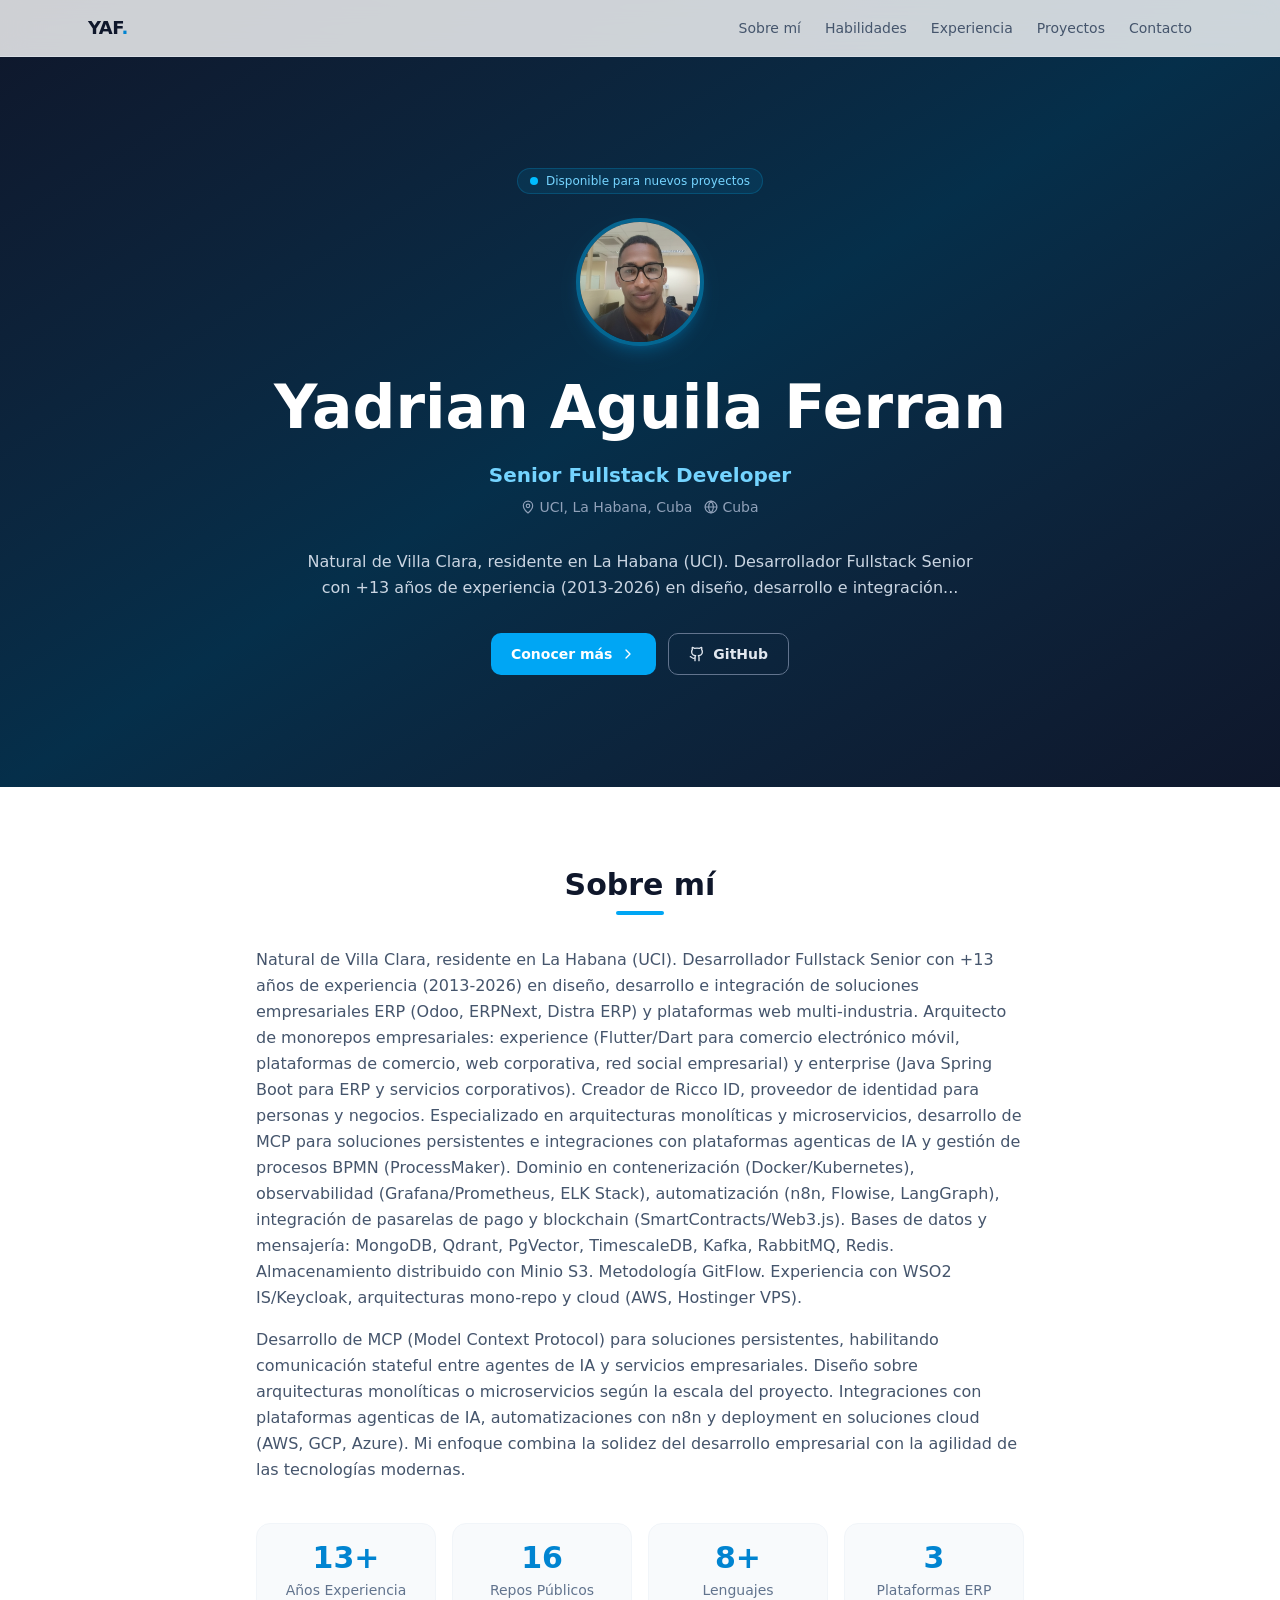
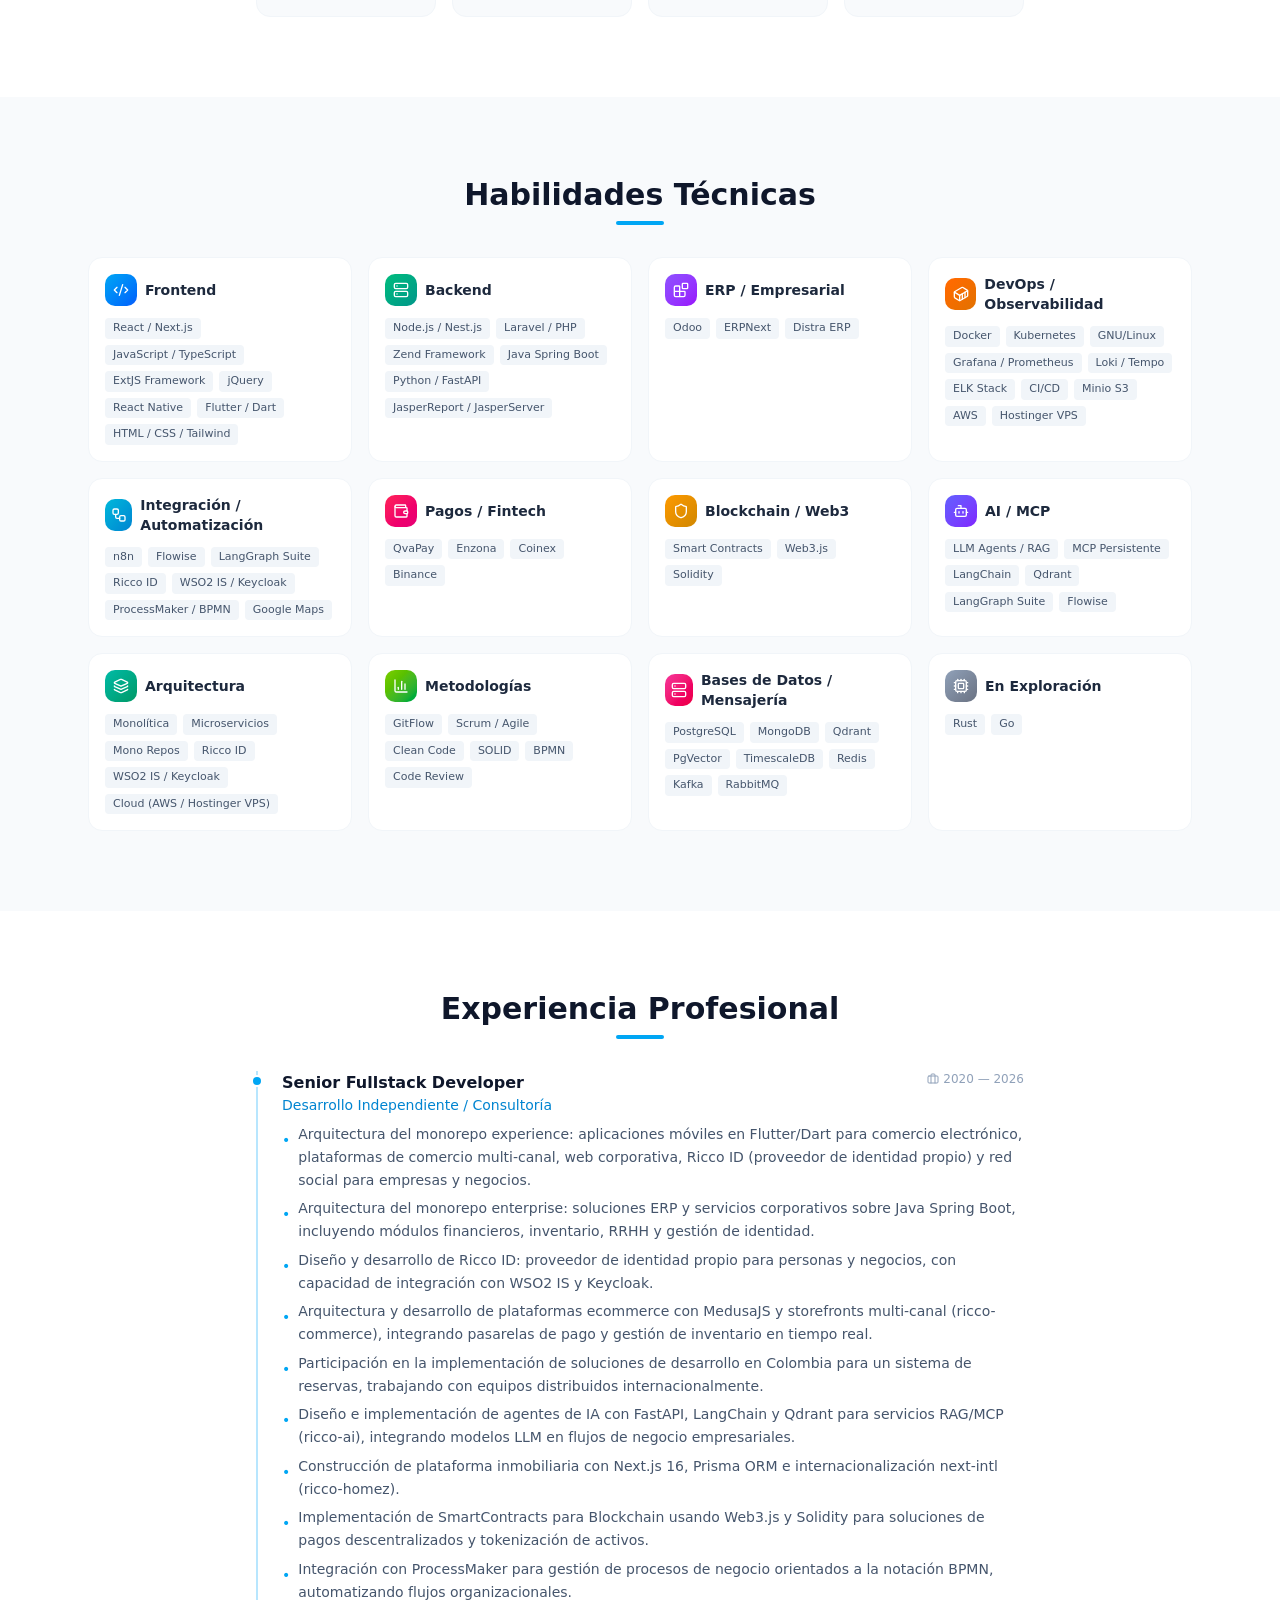
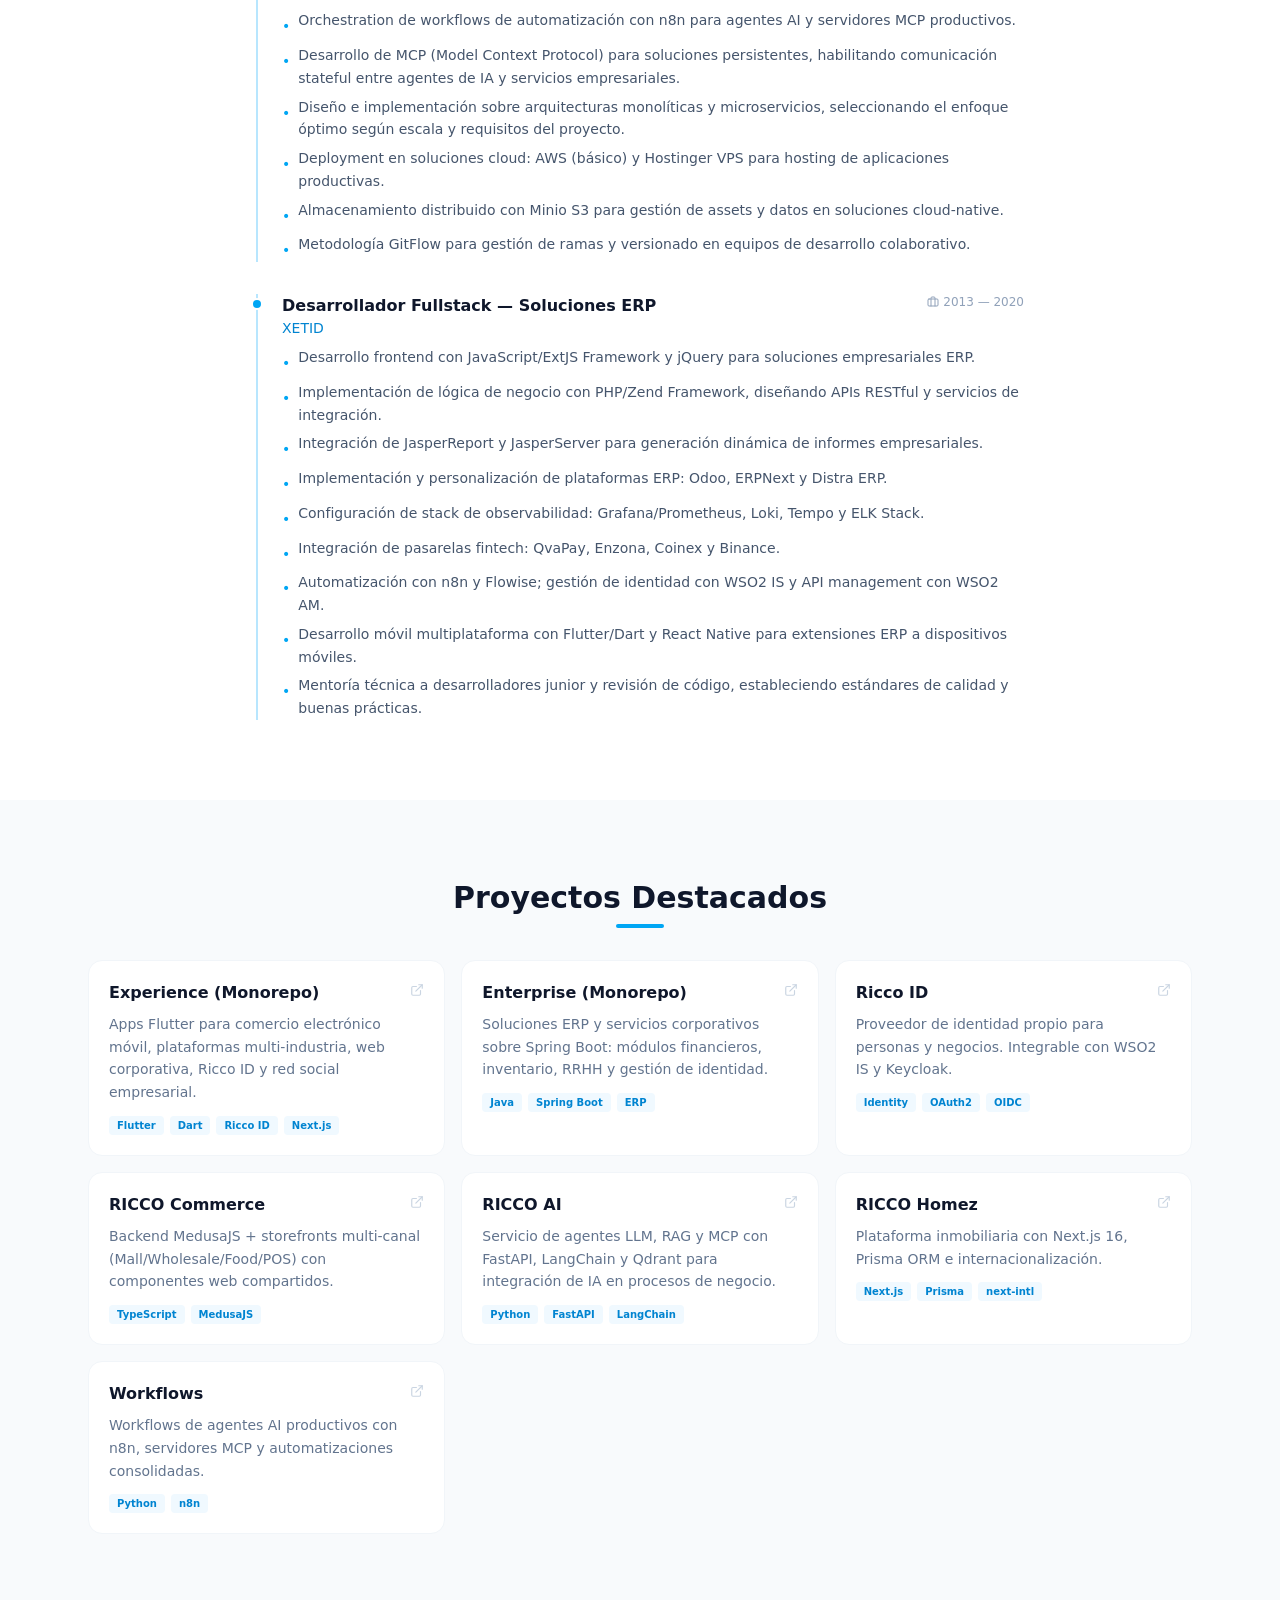
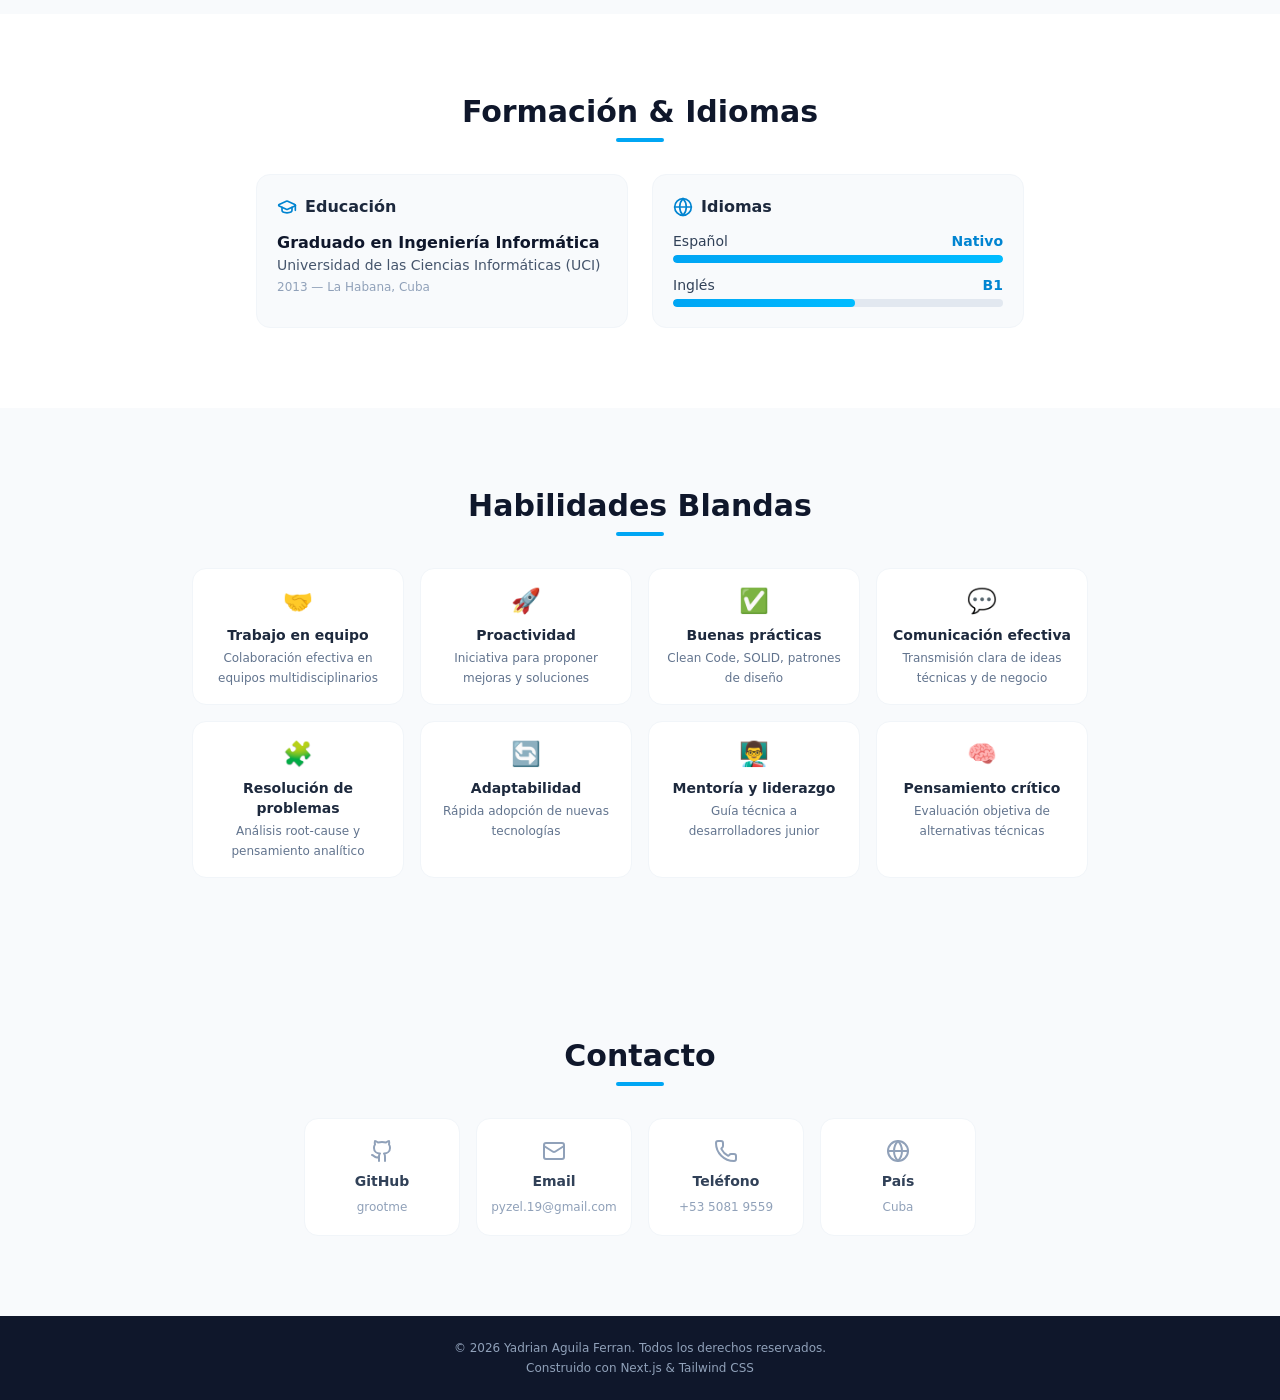
==== index.html @ 5d1d1e76 "fix: correct _next/static/ path structure so JS chunks load" ====
<!DOCTYPE html><!--Bw5kmGa1nIaa8LBNp2HuU--><html lang="es"><head><meta charSet="utf-8"/><meta name="viewport" content="width=device-width, initial-scale=1"/><link rel="preload" href="/_next/static/media/83afe278b6a6bb3c-s.p.3a6ba036.woff2" as="font" crossorigin="" type="font/woff2"/><link rel="preload" as="image" href="/photo.png"/><link rel="stylesheet" href="/_next/static/chunks/d41ba60faff93bff.css" data-precedence="next"/><link rel="stylesheet" href="/_next/static/chunks/c4dbb0354847479f.css" data-precedence="next"/><link rel="preload" as="script" fetchPriority="low" href="/_next/static/chunks/32d40b0207d86ed6.js"/><script src="/_next/static/chunks/338356ee6def59e1.js" async=""></script><script src="/_next/static/chunks/8ad8d8c21f1bbade.js" async=""></script><script src="/_next/static/chunks/turbopack-e0853cc94d6ba2ac.js" async=""></script><script src="/_next/static/chunks/680527dd3eeb3b68.js" async=""></script><script src="/_next/static/chunks/4b935edd0cea1ee3.js" async=""></script><script src="/_next/static/chunks/1c577ec45ff4c3f3.js" async=""></script><script src="/_next/static/chunks/e7a448020b14a45e.js" async=""></script><meta name="next-size-adjust" content=""/><title>Yadrian Aguila Ferran — Senior Fullstack Developer</title><meta name="description" content="Portafolio profesional de Yadrian Aguila Ferran. Senior Fullstack Developer con +10 años de experiencia en ERP, arquitecturas web, cloud y movil."/><meta name="author" content="Yadrian Aguila Ferran"/><meta name="keywords" content="Yadrian Aguila Ferran,Fullstack Developer,Senior Developer,Next.js,Node.js,Laravel,ERP,Docker,Kubernetes"/><meta property="og:title" content="Yadrian Aguila Ferran — Senior Fullstack Developer"/><meta property="og:description" content="Portafolio profesional. Senior Fullstack Developer con +10 años de experiencia."/><meta property="og:type" content="website"/><meta name="twitter:card" content="summary"/><meta name="twitter:title" content="Yadrian Aguila Ferran — Senior Fullstack Developer"/><meta name="twitter:description" content="Portafolio profesional. Senior Fullstack Developer con +10 años de experiencia."/><script src="/_next/static/chunks/a6dad97d9634a72d.js" noModule=""></script></head><body class="inter_fe8b9d92-module__LINzvG__variable antialiased"><div hidden=""><!--$--><!--/$--></div><div class="min-h-screen flex flex-col bg-white font-[var(--font-inter)]"><nav class="fixed top-0 inset-x-0 z-50 bg-white/80 backdrop-blur-md border-b border-slate-200/60"><div class="max-w-6xl mx-auto flex items-center justify-between px-4 sm:px-6 h-14"><a href="#" class="font-bold text-lg tracking-tight text-slate-900">YAF<span class="text-sky-600">.</span></a><ul class="hidden md:flex gap-6 text-sm font-medium text-slate-600"><li><a href="#about" class="hover:text-sky-600 transition-colors">Sobre mí</a></li><li><a href="#skills" class="hover:text-sky-600 transition-colors">Habilidades</a></li><li><a href="#experience" class="hover:text-sky-600 transition-colors">Experiencia</a></li><li><a href="#projects" class="hover:text-sky-600 transition-colors">Proyectos</a></li><li><a href="#contact" class="hover:text-sky-600 transition-colors">Contacto</a></li></ul><button class="md:hidden p-2 text-slate-600" aria-label="Menu"><svg width="24" height="24" fill="none" stroke="currentColor" stroke-width="2"><path d="M4 6h16M4 12h16M4 18h16"></path></svg></button></div></nav><main class="flex-1"><section class="relative pt-14 overflow-hidden"><div class="absolute inset-0 bg-gradient-to-br from-slate-900 via-sky-950 to-slate-900"></div><div class="absolute inset-0 opacity-20 bg-[radial-gradient(ellipse_at_top_right,_var(--tw-gradient-stops))] from-sky-400 via-transparent to-transparent"></div><div class="relative max-w-6xl mx-auto px-4 sm:px-6 py-20 sm:py-28 text-center"><div class="inline-flex items-center gap-2 px-3 py-1 rounded-full bg-sky-500/10 border border-sky-400/20 text-sky-300 text-xs font-medium mb-6"><span class="w-2 h-2 rounded-full bg-sky-400 animate-pulse"></span>Disponible para nuevos proyectos</div><img src="/photo.png" alt="Yadrian Aguila Ferran" class="w-28 h-28 sm:w-32 sm:h-32 rounded-full object-cover border-4 border-sky-400/40 shadow-lg shadow-sky-500/20 mx-auto mb-6"/><h1 class="text-4xl sm:text-5xl lg:text-6xl font-extrabold text-white leading-tight mb-4">Yadrian Aguila Ferran</h1><p class="text-lg sm:text-xl text-sky-300 font-semibold mb-2">Senior Fullstack Developer</p><p class="flex items-center justify-center gap-3 text-slate-400 text-sm mb-8"><span class="inline-flex items-center gap-1"><svg xmlns="http://www.w3.org/2000/svg" width="14" height="14" viewBox="0 0 24 24" fill="none" stroke="currentColor" stroke-width="2" stroke-linecap="round" stroke-linejoin="round" class="lucide lucide-map-pin" aria-hidden="true"><path d="M20 10c0 4.993-5.539 10.193-7.399 11.799a1 1 0 0 1-1.202 0C9.539 20.193 4 14.993 4 10a8 8 0 0 1 16 0"></path><circle cx="12" cy="10" r="3"></circle></svg> <!-- -->UCI, La Habana, Cuba</span><span class="inline-flex items-center gap-1"><svg xmlns="http://www.w3.org/2000/svg" width="14" height="14" viewBox="0 0 24 24" fill="none" stroke="currentColor" stroke-width="2" stroke-linecap="round" stroke-linejoin="round" class="lucide lucide-globe" aria-hidden="true"><circle cx="12" cy="12" r="10"></circle><path d="M12 2a14.5 14.5 0 0 0 0 20 14.5 14.5 0 0 0 0-20"></path><path d="M2 12h20"></path></svg> <!-- -->Cuba</span></p><p class="max-w-2xl mx-auto text-slate-300 text-sm sm:text-base leading-relaxed mb-8">Natural de Villa Clara, residente en La Habana (UCI). Desarrollador Fullstack Senior con +13 años de experiencia (2013-2026) en diseño, desarrollo e integración<!-- -->...</p><div class="flex flex-wrap justify-center gap-3"><a href="#about" class="inline-flex items-center gap-2 px-5 py-2.5 rounded-lg bg-sky-500 text-white font-semibold text-sm hover:bg-sky-400 transition">Conocer más <svg xmlns="http://www.w3.org/2000/svg" width="16" height="16" viewBox="0 0 24 24" fill="none" stroke="currentColor" stroke-width="2" stroke-linecap="round" stroke-linejoin="round" class="lucide lucide-chevron-right" aria-hidden="true"><path d="m9 18 6-6-6-6"></path></svg></a><a href="https://github.com/grootme" target="_blank" rel="noopener noreferrer" class="inline-flex items-center gap-2 px-5 py-2.5 rounded-lg border border-slate-500 text-slate-200 font-semibold text-sm hover:border-sky-400 hover:text-sky-300 transition"><svg xmlns="http://www.w3.org/2000/svg" width="16" height="16" viewBox="0 0 24 24" fill="none" stroke="currentColor" stroke-width="2" stroke-linecap="round" stroke-linejoin="round" class="lucide lucide-github" aria-hidden="true"><path d="M15 22v-4a4.8 4.8 0 0 0-1-3.5c3 0 6-2 6-5.5.08-1.25-.27-2.48-1-3.5.28-1.15.28-2.35 0-3.5 0 0-1 0-3 1.5-2.64-.5-5.36-.5-8 0C6 2 5 2 5 2c-.3 1.15-.3 2.35 0 3.5A5.403 5.403 0 0 0 4 9c0 3.5 3 5.5 6 5.5-.39.49-.68 1.05-.85 1.65-.17.6-.22 1.23-.15 1.85v4"></path><path d="M9 18c-4.51 2-5-2-7-2"></path></svg> GitHub</a></div></div></section><section id="about" class="py-16 sm:py-20 bg-white"><div class="max-w-6xl mx-auto px-4 sm:px-6"><div class="mb-8 text-center"><h2 class="text-2xl sm:text-3xl font-extrabold text-slate-900">Sobre mí</h2><div class="mt-2 mx-auto w-12 h-1 rounded-full bg-sky-500"></div></div><div class="max-w-3xl mx-auto text-slate-600 text-sm sm:text-base leading-relaxed space-y-4"><p>Natural de Villa Clara, residente en La Habana (UCI). Desarrollador Fullstack Senior con +13 años de experiencia (2013-2026) en diseño, desarrollo e integración de soluciones empresariales ERP (Odoo, ERPNext, Distra ERP) y plataformas web multi-industria. Arquitecto de monorepos empresariales: experience (Flutter/Dart para comercio electrónico móvil, plataformas de comercio, web corporativa, red social empresarial) y enterprise (Java Spring Boot para ERP y servicios corporativos). Creador de Ricco ID, proveedor de identidad para personas y negocios. Especializado en arquitecturas monolíticas y microservicios, desarrollo de MCP para soluciones persistentes e integraciones con plataformas agenticas de IA y gestión de procesos BPMN (ProcessMaker). Dominio en contenerización (Docker/Kubernetes), observabilidad (Grafana/Prometheus, ELK Stack), automatización (n8n, Flowise, LangGraph), integración de pasarelas de pago y blockchain (SmartContracts/Web3.js). Bases de datos y mensajería: MongoDB, Qdrant, PgVector, TimescaleDB, Kafka, RabbitMQ, Redis. Almacenamiento distribuido con Minio S3. Metodología GitFlow. Experiencia con WSO2 IS/Keycloak, arquitecturas mono-repo y cloud (AWS, Hostinger VPS).</p><p>Desarrollo de MCP (Model Context Protocol) para soluciones persistentes, habilitando comunicación stateful entre agentes de IA y servicios empresariales. Diseño sobre arquitecturas monolíticas o microservicios según la escala del proyecto. Integraciones con plataformas agenticas de IA, automatizaciones con n8n y deployment en soluciones cloud (AWS, GCP, Azure). Mi enfoque combina la solidez del desarrollo empresarial con la agilidad de las tecnologías modernas.</p></div><div class="grid grid-cols-2 sm:grid-cols-4 gap-4 mt-10 max-w-3xl mx-auto"><div class="text-center p-4 rounded-xl bg-slate-50 border border-slate-100"><div class="text-2xl sm:text-3xl font-extrabold text-sky-600">13+</div><div class="text-xs sm:text-sm text-slate-500 mt-1">Años Experiencia</div></div><div class="text-center p-4 rounded-xl bg-slate-50 border border-slate-100"><div class="text-2xl sm:text-3xl font-extrabold text-sky-600">16</div><div class="text-xs sm:text-sm text-slate-500 mt-1">Repos Públicos</div></div><div class="text-center p-4 rounded-xl bg-slate-50 border border-slate-100"><div class="text-2xl sm:text-3xl font-extrabold text-sky-600">8+</div><div class="text-xs sm:text-sm text-slate-500 mt-1">Lenguajes</div></div><div class="text-center p-4 rounded-xl bg-slate-50 border border-slate-100"><div class="text-2xl sm:text-3xl font-extrabold text-sky-600">3</div><div class="text-xs sm:text-sm text-slate-500 mt-1">Plataformas ERP</div></div></div></div></section><section id="skills" class="py-16 sm:py-20 bg-slate-50"><div class="max-w-6xl mx-auto px-4 sm:px-6"><div class="mb-8 text-center"><h2 class="text-2xl sm:text-3xl font-extrabold text-slate-900">Habilidades Técnicas</h2><div class="mt-2 mx-auto w-12 h-1 rounded-full bg-sky-500"></div></div><div class="grid sm:grid-cols-2 lg:grid-cols-4 gap-4"><div class="bg-white rounded-xl border border-slate-100 p-4 hover:shadow-md transition-shadow"><div class="flex items-center gap-2 mb-3"><div class="w-8 h-8 rounded-lg bg-gradient-to-br from-sky-500 to-blue-600 flex items-center justify-center"><svg xmlns="http://www.w3.org/2000/svg" width="16" height="16" viewBox="0 0 24 24" fill="none" stroke="currentColor" stroke-width="2" stroke-linecap="round" stroke-linejoin="round" class="lucide lucide-code-xml text-white" aria-hidden="true"><path d="m18 16 4-4-4-4"></path><path d="m6 8-4 4 4 4"></path><path d="m14.5 4-5 16"></path></svg></div><h3 class="font-semibold text-sm text-slate-800">Frontend</h3></div><div class="flex flex-wrap gap-1.5"><span class="px-2 py-0.5 rounded text-[11px] font-medium bg-slate-100 text-slate-600">React / Next.js</span><span class="px-2 py-0.5 rounded text-[11px] font-medium bg-slate-100 text-slate-600">JavaScript / TypeScript</span><span class="px-2 py-0.5 rounded text-[11px] font-medium bg-slate-100 text-slate-600">ExtJS Framework</span><span class="px-2 py-0.5 rounded text-[11px] font-medium bg-slate-100 text-slate-600">jQuery</span><span class="px-2 py-0.5 rounded text-[11px] font-medium bg-slate-100 text-slate-600">React Native</span><span class="px-2 py-0.5 rounded text-[11px] font-medium bg-slate-100 text-slate-600">Flutter / Dart</span><span class="px-2 py-0.5 rounded text-[11px] font-medium bg-slate-100 text-slate-600">HTML / CSS / Tailwind</span></div></div><div class="bg-white rounded-xl border border-slate-100 p-4 hover:shadow-md transition-shadow"><div class="flex items-center gap-2 mb-3"><div class="w-8 h-8 rounded-lg bg-gradient-to-br from-emerald-500 to-teal-600 flex items-center justify-center"><svg xmlns="http://www.w3.org/2000/svg" width="16" height="16" viewBox="0 0 24 24" fill="none" stroke="currentColor" stroke-width="2" stroke-linecap="round" stroke-linejoin="round" class="lucide lucide-server text-white" aria-hidden="true"><rect width="20" height="8" x="2" y="2" rx="2" ry="2"></rect><rect width="20" height="8" x="2" y="14" rx="2" ry="2"></rect><line x1="6" x2="6.01" y1="6" y2="6"></line><line x1="6" x2="6.01" y1="18" y2="18"></line></svg></div><h3 class="font-semibold text-sm text-slate-800">Backend</h3></div><div class="flex flex-wrap gap-1.5"><span class="px-2 py-0.5 rounded text-[11px] font-medium bg-slate-100 text-slate-600">Node.js / Nest.js</span><span class="px-2 py-0.5 rounded text-[11px] font-medium bg-slate-100 text-slate-600">Laravel / PHP</span><span class="px-2 py-0.5 rounded text-[11px] font-medium bg-slate-100 text-slate-600">Zend Framework</span><span class="px-2 py-0.5 rounded text-[11px] font-medium bg-slate-100 text-slate-600">Java Spring Boot</span><span class="px-2 py-0.5 rounded text-[11px] font-medium bg-slate-100 text-slate-600">Python / FastAPI</span><span class="px-2 py-0.5 rounded text-[11px] font-medium bg-slate-100 text-slate-600">JasperReport / JasperServer</span></div></div><div class="bg-white rounded-xl border border-slate-100 p-4 hover:shadow-md transition-shadow"><div class="flex items-center gap-2 mb-3"><div class="w-8 h-8 rounded-lg bg-gradient-to-br from-violet-500 to-purple-600 flex items-center justify-center"><svg xmlns="http://www.w3.org/2000/svg" width="16" height="16" viewBox="0 0 24 24" fill="none" stroke="currentColor" stroke-width="2" stroke-linecap="round" stroke-linejoin="round" class="lucide lucide-blocks text-white" aria-hidden="true"><path d="M10 22V7a1 1 0 0 0-1-1H4a2 2 0 0 0-2 2v12a2 2 0 0 0 2 2h12a2 2 0 0 0 2-2v-5a1 1 0 0 0-1-1H2"></path><rect x="14" y="2" width="8" height="8" rx="1"></rect></svg></div><h3 class="font-semibold text-sm text-slate-800">ERP / Empresarial</h3></div><div class="flex flex-wrap gap-1.5"><span class="px-2 py-0.5 rounded text-[11px] font-medium bg-slate-100 text-slate-600">Odoo</span><span class="px-2 py-0.5 rounded text-[11px] font-medium bg-slate-100 text-slate-600">ERPNext</span><span class="px-2 py-0.5 rounded text-[11px] font-medium bg-slate-100 text-slate-600">Distra ERP</span></div></div><div class="bg-white rounded-xl border border-slate-100 p-4 hover:shadow-md transition-shadow"><div class="flex items-center gap-2 mb-3"><div class="w-8 h-8 rounded-lg bg-gradient-to-br from-orange-500 to-amber-600 flex items-center justify-center"><svg xmlns="http://www.w3.org/2000/svg" width="16" height="16" viewBox="0 0 24 24" fill="none" stroke="currentColor" stroke-width="2" stroke-linecap="round" stroke-linejoin="round" class="lucide lucide-container text-white" aria-hidden="true"><path d="M22 7.7c0-.6-.4-1.2-.8-1.5l-6.3-3.9a1.72 1.72 0 0 0-1.7 0l-10.3 6c-.5.2-.9.8-.9 1.4v6.6c0 .5.4 1.2.8 1.5l6.3 3.9a1.72 1.72 0 0 0 1.7 0l10.3-6c.5-.3.9-1 .9-1.5Z"></path><path d="M10 21.9V14L2.1 9.1"></path><path d="m10 14 11.9-6.9"></path><path d="M14 19.8v-8.1"></path><path d="M18 17.5V9.4"></path></svg></div><h3 class="font-semibold text-sm text-slate-800">DevOps / Observabilidad</h3></div><div class="flex flex-wrap gap-1.5"><span class="px-2 py-0.5 rounded text-[11px] font-medium bg-slate-100 text-slate-600">Docker</span><span class="px-2 py-0.5 rounded text-[11px] font-medium bg-slate-100 text-slate-600">Kubernetes</span><span class="px-2 py-0.5 rounded text-[11px] font-medium bg-slate-100 text-slate-600">GNU/Linux</span><span class="px-2 py-0.5 rounded text-[11px] font-medium bg-slate-100 text-slate-600">Grafana / Prometheus</span><span class="px-2 py-0.5 rounded text-[11px] font-medium bg-slate-100 text-slate-600">Loki / Tempo</span><span class="px-2 py-0.5 rounded text-[11px] font-medium bg-slate-100 text-slate-600">ELK Stack</span><span class="px-2 py-0.5 rounded text-[11px] font-medium bg-slate-100 text-slate-600">CI/CD</span><span class="px-2 py-0.5 rounded text-[11px] font-medium bg-slate-100 text-slate-600">Minio S3</span><span class="px-2 py-0.5 rounded text-[11px] font-medium bg-slate-100 text-slate-600">AWS</span><span class="px-2 py-0.5 rounded text-[11px] font-medium bg-slate-100 text-slate-600">Hostinger VPS</span></div></div><div class="bg-white rounded-xl border border-slate-100 p-4 hover:shadow-md transition-shadow"><div class="flex items-center gap-2 mb-3"><div class="w-8 h-8 rounded-lg bg-gradient-to-br from-cyan-500 to-sky-600 flex items-center justify-center"><svg xmlns="http://www.w3.org/2000/svg" width="16" height="16" viewBox="0 0 24 24" fill="none" stroke="currentColor" stroke-width="2" stroke-linecap="round" stroke-linejoin="round" class="lucide lucide-workflow text-white" aria-hidden="true"><rect width="8" height="8" x="3" y="3" rx="2"></rect><path d="M7 11v4a2 2 0 0 0 2 2h4"></path><rect width="8" height="8" x="13" y="13" rx="2"></rect></svg></div><h3 class="font-semibold text-sm text-slate-800">Integración / Automatización</h3></div><div class="flex flex-wrap gap-1.5"><span class="px-2 py-0.5 rounded text-[11px] font-medium bg-slate-100 text-slate-600">n8n</span><span class="px-2 py-0.5 rounded text-[11px] font-medium bg-slate-100 text-slate-600">Flowise</span><span class="px-2 py-0.5 rounded text-[11px] font-medium bg-slate-100 text-slate-600">LangGraph Suite</span><span class="px-2 py-0.5 rounded text-[11px] font-medium bg-slate-100 text-slate-600">Ricco ID</span><span class="px-2 py-0.5 rounded text-[11px] font-medium bg-slate-100 text-slate-600">WSO2 IS / Keycloak</span><span class="px-2 py-0.5 rounded text-[11px] font-medium bg-slate-100 text-slate-600">ProcessMaker / BPMN</span><span class="px-2 py-0.5 rounded text-[11px] font-medium bg-slate-100 text-slate-600">Google Maps</span></div></div><div class="bg-white rounded-xl border border-slate-100 p-4 hover:shadow-md transition-shadow"><div class="flex items-center gap-2 mb-3"><div class="w-8 h-8 rounded-lg bg-gradient-to-br from-rose-500 to-pink-600 flex items-center justify-center"><svg xmlns="http://www.w3.org/2000/svg" width="16" height="16" viewBox="0 0 24 24" fill="none" stroke="currentColor" stroke-width="2" stroke-linecap="round" stroke-linejoin="round" class="lucide lucide-wallet text-white" aria-hidden="true"><path d="M19 7V4a1 1 0 0 0-1-1H5a2 2 0 0 0 0 4h15a1 1 0 0 1 1 1v4h-3a2 2 0 0 0 0 4h3a1 1 0 0 0 1-1v-2a1 1 0 0 0-1-1"></path><path d="M3 5v14a2 2 0 0 0 2 2h15a1 1 0 0 0 1-1v-4"></path></svg></div><h3 class="font-semibold text-sm text-slate-800">Pagos / Fintech</h3></div><div class="flex flex-wrap gap-1.5"><span class="px-2 py-0.5 rounded text-[11px] font-medium bg-slate-100 text-slate-600">QvaPay</span><span class="px-2 py-0.5 rounded text-[11px] font-medium bg-slate-100 text-slate-600">Enzona</span><span class="px-2 py-0.5 rounded text-[11px] font-medium bg-slate-100 text-slate-600">Coinex</span><span class="px-2 py-0.5 rounded text-[11px] font-medium bg-slate-100 text-slate-600">Binance</span></div></div><div class="bg-white rounded-xl border border-slate-100 p-4 hover:shadow-md transition-shadow"><div class="flex items-center gap-2 mb-3"><div class="w-8 h-8 rounded-lg bg-gradient-to-br from-amber-500 to-yellow-600 flex items-center justify-center"><svg xmlns="http://www.w3.org/2000/svg" width="16" height="16" viewBox="0 0 24 24" fill="none" stroke="currentColor" stroke-width="2" stroke-linecap="round" stroke-linejoin="round" class="lucide lucide-shield text-white" aria-hidden="true"><path d="M20 13c0 5-3.5 7.5-7.66 8.95a1 1 0 0 1-.67-.01C7.5 20.5 4 18 4 13V6a1 1 0 0 1 1-1c2 0 4.5-1.2 6.24-2.72a1.17 1.17 0 0 1 1.52 0C14.51 3.81 17 5 19 5a1 1 0 0 1 1 1z"></path></svg></div><h3 class="font-semibold text-sm text-slate-800">Blockchain / Web3</h3></div><div class="flex flex-wrap gap-1.5"><span class="px-2 py-0.5 rounded text-[11px] font-medium bg-slate-100 text-slate-600">Smart Contracts</span><span class="px-2 py-0.5 rounded text-[11px] font-medium bg-slate-100 text-slate-600">Web3.js</span><span class="px-2 py-0.5 rounded text-[11px] font-medium bg-slate-100 text-slate-600">Solidity</span></div></div><div class="bg-white rounded-xl border border-slate-100 p-4 hover:shadow-md transition-shadow"><div class="flex items-center gap-2 mb-3"><div class="w-8 h-8 rounded-lg bg-gradient-to-br from-indigo-500 to-violet-600 flex items-center justify-center"><svg xmlns="http://www.w3.org/2000/svg" width="16" height="16" viewBox="0 0 24 24" fill="none" stroke="currentColor" stroke-width="2" stroke-linecap="round" stroke-linejoin="round" class="lucide lucide-bot text-white" aria-hidden="true"><path d="M12 8V4H8"></path><rect width="16" height="12" x="4" y="8" rx="2"></rect><path d="M2 14h2"></path><path d="M20 14h2"></path><path d="M15 13v2"></path><path d="M9 13v2"></path></svg></div><h3 class="font-semibold text-sm text-slate-800">AI / MCP</h3></div><div class="flex flex-wrap gap-1.5"><span class="px-2 py-0.5 rounded text-[11px] font-medium bg-slate-100 text-slate-600">LLM Agents / RAG</span><span class="px-2 py-0.5 rounded text-[11px] font-medium bg-slate-100 text-slate-600">MCP Persistente</span><span class="px-2 py-0.5 rounded text-[11px] font-medium bg-slate-100 text-slate-600">LangChain</span><span class="px-2 py-0.5 rounded text-[11px] font-medium bg-slate-100 text-slate-600">Qdrant</span><span class="px-2 py-0.5 rounded text-[11px] font-medium bg-slate-100 text-slate-600">LangGraph Suite</span><span class="px-2 py-0.5 rounded text-[11px] font-medium bg-slate-100 text-slate-600">Flowise</span></div></div><div class="bg-white rounded-xl border border-slate-100 p-4 hover:shadow-md transition-shadow"><div class="flex items-center gap-2 mb-3"><div class="w-8 h-8 rounded-lg bg-gradient-to-br from-teal-500 to-emerald-600 flex items-center justify-center"><svg xmlns="http://www.w3.org/2000/svg" width="16" height="16" viewBox="0 0 24 24" fill="none" stroke="currentColor" stroke-width="2" stroke-linecap="round" stroke-linejoin="round" class="lucide lucide-layers text-white" aria-hidden="true"><path d="M12.83 2.18a2 2 0 0 0-1.66 0L2.6 6.08a1 1 0 0 0 0 1.83l8.58 3.91a2 2 0 0 0 1.66 0l8.58-3.9a1 1 0 0 0 0-1.83z"></path><path d="M2 12a1 1 0 0 0 .58.91l8.6 3.91a2 2 0 0 0 1.65 0l8.58-3.9A1 1 0 0 0 22 12"></path><path d="M2 17a1 1 0 0 0 .58.91l8.6 3.91a2 2 0 0 0 1.65 0l8.58-3.9A1 1 0 0 0 22 17"></path></svg></div><h3 class="font-semibold text-sm text-slate-800">Arquitectura</h3></div><div class="flex flex-wrap gap-1.5"><span class="px-2 py-0.5 rounded text-[11px] font-medium bg-slate-100 text-slate-600">Monolítica</span><span class="px-2 py-0.5 rounded text-[11px] font-medium bg-slate-100 text-slate-600">Microservicios</span><span class="px-2 py-0.5 rounded text-[11px] font-medium bg-slate-100 text-slate-600">Mono Repos</span><span class="px-2 py-0.5 rounded text-[11px] font-medium bg-slate-100 text-slate-600">Ricco ID</span><span class="px-2 py-0.5 rounded text-[11px] font-medium bg-slate-100 text-slate-600">WSO2 IS / Keycloak</span><span class="px-2 py-0.5 rounded text-[11px] font-medium bg-slate-100 text-slate-600">Cloud (AWS / Hostinger VPS)</span></div></div><div class="bg-white rounded-xl border border-slate-100 p-4 hover:shadow-md transition-shadow"><div class="flex items-center gap-2 mb-3"><div class="w-8 h-8 rounded-lg bg-gradient-to-br from-lime-500 to-green-600 flex items-center justify-center"><svg xmlns="http://www.w3.org/2000/svg" width="16" height="16" viewBox="0 0 24 24" fill="none" stroke="currentColor" stroke-width="2" stroke-linecap="round" stroke-linejoin="round" class="lucide lucide-chart-column text-white" aria-hidden="true"><path d="M3 3v16a2 2 0 0 0 2 2h16"></path><path d="M18 17V9"></path><path d="M13 17V5"></path><path d="M8 17v-3"></path></svg></div><h3 class="font-semibold text-sm text-slate-800">Metodologías</h3></div><div class="flex flex-wrap gap-1.5"><span class="px-2 py-0.5 rounded text-[11px] font-medium bg-slate-100 text-slate-600">GitFlow</span><span class="px-2 py-0.5 rounded text-[11px] font-medium bg-slate-100 text-slate-600">Scrum / Agile</span><span class="px-2 py-0.5 rounded text-[11px] font-medium bg-slate-100 text-slate-600">Clean Code</span><span class="px-2 py-0.5 rounded text-[11px] font-medium bg-slate-100 text-slate-600">SOLID</span><span class="px-2 py-0.5 rounded text-[11px] font-medium bg-slate-100 text-slate-600">BPMN</span><span class="px-2 py-0.5 rounded text-[11px] font-medium bg-slate-100 text-slate-600">Code Review</span></div></div><div class="bg-white rounded-xl border border-slate-100 p-4 hover:shadow-md transition-shadow"><div class="flex items-center gap-2 mb-3"><div class="w-8 h-8 rounded-lg bg-gradient-to-br from-pink-500 to-rose-600 flex items-center justify-center"><svg xmlns="http://www.w3.org/2000/svg" width="16" height="16" viewBox="0 0 24 24" fill="none" stroke="currentColor" stroke-width="2" stroke-linecap="round" stroke-linejoin="round" class="lucide lucide-server text-white" aria-hidden="true"><rect width="20" height="8" x="2" y="2" rx="2" ry="2"></rect><rect width="20" height="8" x="2" y="14" rx="2" ry="2"></rect><line x1="6" x2="6.01" y1="6" y2="6"></line><line x1="6" x2="6.01" y1="18" y2="18"></line></svg></div><h3 class="font-semibold text-sm text-slate-800">Bases de Datos / Mensajería</h3></div><div class="flex flex-wrap gap-1.5"><span class="px-2 py-0.5 rounded text-[11px] font-medium bg-slate-100 text-slate-600">PostgreSQL</span><span class="px-2 py-0.5 rounded text-[11px] font-medium bg-slate-100 text-slate-600">MongoDB</span><span class="px-2 py-0.5 rounded text-[11px] font-medium bg-slate-100 text-slate-600">Qdrant</span><span class="px-2 py-0.5 rounded text-[11px] font-medium bg-slate-100 text-slate-600">PgVector</span><span class="px-2 py-0.5 rounded text-[11px] font-medium bg-slate-100 text-slate-600">TimescaleDB</span><span class="px-2 py-0.5 rounded text-[11px] font-medium bg-slate-100 text-slate-600">Redis</span><span class="px-2 py-0.5 rounded text-[11px] font-medium bg-slate-100 text-slate-600">Kafka</span><span class="px-2 py-0.5 rounded text-[11px] font-medium bg-slate-100 text-slate-600">RabbitMQ</span></div></div><div class="bg-white rounded-xl border border-slate-100 p-4 hover:shadow-md transition-shadow"><div class="flex items-center gap-2 mb-3"><div class="w-8 h-8 rounded-lg bg-gradient-to-br from-slate-400 to-gray-500 flex items-center justify-center"><svg xmlns="http://www.w3.org/2000/svg" width="16" height="16" viewBox="0 0 24 24" fill="none" stroke="currentColor" stroke-width="2" stroke-linecap="round" stroke-linejoin="round" class="lucide lucide-cpu text-white" aria-hidden="true"><path d="M12 20v2"></path><path d="M12 2v2"></path><path d="M17 20v2"></path><path d="M17 2v2"></path><path d="M2 12h2"></path><path d="M2 17h2"></path><path d="M2 7h2"></path><path d="M20 12h2"></path><path d="M20 17h2"></path><path d="M20 7h2"></path><path d="M7 20v2"></path><path d="M7 2v2"></path><rect x="4" y="4" width="16" height="16" rx="2"></rect><rect x="8" y="8" width="8" height="8" rx="1"></rect></svg></div><h3 class="font-semibold text-sm text-slate-800">En Exploración</h3></div><div class="flex flex-wrap gap-1.5"><span class="px-2 py-0.5 rounded text-[11px] font-medium bg-slate-100 text-slate-600">Rust</span><span class="px-2 py-0.5 rounded text-[11px] font-medium bg-slate-100 text-slate-600">Go</span></div></div></div></div></section><section id="experience" class="py-16 sm:py-20 bg-white"><div class="max-w-6xl mx-auto px-4 sm:px-6"><div class="mb-8 text-center"><h2 class="text-2xl sm:text-3xl font-extrabold text-slate-900">Experiencia Profesional</h2><div class="mt-2 mx-auto w-12 h-1 rounded-full bg-sky-500"></div></div><div class="max-w-3xl mx-auto space-y-8"><div class="relative pl-6 border-l-2 border-sky-200"><div class="absolute -left-[7px] top-1 w-3 h-3 rounded-full bg-sky-500 border-2 border-white"></div><div class="flex flex-col sm:flex-row sm:items-start sm:justify-between mb-1"><div><h3 class="font-bold text-slate-900">Senior Fullstack Developer</h3><p class="text-sky-600 text-sm font-medium">Desarrollo Independiente / Consultoría</p></div><div class="text-xs text-slate-400 mt-1 sm:mt-0 whitespace-nowrap flex items-center gap-1"><svg xmlns="http://www.w3.org/2000/svg" width="12" height="12" viewBox="0 0 24 24" fill="none" stroke="currentColor" stroke-width="2" stroke-linecap="round" stroke-linejoin="round" class="lucide lucide-briefcase" aria-hidden="true"><path d="M16 20V4a2 2 0 0 0-2-2h-4a2 2 0 0 0-2 2v16"></path><rect width="20" height="14" x="2" y="6" rx="2"></rect></svg> <!-- -->2020 — 2026</div></div><ul class="mt-2 space-y-1.5"><li class="text-sm text-slate-600 leading-relaxed flex gap-2"><span class="text-sky-500 mt-1.5 shrink-0">•</span>Arquitectura del monorepo experience: aplicaciones móviles en Flutter/Dart para comercio electrónico, plataformas de comercio multi-canal, web corporativa, Ricco ID (proveedor de identidad propio) y red social para empresas y negocios.</li><li class="text-sm text-slate-600 leading-relaxed flex gap-2"><span class="text-sky-500 mt-1.5 shrink-0">•</span>Arquitectura del monorepo enterprise: soluciones ERP y servicios corporativos sobre Java Spring Boot, incluyendo módulos financieros, inventario, RRHH y gestión de identidad.</li><li class="text-sm text-slate-600 leading-relaxed flex gap-2"><span class="text-sky-500 mt-1.5 shrink-0">•</span>Diseño y desarrollo de Ricco ID: proveedor de identidad propio para personas y negocios, con capacidad de integración con WSO2 IS y Keycloak.</li><li class="text-sm text-slate-600 leading-relaxed flex gap-2"><span class="text-sky-500 mt-1.5 shrink-0">•</span>Arquitectura y desarrollo de plataformas ecommerce con MedusaJS y storefronts multi-canal (ricco-commerce), integrando pasarelas de pago y gestión de inventario en tiempo real.</li><li class="text-sm text-slate-600 leading-relaxed flex gap-2"><span class="text-sky-500 mt-1.5 shrink-0">•</span>Participación en la implementación de soluciones de desarrollo en Colombia para un sistema de reservas, trabajando con equipos distribuidos internacionalmente.</li><li class="text-sm text-slate-600 leading-relaxed flex gap-2"><span class="text-sky-500 mt-1.5 shrink-0">•</span>Diseño e implementación de agentes de IA con FastAPI, LangChain y Qdrant para servicios RAG/MCP (ricco-ai), integrando modelos LLM en flujos de negocio empresariales.</li><li class="text-sm text-slate-600 leading-relaxed flex gap-2"><span class="text-sky-500 mt-1.5 shrink-0">•</span>Construcción de plataforma inmobiliaria con Next.js 16, Prisma ORM e internacionalización next-intl (ricco-homez).</li><li class="text-sm text-slate-600 leading-relaxed flex gap-2"><span class="text-sky-500 mt-1.5 shrink-0">•</span>Implementación de SmartContracts para Blockchain usando Web3.js y Solidity para soluciones de pagos descentralizados y tokenización de activos.</li><li class="text-sm text-slate-600 leading-relaxed flex gap-2"><span class="text-sky-500 mt-1.5 shrink-0">•</span>Integración con ProcessMaker para gestión de procesos de negocio orientados a la notación BPMN, automatizando flujos organizacionales.</li><li class="text-sm text-slate-600 leading-relaxed flex gap-2"><span class="text-sky-500 mt-1.5 shrink-0">•</span>Orchestration de workflows de automatización con n8n para agentes AI y servidores MCP productivos.</li><li class="text-sm text-slate-600 leading-relaxed flex gap-2"><span class="text-sky-500 mt-1.5 shrink-0">•</span>Desarrollo de MCP (Model Context Protocol) para soluciones persistentes, habilitando comunicación stateful entre agentes de IA y servicios empresariales.</li><li class="text-sm text-slate-600 leading-relaxed flex gap-2"><span class="text-sky-500 mt-1.5 shrink-0">•</span>Diseño e implementación sobre arquitecturas monolíticas y microservicios, seleccionando el enfoque óptimo según escala y requisitos del proyecto.</li><li class="text-sm text-slate-600 leading-relaxed flex gap-2"><span class="text-sky-500 mt-1.5 shrink-0">•</span>Deployment en soluciones cloud: AWS (básico) y Hostinger VPS para hosting de aplicaciones productivas.</li><li class="text-sm text-slate-600 leading-relaxed flex gap-2"><span class="text-sky-500 mt-1.5 shrink-0">•</span>Almacenamiento distribuido con Minio S3 para gestión de assets y datos en soluciones cloud-native.</li><li class="text-sm text-slate-600 leading-relaxed flex gap-2"><span class="text-sky-500 mt-1.5 shrink-0">•</span>Metodología GitFlow para gestión de ramas y versionado en equipos de desarrollo colaborativo.</li></ul></div><div class="relative pl-6 border-l-2 border-sky-200"><div class="absolute -left-[7px] top-1 w-3 h-3 rounded-full bg-sky-500 border-2 border-white"></div><div class="flex flex-col sm:flex-row sm:items-start sm:justify-between mb-1"><div><h3 class="font-bold text-slate-900">Desarrollador Fullstack — Soluciones ERP</h3><p class="text-sky-600 text-sm font-medium">XETID</p></div><div class="text-xs text-slate-400 mt-1 sm:mt-0 whitespace-nowrap flex items-center gap-1"><svg xmlns="http://www.w3.org/2000/svg" width="12" height="12" viewBox="0 0 24 24" fill="none" stroke="currentColor" stroke-width="2" stroke-linecap="round" stroke-linejoin="round" class="lucide lucide-briefcase" aria-hidden="true"><path d="M16 20V4a2 2 0 0 0-2-2h-4a2 2 0 0 0-2 2v16"></path><rect width="20" height="14" x="2" y="6" rx="2"></rect></svg> <!-- -->2013 — 2020</div></div><ul class="mt-2 space-y-1.5"><li class="text-sm text-slate-600 leading-relaxed flex gap-2"><span class="text-sky-500 mt-1.5 shrink-0">•</span>Desarrollo frontend con JavaScript/ExtJS Framework y jQuery para soluciones empresariales ERP.</li><li class="text-sm text-slate-600 leading-relaxed flex gap-2"><span class="text-sky-500 mt-1.5 shrink-0">•</span>Implementación de lógica de negocio con PHP/Zend Framework, diseñando APIs RESTful y servicios de integración.</li><li class="text-sm text-slate-600 leading-relaxed flex gap-2"><span class="text-sky-500 mt-1.5 shrink-0">•</span>Integración de JasperReport y JasperServer para generación dinámica de informes empresariales.</li><li class="text-sm text-slate-600 leading-relaxed flex gap-2"><span class="text-sky-500 mt-1.5 shrink-0">•</span>Implementación y personalización de plataformas ERP: Odoo, ERPNext y Distra ERP.</li><li class="text-sm text-slate-600 leading-relaxed flex gap-2"><span class="text-sky-500 mt-1.5 shrink-0">•</span>Configuración de stack de observabilidad: Grafana/Prometheus, Loki, Tempo y ELK Stack.</li><li class="text-sm text-slate-600 leading-relaxed flex gap-2"><span class="text-sky-500 mt-1.5 shrink-0">•</span>Integración de pasarelas fintech: QvaPay, Enzona, Coinex y Binance.</li><li class="text-sm text-slate-600 leading-relaxed flex gap-2"><span class="text-sky-500 mt-1.5 shrink-0">•</span>Automatización con n8n y Flowise; gestión de identidad con WSO2 IS y API management con WSO2 AM.</li><li class="text-sm text-slate-600 leading-relaxed flex gap-2"><span class="text-sky-500 mt-1.5 shrink-0">•</span>Desarrollo móvil multiplataforma con Flutter/Dart y React Native para extensiones ERP a dispositivos móviles.</li><li class="text-sm text-slate-600 leading-relaxed flex gap-2"><span class="text-sky-500 mt-1.5 shrink-0">•</span>Mentoría técnica a desarrolladores junior y revisión de código, estableciendo estándares de calidad y buenas prácticas.</li></ul></div></div></div></section><section id="projects" class="py-16 sm:py-20 bg-slate-50"><div class="max-w-6xl mx-auto px-4 sm:px-6"><div class="mb-8 text-center"><h2 class="text-2xl sm:text-3xl font-extrabold text-slate-900">Proyectos Destacados</h2><div class="mt-2 mx-auto w-12 h-1 rounded-full bg-sky-500"></div></div><div class="grid sm:grid-cols-2 lg:grid-cols-3 gap-4"><a href="https://github.com/grootme/experience" target="_blank" rel="noopener noreferrer" class="group bg-white rounded-xl border border-slate-100 p-5 hover:shadow-lg hover:border-sky-200 transition-all"><div class="flex items-start justify-between mb-2"><h3 class="font-bold text-slate-900 group-hover:text-sky-600 transition-colors">Experience (Monorepo)</h3><svg xmlns="http://www.w3.org/2000/svg" width="14" height="14" viewBox="0 0 24 24" fill="none" stroke="currentColor" stroke-width="2" stroke-linecap="round" stroke-linejoin="round" class="lucide lucide-external-link text-slate-300 group-hover:text-sky-500 transition-colors mt-0.5" aria-hidden="true"><path d="M15 3h6v6"></path><path d="M10 14 21 3"></path><path d="M18 13v6a2 2 0 0 1-2 2H5a2 2 0 0 1-2-2V8a2 2 0 0 1 2-2h6"></path></svg></div><p class="text-sm text-slate-500 leading-relaxed mb-3">Apps Flutter para comercio electrónico móvil, plataformas multi-industria, web corporativa, Ricco ID y red social empresarial.</p><div class="flex flex-wrap gap-1.5"><span class="px-2 py-0.5 rounded text-[10px] font-semibold bg-sky-50 text-sky-600">Flutter</span><span class="px-2 py-0.5 rounded text-[10px] font-semibold bg-sky-50 text-sky-600">Dart</span><span class="px-2 py-0.5 rounded text-[10px] font-semibold bg-sky-50 text-sky-600">Ricco ID</span><span class="px-2 py-0.5 rounded text-[10px] font-semibold bg-sky-50 text-sky-600">Next.js</span></div></a><a href="https://github.com/grootme/enterprise" target="_blank" rel="noopener noreferrer" class="group bg-white rounded-xl border border-slate-100 p-5 hover:shadow-lg hover:border-sky-200 transition-all"><div class="flex items-start justify-between mb-2"><h3 class="font-bold text-slate-900 group-hover:text-sky-600 transition-colors">Enterprise (Monorepo)</h3><svg xmlns="http://www.w3.org/2000/svg" width="14" height="14" viewBox="0 0 24 24" fill="none" stroke="currentColor" stroke-width="2" stroke-linecap="round" stroke-linejoin="round" class="lucide lucide-external-link text-slate-300 group-hover:text-sky-500 transition-colors mt-0.5" aria-hidden="true"><path d="M15 3h6v6"></path><path d="M10 14 21 3"></path><path d="M18 13v6a2 2 0 0 1-2 2H5a2 2 0 0 1-2-2V8a2 2 0 0 1 2-2h6"></path></svg></div><p class="text-sm text-slate-500 leading-relaxed mb-3">Soluciones ERP y servicios corporativos sobre Spring Boot: módulos financieros, inventario, RRHH y gestión de identidad.</p><div class="flex flex-wrap gap-1.5"><span class="px-2 py-0.5 rounded text-[10px] font-semibold bg-sky-50 text-sky-600">Java</span><span class="px-2 py-0.5 rounded text-[10px] font-semibold bg-sky-50 text-sky-600">Spring Boot</span><span class="px-2 py-0.5 rounded text-[10px] font-semibold bg-sky-50 text-sky-600">ERP</span></div></a><a href="https://github.com/grootme/ricco-id" target="_blank" rel="noopener noreferrer" class="group bg-white rounded-xl border border-slate-100 p-5 hover:shadow-lg hover:border-sky-200 transition-all"><div class="flex items-start justify-between mb-2"><h3 class="font-bold text-slate-900 group-hover:text-sky-600 transition-colors">Ricco ID</h3><svg xmlns="http://www.w3.org/2000/svg" width="14" height="14" viewBox="0 0 24 24" fill="none" stroke="currentColor" stroke-width="2" stroke-linecap="round" stroke-linejoin="round" class="lucide lucide-external-link text-slate-300 group-hover:text-sky-500 transition-colors mt-0.5" aria-hidden="true"><path d="M15 3h6v6"></path><path d="M10 14 21 3"></path><path d="M18 13v6a2 2 0 0 1-2 2H5a2 2 0 0 1-2-2V8a2 2 0 0 1 2-2h6"></path></svg></div><p class="text-sm text-slate-500 leading-relaxed mb-3">Proveedor de identidad propio para personas y negocios. Integrable con WSO2 IS y Keycloak.</p><div class="flex flex-wrap gap-1.5"><span class="px-2 py-0.5 rounded text-[10px] font-semibold bg-sky-50 text-sky-600">Identity</span><span class="px-2 py-0.5 rounded text-[10px] font-semibold bg-sky-50 text-sky-600">OAuth2</span><span class="px-2 py-0.5 rounded text-[10px] font-semibold bg-sky-50 text-sky-600">OIDC</span></div></a><a href="https://github.com/grootme/ricco-commerce" target="_blank" rel="noopener noreferrer" class="group bg-white rounded-xl border border-slate-100 p-5 hover:shadow-lg hover:border-sky-200 transition-all"><div class="flex items-start justify-between mb-2"><h3 class="font-bold text-slate-900 group-hover:text-sky-600 transition-colors">RICCO Commerce</h3><svg xmlns="http://www.w3.org/2000/svg" width="14" height="14" viewBox="0 0 24 24" fill="none" stroke="currentColor" stroke-width="2" stroke-linecap="round" stroke-linejoin="round" class="lucide lucide-external-link text-slate-300 group-hover:text-sky-500 transition-colors mt-0.5" aria-hidden="true"><path d="M15 3h6v6"></path><path d="M10 14 21 3"></path><path d="M18 13v6a2 2 0 0 1-2 2H5a2 2 0 0 1-2-2V8a2 2 0 0 1 2-2h6"></path></svg></div><p class="text-sm text-slate-500 leading-relaxed mb-3">Backend MedusaJS + storefronts multi-canal (Mall/Wholesale/Food/POS) con componentes web compartidos.</p><div class="flex flex-wrap gap-1.5"><span class="px-2 py-0.5 rounded text-[10px] font-semibold bg-sky-50 text-sky-600">TypeScript</span><span class="px-2 py-0.5 rounded text-[10px] font-semibold bg-sky-50 text-sky-600">MedusaJS</span></div></a><a href="https://github.com/grootme/ricco-ai" target="_blank" rel="noopener noreferrer" class="group bg-white rounded-xl border border-slate-100 p-5 hover:shadow-lg hover:border-sky-200 transition-all"><div class="flex items-start justify-between mb-2"><h3 class="font-bold text-slate-900 group-hover:text-sky-600 transition-colors">RICCO AI</h3><svg xmlns="http://www.w3.org/2000/svg" width="14" height="14" viewBox="0 0 24 24" fill="none" stroke="currentColor" stroke-width="2" stroke-linecap="round" stroke-linejoin="round" class="lucide lucide-external-link text-slate-300 group-hover:text-sky-500 transition-colors mt-0.5" aria-hidden="true"><path d="M15 3h6v6"></path><path d="M10 14 21 3"></path><path d="M18 13v6a2 2 0 0 1-2 2H5a2 2 0 0 1-2-2V8a2 2 0 0 1 2-2h6"></path></svg></div><p class="text-sm text-slate-500 leading-relaxed mb-3">Servicio de agentes LLM, RAG y MCP con FastAPI, LangChain y Qdrant para integración de IA en procesos de negocio.</p><div class="flex flex-wrap gap-1.5"><span class="px-2 py-0.5 rounded text-[10px] font-semibold bg-sky-50 text-sky-600">Python</span><span class="px-2 py-0.5 rounded text-[10px] font-semibold bg-sky-50 text-sky-600">FastAPI</span><span class="px-2 py-0.5 rounded text-[10px] font-semibold bg-sky-50 text-sky-600">LangChain</span></div></a><a href="https://github.com/grootme/ricco-homez" target="_blank" rel="noopener noreferrer" class="group bg-white rounded-xl border border-slate-100 p-5 hover:shadow-lg hover:border-sky-200 transition-all"><div class="flex items-start justify-between mb-2"><h3 class="font-bold text-slate-900 group-hover:text-sky-600 transition-colors">RICCO Homez</h3><svg xmlns="http://www.w3.org/2000/svg" width="14" height="14" viewBox="0 0 24 24" fill="none" stroke="currentColor" stroke-width="2" stroke-linecap="round" stroke-linejoin="round" class="lucide lucide-external-link text-slate-300 group-hover:text-sky-500 transition-colors mt-0.5" aria-hidden="true"><path d="M15 3h6v6"></path><path d="M10 14 21 3"></path><path d="M18 13v6a2 2 0 0 1-2 2H5a2 2 0 0 1-2-2V8a2 2 0 0 1 2-2h6"></path></svg></div><p class="text-sm text-slate-500 leading-relaxed mb-3">Plataforma inmobiliaria con Next.js 16, Prisma ORM e internacionalización.</p><div class="flex flex-wrap gap-1.5"><span class="px-2 py-0.5 rounded text-[10px] font-semibold bg-sky-50 text-sky-600">Next.js</span><span class="px-2 py-0.5 rounded text-[10px] font-semibold bg-sky-50 text-sky-600">Prisma</span><span class="px-2 py-0.5 rounded text-[10px] font-semibold bg-sky-50 text-sky-600">next-intl</span></div></a><a href="https://github.com/grootme/workflows" target="_blank" rel="noopener noreferrer" class="group bg-white rounded-xl border border-slate-100 p-5 hover:shadow-lg hover:border-sky-200 transition-all"><div class="flex items-start justify-between mb-2"><h3 class="font-bold text-slate-900 group-hover:text-sky-600 transition-colors">Workflows</h3><svg xmlns="http://www.w3.org/2000/svg" width="14" height="14" viewBox="0 0 24 24" fill="none" stroke="currentColor" stroke-width="2" stroke-linecap="round" stroke-linejoin="round" class="lucide lucide-external-link text-slate-300 group-hover:text-sky-500 transition-colors mt-0.5" aria-hidden="true"><path d="M15 3h6v6"></path><path d="M10 14 21 3"></path><path d="M18 13v6a2 2 0 0 1-2 2H5a2 2 0 0 1-2-2V8a2 2 0 0 1 2-2h6"></path></svg></div><p class="text-sm text-slate-500 leading-relaxed mb-3">Workflows de agentes AI productivos con n8n, servidores MCP y automatizaciones consolidadas.</p><div class="flex flex-wrap gap-1.5"><span class="px-2 py-0.5 rounded text-[10px] font-semibold bg-sky-50 text-sky-600">Python</span><span class="px-2 py-0.5 rounded text-[10px] font-semibold bg-sky-50 text-sky-600">n8n</span></div></a></div></div></section><section class="py-16 sm:py-20 bg-white"><div class="max-w-6xl mx-auto px-4 sm:px-6"><div class="mb-8 text-center"><h2 class="text-2xl sm:text-3xl font-extrabold text-slate-900">Formación &amp; Idiomas</h2><div class="mt-2 mx-auto w-12 h-1 rounded-full bg-sky-500"></div></div><div class="max-w-3xl mx-auto grid sm:grid-cols-2 gap-6"><div class="bg-slate-50 rounded-xl p-5 border border-slate-100"><div class="flex items-center gap-2 mb-3"><svg xmlns="http://www.w3.org/2000/svg" width="20" height="20" viewBox="0 0 24 24" fill="none" stroke="currentColor" stroke-width="2" stroke-linecap="round" stroke-linejoin="round" class="lucide lucide-graduation-cap text-sky-600" aria-hidden="true"><path d="M21.42 10.922a1 1 0 0 0-.019-1.838L12.83 5.18a2 2 0 0 0-1.66 0L2.6 9.08a1 1 0 0 0 0 1.832l8.57 3.908a2 2 0 0 0 1.66 0z"></path><path d="M22 10v6"></path><path d="M6 12.5V16a6 3 0 0 0 12 0v-3.5"></path></svg><h3 class="font-semibold text-slate-800">Educación</h3></div><p class="font-bold text-slate-900">Graduado en Ingeniería Informática</p><p class="text-sm text-slate-600">Universidad de las Ciencias Informáticas (UCI)</p><p class="text-xs text-slate-400 mt-1">2013<!-- --> — <!-- -->La Habana, Cuba</p></div><div class="bg-slate-50 rounded-xl p-5 border border-slate-100"><div class="flex items-center gap-2 mb-3"><svg xmlns="http://www.w3.org/2000/svg" width="20" height="20" viewBox="0 0 24 24" fill="none" stroke="currentColor" stroke-width="2" stroke-linecap="round" stroke-linejoin="round" class="lucide lucide-globe text-sky-600" aria-hidden="true"><circle cx="12" cy="12" r="10"></circle><path d="M12 2a14.5 14.5 0 0 0 0 20 14.5 14.5 0 0 0 0-20"></path><path d="M2 12h20"></path></svg><h3 class="font-semibold text-slate-800">Idiomas</h3></div><div class="space-y-3"><div><div class="flex justify-between text-sm mb-1"><span class="text-slate-700 font-medium">Español</span><span class="text-sky-600 font-semibold">Nativo</span></div><div class="h-2 rounded-full bg-slate-200 overflow-hidden"><div class="h-full rounded-full bg-gradient-to-r from-sky-500 to-sky-400" style="width:100%"></div></div></div><div><div class="flex justify-between text-sm mb-1"><span class="text-slate-700 font-medium">Inglés</span><span class="text-sky-600 font-semibold">B1</span></div><div class="h-2 rounded-full bg-slate-200 overflow-hidden"><div class="h-full rounded-full bg-gradient-to-r from-sky-500 to-sky-400" style="width:55%"></div></div></div></div></div></div></div></section><section class="py-16 sm:py-20 bg-slate-50"><div class="max-w-6xl mx-auto px-4 sm:px-6"><div class="mb-8 text-center"><h2 class="text-2xl sm:text-3xl font-extrabold text-slate-900">Habilidades Blandas</h2><div class="mt-2 mx-auto w-12 h-1 rounded-full bg-sky-500"></div></div><div class="grid sm:grid-cols-2 lg:grid-cols-4 gap-4 max-w-4xl mx-auto"><div class="bg-white rounded-xl border border-slate-100 p-4 text-center hover:shadow-md transition-shadow"><div class="text-2xl mb-2">🤝</div><div class="font-semibold text-sm text-slate-800 mb-1">Trabajo en equipo</div><div class="text-xs text-slate-500 leading-relaxed">Colaboración efectiva en equipos multidisciplinarios</div></div><div class="bg-white rounded-xl border border-slate-100 p-4 text-center hover:shadow-md transition-shadow"><div class="text-2xl mb-2">🚀</div><div class="font-semibold text-sm text-slate-800 mb-1">Proactividad</div><div class="text-xs text-slate-500 leading-relaxed">Iniciativa para proponer mejoras y soluciones</div></div><div class="bg-white rounded-xl border border-slate-100 p-4 text-center hover:shadow-md transition-shadow"><div class="text-2xl mb-2">✅</div><div class="font-semibold text-sm text-slate-800 mb-1">Buenas prácticas</div><div class="text-xs text-slate-500 leading-relaxed">Clean Code, SOLID, patrones de diseño</div></div><div class="bg-white rounded-xl border border-slate-100 p-4 text-center hover:shadow-md transition-shadow"><div class="text-2xl mb-2">💬</div><div class="font-semibold text-sm text-slate-800 mb-1">Comunicación efectiva</div><div class="text-xs text-slate-500 leading-relaxed">Transmisión clara de ideas técnicas y de negocio</div></div><div class="bg-white rounded-xl border border-slate-100 p-4 text-center hover:shadow-md transition-shadow"><div class="text-2xl mb-2">🧩</div><div class="font-semibold text-sm text-slate-800 mb-1">Resolución de problemas</div><div class="text-xs text-slate-500 leading-relaxed">Análisis root-cause y pensamiento analítico</div></div><div class="bg-white rounded-xl border border-slate-100 p-4 text-center hover:shadow-md transition-shadow"><div class="text-2xl mb-2">🔄</div><div class="font-semibold text-sm text-slate-800 mb-1">Adaptabilidad</div><div class="text-xs text-slate-500 leading-relaxed">Rápida adopción de nuevas tecnologías</div></div><div class="bg-white rounded-xl border border-slate-100 p-4 text-center hover:shadow-md transition-shadow"><div class="text-2xl mb-2">👨‍🏫</div><div class="font-semibold text-sm text-slate-800 mb-1">Mentoría y liderazgo</div><div class="text-xs text-slate-500 leading-relaxed">Guía técnica a desarrolladores junior</div></div><div class="bg-white rounded-xl border border-slate-100 p-4 text-center hover:shadow-md transition-shadow"><div class="text-2xl mb-2">🧠</div><div class="font-semibold text-sm text-slate-800 mb-1">Pensamiento crítico</div><div class="text-xs text-slate-500 leading-relaxed">Evaluación objetiva de alternativas técnicas</div></div></div></div></section><section id="contact" class="py-16 sm:py-20 bg-slate-50"><div class="max-w-6xl mx-auto px-4 sm:px-6"><div class="mb-8 text-center"><h2 class="text-2xl sm:text-3xl font-extrabold text-slate-900">Contacto</h2><div class="mt-2 mx-auto w-12 h-1 rounded-full bg-sky-500"></div></div><div class="max-w-2xl mx-auto grid sm:grid-cols-4 gap-4"><a href="https://github.com/grootme" target="_blank" rel="noopener noreferrer" class="flex flex-col items-center gap-2 p-5 rounded-xl bg-white border border-slate-100 hover:border-sky-200 hover:shadow-md transition-all group"><svg xmlns="http://www.w3.org/2000/svg" width="24" height="24" viewBox="0 0 24 24" fill="none" stroke="currentColor" stroke-width="2" stroke-linecap="round" stroke-linejoin="round" class="lucide lucide-github text-slate-400 group-hover:text-sky-600 transition-colors" aria-hidden="true"><path d="M15 22v-4a4.8 4.8 0 0 0-1-3.5c3 0 6-2 6-5.5.08-1.25-.27-2.48-1-3.5.28-1.15.28-2.35 0-3.5 0 0-1 0-3 1.5-2.64-.5-5.36-.5-8 0C6 2 5 2 5 2c-.3 1.15-.3 2.35 0 3.5A5.403 5.403 0 0 0 4 9c0 3.5 3 5.5 6 5.5-.39.49-.68 1.05-.85 1.65-.17.6-.22 1.23-.15 1.85v4"></path><path d="M9 18c-4.51 2-5-2-7-2"></path></svg><span class="text-sm font-semibold text-slate-700">GitHub</span><span class="text-xs text-slate-400">grootme</span></a><a href="mailto:pyzel.19@gmail.com" class="flex flex-col items-center gap-2 p-5 rounded-xl bg-white border border-slate-100 hover:border-sky-200 hover:shadow-md transition-all group"><svg xmlns="http://www.w3.org/2000/svg" width="24" height="24" viewBox="0 0 24 24" fill="none" stroke="currentColor" stroke-width="2" stroke-linecap="round" stroke-linejoin="round" class="lucide lucide-mail text-slate-400 group-hover:text-sky-600 transition-colors" aria-hidden="true"><path d="m22 7-8.991 5.727a2 2 0 0 1-2.009 0L2 7"></path><rect x="2" y="4" width="20" height="16" rx="2"></rect></svg><span class="text-sm font-semibold text-slate-700">Email</span><span class="text-xs text-slate-400">pyzel.19@gmail.com</span></a><a href="tel:+5350819559" class="flex flex-col items-center gap-2 p-5 rounded-xl bg-white border border-slate-100 hover:border-sky-200 hover:shadow-md transition-all group"><svg xmlns="http://www.w3.org/2000/svg" width="24" height="24" viewBox="0 0 24 24" fill="none" stroke="currentColor" stroke-width="2" stroke-linecap="round" stroke-linejoin="round" class="lucide lucide-phone text-slate-400 group-hover:text-sky-600 transition-colors" aria-hidden="true"><path d="M13.832 16.568a1 1 0 0 0 1.213-.303l.355-.465A2 2 0 0 1 17 15h3a2 2 0 0 1 2 2v3a2 2 0 0 1-2 2A18 18 0 0 1 2 4a2 2 0 0 1 2-2h3a2 2 0 0 1 2 2v3a2 2 0 0 1-.8 1.6l-.468.351a1 1 0 0 0-.292 1.233 14 14 0 0 0 6.392 6.384"></path></svg><span class="text-sm font-semibold text-slate-700">Teléfono</span><span class="text-xs text-slate-400">+53 5081 9559</span></a><div class="flex flex-col items-center gap-2 p-5 rounded-xl bg-white border border-slate-100 hover:border-sky-200 hover:shadow-md transition-all group"><svg xmlns="http://www.w3.org/2000/svg" width="24" height="24" viewBox="0 0 24 24" fill="none" stroke="currentColor" stroke-width="2" stroke-linecap="round" stroke-linejoin="round" class="lucide lucide-globe text-slate-400 group-hover:text-sky-600 transition-colors" aria-hidden="true"><circle cx="12" cy="12" r="10"></circle><path d="M12 2a14.5 14.5 0 0 0 0 20 14.5 14.5 0 0 0 0-20"></path><path d="M2 12h20"></path></svg><span class="text-sm font-semibold text-slate-700">País</span><span class="text-xs text-slate-400">Cuba</span></div></div></div></section></main><footer class="bg-slate-900 text-slate-400 py-6 text-center text-xs"><p>© <!-- -->2026<!-- --> <!-- -->Yadrian Aguila Ferran<!-- -->. Todos los derechos reservados.</p><p class="mt-1">Construido con Next.js &amp; Tailwind CSS</p></footer></div><!--$--><!--/$--><div role="region" aria-label="Notifications (F8)" tabindex="-1" style="pointer-events:none"><ol tabindex="-1" class="fixed top-0 z-[100] flex max-h-screen w-full flex-col-reverse p-4 sm:bottom-0 sm:right-0 sm:top-auto sm:flex-col md:max-w-[420px]"></ol></div><script src="/_next/static/chunks/32d40b0207d86ed6.js" id="_R_" async=""></script><script>(self.__next_f=self.__next_f||[]).push([0])</script><script>self.__next_f.push([1,"1:\"$Sreact.fragment\"\n2:I[39756,[\"/_next/static/chunks/680527dd3eeb3b68.js\"],\"default\"]\n3:I[37457,[\"/_next/static/chunks/680527dd3eeb3b68.js\"],\"default\"]\n4:I[77855,[\"/_next/static/chunks/4b935edd0cea1ee3.js\",\"/_next/static/chunks/1c577ec45ff4c3f3.js\"],\"Toaster\"]\n5:I[47257,[\"/_next/static/chunks/680527dd3eeb3b68.js\"],\"ClientPageRoot\"]\n6:I[52683,[\"/_next/static/chunks/4b935edd0cea1ee3.js\",\"/_next/static/chunks/1c577ec45ff4c3f3.js\",\"/_next/static/chunks/e7a448020b14a45e.js\"],\"default\"]\n9:I[97367,[\"/_next/static/chunks/680527dd3eeb3b68.js\"],\"OutletBoundary\"]\na:\"$Sreact.suspense\"\nc:I[97367,[\"/_next/static/chunks/680527dd3eeb3b68.js\"],\"ViewportBoundary\"]\ne:I[97367,[\"/_next/static/chunks/680527dd3eeb3b68.js\"],\"MetadataBoundary\"]\n10:I[68027,[\"/_next/static/chunks/680527dd3eeb3b68.js\"],\"default\"]\n:HL[\"/_next/static/chunks/d41ba60faff93bff.css\",\"style\"]\n:HL[\"/_next/static/chunks/c4dbb0354847479f.css\",\"style\"]\n:HL[\"/_next/static/media/83afe278b6a6bb3c-s.p.3a6ba036.woff2\",\"font\",{\"crossOrigin\":\"\",\"type\":\"font/woff2\"}]\n"])</script><script>self.__next_f.push([1,"0:{\"P\":null,\"b\":\"Bw5kmGa1nIaa8LBNp2HuU\",\"c\":[\"\",\"\"],\"q\":\"\",\"i\":false,\"f\":[[[\"\",{\"children\":[\"__PAGE__\",{}]},\"$undefined\",\"$undefined\",true],[[\"$\",\"$1\",\"c\",{\"children\":[[[\"$\",\"link\",\"0\",{\"rel\":\"stylesheet\",\"href\":\"/_next/static/chunks/d41ba60faff93bff.css\",\"precedence\":\"next\",\"crossOrigin\":\"$undefined\",\"nonce\":\"$undefined\"}],[\"$\",\"link\",\"1\",{\"rel\":\"stylesheet\",\"href\":\"/_next/static/chunks/c4dbb0354847479f.css\",\"precedence\":\"next\",\"crossOrigin\":\"$undefined\",\"nonce\":\"$undefined\"}],[\"$\",\"script\",\"script-0\",{\"src\":\"/_next/static/chunks/4b935edd0cea1ee3.js\",\"async\":true,\"nonce\":\"$undefined\"}],[\"$\",\"script\",\"script-1\",{\"src\":\"/_next/static/chunks/1c577ec45ff4c3f3.js\",\"async\":true,\"nonce\":\"$undefined\"}]],[\"$\",\"html\",null,{\"lang\":\"es\",\"suppressHydrationWarning\":true,\"children\":[\"$\",\"body\",null,{\"className\":\"inter_fe8b9d92-module__LINzvG__variable antialiased\",\"children\":[[\"$\",\"$L2\",null,{\"parallelRouterKey\":\"children\",\"error\":\"$undefined\",\"errorStyles\":\"$undefined\",\"errorScripts\":\"$undefined\",\"template\":[\"$\",\"$L3\",null,{}],\"templateStyles\":\"$undefined\",\"templateScripts\":\"$undefined\",\"notFound\":[[[\"$\",\"title\",null,{\"children\":\"404: This page could not be found.\"}],[\"$\",\"div\",null,{\"style\":{\"fontFamily\":\"system-ui,\\\"Segoe UI\\\",Roboto,Helvetica,Arial,sans-serif,\\\"Apple Color Emoji\\\",\\\"Segoe UI Emoji\\\"\",\"height\":\"100vh\",\"textAlign\":\"center\",\"display\":\"flex\",\"flexDirection\":\"column\",\"alignItems\":\"center\",\"justifyContent\":\"center\"},\"children\":[\"$\",\"div\",null,{\"children\":[[\"$\",\"style\",null,{\"dangerouslySetInnerHTML\":{\"__html\":\"body{color:#000;background:#fff;margin:0}.next-error-h1{border-right:1px solid rgba(0,0,0,.3)}@media (prefers-color-scheme:dark){body{color:#fff;background:#000}.next-error-h1{border-right:1px solid rgba(255,255,255,.3)}}\"}}],[\"$\",\"h1\",null,{\"className\":\"next-error-h1\",\"style\":{\"display\":\"inline-block\",\"margin\":\"0 20px 0 0\",\"padding\":\"0 23px 0 0\",\"fontSize\":24,\"fontWeight\":500,\"verticalAlign\":\"top\",\"lineHeight\":\"49px\"},\"children\":404}],[\"$\",\"div\",null,{\"style\":{\"display\":\"inline-block\"},\"children\":[\"$\",\"h2\",null,{\"style\":{\"fontSize\":14,\"fontWeight\":400,\"lineHeight\":\"49px\",\"margin\":0},\"children\":\"This page could not be found.\"}]}]]}]}]],[]],\"forbidden\":\"$undefined\",\"unauthorized\":\"$undefined\"}],[\"$\",\"$L4\",null,{}]]}]}]]}],{\"children\":[[\"$\",\"$1\",\"c\",{\"children\":[[\"$\",\"$L5\",null,{\"Component\":\"$6\",\"serverProvidedParams\":{\"searchParams\":{},\"params\":{},\"promises\":[\"$@7\",\"$@8\"]}}],[[\"$\",\"script\",\"script-0\",{\"src\":\"/_next/static/chunks/e7a448020b14a45e.js\",\"async\":true,\"nonce\":\"$undefined\"}]],[\"$\",\"$L9\",null,{\"children\":[\"$\",\"$a\",null,{\"name\":\"Next.MetadataOutlet\",\"children\":\"$@b\"}]}]]}],{},null,false,false]},null,false,false],[\"$\",\"$1\",\"h\",{\"children\":[null,[\"$\",\"$Lc\",null,{\"children\":\"$Ld\"}],[\"$\",\"div\",null,{\"hidden\":true,\"children\":[\"$\",\"$Le\",null,{\"children\":[\"$\",\"$a\",null,{\"name\":\"Next.Metadata\",\"children\":\"$Lf\"}]}]}],[\"$\",\"meta\",null,{\"name\":\"next-size-adjust\",\"content\":\"\"}]]}],false]],\"m\":\"$undefined\",\"G\":[\"$10\",[]],\"S\":true}\n"])</script><script>self.__next_f.push([1,"7:{}\n8:\"$0:f:0:1:1:children:0:props:children:0:props:serverProvidedParams:params\"\n"])</script><script>self.__next_f.push([1,"d:[[\"$\",\"meta\",\"0\",{\"charSet\":\"utf-8\"}],[\"$\",\"meta\",\"1\",{\"name\":\"viewport\",\"content\":\"width=device-width, initial-scale=1\"}]]\n"])</script><script>self.__next_f.push([1,"b:null\nf:[[\"$\",\"title\",\"0\",{\"children\":\"Yadrian Aguila Ferran — Senior Fullstack Developer\"}],[\"$\",\"meta\",\"1\",{\"name\":\"description\",\"content\":\"Portafolio profesional de Yadrian Aguila Ferran. Senior Fullstack Developer con +10 años de experiencia en ERP, arquitecturas web, cloud y movil.\"}],[\"$\",\"meta\",\"2\",{\"name\":\"author\",\"content\":\"Yadrian Aguila Ferran\"}],[\"$\",\"meta\",\"3\",{\"name\":\"keywords\",\"content\":\"Yadrian Aguila Ferran,Fullstack Developer,Senior Developer,Next.js,Node.js,Laravel,ERP,Docker,Kubernetes\"}],[\"$\",\"meta\",\"4\",{\"property\":\"og:title\",\"content\":\"Yadrian Aguila Ferran — Senior Fullstack Developer\"}],[\"$\",\"meta\",\"5\",{\"property\":\"og:description\",\"content\":\"Portafolio profesional. Senior Fullstack Developer con +10 años de experiencia.\"}],[\"$\",\"meta\",\"6\",{\"property\":\"og:type\",\"content\":\"website\"}],[\"$\",\"meta\",\"7\",{\"name\":\"twitter:card\",\"content\":\"summary\"}],[\"$\",\"meta\",\"8\",{\"name\":\"twitter:title\",\"content\":\"Yadrian Aguila Ferran — Senior Fullstack Developer\"}],[\"$\",\"meta\",\"9\",{\"name\":\"twitter:description\",\"content\":\"Portafolio profesional. Senior Fullstack Developer con +10 años de experiencia.\"}]]\n"])</script></body></html>
---- _next/static/chunks/d41ba60faff93bff.css ----
@font-face{font-family:Inter;font-style:normal;font-weight:100 900;font-display:swap;src:url(../media/2c55a0e60120577a-s.2a48534a.woff2)format("woff2");unicode-range:U+460-52F,U+1C80-1C8A,U+20B4,U+2DE0-2DFF,U+A640-A69F,U+FE2E-FE2F}@font-face{font-family:Inter;font-style:normal;font-weight:100 900;font-display:swap;src:url(../media/9c72aa0f40e4eef8-s.18a48cbc.woff2)format("woff2");unicode-range:U+301,U+400-45F,U+490-491,U+4B0-4B1,U+2116}@font-face{font-family:Inter;font-style:normal;font-weight:100 900;font-display:swap;src:url(../media/ad66f9afd8947f86-s.7a40eb73.woff2)format("woff2");unicode-range:U+1F??}@font-face{font-family:Inter;font-style:normal;font-weight:100 900;font-display:swap;src:url(../media/5476f68d60460930-s.c995e352.woff2)format("woff2");unicode-range:U+370-377,U+37A-37F,U+384-38A,U+38C,U+38E-3A1,U+3A3-3FF}@font-face{font-family:Inter;font-style:normal;font-weight:100 900;font-display:swap;src:url(../media/2bbe8d2671613f1f-s.76dcb0b2.woff2)format("woff2");unicode-range:U+102-103,U+110-111,U+128-129,U+168-169,U+1A0-1A1,U+1AF-1B0,U+300-301,U+303-304,U+308-309,U+323,U+329,U+1EA0-1EF9,U+20AB}@font-face{font-family:Inter;font-style:normal;font-weight:100 900;font-display:swap;src:url(../media/1bffadaabf893a1e-s.7cd81963.woff2)format("woff2");unicode-range:U+100-2BA,U+2BD-2C5,U+2C7-2CC,U+2CE-2D7,U+2DD-2FF,U+304,U+308,U+329,U+1D00-1DBF,U+1E00-1E9F,U+1EF2-1EFF,U+2020,U+20A0-20AB,U+20AD-20C0,U+2113,U+2C60-2C7F,U+A720-A7FF}@font-face{font-family:Inter;font-style:normal;font-weight:100 900;font-display:swap;src:url(../media/83afe278b6a6bb3c-s.p.3a6ba036.woff2)format("woff2");unicode-range:U+??,U+131,U+152-153,U+2BB-2BC,U+2C6,U+2DA,U+2DC,U+304,U+308,U+329,U+2000-206F,U+20AC,U+2122,U+2191,U+2193,U+2212,U+2215,U+FEFF,U+FFFD}@font-face{font-family:Inter Fallback;src:local(Arial);ascent-override:90.44%;descent-override:22.52%;line-gap-override:0.0%;size-adjust:107.12%}.inter_fe8b9d92-module__LINzvG__className{font-family:Inter,Inter Fallback;font-style:normal}.inter_fe8b9d92-module__LINzvG__variable{--font-inter:"Inter","Inter Fallback"}
---- _next/static/chunks/c4dbb0354847479f.css ----
@layer properties{@supports (((-webkit-hyphens:none)) and (not (margin-trim:inline))) or ((-moz-orient:inline) and (not (color:rgb(from red r g b)))){*,:before,:after,::backdrop{--tw-translate-x:0;--tw-translate-y:0;--tw-translate-z:0;--tw-scale-x:1;--tw-scale-y:1;--tw-scale-z:1;--tw-rotate-x:initial;--tw-rotate-y:initial;--tw-rotate-z:initial;--tw-skew-x:initial;--tw-skew-y:initial;--tw-pan-x:initial;--tw-pan-y:initial;--tw-pinch-zoom:initial;--tw-space-y-reverse:0;--tw-space-x-reverse:0;--tw-divide-x-reverse:0;--tw-border-style:solid;--tw-divide-y-reverse:0;--tw-gradient-position:initial;--tw-gradient-from:#0000;--tw-gradient-via:#0000;--tw-gradient-to:#0000;--tw-gradient-stops:initial;--tw-gradient-via-stops:initial;--tw-gradient-from-position:0%;--tw-gradient-via-position:50%;--tw-gradient-to-position:100%;--tw-leading:initial;--tw-font-weight:initial;--tw-tracking:initial;--tw-ordinal:initial;--tw-slashed-zero:initial;--tw-numeric-figure:initial;--tw-numeric-spacing:initial;--tw-numeric-fraction:initial;--tw-shadow:0 0 #0000;--tw-shadow-color:initial;--tw-shadow-alpha:100%;--tw-inset-shadow:0 0 #0000;--tw-inset-shadow-color:initial;--tw-inset-shadow-alpha:100%;--tw-ring-color:initial;--tw-ring-shadow:0 0 #0000;--tw-inset-ring-color:initial;--tw-inset-ring-shadow:0 0 #0000;--tw-ring-inset:initial;--tw-ring-offset-width:0px;--tw-ring-offset-color:#fff;--tw-ring-offset-shadow:0 0 #0000;--tw-outline-style:solid;--tw-blur:initial;--tw-brightness:initial;--tw-contrast:initial;--tw-grayscale:initial;--tw-hue-rotate:initial;--tw-invert:initial;--tw-opacity:initial;--tw-saturate:initial;--tw-sepia:initial;--tw-drop-shadow:initial;--tw-drop-shadow-color:initial;--tw-drop-shadow-alpha:100%;--tw-drop-shadow-size:initial;--tw-backdrop-blur:initial;--tw-backdrop-brightness:initial;--tw-backdrop-contrast:initial;--tw-backdrop-grayscale:initial;--tw-backdrop-hue-rotate:initial;--tw-backdrop-invert:initial;--tw-backdrop-opacity:initial;--tw-backdrop-saturate:initial;--tw-backdrop-sepia:initial;--tw-duration:initial;--tw-ease:initial;--tw-content:"";--tw-animation-delay:0s;--tw-animation-direction:normal;--tw-animation-duration:initial;--tw-animation-fill-mode:none;--tw-animation-iteration-count:1;--tw-enter-blur:0;--tw-enter-opacity:1;--tw-enter-rotate:0;--tw-enter-scale:1;--tw-enter-translate-x:0;--tw-enter-translate-y:0;--tw-exit-blur:0;--tw-exit-opacity:1;--tw-exit-rotate:0;--tw-exit-scale:1;--tw-exit-translate-x:0;--tw-exit-translate-y:0}}}@layer theme{:root,:host{--color-red-50:#fef2f2;--color-red-100:#ffe2e2;--color-red-300:#ffa3a3;--color-red-400:#ff6568;--color-red-600:#e40014;--color-red-800:#9f0712;--color-orange-500:#fe6e00;--color-amber-500:#f99c00;--color-amber-600:#dd7400;--color-yellow-600:#cd8900;--color-lime-500:#80cd00;--color-green-100:#dcfce7;--color-green-600:#00a544;--color-green-800:#016630;--color-emerald-500:#00bb7f;--color-emerald-600:#009767;--color-teal-500:#00baa7;--color-teal-600:#009588;--color-cyan-500:#00b7d7;--color-sky-50:#f0f9ff;--color-sky-200:#b8e6fe;--color-sky-300:#77d4ff;--color-sky-400:#00bcfe;--color-sky-500:#00a5ef;--color-sky-600:#0084cc;--color-sky-950:#052f4a;--color-blue-500:#3080ff;--color-blue-600:#155dfc;--color-indigo-500:#625fff;--color-violet-500:#8d54ff;--color-violet-600:#7f22fe;--color-purple-600:#9810fa;--color-pink-500:#f6339a;--color-pink-600:#e30076;--color-rose-500:#ff2357;--color-rose-600:#e70044;--color-slate-50:#f8fafc;--color-slate-100:#f1f5f9;--color-slate-200:#e2e8f0;--color-slate-300:#cad5e2;--color-slate-400:#90a1b9;--color-slate-500:#62748e;--color-slate-600:#45556c;--color-slate-700:#314158;--color-slate-800:#1d293d;--color-slate-900:#0f172b;--color-gray-500:#6a7282;--color-gray-700:#364153;--color-gray-900:#101828;--color-black:#000;--color-white:#fff;--spacing:.25rem;--container-sm:24rem;--container-lg:32rem;--container-2xl:42rem;--container-3xl:48rem;--container-4xl:56rem;--container-6xl:72rem;--text-xs:.75rem;--text-xs--line-height:calc(1/.75);--text-sm:.875rem;--text-sm--line-height:calc(1.25/.875);--text-base:1rem;--text-base--line-height:calc(1.5/1);--text-lg:1.125rem;--text-lg--line-height:calc(1.75/1.125);--text-xl:1.25rem;--text-xl--line-height:calc(1.75/1.25);--text-2xl:1.5rem;--text-2xl--line-height:calc(2/1.5);--text-3xl:1.875rem;--text-3xl--line-height:calc(2.25/1.875);--text-4xl:2.25rem;--text-4xl--line-height:calc(2.5/2.25);--text-5xl:3rem;--text-5xl--line-height:1;--text-6xl:3.75rem;--text-6xl--line-height:1;--font-weight-normal:400;--font-weight-medium:500;--font-weight-semibold:600;--font-weight-bold:700;--font-weight-extrabold:800;--tracking-tight:-.025em;--tracking-widest:.1em;--leading-tight:1.25;--leading-relaxed:1.625;--radius-xs:.125rem;--ease-in-out:cubic-bezier(.4,0,.2,1);--animate-pulse:pulse 2s cubic-bezier(.4,0,.6,1)infinite;--blur-md:12px;--aspect-video:16/9;--default-transition-duration:.15s;--default-transition-timing-function:cubic-bezier(.4,0,.2,1);--default-font-family:var(--font-geist-sans);--default-mono-font-family:var(--font-geist-mono);--color-border:var(--border)}@supports (color:lab(0% 0 0)){:root,:host{--color-red-50:lab(96.5005% 4.18508 1.52328);--color-red-100:lab(92.243% 10.2865 3.83865);--color-red-300:lab(76.5514% 36.422 15.5335);--color-red-400:lab(63.7053% 60.745 31.3109);--color-red-600:lab(48.4493% 77.4328 61.5452);--color-red-800:lab(33.7174% 55.8993 41.0293);--color-orange-500:lab(64.272% 57.1788 90.3583);--color-amber-500:lab(72.7183% 31.8672 97.9407);--color-amber-600:lab(60.3514% 40.5624 87.1228);--color-yellow-600:lab(62.7799% 22.4197 86.1544);--color-lime-500:lab(75.3197% -46.6547 86.1778);--color-green-100:lab(96.1861% -13.8464 6.52365);--color-green-600:lab(59.0978% -58.6621 41.2579);--color-green-800:lab(37.4616% -36.7971 22.9692);--color-emerald-500:lab(66.9756% -58.27 19.5419);--color-emerald-600:lab(55.0481% -49.9246 15.93);--color-teal-500:lab(67.3859% -49.0983 -2.63511);--color-teal-600:lab(55.0223% -41.0774 -3.90277);--color-cyan-500:lab(67.805% -35.3952 -30.2018);--color-sky-50:lab(97.3623% -2.33802 -4.13098);--color-sky-200:lab(88.6983% -11.3978 -16.8488);--color-sky-300:lab(80.3307% -20.2945 -31.385);--color-sky-400:lab(70.687% -23.6078 -45.9483);--color-sky-500:lab(63.3038% -18.433 -51.0407);--color-sky-600:lab(51.7754% -11.4712 -49.8349);--color-sky-950:lab(17.8299% -5.31271 -21.1584);--color-blue-500:lab(54.1736% 13.3369 -74.6839);--color-blue-600:lab(44.0605% 29.0279 -86.0352);--color-indigo-500:lab(48.295% 38.3129 -81.9673);--color-violet-500:lab(49.9355% 55.1776 -81.8963);--color-violet-600:lab(41.088% 68.9966 -91.995);--color-purple-600:lab(43.0295% 75.21 -86.5669);--color-pink-500:lab(56.9303% 76.8162 -8.07021);--color-pink-600:lab(49.5493% 79.8381 2.31768);--color-rose-500:lab(56.101% 79.4328 31.4532);--color-rose-600:lab(49.1882% 81.577 36.0311);--color-slate-50:lab(98.1434% -.369519 -1.05966);--color-slate-100:lab(96.286% -.852436 -2.46847);--color-slate-200:lab(91.7353% -.998765 -4.76968);--color-slate-300:lab(84.7652% -1.94535 -7.93337);--color-slate-400:lab(65.5349% -2.25151 -14.5072);--color-slate-500:lab(48.0876% -2.03595 -16.5814);--color-slate-600:lab(35.5623% -1.74978 -15.4316);--color-slate-700:lab(26.9569% -1.47016 -15.6993);--color-slate-800:lab(16.132% -.318035 -14.6672);--color-slate-900:lab(7.78673% 1.82345 -15.0537);--color-gray-500:lab(47.7841% -.393182 -10.0268);--color-gray-700:lab(27.1134% -.956401 -12.3224);--color-gray-900:lab(8.11897% .811279 -12.254)}}}@layer base{*,:after,:before,::backdrop{box-sizing:border-box;border:0 solid;margin:0;padding:0}::file-selector-button{box-sizing:border-box;border:0 solid;margin:0;padding:0}html,:host{-webkit-text-size-adjust:100%;tab-size:4;line-height:1.5;font-family:var(--default-font-family,ui-sans-serif,system-ui,sans-serif,"Apple Color Emoji","Segoe UI Emoji","Segoe UI Symbol","Noto Color Emoji");font-feature-settings:var(--default-font-feature-settings,normal);font-variation-settings:var(--default-font-variation-settings,normal);-webkit-tap-highlight-color:transparent}hr{height:0;color:inherit;border-top-width:1px}abbr:where([title]){-webkit-text-decoration:underline dotted;text-decoration:underline dotted}h1,h2,h3,h4,h5,h6{font-size:inherit;font-weight:inherit}a{color:inherit;-webkit-text-decoration:inherit;-webkit-text-decoration:inherit;-webkit-text-decoration:inherit;-webkit-text-decoration:inherit;text-decoration:inherit}b,strong{font-weight:bolder}code,kbd,samp,pre{font-family:var(--default-mono-font-family,ui-monospace,SFMono-Regular,Menlo,Monaco,Consolas,"Liberation Mono","Courier New",monospace);font-feature-settings:var(--default-mono-font-feature-settings,normal);font-variation-settings:var(--default-mono-font-variation-settings,normal);font-size:1em}small{font-size:80%}sub,sup{vertical-align:baseline;font-size:75%;line-height:0;position:relative}sub{bottom:-.25em}sup{top:-.5em}table{text-indent:0;border-color:inherit;border-collapse:collapse}:-moz-focusring{outline:auto}progress{vertical-align:baseline}summary{display:list-item}ol,ul,menu{list-style:none}img,svg,video,canvas,audio,iframe,embed,object{vertical-align:middle;display:block}img,video{max-width:100%;height:auto}button,input,select,optgroup,textarea{font:inherit;font-feature-settings:inherit;font-variation-settings:inherit;letter-spacing:inherit;color:inherit;opacity:1;background-color:#0000;border-radius:0}::file-selector-button{font:inherit;font-feature-settings:inherit;font-variation-settings:inherit;letter-spacing:inherit;color:inherit;opacity:1;background-color:#0000;border-radius:0}:where(select:is([multiple],[size])) optgroup{font-weight:bolder}:where(select:is([multiple],[size])) optgroup option{padding-inline-start:20px}::file-selector-button{margin-inline-end:4px}::placeholder{opacity:1}@supports (not ((-webkit-appearance:-apple-pay-button))) or (contain-intrinsic-size:1px){::placeholder{color:currentColor}@supports (color:color-mix(in lab, red, red)){::placeholder{color:color-mix(in oklab,currentcolor 50%,transparent)}}}textarea{resize:vertical}::-webkit-search-decoration{-webkit-appearance:none}::-webkit-date-and-time-value{min-height:1lh;text-align:inherit}::-webkit-datetime-edit{display:inline-flex}::-webkit-datetime-edit-fields-wrapper{padding:0}::-webkit-datetime-edit{padding-block:0}::-webkit-datetime-edit-year-field{padding-block:0}::-webkit-datetime-edit-month-field{padding-block:0}::-webkit-datetime-edit-day-field{padding-block:0}::-webkit-datetime-edit-hour-field{padding-block:0}::-webkit-datetime-edit-minute-field{padding-block:0}::-webkit-datetime-edit-second-field{padding-block:0}::-webkit-datetime-edit-millisecond-field{padding-block:0}::-webkit-datetime-edit-meridiem-field{padding-block:0}::-webkit-calendar-picker-indicator{line-height:1}:-moz-ui-invalid{box-shadow:none}button,input:where([type=button],[type=reset],[type=submit]){appearance:button}::file-selector-button{appearance:button}::-webkit-inner-spin-button{height:auto}::-webkit-outer-spin-button{height:auto}[hidden]:where(:not([hidden=until-found])){display:none!important}*{border-color:var(--border);outline-color:var(--ring)}@supports (color:color-mix(in lab, red, red)){*{outline-color:color-mix(in oklab,var(--ring)50%,transparent)}}body{background-color:var(--background);color:var(--foreground)}}@layer components;@layer utilities{.\@container\/card-header{container:card-header/inline-size}.pointer-events-auto{pointer-events:auto}.pointer-events-none{pointer-events:none}.collapse{visibility:collapse}.invisible{visibility:hidden}.visible{visibility:visible}.sr-only{clip-path:inset(50%);white-space:nowrap;border-width:0;width:1px;height:1px;margin:-1px;padding:0;position:absolute;overflow:hidden}.not-sr-only{clip-path:none;white-space:normal;width:auto;height:auto;margin:0;padding:0;position:static;overflow:visible}.absolute{position:absolute}.fixed{position:fixed}.relative{position:relative}.static{position:static}.sticky{position:sticky}.inset-0{inset:calc(var(--spacing)*0)}.inset-x-0{inset-inline:calc(var(--spacing)*0)}.inset-y-0{inset-block:calc(var(--spacing)*0)}.-top-12{top:calc(var(--spacing)*-12)}.top-0{top:calc(var(--spacing)*0)}.top-1{top:calc(var(--spacing)*1)}.top-1\.5{top:calc(var(--spacing)*1.5)}.top-1\/2{top:50%}.top-3\.5{top:calc(var(--spacing)*3.5)}.top-4{top:calc(var(--spacing)*4)}.top-\[1px\]{top:1px}.top-\[50\%\]{top:50%}.top-\[60\%\]{top:60%}.top-full{top:100%}.-right-12{right:calc(var(--spacing)*-12)}.right-0{right:calc(var(--spacing)*0)}.right-1{right:calc(var(--spacing)*1)}.right-2{right:calc(var(--spacing)*2)}.right-3{right:calc(var(--spacing)*3)}.right-4{right:calc(var(--spacing)*4)}.-bottom-12{bottom:calc(var(--spacing)*-12)}.bottom-0{bottom:calc(var(--spacing)*0)}.-left-12{left:calc(var(--spacing)*-12)}.-left-\[7px\]{left:-7px}.left-0{left:calc(var(--spacing)*0)}.left-1\/2{left:50%}.left-2{left:calc(var(--spacing)*2)}.left-\[50\%\]{left:50%}.isolate{isolation:isolate}.isolation-auto{isolation:auto}.z-10{z-index:10}.z-20{z-index:20}.z-50{z-index:50}.z-\[1\]{z-index:1}.z-\[100\]{z-index:100}.col-start-2{grid-column-start:2}.row-span-2{grid-row:span 2/span 2}.row-start-1{grid-row-start:1}.container{width:100%}@media (min-width:40rem){.container{max-width:40rem}}@media (min-width:48rem){.container{max-width:48rem}}@media (min-width:64rem){.container{max-width:64rem}}@media (min-width:80rem){.container{max-width:80rem}}@media (min-width:96rem){.container{max-width:96rem}}.-mx-1{margin-inline:calc(var(--spacing)*-1)}.mx-2{margin-inline:calc(var(--spacing)*2)}.mx-3\.5{margin-inline:calc(var(--spacing)*3.5)}.mx-auto{margin-inline:auto}.my-0\.5{margin-block:calc(var(--spacing)*.5)}.my-1{margin-block:calc(var(--spacing)*1)}.-mt-4{margin-top:calc(var(--spacing)*-4)}.mt-0\.5{margin-top:calc(var(--spacing)*.5)}.mt-1{margin-top:calc(var(--spacing)*1)}.mt-1\.5{margin-top:calc(var(--spacing)*1.5)}.mt-2{margin-top:calc(var(--spacing)*2)}.mt-4{margin-top:calc(var(--spacing)*4)}.mt-10{margin-top:calc(var(--spacing)*10)}.mt-auto{margin-top:auto}.mb-1{margin-bottom:calc(var(--spacing)*1)}.mb-2{margin-bottom:calc(var(--spacing)*2)}.mb-3{margin-bottom:calc(var(--spacing)*3)}.mb-4{margin-bottom:calc(var(--spacing)*4)}.mb-6{margin-bottom:calc(var(--spacing)*6)}.mb-8{margin-bottom:calc(var(--spacing)*8)}.-ml-4{margin-left:calc(var(--spacing)*-4)}.ml-1{margin-left:calc(var(--spacing)*1)}.ml-auto{margin-left:auto}.line-clamp-1{-webkit-line-clamp:1;-webkit-box-orient:vertical;display:-webkit-box;overflow:hidden}.block{display:block}.contents{display:contents}.flex{display:flex}.flow-root{display:flow-root}.grid{display:grid}.hidden{display:none}.inline{display:inline}.inline-block{display:inline-block}.inline-flex{display:inline-flex}.inline-grid{display:inline-grid}.inline-table{display:inline-table}.list-item{display:list-item}.table{display:table}.table-caption{display:table-caption}.table-cell{display:table-cell}.table-column{display:table-column}.table-column-group{display:table-column-group}.table-footer-group{display:table-footer-group}.table-header-group{display:table-header-group}.table-row{display:table-row}.table-row-group{display:table-row-group}.field-sizing-content{field-sizing:content}.aspect-square{aspect-ratio:1}.aspect-video{aspect-ratio:var(--aspect-video)}.size-\(--cell-size\){width:var(--cell-size);height:var(--cell-size)}.size-2{width:calc(var(--spacing)*2);height:calc(var(--spacing)*2)}.size-2\.5{width:calc(var(--spacing)*2.5);height:calc(var(--spacing)*2.5)}.size-3{width:calc(var(--spacing)*3);height:calc(var(--spacing)*3)}.size-3\.5{width:calc(var(--spacing)*3.5);height:calc(var(--spacing)*3.5)}.size-4{width:calc(var(--spacing)*4);height:calc(var(--spacing)*4)}.size-7{width:calc(var(--spacing)*7);height:calc(var(--spacing)*7)}.size-8{width:calc(var(--spacing)*8);height:calc(var(--spacing)*8)}.size-9{width:calc(var(--spacing)*9);height:calc(var(--spacing)*9)}.size-auto{width:auto;height:auto}.size-full{width:100%;height:100%}.h-\(--cell-size\){height:var(--cell-size)}.h-1{height:calc(var(--spacing)*1)}.h-1\.5{height:calc(var(--spacing)*1.5)}.h-2{height:calc(var(--spacing)*2)}.h-2\.5{height:calc(var(--spacing)*2.5)}.h-3{height:calc(var(--spacing)*3)}.h-4{height:calc(var(--spacing)*4)}.h-5{height:calc(var(--spacing)*5)}.h-7{height:calc(var(--spacing)*7)}.h-8{height:calc(var(--spacing)*8)}.h-9{height:calc(var(--spacing)*9)}.h-10{height:calc(var(--spacing)*10)}.h-12{height:calc(var(--spacing)*12)}.h-14{height:calc(var(--spacing)*14)}.h-28{height:calc(var(--spacing)*28)}.h-80{height:calc(var(--spacing)*80)}.h-\[1\.15rem\]{height:1.15rem}.h-\[calc\(100\%-1px\)\]{height:calc(100% - 1px)}.h-\[var\(--radix-navigation-menu-viewport-height\)\]{height:var(--radix-navigation-menu-viewport-height)}.h-\[var\(--radix-select-trigger-height\)\]{height:var(--radix-select-trigger-height)}.h-auto{height:auto}.h-full{height:100%}.h-px{height:1px}.h-svh{height:100svh}.max-h-\(--radix-context-menu-content-available-height\){max-height:var(--radix-context-menu-content-available-height)}.max-h-\(--radix-dropdown-menu-content-available-height\){max-height:var(--radix-dropdown-menu-content-available-height)}.max-h-\(--radix-select-content-available-height\){max-height:var(--radix-select-content-available-height)}.max-h-\[300px\]{max-height:300px}.max-h-screen{max-height:100vh}.min-h-0{min-height:calc(var(--spacing)*0)}.min-h-4{min-height:calc(var(--spacing)*4)}.min-h-16{min-height:calc(var(--spacing)*16)}.min-h-screen{min-height:100vh}.min-h-svh{min-height:100svh}.w-\(--cell-size\){width:var(--cell-size)}.w-\(--sidebar-width\){width:var(--sidebar-width)}.w-0{width:calc(var(--spacing)*0)}.w-1{width:calc(var(--spacing)*1)}.w-2{width:calc(var(--spacing)*2)}.w-2\.5{width:calc(var(--spacing)*2.5)}.w-3{width:calc(var(--spacing)*3)}.w-3\/4{width:75%}.w-4{width:calc(var(--spacing)*4)}.w-5{width:calc(var(--spacing)*5)}.w-8{width:calc(var(--spacing)*8)}.w-9{width:calc(var(--spacing)*9)}.w-12{width:calc(var(--spacing)*12)}.w-28{width:calc(var(--spacing)*28)}.w-64{width:calc(var(--spacing)*64)}.w-72{width:calc(var(--spacing)*72)}.w-\[100px\]{width:100px}.w-auto{width:auto}.w-fit{width:fit-content}.w-full{width:100%}.w-max{width:max-content}.w-px{width:1px}.max-w-\(--skeleton-width\){max-width:var(--skeleton-width)}.max-w-2xl{max-width:var(--container-2xl)}.max-w-3xl{max-width:var(--container-3xl)}.max-w-4xl{max-width:var(--container-4xl)}.max-w-6xl{max-width:var(--container-6xl)}.max-w-\[calc\(100\%-2rem\)\]{max-width:calc(100% - 2rem)}.max-w-max{max-width:max-content}.min-w-\(--cell-size\){min-width:var(--cell-size)}.min-w-0{min-width:calc(var(--spacing)*0)}.min-w-5{min-width:calc(var(--spacing)*5)}.min-w-8{min-width:calc(var(--spacing)*8)}.min-w-9{min-width:calc(var(--spacing)*9)}.min-w-10{min-width:calc(var(--spacing)*10)}.min-w-\[8rem\]{min-width:8rem}.min-w-\[12rem\]{min-width:12rem}.min-w-\[var\(--radix-select-trigger-width\)\]{min-width:var(--radix-select-trigger-width)}.flex-1{flex:1}.flex-shrink,.shrink{flex-shrink:1}.shrink-0{flex-shrink:0}.grow{flex-grow:1}.grow-0{flex-grow:0}.basis-full{flex-basis:100%}.caption-bottom{caption-side:bottom}.border-collapse{border-collapse:collapse}.origin-\(--radix-context-menu-content-transform-origin\){transform-origin:var(--radix-context-menu-content-transform-origin)}.origin-\(--radix-dropdown-menu-content-transform-origin\){transform-origin:var(--radix-dropdown-menu-content-transform-origin)}.origin-\(--radix-hover-card-content-transform-origin\){transform-origin:var(--radix-hover-card-content-transform-origin)}.origin-\(--radix-menubar-content-transform-origin\){transform-origin:var(--radix-menubar-content-transform-origin)}.origin-\(--radix-popover-content-transform-origin\){transform-origin:var(--radix-popover-content-transform-origin)}.origin-\(--radix-select-content-transform-origin\){transform-origin:var(--radix-select-content-transform-origin)}.origin-\(--radix-tooltip-content-transform-origin\){transform-origin:var(--radix-tooltip-content-transform-origin)}.-translate-x-1\/2{--tw-translate-x:calc(calc(1/2*100%)*-1);translate:var(--tw-translate-x)var(--tw-translate-y)}.-translate-x-px{--tw-translate-x:-1px;translate:var(--tw-translate-x)var(--tw-translate-y)}.translate-x-\[-50\%\]{--tw-translate-x:-50%;translate:var(--tw-translate-x)var(--tw-translate-y)}.translate-x-px{--tw-translate-x:1px;translate:var(--tw-translate-x)var(--tw-translate-y)}.-translate-y-1\/2{--tw-translate-y:calc(calc(1/2*100%)*-1);translate:var(--tw-translate-x)var(--tw-translate-y)}.translate-y-0\.5{--tw-translate-y:calc(var(--spacing)*.5);translate:var(--tw-translate-x)var(--tw-translate-y)}.translate-y-\[-50\%\]{--tw-translate-y:-50%;translate:var(--tw-translate-x)var(--tw-translate-y)}.translate-y-\[calc\(-50\%_-_2px\)\]{--tw-translate-y:calc(-50% - 2px);translate:var(--tw-translate-x)var(--tw-translate-y)}.translate-none{translate:none}.scale-3d{scale:var(--tw-scale-x)var(--tw-scale-y)var(--tw-scale-z)}.rotate-45{rotate:45deg}.rotate-90{rotate:90deg}.transform{transform:var(--tw-rotate-x,)var(--tw-rotate-y,)var(--tw-rotate-z,)var(--tw-skew-x,)var(--tw-skew-y,)}.animate-caret-blink{animation:1.25s ease-out infinite caret-blink}.animate-in{animation:enter var(--tw-animation-duration,var(--tw-duration,.15s))var(--tw-ease,ease)var(--tw-animation-delay,0s)var(--tw-animation-iteration-count,1)var(--tw-animation-direction,normal)var(--tw-animation-fill-mode,none)}.animate-pulse{animation:var(--animate-pulse)}.cursor-default{cursor:default}.touch-pinch-zoom{--tw-pinch-zoom:pinch-zoom;touch-action:var(--tw-pan-x,)var(--tw-pan-y,)var(--tw-pinch-zoom,)}.touch-none{touch-action:none}.resize{resize:both}.scroll-my-1{scroll-margin-block:calc(var(--spacing)*1)}.scroll-py-1{scroll-padding-block:calc(var(--spacing)*1)}.list-none{list-style-type:none}.auto-rows-min{grid-auto-rows:min-content}.grid-cols-2{grid-template-columns:repeat(2,minmax(0,1fr))}.grid-cols-\[0_1fr\]{grid-template-columns:0 1fr}.grid-rows-\[auto_auto\]{grid-template-rows:auto auto}.flex-col{flex-direction:column}.flex-col-reverse{flex-direction:column-reverse}.flex-row{flex-direction:row}.flex-wrap{flex-wrap:wrap}.items-center{align-items:center}.items-end{align-items:flex-end}.items-start{align-items:flex-start}.items-stretch{align-items:stretch}.justify-between{justify-content:space-between}.justify-center{justify-content:center}.justify-items-start{justify-items:start}.gap-0\.5{gap:calc(var(--spacing)*.5)}.gap-1{gap:calc(var(--spacing)*1)}.gap-1\.5{gap:calc(var(--spacing)*1.5)}.gap-2{gap:calc(var(--spacing)*2)}.gap-3{gap:calc(var(--spacing)*3)}.gap-4{gap:calc(var(--spacing)*4)}.gap-6{gap:calc(var(--spacing)*6)}:where(.space-y-1\.5>:not(:last-child)){--tw-space-y-reverse:0;margin-block-start:calc(calc(var(--spacing)*1.5)*var(--tw-space-y-reverse));margin-block-end:calc(calc(var(--spacing)*1.5)*calc(1 - var(--tw-space-y-reverse)))}:where(.space-y-2>:not(:last-child)){--tw-space-y-reverse:0;margin-block-start:calc(calc(var(--spacing)*2)*var(--tw-space-y-reverse));margin-block-end:calc(calc(var(--spacing)*2)*calc(1 - var(--tw-space-y-reverse)))}:where(.space-y-3>:not(:last-child)){--tw-space-y-reverse:0;margin-block-start:calc(calc(var(--spacing)*3)*var(--tw-space-y-reverse));margin-block-end:calc(calc(var(--spacing)*3)*calc(1 - var(--tw-space-y-reverse)))}:where(.space-y-4>:not(:last-child)){--tw-space-y-reverse:0;margin-block-start:calc(calc(var(--spacing)*4)*var(--tw-space-y-reverse));margin-block-end:calc(calc(var(--spacing)*4)*calc(1 - var(--tw-space-y-reverse)))}:where(.space-y-8>:not(:last-child)){--tw-space-y-reverse:0;margin-block-start:calc(calc(var(--spacing)*8)*var(--tw-space-y-reverse));margin-block-end:calc(calc(var(--spacing)*8)*calc(1 - var(--tw-space-y-reverse)))}:where(.space-y-reverse>:not(:last-child)){--tw-space-y-reverse:1}:where(.space-x-2>:not(:last-child)){--tw-space-x-reverse:0;margin-inline-start:calc(calc(var(--spacing)*2)*var(--tw-space-x-reverse));margin-inline-end:calc(calc(var(--spacing)*2)*calc(1 - var(--tw-space-x-reverse)))}:where(.space-x-reverse>:not(:last-child)){--tw-space-x-reverse:1}.gap-y-0\.5{row-gap:calc(var(--spacing)*.5)}:where(.divide-x>:not(:last-child)){--tw-divide-x-reverse:0;border-inline-style:var(--tw-border-style);border-inline-start-width:calc(1px*var(--tw-divide-x-reverse));border-inline-end-width:calc(1px*calc(1 - var(--tw-divide-x-reverse)))}:where(.divide-y>:not(:last-child)){--tw-divide-y-reverse:0;border-bottom-style:var(--tw-border-style);border-top-style:var(--tw-border-style);border-top-width:calc(1px*var(--tw-divide-y-reverse));border-bottom-width:calc(1px*calc(1 - var(--tw-divide-y-reverse)))}:where(.divide-y-reverse>:not(:last-child)){--tw-divide-y-reverse:1}.self-start{align-self:flex-start}.justify-self-end{justify-self:flex-end}.truncate{text-overflow:ellipsis;white-space:nowrap;overflow:hidden}.overflow-auto{overflow:auto}.overflow-hidden{overflow:hidden}.overflow-x-auto{overflow-x:auto}.overflow-x-hidden{overflow-x:hidden}.overflow-y-auto{overflow-y:auto}.rounded{border-radius:.25rem}.rounded-\[2px\]{border-radius:2px}.rounded-\[4px\]{border-radius:4px}.rounded-\[inherit\]{border-radius:inherit}.rounded-full{border-radius:3.40282e38px}.rounded-lg{border-radius:var(--radius)}.rounded-md{border-radius:calc(var(--radius) - 2px)}.rounded-none{border-radius:0}.rounded-sm{border-radius:calc(var(--radius) - 4px)}.rounded-xl{border-radius:calc(var(--radius) + 4px)}.rounded-xs{border-radius:var(--radius-xs)}.rounded-s{border-start-start-radius:.25rem;border-end-start-radius:.25rem}.rounded-ss{border-start-start-radius:.25rem}.rounded-e{border-start-end-radius:.25rem;border-end-end-radius:.25rem}.rounded-se{border-start-end-radius:.25rem}.rounded-ee{border-end-end-radius:.25rem}.rounded-es{border-end-start-radius:.25rem}.rounded-t{border-top-left-radius:.25rem;border-top-right-radius:.25rem}.rounded-l{border-top-left-radius:.25rem;border-bottom-left-radius:.25rem}.rounded-l-md{border-top-left-radius:calc(var(--radius) - 2px);border-bottom-left-radius:calc(var(--radius) - 2px)}.rounded-tl{border-top-left-radius:.25rem}.rounded-tl-sm{border-top-left-radius:calc(var(--radius) - 4px)}.rounded-r{border-top-right-radius:.25rem;border-bottom-right-radius:.25rem}.rounded-r-md{border-top-right-radius:calc(var(--radius) - 2px);border-bottom-right-radius:calc(var(--radius) - 2px)}.rounded-tr{border-top-right-radius:.25rem}.rounded-b{border-bottom-right-radius:.25rem;border-bottom-left-radius:.25rem}.rounded-br{border-bottom-right-radius:.25rem}.rounded-bl{border-bottom-left-radius:.25rem}.border{border-style:var(--tw-border-style);border-width:1px}.border-2{border-style:var(--tw-border-style);border-width:2px}.border-4{border-style:var(--tw-border-style);border-width:4px}.border-\[1\.5px\]{border-style:var(--tw-border-style);border-width:1.5px}.border-x{border-inline-style:var(--tw-border-style);border-inline-width:1px}.border-y{border-block-style:var(--tw-border-style);border-block-width:1px}.border-s{border-inline-start-style:var(--tw-border-style);border-inline-start-width:1px}.border-e{border-inline-end-style:var(--tw-border-style);border-inline-end-width:1px}.border-t{border-top-style:var(--tw-border-style);border-top-width:1px}.border-r{border-right-style:var(--tw-border-style);border-right-width:1px}.border-b{border-bottom-style:var(--tw-border-style);border-bottom-width:1px}.border-l{border-left-style:var(--tw-border-style);border-left-width:1px}.border-l-2{border-left-style:var(--tw-border-style);border-left-width:2px}.border-dashed{--tw-border-style:dashed;border-style:dashed}.border-\(--color-border\){border-color:var(--color-border)}.border-border\/50{border-color:var(--border)}@supports (color:color-mix(in lab, red, red)){.border-border\/50{border-color:color-mix(in oklab,var(--border)50%,transparent)}}.border-destructive{border-color:var(--destructive)}.border-input{border-color:var(--input)}.border-primary{border-color:var(--primary)}.border-sidebar-border{border-color:var(--sidebar-border)}.border-sky-200{border-color:var(--color-sky-200)}.border-sky-400\/20{border-color:#00bcfe33}@supports (color:color-mix(in lab, red, red)){.border-sky-400\/20{border-color:color-mix(in oklab,var(--color-sky-400)20%,transparent)}}.border-sky-400\/40{border-color:#00bcfe66}@supports (color:color-mix(in lab, red, red)){.border-sky-400\/40{border-color:color-mix(in oklab,var(--color-sky-400)40%,transparent)}}.border-slate-100{border-color:var(--color-slate-100)}.border-slate-200\/60{border-color:#e2e8f099}@supports (color:color-mix(in lab, red, red)){.border-slate-200\/60{border-color:color-mix(in oklab,var(--color-slate-200)60%,transparent)}}.border-slate-500{border-color:var(--color-slate-500)}.border-transparent{border-color:#0000}.border-white{border-color:var(--color-white)}.border-t-transparent{border-top-color:#0000}.border-l-transparent{border-left-color:#0000}.bg-\(--color-bg\){background-color:var(--color-bg)}.bg-accent{background-color:var(--accent)}.bg-background{background-color:var(--background)}.bg-black\/50{background-color:#00000080}@supports (color:color-mix(in lab, red, red)){.bg-black\/50{background-color:color-mix(in oklab,var(--color-black)50%,transparent)}}.bg-border{background-color:var(--border)}.bg-card{background-color:var(--card)}.bg-destructive{background-color:var(--destructive)}.bg-foreground{background-color:var(--foreground)}.bg-green-100{background-color:var(--color-green-100)}.bg-muted,.bg-muted\/50{background-color:var(--muted)}@supports (color:color-mix(in lab, red, red)){.bg-muted\/50{background-color:color-mix(in oklab,var(--muted)50%,transparent)}}.bg-popover{background-color:var(--popover)}.bg-primary,.bg-primary\/20{background-color:var(--primary)}@supports (color:color-mix(in lab, red, red)){.bg-primary\/20{background-color:color-mix(in oklab,var(--primary)20%,transparent)}}.bg-red-100{background-color:var(--color-red-100)}.bg-secondary{background-color:var(--secondary)}.bg-sidebar{background-color:var(--sidebar)}.bg-sidebar-border{background-color:var(--sidebar-border)}.bg-sky-50{background-color:var(--color-sky-50)}.bg-sky-400{background-color:var(--color-sky-400)}.bg-sky-500{background-color:var(--color-sky-500)}.bg-sky-500\/10{background-color:#00a5ef1a}@supports (color:color-mix(in lab, red, red)){.bg-sky-500\/10{background-color:color-mix(in oklab,var(--color-sky-500)10%,transparent)}}.bg-slate-50{background-color:var(--color-slate-50)}.bg-slate-100{background-color:var(--color-slate-100)}.bg-slate-200{background-color:var(--color-slate-200)}.bg-slate-900{background-color:var(--color-slate-900)}.bg-transparent{background-color:#0000}.bg-white{background-color:var(--color-white)}.bg-white\/80{background-color:#fffc}@supports (color:color-mix(in lab, red, red)){.bg-white\/80{background-color:color-mix(in oklab,var(--color-white)80%,transparent)}}.bg-gradient-to-br{--tw-gradient-position:to bottom right in oklab;background-image:linear-gradient(var(--tw-gradient-stops))}.bg-gradient-to-r{--tw-gradient-position:to right in oklab;background-image:linear-gradient(var(--tw-gradient-stops))}.bg-\[radial-gradient\(ellipse_at_top_right\,_var\(--tw-gradient-stops\)\)\]{background-image:radial-gradient(ellipse at top right,var(--tw-gradient-stops))}.from-amber-500{--tw-gradient-from:var(--color-amber-500);--tw-gradient-stops:var(--tw-gradient-via-stops,var(--tw-gradient-position),var(--tw-gradient-from)var(--tw-gradient-from-position),var(--tw-gradient-to)var(--tw-gradient-to-position))}.from-cyan-500{--tw-gradient-from:var(--color-cyan-500);--tw-gradient-stops:var(--tw-gradient-via-stops,var(--tw-gradient-position),var(--tw-gradient-from)var(--tw-gradient-from-position),var(--tw-gradient-to)var(--tw-gradient-to-position))}.from-emerald-500{--tw-gradient-from:var(--color-emerald-500);--tw-gradient-stops:var(--tw-gradient-via-stops,var(--tw-gradient-position),var(--tw-gradient-from)var(--tw-gradient-from-position),var(--tw-gradient-to)var(--tw-gradient-to-position))}.from-indigo-500{--tw-gradient-from:var(--color-indigo-500);--tw-gradient-stops:var(--tw-gradient-via-stops,var(--tw-gradient-position),var(--tw-gradient-from)var(--tw-gradient-from-position),var(--tw-gradient-to)var(--tw-gradient-to-position))}.from-lime-500{--tw-gradient-from:var(--color-lime-500);--tw-gradient-stops:var(--tw-gradient-via-stops,var(--tw-gradient-position),var(--tw-gradient-from)var(--tw-gradient-from-position),var(--tw-gradient-to)var(--tw-gradient-to-position))}.from-orange-500{--tw-gradient-from:var(--color-orange-500);--tw-gradient-stops:var(--tw-gradient-via-stops,var(--tw-gradient-position),var(--tw-gradient-from)var(--tw-gradient-from-position),var(--tw-gradient-to)var(--tw-gradient-to-position))}.from-pink-500{--tw-gradient-from:var(--color-pink-500);--tw-gradient-stops:var(--tw-gradient-via-stops,var(--tw-gradient-position),var(--tw-gradient-from)var(--tw-gradient-from-position),var(--tw-gradient-to)var(--tw-gradient-to-position))}.from-rose-500{--tw-gradient-from:var(--color-rose-500);--tw-gradient-stops:var(--tw-gradient-via-stops,var(--tw-gradient-position),var(--tw-gradient-from)var(--tw-gradient-from-position),var(--tw-gradient-to)var(--tw-gradient-to-position))}.from-sky-400{--tw-gradient-from:var(--color-sky-400);--tw-gradient-stops:var(--tw-gradient-via-stops,var(--tw-gradient-position),var(--tw-gradient-from)var(--tw-gradient-from-position),var(--tw-gradient-to)var(--tw-gradient-to-position))}.from-sky-500{--tw-gradient-from:var(--color-sky-500);--tw-gradient-stops:var(--tw-gradient-via-stops,var(--tw-gradient-position),var(--tw-gradient-from)var(--tw-gradient-from-position),var(--tw-gradient-to)var(--tw-gradient-to-position))}.from-slate-400{--tw-gradient-from:var(--color-slate-400);--tw-gradient-stops:var(--tw-gradient-via-stops,var(--tw-gradient-position),var(--tw-gradient-from)var(--tw-gradient-from-position),var(--tw-gradient-to)var(--tw-gradient-to-position))}.from-slate-900{--tw-gradient-from:var(--color-slate-900);--tw-gradient-stops:var(--tw-gradient-via-stops,var(--tw-gradient-position),var(--tw-gradient-from)var(--tw-gradient-from-position),var(--tw-gradient-to)var(--tw-gradient-to-position))}.from-teal-500{--tw-gradient-from:var(--color-teal-500);--tw-gradient-stops:var(--tw-gradient-via-stops,var(--tw-gradient-position),var(--tw-gradient-from)var(--tw-gradient-from-position),var(--tw-gradient-to)var(--tw-gradient-to-position))}.from-violet-500{--tw-gradient-from:var(--color-violet-500);--tw-gradient-stops:var(--tw-gradient-via-stops,var(--tw-gradient-position),var(--tw-gradient-from)var(--tw-gradient-from-position),var(--tw-gradient-to)var(--tw-gradient-to-position))}.via-sky-950{--tw-gradient-via:var(--color-sky-950);--tw-gradient-via-stops:var(--tw-gradient-position),var(--tw-gradient-from)var(--tw-gradient-from-position),var(--tw-gradient-via)var(--tw-gradient-via-position),var(--tw-gradient-to)var(--tw-gradient-to-position);--tw-gradient-stops:var(--tw-gradient-via-stops)}.via-transparent{--tw-gradient-via:transparent;--tw-gradient-via-stops:var(--tw-gradient-position),var(--tw-gradient-from)var(--tw-gradient-from-position),var(--tw-gradient-via)var(--tw-gradient-via-position),var(--tw-gradient-to)var(--tw-gradient-to-position);--tw-gradient-stops:var(--tw-gradient-via-stops)}.to-amber-600{--tw-gradient-to:var(--color-amber-600);--tw-gradient-stops:var(--tw-gradient-via-stops,var(--tw-gradient-position),var(--tw-gradient-from)var(--tw-gradient-from-position),var(--tw-gradient-to)var(--tw-gradient-to-position))}.to-blue-600{--tw-gradient-to:var(--color-blue-600);--tw-gradient-stops:var(--tw-gradient-via-stops,var(--tw-gradient-position),var(--tw-gradient-from)var(--tw-gradient-from-position),var(--tw-gradient-to)var(--tw-gradient-to-position))}.to-emerald-600{--tw-gradient-to:var(--color-emerald-600);--tw-gradient-stops:var(--tw-gradient-via-stops,var(--tw-gradient-position),var(--tw-gradient-from)var(--tw-gradient-from-position),var(--tw-gradient-to)var(--tw-gradient-to-position))}.to-gray-500{--tw-gradient-to:var(--color-gray-500);--tw-gradient-stops:var(--tw-gradient-via-stops,var(--tw-gradient-position),var(--tw-gradient-from)var(--tw-gradient-from-position),var(--tw-gradient-to)var(--tw-gradient-to-position))}.to-green-600{--tw-gradient-to:var(--color-green-600);--tw-gradient-stops:var(--tw-gradient-via-stops,var(--tw-gradient-position),var(--tw-gradient-from)var(--tw-gradient-from-position),var(--tw-gradient-to)var(--tw-gradient-to-position))}.to-pink-600{--tw-gradient-to:var(--color-pink-600);--tw-gradient-stops:var(--tw-gradient-via-stops,var(--tw-gradient-position),var(--tw-gradient-from)var(--tw-gradient-from-position),var(--tw-gradient-to)var(--tw-gradient-to-position))}.to-purple-600{--tw-gradient-to:var(--color-purple-600);--tw-gradient-stops:var(--tw-gradient-via-stops,var(--tw-gradient-position),var(--tw-gradient-from)var(--tw-gradient-from-position),var(--tw-gradient-to)var(--tw-gradient-to-position))}.to-rose-600{--tw-gradient-to:var(--color-rose-600);--tw-gradient-stops:var(--tw-gradient-via-stops,var(--tw-gradient-position),var(--tw-gradient-from)var(--tw-gradient-from-position),var(--tw-gradient-to)var(--tw-gradient-to-position))}.to-sky-400{--tw-gradient-to:var(--color-sky-400);--tw-gradient-stops:var(--tw-gradient-via-stops,var(--tw-gradient-position),var(--tw-gradient-from)var(--tw-gradient-from-position),var(--tw-gradient-to)var(--tw-gradient-to-position))}.to-sky-600{--tw-gradient-to:var(--color-sky-600);--tw-gradient-stops:var(--tw-gradient-via-stops,var(--tw-gradient-position),var(--tw-gradient-from)var(--tw-gradient-from-position),var(--tw-gradient-to)var(--tw-gradient-to-position))}.to-slate-900{--tw-gradient-to:var(--color-slate-900);--tw-gradient-stops:var(--tw-gradient-via-stops,var(--tw-gradient-position),var(--tw-gradient-from)var(--tw-gradient-from-position),var(--tw-gradient-to)var(--tw-gradient-to-position))}.to-teal-600{--tw-gradient-to:var(--color-teal-600);--tw-gradient-stops:var(--tw-gradient-via-stops,var(--tw-gradient-position),var(--tw-gradient-from)var(--tw-gradient-from-position),var(--tw-gradient-to)var(--tw-gradient-to-position))}.to-transparent{--tw-gradient-to:transparent;--tw-gradient-stops:var(--tw-gradient-via-stops,var(--tw-gradient-position),var(--tw-gradient-from)var(--tw-gradient-from-position),var(--tw-gradient-to)var(--tw-gradient-to-position))}.to-violet-600{--tw-gradient-to:var(--color-violet-600);--tw-gradient-stops:var(--tw-gradient-via-stops,var(--tw-gradient-position),var(--tw-gradient-from)var(--tw-gradient-from-position),var(--tw-gradient-to)var(--tw-gradient-to-position))}.to-yellow-600{--tw-gradient-to:var(--color-yellow-600);--tw-gradient-stops:var(--tw-gradient-via-stops,var(--tw-gradient-position),var(--tw-gradient-from)var(--tw-gradient-from-position),var(--tw-gradient-to)var(--tw-gradient-to-position))}.bg-repeat{background-repeat:repeat}.mask-no-clip{-webkit-mask-clip:no-clip;mask-clip:no-clip}.mask-repeat{-webkit-mask-repeat:repeat;mask-repeat:repeat}.fill-current{fill:currentColor}.fill-primary{fill:var(--primary)}.object-cover{object-fit:cover}.p-0{padding:calc(var(--spacing)*0)}.p-1{padding:calc(var(--spacing)*1)}.p-2{padding:calc(var(--spacing)*2)}.p-3{padding:calc(var(--spacing)*3)}.p-4{padding:calc(var(--spacing)*4)}.p-5{padding:calc(var(--spacing)*5)}.p-6{padding:calc(var(--spacing)*6)}.p-\[3px\]{padding:3px}.p-px{padding:1px}.px-\(--cell-size\){padding-inline:var(--cell-size)}.px-1{padding-inline:calc(var(--spacing)*1)}.px-1\.5{padding-inline:calc(var(--spacing)*1.5)}.px-2{padding-inline:calc(var(--spacing)*2)}.px-2\.5{padding-inline:calc(var(--spacing)*2.5)}.px-3{padding-inline:calc(var(--spacing)*3)}.px-4{padding-inline:calc(var(--spacing)*4)}.px-5{padding-inline:calc(var(--spacing)*5)}.px-6{padding-inline:calc(var(--spacing)*6)}.py-0\.5{padding-block:calc(var(--spacing)*.5)}.py-1{padding-block:calc(var(--spacing)*1)}.py-1\.5{padding-block:calc(var(--spacing)*1.5)}.py-2{padding-block:calc(var(--spacing)*2)}.py-2\.5{padding-block:calc(var(--spacing)*2.5)}.py-3{padding-block:calc(var(--spacing)*3)}.py-4{padding-block:calc(var(--spacing)*4)}.py-6{padding-block:calc(var(--spacing)*6)}.py-16{padding-block:calc(var(--spacing)*16)}.py-20{padding-block:calc(var(--spacing)*20)}.pt-0{padding-top:calc(var(--spacing)*0)}.pt-3{padding-top:calc(var(--spacing)*3)}.pt-4{padding-top:calc(var(--spacing)*4)}.pt-14{padding-top:calc(var(--spacing)*14)}.pr-1{padding-right:calc(var(--spacing)*1)}.pr-2{padding-right:calc(var(--spacing)*2)}.pr-2\.5{padding-right:calc(var(--spacing)*2.5)}.pr-6{padding-right:calc(var(--spacing)*6)}.pr-8{padding-right:calc(var(--spacing)*8)}.pb-2{padding-bottom:calc(var(--spacing)*2)}.pb-3{padding-bottom:calc(var(--spacing)*3)}.pb-4{padding-bottom:calc(var(--spacing)*4)}.pl-2{padding-left:calc(var(--spacing)*2)}.pl-4{padding-left:calc(var(--spacing)*4)}.pl-6{padding-left:calc(var(--spacing)*6)}.pl-8{padding-left:calc(var(--spacing)*8)}.text-center{text-align:center}.text-left{text-align:left}.align-middle{vertical-align:middle}.font-mono{font-family:var(--font-geist-mono)}.text-2xl{font-size:var(--text-2xl);line-height:var(--tw-leading,var(--text-2xl--line-height))}.text-4xl{font-size:var(--text-4xl);line-height:var(--tw-leading,var(--text-4xl--line-height))}.text-base{font-size:var(--text-base);line-height:var(--tw-leading,var(--text-base--line-height))}.text-lg{font-size:var(--text-lg);line-height:var(--tw-leading,var(--text-lg--line-height))}.text-sm{font-size:var(--text-sm);line-height:var(--tw-leading,var(--text-sm--line-height))}.text-xs{font-size:var(--text-xs);line-height:var(--tw-leading,var(--text-xs--line-height))}.text-\[0\.8rem\]{font-size:.8rem}.text-\[10px\]{font-size:10px}.text-\[11px\]{font-size:11px}.leading-none{--tw-leading:1;line-height:1}.leading-relaxed{--tw-leading:var(--leading-relaxed);line-height:var(--leading-relaxed)}.leading-tight{--tw-leading:var(--leading-tight);line-height:var(--leading-tight)}.font-\[var\(--font-inter\)\]{--tw-font-weight:var(--font-inter);font-weight:var(--font-inter)}.font-bold{--tw-font-weight:var(--font-weight-bold);font-weight:var(--font-weight-bold)}.font-extrabold{--tw-font-weight:var(--font-weight-extrabold);font-weight:var(--font-weight-extrabold)}.font-medium{--tw-font-weight:var(--font-weight-medium);font-weight:var(--font-weight-medium)}.font-normal{--tw-font-weight:var(--font-weight-normal);font-weight:var(--font-weight-normal)}.font-semibold{--tw-font-weight:var(--font-weight-semibold);font-weight:var(--font-weight-semibold)}.tracking-tight{--tw-tracking:var(--tracking-tight);letter-spacing:var(--tracking-tight)}.tracking-widest{--tw-tracking:var(--tracking-widest);letter-spacing:var(--tracking-widest)}.text-balance{text-wrap:balance}.text-wrap{text-wrap:wrap}.break-words{overflow-wrap:break-word}.text-clip{text-overflow:clip}.text-ellipsis{text-overflow:ellipsis}.whitespace-nowrap{white-space:nowrap}.text-accent-foreground{color:var(--accent-foreground)}.text-blue-500{color:var(--color-blue-500)}.text-blue-600{color:var(--color-blue-600)}.text-card-foreground{color:var(--card-foreground)}.text-current{color:currentColor}.text-destructive{color:var(--destructive)}.text-foreground,.text-foreground\/50{color:var(--foreground)}@supports (color:color-mix(in lab, red, red)){.text-foreground\/50{color:color-mix(in oklab,var(--foreground)50%,transparent)}}.text-gray-500{color:var(--color-gray-500)}.text-gray-700{color:var(--color-gray-700)}.text-gray-900{color:var(--color-gray-900)}.text-green-800{color:var(--color-green-800)}.text-muted-foreground{color:var(--muted-foreground)}.text-popover-foreground{color:var(--popover-foreground)}.text-primary{color:var(--primary)}.text-primary-foreground{color:var(--primary-foreground)}.text-red-800{color:var(--color-red-800)}.text-secondary-foreground{color:var(--secondary-foreground)}.text-sidebar-foreground,.text-sidebar-foreground\/70{color:var(--sidebar-foreground)}@supports (color:color-mix(in lab, red, red)){.text-sidebar-foreground\/70{color:color-mix(in oklab,var(--sidebar-foreground)70%,transparent)}}.text-sky-300{color:var(--color-sky-300)}.text-sky-500{color:var(--color-sky-500)}.text-sky-600{color:var(--color-sky-600)}.text-slate-200{color:var(--color-slate-200)}.text-slate-300{color:var(--color-slate-300)}.text-slate-400{color:var(--color-slate-400)}.text-slate-500{color:var(--color-slate-500)}.text-slate-600{color:var(--color-slate-600)}.text-slate-700{color:var(--color-slate-700)}.text-slate-800{color:var(--color-slate-800)}.text-slate-900{color:var(--color-slate-900)}.text-white{color:var(--color-white)}.capitalize{text-transform:capitalize}.lowercase{text-transform:lowercase}.normal-case{text-transform:none}.uppercase{text-transform:uppercase}.italic{font-style:italic}.not-italic{font-style:normal}.diagonal-fractions{--tw-numeric-fraction:diagonal-fractions;font-variant-numeric:var(--tw-ordinal,)var(--tw-slashed-zero,)var(--tw-numeric-figure,)var(--tw-numeric-spacing,)var(--tw-numeric-fraction,)}.lining-nums{--tw-numeric-figure:lining-nums;font-variant-numeric:var(--tw-ordinal,)var(--tw-slashed-zero,)var(--tw-numeric-figure,)var(--tw-numeric-spacing,)var(--tw-numeric-fraction,)}.oldstyle-nums{--tw-numeric-figure:oldstyle-nums;font-variant-numeric:var(--tw-ordinal,)var(--tw-slashed-zero,)var(--tw-numeric-figure,)var(--tw-numeric-spacing,)var(--tw-numeric-fraction,)}.ordinal{--tw-ordinal:ordinal;font-variant-numeric:var(--tw-ordinal,)var(--tw-slashed-zero,)var(--tw-numeric-figure,)var(--tw-numeric-spacing,)var(--tw-numeric-fraction,)}.proportional-nums{--tw-numeric-spacing:proportional-nums;font-variant-numeric:var(--tw-ordinal,)var(--tw-slashed-zero,)var(--tw-numeric-figure,)var(--tw-numeric-spacing,)var(--tw-numeric-fraction,)}.slashed-zero{--tw-slashed-zero:slashed-zero;font-variant-numeric:var(--tw-ordinal,)var(--tw-slashed-zero,)var(--tw-numeric-figure,)var(--tw-numeric-spacing,)var(--tw-numeric-fraction,)}.stacked-fractions{--tw-numeric-fraction:stacked-fractions;font-variant-numeric:var(--tw-ordinal,)var(--tw-slashed-zero,)var(--tw-numeric-figure,)var(--tw-numeric-spacing,)var(--tw-numeric-fraction,)}.tabular-nums{--tw-numeric-spacing:tabular-nums;font-variant-numeric:var(--tw-ordinal,)var(--tw-slashed-zero,)var(--tw-numeric-figure,)var(--tw-numeric-spacing,)var(--tw-numeric-fraction,)}.normal-nums{font-variant-numeric:normal}.line-through{text-decoration-line:line-through}.no-underline{text-decoration-line:none}.overline{text-decoration-line:overline}.underline{text-decoration-line:underline}.underline-offset-4{text-underline-offset:4px}.antialiased{-webkit-font-smoothing:antialiased;-moz-osx-font-smoothing:grayscale}.subpixel-antialiased{-webkit-font-smoothing:auto;-moz-osx-font-smoothing:auto}.opacity-0{opacity:0}.opacity-20{opacity:.2}.opacity-50{opacity:.5}.opacity-70{opacity:.7}.opacity-90{opacity:.9}.shadow{--tw-shadow:0 1px 3px 0 var(--tw-shadow-color,#0000001a),0 1px 2px -1px var(--tw-shadow-color,#0000001a);box-shadow:var(--tw-inset-shadow),var(--tw-inset-ring-shadow),var(--tw-ring-offset-shadow),var(--tw-ring-shadow),var(--tw-shadow)}.shadow-\[0_0_0_1px_hsl\(var\(--sidebar-border\)\)\]{--tw-shadow:0 0 0 1px var(--tw-shadow-color,hsl(var(--sidebar-border)));box-shadow:var(--tw-inset-shadow),var(--tw-inset-ring-shadow),var(--tw-ring-offset-shadow),var(--tw-ring-shadow),var(--tw-shadow)}.shadow-lg{--tw-shadow:0 10px 15px -3px var(--tw-shadow-color,#0000001a),0 4px 6px -4px var(--tw-shadow-color,#0000001a);box-shadow:var(--tw-inset-shadow),var(--tw-inset-ring-shadow),var(--tw-ring-offset-shadow),var(--tw-ring-shadow),var(--tw-shadow)}.shadow-md{--tw-shadow:0 4px 6px -1px var(--tw-shadow-color,#0000001a),0 2px 4px -2px var(--tw-shadow-color,#0000001a);box-shadow:var(--tw-inset-shadow),var(--tw-inset-ring-shadow),var(--tw-ring-offset-shadow),var(--tw-ring-shadow),var(--tw-shadow)}.shadow-none{--tw-shadow:0 0 #0000;box-shadow:var(--tw-inset-shadow),var(--tw-inset-ring-shadow),var(--tw-ring-offset-shadow),var(--tw-ring-shadow),var(--tw-shadow)}.shadow-sm{--tw-shadow:0 1px 3px 0 var(--tw-shadow-color,#0000001a),0 1px 2px -1px var(--tw-shadow-color,#0000001a);box-shadow:var(--tw-inset-shadow),var(--tw-inset-ring-shadow),var(--tw-ring-offset-shadow),var(--tw-ring-shadow),var(--tw-shadow)}.shadow-xl{--tw-shadow:0 20px 25px -5px var(--tw-shadow-color,#0000001a),0 8px 10px -6px var(--tw-shadow-color,#0000001a);box-shadow:var(--tw-inset-shadow),var(--tw-inset-ring-shadow),var(--tw-ring-offset-shadow),var(--tw-ring-shadow),var(--tw-shadow)}.shadow-xs{--tw-shadow:0 1px 2px 0 var(--tw-shadow-color,#0000000d);box-shadow:var(--tw-inset-shadow),var(--tw-inset-ring-shadow),var(--tw-ring-offset-shadow),var(--tw-ring-shadow),var(--tw-shadow)}.ring{--tw-ring-shadow:var(--tw-ring-inset,)0 0 0 calc(1px + var(--tw-ring-offset-width))var(--tw-ring-color,currentcolor);box-shadow:var(--tw-inset-shadow),var(--tw-inset-ring-shadow),var(--tw-ring-offset-shadow),var(--tw-ring-shadow),var(--tw-shadow)}.ring-0{--tw-ring-shadow:var(--tw-ring-inset,)0 0 0 calc(0px + var(--tw-ring-offset-width))var(--tw-ring-color,currentcolor);box-shadow:var(--tw-inset-shadow),var(--tw-inset-ring-shadow),var(--tw-ring-offset-shadow),var(--tw-ring-shadow),var(--tw-shadow)}.inset-ring{--tw-inset-ring-shadow:inset 0 0 0 1px var(--tw-inset-ring-color,currentcolor);box-shadow:var(--tw-inset-shadow),var(--tw-inset-ring-shadow),var(--tw-ring-offset-shadow),var(--tw-ring-shadow),var(--tw-shadow)}.shadow-sky-500\/20{--tw-shadow-color:#00a5ef33}@supports (color:color-mix(in lab, red, red)){.shadow-sky-500\/20{--tw-shadow-color:color-mix(in oklab,color-mix(in oklab,var(--color-sky-500)20%,transparent)var(--tw-shadow-alpha),transparent)}}.ring-ring\/50{--tw-ring-color:var(--ring)}@supports (color:color-mix(in lab, red, red)){.ring-ring\/50{--tw-ring-color:color-mix(in oklab,var(--ring)50%,transparent)}}.ring-sidebar-ring{--tw-ring-color:var(--sidebar-ring)}.ring-offset-background{--tw-ring-offset-color:var(--background)}.outline-hidden{--tw-outline-style:none;outline-style:none}@media (forced-colors:active){.outline-hidden{outline-offset:2px;outline:2px solid #0000}}.outline{outline-style:var(--tw-outline-style);outline-width:1px}.blur{--tw-blur:blur(8px);filter:var(--tw-blur,)var(--tw-brightness,)var(--tw-contrast,)var(--tw-grayscale,)var(--tw-hue-rotate,)var(--tw-invert,)var(--tw-saturate,)var(--tw-sepia,)var(--tw-drop-shadow,)}.drop-shadow{--tw-drop-shadow-size:drop-shadow(0 1px 2px var(--tw-drop-shadow-color,#0000001a))drop-shadow(0 1px 1px var(--tw-drop-shadow-color,#0000000f));--tw-drop-shadow:drop-shadow(0 1px 2px #0000001a)drop-shadow(0 1px 1px #0000000f);filter:var(--tw-blur,)var(--tw-brightness,)var(--tw-contrast,)var(--tw-grayscale,)var(--tw-hue-rotate,)var(--tw-invert,)var(--tw-saturate,)var(--tw-sepia,)var(--tw-drop-shadow,)}.backdrop-blur{--tw-backdrop-blur:blur(8px);-webkit-backdrop-filter:var(--tw-backdrop-blur,)var(--tw-backdrop-brightness,)var(--tw-backdrop-contrast,)var(--tw-backdrop-grayscale,)var(--tw-backdrop-hue-rotate,)var(--tw-backdrop-invert,)var(--tw-backdrop-opacity,)var(--tw-backdrop-saturate,)var(--tw-backdrop-sepia,);backdrop-filter:var(--tw-backdrop-blur,)var(--tw-backdrop-brightness,)var(--tw-backdrop-contrast,)var(--tw-backdrop-grayscale,)var(--tw-backdrop-hue-rotate,)var(--tw-backdrop-invert,)var(--tw-backdrop-opacity,)var(--tw-backdrop-saturate,)var(--tw-backdrop-sepia,)}.backdrop-blur-md{--tw-backdrop-blur:blur(var(--blur-md));-webkit-backdrop-filter:var(--tw-backdrop-blur,)var(--tw-backdrop-brightness,)var(--tw-backdrop-contrast,)var(--tw-backdrop-grayscale,)var(--tw-backdrop-hue-rotate,)var(--tw-backdrop-invert,)var(--tw-backdrop-opacity,)var(--tw-backdrop-saturate,)var(--tw-backdrop-sepia,);backdrop-filter:var(--tw-backdrop-blur,)var(--tw-backdrop-brightness,)var(--tw-backdrop-contrast,)var(--tw-backdrop-grayscale,)var(--tw-backdrop-hue-rotate,)var(--tw-backdrop-invert,)var(--tw-backdrop-opacity,)var(--tw-backdrop-saturate,)var(--tw-backdrop-sepia,)}.backdrop-grayscale{--tw-backdrop-grayscale:grayscale(100%);-webkit-backdrop-filter:var(--tw-backdrop-blur,)var(--tw-backdrop-brightness,)var(--tw-backdrop-contrast,)var(--tw-backdrop-grayscale,)var(--tw-backdrop-hue-rotate,)var(--tw-backdrop-invert,)var(--tw-backdrop-opacity,)var(--tw-backdrop-saturate,)var(--tw-backdrop-sepia,);backdrop-filter:var(--tw-backdrop-blur,)var(--tw-backdrop-brightness,)var(--tw-backdrop-contrast,)var(--tw-backdrop-grayscale,)var(--tw-backdrop-hue-rotate,)var(--tw-backdrop-invert,)var(--tw-backdrop-opacity,)var(--tw-backdrop-saturate,)var(--tw-backdrop-sepia,)}.backdrop-invert{--tw-backdrop-invert:invert(100%);-webkit-backdrop-filter:var(--tw-backdrop-blur,)var(--tw-backdrop-brightness,)var(--tw-backdrop-contrast,)var(--tw-backdrop-grayscale,)var(--tw-backdrop-hue-rotate,)var(--tw-backdrop-invert,)var(--tw-backdrop-opacity,)var(--tw-backdrop-saturate,)var(--tw-backdrop-sepia,);backdrop-filter:var(--tw-backdrop-blur,)var(--tw-backdrop-brightness,)var(--tw-backdrop-contrast,)var(--tw-backdrop-grayscale,)var(--tw-backdrop-hue-rotate,)var(--tw-backdrop-invert,)var(--tw-backdrop-opacity,)var(--tw-backdrop-saturate,)var(--tw-backdrop-sepia,)}.backdrop-sepia{--tw-backdrop-sepia:sepia(100%);-webkit-backdrop-filter:var(--tw-backdrop-blur,)var(--tw-backdrop-brightness,)var(--tw-backdrop-contrast,)var(--tw-backdrop-grayscale,)var(--tw-backdrop-hue-rotate,)var(--tw-backdrop-invert,)var(--tw-backdrop-opacity,)var(--tw-backdrop-saturate,)var(--tw-backdrop-sepia,);backdrop-filter:var(--tw-backdrop-blur,)var(--tw-backdrop-brightness,)var(--tw-backdrop-contrast,)var(--tw-backdrop-grayscale,)var(--tw-backdrop-hue-rotate,)var(--tw-backdrop-invert,)var(--tw-backdrop-opacity,)var(--tw-backdrop-saturate,)var(--tw-backdrop-sepia,)}.backdrop-filter{-webkit-backdrop-filter:var(--tw-backdrop-blur,)var(--tw-backdrop-brightness,)var(--tw-backdrop-contrast,)var(--tw-backdrop-grayscale,)var(--tw-backdrop-hue-rotate,)var(--tw-backdrop-invert,)var(--tw-backdrop-opacity,)var(--tw-backdrop-saturate,)var(--tw-backdrop-sepia,);backdrop-filter:var(--tw-backdrop-blur,)var(--tw-backdrop-brightness,)var(--tw-backdrop-contrast,)var(--tw-backdrop-grayscale,)var(--tw-backdrop-hue-rotate,)var(--tw-backdrop-invert,)var(--tw-backdrop-opacity,)var(--tw-backdrop-saturate,)var(--tw-backdrop-sepia,)}.transition{transition-property:color,background-color,border-color,outline-color,text-decoration-color,fill,stroke,--tw-gradient-from,--tw-gradient-via,--tw-gradient-to,opacity,box-shadow,transform,translate,scale,rotate,filter,-webkit-backdrop-filter,backdrop-filter,display,content-visibility,overlay,pointer-events;transition-timing-function:var(--tw-ease,var(--default-transition-timing-function));transition-duration:var(--tw-duration,var(--default-transition-duration))}.transition-\[color\,box-shadow\]{transition-property:color,box-shadow;transition-timing-function:var(--tw-ease,var(--default-transition-timing-function));transition-duration:var(--tw-duration,var(--default-transition-duration))}.transition-\[left\,right\,width\]{transition-property:left,right,width;transition-timing-function:var(--tw-ease,var(--default-transition-timing-function));transition-duration:var(--tw-duration,var(--default-transition-duration))}.transition-\[margin\,opacity\]{transition-property:margin,opacity;transition-timing-function:var(--tw-ease,var(--default-transition-timing-function));transition-duration:var(--tw-duration,var(--default-transition-duration))}.transition-\[width\,height\,padding\]{transition-property:width,height,padding;transition-timing-function:var(--tw-ease,var(--default-transition-timing-function));transition-duration:var(--tw-duration,var(--default-transition-duration))}.transition-\[width\]{transition-property:width;transition-timing-function:var(--tw-ease,var(--default-transition-timing-function));transition-duration:var(--tw-duration,var(--default-transition-duration))}.transition-all{transition-property:all;transition-timing-function:var(--tw-ease,var(--default-transition-timing-function));transition-duration:var(--tw-duration,var(--default-transition-duration))}.transition-colors{transition-property:color,background-color,border-color,outline-color,text-decoration-color,fill,stroke,--tw-gradient-from,--tw-gradient-via,--tw-gradient-to;transition-timing-function:var(--tw-ease,var(--default-transition-timing-function));transition-duration:var(--tw-duration,var(--default-transition-duration))}.transition-opacity{transition-property:opacity;transition-timing-function:var(--tw-ease,var(--default-transition-timing-function));transition-duration:var(--tw-duration,var(--default-transition-duration))}.transition-shadow{transition-property:box-shadow;transition-timing-function:var(--tw-ease,var(--default-transition-timing-function));transition-duration:var(--tw-duration,var(--default-transition-duration))}.transition-transform{transition-property:transform,translate,scale,rotate;transition-timing-function:var(--tw-ease,var(--default-transition-timing-function));transition-duration:var(--tw-duration,var(--default-transition-duration))}.transition-none{transition-property:none}.duration-200{--tw-duration:.2s;transition-duration:.2s}.duration-300{--tw-duration:.3s;transition-duration:.3s}.duration-1000{--tw-duration:1s;transition-duration:1s}.ease-in-out{--tw-ease:var(--ease-in-out);transition-timing-function:var(--ease-in-out)}.ease-linear{--tw-ease:linear;transition-timing-function:linear}.fade-in-0{--tw-enter-opacity:0}.outline-none{--tw-outline-style:none;outline-style:none}.select-none{-webkit-user-select:none;user-select:none}.zoom-in-95{--tw-enter-scale:.95}.\[--cell-size\:--spacing\(8\)\]{--cell-size:calc(var(--spacing)*8)}:where(.divide-x-reverse>:not(:last-child)){--tw-divide-x-reverse:1}.ring-inset{--tw-ring-inset:inset}.running{animation-play-state:running}.zoom-in{--tw-enter-scale:0}.zoom-out{--tw-exit-scale:0}.group-focus-within\/menu-item\:opacity-100:is(:where(.group\/menu-item):focus-within *){opacity:1}@media (hover:hover){.group-hover\:text-sky-500:is(:where(.group):hover *){color:var(--color-sky-500)}.group-hover\:text-sky-600:is(:where(.group):hover *){color:var(--color-sky-600)}.group-hover\:opacity-100:is(:where(.group):hover *),.group-hover\/menu-item\:opacity-100:is(:where(.group\/menu-item):hover *){opacity:1}}.group-has-data-\[sidebar\=menu-action\]\/menu-item\:pr-8:is(:where(.group\/menu-item):has([data-sidebar=menu-action]) *){padding-right:calc(var(--spacing)*8)}.group-data-\[collapsible\=icon\]\:-mt-8:is(:where(.group)[data-collapsible=icon] *){margin-top:calc(var(--spacing)*-8)}.group-data-\[collapsible\=icon\]\:hidden:is(:where(.group)[data-collapsible=icon] *){display:none}.group-data-\[collapsible\=icon\]\:size-8\!:is(:where(.group)[data-collapsible=icon] *){width:calc(var(--spacing)*8)!important;height:calc(var(--spacing)*8)!important}.group-data-\[collapsible\=icon\]\:w-\(--sidebar-width-icon\):is(:where(.group)[data-collapsible=icon] *){width:var(--sidebar-width-icon)}.group-data-\[collapsible\=icon\]\:w-\[calc\(var\(--sidebar-width-icon\)\+\(--spacing\(4\)\)\)\]:is(:where(.group)[data-collapsible=icon] *){width:calc(var(--sidebar-width-icon) + (calc(var(--spacing)*4)))}.group-data-\[collapsible\=icon\]\:w-\[calc\(var\(--sidebar-width-icon\)\+\(--spacing\(4\)\)\+2px\)\]:is(:where(.group)[data-collapsible=icon] *){width:calc(var(--sidebar-width-icon) + (calc(var(--spacing)*4)) + 2px)}.group-data-\[collapsible\=icon\]\:overflow-hidden:is(:where(.group)[data-collapsible=icon] *){overflow:hidden}.group-data-\[collapsible\=icon\]\:p-0\!:is(:where(.group)[data-collapsible=icon] *){padding:calc(var(--spacing)*0)!important}.group-data-\[collapsible\=icon\]\:p-2\!:is(:where(.group)[data-collapsible=icon] *){padding:calc(var(--spacing)*2)!important}.group-data-\[collapsible\=icon\]\:opacity-0:is(:where(.group)[data-collapsible=icon] *){opacity:0}.group-data-\[collapsible\=offcanvas\]\:right-\[calc\(var\(--sidebar-width\)\*-1\)\]:is(:where(.group)[data-collapsible=offcanvas] *){right:calc(var(--sidebar-width)*-1)}.group-data-\[collapsible\=offcanvas\]\:left-\[calc\(var\(--sidebar-width\)\*-1\)\]:is(:where(.group)[data-collapsible=offcanvas] *){left:calc(var(--sidebar-width)*-1)}.group-data-\[collapsible\=offcanvas\]\:w-0:is(:where(.group)[data-collapsible=offcanvas] *){width:calc(var(--spacing)*0)}.group-data-\[collapsible\=offcanvas\]\:translate-x-0:is(:where(.group)[data-collapsible=offcanvas] *){--tw-translate-x:calc(var(--spacing)*0);translate:var(--tw-translate-x)var(--tw-translate-y)}.group-data-\[disabled\=true\]\:pointer-events-none:is(:where(.group)[data-disabled=true] *){pointer-events:none}.group-data-\[disabled\=true\]\:opacity-50:is(:where(.group)[data-disabled=true] *){opacity:.5}.group-data-\[focused\=true\]\/day\:relative:is(:where(.group\/day)[data-focused=true] *){position:relative}.group-data-\[focused\=true\]\/day\:z-10:is(:where(.group\/day)[data-focused=true] *){z-index:10}.group-data-\[focused\=true\]\/day\:border-ring:is(:where(.group\/day)[data-focused=true] *){border-color:var(--ring)}.group-data-\[focused\=true\]\/day\:ring-\[3px\]:is(:where(.group\/day)[data-focused=true] *){--tw-ring-shadow:var(--tw-ring-inset,)0 0 0 calc(3px + var(--tw-ring-offset-width))var(--tw-ring-color,currentcolor);box-shadow:var(--tw-inset-shadow),var(--tw-inset-ring-shadow),var(--tw-ring-offset-shadow),var(--tw-ring-shadow),var(--tw-shadow)}.group-data-\[focused\=true\]\/day\:ring-ring\/50:is(:where(.group\/day)[data-focused=true] *){--tw-ring-color:var(--ring)}@supports (color:color-mix(in lab, red, red)){.group-data-\[focused\=true\]\/day\:ring-ring\/50:is(:where(.group\/day)[data-focused=true] *){--tw-ring-color:color-mix(in oklab,var(--ring)50%,transparent)}}.group-data-\[side\=left\]\:-right-4:is(:where(.group)[data-side=left] *){right:calc(var(--spacing)*-4)}.group-data-\[side\=left\]\:border-r:is(:where(.group)[data-side=left] *){border-right-style:var(--tw-border-style);border-right-width:1px}.group-data-\[side\=right\]\:left-0:is(:where(.group)[data-side=right] *){left:calc(var(--spacing)*0)}.group-data-\[side\=right\]\:rotate-180:is(:where(.group)[data-side=right] *){rotate:180deg}.group-data-\[side\=right\]\:border-l:is(:where(.group)[data-side=right] *){border-left-style:var(--tw-border-style);border-left-width:1px}.group-data-\[state\=open\]\:rotate-180:is(:where(.group)[data-state=open] *){rotate:180deg}.group-data-\[variant\=floating\]\:rounded-lg:is(:where(.group)[data-variant=floating] *){border-radius:var(--radius)}.group-data-\[variant\=floating\]\:border:is(:where(.group)[data-variant=floating] *){border-style:var(--tw-border-style);border-width:1px}.group-data-\[variant\=floating\]\:border-sidebar-border:is(:where(.group)[data-variant=floating] *){border-color:var(--sidebar-border)}.group-data-\[variant\=floating\]\:shadow-sm:is(:where(.group)[data-variant=floating] *){--tw-shadow:0 1px 3px 0 var(--tw-shadow-color,#0000001a),0 1px 2px -1px var(--tw-shadow-color,#0000001a);box-shadow:var(--tw-inset-shadow),var(--tw-inset-ring-shadow),var(--tw-ring-offset-shadow),var(--tw-ring-shadow),var(--tw-shadow)}.group-data-\[vaul-drawer-direction\=bottom\]\/drawer-content\:block:is(:where(.group\/drawer-content)[data-vaul-drawer-direction=bottom] *){display:block}.group-data-\[vaul-drawer-direction\=bottom\]\/drawer-content\:text-center:is(:where(.group\/drawer-content)[data-vaul-drawer-direction=bottom] *),.group-data-\[vaul-drawer-direction\=top\]\/drawer-content\:text-center:is(:where(.group\/drawer-content)[data-vaul-drawer-direction=top] *){text-align:center}.group-data-\[viewport\=false\]\/navigation-menu\:top-full:is(:where(.group\/navigation-menu)[data-viewport=false] *){top:100%}.group-data-\[viewport\=false\]\/navigation-menu\:mt-1\.5:is(:where(.group\/navigation-menu)[data-viewport=false] *){margin-top:calc(var(--spacing)*1.5)}.group-data-\[viewport\=false\]\/navigation-menu\:overflow-hidden:is(:where(.group\/navigation-menu)[data-viewport=false] *){overflow:hidden}.group-data-\[viewport\=false\]\/navigation-menu\:rounded-md:is(:where(.group\/navigation-menu)[data-viewport=false] *){border-radius:calc(var(--radius) - 2px)}.group-data-\[viewport\=false\]\/navigation-menu\:border:is(:where(.group\/navigation-menu)[data-viewport=false] *){border-style:var(--tw-border-style);border-width:1px}.group-data-\[viewport\=false\]\/navigation-menu\:bg-popover:is(:where(.group\/navigation-menu)[data-viewport=false] *){background-color:var(--popover)}.group-data-\[viewport\=false\]\/navigation-menu\:text-popover-foreground:is(:where(.group\/navigation-menu)[data-viewport=false] *){color:var(--popover-foreground)}.group-data-\[viewport\=false\]\/navigation-menu\:shadow:is(:where(.group\/navigation-menu)[data-viewport=false] *){--tw-shadow:0 1px 3px 0 var(--tw-shadow-color,#0000001a),0 1px 2px -1px var(--tw-shadow-color,#0000001a);box-shadow:var(--tw-inset-shadow),var(--tw-inset-ring-shadow),var(--tw-ring-offset-shadow),var(--tw-ring-shadow),var(--tw-shadow)}.group-data-\[viewport\=false\]\/navigation-menu\:duration-200:is(:where(.group\/navigation-menu)[data-viewport=false] *){--tw-duration:.2s;transition-duration:.2s}.group-\[\.destructive\]\:border-muted\/40:is(:where(.group).destructive *){border-color:var(--muted)}@supports (color:color-mix(in lab, red, red)){.group-\[\.destructive\]\:border-muted\/40:is(:where(.group).destructive *){border-color:color-mix(in oklab,var(--muted)40%,transparent)}}.group-\[\.destructive\]\:text-red-300:is(:where(.group).destructive *){color:var(--color-red-300)}@media (hover:hover){.peer-hover\/menu-button\:text-sidebar-accent-foreground:is(:where(.peer\/menu-button):hover~*){color:var(--sidebar-accent-foreground)}}.peer-disabled\:cursor-not-allowed:is(:where(.peer):disabled~*){cursor:not-allowed}.peer-disabled\:opacity-50:is(:where(.peer):disabled~*){opacity:.5}.peer-data-\[active\=true\]\/menu-button\:text-sidebar-accent-foreground:is(:where(.peer\/menu-button)[data-active=true]~*){color:var(--sidebar-accent-foreground)}.peer-data-\[size\=default\]\/menu-button\:top-1\.5:is(:where(.peer\/menu-button)[data-size=default]~*){top:calc(var(--spacing)*1.5)}.peer-data-\[size\=lg\]\/menu-button\:top-2\.5:is(:where(.peer\/menu-button)[data-size=lg]~*){top:calc(var(--spacing)*2.5)}.peer-data-\[size\=sm\]\/menu-button\:top-1:is(:where(.peer\/menu-button)[data-size=sm]~*){top:calc(var(--spacing)*1)}.selection\:bg-primary ::selection,.selection\:bg-primary::selection{background-color:var(--primary)}.selection\:text-primary-foreground ::selection,.selection\:text-primary-foreground::selection{color:var(--primary-foreground)}.file\:inline-flex::file-selector-button{display:inline-flex}.file\:h-7::file-selector-button{height:calc(var(--spacing)*7)}.file\:border-0::file-selector-button{border-style:var(--tw-border-style);border-width:0}.file\:bg-transparent::file-selector-button{background-color:#0000}.file\:text-sm::file-selector-button{font-size:var(--text-sm);line-height:var(--tw-leading,var(--text-sm--line-height))}.file\:font-medium::file-selector-button{--tw-font-weight:var(--font-weight-medium);font-weight:var(--font-weight-medium)}.file\:text-foreground::file-selector-button{color:var(--foreground)}.placeholder\:text-muted-foreground::placeholder{color:var(--muted-foreground)}.after\:absolute:after{content:var(--tw-content);position:absolute}.after\:-inset-2:after{content:var(--tw-content);inset:calc(var(--spacing)*-2)}.after\:inset-y-0:after{content:var(--tw-content);inset-block:calc(var(--spacing)*0)}.after\:left-1\/2:after{content:var(--tw-content);left:50%}.after\:w-1:after{content:var(--tw-content);width:calc(var(--spacing)*1)}.after\:w-\[2px\]:after{content:var(--tw-content);width:2px}.after\:-translate-x-1\/2:after{content:var(--tw-content);--tw-translate-x:calc(calc(1/2*100%)*-1);translate:var(--tw-translate-x)var(--tw-translate-y)}.group-data-\[collapsible\=offcanvas\]\:after\:left-full:is(:where(.group)[data-collapsible=offcanvas] *):after{content:var(--tw-content);left:100%}.first\:rounded-l-md:first-child{border-top-left-radius:calc(var(--radius) - 2px);border-bottom-left-radius:calc(var(--radius) - 2px)}.first\:border-l:first-child{border-left-style:var(--tw-border-style);border-left-width:1px}.last\:rounded-r-md:last-child{border-top-right-radius:calc(var(--radius) - 2px);border-bottom-right-radius:calc(var(--radius) - 2px)}.last\:border-b-0:last-child{border-bottom-style:var(--tw-border-style);border-bottom-width:0}@media (hover:hover){.hover\:border-sky-200:hover{border-color:var(--color-sky-200)}.hover\:border-sky-400:hover{border-color:var(--color-sky-400)}.hover\:bg-accent:hover{background-color:var(--accent)}.hover\:bg-destructive\/90:hover{background-color:var(--destructive)}@supports (color:color-mix(in lab, red, red)){.hover\:bg-destructive\/90:hover{background-color:color-mix(in oklab,var(--destructive)90%,transparent)}}.hover\:bg-muted:hover,.hover\:bg-muted\/50:hover{background-color:var(--muted)}@supports (color:color-mix(in lab, red, red)){.hover\:bg-muted\/50:hover{background-color:color-mix(in oklab,var(--muted)50%,transparent)}}.hover\:bg-primary\/90:hover{background-color:var(--primary)}@supports (color:color-mix(in lab, red, red)){.hover\:bg-primary\/90:hover{background-color:color-mix(in oklab,var(--primary)90%,transparent)}}.hover\:bg-secondary:hover,.hover\:bg-secondary\/80:hover{background-color:var(--secondary)}@supports (color:color-mix(in lab, red, red)){.hover\:bg-secondary\/80:hover{background-color:color-mix(in oklab,var(--secondary)80%,transparent)}}.hover\:bg-sidebar-accent:hover{background-color:var(--sidebar-accent)}.hover\:bg-sky-400:hover{background-color:var(--color-sky-400)}.hover\:text-accent-foreground:hover{color:var(--accent-foreground)}.hover\:text-foreground:hover{color:var(--foreground)}.hover\:text-muted-foreground:hover{color:var(--muted-foreground)}.hover\:text-sidebar-accent-foreground:hover{color:var(--sidebar-accent-foreground)}.hover\:text-sky-300:hover{color:var(--color-sky-300)}.hover\:text-sky-600:hover{color:var(--color-sky-600)}.hover\:underline:hover{text-decoration-line:underline}.hover\:opacity-100:hover{opacity:1}.hover\:shadow-\[0_0_0_1px_hsl\(var\(--sidebar-accent\)\)\]:hover{--tw-shadow:0 0 0 1px var(--tw-shadow-color,hsl(var(--sidebar-accent)));box-shadow:var(--tw-inset-shadow),var(--tw-inset-ring-shadow),var(--tw-ring-offset-shadow),var(--tw-ring-shadow),var(--tw-shadow)}.hover\:shadow-lg:hover{--tw-shadow:0 10px 15px -3px var(--tw-shadow-color,#0000001a),0 4px 6px -4px var(--tw-shadow-color,#0000001a);box-shadow:var(--tw-inset-shadow),var(--tw-inset-ring-shadow),var(--tw-ring-offset-shadow),var(--tw-ring-shadow),var(--tw-shadow)}.hover\:shadow-md:hover{--tw-shadow:0 4px 6px -1px var(--tw-shadow-color,#0000001a),0 2px 4px -2px var(--tw-shadow-color,#0000001a);box-shadow:var(--tw-inset-shadow),var(--tw-inset-ring-shadow),var(--tw-ring-offset-shadow),var(--tw-ring-shadow),var(--tw-shadow)}.hover\:ring-4:hover{--tw-ring-shadow:var(--tw-ring-inset,)0 0 0 calc(4px + var(--tw-ring-offset-width))var(--tw-ring-color,currentcolor);box-shadow:var(--tw-inset-shadow),var(--tw-inset-ring-shadow),var(--tw-ring-offset-shadow),var(--tw-ring-shadow),var(--tw-shadow)}.hover\:group-data-\[collapsible\=offcanvas\]\:bg-sidebar:hover:is(:where(.group)[data-collapsible=offcanvas] *){background-color:var(--sidebar)}.group-\[\.destructive\]\:hover\:border-destructive\/30:is(:where(.group).destructive *):hover{border-color:var(--destructive)}@supports (color:color-mix(in lab, red, red)){.group-\[\.destructive\]\:hover\:border-destructive\/30:is(:where(.group).destructive *):hover{border-color:color-mix(in oklab,var(--destructive)30%,transparent)}}.group-\[\.destructive\]\:hover\:bg-destructive:is(:where(.group).destructive *):hover{background-color:var(--destructive)}.group-\[\.destructive\]\:hover\:text-red-50:is(:where(.group).destructive *):hover{color:var(--color-red-50)}.hover\:after\:bg-sidebar-border:hover:after{content:var(--tw-content);background-color:var(--sidebar-border)}}.focus\:z-10:focus{z-index:10}.focus\:bg-accent:focus{background-color:var(--accent)}.focus\:text-accent-foreground:focus{color:var(--accent-foreground)}.focus\:opacity-100:focus{opacity:1}.focus\:ring-1:focus{--tw-ring-shadow:var(--tw-ring-inset,)0 0 0 calc(1px + var(--tw-ring-offset-width))var(--tw-ring-color,currentcolor);box-shadow:var(--tw-inset-shadow),var(--tw-inset-ring-shadow),var(--tw-ring-offset-shadow),var(--tw-ring-shadow),var(--tw-shadow)}.focus\:ring-2:focus{--tw-ring-shadow:var(--tw-ring-inset,)0 0 0 calc(2px + var(--tw-ring-offset-width))var(--tw-ring-color,currentcolor);box-shadow:var(--tw-inset-shadow),var(--tw-inset-ring-shadow),var(--tw-ring-offset-shadow),var(--tw-ring-shadow),var(--tw-shadow)}.focus\:ring-ring:focus{--tw-ring-color:var(--ring)}.focus\:ring-offset-2:focus{--tw-ring-offset-width:2px;--tw-ring-offset-shadow:var(--tw-ring-inset,)0 0 0 var(--tw-ring-offset-width)var(--tw-ring-offset-color)}.focus\:outline-hidden:focus{--tw-outline-style:none;outline-style:none}@media (forced-colors:active){.focus\:outline-hidden:focus{outline-offset:2px;outline:2px solid #0000}}.focus\:outline-none:focus{--tw-outline-style:none;outline-style:none}.group-\[\.destructive\]\:focus\:ring-destructive:is(:where(.group).destructive *):focus{--tw-ring-color:var(--destructive)}.group-\[\.destructive\]\:focus\:ring-red-400:is(:where(.group).destructive *):focus{--tw-ring-color:var(--color-red-400)}.group-\[\.destructive\]\:focus\:ring-offset-red-600:is(:where(.group).destructive *):focus{--tw-ring-offset-color:var(--color-red-600)}.focus-visible\:z-10:focus-visible{z-index:10}.focus-visible\:border-ring:focus-visible{border-color:var(--ring)}.focus-visible\:ring-1:focus-visible{--tw-ring-shadow:var(--tw-ring-inset,)0 0 0 calc(1px + var(--tw-ring-offset-width))var(--tw-ring-color,currentcolor);box-shadow:var(--tw-inset-shadow),var(--tw-inset-ring-shadow),var(--tw-ring-offset-shadow),var(--tw-ring-shadow),var(--tw-shadow)}.focus-visible\:ring-2:focus-visible{--tw-ring-shadow:var(--tw-ring-inset,)0 0 0 calc(2px + var(--tw-ring-offset-width))var(--tw-ring-color,currentcolor);box-shadow:var(--tw-inset-shadow),var(--tw-inset-ring-shadow),var(--tw-ring-offset-shadow),var(--tw-ring-shadow),var(--tw-shadow)}.focus-visible\:ring-4:focus-visible{--tw-ring-shadow:var(--tw-ring-inset,)0 0 0 calc(4px + var(--tw-ring-offset-width))var(--tw-ring-color,currentcolor);box-shadow:var(--tw-inset-shadow),var(--tw-inset-ring-shadow),var(--tw-ring-offset-shadow),var(--tw-ring-shadow),var(--tw-shadow)}.focus-visible\:ring-\[3px\]:focus-visible{--tw-ring-shadow:var(--tw-ring-inset,)0 0 0 calc(3px + var(--tw-ring-offset-width))var(--tw-ring-color,currentcolor);box-shadow:var(--tw-inset-shadow),var(--tw-inset-ring-shadow),var(--tw-ring-offset-shadow),var(--tw-ring-shadow),var(--tw-shadow)}.focus-visible\:ring-destructive\/20:focus-visible{--tw-ring-color:var(--destructive)}@supports (color:color-mix(in lab, red, red)){.focus-visible\:ring-destructive\/20:focus-visible{--tw-ring-color:color-mix(in oklab,var(--destructive)20%,transparent)}}.focus-visible\:ring-ring:focus-visible,.focus-visible\:ring-ring\/50:focus-visible{--tw-ring-color:var(--ring)}@supports (color:color-mix(in lab, red, red)){.focus-visible\:ring-ring\/50:focus-visible{--tw-ring-color:color-mix(in oklab,var(--ring)50%,transparent)}}.focus-visible\:ring-offset-1:focus-visible{--tw-ring-offset-width:1px;--tw-ring-offset-shadow:var(--tw-ring-inset,)0 0 0 var(--tw-ring-offset-width)var(--tw-ring-offset-color)}.focus-visible\:outline-hidden:focus-visible{--tw-outline-style:none;outline-style:none}@media (forced-colors:active){.focus-visible\:outline-hidden:focus-visible{outline-offset:2px;outline:2px solid #0000}}.focus-visible\:outline-1:focus-visible{outline-style:var(--tw-outline-style);outline-width:1px}.focus-visible\:outline-ring:focus-visible{outline-color:var(--ring)}.active\:bg-sidebar-accent:active{background-color:var(--sidebar-accent)}.active\:text-sidebar-accent-foreground:active{color:var(--sidebar-accent-foreground)}.disabled\:pointer-events-none:disabled{pointer-events:none}.disabled\:cursor-not-allowed:disabled{cursor:not-allowed}.disabled\:opacity-50:disabled{opacity:.5}:where([data-side=left]) .in-data-\[side\=left\]\:cursor-w-resize{cursor:w-resize}:where([data-side=right]) .in-data-\[side\=right\]\:cursor-e-resize{cursor:e-resize}.has-focus\:border-ring:has(:focus){border-color:var(--ring)}.has-focus\:ring-\[3px\]:has(:focus){--tw-ring-shadow:var(--tw-ring-inset,)0 0 0 calc(3px + var(--tw-ring-offset-width))var(--tw-ring-color,currentcolor);box-shadow:var(--tw-inset-shadow),var(--tw-inset-ring-shadow),var(--tw-ring-offset-shadow),var(--tw-ring-shadow),var(--tw-shadow)}.has-focus\:ring-ring\/50:has(:focus){--tw-ring-color:var(--ring)}@supports (color:color-mix(in lab, red, red)){.has-focus\:ring-ring\/50:has(:focus){--tw-ring-color:color-mix(in oklab,var(--ring)50%,transparent)}}.has-disabled\:opacity-50:has(:disabled){opacity:.5}.has-data-\[slot\=card-action\]\:grid-cols-\[1fr_auto\]:has([data-slot=card-action]){grid-template-columns:1fr auto}.has-data-\[variant\=inset\]\:bg-sidebar:has([data-variant=inset]){background-color:var(--sidebar)}.has-\[\>svg\]\:grid-cols-\[calc\(var\(--spacing\)\*4\)_1fr\]:has(>svg){grid-template-columns:calc(var(--spacing)*4)1fr}.has-\[\>svg\]\:gap-x-3:has(>svg){column-gap:calc(var(--spacing)*3)}.has-\[\>svg\]\:px-2\.5:has(>svg){padding-inline:calc(var(--spacing)*2.5)}.has-\[\>svg\]\:px-3:has(>svg){padding-inline:calc(var(--spacing)*3)}.has-\[\>svg\]\:px-4:has(>svg){padding-inline:calc(var(--spacing)*4)}.aria-disabled\:pointer-events-none[aria-disabled=true]{pointer-events:none}.aria-disabled\:opacity-50[aria-disabled=true]{opacity:.5}.aria-invalid\:border-destructive[aria-invalid=true]{border-color:var(--destructive)}.aria-invalid\:ring-destructive\/20[aria-invalid=true]{--tw-ring-color:var(--destructive)}@supports (color:color-mix(in lab, red, red)){.aria-invalid\:ring-destructive\/20[aria-invalid=true]{--tw-ring-color:color-mix(in oklab,var(--destructive)20%,transparent)}}.aria-selected\:text-muted-foreground[aria-selected=true]{color:var(--muted-foreground)}.data-\[active\=true\]\:z-10[data-active=true]{z-index:10}.data-\[active\=true\]\:border-ring[data-active=true]{border-color:var(--ring)}.data-\[active\=true\]\:bg-accent\/50[data-active=true]{background-color:var(--accent)}@supports (color:color-mix(in lab, red, red)){.data-\[active\=true\]\:bg-accent\/50[data-active=true]{background-color:color-mix(in oklab,var(--accent)50%,transparent)}}.data-\[active\=true\]\:bg-sidebar-accent[data-active=true]{background-color:var(--sidebar-accent)}.data-\[active\=true\]\:font-medium[data-active=true]{--tw-font-weight:var(--font-weight-medium);font-weight:var(--font-weight-medium)}.data-\[active\=true\]\:text-accent-foreground[data-active=true]{color:var(--accent-foreground)}.data-\[active\=true\]\:text-sidebar-accent-foreground[data-active=true]{color:var(--sidebar-accent-foreground)}.data-\[active\=true\]\:ring-\[3px\][data-active=true]{--tw-ring-shadow:var(--tw-ring-inset,)0 0 0 calc(3px + var(--tw-ring-offset-width))var(--tw-ring-color,currentcolor);box-shadow:var(--tw-inset-shadow),var(--tw-inset-ring-shadow),var(--tw-ring-offset-shadow),var(--tw-ring-shadow),var(--tw-shadow)}.data-\[active\=true\]\:ring-ring\/50[data-active=true]{--tw-ring-color:var(--ring)}@supports (color:color-mix(in lab, red, red)){.data-\[active\=true\]\:ring-ring\/50[data-active=true]{--tw-ring-color:color-mix(in oklab,var(--ring)50%,transparent)}}@media (hover:hover){.data-\[active\=true\]\:hover\:bg-accent[data-active=true]:hover{background-color:var(--accent)}}.data-\[active\=true\]\:focus\:bg-accent[data-active=true]:focus{background-color:var(--accent)}.data-\[active\=true\]\:aria-invalid\:border-destructive[data-active=true][aria-invalid=true]{border-color:var(--destructive)}.data-\[active\=true\]\:aria-invalid\:ring-destructive\/20[data-active=true][aria-invalid=true]{--tw-ring-color:var(--destructive)}@supports (color:color-mix(in lab, red, red)){.data-\[active\=true\]\:aria-invalid\:ring-destructive\/20[data-active=true][aria-invalid=true]{--tw-ring-color:color-mix(in oklab,var(--destructive)20%,transparent)}}.data-\[disabled\]\:pointer-events-none[data-disabled]{pointer-events:none}.data-\[disabled\]\:opacity-50[data-disabled]{opacity:.5}.data-\[disabled\=true\]\:pointer-events-none[data-disabled=true]{pointer-events:none}.data-\[disabled\=true\]\:opacity-50[data-disabled=true]{opacity:.5}.data-\[error\=true\]\:text-destructive[data-error=true]{color:var(--destructive)}.data-\[inset\]\:pl-8[data-inset]{padding-left:calc(var(--spacing)*8)}.data-\[motion\=from-end\]\:slide-in-from-right-52[data-motion=from-end]{--tw-enter-translate-x:calc(52*var(--spacing))}.data-\[motion\=from-start\]\:slide-in-from-left-52[data-motion=from-start]{--tw-enter-translate-x:calc(52*var(--spacing)*-1)}.data-\[motion\=to-end\]\:slide-out-to-right-52[data-motion=to-end]{--tw-exit-translate-x:calc(52*var(--spacing))}.data-\[motion\=to-start\]\:slide-out-to-left-52[data-motion=to-start]{--tw-exit-translate-x:calc(52*var(--spacing)*-1)}.data-\[motion\^\=from-\]\:animate-in[data-motion^=from-]{animation:enter var(--tw-animation-duration,var(--tw-duration,.15s))var(--tw-ease,ease)var(--tw-animation-delay,0s)var(--tw-animation-iteration-count,1)var(--tw-animation-direction,normal)var(--tw-animation-fill-mode,none)}.data-\[motion\^\=from-\]\:fade-in[data-motion^=from-]{--tw-enter-opacity:0}.data-\[motion\^\=to-\]\:animate-out[data-motion^=to-]{animation:exit var(--tw-animation-duration,var(--tw-duration,.15s))var(--tw-ease,ease)var(--tw-animation-delay,0s)var(--tw-animation-iteration-count,1)var(--tw-animation-direction,normal)var(--tw-animation-fill-mode,none)}.data-\[motion\^\=to-\]\:fade-out[data-motion^=to-]{--tw-exit-opacity:0}.data-\[orientation\=horizontal\]\:h-1\.5[data-orientation=horizontal]{height:calc(var(--spacing)*1.5)}.data-\[orientation\=horizontal\]\:h-full[data-orientation=horizontal]{height:100%}.data-\[orientation\=horizontal\]\:h-px[data-orientation=horizontal]{height:1px}.data-\[orientation\=horizontal\]\:w-full[data-orientation=horizontal]{width:100%}.data-\[orientation\=vertical\]\:h-full[data-orientation=vertical]{height:100%}.data-\[orientation\=vertical\]\:min-h-44[data-orientation=vertical]{min-height:calc(var(--spacing)*44)}.data-\[orientation\=vertical\]\:w-1\.5[data-orientation=vertical]{width:calc(var(--spacing)*1.5)}.data-\[orientation\=vertical\]\:w-auto[data-orientation=vertical]{width:auto}.data-\[orientation\=vertical\]\:w-full[data-orientation=vertical]{width:100%}.data-\[orientation\=vertical\]\:w-px[data-orientation=vertical]{width:1px}.data-\[orientation\=vertical\]\:flex-col[data-orientation=vertical]{flex-direction:column}.data-\[panel-group-direction\=vertical\]\:h-px[data-panel-group-direction=vertical]{height:1px}.data-\[panel-group-direction\=vertical\]\:w-full[data-panel-group-direction=vertical]{width:100%}.data-\[panel-group-direction\=vertical\]\:flex-col[data-panel-group-direction=vertical]{flex-direction:column}.data-\[panel-group-direction\=vertical\]\:after\:left-0[data-panel-group-direction=vertical]:after{content:var(--tw-content);left:calc(var(--spacing)*0)}.data-\[panel-group-direction\=vertical\]\:after\:h-1[data-panel-group-direction=vertical]:after{content:var(--tw-content);height:calc(var(--spacing)*1)}.data-\[panel-group-direction\=vertical\]\:after\:w-full[data-panel-group-direction=vertical]:after{content:var(--tw-content);width:100%}.data-\[panel-group-direction\=vertical\]\:after\:translate-x-0[data-panel-group-direction=vertical]:after{content:var(--tw-content);--tw-translate-x:calc(var(--spacing)*0);translate:var(--tw-translate-x)var(--tw-translate-y)}.data-\[panel-group-direction\=vertical\]\:after\:-translate-y-1\/2[data-panel-group-direction=vertical]:after{content:var(--tw-content);--tw-translate-y:calc(calc(1/2*100%)*-1);translate:var(--tw-translate-x)var(--tw-translate-y)}.data-\[placeholder\]\:text-muted-foreground[data-placeholder]{color:var(--muted-foreground)}.data-\[range-end\=true\]\:rounded-md[data-range-end=true]{border-radius:calc(var(--radius) - 2px)}.data-\[range-end\=true\]\:rounded-r-md[data-range-end=true]{border-top-right-radius:calc(var(--radius) - 2px);border-bottom-right-radius:calc(var(--radius) - 2px)}.data-\[range-end\=true\]\:bg-primary[data-range-end=true]{background-color:var(--primary)}.data-\[range-end\=true\]\:text-primary-foreground[data-range-end=true]{color:var(--primary-foreground)}.data-\[range-middle\=true\]\:rounded-none[data-range-middle=true]{border-radius:0}.data-\[range-middle\=true\]\:bg-accent[data-range-middle=true]{background-color:var(--accent)}.data-\[range-middle\=true\]\:text-accent-foreground[data-range-middle=true]{color:var(--accent-foreground)}.data-\[range-start\=true\]\:rounded-md[data-range-start=true]{border-radius:calc(var(--radius) - 2px)}.data-\[range-start\=true\]\:rounded-l-md[data-range-start=true]{border-top-left-radius:calc(var(--radius) - 2px);border-bottom-left-radius:calc(var(--radius) - 2px)}.data-\[range-start\=true\]\:bg-primary[data-range-start=true]{background-color:var(--primary)}.data-\[range-start\=true\]\:text-primary-foreground[data-range-start=true]{color:var(--primary-foreground)}.data-\[selected-single\=true\]\:bg-primary[data-selected-single=true]{background-color:var(--primary)}.data-\[selected-single\=true\]\:text-primary-foreground[data-selected-single=true]{color:var(--primary-foreground)}.data-\[selected\=true\]\:rounded-none[data-selected=true]{border-radius:0}.data-\[selected\=true\]\:bg-accent[data-selected=true]{background-color:var(--accent)}.data-\[selected\=true\]\:text-accent-foreground[data-selected=true]{color:var(--accent-foreground)}.data-\[side\=bottom\]\:translate-y-1[data-side=bottom]{--tw-translate-y:calc(var(--spacing)*1);translate:var(--tw-translate-x)var(--tw-translate-y)}.data-\[side\=bottom\]\:slide-in-from-top-2[data-side=bottom]{--tw-enter-translate-y:calc(2*var(--spacing)*-1)}.data-\[side\=left\]\:-translate-x-1[data-side=left]{--tw-translate-x:calc(var(--spacing)*-1);translate:var(--tw-translate-x)var(--tw-translate-y)}.data-\[side\=left\]\:slide-in-from-right-2[data-side=left]{--tw-enter-translate-x:calc(2*var(--spacing))}.data-\[side\=right\]\:translate-x-1[data-side=right]{--tw-translate-x:calc(var(--spacing)*1);translate:var(--tw-translate-x)var(--tw-translate-y)}.data-\[side\=right\]\:slide-in-from-left-2[data-side=right]{--tw-enter-translate-x:calc(2*var(--spacing)*-1)}.data-\[side\=top\]\:-translate-y-1[data-side=top]{--tw-translate-y:calc(var(--spacing)*-1);translate:var(--tw-translate-x)var(--tw-translate-y)}.data-\[side\=top\]\:slide-in-from-bottom-2[data-side=top]{--tw-enter-translate-y:calc(2*var(--spacing))}.data-\[size\=default\]\:h-9[data-size=default]{height:calc(var(--spacing)*9)}.data-\[size\=sm\]\:h-8[data-size=sm]{height:calc(var(--spacing)*8)}:is(.\*\:data-\[slot\=alert-description\]\:text-destructive\/90>*)[data-slot=alert-description]{color:var(--destructive)}@supports (color:color-mix(in lab, red, red)){:is(.\*\:data-\[slot\=alert-description\]\:text-destructive\/90>*)[data-slot=alert-description]{color:color-mix(in oklab,var(--destructive)90%,transparent)}}:is(.\*\*\:data-\[slot\=command-input-wrapper\]\:h-12 *)[data-slot=command-input-wrapper]{height:calc(var(--spacing)*12)}:is(.\*\*\:data-\[slot\=navigation-menu-link\]\:focus\:ring-0 *)[data-slot=navigation-menu-link]:focus{--tw-ring-shadow:var(--tw-ring-inset,)0 0 0 calc(0px + var(--tw-ring-offset-width))var(--tw-ring-color,currentcolor);box-shadow:var(--tw-inset-shadow),var(--tw-inset-ring-shadow),var(--tw-ring-offset-shadow),var(--tw-ring-shadow),var(--tw-shadow)}:is(.\*\*\:data-\[slot\=navigation-menu-link\]\:focus\:outline-none *)[data-slot=navigation-menu-link]:focus{--tw-outline-style:none;outline-style:none}:is(.\*\:data-\[slot\=select-value\]\:line-clamp-1>*)[data-slot=select-value]{-webkit-line-clamp:1;-webkit-box-orient:vertical;display:-webkit-box;overflow:hidden}:is(.\*\:data-\[slot\=select-value\]\:flex>*)[data-slot=select-value]{display:flex}:is(.\*\:data-\[slot\=select-value\]\:items-center>*)[data-slot=select-value]{align-items:center}:is(.\*\:data-\[slot\=select-value\]\:gap-2>*)[data-slot=select-value]{gap:calc(var(--spacing)*2)}.data-\[state\=active\]\:bg-background[data-state=active]{background-color:var(--background)}.data-\[state\=active\]\:shadow-sm[data-state=active]{--tw-shadow:0 1px 3px 0 var(--tw-shadow-color,#0000001a),0 1px 2px -1px var(--tw-shadow-color,#0000001a);box-shadow:var(--tw-inset-shadow),var(--tw-inset-ring-shadow),var(--tw-ring-offset-shadow),var(--tw-ring-shadow),var(--tw-shadow)}.data-\[state\=checked\]\:translate-x-\[calc\(100\%-2px\)\][data-state=checked]{--tw-translate-x:calc(100% - 2px);translate:var(--tw-translate-x)var(--tw-translate-y)}.data-\[state\=checked\]\:border-primary[data-state=checked]{border-color:var(--primary)}.data-\[state\=checked\]\:bg-primary[data-state=checked]{background-color:var(--primary)}.data-\[state\=checked\]\:text-primary-foreground[data-state=checked]{color:var(--primary-foreground)}.data-\[state\=closed\]\:animate-accordion-up[data-state=closed]{animation:accordion-up var(--tw-animation-duration,var(--tw-duration,.2s))var(--tw-ease,ease-out)var(--tw-animation-delay,0s)var(--tw-animation-iteration-count,1)var(--tw-animation-direction,normal)var(--tw-animation-fill-mode,none)}.data-\[state\=closed\]\:animate-out[data-state=closed]{animation:exit var(--tw-animation-duration,var(--tw-duration,.15s))var(--tw-ease,ease)var(--tw-animation-delay,0s)var(--tw-animation-iteration-count,1)var(--tw-animation-direction,normal)var(--tw-animation-fill-mode,none)}.data-\[state\=closed\]\:duration-300[data-state=closed]{--tw-duration:.3s;transition-duration:.3s}.data-\[state\=closed\]\:fade-out-0[data-state=closed]{--tw-exit-opacity:0}.data-\[state\=closed\]\:fade-out-80[data-state=closed]{--tw-exit-opacity:.8}.data-\[state\=closed\]\:zoom-out-95[data-state=closed]{--tw-exit-scale:.95}.data-\[state\=closed\]\:slide-out-to-bottom[data-state=closed]{--tw-exit-translate-y:100%}.data-\[state\=closed\]\:slide-out-to-left[data-state=closed]{--tw-exit-translate-x:-100%}.data-\[state\=closed\]\:slide-out-to-right[data-state=closed]{--tw-exit-translate-x:100%}.data-\[state\=closed\]\:slide-out-to-right-full[data-state=closed]{--tw-exit-translate-x:calc(1*100%)}.data-\[state\=closed\]\:slide-out-to-top[data-state=closed]{--tw-exit-translate-y:-100%}.group-data-\[viewport\=false\]\/navigation-menu\:data-\[state\=closed\]\:animate-out:is(:where(.group\/navigation-menu)[data-viewport=false] *)[data-state=closed]{animation:exit var(--tw-animation-duration,var(--tw-duration,.15s))var(--tw-ease,ease)var(--tw-animation-delay,0s)var(--tw-animation-iteration-count,1)var(--tw-animation-direction,normal)var(--tw-animation-fill-mode,none)}.group-data-\[viewport\=false\]\/navigation-menu\:data-\[state\=closed\]\:fade-out-0:is(:where(.group\/navigation-menu)[data-viewport=false] *)[data-state=closed]{--tw-exit-opacity:0}.group-data-\[viewport\=false\]\/navigation-menu\:data-\[state\=closed\]\:zoom-out-95:is(:where(.group\/navigation-menu)[data-viewport=false] *)[data-state=closed]{--tw-exit-scale:.95}.data-\[state\=hidden\]\:animate-out[data-state=hidden]{animation:exit var(--tw-animation-duration,var(--tw-duration,.15s))var(--tw-ease,ease)var(--tw-animation-delay,0s)var(--tw-animation-iteration-count,1)var(--tw-animation-direction,normal)var(--tw-animation-fill-mode,none)}.data-\[state\=hidden\]\:fade-out[data-state=hidden]{--tw-exit-opacity:0}.data-\[state\=on\]\:bg-accent[data-state=on]{background-color:var(--accent)}.data-\[state\=on\]\:text-accent-foreground[data-state=on]{color:var(--accent-foreground)}.data-\[state\=open\]\:animate-accordion-down[data-state=open]{animation:accordion-down var(--tw-animation-duration,var(--tw-duration,.2s))var(--tw-ease,ease-out)var(--tw-animation-delay,0s)var(--tw-animation-iteration-count,1)var(--tw-animation-direction,normal)var(--tw-animation-fill-mode,none)}.data-\[state\=open\]\:animate-in[data-state=open]{animation:enter var(--tw-animation-duration,var(--tw-duration,.15s))var(--tw-ease,ease)var(--tw-animation-delay,0s)var(--tw-animation-iteration-count,1)var(--tw-animation-direction,normal)var(--tw-animation-fill-mode,none)}.data-\[state\=open\]\:bg-accent[data-state=open],.data-\[state\=open\]\:bg-accent\/50[data-state=open]{background-color:var(--accent)}@supports (color:color-mix(in lab, red, red)){.data-\[state\=open\]\:bg-accent\/50[data-state=open]{background-color:color-mix(in oklab,var(--accent)50%,transparent)}}.data-\[state\=open\]\:bg-secondary[data-state=open]{background-color:var(--secondary)}.data-\[state\=open\]\:text-accent-foreground[data-state=open]{color:var(--accent-foreground)}.data-\[state\=open\]\:text-muted-foreground[data-state=open]{color:var(--muted-foreground)}.data-\[state\=open\]\:opacity-100[data-state=open]{opacity:1}.data-\[state\=open\]\:duration-500[data-state=open]{--tw-duration:.5s;transition-duration:.5s}.data-\[state\=open\]\:fade-in-0[data-state=open]{--tw-enter-opacity:0}.data-\[state\=open\]\:zoom-in-90[data-state=open]{--tw-enter-scale:.9}.data-\[state\=open\]\:zoom-in-95[data-state=open]{--tw-enter-scale:.95}.data-\[state\=open\]\:slide-in-from-bottom[data-state=open]{--tw-enter-translate-y:100%}.data-\[state\=open\]\:slide-in-from-left[data-state=open]{--tw-enter-translate-x:-100%}.data-\[state\=open\]\:slide-in-from-right[data-state=open]{--tw-enter-translate-x:100%}.data-\[state\=open\]\:slide-in-from-top[data-state=open]{--tw-enter-translate-y:-100%}.data-\[state\=open\]\:slide-in-from-top-full[data-state=open]{--tw-enter-translate-y:calc(1*-100%)}.group-data-\[viewport\=false\]\/navigation-menu\:data-\[state\=open\]\:animate-in:is(:where(.group\/navigation-menu)[data-viewport=false] *)[data-state=open]{animation:enter var(--tw-animation-duration,var(--tw-duration,.15s))var(--tw-ease,ease)var(--tw-animation-delay,0s)var(--tw-animation-iteration-count,1)var(--tw-animation-direction,normal)var(--tw-animation-fill-mode,none)}.group-data-\[viewport\=false\]\/navigation-menu\:data-\[state\=open\]\:fade-in-0:is(:where(.group\/navigation-menu)[data-viewport=false] *)[data-state=open]{--tw-enter-opacity:0}.group-data-\[viewport\=false\]\/navigation-menu\:data-\[state\=open\]\:zoom-in-95:is(:where(.group\/navigation-menu)[data-viewport=false] *)[data-state=open]{--tw-enter-scale:.95}@media (hover:hover){.data-\[state\=open\]\:hover\:bg-accent[data-state=open]:hover{background-color:var(--accent)}.data-\[state\=open\]\:hover\:bg-sidebar-accent[data-state=open]:hover{background-color:var(--sidebar-accent)}.data-\[state\=open\]\:hover\:text-sidebar-accent-foreground[data-state=open]:hover{color:var(--sidebar-accent-foreground)}}.data-\[state\=open\]\:focus\:bg-accent[data-state=open]:focus{background-color:var(--accent)}.data-\[state\=selected\]\:bg-muted[data-state=selected]{background-color:var(--muted)}.data-\[state\=unchecked\]\:translate-x-0[data-state=unchecked]{--tw-translate-x:calc(var(--spacing)*0);translate:var(--tw-translate-x)var(--tw-translate-y)}.data-\[state\=unchecked\]\:bg-input[data-state=unchecked]{background-color:var(--input)}.data-\[state\=visible\]\:animate-in[data-state=visible]{animation:enter var(--tw-animation-duration,var(--tw-duration,.15s))var(--tw-ease,ease)var(--tw-animation-delay,0s)var(--tw-animation-iteration-count,1)var(--tw-animation-direction,normal)var(--tw-animation-fill-mode,none)}.data-\[state\=visible\]\:fade-in[data-state=visible]{--tw-enter-opacity:0}.data-\[swipe\=cancel\]\:translate-x-0[data-swipe=cancel]{--tw-translate-x:calc(var(--spacing)*0);translate:var(--tw-translate-x)var(--tw-translate-y)}.data-\[swipe\=end\]\:translate-x-\[var\(--radix-toast-swipe-end-x\)\][data-swipe=end]{--tw-translate-x:var(--radix-toast-swipe-end-x);translate:var(--tw-translate-x)var(--tw-translate-y)}.data-\[swipe\=end\]\:animate-out[data-swipe=end]{animation:exit var(--tw-animation-duration,var(--tw-duration,.15s))var(--tw-ease,ease)var(--tw-animation-delay,0s)var(--tw-animation-iteration-count,1)var(--tw-animation-direction,normal)var(--tw-animation-fill-mode,none)}.data-\[swipe\=move\]\:translate-x-\[var\(--radix-toast-swipe-move-x\)\][data-swipe=move]{--tw-translate-x:var(--radix-toast-swipe-move-x);translate:var(--tw-translate-x)var(--tw-translate-y)}.data-\[swipe\=move\]\:transition-none[data-swipe=move]{transition-property:none}.data-\[variant\=destructive\]\:text-destructive[data-variant=destructive]{color:var(--destructive)}.data-\[variant\=destructive\]\:focus\:bg-destructive\/10[data-variant=destructive]:focus{background-color:var(--destructive)}@supports (color:color-mix(in lab, red, red)){.data-\[variant\=destructive\]\:focus\:bg-destructive\/10[data-variant=destructive]:focus{background-color:color-mix(in oklab,var(--destructive)10%,transparent)}}.data-\[variant\=destructive\]\:focus\:text-destructive[data-variant=destructive]:focus{color:var(--destructive)}.data-\[variant\=outline\]\:border-l-0[data-variant=outline]{border-left-style:var(--tw-border-style);border-left-width:0}.data-\[variant\=outline\]\:shadow-xs[data-variant=outline]{--tw-shadow:0 1px 2px 0 var(--tw-shadow-color,#0000000d);box-shadow:var(--tw-inset-shadow),var(--tw-inset-ring-shadow),var(--tw-ring-offset-shadow),var(--tw-ring-shadow),var(--tw-shadow)}.data-\[variant\=outline\]\:first\:border-l[data-variant=outline]:first-child{border-left-style:var(--tw-border-style);border-left-width:1px}.data-\[vaul-drawer-direction\=bottom\]\:inset-x-0[data-vaul-drawer-direction=bottom]{inset-inline:calc(var(--spacing)*0)}.data-\[vaul-drawer-direction\=bottom\]\:bottom-0[data-vaul-drawer-direction=bottom]{bottom:calc(var(--spacing)*0)}.data-\[vaul-drawer-direction\=bottom\]\:mt-24[data-vaul-drawer-direction=bottom]{margin-top:calc(var(--spacing)*24)}.data-\[vaul-drawer-direction\=bottom\]\:max-h-\[80vh\][data-vaul-drawer-direction=bottom]{max-height:80vh}.data-\[vaul-drawer-direction\=bottom\]\:rounded-t-lg[data-vaul-drawer-direction=bottom]{border-top-left-radius:var(--radius);border-top-right-radius:var(--radius)}.data-\[vaul-drawer-direction\=bottom\]\:border-t[data-vaul-drawer-direction=bottom]{border-top-style:var(--tw-border-style);border-top-width:1px}.data-\[vaul-drawer-direction\=left\]\:inset-y-0[data-vaul-drawer-direction=left]{inset-block:calc(var(--spacing)*0)}.data-\[vaul-drawer-direction\=left\]\:left-0[data-vaul-drawer-direction=left]{left:calc(var(--spacing)*0)}.data-\[vaul-drawer-direction\=left\]\:w-3\/4[data-vaul-drawer-direction=left]{width:75%}.data-\[vaul-drawer-direction\=left\]\:border-r[data-vaul-drawer-direction=left]{border-right-style:var(--tw-border-style);border-right-width:1px}.data-\[vaul-drawer-direction\=right\]\:inset-y-0[data-vaul-drawer-direction=right]{inset-block:calc(var(--spacing)*0)}.data-\[vaul-drawer-direction\=right\]\:right-0[data-vaul-drawer-direction=right]{right:calc(var(--spacing)*0)}.data-\[vaul-drawer-direction\=right\]\:w-3\/4[data-vaul-drawer-direction=right]{width:75%}.data-\[vaul-drawer-direction\=right\]\:border-l[data-vaul-drawer-direction=right]{border-left-style:var(--tw-border-style);border-left-width:1px}.data-\[vaul-drawer-direction\=top\]\:inset-x-0[data-vaul-drawer-direction=top]{inset-inline:calc(var(--spacing)*0)}.data-\[vaul-drawer-direction\=top\]\:top-0[data-vaul-drawer-direction=top]{top:calc(var(--spacing)*0)}.data-\[vaul-drawer-direction\=top\]\:mb-24[data-vaul-drawer-direction=top]{margin-bottom:calc(var(--spacing)*24)}.data-\[vaul-drawer-direction\=top\]\:max-h-\[80vh\][data-vaul-drawer-direction=top]{max-height:80vh}.data-\[vaul-drawer-direction\=top\]\:rounded-b-lg[data-vaul-drawer-direction=top]{border-bottom-right-radius:var(--radius);border-bottom-left-radius:var(--radius)}.data-\[vaul-drawer-direction\=top\]\:border-b[data-vaul-drawer-direction=top]{border-bottom-style:var(--tw-border-style);border-bottom-width:1px}@media (min-width:40rem){.sm\:top-auto{top:auto}.sm\:right-0{right:calc(var(--spacing)*0)}.sm\:bottom-0{bottom:calc(var(--spacing)*0)}.sm\:mt-0{margin-top:calc(var(--spacing)*0)}.sm\:block{display:block}.sm\:flex{display:flex}.sm\:h-32{height:calc(var(--spacing)*32)}.sm\:w-32{width:calc(var(--spacing)*32)}.sm\:max-w-lg{max-width:var(--container-lg)}.sm\:max-w-sm{max-width:var(--container-sm)}.sm\:grid-cols-2{grid-template-columns:repeat(2,minmax(0,1fr))}.sm\:grid-cols-3{grid-template-columns:repeat(3,minmax(0,1fr))}.sm\:grid-cols-4{grid-template-columns:repeat(4,minmax(0,1fr))}.sm\:flex-col{flex-direction:column}.sm\:flex-row{flex-direction:row}.sm\:items-start{align-items:flex-start}.sm\:justify-between{justify-content:space-between}.sm\:justify-end{justify-content:flex-end}.sm\:gap-2\.5{gap:calc(var(--spacing)*2.5)}.sm\:px-6{padding-inline:calc(var(--spacing)*6)}.sm\:py-20{padding-block:calc(var(--spacing)*20)}.sm\:py-28{padding-block:calc(var(--spacing)*28)}.sm\:pr-2\.5{padding-right:calc(var(--spacing)*2.5)}.sm\:pl-2\.5{padding-left:calc(var(--spacing)*2.5)}.sm\:text-left{text-align:left}.sm\:text-3xl{font-size:var(--text-3xl);line-height:var(--tw-leading,var(--text-3xl--line-height))}.sm\:text-5xl{font-size:var(--text-5xl);line-height:var(--tw-leading,var(--text-5xl--line-height))}.sm\:text-base{font-size:var(--text-base);line-height:var(--tw-leading,var(--text-base--line-height))}.sm\:text-sm{font-size:var(--text-sm);line-height:var(--tw-leading,var(--text-sm--line-height))}.sm\:text-xl{font-size:var(--text-xl);line-height:var(--tw-leading,var(--text-xl--line-height))}.data-\[state\=open\]\:sm\:slide-in-from-bottom-full[data-state=open]{--tw-enter-translate-y:calc(1*100%)}.data-\[vaul-drawer-direction\=left\]\:sm\:max-w-sm[data-vaul-drawer-direction=left],.data-\[vaul-drawer-direction\=right\]\:sm\:max-w-sm[data-vaul-drawer-direction=right]{max-width:var(--container-sm)}}@media (min-width:48rem){.md\:absolute{position:absolute}.md\:block{display:block}.md\:flex{display:flex}.md\:hidden{display:none}.md\:w-\[var\(--radix-navigation-menu-viewport-width\)\]{width:var(--radix-navigation-menu-viewport-width)}.md\:w-auto{width:auto}.md\:max-w-\[420px\]{max-width:420px}.md\:flex-row{flex-direction:row}.md\:gap-1\.5{gap:calc(var(--spacing)*1.5)}.md\:text-left{text-align:left}.md\:text-sm{font-size:var(--text-sm);line-height:var(--tw-leading,var(--text-sm--line-height))}.md\:opacity-0{opacity:0}.md\:peer-data-\[variant\=inset\]\:m-2:is(:where(.peer)[data-variant=inset]~*){margin:calc(var(--spacing)*2)}.md\:peer-data-\[variant\=inset\]\:ml-0:is(:where(.peer)[data-variant=inset]~*){margin-left:calc(var(--spacing)*0)}.md\:peer-data-\[variant\=inset\]\:rounded-xl:is(:where(.peer)[data-variant=inset]~*){border-radius:calc(var(--radius) + 4px)}.md\:peer-data-\[variant\=inset\]\:shadow-sm:is(:where(.peer)[data-variant=inset]~*){--tw-shadow:0 1px 3px 0 var(--tw-shadow-color,#0000001a),0 1px 2px -1px var(--tw-shadow-color,#0000001a);box-shadow:var(--tw-inset-shadow),var(--tw-inset-ring-shadow),var(--tw-ring-offset-shadow),var(--tw-ring-shadow),var(--tw-shadow)}.md\:peer-data-\[variant\=inset\]\:peer-data-\[state\=collapsed\]\:ml-2:is(:where(.peer)[data-variant=inset]~*):is(:where(.peer)[data-state=collapsed]~*){margin-left:calc(var(--spacing)*2)}.md\:after\:hidden:after{content:var(--tw-content);display:none}}@media (min-width:64rem){.lg\:grid-cols-3{grid-template-columns:repeat(3,minmax(0,1fr))}.lg\:grid-cols-4{grid-template-columns:repeat(4,minmax(0,1fr))}.lg\:text-6xl{font-size:var(--text-6xl);line-height:var(--tw-leading,var(--text-6xl--line-height))}}.dark\:border-input:is(.dark *){border-color:var(--input)}.dark\:bg-destructive\/60:is(.dark *){background-color:var(--destructive)}@supports (color:color-mix(in lab, red, red)){.dark\:bg-destructive\/60:is(.dark *){background-color:color-mix(in oklab,var(--destructive)60%,transparent)}}.dark\:bg-input\/30:is(.dark *){background-color:var(--input)}@supports (color:color-mix(in lab, red, red)){.dark\:bg-input\/30:is(.dark *){background-color:color-mix(in oklab,var(--input)30%,transparent)}}.dark\:text-muted-foreground:is(.dark *){color:var(--muted-foreground)}@media (hover:hover){.dark\:hover\:bg-accent\/50:is(.dark *):hover{background-color:var(--accent)}@supports (color:color-mix(in lab, red, red)){.dark\:hover\:bg-accent\/50:is(.dark *):hover{background-color:color-mix(in oklab,var(--accent)50%,transparent)}}.dark\:hover\:bg-input\/50:is(.dark *):hover{background-color:var(--input)}@supports (color:color-mix(in lab, red, red)){.dark\:hover\:bg-input\/50:is(.dark *):hover{background-color:color-mix(in oklab,var(--input)50%,transparent)}}.dark\:hover\:text-accent-foreground:is(.dark *):hover{color:var(--accent-foreground)}}.dark\:focus-visible\:ring-destructive\/40:is(.dark *):focus-visible{--tw-ring-color:var(--destructive)}@supports (color:color-mix(in lab, red, red)){.dark\:focus-visible\:ring-destructive\/40:is(.dark *):focus-visible{--tw-ring-color:color-mix(in oklab,var(--destructive)40%,transparent)}}.dark\:aria-invalid\:ring-destructive\/40:is(.dark *)[aria-invalid=true]{--tw-ring-color:var(--destructive)}@supports (color:color-mix(in lab, red, red)){.dark\:aria-invalid\:ring-destructive\/40:is(.dark *)[aria-invalid=true]{--tw-ring-color:color-mix(in oklab,var(--destructive)40%,transparent)}}.dark\:data-\[active\=true\]\:aria-invalid\:ring-destructive\/40:is(.dark *)[data-active=true][aria-invalid=true]{--tw-ring-color:var(--destructive)}@supports (color:color-mix(in lab, red, red)){.dark\:data-\[active\=true\]\:aria-invalid\:ring-destructive\/40:is(.dark *)[data-active=true][aria-invalid=true]{--tw-ring-color:color-mix(in oklab,var(--destructive)40%,transparent)}}.dark\:data-\[state\=active\]\:border-input:is(.dark *)[data-state=active]{border-color:var(--input)}.dark\:data-\[state\=active\]\:bg-input\/30:is(.dark *)[data-state=active]{background-color:var(--input)}@supports (color:color-mix(in lab, red, red)){.dark\:data-\[state\=active\]\:bg-input\/30:is(.dark *)[data-state=active]{background-color:color-mix(in oklab,var(--input)30%,transparent)}}.dark\:data-\[state\=active\]\:text-foreground:is(.dark *)[data-state=active]{color:var(--foreground)}.dark\:data-\[state\=checked\]\:bg-primary:is(.dark *)[data-state=checked]{background-color:var(--primary)}.dark\:data-\[state\=checked\]\:bg-primary-foreground:is(.dark *)[data-state=checked]{background-color:var(--primary-foreground)}.dark\:data-\[state\=unchecked\]\:bg-foreground:is(.dark *)[data-state=unchecked]{background-color:var(--foreground)}.dark\:data-\[state\=unchecked\]\:bg-input\/80:is(.dark *)[data-state=unchecked]{background-color:var(--input)}@supports (color:color-mix(in lab, red, red)){.dark\:data-\[state\=unchecked\]\:bg-input\/80:is(.dark *)[data-state=unchecked]{background-color:color-mix(in oklab,var(--input)80%,transparent)}}.dark\:data-\[variant\=destructive\]\:focus\:bg-destructive\/20:is(.dark *)[data-variant=destructive]:focus{background-color:var(--destructive)}@supports (color:color-mix(in lab, red, red)){.dark\:data-\[variant\=destructive\]\:focus\:bg-destructive\/20:is(.dark *)[data-variant=destructive]:focus{background-color:color-mix(in oklab,var(--destructive)20%,transparent)}}.\[\&_\.recharts-cartesian-axis-tick_text\]\:fill-muted-foreground .recharts-cartesian-axis-tick text{fill:var(--muted-foreground)}.\[\&_\.recharts-cartesian-grid_line\[stroke\=\'\#ccc\'\]\]\:stroke-border\/50 .recharts-cartesian-grid line[stroke=\#ccc]{stroke:var(--border)}@supports (color:color-mix(in lab, red, red)){.\[\&_\.recharts-cartesian-grid_line\[stroke\=\'\#ccc\'\]\]\:stroke-border\/50 .recharts-cartesian-grid line[stroke=\#ccc]{stroke:color-mix(in oklab,var(--border)50%,transparent)}}.\[\&_\.recharts-curve\.recharts-tooltip-cursor\]\:stroke-border .recharts-curve.recharts-tooltip-cursor{stroke:var(--border)}.\[\&_\.recharts-dot\[stroke\=\'\#fff\'\]\]\:stroke-transparent .recharts-dot[stroke=\#fff]{stroke:#0000}.\[\&_\.recharts-layer\]\:outline-hidden .recharts-layer{--tw-outline-style:none;outline-style:none}@media (forced-colors:active){.\[\&_\.recharts-layer\]\:outline-hidden .recharts-layer{outline-offset:2px;outline:2px solid #0000}}.\[\&_\.recharts-polar-grid_\[stroke\=\'\#ccc\'\]\]\:stroke-border .recharts-polar-grid [stroke=\#ccc]{stroke:var(--border)}.\[\&_\.recharts-radial-bar-background-sector\]\:fill-muted .recharts-radial-bar-background-sector,.\[\&_\.recharts-rectangle\.recharts-tooltip-cursor\]\:fill-muted .recharts-rectangle.recharts-tooltip-cursor{fill:var(--muted)}.\[\&_\.recharts-reference-line_\[stroke\=\'\#ccc\'\]\]\:stroke-border .recharts-reference-line [stroke=\#ccc]{stroke:var(--border)}.\[\&_\.recharts-sector\]\:outline-hidden .recharts-sector{--tw-outline-style:none;outline-style:none}@media (forced-colors:active){.\[\&_\.recharts-sector\]\:outline-hidden .recharts-sector{outline-offset:2px;outline:2px solid #0000}}.\[\&_\.recharts-sector\[stroke\=\'\#fff\'\]\]\:stroke-transparent .recharts-sector[stroke=\#fff]{stroke:#0000}.\[\&_\.recharts-surface\]\:outline-hidden .recharts-surface{--tw-outline-style:none;outline-style:none}@media (forced-colors:active){.\[\&_\.recharts-surface\]\:outline-hidden .recharts-surface{outline-offset:2px;outline:2px solid #0000}}.\[\&_\[cmdk-group-heading\]\]\:px-2 [cmdk-group-heading]{padding-inline:calc(var(--spacing)*2)}.\[\&_\[cmdk-group-heading\]\]\:py-1\.5 [cmdk-group-heading]{padding-block:calc(var(--spacing)*1.5)}.\[\&_\[cmdk-group-heading\]\]\:text-xs [cmdk-group-heading]{font-size:var(--text-xs);line-height:var(--tw-leading,var(--text-xs--line-height))}.\[\&_\[cmdk-group-heading\]\]\:font-medium [cmdk-group-heading]{--tw-font-weight:var(--font-weight-medium);font-weight:var(--font-weight-medium)}.\[\&_\[cmdk-group-heading\]\]\:text-muted-foreground [cmdk-group-heading]{color:var(--muted-foreground)}.\[\&_\[cmdk-group\]\]\:px-2 [cmdk-group]{padding-inline:calc(var(--spacing)*2)}.\[\&_\[cmdk-group\]\:not\(\[hidden\]\)_\~\[cmdk-group\]\]\:pt-0 [cmdk-group]:not([hidden])~[cmdk-group]{padding-top:calc(var(--spacing)*0)}.\[\&_\[cmdk-input-wrapper\]_svg\]\:h-5 [cmdk-input-wrapper] svg{height:calc(var(--spacing)*5)}.\[\&_\[cmdk-input-wrapper\]_svg\]\:w-5 [cmdk-input-wrapper] svg{width:calc(var(--spacing)*5)}.\[\&_\[cmdk-input\]\]\:h-12 [cmdk-input]{height:calc(var(--spacing)*12)}.\[\&_\[cmdk-item\]\]\:px-2 [cmdk-item]{padding-inline:calc(var(--spacing)*2)}.\[\&_\[cmdk-item\]\]\:py-3 [cmdk-item]{padding-block:calc(var(--spacing)*3)}.\[\&_\[cmdk-item\]_svg\]\:h-5 [cmdk-item] svg{height:calc(var(--spacing)*5)}.\[\&_\[cmdk-item\]_svg\]\:w-5 [cmdk-item] svg{width:calc(var(--spacing)*5)}.\[\&_p\]\:leading-relaxed p{--tw-leading:var(--leading-relaxed);line-height:var(--leading-relaxed)}.\[\&_svg\]\:pointer-events-none svg{pointer-events:none}.\[\&_svg\]\:shrink-0 svg{flex-shrink:0}.\[\&_svg\:not\(\[class\*\=\'size-\'\]\)\]\:size-4 svg:not([class*=size-]){width:calc(var(--spacing)*4);height:calc(var(--spacing)*4)}.\[\&_svg\:not\(\[class\*\=\'text-\'\]\)\]\:text-muted-foreground svg:not([class*=text-]){color:var(--muted-foreground)}.\[\&_tr\]\:border-b tr{border-bottom-style:var(--tw-border-style);border-bottom-width:1px}.\[\&_tr\:last-child\]\:border-0 tr:last-child{border-style:var(--tw-border-style);border-width:0}.\[\&\+div\]\:text-xs+div{font-size:var(--text-xs);line-height:var(--tw-leading,var(--text-xs--line-height))}.\[\&\:first-child\[data-selected\=true\]_button\]\:rounded-l-md:first-child[data-selected=true] button{border-top-left-radius:calc(var(--radius) - 2px);border-bottom-left-radius:calc(var(--radius) - 2px)}.\[\&\:has\(\[role\=checkbox\]\)\]\:pr-0:has([role=checkbox]){padding-right:calc(var(--spacing)*0)}.\[\.border-b\]\:pb-6.border-b{padding-bottom:calc(var(--spacing)*6)}.\[\.border-t\]\:pt-6.border-t{padding-top:calc(var(--spacing)*6)}:is(.rtl\:\*\*\:\[\.rdp-button\\_next\>svg\]\:rotate-180:where(:is(:lang(ae),:lang(ar),:lang(arc),:lang(bcc),:lang(bqi),:lang(ckb),:lang(dv),:lang(fa),:lang(glk),:lang(he),:lang(ku),:lang(mzn),:lang(nqo),:lang(pnb),:lang(ps),:lang(sd),:lang(ug),:lang(ur),:lang(yi)),[dir=rtl],[dir=rtl] *) *):is(.rdp-button_next>svg),:is(.rtl\:\*\*\:\[\.rdp-button\\_previous\>svg\]\:rotate-180:where(:is(:lang(ae),:lang(ar),:lang(arc),:lang(bcc),:lang(bqi),:lang(ckb),:lang(dv),:lang(fa),:lang(glk),:lang(he),:lang(ku),:lang(mzn),:lang(nqo),:lang(pnb),:lang(ps),:lang(sd),:lang(ug),:lang(ur),:lang(yi)),[dir=rtl],[dir=rtl] *) *):is(.rdp-button_previous>svg){rotate:180deg}:is(.\*\:\[span\]\:last\:flex>*):is(span):last-child{display:flex}:is(.\*\:\[span\]\:last\:items-center>*):is(span):last-child{align-items:center}:is(.\*\:\[span\]\:last\:gap-2>*):is(span):last-child{gap:calc(var(--spacing)*2)}:is(.data-\[variant\=destructive\]\:\*\:\[svg\]\:\!text-destructive[data-variant=destructive]>*):is(svg){color:var(--destructive)!important}.\[\&\:last-child\[data-selected\=true\]_button\]\:rounded-r-md:last-child[data-selected=true] button{border-top-right-radius:calc(var(--radius) - 2px);border-bottom-right-radius:calc(var(--radius) - 2px)}.\[\&\>\[role\=checkbox\]\]\:translate-y-\[2px\]>[role=checkbox]{--tw-translate-y:2px;translate:var(--tw-translate-x)var(--tw-translate-y)}.\[\&\>button\]\:hidden>button{display:none}.\[\&\>span\]\:text-xs>span{font-size:var(--text-xs);line-height:var(--tw-leading,var(--text-xs--line-height))}.\[\&\>span\]\:opacity-70>span{opacity:.7}.\[\&\>span\:last-child\]\:truncate>span:last-child{text-overflow:ellipsis;white-space:nowrap;overflow:hidden}.\[\&\>svg\]\:pointer-events-none>svg{pointer-events:none}.\[\&\>svg\]\:size-3>svg{width:calc(var(--spacing)*3);height:calc(var(--spacing)*3)}.\[\&\>svg\]\:size-3\.5>svg{width:calc(var(--spacing)*3.5);height:calc(var(--spacing)*3.5)}.\[\&\>svg\]\:size-4>svg{width:calc(var(--spacing)*4);height:calc(var(--spacing)*4)}.\[\&\>svg\]\:h-2\.5>svg{height:calc(var(--spacing)*2.5)}.\[\&\>svg\]\:h-3>svg{height:calc(var(--spacing)*3)}.\[\&\>svg\]\:w-2\.5>svg{width:calc(var(--spacing)*2.5)}.\[\&\>svg\]\:w-3>svg{width:calc(var(--spacing)*3)}.\[\&\>svg\]\:shrink-0>svg{flex-shrink:0}.\[\&\>svg\]\:translate-y-0\.5>svg{--tw-translate-y:calc(var(--spacing)*.5);translate:var(--tw-translate-x)var(--tw-translate-y)}.\[\&\>svg\]\:text-current>svg{color:currentColor}.\[\&\>svg\]\:text-muted-foreground>svg{color:var(--muted-foreground)}.\[\&\>svg\]\:text-sidebar-accent-foreground>svg{color:var(--sidebar-accent-foreground)}.\[\&\>tr\]\:last\:border-b-0>tr:last-child{border-bottom-style:var(--tw-border-style);border-bottom-width:0}.\[\&\[data-panel-group-direction\=vertical\]\>div\]\:rotate-90[data-panel-group-direction=vertical]>div{rotate:90deg}.\[\&\[data-state\=open\]\>svg\]\:rotate-180[data-state=open]>svg{rotate:180deg}[data-side=left][data-collapsible=offcanvas] .\[\[data-side\=left\]\[data-collapsible\=offcanvas\]_\&\]\:-right-2{right:calc(var(--spacing)*-2)}[data-side=left][data-state=collapsed] .\[\[data-side\=left\]\[data-state\=collapsed\]_\&\]\:cursor-e-resize{cursor:e-resize}[data-side=right][data-collapsible=offcanvas] .\[\[data-side\=right\]\[data-collapsible\=offcanvas\]_\&\]\:-left-2{left:calc(var(--spacing)*-2)}[data-side=right][data-state=collapsed] .\[\[data-side\=right\]\[data-state\=collapsed\]_\&\]\:cursor-w-resize{cursor:w-resize}[data-slot=card-content] .\[\[data-slot\=card-content\]_\&\]\:bg-transparent,[data-slot=popover-content] .\[\[data-slot\=popover-content\]_\&\]\:bg-transparent{background-color:#0000}@media (hover:hover){a.\[a\&\]\:hover\:bg-accent:hover{background-color:var(--accent)}a.\[a\&\]\:hover\:bg-destructive\/90:hover{background-color:var(--destructive)}@supports (color:color-mix(in lab, red, red)){a.\[a\&\]\:hover\:bg-destructive\/90:hover{background-color:color-mix(in oklab,var(--destructive)90%,transparent)}}a.\[a\&\]\:hover\:bg-primary\/90:hover{background-color:var(--primary)}@supports (color:color-mix(in lab, red, red)){a.\[a\&\]\:hover\:bg-primary\/90:hover{background-color:color-mix(in oklab,var(--primary)90%,transparent)}}a.\[a\&\]\:hover\:bg-secondary\/90:hover{background-color:var(--secondary)}@supports (color:color-mix(in lab, red, red)){a.\[a\&\]\:hover\:bg-secondary\/90:hover{background-color:color-mix(in oklab,var(--secondary)90%,transparent)}}a.\[a\&\]\:hover\:text-accent-foreground:hover{color:var(--accent-foreground)}}}@property --tw-animation-delay{syntax:"*";inherits:false;initial-value:0s}@property --tw-animation-direction{syntax:"*";inherits:false;initial-value:normal}@property --tw-animation-duration{syntax:"*";inherits:false}@property --tw-animation-fill-mode{syntax:"*";inherits:false;initial-value:none}@property --tw-animation-iteration-count{syntax:"*";inherits:false;initial-value:1}@property --tw-enter-blur{syntax:"*";inherits:false;initial-value:0}@property --tw-enter-opacity{syntax:"*";inherits:false;initial-value:1}@property --tw-enter-rotate{syntax:"*";inherits:false;initial-value:0}@property --tw-enter-scale{syntax:"*";inherits:false;initial-value:1}@property --tw-enter-translate-x{syntax:"*";inherits:false;initial-value:0}@property --tw-enter-translate-y{syntax:"*";inherits:false;initial-value:0}@property --tw-exit-blur{syntax:"*";inherits:false;initial-value:0}@property --tw-exit-opacity{syntax:"*";inherits:false;initial-value:1}@property --tw-exit-rotate{syntax:"*";inherits:false;initial-value:0}@property --tw-exit-scale{syntax:"*";inherits:false;initial-value:1}@property --tw-exit-translate-x{syntax:"*";inherits:false;initial-value:0}@property --tw-exit-translate-y{syntax:"*";inherits:false;initial-value:0}:root{--radius:.625rem;--background:#fff;--foreground:#0a0a0a;--card:#fff;--card-foreground:#0a0a0a;--popover:#fff;--popover-foreground:#0a0a0a;--primary:#171717;--primary-foreground:#fafafa;--secondary:#f5f5f5;--secondary-foreground:#171717;--muted:#f5f5f5;--muted-foreground:#737373;--accent:#f5f5f5;--accent-foreground:#171717;--destructive:#e40014;--border:#e5e5e5;--input:#e5e5e5;--ring:#a1a1a1;--chart-1:#f05100;--chart-2:#009588;--chart-3:#104e64;--chart-4:#fcbb00;--chart-5:#f99c00;--sidebar:#fafafa;--sidebar-foreground:#0a0a0a;--sidebar-primary:#171717;--sidebar-primary-foreground:#fafafa;--sidebar-accent:#f5f5f5;--sidebar-accent-foreground:#171717;--sidebar-border:#e5e5e5;--sidebar-ring:#a1a1a1}@supports (color:lab(0% 0 0)){:root{--background:lab(100% 0 0);--foreground:lab(2.75381% 0 0);--card:lab(100% 0 0);--card-foreground:lab(2.75381% 0 0);--popover:lab(100% 0 0);--popover-foreground:lab(2.75381% 0 0);--primary:lab(7.78201% -.0000149012 0);--primary-foreground:lab(98.26% 0 0);--secondary:lab(96.52% -.0000298023 .0000119209);--secondary-foreground:lab(7.78201% -.0000149012 0);--muted:lab(96.52% -.0000298023 .0000119209);--muted-foreground:lab(48.496% 0 0);--accent:lab(96.52% -.0000298023 .0000119209);--accent-foreground:lab(7.78201% -.0000149012 0);--destructive:lab(48.4493% 77.4328 61.5452);--border:lab(90.952% 0 -.0000119209);--input:lab(90.952% 0 -.0000119209);--ring:lab(66.128% -.0000298023 .0000119209);--chart-1:lab(57.1026% 64.2584 89.8886);--chart-2:lab(55.0223% -41.0774 -3.90277);--chart-3:lab(30.372% -13.1853 -18.7887);--chart-4:lab(80.1641% 16.6016 99.2089);--chart-5:lab(72.7183% 31.8672 97.9407);--sidebar:lab(98.26% 0 0);--sidebar-foreground:lab(2.75381% 0 0);--sidebar-primary:lab(7.78201% -.0000149012 0);--sidebar-primary-foreground:lab(98.26% 0 0);--sidebar-accent:lab(96.52% -.0000298023 .0000119209);--sidebar-accent-foreground:lab(7.78201% -.0000149012 0);--sidebar-border:lab(90.952% 0 -.0000119209);--sidebar-ring:lab(66.128% -.0000298023 .0000119209)}}.dark{--background:#0a0a0a;--foreground:#fafafa;--card:#171717;--card-foreground:#fafafa;--popover:#171717;--popover-foreground:#fafafa;--primary:#e5e5e5;--primary-foreground:#171717;--secondary:#262626;--secondary-foreground:#fafafa;--muted:#262626;--muted-foreground:#a1a1a1;--accent:#262626;--accent-foreground:#fafafa;--destructive:#ff6568;--border:#ffffff1a;--input:#ffffff26;--ring:#737373;--chart-1:#1447e6;--chart-2:#00bb7f;--chart-3:#f99c00;--chart-4:#ac4bff;--chart-5:#ff2357;--sidebar:#171717;--sidebar-foreground:#fafafa;--sidebar-primary:#1447e6;--sidebar-primary-foreground:#fafafa;--sidebar-accent:#262626;--sidebar-accent-foreground:#fafafa;--sidebar-border:#ffffff1a;--sidebar-ring:#737373}@supports (color:lab(0% 0 0)){.dark{--background:lab(2.75381% 0 0);--foreground:lab(98.26% 0 0);--card:lab(7.78201% -.0000149012 0);--card-foreground:lab(98.26% 0 0);--popover:lab(7.78201% -.0000149012 0);--popover-foreground:lab(98.26% 0 0);--primary:lab(90.952% 0 -.0000119209);--primary-foreground:lab(7.78201% -.0000149012 0);--secondary:lab(15.204% 0 -.00000596046);--secondary-foreground:lab(98.26% 0 0);--muted:lab(15.204% 0 -.00000596046);--muted-foreground:lab(66.128% -.0000298023 .0000119209);--accent:lab(15.204% 0 -.00000596046);--accent-foreground:lab(98.26% 0 0);--destructive:lab(63.7053% 60.745 31.3109);--border:lab(100% 0 0/.1);--input:lab(100% 0 0/.15);--ring:lab(48.496% 0 0);--chart-1:lab(36.9089% 35.0961 -85.6872);--chart-2:lab(66.9756% -58.27 19.5419);--chart-3:lab(72.7183% 31.8672 97.9407);--chart-4:lab(52.0183% 66.11 -78.2316);--chart-5:lab(56.101% 79.4328 31.4532);--sidebar:lab(7.78201% -.0000149012 0);--sidebar-foreground:lab(98.26% 0 0);--sidebar-primary:lab(36.9089% 35.0961 -85.6872);--sidebar-primary-foreground:lab(98.26% 0 0);--sidebar-accent:lab(15.204% 0 -.00000596046);--sidebar-accent-foreground:lab(98.26% 0 0);--sidebar-border:lab(100% 0 0/.1);--sidebar-ring:lab(48.496% 0 0)}}@property --tw-translate-x{syntax:"*";inherits:false;initial-value:0}@property --tw-translate-y{syntax:"*";inherits:false;initial-value:0}@property --tw-translate-z{syntax:"*";inherits:false;initial-value:0}@property --tw-scale-x{syntax:"*";inherits:false;initial-value:1}@property --tw-scale-y{syntax:"*";inherits:false;initial-value:1}@property --tw-scale-z{syntax:"*";inherits:false;initial-value:1}@property --tw-rotate-x{syntax:"*";inherits:false}@property --tw-rotate-y{syntax:"*";inherits:false}@property --tw-rotate-z{syntax:"*";inherits:false}@property --tw-skew-x{syntax:"*";inherits:false}@property --tw-skew-y{syntax:"*";inherits:false}@property --tw-pan-x{syntax:"*";inherits:false}@property --tw-pan-y{syntax:"*";inherits:false}@property --tw-pinch-zoom{syntax:"*";inherits:false}@property --tw-space-y-reverse{syntax:"*";inherits:false;initial-value:0}@property --tw-space-x-reverse{syntax:"*";inherits:false;initial-value:0}@property --tw-divide-x-reverse{syntax:"*";inherits:false;initial-value:0}@property --tw-border-style{syntax:"*";inherits:false;initial-value:solid}@property --tw-divide-y-reverse{syntax:"*";inherits:false;initial-value:0}@property --tw-gradient-position{syntax:"*";inherits:false}@property --tw-gradient-from{syntax:"<color>";inherits:false;initial-value:#0000}@property --tw-gradient-via{syntax:"<color>";inherits:false;initial-value:#0000}@property --tw-gradient-to{syntax:"<color>";inherits:false;initial-value:#0000}@property --tw-gradient-stops{syntax:"*";inherits:false}@property --tw-gradient-via-stops{syntax:"*";inherits:false}@property --tw-gradient-from-position{syntax:"<length-percentage>";inherits:false;initial-value:0%}@property --tw-gradient-via-position{syntax:"<length-percentage>";inherits:false;initial-value:50%}@property --tw-gradient-to-position{syntax:"<length-percentage>";inherits:false;initial-value:100%}@property --tw-leading{syntax:"*";inherits:false}@property --tw-font-weight{syntax:"*";inherits:false}@property --tw-tracking{syntax:"*";inherits:false}@property --tw-ordinal{syntax:"*";inherits:false}@property --tw-slashed-zero{syntax:"*";inherits:false}@property --tw-numeric-figure{syntax:"*";inherits:false}@property --tw-numeric-spacing{syntax:"*";inherits:false}@property --tw-numeric-fraction{syntax:"*";inherits:false}@property --tw-shadow{syntax:"*";inherits:false;initial-value:0 0 #0000}@property --tw-shadow-color{syntax:"*";inherits:false}@property --tw-shadow-alpha{syntax:"<percentage>";inherits:false;initial-value:100%}@property --tw-inset-shadow{syntax:"*";inherits:false;initial-value:0 0 #0000}@property --tw-inset-shadow-color{syntax:"*";inherits:false}@property --tw-inset-shadow-alpha{syntax:"<percentage>";inherits:false;initial-value:100%}@property --tw-ring-color{syntax:"*";inherits:false}@property --tw-ring-shadow{syntax:"*";inherits:false;initial-value:0 0 #0000}@property --tw-inset-ring-color{syntax:"*";inherits:false}@property --tw-inset-ring-shadow{syntax:"*";inherits:false;initial-value:0 0 #0000}@property --tw-ring-inset{syntax:"*";inherits:false}@property --tw-ring-offset-width{syntax:"<length>";inherits:false;initial-value:0}@property --tw-ring-offset-color{syntax:"*";inherits:false;initial-value:#fff}@property --tw-ring-offset-shadow{syntax:"*";inherits:false;initial-value:0 0 #0000}@property --tw-outline-style{syntax:"*";inherits:false;initial-value:solid}@property --tw-blur{syntax:"*";inherits:false}@property --tw-brightness{syntax:"*";inherits:false}@property --tw-contrast{syntax:"*";inherits:false}@property --tw-grayscale{syntax:"*";inherits:false}@property --tw-hue-rotate{syntax:"*";inherits:false}@property --tw-invert{syntax:"*";inherits:false}@property --tw-opacity{syntax:"*";inherits:false}@property --tw-saturate{syntax:"*";inherits:false}@property --tw-sepia{syntax:"*";inherits:false}@property --tw-drop-shadow{syntax:"*";inherits:false}@property --tw-drop-shadow-color{syntax:"*";inherits:false}@property --tw-drop-shadow-alpha{syntax:"<percentage>";inherits:false;initial-value:100%}@property --tw-drop-shadow-size{syntax:"*";inherits:false}@property --tw-backdrop-blur{syntax:"*";inherits:false}@property --tw-backdrop-brightness{syntax:"*";inherits:false}@property --tw-backdrop-contrast{syntax:"*";inherits:false}@property --tw-backdrop-grayscale{syntax:"*";inherits:false}@property --tw-backdrop-hue-rotate{syntax:"*";inherits:false}@property --tw-backdrop-invert{syntax:"*";inherits:false}@property --tw-backdrop-opacity{syntax:"*";inherits:false}@property --tw-backdrop-saturate{syntax:"*";inherits:false}@property --tw-backdrop-sepia{syntax:"*";inherits:false}@property --tw-duration{syntax:"*";inherits:false}@property --tw-ease{syntax:"*";inherits:false}@property --tw-content{syntax:"*";inherits:false;initial-value:""}@keyframes pulse{50%{opacity:.5}}@keyframes enter{0%{opacity:var(--tw-enter-opacity,1);transform:translate3d(var(--tw-enter-translate-x,0),var(--tw-enter-translate-y,0),0)scale3d(var(--tw-enter-scale,1),var(--tw-enter-scale,1),var(--tw-enter-scale,1))rotate(var(--tw-enter-rotate,0));filter:blur(var(--tw-enter-blur,0))}}@keyframes exit{to{opacity:var(--tw-exit-opacity,1);transform:translate3d(var(--tw-exit-translate-x,0),var(--tw-exit-translate-y,0),0)scale3d(var(--tw-exit-scale,1),var(--tw-exit-scale,1),var(--tw-exit-scale,1))rotate(var(--tw-exit-rotate,0));filter:blur(var(--tw-exit-blur,0))}}@keyframes accordion-down{0%{height:0}to{height:var(--radix-accordion-content-height,var(--bits-accordion-content-height,var(--reka-accordion-content-height,var(--kb-accordion-content-height,var(--ngp-accordion-content-height,auto)))))}}@keyframes accordion-up{0%{height:var(--radix-accordion-content-height,var(--bits-accordion-content-height,var(--reka-accordion-content-height,var(--kb-accordion-content-height,var(--ngp-accordion-content-height,auto)))))}to{height:0}}@keyframes caret-blink{0%,70%,to{opacity:1}20%,50%{opacity:0}}
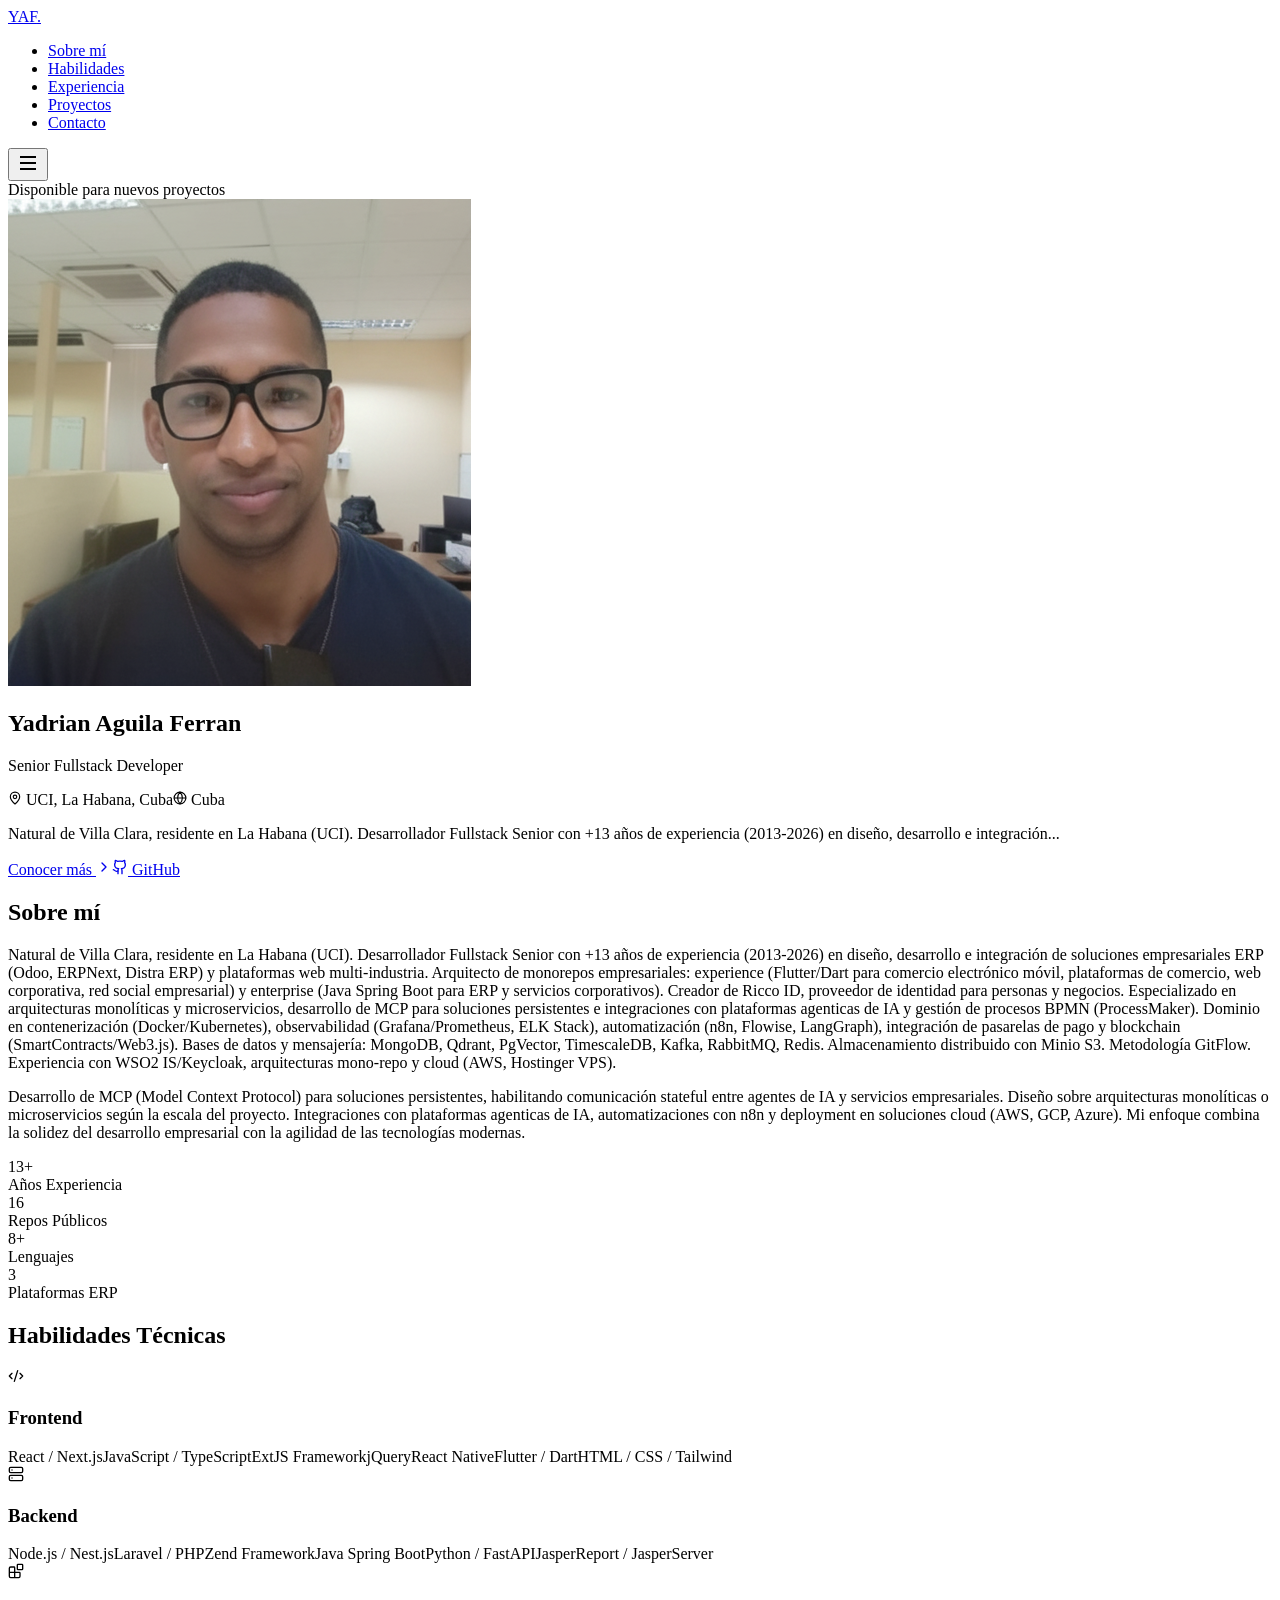
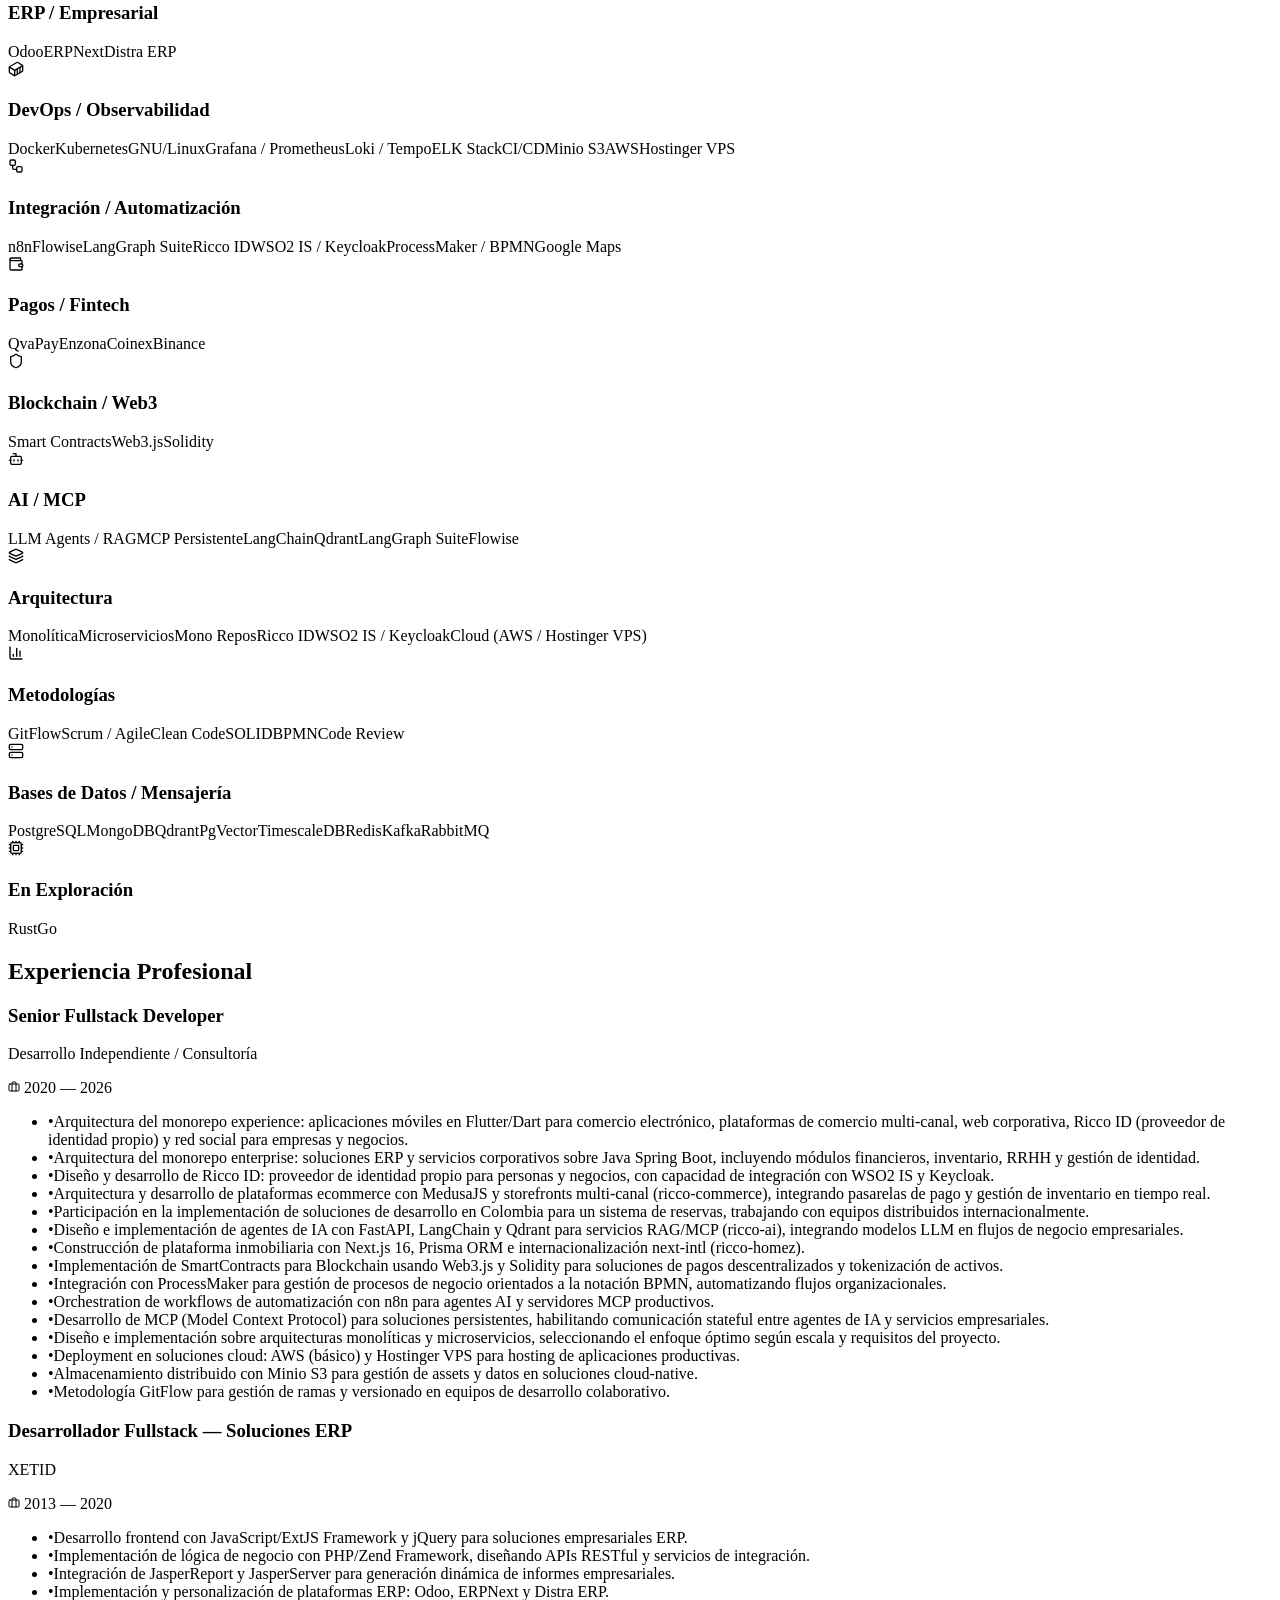
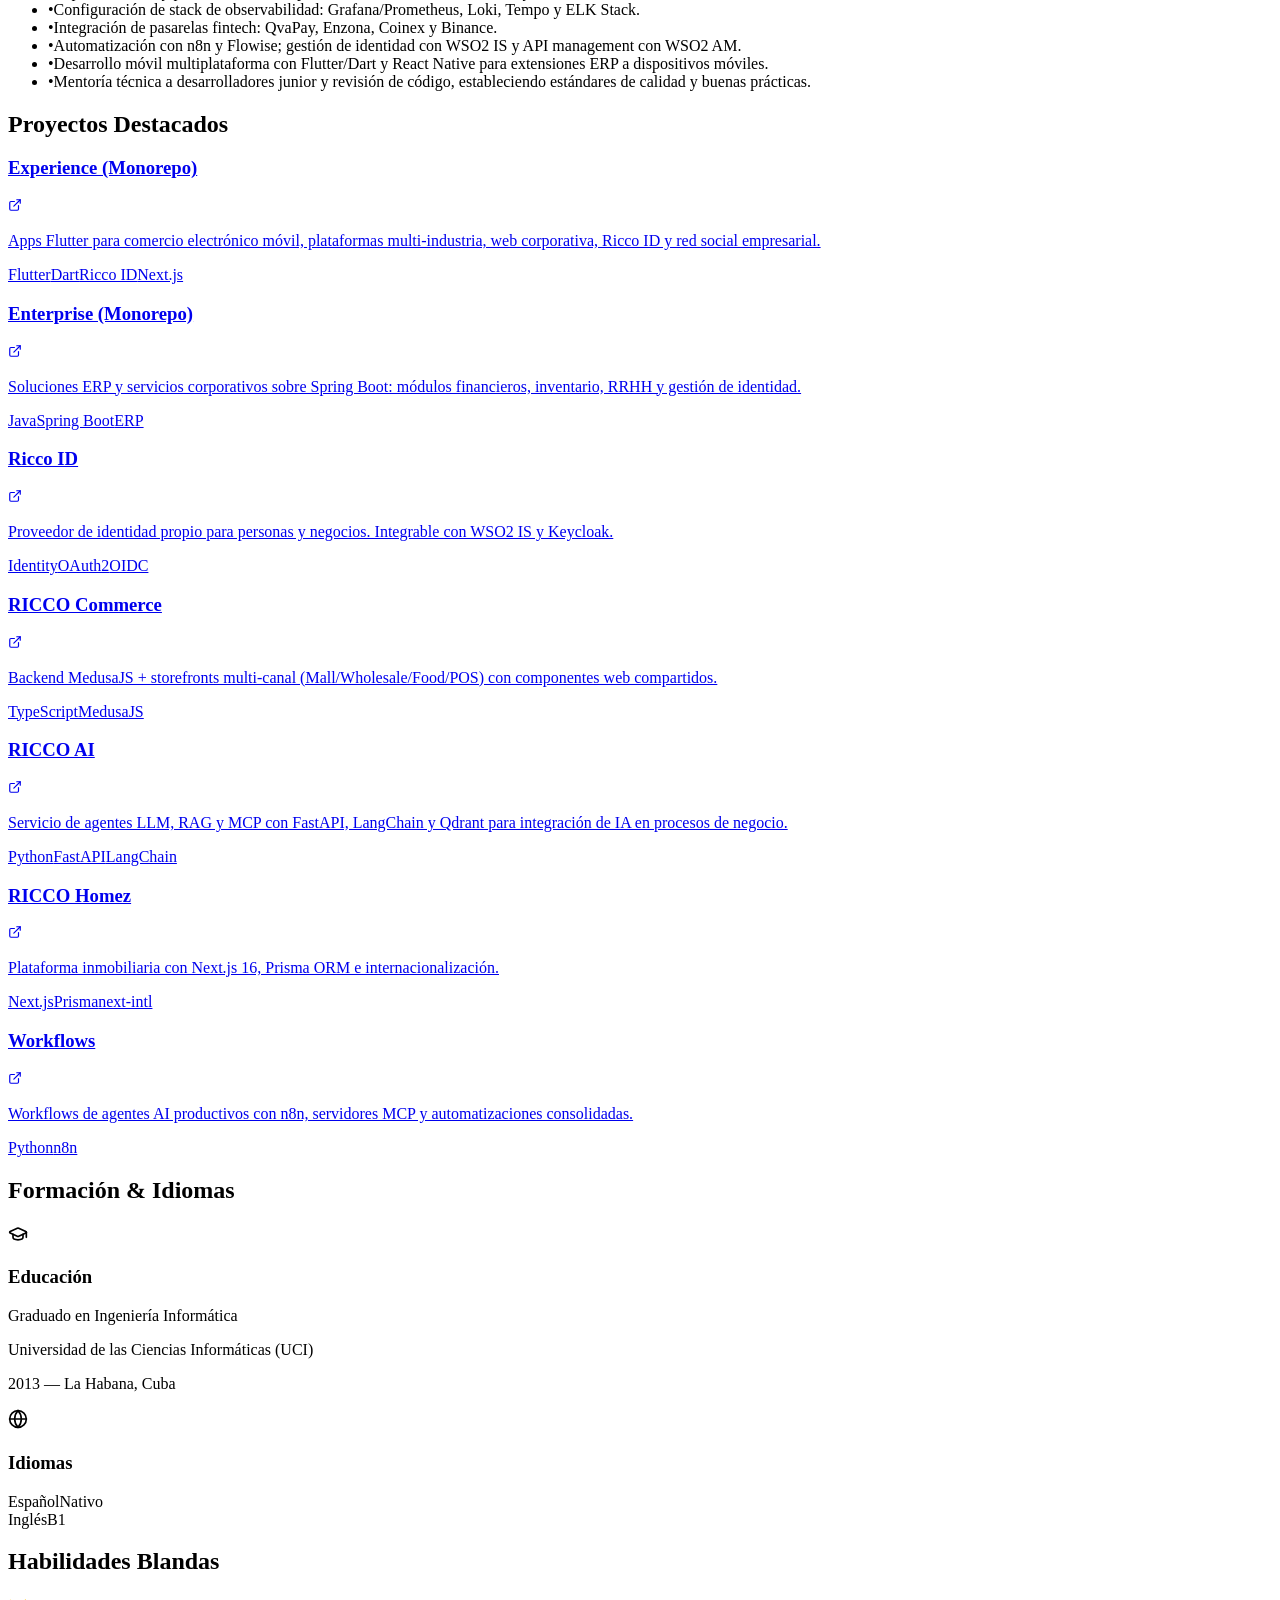
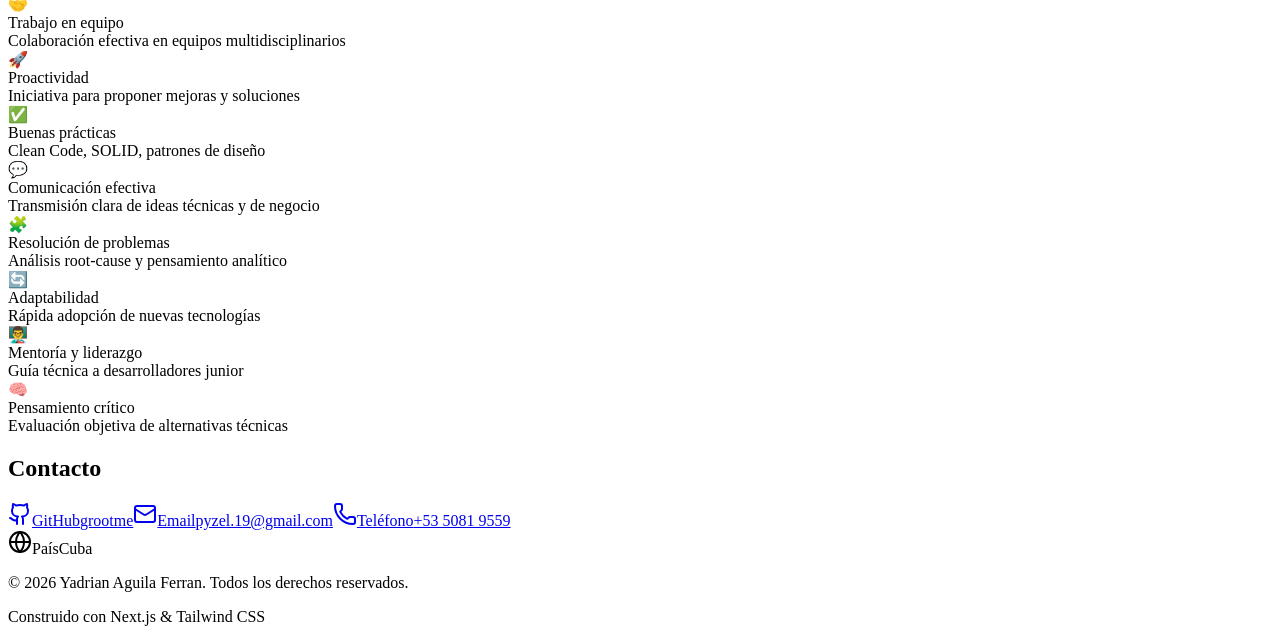
==== commit 50b01c9c: "feat: centered Vogue layout, shared data, artistic portraits, cinematic video - Vogue page now cente" ====
--- a/index.html
+++ b/index.html
@@ -1 +1 @@
-<!DOCTYPE html><!--Bw5kmGa1nIaa8LBNp2HuU--><html lang="es"><head><meta charSet="utf-8"/><meta name="viewport" content="width=device-width, initial-scale=1"/><link rel="preload" href="/_next/static/media/83afe278b6a6bb3c-s.p.3a6ba036.woff2" as="font" crossorigin="" type="font/woff2"/><link rel="preload" as="image" href="/photo.png"/><link rel="stylesheet" href="/_next/static/chunks/d41ba60faff93bff.css" data-precedence="next"/><link rel="stylesheet" href="/_next/static/chunks/c4dbb0354847479f.css" data-precedence="next"/><link rel="preload" as="script" fetchPriority="low" href="/_next/static/chunks/32d40b0207d86ed6.js"/><script src="/_next/static/chunks/338356ee6def59e1.js" async=""></script><script src="/_next/static/chunks/8ad8d8c21f1bbade.js" async=""></script><script src="/_next/static/chunks/turbopack-e0853cc94d6ba2ac.js" async=""></script><script src="/_next/static/chunks/680527dd3eeb3b68.js" async=""></script><script src="/_next/static/chunks/4b935edd0cea1ee3.js" async=""></script><script src="/_next/static/chunks/1c577ec45ff4c3f3.js" async=""></script><script src="/_next/static/chunks/e7a448020b14a45e.js" async=""></script><meta name="next-size-adjust" content=""/><title>Yadrian Aguila Ferran — Senior Fullstack Developer</title><meta name="description" content="Portafolio profesional de Yadrian Aguila Ferran. Senior Fullstack Developer con +10 años de experiencia en ERP, arquitecturas web, cloud y movil."/><meta name="author" content="Yadrian Aguila Ferran"/><meta name="keywords" content="Yadrian Aguila Ferran,Fullstack Developer,Senior Developer,Next.js,Node.js,Laravel,ERP,Docker,Kubernetes"/><meta property="og:title" content="Yadrian Aguila Ferran — Senior Fullstack Developer"/><meta property="og:description" content="Portafolio profesional. Senior Fullstack Developer con +10 años de experiencia."/><meta property="og:type" content="website"/><meta name="twitter:card" content="summary"/><meta name="twitter:title" content="Yadrian Aguila Ferran — Senior Fullstack Developer"/><meta name="twitter:description" content="Portafolio profesional. Senior Fullstack Developer con +10 años de experiencia."/><script src="/_next/static/chunks/a6dad97d9634a72d.js" noModule=""></script></head><body class="inter_fe8b9d92-module__LINzvG__variable antialiased"><div hidden=""><!--$--><!--/$--></div><div class="min-h-screen flex flex-col bg-white font-[var(--font-inter)]"><nav class="fixed top-0 inset-x-0 z-50 bg-white/80 backdrop-blur-md border-b border-slate-200/60"><div class="max-w-6xl mx-auto flex items-center justify-between px-4 sm:px-6 h-14"><a href="#" class="font-bold text-lg tracking-tight text-slate-900">YAF<span class="text-sky-600">.</span></a><ul class="hidden md:flex gap-6 text-sm font-medium text-slate-600"><li><a href="#about" class="hover:text-sky-600 transition-colors">Sobre mí</a></li><li><a href="#skills" class="hover:text-sky-600 transition-colors">Habilidades</a></li><li><a href="#experience" class="hover:text-sky-600 transition-colors">Experiencia</a></li><li><a href="#projects" class="hover:text-sky-600 transition-colors">Proyectos</a></li><li><a href="#contact" class="hover:text-sky-600 transition-colors">Contacto</a></li></ul><button class="md:hidden p-2 text-slate-600" aria-label="Menu"><svg width="24" height="24" fill="none" stroke="currentColor" stroke-width="2"><path d="M4 6h16M4 12h16M4 18h16"></path></svg></button></div></nav><main class="flex-1"><section class="relative pt-14 overflow-hidden"><div class="absolute inset-0 bg-gradient-to-br from-slate-900 via-sky-950 to-slate-900"></div><div class="absolute inset-0 opacity-20 bg-[radial-gradient(ellipse_at_top_right,_var(--tw-gradient-stops))] from-sky-400 via-transparent to-transparent"></div><div class="relative max-w-6xl mx-auto px-4 sm:px-6 py-20 sm:py-28 text-center"><div class="inline-flex items-center gap-2 px-3 py-1 rounded-full bg-sky-500/10 border border-sky-400/20 text-sky-300 text-xs font-medium mb-6"><span class="w-2 h-2 rounded-full bg-sky-400 animate-pulse"></span>Disponible para nuevos proyectos</div><img src="/photo.png" alt="Yadrian Aguila Ferran" class="w-28 h-28 sm:w-32 sm:h-32 rounded-full object-cover border-4 border-sky-400/40 shadow-lg shadow-sky-500/20 mx-auto mb-6"/><h1 class="text-4xl sm:text-5xl lg:text-6xl font-extrabold text-white leading-tight mb-4">Yadrian Aguila Ferran</h1><p class="text-lg sm:text-xl text-sky-300 font-semibold mb-2">Senior Fullstack Developer</p><p class="flex items-center justify-center gap-3 text-slate-400 text-sm mb-8"><span class="inline-flex items-center gap-1"><svg xmlns="http://www.w3.org/2000/svg" width="14" height="14" viewBox="0 0 24 24" fill="none" stroke="currentColor" stroke-width="2" stroke-linecap="round" stroke-linejoin="round" class="lucide lucide-map-pin" aria-hidden="true"><path d="M20 10c0 4.993-5.539 10.193-7.399 11.799a1 1 0 0 1-1.202 0C9.539 20.193 4 14.993 4 10a8 8 0 0 1 16 0"></path><circle cx="12" cy="10" r="3"></circle></svg> <!-- -->UCI, La Habana, Cuba</span><span class="inline-flex items-center gap-1"><svg xmlns="http://www.w3.org/2000/svg" width="14" height="14" viewBox="0 0 24 24" fill="none" stroke="currentColor" stroke-width="2" stroke-linecap="round" stroke-linejoin="round" class="lucide lucide-globe" aria-hidden="true"><circle cx="12" cy="12" r="10"></circle><path d="M12 2a14.5 14.5 0 0 0 0 20 14.5 14.5 0 0 0 0-20"></path><path d="M2 12h20"></path></svg> <!-- -->Cuba</span></p><p class="max-w-2xl mx-auto text-slate-300 text-sm sm:text-base leading-relaxed mb-8">Natural de Villa Clara, residente en La Habana (UCI). Desarrollador Fullstack Senior con +13 años de experiencia (2013-2026) en diseño, desarrollo e integración<!-- -->...</p><div class="flex flex-wrap justify-center gap-3"><a href="#about" class="inline-flex items-center gap-2 px-5 py-2.5 rounded-lg bg-sky-500 text-white font-semibold text-sm hover:bg-sky-400 transition">Conocer más <svg xmlns="http://www.w3.org/2000/svg" width="16" height="16" viewBox="0 0 24 24" fill="none" stroke="currentColor" stroke-width="2" stroke-linecap="round" stroke-linejoin="round" class="lucide lucide-chevron-right" aria-hidden="true"><path d="m9 18 6-6-6-6"></path></svg></a><a href="https://github.com/grootme" target="_blank" rel="noopener noreferrer" class="inline-flex items-center gap-2 px-5 py-2.5 rounded-lg border border-slate-500 text-slate-200 font-semibold text-sm hover:border-sky-400 hover:text-sky-300 transition"><svg xmlns="http://www.w3.org/2000/svg" width="16" height="16" viewBox="0 0 24 24" fill="none" stroke="currentColor" stroke-width="2" stroke-linecap="round" stroke-linejoin="round" class="lucide lucide-github" aria-hidden="true"><path d="M15 22v-4a4.8 4.8 0 0 0-1-3.5c3 0 6-2 6-5.5.08-1.25-.27-2.48-1-3.5.28-1.15.28-2.35 0-3.5 0 0-1 0-3 1.5-2.64-.5-5.36-.5-8 0C6 2 5 2 5 2c-.3 1.15-.3 2.35 0 3.5A5.403 5.403 0 0 0 4 9c0 3.5 3 5.5 6 5.5-.39.49-.68 1.05-.85 1.65-.17.6-.22 1.23-.15 1.85v4"></path><path d="M9 18c-4.51 2-5-2-7-2"></path></svg> GitHub</a></div></div></section><section id="about" class="py-16 sm:py-20 bg-white"><div class="max-w-6xl mx-auto px-4 sm:px-6"><div class="mb-8 text-center"><h2 class="text-2xl sm:text-3xl font-extrabold text-slate-900">Sobre mí</h2><div class="mt-2 mx-auto w-12 h-1 rounded-full bg-sky-500"></div></div><div class="max-w-3xl mx-auto text-slate-600 text-sm sm:text-base leading-relaxed space-y-4"><p>Natural de Villa Clara, residente en La Habana (UCI). Desarrollador Fullstack Senior con +13 años de experiencia (2013-2026) en diseño, desarrollo e integración de soluciones empresariales ERP (Odoo, ERPNext, Distra ERP) y plataformas web multi-industria. Arquitecto de monorepos empresariales: experience (Flutter/Dart para comercio electrónico móvil, plataformas de comercio, web corporativa, red social empresarial) y enterprise (Java Spring Boot para ERP y servicios corporativos). Creador de Ricco ID, proveedor de identidad para personas y negocios. Especializado en arquitecturas monolíticas y microservicios, desarrollo de MCP para soluciones persistentes e integraciones con plataformas agenticas de IA y gestión de procesos BPMN (ProcessMaker). Dominio en contenerización (Docker/Kubernetes), observabilidad (Grafana/Prometheus, ELK Stack), automatización (n8n, Flowise, LangGraph), integración de pasarelas de pago y blockchain (SmartContracts/Web3.js). Bases de datos y mensajería: MongoDB, Qdrant, PgVector, TimescaleDB, Kafka, RabbitMQ, Redis. Almacenamiento distribuido con Minio S3. Metodología GitFlow. Experiencia con WSO2 IS/Keycloak, arquitecturas mono-repo y cloud (AWS, Hostinger VPS).</p><p>Desarrollo de MCP (Model Context Protocol) para soluciones persistentes, habilitando comunicación stateful entre agentes de IA y servicios empresariales. Diseño sobre arquitecturas monolíticas o microservicios según la escala del proyecto. Integraciones con plataformas agenticas de IA, automatizaciones con n8n y deployment en soluciones cloud (AWS, GCP, Azure). Mi enfoque combina la solidez del desarrollo empresarial con la agilidad de las tecnologías modernas.</p></div><div class="grid grid-cols-2 sm:grid-cols-4 gap-4 mt-10 max-w-3xl mx-auto"><div class="text-center p-4 rounded-xl bg-slate-50 border border-slate-100"><div class="text-2xl sm:text-3xl font-extrabold text-sky-600">13+</div><div class="text-xs sm:text-sm text-slate-500 mt-1">Años Experiencia</div></div><div class="text-center p-4 rounded-xl bg-slate-50 border border-slate-100"><div class="text-2xl sm:text-3xl font-extrabold text-sky-600">16</div><div class="text-xs sm:text-sm text-slate-500 mt-1">Repos Públicos</div></div><div class="text-center p-4 rounded-xl bg-slate-50 border border-slate-100"><div class="text-2xl sm:text-3xl font-extrabold text-sky-600">8+</div><div class="text-xs sm:text-sm text-slate-500 mt-1">Lenguajes</div></div><div class="text-center p-4 rounded-xl bg-slate-50 border border-slate-100"><div class="text-2xl sm:text-3xl font-extrabold text-sky-600">3</div><div class="text-xs sm:text-sm text-slate-500 mt-1">Plataformas ERP</div></div></div></div></section><section id="skills" class="py-16 sm:py-20 bg-slate-50"><div class="max-w-6xl mx-auto px-4 sm:px-6"><div class="mb-8 text-center"><h2 class="text-2xl sm:text-3xl font-extrabold text-slate-900">Habilidades Técnicas</h2><div class="mt-2 mx-auto w-12 h-1 rounded-full bg-sky-500"></div></div><div class="grid sm:grid-cols-2 lg:grid-cols-4 gap-4"><div class="bg-white rounded-xl border border-slate-100 p-4 hover:shadow-md transition-shadow"><div class="flex items-center gap-2 mb-3"><div class="w-8 h-8 rounded-lg bg-gradient-to-br from-sky-500 to-blue-600 flex items-center justify-center"><svg xmlns="http://www.w3.org/2000/svg" width="16" height="16" viewBox="0 0 24 24" fill="none" stroke="currentColor" stroke-width="2" stroke-linecap="round" stroke-linejoin="round" class="lucide lucide-code-xml text-white" aria-hidden="true"><path d="m18 16 4-4-4-4"></path><path d="m6 8-4 4 4 4"></path><path d="m14.5 4-5 16"></path></svg></div><h3 class="font-semibold text-sm text-slate-800">Frontend</h3></div><div class="flex flex-wrap gap-1.5"><span class="px-2 py-0.5 rounded text-[11px] font-medium bg-slate-100 text-slate-600">React / Next.js</span><span class="px-2 py-0.5 rounded text-[11px] font-medium bg-slate-100 text-slate-600">JavaScript / TypeScript</span><span class="px-2 py-0.5 rounded text-[11px] font-medium bg-slate-100 text-slate-600">ExtJS Framework</span><span class="px-2 py-0.5 rounded text-[11px] font-medium bg-slate-100 text-slate-600">jQuery</span><span class="px-2 py-0.5 rounded text-[11px] font-medium bg-slate-100 text-slate-600">React Native</span><span class="px-2 py-0.5 rounded text-[11px] font-medium bg-slate-100 text-slate-600">Flutter / Dart</span><span class="px-2 py-0.5 rounded text-[11px] font-medium bg-slate-100 text-slate-600">HTML / CSS / Tailwind</span></div></div><div class="bg-white rounded-xl border border-slate-100 p-4 hover:shadow-md transition-shadow"><div class="flex items-center gap-2 mb-3"><div class="w-8 h-8 rounded-lg bg-gradient-to-br from-emerald-500 to-teal-600 flex items-center justify-center"><svg xmlns="http://www.w3.org/2000/svg" width="16" height="16" viewBox="0 0 24 24" fill="none" stroke="currentColor" stroke-width="2" stroke-linecap="round" stroke-linejoin="round" class="lucide lucide-server text-white" aria-hidden="true"><rect width="20" height="8" x="2" y="2" rx="2" ry="2"></rect><rect width="20" height="8" x="2" y="14" rx="2" ry="2"></rect><line x1="6" x2="6.01" y1="6" y2="6"></line><line x1="6" x2="6.01" y1="18" y2="18"></line></svg></div><h3 class="font-semibold text-sm text-slate-800">Backend</h3></div><div class="flex flex-wrap gap-1.5"><span class="px-2 py-0.5 rounded text-[11px] font-medium bg-slate-100 text-slate-600">Node.js / Nest.js</span><span class="px-2 py-0.5 rounded text-[11px] font-medium bg-slate-100 text-slate-600">Laravel / PHP</span><span class="px-2 py-0.5 rounded text-[11px] font-medium bg-slate-100 text-slate-600">Zend Framework</span><span class="px-2 py-0.5 rounded text-[11px] font-medium bg-slate-100 text-slate-600">Java Spring Boot</span><span class="px-2 py-0.5 rounded text-[11px] font-medium bg-slate-100 text-slate-600">Python / FastAPI</span><span class="px-2 py-0.5 rounded text-[11px] font-medium bg-slate-100 text-slate-600">JasperReport / JasperServer</span></div></div><div class="bg-white rounded-xl border border-slate-100 p-4 hover:shadow-md transition-shadow"><div class="flex items-center gap-2 mb-3"><div class="w-8 h-8 rounded-lg bg-gradient-to-br from-violet-500 to-purple-600 flex items-center justify-center"><svg xmlns="http://www.w3.org/2000/svg" width="16" height="16" viewBox="0 0 24 24" fill="none" stroke="currentColor" stroke-width="2" stroke-linecap="round" stroke-linejoin="round" class="lucide lucide-blocks text-white" aria-hidden="true"><path d="M10 22V7a1 1 0 0 0-1-1H4a2 2 0 0 0-2 2v12a2 2 0 0 0 2 2h12a2 2 0 0 0 2-2v-5a1 1 0 0 0-1-1H2"></path><rect x="14" y="2" width="8" height="8" rx="1"></rect></svg></div><h3 class="font-semibold text-sm text-slate-800">ERP / Empresarial</h3></div><div class="flex flex-wrap gap-1.5"><span class="px-2 py-0.5 rounded text-[11px] font-medium bg-slate-100 text-slate-600">Odoo</span><span class="px-2 py-0.5 rounded text-[11px] font-medium bg-slate-100 text-slate-600">ERPNext</span><span class="px-2 py-0.5 rounded text-[11px] font-medium bg-slate-100 text-slate-600">Distra ERP</span></div></div><div class="bg-white rounded-xl border border-slate-100 p-4 hover:shadow-md transition-shadow"><div class="flex items-center gap-2 mb-3"><div class="w-8 h-8 rounded-lg bg-gradient-to-br from-orange-500 to-amber-600 flex items-center justify-center"><svg xmlns="http://www.w3.org/2000/svg" width="16" height="16" viewBox="0 0 24 24" fill="none" stroke="currentColor" stroke-width="2" stroke-linecap="round" stroke-linejoin="round" class="lucide lucide-container text-white" aria-hidden="true"><path d="M22 7.7c0-.6-.4-1.2-.8-1.5l-6.3-3.9a1.72 1.72 0 0 0-1.7 0l-10.3 6c-.5.2-.9.8-.9 1.4v6.6c0 .5.4 1.2.8 1.5l6.3 3.9a1.72 1.72 0 0 0 1.7 0l10.3-6c.5-.3.9-1 .9-1.5Z"></path><path d="M10 21.9V14L2.1 9.1"></path><path d="m10 14 11.9-6.9"></path><path d="M14 19.8v-8.1"></path><path d="M18 17.5V9.4"></path></svg></div><h3 class="font-semibold text-sm text-slate-800">DevOps / Observabilidad</h3></div><div class="flex flex-wrap gap-1.5"><span class="px-2 py-0.5 rounded text-[11px] font-medium bg-slate-100 text-slate-600">Docker</span><span class="px-2 py-0.5 rounded text-[11px] font-medium bg-slate-100 text-slate-600">Kubernetes</span><span class="px-2 py-0.5 rounded text-[11px] font-medium bg-slate-100 text-slate-600">GNU/Linux</span><span class="px-2 py-0.5 rounded text-[11px] font-medium bg-slate-100 text-slate-600">Grafana / Prometheus</span><span class="px-2 py-0.5 rounded text-[11px] font-medium bg-slate-100 text-slate-600">Loki / Tempo</span><span class="px-2 py-0.5 rounded text-[11px] font-medium bg-slate-100 text-slate-600">ELK Stack</span><span class="px-2 py-0.5 rounded text-[11px] font-medium bg-slate-100 text-slate-600">CI/CD</span><span class="px-2 py-0.5 rounded text-[11px] font-medium bg-slate-100 text-slate-600">Minio S3</span><span class="px-2 py-0.5 rounded text-[11px] font-medium bg-slate-100 text-slate-600">AWS</span><span class="px-2 py-0.5 rounded text-[11px] font-medium bg-slate-100 text-slate-600">Hostinger VPS</span></div></div><div class="bg-white rounded-xl border border-slate-100 p-4 hover:shadow-md transition-shadow"><div class="flex items-center gap-2 mb-3"><div class="w-8 h-8 rounded-lg bg-gradient-to-br from-cyan-500 to-sky-600 flex items-center justify-center"><svg xmlns="http://www.w3.org/2000/svg" width="16" height="16" viewBox="0 0 24 24" fill="none" stroke="currentColor" stroke-width="2" stroke-linecap="round" stroke-linejoin="round" class="lucide lucide-workflow text-white" aria-hidden="true"><rect width="8" height="8" x="3" y="3" rx="2"></rect><path d="M7 11v4a2 2 0 0 0 2 2h4"></path><rect width="8" height="8" x="13" y="13" rx="2"></rect></svg></div><h3 class="font-semibold text-sm text-slate-800">Integración / Automatización</h3></div><div class="flex flex-wrap gap-1.5"><span class="px-2 py-0.5 rounded text-[11px] font-medium bg-slate-100 text-slate-600">n8n</span><span class="px-2 py-0.5 rounded text-[11px] font-medium bg-slate-100 text-slate-600">Flowise</span><span class="px-2 py-0.5 rounded text-[11px] font-medium bg-slate-100 text-slate-600">LangGraph Suite</span><span class="px-2 py-0.5 rounded text-[11px] font-medium bg-slate-100 text-slate-600">Ricco ID</span><span class="px-2 py-0.5 rounded text-[11px] font-medium bg-slate-100 text-slate-600">WSO2 IS / Keycloak</span><span class="px-2 py-0.5 rounded text-[11px] font-medium bg-slate-100 text-slate-600">ProcessMaker / BPMN</span><span class="px-2 py-0.5 rounded text-[11px] font-medium bg-slate-100 text-slate-600">Google Maps</span></div></div><div class="bg-white rounded-xl border border-slate-100 p-4 hover:shadow-md transition-shadow"><div class="flex items-center gap-2 mb-3"><div class="w-8 h-8 rounded-lg bg-gradient-to-br from-rose-500 to-pink-600 flex items-center justify-center"><svg xmlns="http://www.w3.org/2000/svg" width="16" height="16" viewBox="0 0 24 24" fill="none" stroke="currentColor" stroke-width="2" stroke-linecap="round" stroke-linejoin="round" class="lucide lucide-wallet text-white" aria-hidden="true"><path d="M19 7V4a1 1 0 0 0-1-1H5a2 2 0 0 0 0 4h15a1 1 0 0 1 1 1v4h-3a2 2 0 0 0 0 4h3a1 1 0 0 0 1-1v-2a1 1 0 0 0-1-1"></path><path d="M3 5v14a2 2 0 0 0 2 2h15a1 1 0 0 0 1-1v-4"></path></svg></div><h3 class="font-semibold text-sm text-slate-800">Pagos / Fintech</h3></div><div class="flex flex-wrap gap-1.5"><span class="px-2 py-0.5 rounded text-[11px] font-medium bg-slate-100 text-slate-600">QvaPay</span><span class="px-2 py-0.5 rounded text-[11px] font-medium bg-slate-100 text-slate-600">Enzona</span><span class="px-2 py-0.5 rounded text-[11px] font-medium bg-slate-100 text-slate-600">Coinex</span><span class="px-2 py-0.5 rounded text-[11px] font-medium bg-slate-100 text-slate-600">Binance</span></div></div><div class="bg-white rounded-xl border border-slate-100 p-4 hover:shadow-md transition-shadow"><div class="flex items-center gap-2 mb-3"><div class="w-8 h-8 rounded-lg bg-gradient-to-br from-amber-500 to-yellow-600 flex items-center justify-center"><svg xmlns="http://www.w3.org/2000/svg" width="16" height="16" viewBox="0 0 24 24" fill="none" stroke="currentColor" stroke-width="2" stroke-linecap="round" stroke-linejoin="round" class="lucide lucide-shield text-white" aria-hidden="true"><path d="M20 13c0 5-3.5 7.5-7.66 8.95a1 1 0 0 1-.67-.01C7.5 20.5 4 18 4 13V6a1 1 0 0 1 1-1c2 0 4.5-1.2 6.24-2.72a1.17 1.17 0 0 1 1.52 0C14.51 3.81 17 5 19 5a1 1 0 0 1 1 1z"></path></svg></div><h3 class="font-semibold text-sm text-slate-800">Blockchain / Web3</h3></div><div class="flex flex-wrap gap-1.5"><span class="px-2 py-0.5 rounded text-[11px] font-medium bg-slate-100 text-slate-600">Smart Contracts</span><span class="px-2 py-0.5 rounded text-[11px] font-medium bg-slate-100 text-slate-600">Web3.js</span><span class="px-2 py-0.5 rounded text-[11px] font-medium bg-slate-100 text-slate-600">Solidity</span></div></div><div class="bg-white rounded-xl border border-slate-100 p-4 hover:shadow-md transition-shadow"><div class="flex items-center gap-2 mb-3"><div class="w-8 h-8 rounded-lg bg-gradient-to-br from-indigo-500 to-violet-600 flex items-center justify-center"><svg xmlns="http://www.w3.org/2000/svg" width="16" height="16" viewBox="0 0 24 24" fill="none" stroke="currentColor" stroke-width="2" stroke-linecap="round" stroke-linejoin="round" class="lucide lucide-bot text-white" aria-hidden="true"><path d="M12 8V4H8"></path><rect width="16" height="12" x="4" y="8" rx="2"></rect><path d="M2 14h2"></path><path d="M20 14h2"></path><path d="M15 13v2"></path><path d="M9 13v2"></path></svg></div><h3 class="font-semibold text-sm text-slate-800">AI / MCP</h3></div><div class="flex flex-wrap gap-1.5"><span class="px-2 py-0.5 rounded text-[11px] font-medium bg-slate-100 text-slate-600">LLM Agents / RAG</span><span class="px-2 py-0.5 rounded text-[11px] font-medium bg-slate-100 text-slate-600">MCP Persistente</span><span class="px-2 py-0.5 rounded text-[11px] font-medium bg-slate-100 text-slate-600">LangChain</span><span class="px-2 py-0.5 rounded text-[11px] font-medium bg-slate-100 text-slate-600">Qdrant</span><span class="px-2 py-0.5 rounded text-[11px] font-medium bg-slate-100 text-slate-600">LangGraph Suite</span><span class="px-2 py-0.5 rounded text-[11px] font-medium bg-slate-100 text-slate-600">Flowise</span></div></div><div class="bg-white rounded-xl border border-slate-100 p-4 hover:shadow-md transition-shadow"><div class="flex items-center gap-2 mb-3"><div class="w-8 h-8 rounded-lg bg-gradient-to-br from-teal-500 to-emerald-600 flex items-center justify-center"><svg xmlns="http://www.w3.org/2000/svg" width="16" height="16" viewBox="0 0 24 24" fill="none" stroke="currentColor" stroke-width="2" stroke-linecap="round" stroke-linejoin="round" class="lucide lucide-layers text-white" aria-hidden="true"><path d="M12.83 2.18a2 2 0 0 0-1.66 0L2.6 6.08a1 1 0 0 0 0 1.83l8.58 3.91a2 2 0 0 0 1.66 0l8.58-3.9a1 1 0 0 0 0-1.83z"></path><path d="M2 12a1 1 0 0 0 .58.91l8.6 3.91a2 2 0 0 0 1.65 0l8.58-3.9A1 1 0 0 0 22 12"></path><path d="M2 17a1 1 0 0 0 .58.91l8.6 3.91a2 2 0 0 0 1.65 0l8.58-3.9A1 1 0 0 0 22 17"></path></svg></div><h3 class="font-semibold text-sm text-slate-800">Arquitectura</h3></div><div class="flex flex-wrap gap-1.5"><span class="px-2 py-0.5 rounded text-[11px] font-medium bg-slate-100 text-slate-600">Monolítica</span><span class="px-2 py-0.5 rounded text-[11px] font-medium bg-slate-100 text-slate-600">Microservicios</span><span class="px-2 py-0.5 rounded text-[11px] font-medium bg-slate-100 text-slate-600">Mono Repos</span><span class="px-2 py-0.5 rounded text-[11px] font-medium bg-slate-100 text-slate-600">Ricco ID</span><span class="px-2 py-0.5 rounded text-[11px] font-medium bg-slate-100 text-slate-600">WSO2 IS / Keycloak</span><span class="px-2 py-0.5 rounded text-[11px] font-medium bg-slate-100 text-slate-600">Cloud (AWS / Hostinger VPS)</span></div></div><div class="bg-white rounded-xl border border-slate-100 p-4 hover:shadow-md transition-shadow"><div class="flex items-center gap-2 mb-3"><div class="w-8 h-8 rounded-lg bg-gradient-to-br from-lime-500 to-green-600 flex items-center justify-center"><svg xmlns="http://www.w3.org/2000/svg" width="16" height="16" viewBox="0 0 24 24" fill="none" stroke="currentColor" stroke-width="2" stroke-linecap="round" stroke-linejoin="round" class="lucide lucide-chart-column text-white" aria-hidden="true"><path d="M3 3v16a2 2 0 0 0 2 2h16"></path><path d="M18 17V9"></path><path d="M13 17V5"></path><path d="M8 17v-3"></path></svg></div><h3 class="font-semibold text-sm text-slate-800">Metodologías</h3></div><div class="flex flex-wrap gap-1.5"><span class="px-2 py-0.5 rounded text-[11px] font-medium bg-slate-100 text-slate-600">GitFlow</span><span class="px-2 py-0.5 rounded text-[11px] font-medium bg-slate-100 text-slate-600">Scrum / Agile</span><span class="px-2 py-0.5 rounded text-[11px] font-medium bg-slate-100 text-slate-600">Clean Code</span><span class="px-2 py-0.5 rounded text-[11px] font-medium bg-slate-100 text-slate-600">SOLID</span><span class="px-2 py-0.5 rounded text-[11px] font-medium bg-slate-100 text-slate-600">BPMN</span><span class="px-2 py-0.5 rounded text-[11px] font-medium bg-slate-100 text-slate-600">Code Review</span></div></div><div class="bg-white rounded-xl border border-slate-100 p-4 hover:shadow-md transition-shadow"><div class="flex items-center gap-2 mb-3"><div class="w-8 h-8 rounded-lg bg-gradient-to-br from-pink-500 to-rose-600 flex items-center justify-center"><svg xmlns="http://www.w3.org/2000/svg" width="16" height="16" viewBox="0 0 24 24" fill="none" stroke="currentColor" stroke-width="2" stroke-linecap="round" stroke-linejoin="round" class="lucide lucide-server text-white" aria-hidden="true"><rect width="20" height="8" x="2" y="2" rx="2" ry="2"></rect><rect width="20" height="8" x="2" y="14" rx="2" ry="2"></rect><line x1="6" x2="6.01" y1="6" y2="6"></line><line x1="6" x2="6.01" y1="18" y2="18"></line></svg></div><h3 class="font-semibold text-sm text-slate-800">Bases de Datos / Mensajería</h3></div><div class="flex flex-wrap gap-1.5"><span class="px-2 py-0.5 rounded text-[11px] font-medium bg-slate-100 text-slate-600">PostgreSQL</span><span class="px-2 py-0.5 rounded text-[11px] font-medium bg-slate-100 text-slate-600">MongoDB</span><span class="px-2 py-0.5 rounded text-[11px] font-medium bg-slate-100 text-slate-600">Qdrant</span><span class="px-2 py-0.5 rounded text-[11px] font-medium bg-slate-100 text-slate-600">PgVector</span><span class="px-2 py-0.5 rounded text-[11px] font-medium bg-slate-100 text-slate-600">TimescaleDB</span><span class="px-2 py-0.5 rounded text-[11px] font-medium bg-slate-100 text-slate-600">Redis</span><span class="px-2 py-0.5 rounded text-[11px] font-medium bg-slate-100 text-slate-600">Kafka</span><span class="px-2 py-0.5 rounded text-[11px] font-medium bg-slate-100 text-slate-600">RabbitMQ</span></div></div><div class="bg-white rounded-xl border border-slate-100 p-4 hover:shadow-md transition-shadow"><div class="flex items-center gap-2 mb-3"><div class="w-8 h-8 rounded-lg bg-gradient-to-br from-slate-400 to-gray-500 flex items-center justify-center"><svg xmlns="http://www.w3.org/2000/svg" width="16" height="16" viewBox="0 0 24 24" fill="none" stroke="currentColor" stroke-width="2" stroke-linecap="round" stroke-linejoin="round" class="lucide lucide-cpu text-white" aria-hidden="true"><path d="M12 20v2"></path><path d="M12 2v2"></path><path d="M17 20v2"></path><path d="M17 2v2"></path><path d="M2 12h2"></path><path d="M2 17h2"></path><path d="M2 7h2"></path><path d="M20 12h2"></path><path d="M20 17h2"></path><path d="M20 7h2"></path><path d="M7 20v2"></path><path d="M7 2v2"></path><rect x="4" y="4" width="16" height="16" rx="2"></rect><rect x="8" y="8" width="8" height="8" rx="1"></rect></svg></div><h3 class="font-semibold text-sm text-slate-800">En Exploración</h3></div><div class="flex flex-wrap gap-1.5"><span class="px-2 py-0.5 rounded text-[11px] font-medium bg-slate-100 text-slate-600">Rust</span><span class="px-2 py-0.5 rounded text-[11px] font-medium bg-slate-100 text-slate-600">Go</span></div></div></div></div></section><section id="experience" class="py-16 sm:py-20 bg-white"><div class="max-w-6xl mx-auto px-4 sm:px-6"><div class="mb-8 text-center"><h2 class="text-2xl sm:text-3xl font-extrabold text-slate-900">Experiencia Profesional</h2><div class="mt-2 mx-auto w-12 h-1 rounded-full bg-sky-500"></div></div><div class="max-w-3xl mx-auto space-y-8"><div class="relative pl-6 border-l-2 border-sky-200"><div class="absolute -left-[7px] top-1 w-3 h-3 rounded-full bg-sky-500 border-2 border-white"></div><div class="flex flex-col sm:flex-row sm:items-start sm:justify-between mb-1"><div><h3 class="font-bold text-slate-900">Senior Fullstack Developer</h3><p class="text-sky-600 text-sm font-medium">Desarrollo Independiente / Consultoría</p></div><div class="text-xs text-slate-400 mt-1 sm:mt-0 whitespace-nowrap flex items-center gap-1"><svg xmlns="http://www.w3.org/2000/svg" width="12" height="12" viewBox="0 0 24 24" fill="none" stroke="currentColor" stroke-width="2" stroke-linecap="round" stroke-linejoin="round" class="lucide lucide-briefcase" aria-hidden="true"><path d="M16 20V4a2 2 0 0 0-2-2h-4a2 2 0 0 0-2 2v16"></path><rect width="20" height="14" x="2" y="6" rx="2"></rect></svg> <!-- -->2020 — 2026</div></div><ul class="mt-2 space-y-1.5"><li class="text-sm text-slate-600 leading-relaxed flex gap-2"><span class="text-sky-500 mt-1.5 shrink-0">•</span>Arquitectura del monorepo experience: aplicaciones móviles en Flutter/Dart para comercio electrónico, plataformas de comercio multi-canal, web corporativa, Ricco ID (proveedor de identidad propio) y red social para empresas y negocios.</li><li class="text-sm text-slate-600 leading-relaxed flex gap-2"><span class="text-sky-500 mt-1.5 shrink-0">•</span>Arquitectura del monorepo enterprise: soluciones ERP y servicios corporativos sobre Java Spring Boot, incluyendo módulos financieros, inventario, RRHH y gestión de identidad.</li><li class="text-sm text-slate-600 leading-relaxed flex gap-2"><span class="text-sky-500 mt-1.5 shrink-0">•</span>Diseño y desarrollo de Ricco ID: proveedor de identidad propio para personas y negocios, con capacidad de integración con WSO2 IS y Keycloak.</li><li class="text-sm text-slate-600 leading-relaxed flex gap-2"><span class="text-sky-500 mt-1.5 shrink-0">•</span>Arquitectura y desarrollo de plataformas ecommerce con MedusaJS y storefronts multi-canal (ricco-commerce), integrando pasarelas de pago y gestión de inventario en tiempo real.</li><li class="text-sm text-slate-600 leading-relaxed flex gap-2"><span class="text-sky-500 mt-1.5 shrink-0">•</span>Participación en la implementación de soluciones de desarrollo en Colombia para un sistema de reservas, trabajando con equipos distribuidos internacionalmente.</li><li class="text-sm text-slate-600 leading-relaxed flex gap-2"><span class="text-sky-500 mt-1.5 shrink-0">•</span>Diseño e implementación de agentes de IA con FastAPI, LangChain y Qdrant para servicios RAG/MCP (ricco-ai), integrando modelos LLM en flujos de negocio empresariales.</li><li class="text-sm text-slate-600 leading-relaxed flex gap-2"><span class="text-sky-500 mt-1.5 shrink-0">•</span>Construcción de plataforma inmobiliaria con Next.js 16, Prisma ORM e internacionalización next-intl (ricco-homez).</li><li class="text-sm text-slate-600 leading-relaxed flex gap-2"><span class="text-sky-500 mt-1.5 shrink-0">•</span>Implementación de SmartContracts para Blockchain usando Web3.js y Solidity para soluciones de pagos descentralizados y tokenización de activos.</li><li class="text-sm text-slate-600 leading-relaxed flex gap-2"><span class="text-sky-500 mt-1.5 shrink-0">•</span>Integración con ProcessMaker para gestión de procesos de negocio orientados a la notación BPMN, automatizando flujos organizacionales.</li><li class="text-sm text-slate-600 leading-relaxed flex gap-2"><span class="text-sky-500 mt-1.5 shrink-0">•</span>Orchestration de workflows de automatización con n8n para agentes AI y servidores MCP productivos.</li><li class="text-sm text-slate-600 leading-relaxed flex gap-2"><span class="text-sky-500 mt-1.5 shrink-0">•</span>Desarrollo de MCP (Model Context Protocol) para soluciones persistentes, habilitando comunicación stateful entre agentes de IA y servicios empresariales.</li><li class="text-sm text-slate-600 leading-relaxed flex gap-2"><span class="text-sky-500 mt-1.5 shrink-0">•</span>Diseño e implementación sobre arquitecturas monolíticas y microservicios, seleccionando el enfoque óptimo según escala y requisitos del proyecto.</li><li class="text-sm text-slate-600 leading-relaxed flex gap-2"><span class="text-sky-500 mt-1.5 shrink-0">•</span>Deployment en soluciones cloud: AWS (básico) y Hostinger VPS para hosting de aplicaciones productivas.</li><li class="text-sm text-slate-600 leading-relaxed flex gap-2"><span class="text-sky-500 mt-1.5 shrink-0">•</span>Almacenamiento distribuido con Minio S3 para gestión de assets y datos en soluciones cloud-native.</li><li class="text-sm text-slate-600 leading-relaxed flex gap-2"><span class="text-sky-500 mt-1.5 shrink-0">•</span>Metodología GitFlow para gestión de ramas y versionado en equipos de desarrollo colaborativo.</li></ul></div><div class="relative pl-6 border-l-2 border-sky-200"><div class="absolute -left-[7px] top-1 w-3 h-3 rounded-full bg-sky-500 border-2 border-white"></div><div class="flex flex-col sm:flex-row sm:items-start sm:justify-between mb-1"><div><h3 class="font-bold text-slate-900">Desarrollador Fullstack — Soluciones ERP</h3><p class="text-sky-600 text-sm font-medium">XETID</p></div><div class="text-xs text-slate-400 mt-1 sm:mt-0 whitespace-nowrap flex items-center gap-1"><svg xmlns="http://www.w3.org/2000/svg" width="12" height="12" viewBox="0 0 24 24" fill="none" stroke="currentColor" stroke-width="2" stroke-linecap="round" stroke-linejoin="round" class="lucide lucide-briefcase" aria-hidden="true"><path d="M16 20V4a2 2 0 0 0-2-2h-4a2 2 0 0 0-2 2v16"></path><rect width="20" height="14" x="2" y="6" rx="2"></rect></svg> <!-- -->2013 — 2020</div></div><ul class="mt-2 space-y-1.5"><li class="text-sm text-slate-600 leading-relaxed flex gap-2"><span class="text-sky-500 mt-1.5 shrink-0">•</span>Desarrollo frontend con JavaScript/ExtJS Framework y jQuery para soluciones empresariales ERP.</li><li class="text-sm text-slate-600 leading-relaxed flex gap-2"><span class="text-sky-500 mt-1.5 shrink-0">•</span>Implementación de lógica de negocio con PHP/Zend Framework, diseñando APIs RESTful y servicios de integración.</li><li class="text-sm text-slate-600 leading-relaxed flex gap-2"><span class="text-sky-500 mt-1.5 shrink-0">•</span>Integración de JasperReport y JasperServer para generación dinámica de informes empresariales.</li><li class="text-sm text-slate-600 leading-relaxed flex gap-2"><span class="text-sky-500 mt-1.5 shrink-0">•</span>Implementación y personalización de plataformas ERP: Odoo, ERPNext y Distra ERP.</li><li class="text-sm text-slate-600 leading-relaxed flex gap-2"><span class="text-sky-500 mt-1.5 shrink-0">•</span>Configuración de stack de observabilidad: Grafana/Prometheus, Loki, Tempo y ELK Stack.</li><li class="text-sm text-slate-600 leading-relaxed flex gap-2"><span class="text-sky-500 mt-1.5 shrink-0">•</span>Integración de pasarelas fintech: QvaPay, Enzona, Coinex y Binance.</li><li class="text-sm text-slate-600 leading-relaxed flex gap-2"><span class="text-sky-500 mt-1.5 shrink-0">•</span>Automatización con n8n y Flowise; gestión de identidad con WSO2 IS y API management con WSO2 AM.</li><li class="text-sm text-slate-600 leading-relaxed flex gap-2"><span class="text-sky-500 mt-1.5 shrink-0">•</span>Desarrollo móvil multiplataforma con Flutter/Dart y React Native para extensiones ERP a dispositivos móviles.</li><li class="text-sm text-slate-600 leading-relaxed flex gap-2"><span class="text-sky-500 mt-1.5 shrink-0">•</span>Mentoría técnica a desarrolladores junior y revisión de código, estableciendo estándares de calidad y buenas prácticas.</li></ul></div></div></div></section><section id="projects" class="py-16 sm:py-20 bg-slate-50"><div class="max-w-6xl mx-auto px-4 sm:px-6"><div class="mb-8 text-center"><h2 class="text-2xl sm:text-3xl font-extrabold text-slate-900">Proyectos Destacados</h2><div class="mt-2 mx-auto w-12 h-1 rounded-full bg-sky-500"></div></div><div class="grid sm:grid-cols-2 lg:grid-cols-3 gap-4"><a href="https://github.com/grootme/experience" target="_blank" rel="noopener noreferrer" class="group bg-white rounded-xl border border-slate-100 p-5 hover:shadow-lg hover:border-sky-200 transition-all"><div class="flex items-start justify-between mb-2"><h3 class="font-bold text-slate-900 group-hover:text-sky-600 transition-colors">Experience (Monorepo)</h3><svg xmlns="http://www.w3.org/2000/svg" width="14" height="14" viewBox="0 0 24 24" fill="none" stroke="currentColor" stroke-width="2" stroke-linecap="round" stroke-linejoin="round" class="lucide lucide-external-link text-slate-300 group-hover:text-sky-500 transition-colors mt-0.5" aria-hidden="true"><path d="M15 3h6v6"></path><path d="M10 14 21 3"></path><path d="M18 13v6a2 2 0 0 1-2 2H5a2 2 0 0 1-2-2V8a2 2 0 0 1 2-2h6"></path></svg></div><p class="text-sm text-slate-500 leading-relaxed mb-3">Apps Flutter para comercio electrónico móvil, plataformas multi-industria, web corporativa, Ricco ID y red social empresarial.</p><div class="flex flex-wrap gap-1.5"><span class="px-2 py-0.5 rounded text-[10px] font-semibold bg-sky-50 text-sky-600">Flutter</span><span class="px-2 py-0.5 rounded text-[10px] font-semibold bg-sky-50 text-sky-600">Dart</span><span class="px-2 py-0.5 rounded text-[10px] font-semibold bg-sky-50 text-sky-600">Ricco ID</span><span class="px-2 py-0.5 rounded text-[10px] font-semibold bg-sky-50 text-sky-600">Next.js</span></div></a><a href="https://github.com/grootme/enterprise" target="_blank" rel="noopener noreferrer" class="group bg-white rounded-xl border border-slate-100 p-5 hover:shadow-lg hover:border-sky-200 transition-all"><div class="flex items-start justify-between mb-2"><h3 class="font-bold text-slate-900 group-hover:text-sky-600 transition-colors">Enterprise (Monorepo)</h3><svg xmlns="http://www.w3.org/2000/svg" width="14" height="14" viewBox="0 0 24 24" fill="none" stroke="currentColor" stroke-width="2" stroke-linecap="round" stroke-linejoin="round" class="lucide lucide-external-link text-slate-300 group-hover:text-sky-500 transition-colors mt-0.5" aria-hidden="true"><path d="M15 3h6v6"></path><path d="M10 14 21 3"></path><path d="M18 13v6a2 2 0 0 1-2 2H5a2 2 0 0 1-2-2V8a2 2 0 0 1 2-2h6"></path></svg></div><p class="text-sm text-slate-500 leading-relaxed mb-3">Soluciones ERP y servicios corporativos sobre Spring Boot: módulos financieros, inventario, RRHH y gestión de identidad.</p><div class="flex flex-wrap gap-1.5"><span class="px-2 py-0.5 rounded text-[10px] font-semibold bg-sky-50 text-sky-600">Java</span><span class="px-2 py-0.5 rounded text-[10px] font-semibold bg-sky-50 text-sky-600">Spring Boot</span><span class="px-2 py-0.5 rounded text-[10px] font-semibold bg-sky-50 text-sky-600">ERP</span></div></a><a href="https://github.com/grootme/ricco-id" target="_blank" rel="noopener noreferrer" class="group bg-white rounded-xl border border-slate-100 p-5 hover:shadow-lg hover:border-sky-200 transition-all"><div class="flex items-start justify-between mb-2"><h3 class="font-bold text-slate-900 group-hover:text-sky-600 transition-colors">Ricco ID</h3><svg xmlns="http://www.w3.org/2000/svg" width="14" height="14" viewBox="0 0 24 24" fill="none" stroke="currentColor" stroke-width="2" stroke-linecap="round" stroke-linejoin="round" class="lucide lucide-external-link text-slate-300 group-hover:text-sky-500 transition-colors mt-0.5" aria-hidden="true"><path d="M15 3h6v6"></path><path d="M10 14 21 3"></path><path d="M18 13v6a2 2 0 0 1-2 2H5a2 2 0 0 1-2-2V8a2 2 0 0 1 2-2h6"></path></svg></div><p class="text-sm text-slate-500 leading-relaxed mb-3">Proveedor de identidad propio para personas y negocios. Integrable con WSO2 IS y Keycloak.</p><div class="flex flex-wrap gap-1.5"><span class="px-2 py-0.5 rounded text-[10px] font-semibold bg-sky-50 text-sky-600">Identity</span><span class="px-2 py-0.5 rounded text-[10px] font-semibold bg-sky-50 text-sky-600">OAuth2</span><span class="px-2 py-0.5 rounded text-[10px] font-semibold bg-sky-50 text-sky-600">OIDC</span></div></a><a href="https://github.com/grootme/ricco-commerce" target="_blank" rel="noopener noreferrer" class="group bg-white rounded-xl border border-slate-100 p-5 hover:shadow-lg hover:border-sky-200 transition-all"><div class="flex items-start justify-between mb-2"><h3 class="font-bold text-slate-900 group-hover:text-sky-600 transition-colors">RICCO Commerce</h3><svg xmlns="http://www.w3.org/2000/svg" width="14" height="14" viewBox="0 0 24 24" fill="none" stroke="currentColor" stroke-width="2" stroke-linecap="round" stroke-linejoin="round" class="lucide lucide-external-link text-slate-300 group-hover:text-sky-500 transition-colors mt-0.5" aria-hidden="true"><path d="M15 3h6v6"></path><path d="M10 14 21 3"></path><path d="M18 13v6a2 2 0 0 1-2 2H5a2 2 0 0 1-2-2V8a2 2 0 0 1 2-2h6"></path></svg></div><p class="text-sm text-slate-500 leading-relaxed mb-3">Backend MedusaJS + storefronts multi-canal (Mall/Wholesale/Food/POS) con componentes web compartidos.</p><div class="flex flex-wrap gap-1.5"><span class="px-2 py-0.5 rounded text-[10px] font-semibold bg-sky-50 text-sky-600">TypeScript</span><span class="px-2 py-0.5 rounded text-[10px] font-semibold bg-sky-50 text-sky-600">MedusaJS</span></div></a><a href="https://github.com/grootme/ricco-ai" target="_blank" rel="noopener noreferrer" class="group bg-white rounded-xl border border-slate-100 p-5 hover:shadow-lg hover:border-sky-200 transition-all"><div class="flex items-start justify-between mb-2"><h3 class="font-bold text-slate-900 group-hover:text-sky-600 transition-colors">RICCO AI</h3><svg xmlns="http://www.w3.org/2000/svg" width="14" height="14" viewBox="0 0 24 24" fill="none" stroke="currentColor" stroke-width="2" stroke-linecap="round" stroke-linejoin="round" class="lucide lucide-external-link text-slate-300 group-hover:text-sky-500 transition-colors mt-0.5" aria-hidden="true"><path d="M15 3h6v6"></path><path d="M10 14 21 3"></path><path d="M18 13v6a2 2 0 0 1-2 2H5a2 2 0 0 1-2-2V8a2 2 0 0 1 2-2h6"></path></svg></div><p class="text-sm text-slate-500 leading-relaxed mb-3">Servicio de agentes LLM, RAG y MCP con FastAPI, LangChain y Qdrant para integración de IA en procesos de negocio.</p><div class="flex flex-wrap gap-1.5"><span class="px-2 py-0.5 rounded text-[10px] font-semibold bg-sky-50 text-sky-600">Python</span><span class="px-2 py-0.5 rounded text-[10px] font-semibold bg-sky-50 text-sky-600">FastAPI</span><span class="px-2 py-0.5 rounded text-[10px] font-semibold bg-sky-50 text-sky-600">LangChain</span></div></a><a href="https://github.com/grootme/ricco-homez" target="_blank" rel="noopener noreferrer" class="group bg-white rounded-xl border border-slate-100 p-5 hover:shadow-lg hover:border-sky-200 transition-all"><div class="flex items-start justify-between mb-2"><h3 class="font-bold text-slate-900 group-hover:text-sky-600 transition-colors">RICCO Homez</h3><svg xmlns="http://www.w3.org/2000/svg" width="14" height="14" viewBox="0 0 24 24" fill="none" stroke="currentColor" stroke-width="2" stroke-linecap="round" stroke-linejoin="round" class="lucide lucide-external-link text-slate-300 group-hover:text-sky-500 transition-colors mt-0.5" aria-hidden="true"><path d="M15 3h6v6"></path><path d="M10 14 21 3"></path><path d="M18 13v6a2 2 0 0 1-2 2H5a2 2 0 0 1-2-2V8a2 2 0 0 1 2-2h6"></path></svg></div><p class="text-sm text-slate-500 leading-relaxed mb-3">Plataforma inmobiliaria con Next.js 16, Prisma ORM e internacionalización.</p><div class="flex flex-wrap gap-1.5"><span class="px-2 py-0.5 rounded text-[10px] font-semibold bg-sky-50 text-sky-600">Next.js</span><span class="px-2 py-0.5 rounded text-[10px] font-semibold bg-sky-50 text-sky-600">Prisma</span><span class="px-2 py-0.5 rounded text-[10px] font-semibold bg-sky-50 text-sky-600">next-intl</span></div></a><a href="https://github.com/grootme/workflows" target="_blank" rel="noopener noreferrer" class="group bg-white rounded-xl border border-slate-100 p-5 hover:shadow-lg hover:border-sky-200 transition-all"><div class="flex items-start justify-between mb-2"><h3 class="font-bold text-slate-900 group-hover:text-sky-600 transition-colors">Workflows</h3><svg xmlns="http://www.w3.org/2000/svg" width="14" height="14" viewBox="0 0 24 24" fill="none" stroke="currentColor" stroke-width="2" stroke-linecap="round" stroke-linejoin="round" class="lucide lucide-external-link text-slate-300 group-hover:text-sky-500 transition-colors mt-0.5" aria-hidden="true"><path d="M15 3h6v6"></path><path d="M10 14 21 3"></path><path d="M18 13v6a2 2 0 0 1-2 2H5a2 2 0 0 1-2-2V8a2 2 0 0 1 2-2h6"></path></svg></div><p class="text-sm text-slate-500 leading-relaxed mb-3">Workflows de agentes AI productivos con n8n, servidores MCP y automatizaciones consolidadas.</p><div class="flex flex-wrap gap-1.5"><span class="px-2 py-0.5 rounded text-[10px] font-semibold bg-sky-50 text-sky-600">Python</span><span class="px-2 py-0.5 rounded text-[10px] font-semibold bg-sky-50 text-sky-600">n8n</span></div></a></div></div></section><section class="py-16 sm:py-20 bg-white"><div class="max-w-6xl mx-auto px-4 sm:px-6"><div class="mb-8 text-center"><h2 class="text-2xl sm:text-3xl font-extrabold text-slate-900">Formación &amp; Idiomas</h2><div class="mt-2 mx-auto w-12 h-1 rounded-full bg-sky-500"></div></div><div class="max-w-3xl mx-auto grid sm:grid-cols-2 gap-6"><div class="bg-slate-50 rounded-xl p-5 border border-slate-100"><div class="flex items-center gap-2 mb-3"><svg xmlns="http://www.w3.org/2000/svg" width="20" height="20" viewBox="0 0 24 24" fill="none" stroke="currentColor" stroke-width="2" stroke-linecap="round" stroke-linejoin="round" class="lucide lucide-graduation-cap text-sky-600" aria-hidden="true"><path d="M21.42 10.922a1 1 0 0 0-.019-1.838L12.83 5.18a2 2 0 0 0-1.66 0L2.6 9.08a1 1 0 0 0 0 1.832l8.57 3.908a2 2 0 0 0 1.66 0z"></path><path d="M22 10v6"></path><path d="M6 12.5V16a6 3 0 0 0 12 0v-3.5"></path></svg><h3 class="font-semibold text-slate-800">Educación</h3></div><p class="font-bold text-slate-900">Graduado en Ingeniería Informática</p><p class="text-sm text-slate-600">Universidad de las Ciencias Informáticas (UCI)</p><p class="text-xs text-slate-400 mt-1">2013<!-- --> — <!-- -->La Habana, Cuba</p></div><div class="bg-slate-50 rounded-xl p-5 border border-slate-100"><div class="flex items-center gap-2 mb-3"><svg xmlns="http://www.w3.org/2000/svg" width="20" height="20" viewBox="0 0 24 24" fill="none" stroke="currentColor" stroke-width="2" stroke-linecap="round" stroke-linejoin="round" class="lucide lucide-globe text-sky-600" aria-hidden="true"><circle cx="12" cy="12" r="10"></circle><path d="M12 2a14.5 14.5 0 0 0 0 20 14.5 14.5 0 0 0 0-20"></path><path d="M2 12h20"></path></svg><h3 class="font-semibold text-slate-800">Idiomas</h3></div><div class="space-y-3"><div><div class="flex justify-between text-sm mb-1"><span class="text-slate-700 font-medium">Español</span><span class="text-sky-600 font-semibold">Nativo</span></div><div class="h-2 rounded-full bg-slate-200 overflow-hidden"><div class="h-full rounded-full bg-gradient-to-r from-sky-500 to-sky-400" style="width:100%"></div></div></div><div><div class="flex justify-between text-sm mb-1"><span class="text-slate-700 font-medium">Inglés</span><span class="text-sky-600 font-semibold">B1</span></div><div class="h-2 rounded-full bg-slate-200 overflow-hidden"><div class="h-full rounded-full bg-gradient-to-r from-sky-500 to-sky-400" style="width:55%"></div></div></div></div></div></div></div></section><section class="py-16 sm:py-20 bg-slate-50"><div class="max-w-6xl mx-auto px-4 sm:px-6"><div class="mb-8 text-center"><h2 class="text-2xl sm:text-3xl font-extrabold text-slate-900">Habilidades Blandas</h2><div class="mt-2 mx-auto w-12 h-1 rounded-full bg-sky-500"></div></div><div class="grid sm:grid-cols-2 lg:grid-cols-4 gap-4 max-w-4xl mx-auto"><div class="bg-white rounded-xl border border-slate-100 p-4 text-center hover:shadow-md transition-shadow"><div class="text-2xl mb-2">🤝</div><div class="font-semibold text-sm text-slate-800 mb-1">Trabajo en equipo</div><div class="text-xs text-slate-500 leading-relaxed">Colaboración efectiva en equipos multidisciplinarios</div></div><div class="bg-white rounded-xl border border-slate-100 p-4 text-center hover:shadow-md transition-shadow"><div class="text-2xl mb-2">🚀</div><div class="font-semibold text-sm text-slate-800 mb-1">Proactividad</div><div class="text-xs text-slate-500 leading-relaxed">Iniciativa para proponer mejoras y soluciones</div></div><div class="bg-white rounded-xl border border-slate-100 p-4 text-center hover:shadow-md transition-shadow"><div class="text-2xl mb-2">✅</div><div class="font-semibold text-sm text-slate-800 mb-1">Buenas prácticas</div><div class="text-xs text-slate-500 leading-relaxed">Clean Code, SOLID, patrones de diseño</div></div><div class="bg-white rounded-xl border border-slate-100 p-4 text-center hover:shadow-md transition-shadow"><div class="text-2xl mb-2">💬</div><div class="font-semibold text-sm text-slate-800 mb-1">Comunicación efectiva</div><div class="text-xs text-slate-500 leading-relaxed">Transmisión clara de ideas técnicas y de negocio</div></div><div class="bg-white rounded-xl border border-slate-100 p-4 text-center hover:shadow-md transition-shadow"><div class="text-2xl mb-2">🧩</div><div class="font-semibold text-sm text-slate-800 mb-1">Resolución de problemas</div><div class="text-xs text-slate-500 leading-relaxed">Análisis root-cause y pensamiento analítico</div></div><div class="bg-white rounded-xl border border-slate-100 p-4 text-center hover:shadow-md transition-shadow"><div class="text-2xl mb-2">🔄</div><div class="font-semibold text-sm text-slate-800 mb-1">Adaptabilidad</div><div class="text-xs text-slate-500 leading-relaxed">Rápida adopción de nuevas tecnologías</div></div><div class="bg-white rounded-xl border border-slate-100 p-4 text-center hover:shadow-md transition-shadow"><div class="text-2xl mb-2">👨‍🏫</div><div class="font-semibold text-sm text-slate-800 mb-1">Mentoría y liderazgo</div><div class="text-xs text-slate-500 leading-relaxed">Guía técnica a desarrolladores junior</div></div><div class="bg-white rounded-xl border border-slate-100 p-4 text-center hover:shadow-md transition-shadow"><div class="text-2xl mb-2">🧠</div><div class="font-semibold text-sm text-slate-800 mb-1">Pensamiento crítico</div><div class="text-xs text-slate-500 leading-relaxed">Evaluación objetiva de alternativas técnicas</div></div></div></div></section><section id="contact" class="py-16 sm:py-20 bg-slate-50"><div class="max-w-6xl mx-auto px-4 sm:px-6"><div class="mb-8 text-center"><h2 class="text-2xl sm:text-3xl font-extrabold text-slate-900">Contacto</h2><div class="mt-2 mx-auto w-12 h-1 rounded-full bg-sky-500"></div></div><div class="max-w-2xl mx-auto grid sm:grid-cols-4 gap-4"><a href="https://github.com/grootme" target="_blank" rel="noopener noreferrer" class="flex flex-col items-center gap-2 p-5 rounded-xl bg-white border border-slate-100 hover:border-sky-200 hover:shadow-md transition-all group"><svg xmlns="http://www.w3.org/2000/svg" width="24" height="24" viewBox="0 0 24 24" fill="none" stroke="currentColor" stroke-width="2" stroke-linecap="round" stroke-linejoin="round" class="lucide lucide-github text-slate-400 group-hover:text-sky-600 transition-colors" aria-hidden="true"><path d="M15 22v-4a4.8 4.8 0 0 0-1-3.5c3 0 6-2 6-5.5.08-1.25-.27-2.48-1-3.5.28-1.15.28-2.35 0-3.5 0 0-1 0-3 1.5-2.64-.5-5.36-.5-8 0C6 2 5 2 5 2c-.3 1.15-.3 2.35 0 3.5A5.403 5.403 0 0 0 4 9c0 3.5 3 5.5 6 5.5-.39.49-.68 1.05-.85 1.65-.17.6-.22 1.23-.15 1.85v4"></path><path d="M9 18c-4.51 2-5-2-7-2"></path></svg><span class="text-sm font-semibold text-slate-700">GitHub</span><span class="text-xs text-slate-400">grootme</span></a><a href="mailto:pyzel.19@gmail.com" class="flex flex-col items-center gap-2 p-5 rounded-xl bg-white border border-slate-100 hover:border-sky-200 hover:shadow-md transition-all group"><svg xmlns="http://www.w3.org/2000/svg" width="24" height="24" viewBox="0 0 24 24" fill="none" stroke="currentColor" stroke-width="2" stroke-linecap="round" stroke-linejoin="round" class="lucide lucide-mail text-slate-400 group-hover:text-sky-600 transition-colors" aria-hidden="true"><path d="m22 7-8.991 5.727a2 2 0 0 1-2.009 0L2 7"></path><rect x="2" y="4" width="20" height="16" rx="2"></rect></svg><span class="text-sm font-semibold text-slate-700">Email</span><span class="text-xs text-slate-400">pyzel.19@gmail.com</span></a><a href="tel:+5350819559" class="flex flex-col items-center gap-2 p-5 rounded-xl bg-white border border-slate-100 hover:border-sky-200 hover:shadow-md transition-all group"><svg xmlns="http://www.w3.org/2000/svg" width="24" height="24" viewBox="0 0 24 24" fill="none" stroke="currentColor" stroke-width="2" stroke-linecap="round" stroke-linejoin="round" class="lucide lucide-phone text-slate-400 group-hover:text-sky-600 transition-colors" aria-hidden="true"><path d="M13.832 16.568a1 1 0 0 0 1.213-.303l.355-.465A2 2 0 0 1 17 15h3a2 2 0 0 1 2 2v3a2 2 0 0 1-2 2A18 18 0 0 1 2 4a2 2 0 0 1 2-2h3a2 2 0 0 1 2 2v3a2 2 0 0 1-.8 1.6l-.468.351a1 1 0 0 0-.292 1.233 14 14 0 0 0 6.392 6.384"></path></svg><span class="text-sm font-semibold text-slate-700">Teléfono</span><span class="text-xs text-slate-400">+53 5081 9559</span></a><div class="flex flex-col items-center gap-2 p-5 rounded-xl bg-white border border-slate-100 hover:border-sky-200 hover:shadow-md transition-all group"><svg xmlns="http://www.w3.org/2000/svg" width="24" height="24" viewBox="0 0 24 24" fill="none" stroke="currentColor" stroke-width="2" stroke-linecap="round" stroke-linejoin="round" class="lucide lucide-globe text-slate-400 group-hover:text-sky-600 transition-colors" aria-hidden="true"><circle cx="12" cy="12" r="10"></circle><path d="M12 2a14.5 14.5 0 0 0 0 20 14.5 14.5 0 0 0 0-20"></path><path d="M2 12h20"></path></svg><span class="text-sm font-semibold text-slate-700">País</span><span class="text-xs text-slate-400">Cuba</span></div></div></div></section></main><footer class="bg-slate-900 text-slate-400 py-6 text-center text-xs"><p>© <!-- -->2026<!-- --> <!-- -->Yadrian Aguila Ferran<!-- -->. Todos los derechos reservados.</p><p class="mt-1">Construido con Next.js &amp; Tailwind CSS</p></footer></div><!--$--><!--/$--><div role="region" aria-label="Notifications (F8)" tabindex="-1" style="pointer-events:none"><ol tabindex="-1" class="fixed top-0 z-[100] flex max-h-screen w-full flex-col-reverse p-4 sm:bottom-0 sm:right-0 sm:top-auto sm:flex-col md:max-w-[420px]"></ol></div><script src="/_next/static/chunks/32d40b0207d86ed6.js" id="_R_" async=""></script><script>(self.__next_f=self.__next_f||[]).push([0])</script><script>self.__next_f.push([1,"1:\"$Sreact.fragment\"\n2:I[39756,[\"/_next/static/chunks/680527dd3eeb3b68.js\"],\"default\"]\n3:I[37457,[\"/_next/static/chunks/680527dd3eeb3b68.js\"],\"default\"]\n4:I[77855,[\"/_next/static/chunks/4b935edd0cea1ee3.js\",\"/_next/static/chunks/1c577ec45ff4c3f3.js\"],\"Toaster\"]\n5:I[47257,[\"/_next/static/chunks/680527dd3eeb3b68.js\"],\"ClientPageRoot\"]\n6:I[52683,[\"/_next/static/chunks/4b935edd0cea1ee3.js\",\"/_next/static/chunks/1c577ec45ff4c3f3.js\",\"/_next/static/chunks/e7a448020b14a45e.js\"],\"default\"]\n9:I[97367,[\"/_next/static/chunks/680527dd3eeb3b68.js\"],\"OutletBoundary\"]\na:\"$Sreact.suspense\"\nc:I[97367,[\"/_next/static/chunks/680527dd3eeb3b68.js\"],\"ViewportBoundary\"]\ne:I[97367,[\"/_next/static/chunks/680527dd3eeb3b68.js\"],\"MetadataBoundary\"]\n10:I[68027,[\"/_next/static/chunks/680527dd3eeb3b68.js\"],\"default\"]\n:HL[\"/_next/static/chunks/d41ba60faff93bff.css\",\"style\"]\n:HL[\"/_next/static/chunks/c4dbb0354847479f.css\",\"style\"]\n:HL[\"/_next/static/media/83afe278b6a6bb3c-s.p.3a6ba036.woff2\",\"font\",{\"crossOrigin\":\"\",\"type\":\"font/woff2\"}]\n"])</script><script>self.__next_f.push([1,"0:{\"P\":null,\"b\":\"Bw5kmGa1nIaa8LBNp2HuU\",\"c\":[\"\",\"\"],\"q\":\"\",\"i\":false,\"f\":[[[\"\",{\"children\":[\"__PAGE__\",{}]},\"$undefined\",\"$undefined\",true],[[\"$\",\"$1\",\"c\",{\"children\":[[[\"$\",\"link\",\"0\",{\"rel\":\"stylesheet\",\"href\":\"/_next/static/chunks/d41ba60faff93bff.css\",\"precedence\":\"next\",\"crossOrigin\":\"$undefined\",\"nonce\":\"$undefined\"}],[\"$\",\"link\",\"1\",{\"rel\":\"stylesheet\",\"href\":\"/_next/static/chunks/c4dbb0354847479f.css\",\"precedence\":\"next\",\"crossOrigin\":\"$undefined\",\"nonce\":\"$undefined\"}],[\"$\",\"script\",\"script-0\",{\"src\":\"/_next/static/chunks/4b935edd0cea1ee3.js\",\"async\":true,\"nonce\":\"$undefined\"}],[\"$\",\"script\",\"script-1\",{\"src\":\"/_next/static/chunks/1c577ec45ff4c3f3.js\",\"async\":true,\"nonce\":\"$undefined\"}]],[\"$\",\"html\",null,{\"lang\":\"es\",\"suppressHydrationWarning\":true,\"children\":[\"$\",\"body\",null,{\"className\":\"inter_fe8b9d92-module__LINzvG__variable antialiased\",\"children\":[[\"$\",\"$L2\",null,{\"parallelRouterKey\":\"children\",\"error\":\"$undefined\",\"errorStyles\":\"$undefined\",\"errorScripts\":\"$undefined\",\"template\":[\"$\",\"$L3\",null,{}],\"templateStyles\":\"$undefined\",\"templateScripts\":\"$undefined\",\"notFound\":[[[\"$\",\"title\",null,{\"children\":\"404: This page could not be found.\"}],[\"$\",\"div\",null,{\"style\":{\"fontFamily\":\"system-ui,\\\"Segoe UI\\\",Roboto,Helvetica,Arial,sans-serif,\\\"Apple Color Emoji\\\",\\\"Segoe UI Emoji\\\"\",\"height\":\"100vh\",\"textAlign\":\"center\",\"display\":\"flex\",\"flexDirection\":\"column\",\"alignItems\":\"center\",\"justifyContent\":\"center\"},\"children\":[\"$\",\"div\",null,{\"children\":[[\"$\",\"style\",null,{\"dangerouslySetInnerHTML\":{\"__html\":\"body{color:#000;background:#fff;margin:0}.next-error-h1{border-right:1px solid rgba(0,0,0,.3)}@media (prefers-color-scheme:dark){body{color:#fff;background:#000}.next-error-h1{border-right:1px solid rgba(255,255,255,.3)}}\"}}],[\"$\",\"h1\",null,{\"className\":\"next-error-h1\",\"style\":{\"display\":\"inline-block\",\"margin\":\"0 20px 0 0\",\"padding\":\"0 23px 0 0\",\"fontSize\":24,\"fontWeight\":500,\"verticalAlign\":\"top\",\"lineHeight\":\"49px\"},\"children\":404}],[\"$\",\"div\",null,{\"style\":{\"display\":\"inline-block\"},\"children\":[\"$\",\"h2\",null,{\"style\":{\"fontSize\":14,\"fontWeight\":400,\"lineHeight\":\"49px\",\"margin\":0},\"children\":\"This page could not be found.\"}]}]]}]}]],[]],\"forbidden\":\"$undefined\",\"unauthorized\":\"$undefined\"}],[\"$\",\"$L4\",null,{}]]}]}]]}],{\"children\":[[\"$\",\"$1\",\"c\",{\"children\":[[\"$\",\"$L5\",null,{\"Component\":\"$6\",\"serverProvidedParams\":{\"searchParams\":{},\"params\":{},\"promises\":[\"$@7\",\"$@8\"]}}],[[\"$\",\"script\",\"script-0\",{\"src\":\"/_next/static/chunks/e7a448020b14a45e.js\",\"async\":true,\"nonce\":\"$undefined\"}]],[\"$\",\"$L9\",null,{\"children\":[\"$\",\"$a\",null,{\"name\":\"Next.MetadataOutlet\",\"children\":\"$@b\"}]}]]}],{},null,false,false]},null,false,false],[\"$\",\"$1\",\"h\",{\"children\":[null,[\"$\",\"$Lc\",null,{\"children\":\"$Ld\"}],[\"$\",\"div\",null,{\"hidden\":true,\"children\":[\"$\",\"$Le\",null,{\"children\":[\"$\",\"$a\",null,{\"name\":\"Next.Metadata\",\"children\":\"$Lf\"}]}]}],[\"$\",\"meta\",null,{\"name\":\"next-size-adjust\",\"content\":\"\"}]]}],false]],\"m\":\"$undefined\",\"G\":[\"$10\",[]],\"S\":true}\n"])</script><script>self.__next_f.push([1,"7:{}\n8:\"$0:f:0:1:1:children:0:props:children:0:props:serverProvidedParams:params\"\n"])</script><script>self.__next_f.push([1,"d:[[\"$\",\"meta\",\"0\",{\"charSet\":\"utf-8\"}],[\"$\",\"meta\",\"1\",{\"name\":\"viewport\",\"content\":\"width=device-width, initial-scale=1\"}]]\n"])</script><script>self.__next_f.push([1,"b:null\nf:[[\"$\",\"title\",\"0\",{\"children\":\"Yadrian Aguila Ferran — Senior Fullstack Developer\"}],[\"$\",\"meta\",\"1\",{\"name\":\"description\",\"content\":\"Portafolio profesional de Yadrian Aguila Ferran. Senior Fullstack Developer con +10 años de experiencia en ERP, arquitecturas web, cloud y movil.\"}],[\"$\",\"meta\",\"2\",{\"name\":\"author\",\"content\":\"Yadrian Aguila Ferran\"}],[\"$\",\"meta\",\"3\",{\"name\":\"keywords\",\"content\":\"Yadrian Aguila Ferran,Fullstack Developer,Senior Developer,Next.js,Node.js,Laravel,ERP,Docker,Kubernetes\"}],[\"$\",\"meta\",\"4\",{\"property\":\"og:title\",\"content\":\"Yadrian Aguila Ferran — Senior Fullstack Developer\"}],[\"$\",\"meta\",\"5\",{\"property\":\"og:description\",\"content\":\"Portafolio profesional. Senior Fullstack Developer con +10 años de experiencia.\"}],[\"$\",\"meta\",\"6\",{\"property\":\"og:type\",\"content\":\"website\"}],[\"$\",\"meta\",\"7\",{\"name\":\"twitter:card\",\"content\":\"summary\"}],[\"$\",\"meta\",\"8\",{\"name\":\"twitter:title\",\"content\":\"Yadrian Aguila Ferran — Senior Fullstack Developer\"}],[\"$\",\"meta\",\"9\",{\"name\":\"twitter:description\",\"content\":\"Portafolio profesional. Senior Fullstack Developer con +10 años de experiencia.\"}]]\n"])</script></body></html>+<!DOCTYPE html><!--yBsd3alhrGT422QXcdykQ--><html lang="es"><head><meta charSet="utf-8"/><meta name="viewport" content="width=device-width, initial-scale=1"/><link rel="preload" href="/_next/static/media/83afe278b6a6bb3c-s.p.3a6ba036.woff2" as="font" crossorigin="" type="font/woff2"/><link rel="preload" as="image" href="/photo.png"/><link rel="stylesheet" href="/_next/static/chunks/d41ba60faff93bff.css" data-precedence="next"/><link rel="stylesheet" href="/_next/static/chunks/c707a44258e0393a.css" data-precedence="next"/><link rel="preload" as="script" fetchPriority="low" href="/_next/static/chunks/f08f35e58330c2bb.js"/><script src="/_next/static/chunks/576dcf509bd13226.js" async=""></script><script src="/_next/static/chunks/b5c6d2af80386b34.js" async=""></script><script src="/_next/static/chunks/turbopack-96a1a85c1ce7d4a5.js" async=""></script><script src="/_next/static/chunks/ff1a16fafef87110.js" async=""></script><script src="/_next/static/chunks/f551379acc9349e8.js" async=""></script><script src="/_next/static/chunks/4b935edd0cea1ee3.js" async=""></script><script src="/_next/static/chunks/1c577ec45ff4c3f3.js" async=""></script><script src="/_next/static/chunks/3136f88c11781cdc.js" async=""></script><meta name="next-size-adjust" content=""/><title>Yadrian Aguila Ferran — Senior Fullstack Developer</title><meta name="description" content="Portafolio profesional de Yadrian Aguila Ferran. Senior Fullstack Developer con +10 años de experiencia en ERP, arquitecturas web, cloud y movil."/><meta name="author" content="Yadrian Aguila Ferran"/><meta name="keywords" content="Yadrian Aguila Ferran,Fullstack Developer,Senior Developer,Next.js,Node.js,Laravel,ERP,Docker,Kubernetes"/><meta property="og:title" content="Yadrian Aguila Ferran — Senior Fullstack Developer"/><meta property="og:description" content="Portafolio profesional. Senior Fullstack Developer con +10 años de experiencia."/><meta property="og:type" content="website"/><meta name="twitter:card" content="summary"/><meta name="twitter:title" content="Yadrian Aguila Ferran — Senior Fullstack Developer"/><meta name="twitter:description" content="Portafolio profesional. Senior Fullstack Developer con +10 años de experiencia."/><script src="/_next/static/chunks/a6dad97d9634a72d.js" noModule=""></script></head><body class="inter_fe8b9d92-module__LINzvG__variable antialiased"><div hidden=""><!--$--><!--/$--></div><div class="min-h-screen flex flex-col bg-white font-[var(--font-inter)]"><nav class="fixed top-0 inset-x-0 z-50 bg-white/80 backdrop-blur-md border-b border-slate-200/60"><div class="max-w-6xl mx-auto flex items-center justify-between px-4 sm:px-6 h-14"><a href="#" class="font-bold text-lg tracking-tight text-slate-900">YAF<span class="text-sky-600">.</span></a><ul class="hidden md:flex gap-6 text-sm font-medium text-slate-600"><li><a href="#about" class="hover:text-sky-600 transition-colors">Sobre mí</a></li><li><a href="#skills" class="hover:text-sky-600 transition-colors">Habilidades</a></li><li><a href="#experience" class="hover:text-sky-600 transition-colors">Experiencia</a></li><li><a href="#projects" class="hover:text-sky-600 transition-colors">Proyectos</a></li><li><a href="#contact" class="hover:text-sky-600 transition-colors">Contacto</a></li></ul><button class="md:hidden p-2 text-slate-600" aria-label="Menu"><svg width="24" height="24" fill="none" stroke="currentColor" stroke-width="2"><path d="M4 6h16M4 12h16M4 18h16"></path></svg></button></div></nav><main class="flex-1"><section class="relative pt-14 overflow-hidden"><div class="absolute inset-0 bg-gradient-to-br from-slate-900 via-sky-950 to-slate-900"></div><div class="absolute inset-0 opacity-20 bg-[radial-gradient(ellipse_at_top_right,_var(--tw-gradient-stops))] from-sky-400 via-transparent to-transparent"></div><div class="relative max-w-6xl mx-auto px-4 sm:px-6 py-20 sm:py-28 text-center"><div class="inline-flex items-center gap-2 px-3 py-1 rounded-full bg-sky-500/10 border border-sky-400/20 text-sky-300 text-xs font-medium mb-6"><span class="w-2 h-2 rounded-full bg-sky-400 animate-pulse"></span>Disponible para nuevos proyectos</div><img src="/photo.png" alt="Yadrian Aguila Ferran" class="w-28 h-28 sm:w-32 sm:h-32 rounded-full object-cover border-4 border-sky-400/40 shadow-lg shadow-sky-500/20 mx-auto mb-6"/><h1 class="text-4xl sm:text-5xl lg:text-6xl font-extrabold text-white leading-tight mb-4">Yadrian Aguila Ferran</h1><p class="text-lg sm:text-xl text-sky-300 font-semibold mb-2">Senior Fullstack Developer</p><p class="flex items-center justify-center gap-3 text-slate-400 text-sm mb-8"><span class="inline-flex items-center gap-1"><svg xmlns="http://www.w3.org/2000/svg" width="14" height="14" viewBox="0 0 24 24" fill="none" stroke="currentColor" stroke-width="2" stroke-linecap="round" stroke-linejoin="round" class="lucide lucide-map-pin" aria-hidden="true"><path d="M20 10c0 4.993-5.539 10.193-7.399 11.799a1 1 0 0 1-1.202 0C9.539 20.193 4 14.993 4 10a8 8 0 0 1 16 0"></path><circle cx="12" cy="10" r="3"></circle></svg> <!-- -->UCI, La Habana, Cuba</span><span class="inline-flex items-center gap-1"><svg xmlns="http://www.w3.org/2000/svg" width="14" height="14" viewBox="0 0 24 24" fill="none" stroke="currentColor" stroke-width="2" stroke-linecap="round" stroke-linejoin="round" class="lucide lucide-globe" aria-hidden="true"><circle cx="12" cy="12" r="10"></circle><path d="M12 2a14.5 14.5 0 0 0 0 20 14.5 14.5 0 0 0 0-20"></path><path d="M2 12h20"></path></svg> <!-- -->Cuba</span></p><p class="max-w-2xl mx-auto text-slate-300 text-sm sm:text-base leading-relaxed mb-8">Natural de Villa Clara, residente en La Habana (UCI). Desarrollador Fullstack Senior con +13 años de experiencia (2013-2026) en diseño, desarrollo e integración<!-- -->...</p><div class="flex flex-wrap justify-center gap-3"><a href="#about" class="inline-flex items-center gap-2 px-5 py-2.5 rounded-lg bg-sky-500 text-white font-semibold text-sm hover:bg-sky-400 transition">Conocer más <svg xmlns="http://www.w3.org/2000/svg" width="16" height="16" viewBox="0 0 24 24" fill="none" stroke="currentColor" stroke-width="2" stroke-linecap="round" stroke-linejoin="round" class="lucide lucide-chevron-right" aria-hidden="true"><path d="m9 18 6-6-6-6"></path></svg></a><a href="https://github.com/grootme" target="_blank" rel="noopener noreferrer" class="inline-flex items-center gap-2 px-5 py-2.5 rounded-lg border border-slate-500 text-slate-200 font-semibold text-sm hover:border-sky-400 hover:text-sky-300 transition"><svg xmlns="http://www.w3.org/2000/svg" width="16" height="16" viewBox="0 0 24 24" fill="none" stroke="currentColor" stroke-width="2" stroke-linecap="round" stroke-linejoin="round" class="lucide lucide-github" aria-hidden="true"><path d="M15 22v-4a4.8 4.8 0 0 0-1-3.5c3 0 6-2 6-5.5.08-1.25-.27-2.48-1-3.5.28-1.15.28-2.35 0-3.5 0 0-1 0-3 1.5-2.64-.5-5.36-.5-8 0C6 2 5 2 5 2c-.3 1.15-.3 2.35 0 3.5A5.403 5.403 0 0 0 4 9c0 3.5 3 5.5 6 5.5-.39.49-.68 1.05-.85 1.65-.17.6-.22 1.23-.15 1.85v4"></path><path d="M9 18c-4.51 2-5-2-7-2"></path></svg> GitHub</a></div></div></section><section id="about" class="py-16 sm:py-20 bg-white"><div class="max-w-6xl mx-auto px-4 sm:px-6"><div class="mb-8 text-center"><h2 class="text-2xl sm:text-3xl font-extrabold text-slate-900">Sobre mí</h2><div class="mt-2 mx-auto w-12 h-1 rounded-full bg-sky-500"></div></div><div class="max-w-3xl mx-auto text-slate-600 text-sm sm:text-base leading-relaxed space-y-4"><p>Natural de Villa Clara, residente en La Habana (UCI). Desarrollador Fullstack Senior con +13 años de experiencia (2013-2026) en diseño, desarrollo e integración de soluciones empresariales ERP (Odoo, ERPNext, Distra ERP) y plataformas web multi-industria. Arquitecto de monorepos empresariales: experience (Flutter/Dart para comercio electrónico móvil, plataformas de comercio, web corporativa, red social empresarial) y enterprise (Java Spring Boot para ERP y servicios corporativos). Creador de Ricco ID, proveedor de identidad para personas y negocios. Especializado en arquitecturas monolíticas y microservicios, desarrollo de MCP para soluciones persistentes e integraciones con plataformas agenticas de IA y gestión de procesos BPMN (ProcessMaker). Dominio en contenerización (Docker/Kubernetes), observabilidad (Grafana/Prometheus, ELK Stack), automatización (n8n, Flowise, LangGraph), integración de pasarelas de pago y blockchain (SmartContracts/Web3.js). Bases de datos y mensajería: MongoDB, Qdrant, PgVector, TimescaleDB, Kafka, RabbitMQ, Redis. Almacenamiento distribuido con Minio S3. Metodología GitFlow. Experiencia con WSO2 IS/Keycloak, arquitecturas mono-repo y cloud (AWS, Hostinger VPS).</p><p>Desarrollo de MCP (Model Context Protocol) para soluciones persistentes, habilitando comunicación stateful entre agentes de IA y servicios empresariales. Diseño sobre arquitecturas monolíticas o microservicios según la escala del proyecto. Integraciones con plataformas agenticas de IA, automatizaciones con n8n y deployment en soluciones cloud (AWS, GCP, Azure). Mi enfoque combina la solidez del desarrollo empresarial con la agilidad de las tecnologías modernas.</p></div><div class="grid grid-cols-2 sm:grid-cols-4 gap-4 mt-10 max-w-3xl mx-auto"><div class="text-center p-4 rounded-xl bg-slate-50 border border-slate-100"><div class="text-2xl sm:text-3xl font-extrabold text-sky-600">13+</div><div class="text-xs sm:text-sm text-slate-500 mt-1">Años Experiencia</div></div><div class="text-center p-4 rounded-xl bg-slate-50 border border-slate-100"><div class="text-2xl sm:text-3xl font-extrabold text-sky-600">16</div><div class="text-xs sm:text-sm text-slate-500 mt-1">Repos Públicos</div></div><div class="text-center p-4 rounded-xl bg-slate-50 border border-slate-100"><div class="text-2xl sm:text-3xl font-extrabold text-sky-600">8+</div><div class="text-xs sm:text-sm text-slate-500 mt-1">Lenguajes</div></div><div class="text-center p-4 rounded-xl bg-slate-50 border border-slate-100"><div class="text-2xl sm:text-3xl font-extrabold text-sky-600">3</div><div class="text-xs sm:text-sm text-slate-500 mt-1">Plataformas ERP</div></div></div></div></section><section id="skills" class="py-16 sm:py-20 bg-slate-50"><div class="max-w-6xl mx-auto px-4 sm:px-6"><div class="mb-8 text-center"><h2 class="text-2xl sm:text-3xl font-extrabold text-slate-900">Habilidades Técnicas</h2><div class="mt-2 mx-auto w-12 h-1 rounded-full bg-sky-500"></div></div><div class="grid sm:grid-cols-2 lg:grid-cols-4 gap-4"><div class="bg-white rounded-xl border border-slate-100 p-4 hover:shadow-md transition-shadow"><div class="flex items-center gap-2 mb-3"><div class="w-8 h-8 rounded-lg bg-gradient-to-br from-sky-500 to-blue-600 flex items-center justify-center"><svg xmlns="http://www.w3.org/2000/svg" width="16" height="16" viewBox="0 0 24 24" fill="none" stroke="currentColor" stroke-width="2" stroke-linecap="round" stroke-linejoin="round" class="lucide lucide-code-xml text-white" aria-hidden="true"><path d="m18 16 4-4-4-4"></path><path d="m6 8-4 4 4 4"></path><path d="m14.5 4-5 16"></path></svg></div><h3 class="font-semibold text-sm text-slate-800">Frontend</h3></div><div class="flex flex-wrap gap-1.5"><span class="px-2 py-0.5 rounded text-[11px] font-medium bg-slate-100 text-slate-600">React / Next.js</span><span class="px-2 py-0.5 rounded text-[11px] font-medium bg-slate-100 text-slate-600">JavaScript / TypeScript</span><span class="px-2 py-0.5 rounded text-[11px] font-medium bg-slate-100 text-slate-600">ExtJS Framework</span><span class="px-2 py-0.5 rounded text-[11px] font-medium bg-slate-100 text-slate-600">jQuery</span><span class="px-2 py-0.5 rounded text-[11px] font-medium bg-slate-100 text-slate-600">React Native</span><span class="px-2 py-0.5 rounded text-[11px] font-medium bg-slate-100 text-slate-600">Flutter / Dart</span><span class="px-2 py-0.5 rounded text-[11px] font-medium bg-slate-100 text-slate-600">HTML / CSS / Tailwind</span></div></div><div class="bg-white rounded-xl border border-slate-100 p-4 hover:shadow-md transition-shadow"><div class="flex items-center gap-2 mb-3"><div class="w-8 h-8 rounded-lg bg-gradient-to-br from-emerald-500 to-teal-600 flex items-center justify-center"><svg xmlns="http://www.w3.org/2000/svg" width="16" height="16" viewBox="0 0 24 24" fill="none" stroke="currentColor" stroke-width="2" stroke-linecap="round" stroke-linejoin="round" class="lucide lucide-server text-white" aria-hidden="true"><rect width="20" height="8" x="2" y="2" rx="2" ry="2"></rect><rect width="20" height="8" x="2" y="14" rx="2" ry="2"></rect><line x1="6" x2="6.01" y1="6" y2="6"></line><line x1="6" x2="6.01" y1="18" y2="18"></line></svg></div><h3 class="font-semibold text-sm text-slate-800">Backend</h3></div><div class="flex flex-wrap gap-1.5"><span class="px-2 py-0.5 rounded text-[11px] font-medium bg-slate-100 text-slate-600">Node.js / Nest.js</span><span class="px-2 py-0.5 rounded text-[11px] font-medium bg-slate-100 text-slate-600">Laravel / PHP</span><span class="px-2 py-0.5 rounded text-[11px] font-medium bg-slate-100 text-slate-600">Zend Framework</span><span class="px-2 py-0.5 rounded text-[11px] font-medium bg-slate-100 text-slate-600">Java Spring Boot</span><span class="px-2 py-0.5 rounded text-[11px] font-medium bg-slate-100 text-slate-600">Python / FastAPI</span><span class="px-2 py-0.5 rounded text-[11px] font-medium bg-slate-100 text-slate-600">JasperReport / JasperServer</span></div></div><div class="bg-white rounded-xl border border-slate-100 p-4 hover:shadow-md transition-shadow"><div class="flex items-center gap-2 mb-3"><div class="w-8 h-8 rounded-lg bg-gradient-to-br from-violet-500 to-purple-600 flex items-center justify-center"><svg xmlns="http://www.w3.org/2000/svg" width="16" height="16" viewBox="0 0 24 24" fill="none" stroke="currentColor" stroke-width="2" stroke-linecap="round" stroke-linejoin="round" class="lucide lucide-blocks text-white" aria-hidden="true"><path d="M10 22V7a1 1 0 0 0-1-1H4a2 2 0 0 0-2 2v12a2 2 0 0 0 2 2h12a2 2 0 0 0 2-2v-5a1 1 0 0 0-1-1H2"></path><rect x="14" y="2" width="8" height="8" rx="1"></rect></svg></div><h3 class="font-semibold text-sm text-slate-800">ERP / Empresarial</h3></div><div class="flex flex-wrap gap-1.5"><span class="px-2 py-0.5 rounded text-[11px] font-medium bg-slate-100 text-slate-600">Odoo</span><span class="px-2 py-0.5 rounded text-[11px] font-medium bg-slate-100 text-slate-600">ERPNext</span><span class="px-2 py-0.5 rounded text-[11px] font-medium bg-slate-100 text-slate-600">Distra ERP</span></div></div><div class="bg-white rounded-xl border border-slate-100 p-4 hover:shadow-md transition-shadow"><div class="flex items-center gap-2 mb-3"><div class="w-8 h-8 rounded-lg bg-gradient-to-br from-orange-500 to-amber-600 flex items-center justify-center"><svg xmlns="http://www.w3.org/2000/svg" width="16" height="16" viewBox="0 0 24 24" fill="none" stroke="currentColor" stroke-width="2" stroke-linecap="round" stroke-linejoin="round" class="lucide lucide-container text-white" aria-hidden="true"><path d="M22 7.7c0-.6-.4-1.2-.8-1.5l-6.3-3.9a1.72 1.72 0 0 0-1.7 0l-10.3 6c-.5.2-.9.8-.9 1.4v6.6c0 .5.4 1.2.8 1.5l6.3 3.9a1.72 1.72 0 0 0 1.7 0l10.3-6c.5-.3.9-1 .9-1.5Z"></path><path d="M10 21.9V14L2.1 9.1"></path><path d="m10 14 11.9-6.9"></path><path d="M14 19.8v-8.1"></path><path d="M18 17.5V9.4"></path></svg></div><h3 class="font-semibold text-sm text-slate-800">DevOps / Observabilidad</h3></div><div class="flex flex-wrap gap-1.5"><span class="px-2 py-0.5 rounded text-[11px] font-medium bg-slate-100 text-slate-600">Docker</span><span class="px-2 py-0.5 rounded text-[11px] font-medium bg-slate-100 text-slate-600">Kubernetes</span><span class="px-2 py-0.5 rounded text-[11px] font-medium bg-slate-100 text-slate-600">GNU/Linux</span><span class="px-2 py-0.5 rounded text-[11px] font-medium bg-slate-100 text-slate-600">Grafana / Prometheus</span><span class="px-2 py-0.5 rounded text-[11px] font-medium bg-slate-100 text-slate-600">Loki / Tempo</span><span class="px-2 py-0.5 rounded text-[11px] font-medium bg-slate-100 text-slate-600">ELK Stack</span><span class="px-2 py-0.5 rounded text-[11px] font-medium bg-slate-100 text-slate-600">CI/CD</span><span class="px-2 py-0.5 rounded text-[11px] font-medium bg-slate-100 text-slate-600">Minio S3</span><span class="px-2 py-0.5 rounded text-[11px] font-medium bg-slate-100 text-slate-600">AWS</span><span class="px-2 py-0.5 rounded text-[11px] font-medium bg-slate-100 text-slate-600">Hostinger VPS</span></div></div><div class="bg-white rounded-xl border border-slate-100 p-4 hover:shadow-md transition-shadow"><div class="flex items-center gap-2 mb-3"><div class="w-8 h-8 rounded-lg bg-gradient-to-br from-cyan-500 to-sky-600 flex items-center justify-center"><svg xmlns="http://www.w3.org/2000/svg" width="16" height="16" viewBox="0 0 24 24" fill="none" stroke="currentColor" stroke-width="2" stroke-linecap="round" stroke-linejoin="round" class="lucide lucide-workflow text-white" aria-hidden="true"><rect width="8" height="8" x="3" y="3" rx="2"></rect><path d="M7 11v4a2 2 0 0 0 2 2h4"></path><rect width="8" height="8" x="13" y="13" rx="2"></rect></svg></div><h3 class="font-semibold text-sm text-slate-800">Integración / Automatización</h3></div><div class="flex flex-wrap gap-1.5"><span class="px-2 py-0.5 rounded text-[11px] font-medium bg-slate-100 text-slate-600">n8n</span><span class="px-2 py-0.5 rounded text-[11px] font-medium bg-slate-100 text-slate-600">Flowise</span><span class="px-2 py-0.5 rounded text-[11px] font-medium bg-slate-100 text-slate-600">LangGraph Suite</span><span class="px-2 py-0.5 rounded text-[11px] font-medium bg-slate-100 text-slate-600">Ricco ID</span><span class="px-2 py-0.5 rounded text-[11px] font-medium bg-slate-100 text-slate-600">WSO2 IS / Keycloak</span><span class="px-2 py-0.5 rounded text-[11px] font-medium bg-slate-100 text-slate-600">ProcessMaker / BPMN</span><span class="px-2 py-0.5 rounded text-[11px] font-medium bg-slate-100 text-slate-600">Google Maps</span></div></div><div class="bg-white rounded-xl border border-slate-100 p-4 hover:shadow-md transition-shadow"><div class="flex items-center gap-2 mb-3"><div class="w-8 h-8 rounded-lg bg-gradient-to-br from-rose-500 to-pink-600 flex items-center justify-center"><svg xmlns="http://www.w3.org/2000/svg" width="16" height="16" viewBox="0 0 24 24" fill="none" stroke="currentColor" stroke-width="2" stroke-linecap="round" stroke-linejoin="round" class="lucide lucide-wallet text-white" aria-hidden="true"><path d="M19 7V4a1 1 0 0 0-1-1H5a2 2 0 0 0 0 4h15a1 1 0 0 1 1 1v4h-3a2 2 0 0 0 0 4h3a1 1 0 0 0 1-1v-2a1 1 0 0 0-1-1"></path><path d="M3 5v14a2 2 0 0 0 2 2h15a1 1 0 0 0 1-1v-4"></path></svg></div><h3 class="font-semibold text-sm text-slate-800">Pagos / Fintech</h3></div><div class="flex flex-wrap gap-1.5"><span class="px-2 py-0.5 rounded text-[11px] font-medium bg-slate-100 text-slate-600">QvaPay</span><span class="px-2 py-0.5 rounded text-[11px] font-medium bg-slate-100 text-slate-600">Enzona</span><span class="px-2 py-0.5 rounded text-[11px] font-medium bg-slate-100 text-slate-600">Coinex</span><span class="px-2 py-0.5 rounded text-[11px] font-medium bg-slate-100 text-slate-600">Binance</span></div></div><div class="bg-white rounded-xl border border-slate-100 p-4 hover:shadow-md transition-shadow"><div class="flex items-center gap-2 mb-3"><div class="w-8 h-8 rounded-lg bg-gradient-to-br from-amber-500 to-yellow-600 flex items-center justify-center"><svg xmlns="http://www.w3.org/2000/svg" width="16" height="16" viewBox="0 0 24 24" fill="none" stroke="currentColor" stroke-width="2" stroke-linecap="round" stroke-linejoin="round" class="lucide lucide-shield text-white" aria-hidden="true"><path d="M20 13c0 5-3.5 7.5-7.66 8.95a1 1 0 0 1-.67-.01C7.5 20.5 4 18 4 13V6a1 1 0 0 1 1-1c2 0 4.5-1.2 6.24-2.72a1.17 1.17 0 0 1 1.52 0C14.51 3.81 17 5 19 5a1 1 0 0 1 1 1z"></path></svg></div><h3 class="font-semibold text-sm text-slate-800">Blockchain / Web3</h3></div><div class="flex flex-wrap gap-1.5"><span class="px-2 py-0.5 rounded text-[11px] font-medium bg-slate-100 text-slate-600">Smart Contracts</span><span class="px-2 py-0.5 rounded text-[11px] font-medium bg-slate-100 text-slate-600">Web3.js</span><span class="px-2 py-0.5 rounded text-[11px] font-medium bg-slate-100 text-slate-600">Solidity</span></div></div><div class="bg-white rounded-xl border border-slate-100 p-4 hover:shadow-md transition-shadow"><div class="flex items-center gap-2 mb-3"><div class="w-8 h-8 rounded-lg bg-gradient-to-br from-indigo-500 to-violet-600 flex items-center justify-center"><svg xmlns="http://www.w3.org/2000/svg" width="16" height="16" viewBox="0 0 24 24" fill="none" stroke="currentColor" stroke-width="2" stroke-linecap="round" stroke-linejoin="round" class="lucide lucide-bot text-white" aria-hidden="true"><path d="M12 8V4H8"></path><rect width="16" height="12" x="4" y="8" rx="2"></rect><path d="M2 14h2"></path><path d="M20 14h2"></path><path d="M15 13v2"></path><path d="M9 13v2"></path></svg></div><h3 class="font-semibold text-sm text-slate-800">AI / MCP</h3></div><div class="flex flex-wrap gap-1.5"><span class="px-2 py-0.5 rounded text-[11px] font-medium bg-slate-100 text-slate-600">LLM Agents / RAG</span><span class="px-2 py-0.5 rounded text-[11px] font-medium bg-slate-100 text-slate-600">MCP Persistente</span><span class="px-2 py-0.5 rounded text-[11px] font-medium bg-slate-100 text-slate-600">LangChain</span><span class="px-2 py-0.5 rounded text-[11px] font-medium bg-slate-100 text-slate-600">Qdrant</span><span class="px-2 py-0.5 rounded text-[11px] font-medium bg-slate-100 text-slate-600">LangGraph Suite</span><span class="px-2 py-0.5 rounded text-[11px] font-medium bg-slate-100 text-slate-600">Flowise</span></div></div><div class="bg-white rounded-xl border border-slate-100 p-4 hover:shadow-md transition-shadow"><div class="flex items-center gap-2 mb-3"><div class="w-8 h-8 rounded-lg bg-gradient-to-br from-teal-500 to-emerald-600 flex items-center justify-center"><svg xmlns="http://www.w3.org/2000/svg" width="16" height="16" viewBox="0 0 24 24" fill="none" stroke="currentColor" stroke-width="2" stroke-linecap="round" stroke-linejoin="round" class="lucide lucide-layers text-white" aria-hidden="true"><path d="M12.83 2.18a2 2 0 0 0-1.66 0L2.6 6.08a1 1 0 0 0 0 1.83l8.58 3.91a2 2 0 0 0 1.66 0l8.58-3.9a1 1 0 0 0 0-1.83z"></path><path d="M2 12a1 1 0 0 0 .58.91l8.6 3.91a2 2 0 0 0 1.65 0l8.58-3.9A1 1 0 0 0 22 12"></path><path d="M2 17a1 1 0 0 0 .58.91l8.6 3.91a2 2 0 0 0 1.65 0l8.58-3.9A1 1 0 0 0 22 17"></path></svg></div><h3 class="font-semibold text-sm text-slate-800">Arquitectura</h3></div><div class="flex flex-wrap gap-1.5"><span class="px-2 py-0.5 rounded text-[11px] font-medium bg-slate-100 text-slate-600">Monolítica</span><span class="px-2 py-0.5 rounded text-[11px] font-medium bg-slate-100 text-slate-600">Microservicios</span><span class="px-2 py-0.5 rounded text-[11px] font-medium bg-slate-100 text-slate-600">Mono Repos</span><span class="px-2 py-0.5 rounded text-[11px] font-medium bg-slate-100 text-slate-600">Ricco ID</span><span class="px-2 py-0.5 rounded text-[11px] font-medium bg-slate-100 text-slate-600">WSO2 IS / Keycloak</span><span class="px-2 py-0.5 rounded text-[11px] font-medium bg-slate-100 text-slate-600">Cloud (AWS / Hostinger VPS)</span></div></div><div class="bg-white rounded-xl border border-slate-100 p-4 hover:shadow-md transition-shadow"><div class="flex items-center gap-2 mb-3"><div class="w-8 h-8 rounded-lg bg-gradient-to-br from-lime-500 to-green-600 flex items-center justify-center"><svg xmlns="http://www.w3.org/2000/svg" width="16" height="16" viewBox="0 0 24 24" fill="none" stroke="currentColor" stroke-width="2" stroke-linecap="round" stroke-linejoin="round" class="lucide lucide-chart-column text-white" aria-hidden="true"><path d="M3 3v16a2 2 0 0 0 2 2h16"></path><path d="M18 17V9"></path><path d="M13 17V5"></path><path d="M8 17v-3"></path></svg></div><h3 class="font-semibold text-sm text-slate-800">Metodologías</h3></div><div class="flex flex-wrap gap-1.5"><span class="px-2 py-0.5 rounded text-[11px] font-medium bg-slate-100 text-slate-600">GitFlow</span><span class="px-2 py-0.5 rounded text-[11px] font-medium bg-slate-100 text-slate-600">Scrum / Agile</span><span class="px-2 py-0.5 rounded text-[11px] font-medium bg-slate-100 text-slate-600">Clean Code</span><span class="px-2 py-0.5 rounded text-[11px] font-medium bg-slate-100 text-slate-600">SOLID</span><span class="px-2 py-0.5 rounded text-[11px] font-medium bg-slate-100 text-slate-600">BPMN</span><span class="px-2 py-0.5 rounded text-[11px] font-medium bg-slate-100 text-slate-600">Code Review</span></div></div><div class="bg-white rounded-xl border border-slate-100 p-4 hover:shadow-md transition-shadow"><div class="flex items-center gap-2 mb-3"><div class="w-8 h-8 rounded-lg bg-gradient-to-br from-pink-500 to-rose-600 flex items-center justify-center"><svg xmlns="http://www.w3.org/2000/svg" width="16" height="16" viewBox="0 0 24 24" fill="none" stroke="currentColor" stroke-width="2" stroke-linecap="round" stroke-linejoin="round" class="lucide lucide-server text-white" aria-hidden="true"><rect width="20" height="8" x="2" y="2" rx="2" ry="2"></rect><rect width="20" height="8" x="2" y="14" rx="2" ry="2"></rect><line x1="6" x2="6.01" y1="6" y2="6"></line><line x1="6" x2="6.01" y1="18" y2="18"></line></svg></div><h3 class="font-semibold text-sm text-slate-800">Bases de Datos / Mensajería</h3></div><div class="flex flex-wrap gap-1.5"><span class="px-2 py-0.5 rounded text-[11px] font-medium bg-slate-100 text-slate-600">PostgreSQL</span><span class="px-2 py-0.5 rounded text-[11px] font-medium bg-slate-100 text-slate-600">MongoDB</span><span class="px-2 py-0.5 rounded text-[11px] font-medium bg-slate-100 text-slate-600">Qdrant</span><span class="px-2 py-0.5 rounded text-[11px] font-medium bg-slate-100 text-slate-600">PgVector</span><span class="px-2 py-0.5 rounded text-[11px] font-medium bg-slate-100 text-slate-600">TimescaleDB</span><span class="px-2 py-0.5 rounded text-[11px] font-medium bg-slate-100 text-slate-600">Redis</span><span class="px-2 py-0.5 rounded text-[11px] font-medium bg-slate-100 text-slate-600">Kafka</span><span class="px-2 py-0.5 rounded text-[11px] font-medium bg-slate-100 text-slate-600">RabbitMQ</span></div></div><div class="bg-white rounded-xl border border-slate-100 p-4 hover:shadow-md transition-shadow"><div class="flex items-center gap-2 mb-3"><div class="w-8 h-8 rounded-lg bg-gradient-to-br from-slate-400 to-gray-500 flex items-center justify-center"><svg xmlns="http://www.w3.org/2000/svg" width="16" height="16" viewBox="0 0 24 24" fill="none" stroke="currentColor" stroke-width="2" stroke-linecap="round" stroke-linejoin="round" class="lucide lucide-cpu text-white" aria-hidden="true"><path d="M12 20v2"></path><path d="M12 2v2"></path><path d="M17 20v2"></path><path d="M17 2v2"></path><path d="M2 12h2"></path><path d="M2 17h2"></path><path d="M2 7h2"></path><path d="M20 12h2"></path><path d="M20 17h2"></path><path d="M20 7h2"></path><path d="M7 20v2"></path><path d="M7 2v2"></path><rect x="4" y="4" width="16" height="16" rx="2"></rect><rect x="8" y="8" width="8" height="8" rx="1"></rect></svg></div><h3 class="font-semibold text-sm text-slate-800">En Exploración</h3></div><div class="flex flex-wrap gap-1.5"><span class="px-2 py-0.5 rounded text-[11px] font-medium bg-slate-100 text-slate-600">Rust</span><span class="px-2 py-0.5 rounded text-[11px] font-medium bg-slate-100 text-slate-600">Go</span></div></div></div></div></section><section id="experience" class="py-16 sm:py-20 bg-white"><div class="max-w-6xl mx-auto px-4 sm:px-6"><div class="mb-8 text-center"><h2 class="text-2xl sm:text-3xl font-extrabold text-slate-900">Experiencia Profesional</h2><div class="mt-2 mx-auto w-12 h-1 rounded-full bg-sky-500"></div></div><div class="max-w-3xl mx-auto space-y-8"><div class="relative pl-6 border-l-2 border-sky-200"><div class="absolute -left-[7px] top-1 w-3 h-3 rounded-full bg-sky-500 border-2 border-white"></div><div class="flex flex-col sm:flex-row sm:items-start sm:justify-between mb-1"><div><h3 class="font-bold text-slate-900">Senior Fullstack Developer</h3><p class="text-sky-600 text-sm font-medium">Desarrollo Independiente / Consultoría</p></div><div class="text-xs text-slate-400 mt-1 sm:mt-0 whitespace-nowrap flex items-center gap-1"><svg xmlns="http://www.w3.org/2000/svg" width="12" height="12" viewBox="0 0 24 24" fill="none" stroke="currentColor" stroke-width="2" stroke-linecap="round" stroke-linejoin="round" class="lucide lucide-briefcase" aria-hidden="true"><path d="M16 20V4a2 2 0 0 0-2-2h-4a2 2 0 0 0-2 2v16"></path><rect width="20" height="14" x="2" y="6" rx="2"></rect></svg> <!-- -->2020 — 2026</div></div><ul class="mt-2 space-y-1.5"><li class="text-sm text-slate-600 leading-relaxed flex gap-2"><span class="text-sky-500 mt-1.5 shrink-0">•</span>Arquitectura del monorepo experience: aplicaciones móviles en Flutter/Dart para comercio electrónico, plataformas de comercio multi-canal, web corporativa, Ricco ID (proveedor de identidad propio) y red social para empresas y negocios.</li><li class="text-sm text-slate-600 leading-relaxed flex gap-2"><span class="text-sky-500 mt-1.5 shrink-0">•</span>Arquitectura del monorepo enterprise: soluciones ERP y servicios corporativos sobre Java Spring Boot, incluyendo módulos financieros, inventario, RRHH y gestión de identidad.</li><li class="text-sm text-slate-600 leading-relaxed flex gap-2"><span class="text-sky-500 mt-1.5 shrink-0">•</span>Diseño y desarrollo de Ricco ID: proveedor de identidad propio para personas y negocios, con capacidad de integración con WSO2 IS y Keycloak.</li><li class="text-sm text-slate-600 leading-relaxed flex gap-2"><span class="text-sky-500 mt-1.5 shrink-0">•</span>Arquitectura y desarrollo de plataformas ecommerce con MedusaJS y storefronts multi-canal (ricco-commerce), integrando pasarelas de pago y gestión de inventario en tiempo real.</li><li class="text-sm text-slate-600 leading-relaxed flex gap-2"><span class="text-sky-500 mt-1.5 shrink-0">•</span>Participación en la implementación de soluciones de desarrollo en Colombia para un sistema de reservas, trabajando con equipos distribuidos internacionalmente.</li><li class="text-sm text-slate-600 leading-relaxed flex gap-2"><span class="text-sky-500 mt-1.5 shrink-0">•</span>Diseño e implementación de agentes de IA con FastAPI, LangChain y Qdrant para servicios RAG/MCP (ricco-ai), integrando modelos LLM en flujos de negocio empresariales.</li><li class="text-sm text-slate-600 leading-relaxed flex gap-2"><span class="text-sky-500 mt-1.5 shrink-0">•</span>Construcción de plataforma inmobiliaria con Next.js 16, Prisma ORM e internacionalización next-intl (ricco-homez).</li><li class="text-sm text-slate-600 leading-relaxed flex gap-2"><span class="text-sky-500 mt-1.5 shrink-0">•</span>Implementación de SmartContracts para Blockchain usando Web3.js y Solidity para soluciones de pagos descentralizados y tokenización de activos.</li><li class="text-sm text-slate-600 leading-relaxed flex gap-2"><span class="text-sky-500 mt-1.5 shrink-0">•</span>Integración con ProcessMaker para gestión de procesos de negocio orientados a la notación BPMN, automatizando flujos organizacionales.</li><li class="text-sm text-slate-600 leading-relaxed flex gap-2"><span class="text-sky-500 mt-1.5 shrink-0">•</span>Orchestration de workflows de automatización con n8n para agentes AI y servidores MCP productivos.</li><li class="text-sm text-slate-600 leading-relaxed flex gap-2"><span class="text-sky-500 mt-1.5 shrink-0">•</span>Desarrollo de MCP (Model Context Protocol) para soluciones persistentes, habilitando comunicación stateful entre agentes de IA y servicios empresariales.</li><li class="text-sm text-slate-600 leading-relaxed flex gap-2"><span class="text-sky-500 mt-1.5 shrink-0">•</span>Diseño e implementación sobre arquitecturas monolíticas y microservicios, seleccionando el enfoque óptimo según escala y requisitos del proyecto.</li><li class="text-sm text-slate-600 leading-relaxed flex gap-2"><span class="text-sky-500 mt-1.5 shrink-0">•</span>Deployment en soluciones cloud: AWS (básico) y Hostinger VPS para hosting de aplicaciones productivas.</li><li class="text-sm text-slate-600 leading-relaxed flex gap-2"><span class="text-sky-500 mt-1.5 shrink-0">•</span>Almacenamiento distribuido con Minio S3 para gestión de assets y datos en soluciones cloud-native.</li><li class="text-sm text-slate-600 leading-relaxed flex gap-2"><span class="text-sky-500 mt-1.5 shrink-0">•</span>Metodología GitFlow para gestión de ramas y versionado en equipos de desarrollo colaborativo.</li></ul></div><div class="relative pl-6 border-l-2 border-sky-200"><div class="absolute -left-[7px] top-1 w-3 h-3 rounded-full bg-sky-500 border-2 border-white"></div><div class="flex flex-col sm:flex-row sm:items-start sm:justify-between mb-1"><div><h3 class="font-bold text-slate-900">Desarrollador Fullstack — Soluciones ERP</h3><p class="text-sky-600 text-sm font-medium">XETID</p></div><div class="text-xs text-slate-400 mt-1 sm:mt-0 whitespace-nowrap flex items-center gap-1"><svg xmlns="http://www.w3.org/2000/svg" width="12" height="12" viewBox="0 0 24 24" fill="none" stroke="currentColor" stroke-width="2" stroke-linecap="round" stroke-linejoin="round" class="lucide lucide-briefcase" aria-hidden="true"><path d="M16 20V4a2 2 0 0 0-2-2h-4a2 2 0 0 0-2 2v16"></path><rect width="20" height="14" x="2" y="6" rx="2"></rect></svg> <!-- -->2013 — 2020</div></div><ul class="mt-2 space-y-1.5"><li class="text-sm text-slate-600 leading-relaxed flex gap-2"><span class="text-sky-500 mt-1.5 shrink-0">•</span>Desarrollo frontend con JavaScript/ExtJS Framework y jQuery para soluciones empresariales ERP.</li><li class="text-sm text-slate-600 leading-relaxed flex gap-2"><span class="text-sky-500 mt-1.5 shrink-0">•</span>Implementación de lógica de negocio con PHP/Zend Framework, diseñando APIs RESTful y servicios de integración.</li><li class="text-sm text-slate-600 leading-relaxed flex gap-2"><span class="text-sky-500 mt-1.5 shrink-0">•</span>Integración de JasperReport y JasperServer para generación dinámica de informes empresariales.</li><li class="text-sm text-slate-600 leading-relaxed flex gap-2"><span class="text-sky-500 mt-1.5 shrink-0">•</span>Implementación y personalización de plataformas ERP: Odoo, ERPNext y Distra ERP.</li><li class="text-sm text-slate-600 leading-relaxed flex gap-2"><span class="text-sky-500 mt-1.5 shrink-0">•</span>Configuración de stack de observabilidad: Grafana/Prometheus, Loki, Tempo y ELK Stack.</li><li class="text-sm text-slate-600 leading-relaxed flex gap-2"><span class="text-sky-500 mt-1.5 shrink-0">•</span>Integración de pasarelas fintech: QvaPay, Enzona, Coinex y Binance.</li><li class="text-sm text-slate-600 leading-relaxed flex gap-2"><span class="text-sky-500 mt-1.5 shrink-0">•</span>Automatización con n8n y Flowise; gestión de identidad con WSO2 IS y API management con WSO2 AM.</li><li class="text-sm text-slate-600 leading-relaxed flex gap-2"><span class="text-sky-500 mt-1.5 shrink-0">•</span>Desarrollo móvil multiplataforma con Flutter/Dart y React Native para extensiones ERP a dispositivos móviles.</li><li class="text-sm text-slate-600 leading-relaxed flex gap-2"><span class="text-sky-500 mt-1.5 shrink-0">•</span>Mentoría técnica a desarrolladores junior y revisión de código, estableciendo estándares de calidad y buenas prácticas.</li></ul></div></div></div></section><section id="projects" class="py-16 sm:py-20 bg-slate-50"><div class="max-w-6xl mx-auto px-4 sm:px-6"><div class="mb-8 text-center"><h2 class="text-2xl sm:text-3xl font-extrabold text-slate-900">Proyectos Destacados</h2><div class="mt-2 mx-auto w-12 h-1 rounded-full bg-sky-500"></div></div><div class="grid sm:grid-cols-2 lg:grid-cols-3 gap-4"><a href="https://github.com/grootme/experience" target="_blank" rel="noopener noreferrer" class="group bg-white rounded-xl border border-slate-100 p-5 hover:shadow-lg hover:border-sky-200 transition-all"><div class="flex items-start justify-between mb-2"><h3 class="font-bold text-slate-900 group-hover:text-sky-600 transition-colors">Experience (Monorepo)</h3><svg xmlns="http://www.w3.org/2000/svg" width="14" height="14" viewBox="0 0 24 24" fill="none" stroke="currentColor" stroke-width="2" stroke-linecap="round" stroke-linejoin="round" class="lucide lucide-external-link text-slate-300 group-hover:text-sky-500 transition-colors mt-0.5" aria-hidden="true"><path d="M15 3h6v6"></path><path d="M10 14 21 3"></path><path d="M18 13v6a2 2 0 0 1-2 2H5a2 2 0 0 1-2-2V8a2 2 0 0 1 2-2h6"></path></svg></div><p class="text-sm text-slate-500 leading-relaxed mb-3">Apps Flutter para comercio electrónico móvil, plataformas multi-industria, web corporativa, Ricco ID y red social empresarial.</p><div class="flex flex-wrap gap-1.5"><span class="px-2 py-0.5 rounded text-[10px] font-semibold bg-sky-50 text-sky-600">Flutter</span><span class="px-2 py-0.5 rounded text-[10px] font-semibold bg-sky-50 text-sky-600">Dart</span><span class="px-2 py-0.5 rounded text-[10px] font-semibold bg-sky-50 text-sky-600">Ricco ID</span><span class="px-2 py-0.5 rounded text-[10px] font-semibold bg-sky-50 text-sky-600">Next.js</span></div></a><a href="https://github.com/grootme/enterprise" target="_blank" rel="noopener noreferrer" class="group bg-white rounded-xl border border-slate-100 p-5 hover:shadow-lg hover:border-sky-200 transition-all"><div class="flex items-start justify-between mb-2"><h3 class="font-bold text-slate-900 group-hover:text-sky-600 transition-colors">Enterprise (Monorepo)</h3><svg xmlns="http://www.w3.org/2000/svg" width="14" height="14" viewBox="0 0 24 24" fill="none" stroke="currentColor" stroke-width="2" stroke-linecap="round" stroke-linejoin="round" class="lucide lucide-external-link text-slate-300 group-hover:text-sky-500 transition-colors mt-0.5" aria-hidden="true"><path d="M15 3h6v6"></path><path d="M10 14 21 3"></path><path d="M18 13v6a2 2 0 0 1-2 2H5a2 2 0 0 1-2-2V8a2 2 0 0 1 2-2h6"></path></svg></div><p class="text-sm text-slate-500 leading-relaxed mb-3">Soluciones ERP y servicios corporativos sobre Spring Boot: módulos financieros, inventario, RRHH y gestión de identidad.</p><div class="flex flex-wrap gap-1.5"><span class="px-2 py-0.5 rounded text-[10px] font-semibold bg-sky-50 text-sky-600">Java</span><span class="px-2 py-0.5 rounded text-[10px] font-semibold bg-sky-50 text-sky-600">Spring Boot</span><span class="px-2 py-0.5 rounded text-[10px] font-semibold bg-sky-50 text-sky-600">ERP</span></div></a><a href="https://github.com/grootme/ricco-id" target="_blank" rel="noopener noreferrer" class="group bg-white rounded-xl border border-slate-100 p-5 hover:shadow-lg hover:border-sky-200 transition-all"><div class="flex items-start justify-between mb-2"><h3 class="font-bold text-slate-900 group-hover:text-sky-600 transition-colors">Ricco ID</h3><svg xmlns="http://www.w3.org/2000/svg" width="14" height="14" viewBox="0 0 24 24" fill="none" stroke="currentColor" stroke-width="2" stroke-linecap="round" stroke-linejoin="round" class="lucide lucide-external-link text-slate-300 group-hover:text-sky-500 transition-colors mt-0.5" aria-hidden="true"><path d="M15 3h6v6"></path><path d="M10 14 21 3"></path><path d="M18 13v6a2 2 0 0 1-2 2H5a2 2 0 0 1-2-2V8a2 2 0 0 1 2-2h6"></path></svg></div><p class="text-sm text-slate-500 leading-relaxed mb-3">Proveedor de identidad propio para personas y negocios. Integrable con WSO2 IS y Keycloak.</p><div class="flex flex-wrap gap-1.5"><span class="px-2 py-0.5 rounded text-[10px] font-semibold bg-sky-50 text-sky-600">Identity</span><span class="px-2 py-0.5 rounded text-[10px] font-semibold bg-sky-50 text-sky-600">OAuth2</span><span class="px-2 py-0.5 rounded text-[10px] font-semibold bg-sky-50 text-sky-600">OIDC</span></div></a><a href="https://github.com/grootme/ricco-commerce" target="_blank" rel="noopener noreferrer" class="group bg-white rounded-xl border border-slate-100 p-5 hover:shadow-lg hover:border-sky-200 transition-all"><div class="flex items-start justify-between mb-2"><h3 class="font-bold text-slate-900 group-hover:text-sky-600 transition-colors">RICCO Commerce</h3><svg xmlns="http://www.w3.org/2000/svg" width="14" height="14" viewBox="0 0 24 24" fill="none" stroke="currentColor" stroke-width="2" stroke-linecap="round" stroke-linejoin="round" class="lucide lucide-external-link text-slate-300 group-hover:text-sky-500 transition-colors mt-0.5" aria-hidden="true"><path d="M15 3h6v6"></path><path d="M10 14 21 3"></path><path d="M18 13v6a2 2 0 0 1-2 2H5a2 2 0 0 1-2-2V8a2 2 0 0 1 2-2h6"></path></svg></div><p class="text-sm text-slate-500 leading-relaxed mb-3">Backend MedusaJS + storefronts multi-canal (Mall/Wholesale/Food/POS) con componentes web compartidos.</p><div class="flex flex-wrap gap-1.5"><span class="px-2 py-0.5 rounded text-[10px] font-semibold bg-sky-50 text-sky-600">TypeScript</span><span class="px-2 py-0.5 rounded text-[10px] font-semibold bg-sky-50 text-sky-600">MedusaJS</span></div></a><a href="https://github.com/grootme/ricco-ai" target="_blank" rel="noopener noreferrer" class="group bg-white rounded-xl border border-slate-100 p-5 hover:shadow-lg hover:border-sky-200 transition-all"><div class="flex items-start justify-between mb-2"><h3 class="font-bold text-slate-900 group-hover:text-sky-600 transition-colors">RICCO AI</h3><svg xmlns="http://www.w3.org/2000/svg" width="14" height="14" viewBox="0 0 24 24" fill="none" stroke="currentColor" stroke-width="2" stroke-linecap="round" stroke-linejoin="round" class="lucide lucide-external-link text-slate-300 group-hover:text-sky-500 transition-colors mt-0.5" aria-hidden="true"><path d="M15 3h6v6"></path><path d="M10 14 21 3"></path><path d="M18 13v6a2 2 0 0 1-2 2H5a2 2 0 0 1-2-2V8a2 2 0 0 1 2-2h6"></path></svg></div><p class="text-sm text-slate-500 leading-relaxed mb-3">Servicio de agentes LLM, RAG y MCP con FastAPI, LangChain y Qdrant para integración de IA en procesos de negocio.</p><div class="flex flex-wrap gap-1.5"><span class="px-2 py-0.5 rounded text-[10px] font-semibold bg-sky-50 text-sky-600">Python</span><span class="px-2 py-0.5 rounded text-[10px] font-semibold bg-sky-50 text-sky-600">FastAPI</span><span class="px-2 py-0.5 rounded text-[10px] font-semibold bg-sky-50 text-sky-600">LangChain</span></div></a><a href="https://github.com/grootme/ricco-homez" target="_blank" rel="noopener noreferrer" class="group bg-white rounded-xl border border-slate-100 p-5 hover:shadow-lg hover:border-sky-200 transition-all"><div class="flex items-start justify-between mb-2"><h3 class="font-bold text-slate-900 group-hover:text-sky-600 transition-colors">RICCO Homez</h3><svg xmlns="http://www.w3.org/2000/svg" width="14" height="14" viewBox="0 0 24 24" fill="none" stroke="currentColor" stroke-width="2" stroke-linecap="round" stroke-linejoin="round" class="lucide lucide-external-link text-slate-300 group-hover:text-sky-500 transition-colors mt-0.5" aria-hidden="true"><path d="M15 3h6v6"></path><path d="M10 14 21 3"></path><path d="M18 13v6a2 2 0 0 1-2 2H5a2 2 0 0 1-2-2V8a2 2 0 0 1 2-2h6"></path></svg></div><p class="text-sm text-slate-500 leading-relaxed mb-3">Plataforma inmobiliaria con Next.js 16, Prisma ORM e internacionalización.</p><div class="flex flex-wrap gap-1.5"><span class="px-2 py-0.5 rounded text-[10px] font-semibold bg-sky-50 text-sky-600">Next.js</span><span class="px-2 py-0.5 rounded text-[10px] font-semibold bg-sky-50 text-sky-600">Prisma</span><span class="px-2 py-0.5 rounded text-[10px] font-semibold bg-sky-50 text-sky-600">next-intl</span></div></a><a href="https://github.com/grootme/workflows" target="_blank" rel="noopener noreferrer" class="group bg-white rounded-xl border border-slate-100 p-5 hover:shadow-lg hover:border-sky-200 transition-all"><div class="flex items-start justify-between mb-2"><h3 class="font-bold text-slate-900 group-hover:text-sky-600 transition-colors">Workflows</h3><svg xmlns="http://www.w3.org/2000/svg" width="14" height="14" viewBox="0 0 24 24" fill="none" stroke="currentColor" stroke-width="2" stroke-linecap="round" stroke-linejoin="round" class="lucide lucide-external-link text-slate-300 group-hover:text-sky-500 transition-colors mt-0.5" aria-hidden="true"><path d="M15 3h6v6"></path><path d="M10 14 21 3"></path><path d="M18 13v6a2 2 0 0 1-2 2H5a2 2 0 0 1-2-2V8a2 2 0 0 1 2-2h6"></path></svg></div><p class="text-sm text-slate-500 leading-relaxed mb-3">Workflows de agentes AI productivos con n8n, servidores MCP y automatizaciones consolidadas.</p><div class="flex flex-wrap gap-1.5"><span class="px-2 py-0.5 rounded text-[10px] font-semibold bg-sky-50 text-sky-600">Python</span><span class="px-2 py-0.5 rounded text-[10px] font-semibold bg-sky-50 text-sky-600">n8n</span></div></a></div></div></section><section class="py-16 sm:py-20 bg-white"><div class="max-w-6xl mx-auto px-4 sm:px-6"><div class="mb-8 text-center"><h2 class="text-2xl sm:text-3xl font-extrabold text-slate-900">Formación &amp; Idiomas</h2><div class="mt-2 mx-auto w-12 h-1 rounded-full bg-sky-500"></div></div><div class="max-w-3xl mx-auto grid sm:grid-cols-2 gap-6"><div class="bg-slate-50 rounded-xl p-5 border border-slate-100"><div class="flex items-center gap-2 mb-3"><svg xmlns="http://www.w3.org/2000/svg" width="20" height="20" viewBox="0 0 24 24" fill="none" stroke="currentColor" stroke-width="2" stroke-linecap="round" stroke-linejoin="round" class="lucide lucide-graduation-cap text-sky-600" aria-hidden="true"><path d="M21.42 10.922a1 1 0 0 0-.019-1.838L12.83 5.18a2 2 0 0 0-1.66 0L2.6 9.08a1 1 0 0 0 0 1.832l8.57 3.908a2 2 0 0 0 1.66 0z"></path><path d="M22 10v6"></path><path d="M6 12.5V16a6 3 0 0 0 12 0v-3.5"></path></svg><h3 class="font-semibold text-slate-800">Educación</h3></div><p class="font-bold text-slate-900">Graduado en Ingeniería Informática</p><p class="text-sm text-slate-600">Universidad de las Ciencias Informáticas (UCI)</p><p class="text-xs text-slate-400 mt-1">2013<!-- --> — <!-- -->La Habana, Cuba</p></div><div class="bg-slate-50 rounded-xl p-5 border border-slate-100"><div class="flex items-center gap-2 mb-3"><svg xmlns="http://www.w3.org/2000/svg" width="20" height="20" viewBox="0 0 24 24" fill="none" stroke="currentColor" stroke-width="2" stroke-linecap="round" stroke-linejoin="round" class="lucide lucide-globe text-sky-600" aria-hidden="true"><circle cx="12" cy="12" r="10"></circle><path d="M12 2a14.5 14.5 0 0 0 0 20 14.5 14.5 0 0 0 0-20"></path><path d="M2 12h20"></path></svg><h3 class="font-semibold text-slate-800">Idiomas</h3></div><div class="space-y-3"><div><div class="flex justify-between text-sm mb-1"><span class="text-slate-700 font-medium">Español</span><span class="text-sky-600 font-semibold">Nativo</span></div><div class="h-2 rounded-full bg-slate-200 overflow-hidden"><div class="h-full rounded-full bg-gradient-to-r from-sky-500 to-sky-400" style="width:100%"></div></div></div><div><div class="flex justify-between text-sm mb-1"><span class="text-slate-700 font-medium">Inglés</span><span class="text-sky-600 font-semibold">B1</span></div><div class="h-2 rounded-full bg-slate-200 overflow-hidden"><div class="h-full rounded-full bg-gradient-to-r from-sky-500 to-sky-400" style="width:55%"></div></div></div></div></div></div></div></section><section class="py-16 sm:py-20 bg-slate-50"><div class="max-w-6xl mx-auto px-4 sm:px-6"><div class="mb-8 text-center"><h2 class="text-2xl sm:text-3xl font-extrabold text-slate-900">Habilidades Blandas</h2><div class="mt-2 mx-auto w-12 h-1 rounded-full bg-sky-500"></div></div><div class="grid sm:grid-cols-2 lg:grid-cols-4 gap-4 max-w-4xl mx-auto"><div class="bg-white rounded-xl border border-slate-100 p-4 text-center hover:shadow-md transition-shadow"><div class="text-2xl mb-2">🤝</div><div class="font-semibold text-sm text-slate-800 mb-1">Trabajo en equipo</div><div class="text-xs text-slate-500 leading-relaxed">Colaboración efectiva en equipos multidisciplinarios</div></div><div class="bg-white rounded-xl border border-slate-100 p-4 text-center hover:shadow-md transition-shadow"><div class="text-2xl mb-2">🚀</div><div class="font-semibold text-sm text-slate-800 mb-1">Proactividad</div><div class="text-xs text-slate-500 leading-relaxed">Iniciativa para proponer mejoras y soluciones</div></div><div class="bg-white rounded-xl border border-slate-100 p-4 text-center hover:shadow-md transition-shadow"><div class="text-2xl mb-2">✅</div><div class="font-semibold text-sm text-slate-800 mb-1">Buenas prácticas</div><div class="text-xs text-slate-500 leading-relaxed">Clean Code, SOLID, patrones de diseño</div></div><div class="bg-white rounded-xl border border-slate-100 p-4 text-center hover:shadow-md transition-shadow"><div class="text-2xl mb-2">💬</div><div class="font-semibold text-sm text-slate-800 mb-1">Comunicación efectiva</div><div class="text-xs text-slate-500 leading-relaxed">Transmisión clara de ideas técnicas y de negocio</div></div><div class="bg-white rounded-xl border border-slate-100 p-4 text-center hover:shadow-md transition-shadow"><div class="text-2xl mb-2">🧩</div><div class="font-semibold text-sm text-slate-800 mb-1">Resolución de problemas</div><div class="text-xs text-slate-500 leading-relaxed">Análisis root-cause y pensamiento analítico</div></div><div class="bg-white rounded-xl border border-slate-100 p-4 text-center hover:shadow-md transition-shadow"><div class="text-2xl mb-2">🔄</div><div class="font-semibold text-sm text-slate-800 mb-1">Adaptabilidad</div><div class="text-xs text-slate-500 leading-relaxed">Rápida adopción de nuevas tecnologías</div></div><div class="bg-white rounded-xl border border-slate-100 p-4 text-center hover:shadow-md transition-shadow"><div class="text-2xl mb-2">👨‍🏫</div><div class="font-semibold text-sm text-slate-800 mb-1">Mentoría y liderazgo</div><div class="text-xs text-slate-500 leading-relaxed">Guía técnica a desarrolladores junior</div></div><div class="bg-white rounded-xl border border-slate-100 p-4 text-center hover:shadow-md transition-shadow"><div class="text-2xl mb-2">🧠</div><div class="font-semibold text-sm text-slate-800 mb-1">Pensamiento crítico</div><div class="text-xs text-slate-500 leading-relaxed">Evaluación objetiva de alternativas técnicas</div></div></div></div></section><section id="contact" class="py-16 sm:py-20 bg-slate-50"><div class="max-w-6xl mx-auto px-4 sm:px-6"><div class="mb-8 text-center"><h2 class="text-2xl sm:text-3xl font-extrabold text-slate-900">Contacto</h2><div class="mt-2 mx-auto w-12 h-1 rounded-full bg-sky-500"></div></div><div class="max-w-2xl mx-auto grid sm:grid-cols-4 gap-4"><a href="https://github.com/grootme" target="_blank" rel="noopener noreferrer" class="flex flex-col items-center gap-2 p-5 rounded-xl bg-white border border-slate-100 hover:border-sky-200 hover:shadow-md transition-all group"><svg xmlns="http://www.w3.org/2000/svg" width="24" height="24" viewBox="0 0 24 24" fill="none" stroke="currentColor" stroke-width="2" stroke-linecap="round" stroke-linejoin="round" class="lucide lucide-github text-slate-400 group-hover:text-sky-600 transition-colors" aria-hidden="true"><path d="M15 22v-4a4.8 4.8 0 0 0-1-3.5c3 0 6-2 6-5.5.08-1.25-.27-2.48-1-3.5.28-1.15.28-2.35 0-3.5 0 0-1 0-3 1.5-2.64-.5-5.36-.5-8 0C6 2 5 2 5 2c-.3 1.15-.3 2.35 0 3.5A5.403 5.403 0 0 0 4 9c0 3.5 3 5.5 6 5.5-.39.49-.68 1.05-.85 1.65-.17.6-.22 1.23-.15 1.85v4"></path><path d="M9 18c-4.51 2-5-2-7-2"></path></svg><span class="text-sm font-semibold text-slate-700">GitHub</span><span class="text-xs text-slate-400">grootme</span></a><a href="mailto:pyzel.19@gmail.com" class="flex flex-col items-center gap-2 p-5 rounded-xl bg-white border border-slate-100 hover:border-sky-200 hover:shadow-md transition-all group"><svg xmlns="http://www.w3.org/2000/svg" width="24" height="24" viewBox="0 0 24 24" fill="none" stroke="currentColor" stroke-width="2" stroke-linecap="round" stroke-linejoin="round" class="lucide lucide-mail text-slate-400 group-hover:text-sky-600 transition-colors" aria-hidden="true"><path d="m22 7-8.991 5.727a2 2 0 0 1-2.009 0L2 7"></path><rect x="2" y="4" width="20" height="16" rx="2"></rect></svg><span class="text-sm font-semibold text-slate-700">Email</span><span class="text-xs text-slate-400">pyzel.19@gmail.com</span></a><a href="tel:+5350819559" class="flex flex-col items-center gap-2 p-5 rounded-xl bg-white border border-slate-100 hover:border-sky-200 hover:shadow-md transition-all group"><svg xmlns="http://www.w3.org/2000/svg" width="24" height="24" viewBox="0 0 24 24" fill="none" stroke="currentColor" stroke-width="2" stroke-linecap="round" stroke-linejoin="round" class="lucide lucide-phone text-slate-400 group-hover:text-sky-600 transition-colors" aria-hidden="true"><path d="M13.832 16.568a1 1 0 0 0 1.213-.303l.355-.465A2 2 0 0 1 17 15h3a2 2 0 0 1 2 2v3a2 2 0 0 1-2 2A18 18 0 0 1 2 4a2 2 0 0 1 2-2h3a2 2 0 0 1 2 2v3a2 2 0 0 1-.8 1.6l-.468.351a1 1 0 0 0-.292 1.233 14 14 0 0 0 6.392 6.384"></path></svg><span class="text-sm font-semibold text-slate-700">Teléfono</span><span class="text-xs text-slate-400">+53 5081 9559</span></a><div class="flex flex-col items-center gap-2 p-5 rounded-xl bg-white border border-slate-100 hover:border-sky-200 hover:shadow-md transition-all group"><svg xmlns="http://www.w3.org/2000/svg" width="24" height="24" viewBox="0 0 24 24" fill="none" stroke="currentColor" stroke-width="2" stroke-linecap="round" stroke-linejoin="round" class="lucide lucide-globe text-slate-400 group-hover:text-sky-600 transition-colors" aria-hidden="true"><circle cx="12" cy="12" r="10"></circle><path d="M12 2a14.5 14.5 0 0 0 0 20 14.5 14.5 0 0 0 0-20"></path><path d="M2 12h20"></path></svg><span class="text-sm font-semibold text-slate-700">País</span><span class="text-xs text-slate-400">Cuba</span></div></div></div></section></main><footer class="bg-slate-900 text-slate-400 py-6 text-center text-xs"><p>© <!-- -->2026<!-- --> <!-- -->Yadrian Aguila Ferran<!-- -->. Todos los derechos reservados.</p><p class="mt-1">Construido con Next.js &amp; Tailwind CSS</p></footer></div><!--$--><!--/$--><div role="region" aria-label="Notifications (F8)" tabindex="-1" style="pointer-events:none"><ol tabindex="-1" class="fixed top-0 z-[100] flex max-h-screen w-full flex-col-reverse p-4 sm:bottom-0 sm:right-0 sm:top-auto sm:flex-col md:max-w-[420px]"></ol></div><script src="/_next/static/chunks/f08f35e58330c2bb.js" id="_R_" async=""></script><script>(self.__next_f=self.__next_f||[]).push([0])</script><script>self.__next_f.push([1,"1:\"$Sreact.fragment\"\n2:I[39756,[\"/_next/static/chunks/ff1a16fafef87110.js\",\"/_next/static/chunks/f551379acc9349e8.js\"],\"default\"]\n3:I[37457,[\"/_next/static/chunks/ff1a16fafef87110.js\",\"/_next/static/chunks/f551379acc9349e8.js\"],\"default\"]\n4:I[77855,[\"/_next/static/chunks/4b935edd0cea1ee3.js\",\"/_next/static/chunks/1c577ec45ff4c3f3.js\"],\"Toaster\"]\n5:I[47257,[\"/_next/static/chunks/ff1a16fafef87110.js\",\"/_next/static/chunks/f551379acc9349e8.js\"],\"ClientPageRoot\"]\n6:I[52683,[\"/_next/static/chunks/4b935edd0cea1ee3.js\",\"/_next/static/chunks/1c577ec45ff4c3f3.js\",\"/_next/static/chunks/3136f88c11781cdc.js\"],\"default\"]\n9:I[97367,[\"/_next/static/chunks/ff1a16fafef87110.js\",\"/_next/static/chunks/f551379acc9349e8.js\"],\"OutletBoundary\"]\na:\"$Sreact.suspense\"\nc:I[97367,[\"/_next/static/chunks/ff1a16fafef87110.js\",\"/_next/static/chunks/f551379acc9349e8.js\"],\"ViewportBoundary\"]\ne:I[97367,[\"/_next/static/chunks/ff1a16fafef87110.js\",\"/_next/static/chunks/f551379acc9349e8.js\"],\"MetadataBoundary\"]\n10:I[68027,[\"/_next/static/chunks/ff1a16fafef87110.js\",\"/_next/static/chunks/f551379acc9349e8.js\"],\"default\"]\n:HL[\"/_next/static/chunks/d41ba60faff93bff.css\",\"style\"]\n:HL[\"/_next/static/chunks/c707a44258e0393a.css\",\"style\"]\n:HL[\"/_next/static/media/83afe278b6a6bb3c-s.p.3a6ba036.woff2\",\"font\",{\"crossOrigin\":\"\",\"type\":\"font/woff2\"}]\n"])</script><script>self.__next_f.push([1,"0:{\"P\":null,\"b\":\"yBsd3alhrGT422QXcdykQ\",\"c\":[\"\",\"\"],\"q\":\"\",\"i\":false,\"f\":[[[\"\",{\"children\":[\"__PAGE__\",{}]},\"$undefined\",\"$undefined\",true],[[\"$\",\"$1\",\"c\",{\"children\":[[[\"$\",\"link\",\"0\",{\"rel\":\"stylesheet\",\"href\":\"/_next/static/chunks/d41ba60faff93bff.css\",\"precedence\":\"next\",\"crossOrigin\":\"$undefined\",\"nonce\":\"$undefined\"}],[\"$\",\"link\",\"1\",{\"rel\":\"stylesheet\",\"href\":\"/_next/static/chunks/c707a44258e0393a.css\",\"precedence\":\"next\",\"crossOrigin\":\"$undefined\",\"nonce\":\"$undefined\"}],[\"$\",\"script\",\"script-0\",{\"src\":\"/_next/static/chunks/4b935edd0cea1ee3.js\",\"async\":true,\"nonce\":\"$undefined\"}],[\"$\",\"script\",\"script-1\",{\"src\":\"/_next/static/chunks/1c577ec45ff4c3f3.js\",\"async\":true,\"nonce\":\"$undefined\"}]],[\"$\",\"html\",null,{\"lang\":\"es\",\"suppressHydrationWarning\":true,\"children\":[\"$\",\"body\",null,{\"className\":\"inter_fe8b9d92-module__LINzvG__variable antialiased\",\"children\":[[\"$\",\"$L2\",null,{\"parallelRouterKey\":\"children\",\"error\":\"$undefined\",\"errorStyles\":\"$undefined\",\"errorScripts\":\"$undefined\",\"template\":[\"$\",\"$L3\",null,{}],\"templateStyles\":\"$undefined\",\"templateScripts\":\"$undefined\",\"notFound\":[[[\"$\",\"title\",null,{\"children\":\"404: This page could not be found.\"}],[\"$\",\"div\",null,{\"style\":{\"fontFamily\":\"system-ui,\\\"Segoe UI\\\",Roboto,Helvetica,Arial,sans-serif,\\\"Apple Color Emoji\\\",\\\"Segoe UI Emoji\\\"\",\"height\":\"100vh\",\"textAlign\":\"center\",\"display\":\"flex\",\"flexDirection\":\"column\",\"alignItems\":\"center\",\"justifyContent\":\"center\"},\"children\":[\"$\",\"div\",null,{\"children\":[[\"$\",\"style\",null,{\"dangerouslySetInnerHTML\":{\"__html\":\"body{color:#000;background:#fff;margin:0}.next-error-h1{border-right:1px solid rgba(0,0,0,.3)}@media (prefers-color-scheme:dark){body{color:#fff;background:#000}.next-error-h1{border-right:1px solid rgba(255,255,255,.3)}}\"}}],[\"$\",\"h1\",null,{\"className\":\"next-error-h1\",\"style\":{\"display\":\"inline-block\",\"margin\":\"0 20px 0 0\",\"padding\":\"0 23px 0 0\",\"fontSize\":24,\"fontWeight\":500,\"verticalAlign\":\"top\",\"lineHeight\":\"49px\"},\"children\":404}],[\"$\",\"div\",null,{\"style\":{\"display\":\"inline-block\"},\"children\":[\"$\",\"h2\",null,{\"style\":{\"fontSize\":14,\"fontWeight\":400,\"lineHeight\":\"49px\",\"margin\":0},\"children\":\"This page could not be found.\"}]}]]}]}]],[]],\"forbidden\":\"$undefined\",\"unauthorized\":\"$undefined\"}],[\"$\",\"$L4\",null,{}]]}]}]]}],{\"children\":[[\"$\",\"$1\",\"c\",{\"children\":[[\"$\",\"$L5\",null,{\"Component\":\"$6\",\"serverProvidedParams\":{\"searchParams\":{},\"params\":{},\"promises\":[\"$@7\",\"$@8\"]}}],[[\"$\",\"script\",\"script-0\",{\"src\":\"/_next/static/chunks/3136f88c11781cdc.js\",\"async\":true,\"nonce\":\"$undefined\"}]],[\"$\",\"$L9\",null,{\"children\":[\"$\",\"$a\",null,{\"name\":\"Next.MetadataOutlet\",\"children\":\"$@b\"}]}]]}],{},null,false,false]},null,false,false],[\"$\",\"$1\",\"h\",{\"children\":[null,[\"$\",\"$Lc\",null,{\"children\":\"$Ld\"}],[\"$\",\"div\",null,{\"hidden\":true,\"children\":[\"$\",\"$Le\",null,{\"children\":[\"$\",\"$a\",null,{\"name\":\"Next.Metadata\",\"children\":\"$Lf\"}]}]}],[\"$\",\"meta\",null,{\"name\":\"next-size-adjust\",\"content\":\"\"}]]}],false]],\"m\":\"$undefined\",\"G\":[\"$10\",[]],\"S\":true}\n"])</script><script>self.__next_f.push([1,"7:{}\n8:\"$0:f:0:1:1:children:0:props:children:0:props:serverProvidedParams:params\"\n"])</script><script>self.__next_f.push([1,"d:[[\"$\",\"meta\",\"0\",{\"charSet\":\"utf-8\"}],[\"$\",\"meta\",\"1\",{\"name\":\"viewport\",\"content\":\"width=device-width, initial-scale=1\"}]]\n"])</script><script>self.__next_f.push([1,"b:null\nf:[[\"$\",\"title\",\"0\",{\"children\":\"Yadrian Aguila Ferran — Senior Fullstack Developer\"}],[\"$\",\"meta\",\"1\",{\"name\":\"description\",\"content\":\"Portafolio profesional de Yadrian Aguila Ferran. Senior Fullstack Developer con +10 años de experiencia en ERP, arquitecturas web, cloud y movil.\"}],[\"$\",\"meta\",\"2\",{\"name\":\"author\",\"content\":\"Yadrian Aguila Ferran\"}],[\"$\",\"meta\",\"3\",{\"name\":\"keywords\",\"content\":\"Yadrian Aguila Ferran,Fullstack Developer,Senior Developer,Next.js,Node.js,Laravel,ERP,Docker,Kubernetes\"}],[\"$\",\"meta\",\"4\",{\"property\":\"og:title\",\"content\":\"Yadrian Aguila Ferran — Senior Fullstack Developer\"}],[\"$\",\"meta\",\"5\",{\"property\":\"og:description\",\"content\":\"Portafolio profesional. Senior Fullstack Developer con +10 años de experiencia.\"}],[\"$\",\"meta\",\"6\",{\"property\":\"og:type\",\"content\":\"website\"}],[\"$\",\"meta\",\"7\",{\"name\":\"twitter:card\",\"content\":\"summary\"}],[\"$\",\"meta\",\"8\",{\"name\":\"twitter:title\",\"content\":\"Yadrian Aguila Ferran — Senior Fullstack Developer\"}],[\"$\",\"meta\",\"9\",{\"name\":\"twitter:description\",\"content\":\"Portafolio profesional. Senior Fullstack Developer con +10 años de experiencia.\"}]]\n"])</script></body></html>
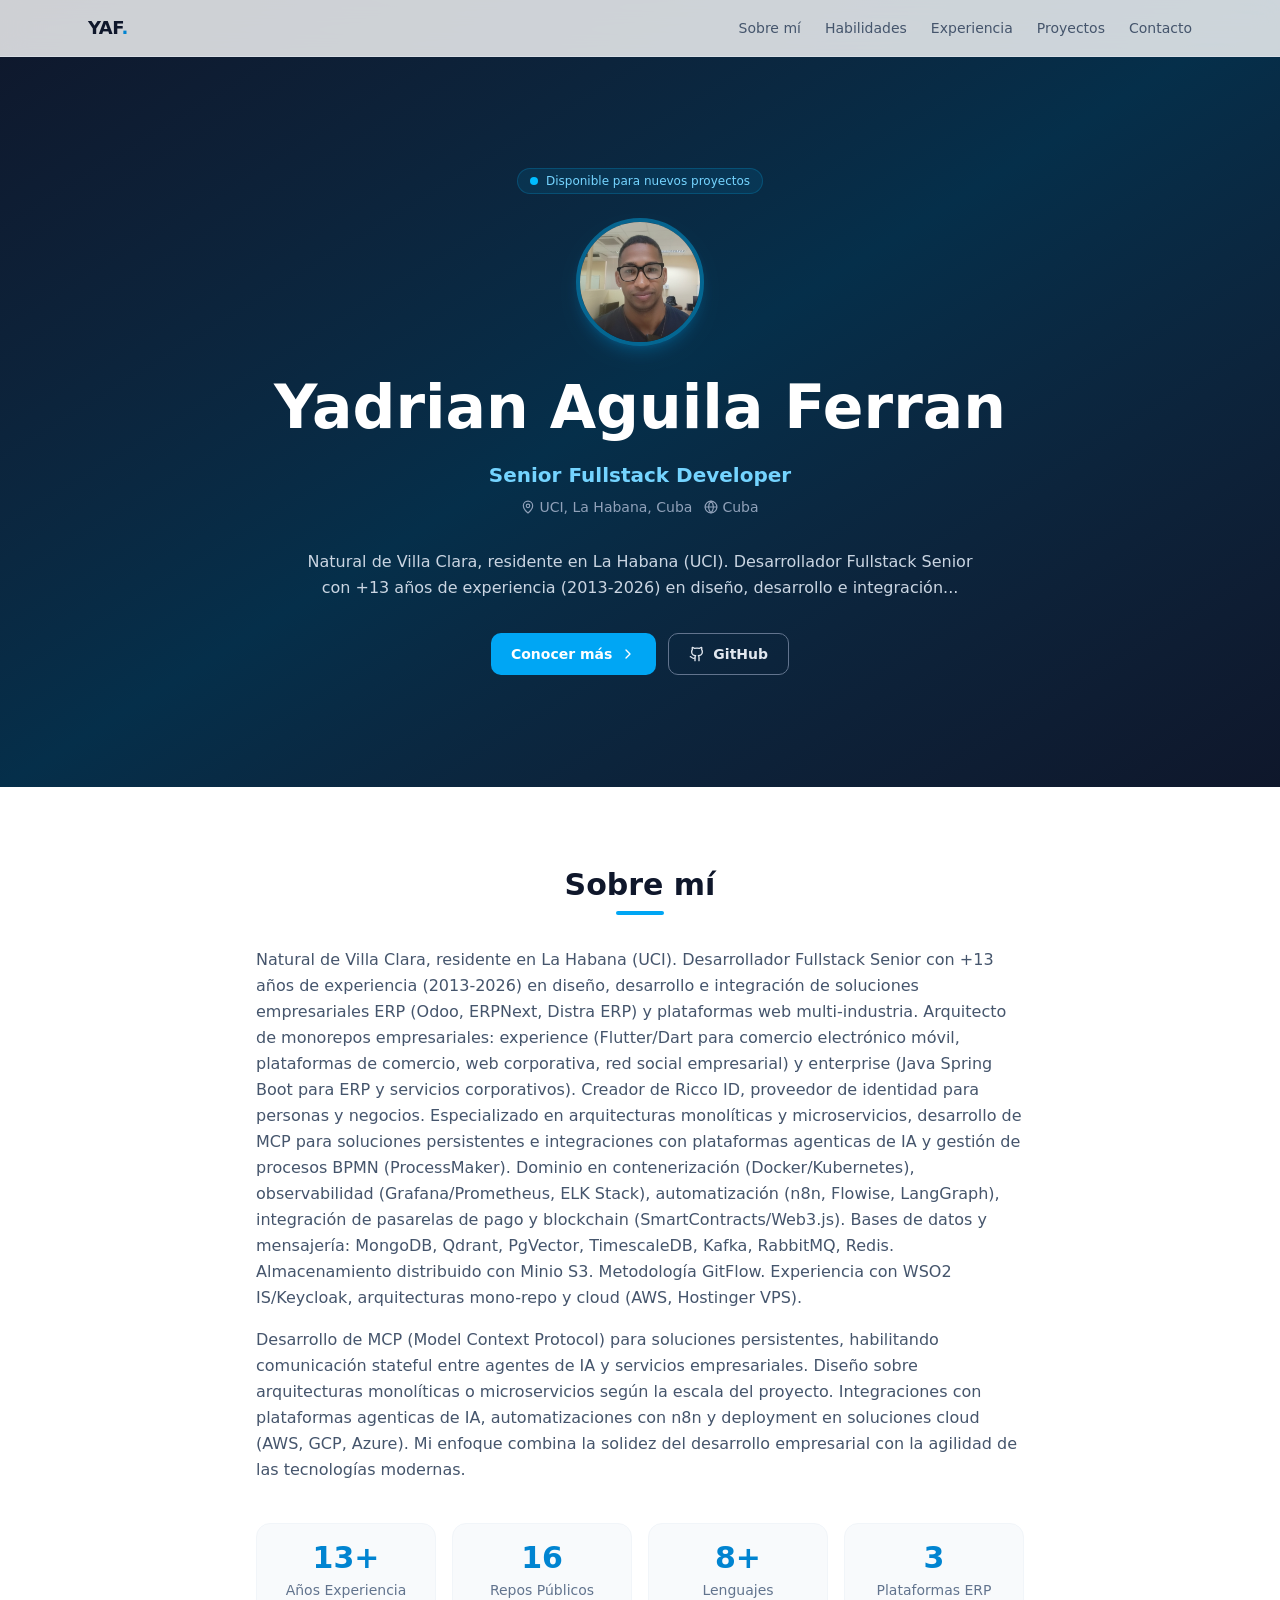
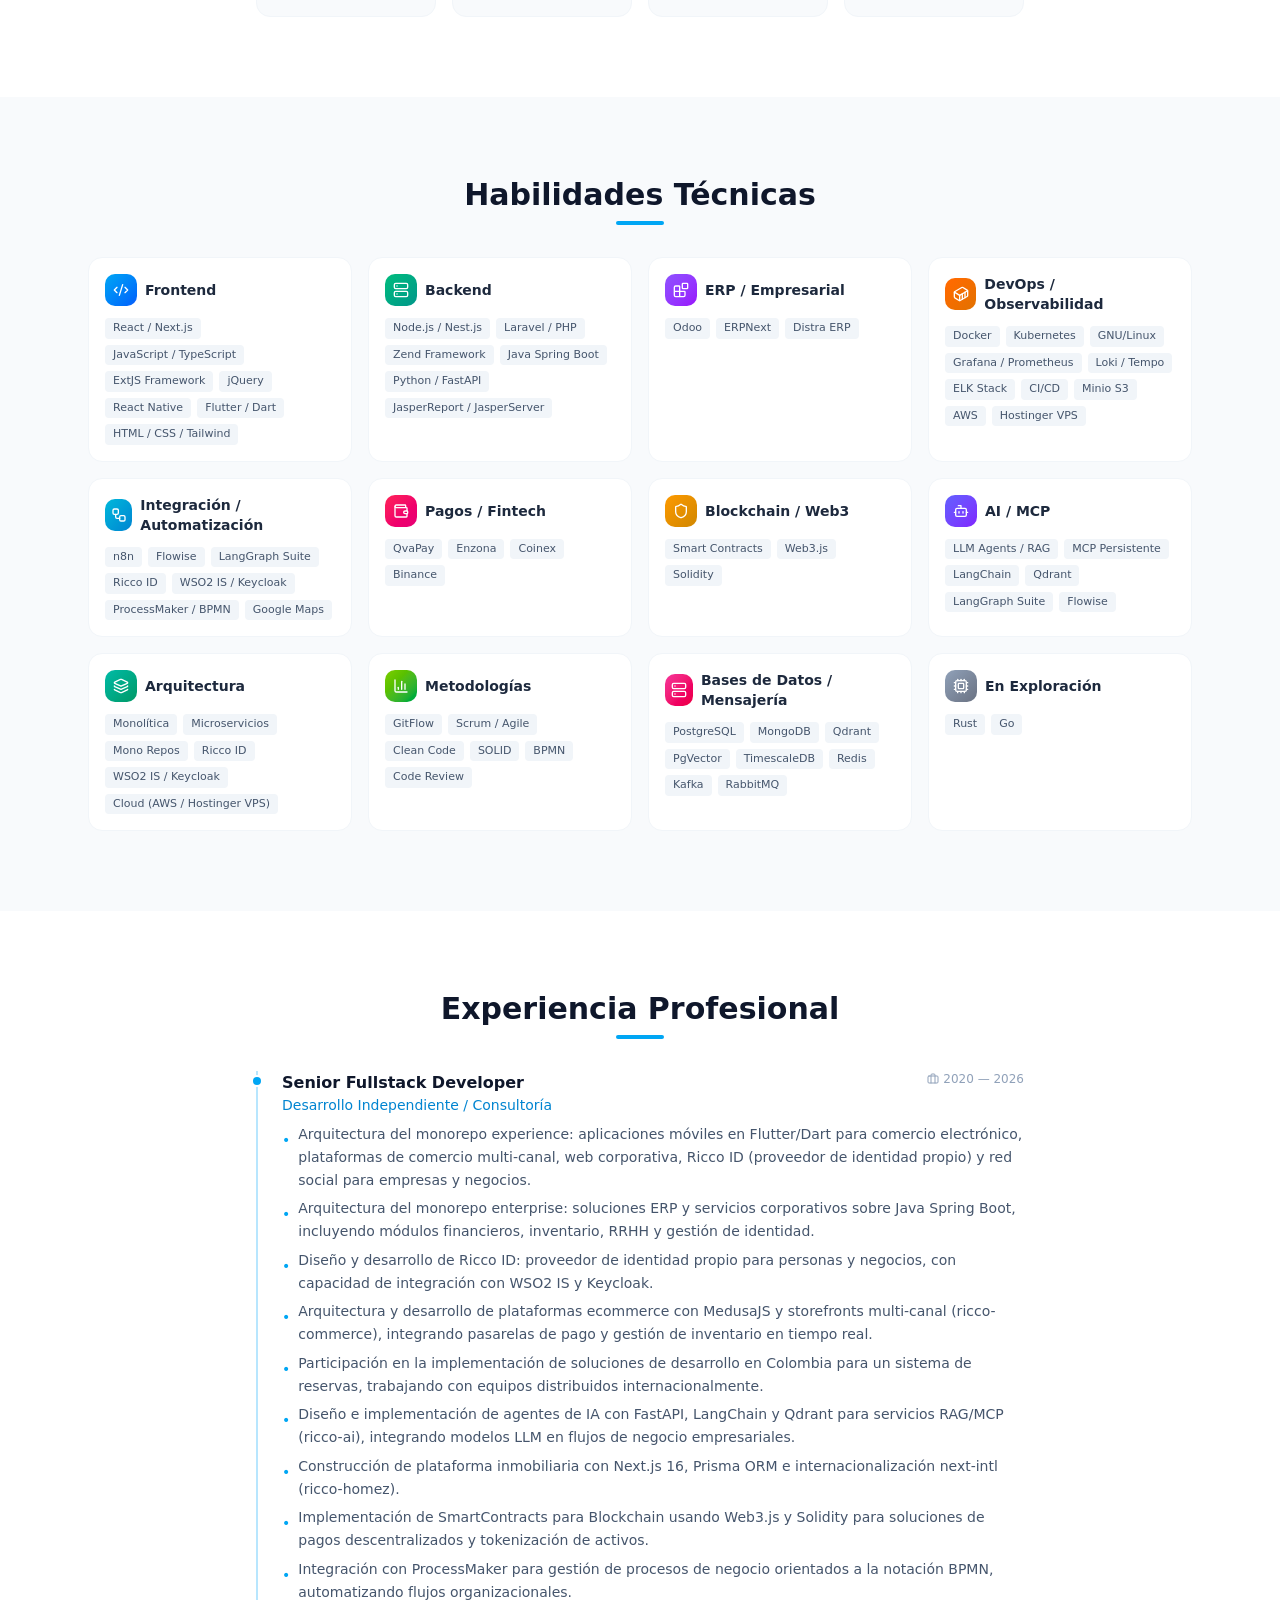
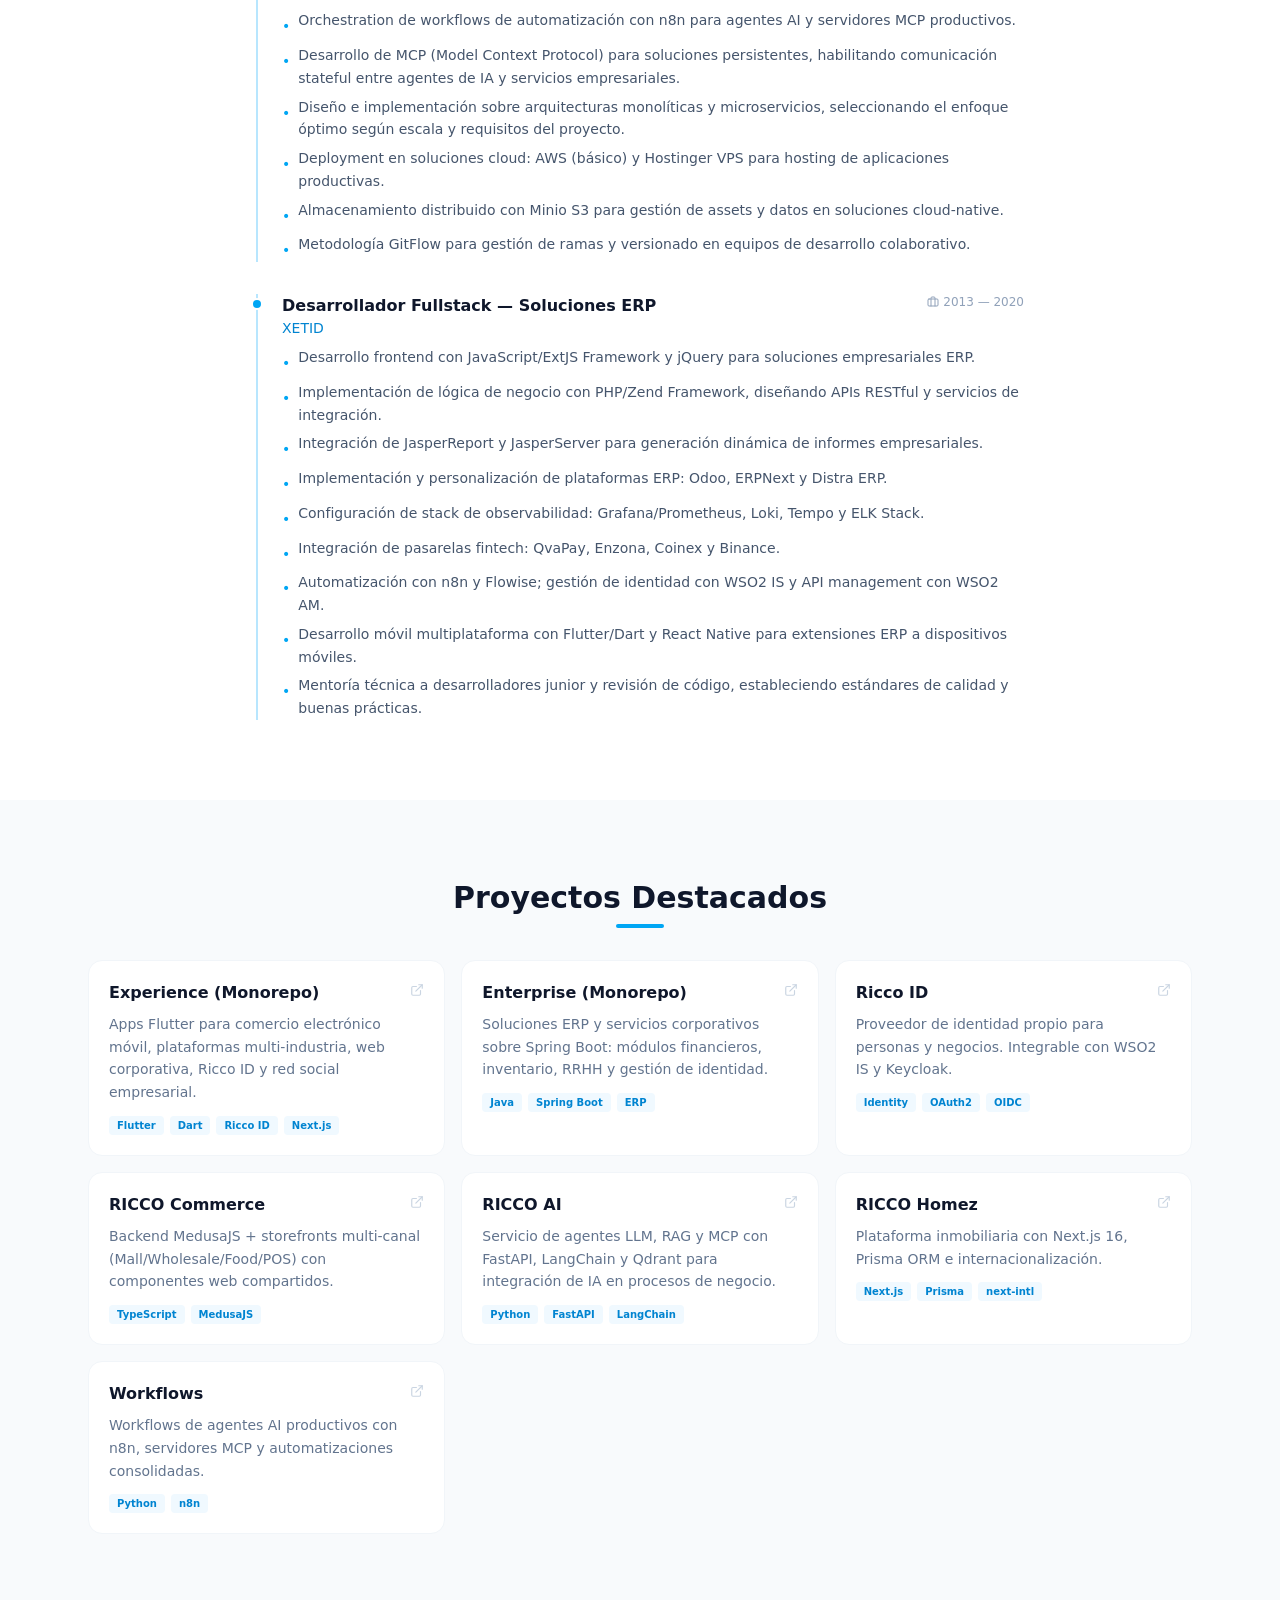
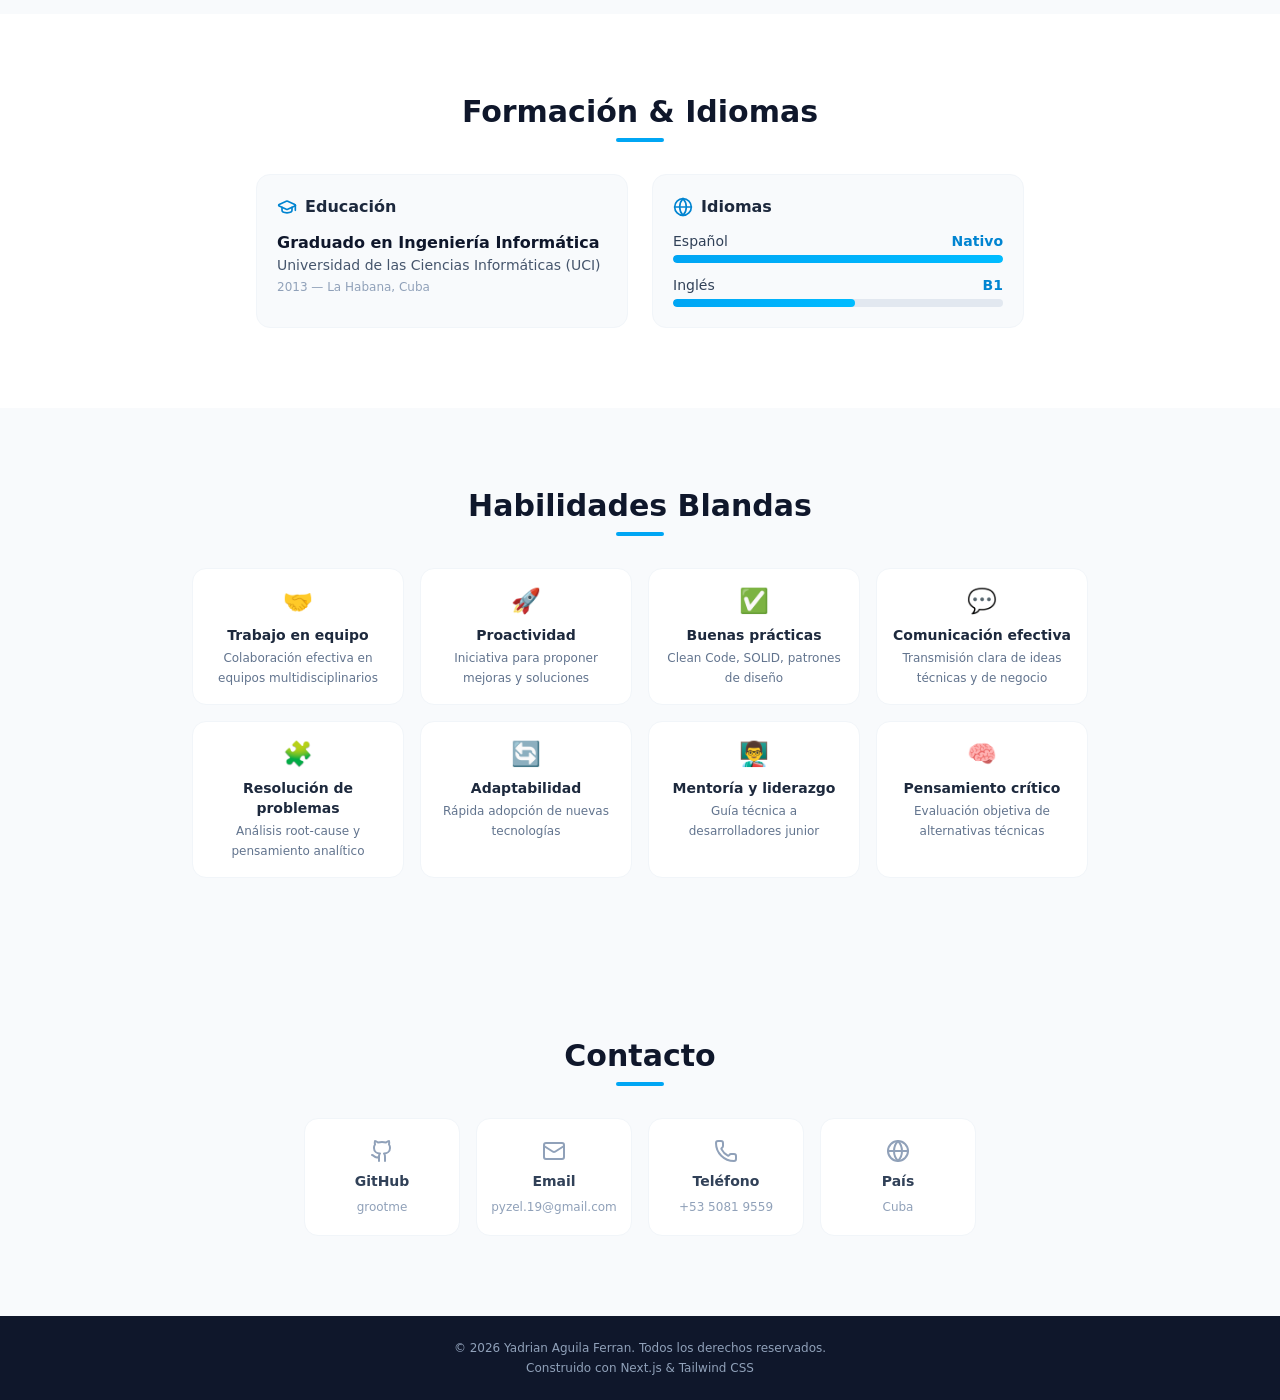
==== commit 47869f3d: "Vogue redesign: magazine spread with left bg portrait, fixed visibility & padding" ====
--- a/index.html
+++ b/index.html
@@ -1 +1 @@
-<!DOCTYPE html><!--yBsd3alhrGT422QXcdykQ--><html lang="es"><head><meta charSet="utf-8"/><meta name="viewport" content="width=device-width, initial-scale=1"/><link rel="preload" href="/_next/static/media/83afe278b6a6bb3c-s.p.3a6ba036.woff2" as="font" crossorigin="" type="font/woff2"/><link rel="preload" as="image" href="/photo.png"/><link rel="stylesheet" href="/_next/static/chunks/d41ba60faff93bff.css" data-precedence="next"/><link rel="stylesheet" href="/_next/static/chunks/c707a44258e0393a.css" data-precedence="next"/><link rel="preload" as="script" fetchPriority="low" href="/_next/static/chunks/f08f35e58330c2bb.js"/><script src="/_next/static/chunks/576dcf509bd13226.js" async=""></script><script src="/_next/static/chunks/b5c6d2af80386b34.js" async=""></script><script src="/_next/static/chunks/turbopack-96a1a85c1ce7d4a5.js" async=""></script><script src="/_next/static/chunks/ff1a16fafef87110.js" async=""></script><script src="/_next/static/chunks/f551379acc9349e8.js" async=""></script><script src="/_next/static/chunks/4b935edd0cea1ee3.js" async=""></script><script src="/_next/static/chunks/1c577ec45ff4c3f3.js" async=""></script><script src="/_next/static/chunks/3136f88c11781cdc.js" async=""></script><meta name="next-size-adjust" content=""/><title>Yadrian Aguila Ferran — Senior Fullstack Developer</title><meta name="description" content="Portafolio profesional de Yadrian Aguila Ferran. Senior Fullstack Developer con +10 años de experiencia en ERP, arquitecturas web, cloud y movil."/><meta name="author" content="Yadrian Aguila Ferran"/><meta name="keywords" content="Yadrian Aguila Ferran,Fullstack Developer,Senior Developer,Next.js,Node.js,Laravel,ERP,Docker,Kubernetes"/><meta property="og:title" content="Yadrian Aguila Ferran — Senior Fullstack Developer"/><meta property="og:description" content="Portafolio profesional. Senior Fullstack Developer con +10 años de experiencia."/><meta property="og:type" content="website"/><meta name="twitter:card" content="summary"/><meta name="twitter:title" content="Yadrian Aguila Ferran — Senior Fullstack Developer"/><meta name="twitter:description" content="Portafolio profesional. Senior Fullstack Developer con +10 años de experiencia."/><script src="/_next/static/chunks/a6dad97d9634a72d.js" noModule=""></script></head><body class="inter_fe8b9d92-module__LINzvG__variable antialiased"><div hidden=""><!--$--><!--/$--></div><div class="min-h-screen flex flex-col bg-white font-[var(--font-inter)]"><nav class="fixed top-0 inset-x-0 z-50 bg-white/80 backdrop-blur-md border-b border-slate-200/60"><div class="max-w-6xl mx-auto flex items-center justify-between px-4 sm:px-6 h-14"><a href="#" class="font-bold text-lg tracking-tight text-slate-900">YAF<span class="text-sky-600">.</span></a><ul class="hidden md:flex gap-6 text-sm font-medium text-slate-600"><li><a href="#about" class="hover:text-sky-600 transition-colors">Sobre mí</a></li><li><a href="#skills" class="hover:text-sky-600 transition-colors">Habilidades</a></li><li><a href="#experience" class="hover:text-sky-600 transition-colors">Experiencia</a></li><li><a href="#projects" class="hover:text-sky-600 transition-colors">Proyectos</a></li><li><a href="#contact" class="hover:text-sky-600 transition-colors">Contacto</a></li></ul><button class="md:hidden p-2 text-slate-600" aria-label="Menu"><svg width="24" height="24" fill="none" stroke="currentColor" stroke-width="2"><path d="M4 6h16M4 12h16M4 18h16"></path></svg></button></div></nav><main class="flex-1"><section class="relative pt-14 overflow-hidden"><div class="absolute inset-0 bg-gradient-to-br from-slate-900 via-sky-950 to-slate-900"></div><div class="absolute inset-0 opacity-20 bg-[radial-gradient(ellipse_at_top_right,_var(--tw-gradient-stops))] from-sky-400 via-transparent to-transparent"></div><div class="relative max-w-6xl mx-auto px-4 sm:px-6 py-20 sm:py-28 text-center"><div class="inline-flex items-center gap-2 px-3 py-1 rounded-full bg-sky-500/10 border border-sky-400/20 text-sky-300 text-xs font-medium mb-6"><span class="w-2 h-2 rounded-full bg-sky-400 animate-pulse"></span>Disponible para nuevos proyectos</div><img src="/photo.png" alt="Yadrian Aguila Ferran" class="w-28 h-28 sm:w-32 sm:h-32 rounded-full object-cover border-4 border-sky-400/40 shadow-lg shadow-sky-500/20 mx-auto mb-6"/><h1 class="text-4xl sm:text-5xl lg:text-6xl font-extrabold text-white leading-tight mb-4">Yadrian Aguila Ferran</h1><p class="text-lg sm:text-xl text-sky-300 font-semibold mb-2">Senior Fullstack Developer</p><p class="flex items-center justify-center gap-3 text-slate-400 text-sm mb-8"><span class="inline-flex items-center gap-1"><svg xmlns="http://www.w3.org/2000/svg" width="14" height="14" viewBox="0 0 24 24" fill="none" stroke="currentColor" stroke-width="2" stroke-linecap="round" stroke-linejoin="round" class="lucide lucide-map-pin" aria-hidden="true"><path d="M20 10c0 4.993-5.539 10.193-7.399 11.799a1 1 0 0 1-1.202 0C9.539 20.193 4 14.993 4 10a8 8 0 0 1 16 0"></path><circle cx="12" cy="10" r="3"></circle></svg> <!-- -->UCI, La Habana, Cuba</span><span class="inline-flex items-center gap-1"><svg xmlns="http://www.w3.org/2000/svg" width="14" height="14" viewBox="0 0 24 24" fill="none" stroke="currentColor" stroke-width="2" stroke-linecap="round" stroke-linejoin="round" class="lucide lucide-globe" aria-hidden="true"><circle cx="12" cy="12" r="10"></circle><path d="M12 2a14.5 14.5 0 0 0 0 20 14.5 14.5 0 0 0 0-20"></path><path d="M2 12h20"></path></svg> <!-- -->Cuba</span></p><p class="max-w-2xl mx-auto text-slate-300 text-sm sm:text-base leading-relaxed mb-8">Natural de Villa Clara, residente en La Habana (UCI). Desarrollador Fullstack Senior con +13 años de experiencia (2013-2026) en diseño, desarrollo e integración<!-- -->...</p><div class="flex flex-wrap justify-center gap-3"><a href="#about" class="inline-flex items-center gap-2 px-5 py-2.5 rounded-lg bg-sky-500 text-white font-semibold text-sm hover:bg-sky-400 transition">Conocer más <svg xmlns="http://www.w3.org/2000/svg" width="16" height="16" viewBox="0 0 24 24" fill="none" stroke="currentColor" stroke-width="2" stroke-linecap="round" stroke-linejoin="round" class="lucide lucide-chevron-right" aria-hidden="true"><path d="m9 18 6-6-6-6"></path></svg></a><a href="https://github.com/grootme" target="_blank" rel="noopener noreferrer" class="inline-flex items-center gap-2 px-5 py-2.5 rounded-lg border border-slate-500 text-slate-200 font-semibold text-sm hover:border-sky-400 hover:text-sky-300 transition"><svg xmlns="http://www.w3.org/2000/svg" width="16" height="16" viewBox="0 0 24 24" fill="none" stroke="currentColor" stroke-width="2" stroke-linecap="round" stroke-linejoin="round" class="lucide lucide-github" aria-hidden="true"><path d="M15 22v-4a4.8 4.8 0 0 0-1-3.5c3 0 6-2 6-5.5.08-1.25-.27-2.48-1-3.5.28-1.15.28-2.35 0-3.5 0 0-1 0-3 1.5-2.64-.5-5.36-.5-8 0C6 2 5 2 5 2c-.3 1.15-.3 2.35 0 3.5A5.403 5.403 0 0 0 4 9c0 3.5 3 5.5 6 5.5-.39.49-.68 1.05-.85 1.65-.17.6-.22 1.23-.15 1.85v4"></path><path d="M9 18c-4.51 2-5-2-7-2"></path></svg> GitHub</a></div></div></section><section id="about" class="py-16 sm:py-20 bg-white"><div class="max-w-6xl mx-auto px-4 sm:px-6"><div class="mb-8 text-center"><h2 class="text-2xl sm:text-3xl font-extrabold text-slate-900">Sobre mí</h2><div class="mt-2 mx-auto w-12 h-1 rounded-full bg-sky-500"></div></div><div class="max-w-3xl mx-auto text-slate-600 text-sm sm:text-base leading-relaxed space-y-4"><p>Natural de Villa Clara, residente en La Habana (UCI). Desarrollador Fullstack Senior con +13 años de experiencia (2013-2026) en diseño, desarrollo e integración de soluciones empresariales ERP (Odoo, ERPNext, Distra ERP) y plataformas web multi-industria. Arquitecto de monorepos empresariales: experience (Flutter/Dart para comercio electrónico móvil, plataformas de comercio, web corporativa, red social empresarial) y enterprise (Java Spring Boot para ERP y servicios corporativos). Creador de Ricco ID, proveedor de identidad para personas y negocios. Especializado en arquitecturas monolíticas y microservicios, desarrollo de MCP para soluciones persistentes e integraciones con plataformas agenticas de IA y gestión de procesos BPMN (ProcessMaker). Dominio en contenerización (Docker/Kubernetes), observabilidad (Grafana/Prometheus, ELK Stack), automatización (n8n, Flowise, LangGraph), integración de pasarelas de pago y blockchain (SmartContracts/Web3.js). Bases de datos y mensajería: MongoDB, Qdrant, PgVector, TimescaleDB, Kafka, RabbitMQ, Redis. Almacenamiento distribuido con Minio S3. Metodología GitFlow. Experiencia con WSO2 IS/Keycloak, arquitecturas mono-repo y cloud (AWS, Hostinger VPS).</p><p>Desarrollo de MCP (Model Context Protocol) para soluciones persistentes, habilitando comunicación stateful entre agentes de IA y servicios empresariales. Diseño sobre arquitecturas monolíticas o microservicios según la escala del proyecto. Integraciones con plataformas agenticas de IA, automatizaciones con n8n y deployment en soluciones cloud (AWS, GCP, Azure). Mi enfoque combina la solidez del desarrollo empresarial con la agilidad de las tecnologías modernas.</p></div><div class="grid grid-cols-2 sm:grid-cols-4 gap-4 mt-10 max-w-3xl mx-auto"><div class="text-center p-4 rounded-xl bg-slate-50 border border-slate-100"><div class="text-2xl sm:text-3xl font-extrabold text-sky-600">13+</div><div class="text-xs sm:text-sm text-slate-500 mt-1">Años Experiencia</div></div><div class="text-center p-4 rounded-xl bg-slate-50 border border-slate-100"><div class="text-2xl sm:text-3xl font-extrabold text-sky-600">16</div><div class="text-xs sm:text-sm text-slate-500 mt-1">Repos Públicos</div></div><div class="text-center p-4 rounded-xl bg-slate-50 border border-slate-100"><div class="text-2xl sm:text-3xl font-extrabold text-sky-600">8+</div><div class="text-xs sm:text-sm text-slate-500 mt-1">Lenguajes</div></div><div class="text-center p-4 rounded-xl bg-slate-50 border border-slate-100"><div class="text-2xl sm:text-3xl font-extrabold text-sky-600">3</div><div class="text-xs sm:text-sm text-slate-500 mt-1">Plataformas ERP</div></div></div></div></section><section id="skills" class="py-16 sm:py-20 bg-slate-50"><div class="max-w-6xl mx-auto px-4 sm:px-6"><div class="mb-8 text-center"><h2 class="text-2xl sm:text-3xl font-extrabold text-slate-900">Habilidades Técnicas</h2><div class="mt-2 mx-auto w-12 h-1 rounded-full bg-sky-500"></div></div><div class="grid sm:grid-cols-2 lg:grid-cols-4 gap-4"><div class="bg-white rounded-xl border border-slate-100 p-4 hover:shadow-md transition-shadow"><div class="flex items-center gap-2 mb-3"><div class="w-8 h-8 rounded-lg bg-gradient-to-br from-sky-500 to-blue-600 flex items-center justify-center"><svg xmlns="http://www.w3.org/2000/svg" width="16" height="16" viewBox="0 0 24 24" fill="none" stroke="currentColor" stroke-width="2" stroke-linecap="round" stroke-linejoin="round" class="lucide lucide-code-xml text-white" aria-hidden="true"><path d="m18 16 4-4-4-4"></path><path d="m6 8-4 4 4 4"></path><path d="m14.5 4-5 16"></path></svg></div><h3 class="font-semibold text-sm text-slate-800">Frontend</h3></div><div class="flex flex-wrap gap-1.5"><span class="px-2 py-0.5 rounded text-[11px] font-medium bg-slate-100 text-slate-600">React / Next.js</span><span class="px-2 py-0.5 rounded text-[11px] font-medium bg-slate-100 text-slate-600">JavaScript / TypeScript</span><span class="px-2 py-0.5 rounded text-[11px] font-medium bg-slate-100 text-slate-600">ExtJS Framework</span><span class="px-2 py-0.5 rounded text-[11px] font-medium bg-slate-100 text-slate-600">jQuery</span><span class="px-2 py-0.5 rounded text-[11px] font-medium bg-slate-100 text-slate-600">React Native</span><span class="px-2 py-0.5 rounded text-[11px] font-medium bg-slate-100 text-slate-600">Flutter / Dart</span><span class="px-2 py-0.5 rounded text-[11px] font-medium bg-slate-100 text-slate-600">HTML / CSS / Tailwind</span></div></div><div class="bg-white rounded-xl border border-slate-100 p-4 hover:shadow-md transition-shadow"><div class="flex items-center gap-2 mb-3"><div class="w-8 h-8 rounded-lg bg-gradient-to-br from-emerald-500 to-teal-600 flex items-center justify-center"><svg xmlns="http://www.w3.org/2000/svg" width="16" height="16" viewBox="0 0 24 24" fill="none" stroke="currentColor" stroke-width="2" stroke-linecap="round" stroke-linejoin="round" class="lucide lucide-server text-white" aria-hidden="true"><rect width="20" height="8" x="2" y="2" rx="2" ry="2"></rect><rect width="20" height="8" x="2" y="14" rx="2" ry="2"></rect><line x1="6" x2="6.01" y1="6" y2="6"></line><line x1="6" x2="6.01" y1="18" y2="18"></line></svg></div><h3 class="font-semibold text-sm text-slate-800">Backend</h3></div><div class="flex flex-wrap gap-1.5"><span class="px-2 py-0.5 rounded text-[11px] font-medium bg-slate-100 text-slate-600">Node.js / Nest.js</span><span class="px-2 py-0.5 rounded text-[11px] font-medium bg-slate-100 text-slate-600">Laravel / PHP</span><span class="px-2 py-0.5 rounded text-[11px] font-medium bg-slate-100 text-slate-600">Zend Framework</span><span class="px-2 py-0.5 rounded text-[11px] font-medium bg-slate-100 text-slate-600">Java Spring Boot</span><span class="px-2 py-0.5 rounded text-[11px] font-medium bg-slate-100 text-slate-600">Python / FastAPI</span><span class="px-2 py-0.5 rounded text-[11px] font-medium bg-slate-100 text-slate-600">JasperReport / JasperServer</span></div></div><div class="bg-white rounded-xl border border-slate-100 p-4 hover:shadow-md transition-shadow"><div class="flex items-center gap-2 mb-3"><div class="w-8 h-8 rounded-lg bg-gradient-to-br from-violet-500 to-purple-600 flex items-center justify-center"><svg xmlns="http://www.w3.org/2000/svg" width="16" height="16" viewBox="0 0 24 24" fill="none" stroke="currentColor" stroke-width="2" stroke-linecap="round" stroke-linejoin="round" class="lucide lucide-blocks text-white" aria-hidden="true"><path d="M10 22V7a1 1 0 0 0-1-1H4a2 2 0 0 0-2 2v12a2 2 0 0 0 2 2h12a2 2 0 0 0 2-2v-5a1 1 0 0 0-1-1H2"></path><rect x="14" y="2" width="8" height="8" rx="1"></rect></svg></div><h3 class="font-semibold text-sm text-slate-800">ERP / Empresarial</h3></div><div class="flex flex-wrap gap-1.5"><span class="px-2 py-0.5 rounded text-[11px] font-medium bg-slate-100 text-slate-600">Odoo</span><span class="px-2 py-0.5 rounded text-[11px] font-medium bg-slate-100 text-slate-600">ERPNext</span><span class="px-2 py-0.5 rounded text-[11px] font-medium bg-slate-100 text-slate-600">Distra ERP</span></div></div><div class="bg-white rounded-xl border border-slate-100 p-4 hover:shadow-md transition-shadow"><div class="flex items-center gap-2 mb-3"><div class="w-8 h-8 rounded-lg bg-gradient-to-br from-orange-500 to-amber-600 flex items-center justify-center"><svg xmlns="http://www.w3.org/2000/svg" width="16" height="16" viewBox="0 0 24 24" fill="none" stroke="currentColor" stroke-width="2" stroke-linecap="round" stroke-linejoin="round" class="lucide lucide-container text-white" aria-hidden="true"><path d="M22 7.7c0-.6-.4-1.2-.8-1.5l-6.3-3.9a1.72 1.72 0 0 0-1.7 0l-10.3 6c-.5.2-.9.8-.9 1.4v6.6c0 .5.4 1.2.8 1.5l6.3 3.9a1.72 1.72 0 0 0 1.7 0l10.3-6c.5-.3.9-1 .9-1.5Z"></path><path d="M10 21.9V14L2.1 9.1"></path><path d="m10 14 11.9-6.9"></path><path d="M14 19.8v-8.1"></path><path d="M18 17.5V9.4"></path></svg></div><h3 class="font-semibold text-sm text-slate-800">DevOps / Observabilidad</h3></div><div class="flex flex-wrap gap-1.5"><span class="px-2 py-0.5 rounded text-[11px] font-medium bg-slate-100 text-slate-600">Docker</span><span class="px-2 py-0.5 rounded text-[11px] font-medium bg-slate-100 text-slate-600">Kubernetes</span><span class="px-2 py-0.5 rounded text-[11px] font-medium bg-slate-100 text-slate-600">GNU/Linux</span><span class="px-2 py-0.5 rounded text-[11px] font-medium bg-slate-100 text-slate-600">Grafana / Prometheus</span><span class="px-2 py-0.5 rounded text-[11px] font-medium bg-slate-100 text-slate-600">Loki / Tempo</span><span class="px-2 py-0.5 rounded text-[11px] font-medium bg-slate-100 text-slate-600">ELK Stack</span><span class="px-2 py-0.5 rounded text-[11px] font-medium bg-slate-100 text-slate-600">CI/CD</span><span class="px-2 py-0.5 rounded text-[11px] font-medium bg-slate-100 text-slate-600">Minio S3</span><span class="px-2 py-0.5 rounded text-[11px] font-medium bg-slate-100 text-slate-600">AWS</span><span class="px-2 py-0.5 rounded text-[11px] font-medium bg-slate-100 text-slate-600">Hostinger VPS</span></div></div><div class="bg-white rounded-xl border border-slate-100 p-4 hover:shadow-md transition-shadow"><div class="flex items-center gap-2 mb-3"><div class="w-8 h-8 rounded-lg bg-gradient-to-br from-cyan-500 to-sky-600 flex items-center justify-center"><svg xmlns="http://www.w3.org/2000/svg" width="16" height="16" viewBox="0 0 24 24" fill="none" stroke="currentColor" stroke-width="2" stroke-linecap="round" stroke-linejoin="round" class="lucide lucide-workflow text-white" aria-hidden="true"><rect width="8" height="8" x="3" y="3" rx="2"></rect><path d="M7 11v4a2 2 0 0 0 2 2h4"></path><rect width="8" height="8" x="13" y="13" rx="2"></rect></svg></div><h3 class="font-semibold text-sm text-slate-800">Integración / Automatización</h3></div><div class="flex flex-wrap gap-1.5"><span class="px-2 py-0.5 rounded text-[11px] font-medium bg-slate-100 text-slate-600">n8n</span><span class="px-2 py-0.5 rounded text-[11px] font-medium bg-slate-100 text-slate-600">Flowise</span><span class="px-2 py-0.5 rounded text-[11px] font-medium bg-slate-100 text-slate-600">LangGraph Suite</span><span class="px-2 py-0.5 rounded text-[11px] font-medium bg-slate-100 text-slate-600">Ricco ID</span><span class="px-2 py-0.5 rounded text-[11px] font-medium bg-slate-100 text-slate-600">WSO2 IS / Keycloak</span><span class="px-2 py-0.5 rounded text-[11px] font-medium bg-slate-100 text-slate-600">ProcessMaker / BPMN</span><span class="px-2 py-0.5 rounded text-[11px] font-medium bg-slate-100 text-slate-600">Google Maps</span></div></div><div class="bg-white rounded-xl border border-slate-100 p-4 hover:shadow-md transition-shadow"><div class="flex items-center gap-2 mb-3"><div class="w-8 h-8 rounded-lg bg-gradient-to-br from-rose-500 to-pink-600 flex items-center justify-center"><svg xmlns="http://www.w3.org/2000/svg" width="16" height="16" viewBox="0 0 24 24" fill="none" stroke="currentColor" stroke-width="2" stroke-linecap="round" stroke-linejoin="round" class="lucide lucide-wallet text-white" aria-hidden="true"><path d="M19 7V4a1 1 0 0 0-1-1H5a2 2 0 0 0 0 4h15a1 1 0 0 1 1 1v4h-3a2 2 0 0 0 0 4h3a1 1 0 0 0 1-1v-2a1 1 0 0 0-1-1"></path><path d="M3 5v14a2 2 0 0 0 2 2h15a1 1 0 0 0 1-1v-4"></path></svg></div><h3 class="font-semibold text-sm text-slate-800">Pagos / Fintech</h3></div><div class="flex flex-wrap gap-1.5"><span class="px-2 py-0.5 rounded text-[11px] font-medium bg-slate-100 text-slate-600">QvaPay</span><span class="px-2 py-0.5 rounded text-[11px] font-medium bg-slate-100 text-slate-600">Enzona</span><span class="px-2 py-0.5 rounded text-[11px] font-medium bg-slate-100 text-slate-600">Coinex</span><span class="px-2 py-0.5 rounded text-[11px] font-medium bg-slate-100 text-slate-600">Binance</span></div></div><div class="bg-white rounded-xl border border-slate-100 p-4 hover:shadow-md transition-shadow"><div class="flex items-center gap-2 mb-3"><div class="w-8 h-8 rounded-lg bg-gradient-to-br from-amber-500 to-yellow-600 flex items-center justify-center"><svg xmlns="http://www.w3.org/2000/svg" width="16" height="16" viewBox="0 0 24 24" fill="none" stroke="currentColor" stroke-width="2" stroke-linecap="round" stroke-linejoin="round" class="lucide lucide-shield text-white" aria-hidden="true"><path d="M20 13c0 5-3.5 7.5-7.66 8.95a1 1 0 0 1-.67-.01C7.5 20.5 4 18 4 13V6a1 1 0 0 1 1-1c2 0 4.5-1.2 6.24-2.72a1.17 1.17 0 0 1 1.52 0C14.51 3.81 17 5 19 5a1 1 0 0 1 1 1z"></path></svg></div><h3 class="font-semibold text-sm text-slate-800">Blockchain / Web3</h3></div><div class="flex flex-wrap gap-1.5"><span class="px-2 py-0.5 rounded text-[11px] font-medium bg-slate-100 text-slate-600">Smart Contracts</span><span class="px-2 py-0.5 rounded text-[11px] font-medium bg-slate-100 text-slate-600">Web3.js</span><span class="px-2 py-0.5 rounded text-[11px] font-medium bg-slate-100 text-slate-600">Solidity</span></div></div><div class="bg-white rounded-xl border border-slate-100 p-4 hover:shadow-md transition-shadow"><div class="flex items-center gap-2 mb-3"><div class="w-8 h-8 rounded-lg bg-gradient-to-br from-indigo-500 to-violet-600 flex items-center justify-center"><svg xmlns="http://www.w3.org/2000/svg" width="16" height="16" viewBox="0 0 24 24" fill="none" stroke="currentColor" stroke-width="2" stroke-linecap="round" stroke-linejoin="round" class="lucide lucide-bot text-white" aria-hidden="true"><path d="M12 8V4H8"></path><rect width="16" height="12" x="4" y="8" rx="2"></rect><path d="M2 14h2"></path><path d="M20 14h2"></path><path d="M15 13v2"></path><path d="M9 13v2"></path></svg></div><h3 class="font-semibold text-sm text-slate-800">AI / MCP</h3></div><div class="flex flex-wrap gap-1.5"><span class="px-2 py-0.5 rounded text-[11px] font-medium bg-slate-100 text-slate-600">LLM Agents / RAG</span><span class="px-2 py-0.5 rounded text-[11px] font-medium bg-slate-100 text-slate-600">MCP Persistente</span><span class="px-2 py-0.5 rounded text-[11px] font-medium bg-slate-100 text-slate-600">LangChain</span><span class="px-2 py-0.5 rounded text-[11px] font-medium bg-slate-100 text-slate-600">Qdrant</span><span class="px-2 py-0.5 rounded text-[11px] font-medium bg-slate-100 text-slate-600">LangGraph Suite</span><span class="px-2 py-0.5 rounded text-[11px] font-medium bg-slate-100 text-slate-600">Flowise</span></div></div><div class="bg-white rounded-xl border border-slate-100 p-4 hover:shadow-md transition-shadow"><div class="flex items-center gap-2 mb-3"><div class="w-8 h-8 rounded-lg bg-gradient-to-br from-teal-500 to-emerald-600 flex items-center justify-center"><svg xmlns="http://www.w3.org/2000/svg" width="16" height="16" viewBox="0 0 24 24" fill="none" stroke="currentColor" stroke-width="2" stroke-linecap="round" stroke-linejoin="round" class="lucide lucide-layers text-white" aria-hidden="true"><path d="M12.83 2.18a2 2 0 0 0-1.66 0L2.6 6.08a1 1 0 0 0 0 1.83l8.58 3.91a2 2 0 0 0 1.66 0l8.58-3.9a1 1 0 0 0 0-1.83z"></path><path d="M2 12a1 1 0 0 0 .58.91l8.6 3.91a2 2 0 0 0 1.65 0l8.58-3.9A1 1 0 0 0 22 12"></path><path d="M2 17a1 1 0 0 0 .58.91l8.6 3.91a2 2 0 0 0 1.65 0l8.58-3.9A1 1 0 0 0 22 17"></path></svg></div><h3 class="font-semibold text-sm text-slate-800">Arquitectura</h3></div><div class="flex flex-wrap gap-1.5"><span class="px-2 py-0.5 rounded text-[11px] font-medium bg-slate-100 text-slate-600">Monolítica</span><span class="px-2 py-0.5 rounded text-[11px] font-medium bg-slate-100 text-slate-600">Microservicios</span><span class="px-2 py-0.5 rounded text-[11px] font-medium bg-slate-100 text-slate-600">Mono Repos</span><span class="px-2 py-0.5 rounded text-[11px] font-medium bg-slate-100 text-slate-600">Ricco ID</span><span class="px-2 py-0.5 rounded text-[11px] font-medium bg-slate-100 text-slate-600">WSO2 IS / Keycloak</span><span class="px-2 py-0.5 rounded text-[11px] font-medium bg-slate-100 text-slate-600">Cloud (AWS / Hostinger VPS)</span></div></div><div class="bg-white rounded-xl border border-slate-100 p-4 hover:shadow-md transition-shadow"><div class="flex items-center gap-2 mb-3"><div class="w-8 h-8 rounded-lg bg-gradient-to-br from-lime-500 to-green-600 flex items-center justify-center"><svg xmlns="http://www.w3.org/2000/svg" width="16" height="16" viewBox="0 0 24 24" fill="none" stroke="currentColor" stroke-width="2" stroke-linecap="round" stroke-linejoin="round" class="lucide lucide-chart-column text-white" aria-hidden="true"><path d="M3 3v16a2 2 0 0 0 2 2h16"></path><path d="M18 17V9"></path><path d="M13 17V5"></path><path d="M8 17v-3"></path></svg></div><h3 class="font-semibold text-sm text-slate-800">Metodologías</h3></div><div class="flex flex-wrap gap-1.5"><span class="px-2 py-0.5 rounded text-[11px] font-medium bg-slate-100 text-slate-600">GitFlow</span><span class="px-2 py-0.5 rounded text-[11px] font-medium bg-slate-100 text-slate-600">Scrum / Agile</span><span class="px-2 py-0.5 rounded text-[11px] font-medium bg-slate-100 text-slate-600">Clean Code</span><span class="px-2 py-0.5 rounded text-[11px] font-medium bg-slate-100 text-slate-600">SOLID</span><span class="px-2 py-0.5 rounded text-[11px] font-medium bg-slate-100 text-slate-600">BPMN</span><span class="px-2 py-0.5 rounded text-[11px] font-medium bg-slate-100 text-slate-600">Code Review</span></div></div><div class="bg-white rounded-xl border border-slate-100 p-4 hover:shadow-md transition-shadow"><div class="flex items-center gap-2 mb-3"><div class="w-8 h-8 rounded-lg bg-gradient-to-br from-pink-500 to-rose-600 flex items-center justify-center"><svg xmlns="http://www.w3.org/2000/svg" width="16" height="16" viewBox="0 0 24 24" fill="none" stroke="currentColor" stroke-width="2" stroke-linecap="round" stroke-linejoin="round" class="lucide lucide-server text-white" aria-hidden="true"><rect width="20" height="8" x="2" y="2" rx="2" ry="2"></rect><rect width="20" height="8" x="2" y="14" rx="2" ry="2"></rect><line x1="6" x2="6.01" y1="6" y2="6"></line><line x1="6" x2="6.01" y1="18" y2="18"></line></svg></div><h3 class="font-semibold text-sm text-slate-800">Bases de Datos / Mensajería</h3></div><div class="flex flex-wrap gap-1.5"><span class="px-2 py-0.5 rounded text-[11px] font-medium bg-slate-100 text-slate-600">PostgreSQL</span><span class="px-2 py-0.5 rounded text-[11px] font-medium bg-slate-100 text-slate-600">MongoDB</span><span class="px-2 py-0.5 rounded text-[11px] font-medium bg-slate-100 text-slate-600">Qdrant</span><span class="px-2 py-0.5 rounded text-[11px] font-medium bg-slate-100 text-slate-600">PgVector</span><span class="px-2 py-0.5 rounded text-[11px] font-medium bg-slate-100 text-slate-600">TimescaleDB</span><span class="px-2 py-0.5 rounded text-[11px] font-medium bg-slate-100 text-slate-600">Redis</span><span class="px-2 py-0.5 rounded text-[11px] font-medium bg-slate-100 text-slate-600">Kafka</span><span class="px-2 py-0.5 rounded text-[11px] font-medium bg-slate-100 text-slate-600">RabbitMQ</span></div></div><div class="bg-white rounded-xl border border-slate-100 p-4 hover:shadow-md transition-shadow"><div class="flex items-center gap-2 mb-3"><div class="w-8 h-8 rounded-lg bg-gradient-to-br from-slate-400 to-gray-500 flex items-center justify-center"><svg xmlns="http://www.w3.org/2000/svg" width="16" height="16" viewBox="0 0 24 24" fill="none" stroke="currentColor" stroke-width="2" stroke-linecap="round" stroke-linejoin="round" class="lucide lucide-cpu text-white" aria-hidden="true"><path d="M12 20v2"></path><path d="M12 2v2"></path><path d="M17 20v2"></path><path d="M17 2v2"></path><path d="M2 12h2"></path><path d="M2 17h2"></path><path d="M2 7h2"></path><path d="M20 12h2"></path><path d="M20 17h2"></path><path d="M20 7h2"></path><path d="M7 20v2"></path><path d="M7 2v2"></path><rect x="4" y="4" width="16" height="16" rx="2"></rect><rect x="8" y="8" width="8" height="8" rx="1"></rect></svg></div><h3 class="font-semibold text-sm text-slate-800">En Exploración</h3></div><div class="flex flex-wrap gap-1.5"><span class="px-2 py-0.5 rounded text-[11px] font-medium bg-slate-100 text-slate-600">Rust</span><span class="px-2 py-0.5 rounded text-[11px] font-medium bg-slate-100 text-slate-600">Go</span></div></div></div></div></section><section id="experience" class="py-16 sm:py-20 bg-white"><div class="max-w-6xl mx-auto px-4 sm:px-6"><div class="mb-8 text-center"><h2 class="text-2xl sm:text-3xl font-extrabold text-slate-900">Experiencia Profesional</h2><div class="mt-2 mx-auto w-12 h-1 rounded-full bg-sky-500"></div></div><div class="max-w-3xl mx-auto space-y-8"><div class="relative pl-6 border-l-2 border-sky-200"><div class="absolute -left-[7px] top-1 w-3 h-3 rounded-full bg-sky-500 border-2 border-white"></div><div class="flex flex-col sm:flex-row sm:items-start sm:justify-between mb-1"><div><h3 class="font-bold text-slate-900">Senior Fullstack Developer</h3><p class="text-sky-600 text-sm font-medium">Desarrollo Independiente / Consultoría</p></div><div class="text-xs text-slate-400 mt-1 sm:mt-0 whitespace-nowrap flex items-center gap-1"><svg xmlns="http://www.w3.org/2000/svg" width="12" height="12" viewBox="0 0 24 24" fill="none" stroke="currentColor" stroke-width="2" stroke-linecap="round" stroke-linejoin="round" class="lucide lucide-briefcase" aria-hidden="true"><path d="M16 20V4a2 2 0 0 0-2-2h-4a2 2 0 0 0-2 2v16"></path><rect width="20" height="14" x="2" y="6" rx="2"></rect></svg> <!-- -->2020 — 2026</div></div><ul class="mt-2 space-y-1.5"><li class="text-sm text-slate-600 leading-relaxed flex gap-2"><span class="text-sky-500 mt-1.5 shrink-0">•</span>Arquitectura del monorepo experience: aplicaciones móviles en Flutter/Dart para comercio electrónico, plataformas de comercio multi-canal, web corporativa, Ricco ID (proveedor de identidad propio) y red social para empresas y negocios.</li><li class="text-sm text-slate-600 leading-relaxed flex gap-2"><span class="text-sky-500 mt-1.5 shrink-0">•</span>Arquitectura del monorepo enterprise: soluciones ERP y servicios corporativos sobre Java Spring Boot, incluyendo módulos financieros, inventario, RRHH y gestión de identidad.</li><li class="text-sm text-slate-600 leading-relaxed flex gap-2"><span class="text-sky-500 mt-1.5 shrink-0">•</span>Diseño y desarrollo de Ricco ID: proveedor de identidad propio para personas y negocios, con capacidad de integración con WSO2 IS y Keycloak.</li><li class="text-sm text-slate-600 leading-relaxed flex gap-2"><span class="text-sky-500 mt-1.5 shrink-0">•</span>Arquitectura y desarrollo de plataformas ecommerce con MedusaJS y storefronts multi-canal (ricco-commerce), integrando pasarelas de pago y gestión de inventario en tiempo real.</li><li class="text-sm text-slate-600 leading-relaxed flex gap-2"><span class="text-sky-500 mt-1.5 shrink-0">•</span>Participación en la implementación de soluciones de desarrollo en Colombia para un sistema de reservas, trabajando con equipos distribuidos internacionalmente.</li><li class="text-sm text-slate-600 leading-relaxed flex gap-2"><span class="text-sky-500 mt-1.5 shrink-0">•</span>Diseño e implementación de agentes de IA con FastAPI, LangChain y Qdrant para servicios RAG/MCP (ricco-ai), integrando modelos LLM en flujos de negocio empresariales.</li><li class="text-sm text-slate-600 leading-relaxed flex gap-2"><span class="text-sky-500 mt-1.5 shrink-0">•</span>Construcción de plataforma inmobiliaria con Next.js 16, Prisma ORM e internacionalización next-intl (ricco-homez).</li><li class="text-sm text-slate-600 leading-relaxed flex gap-2"><span class="text-sky-500 mt-1.5 shrink-0">•</span>Implementación de SmartContracts para Blockchain usando Web3.js y Solidity para soluciones de pagos descentralizados y tokenización de activos.</li><li class="text-sm text-slate-600 leading-relaxed flex gap-2"><span class="text-sky-500 mt-1.5 shrink-0">•</span>Integración con ProcessMaker para gestión de procesos de negocio orientados a la notación BPMN, automatizando flujos organizacionales.</li><li class="text-sm text-slate-600 leading-relaxed flex gap-2"><span class="text-sky-500 mt-1.5 shrink-0">•</span>Orchestration de workflows de automatización con n8n para agentes AI y servidores MCP productivos.</li><li class="text-sm text-slate-600 leading-relaxed flex gap-2"><span class="text-sky-500 mt-1.5 shrink-0">•</span>Desarrollo de MCP (Model Context Protocol) para soluciones persistentes, habilitando comunicación stateful entre agentes de IA y servicios empresariales.</li><li class="text-sm text-slate-600 leading-relaxed flex gap-2"><span class="text-sky-500 mt-1.5 shrink-0">•</span>Diseño e implementación sobre arquitecturas monolíticas y microservicios, seleccionando el enfoque óptimo según escala y requisitos del proyecto.</li><li class="text-sm text-slate-600 leading-relaxed flex gap-2"><span class="text-sky-500 mt-1.5 shrink-0">•</span>Deployment en soluciones cloud: AWS (básico) y Hostinger VPS para hosting de aplicaciones productivas.</li><li class="text-sm text-slate-600 leading-relaxed flex gap-2"><span class="text-sky-500 mt-1.5 shrink-0">•</span>Almacenamiento distribuido con Minio S3 para gestión de assets y datos en soluciones cloud-native.</li><li class="text-sm text-slate-600 leading-relaxed flex gap-2"><span class="text-sky-500 mt-1.5 shrink-0">•</span>Metodología GitFlow para gestión de ramas y versionado en equipos de desarrollo colaborativo.</li></ul></div><div class="relative pl-6 border-l-2 border-sky-200"><div class="absolute -left-[7px] top-1 w-3 h-3 rounded-full bg-sky-500 border-2 border-white"></div><div class="flex flex-col sm:flex-row sm:items-start sm:justify-between mb-1"><div><h3 class="font-bold text-slate-900">Desarrollador Fullstack — Soluciones ERP</h3><p class="text-sky-600 text-sm font-medium">XETID</p></div><div class="text-xs text-slate-400 mt-1 sm:mt-0 whitespace-nowrap flex items-center gap-1"><svg xmlns="http://www.w3.org/2000/svg" width="12" height="12" viewBox="0 0 24 24" fill="none" stroke="currentColor" stroke-width="2" stroke-linecap="round" stroke-linejoin="round" class="lucide lucide-briefcase" aria-hidden="true"><path d="M16 20V4a2 2 0 0 0-2-2h-4a2 2 0 0 0-2 2v16"></path><rect width="20" height="14" x="2" y="6" rx="2"></rect></svg> <!-- -->2013 — 2020</div></div><ul class="mt-2 space-y-1.5"><li class="text-sm text-slate-600 leading-relaxed flex gap-2"><span class="text-sky-500 mt-1.5 shrink-0">•</span>Desarrollo frontend con JavaScript/ExtJS Framework y jQuery para soluciones empresariales ERP.</li><li class="text-sm text-slate-600 leading-relaxed flex gap-2"><span class="text-sky-500 mt-1.5 shrink-0">•</span>Implementación de lógica de negocio con PHP/Zend Framework, diseñando APIs RESTful y servicios de integración.</li><li class="text-sm text-slate-600 leading-relaxed flex gap-2"><span class="text-sky-500 mt-1.5 shrink-0">•</span>Integración de JasperReport y JasperServer para generación dinámica de informes empresariales.</li><li class="text-sm text-slate-600 leading-relaxed flex gap-2"><span class="text-sky-500 mt-1.5 shrink-0">•</span>Implementación y personalización de plataformas ERP: Odoo, ERPNext y Distra ERP.</li><li class="text-sm text-slate-600 leading-relaxed flex gap-2"><span class="text-sky-500 mt-1.5 shrink-0">•</span>Configuración de stack de observabilidad: Grafana/Prometheus, Loki, Tempo y ELK Stack.</li><li class="text-sm text-slate-600 leading-relaxed flex gap-2"><span class="text-sky-500 mt-1.5 shrink-0">•</span>Integración de pasarelas fintech: QvaPay, Enzona, Coinex y Binance.</li><li class="text-sm text-slate-600 leading-relaxed flex gap-2"><span class="text-sky-500 mt-1.5 shrink-0">•</span>Automatización con n8n y Flowise; gestión de identidad con WSO2 IS y API management con WSO2 AM.</li><li class="text-sm text-slate-600 leading-relaxed flex gap-2"><span class="text-sky-500 mt-1.5 shrink-0">•</span>Desarrollo móvil multiplataforma con Flutter/Dart y React Native para extensiones ERP a dispositivos móviles.</li><li class="text-sm text-slate-600 leading-relaxed flex gap-2"><span class="text-sky-500 mt-1.5 shrink-0">•</span>Mentoría técnica a desarrolladores junior y revisión de código, estableciendo estándares de calidad y buenas prácticas.</li></ul></div></div></div></section><section id="projects" class="py-16 sm:py-20 bg-slate-50"><div class="max-w-6xl mx-auto px-4 sm:px-6"><div class="mb-8 text-center"><h2 class="text-2xl sm:text-3xl font-extrabold text-slate-900">Proyectos Destacados</h2><div class="mt-2 mx-auto w-12 h-1 rounded-full bg-sky-500"></div></div><div class="grid sm:grid-cols-2 lg:grid-cols-3 gap-4"><a href="https://github.com/grootme/experience" target="_blank" rel="noopener noreferrer" class="group bg-white rounded-xl border border-slate-100 p-5 hover:shadow-lg hover:border-sky-200 transition-all"><div class="flex items-start justify-between mb-2"><h3 class="font-bold text-slate-900 group-hover:text-sky-600 transition-colors">Experience (Monorepo)</h3><svg xmlns="http://www.w3.org/2000/svg" width="14" height="14" viewBox="0 0 24 24" fill="none" stroke="currentColor" stroke-width="2" stroke-linecap="round" stroke-linejoin="round" class="lucide lucide-external-link text-slate-300 group-hover:text-sky-500 transition-colors mt-0.5" aria-hidden="true"><path d="M15 3h6v6"></path><path d="M10 14 21 3"></path><path d="M18 13v6a2 2 0 0 1-2 2H5a2 2 0 0 1-2-2V8a2 2 0 0 1 2-2h6"></path></svg></div><p class="text-sm text-slate-500 leading-relaxed mb-3">Apps Flutter para comercio electrónico móvil, plataformas multi-industria, web corporativa, Ricco ID y red social empresarial.</p><div class="flex flex-wrap gap-1.5"><span class="px-2 py-0.5 rounded text-[10px] font-semibold bg-sky-50 text-sky-600">Flutter</span><span class="px-2 py-0.5 rounded text-[10px] font-semibold bg-sky-50 text-sky-600">Dart</span><span class="px-2 py-0.5 rounded text-[10px] font-semibold bg-sky-50 text-sky-600">Ricco ID</span><span class="px-2 py-0.5 rounded text-[10px] font-semibold bg-sky-50 text-sky-600">Next.js</span></div></a><a href="https://github.com/grootme/enterprise" target="_blank" rel="noopener noreferrer" class="group bg-white rounded-xl border border-slate-100 p-5 hover:shadow-lg hover:border-sky-200 transition-all"><div class="flex items-start justify-between mb-2"><h3 class="font-bold text-slate-900 group-hover:text-sky-600 transition-colors">Enterprise (Monorepo)</h3><svg xmlns="http://www.w3.org/2000/svg" width="14" height="14" viewBox="0 0 24 24" fill="none" stroke="currentColor" stroke-width="2" stroke-linecap="round" stroke-linejoin="round" class="lucide lucide-external-link text-slate-300 group-hover:text-sky-500 transition-colors mt-0.5" aria-hidden="true"><path d="M15 3h6v6"></path><path d="M10 14 21 3"></path><path d="M18 13v6a2 2 0 0 1-2 2H5a2 2 0 0 1-2-2V8a2 2 0 0 1 2-2h6"></path></svg></div><p class="text-sm text-slate-500 leading-relaxed mb-3">Soluciones ERP y servicios corporativos sobre Spring Boot: módulos financieros, inventario, RRHH y gestión de identidad.</p><div class="flex flex-wrap gap-1.5"><span class="px-2 py-0.5 rounded text-[10px] font-semibold bg-sky-50 text-sky-600">Java</span><span class="px-2 py-0.5 rounded text-[10px] font-semibold bg-sky-50 text-sky-600">Spring Boot</span><span class="px-2 py-0.5 rounded text-[10px] font-semibold bg-sky-50 text-sky-600">ERP</span></div></a><a href="https://github.com/grootme/ricco-id" target="_blank" rel="noopener noreferrer" class="group bg-white rounded-xl border border-slate-100 p-5 hover:shadow-lg hover:border-sky-200 transition-all"><div class="flex items-start justify-between mb-2"><h3 class="font-bold text-slate-900 group-hover:text-sky-600 transition-colors">Ricco ID</h3><svg xmlns="http://www.w3.org/2000/svg" width="14" height="14" viewBox="0 0 24 24" fill="none" stroke="currentColor" stroke-width="2" stroke-linecap="round" stroke-linejoin="round" class="lucide lucide-external-link text-slate-300 group-hover:text-sky-500 transition-colors mt-0.5" aria-hidden="true"><path d="M15 3h6v6"></path><path d="M10 14 21 3"></path><path d="M18 13v6a2 2 0 0 1-2 2H5a2 2 0 0 1-2-2V8a2 2 0 0 1 2-2h6"></path></svg></div><p class="text-sm text-slate-500 leading-relaxed mb-3">Proveedor de identidad propio para personas y negocios. Integrable con WSO2 IS y Keycloak.</p><div class="flex flex-wrap gap-1.5"><span class="px-2 py-0.5 rounded text-[10px] font-semibold bg-sky-50 text-sky-600">Identity</span><span class="px-2 py-0.5 rounded text-[10px] font-semibold bg-sky-50 text-sky-600">OAuth2</span><span class="px-2 py-0.5 rounded text-[10px] font-semibold bg-sky-50 text-sky-600">OIDC</span></div></a><a href="https://github.com/grootme/ricco-commerce" target="_blank" rel="noopener noreferrer" class="group bg-white rounded-xl border border-slate-100 p-5 hover:shadow-lg hover:border-sky-200 transition-all"><div class="flex items-start justify-between mb-2"><h3 class="font-bold text-slate-900 group-hover:text-sky-600 transition-colors">RICCO Commerce</h3><svg xmlns="http://www.w3.org/2000/svg" width="14" height="14" viewBox="0 0 24 24" fill="none" stroke="currentColor" stroke-width="2" stroke-linecap="round" stroke-linejoin="round" class="lucide lucide-external-link text-slate-300 group-hover:text-sky-500 transition-colors mt-0.5" aria-hidden="true"><path d="M15 3h6v6"></path><path d="M10 14 21 3"></path><path d="M18 13v6a2 2 0 0 1-2 2H5a2 2 0 0 1-2-2V8a2 2 0 0 1 2-2h6"></path></svg></div><p class="text-sm text-slate-500 leading-relaxed mb-3">Backend MedusaJS + storefronts multi-canal (Mall/Wholesale/Food/POS) con componentes web compartidos.</p><div class="flex flex-wrap gap-1.5"><span class="px-2 py-0.5 rounded text-[10px] font-semibold bg-sky-50 text-sky-600">TypeScript</span><span class="px-2 py-0.5 rounded text-[10px] font-semibold bg-sky-50 text-sky-600">MedusaJS</span></div></a><a href="https://github.com/grootme/ricco-ai" target="_blank" rel="noopener noreferrer" class="group bg-white rounded-xl border border-slate-100 p-5 hover:shadow-lg hover:border-sky-200 transition-all"><div class="flex items-start justify-between mb-2"><h3 class="font-bold text-slate-900 group-hover:text-sky-600 transition-colors">RICCO AI</h3><svg xmlns="http://www.w3.org/2000/svg" width="14" height="14" viewBox="0 0 24 24" fill="none" stroke="currentColor" stroke-width="2" stroke-linecap="round" stroke-linejoin="round" class="lucide lucide-external-link text-slate-300 group-hover:text-sky-500 transition-colors mt-0.5" aria-hidden="true"><path d="M15 3h6v6"></path><path d="M10 14 21 3"></path><path d="M18 13v6a2 2 0 0 1-2 2H5a2 2 0 0 1-2-2V8a2 2 0 0 1 2-2h6"></path></svg></div><p class="text-sm text-slate-500 leading-relaxed mb-3">Servicio de agentes LLM, RAG y MCP con FastAPI, LangChain y Qdrant para integración de IA en procesos de negocio.</p><div class="flex flex-wrap gap-1.5"><span class="px-2 py-0.5 rounded text-[10px] font-semibold bg-sky-50 text-sky-600">Python</span><span class="px-2 py-0.5 rounded text-[10px] font-semibold bg-sky-50 text-sky-600">FastAPI</span><span class="px-2 py-0.5 rounded text-[10px] font-semibold bg-sky-50 text-sky-600">LangChain</span></div></a><a href="https://github.com/grootme/ricco-homez" target="_blank" rel="noopener noreferrer" class="group bg-white rounded-xl border border-slate-100 p-5 hover:shadow-lg hover:border-sky-200 transition-all"><div class="flex items-start justify-between mb-2"><h3 class="font-bold text-slate-900 group-hover:text-sky-600 transition-colors">RICCO Homez</h3><svg xmlns="http://www.w3.org/2000/svg" width="14" height="14" viewBox="0 0 24 24" fill="none" stroke="currentColor" stroke-width="2" stroke-linecap="round" stroke-linejoin="round" class="lucide lucide-external-link text-slate-300 group-hover:text-sky-500 transition-colors mt-0.5" aria-hidden="true"><path d="M15 3h6v6"></path><path d="M10 14 21 3"></path><path d="M18 13v6a2 2 0 0 1-2 2H5a2 2 0 0 1-2-2V8a2 2 0 0 1 2-2h6"></path></svg></div><p class="text-sm text-slate-500 leading-relaxed mb-3">Plataforma inmobiliaria con Next.js 16, Prisma ORM e internacionalización.</p><div class="flex flex-wrap gap-1.5"><span class="px-2 py-0.5 rounded text-[10px] font-semibold bg-sky-50 text-sky-600">Next.js</span><span class="px-2 py-0.5 rounded text-[10px] font-semibold bg-sky-50 text-sky-600">Prisma</span><span class="px-2 py-0.5 rounded text-[10px] font-semibold bg-sky-50 text-sky-600">next-intl</span></div></a><a href="https://github.com/grootme/workflows" target="_blank" rel="noopener noreferrer" class="group bg-white rounded-xl border border-slate-100 p-5 hover:shadow-lg hover:border-sky-200 transition-all"><div class="flex items-start justify-between mb-2"><h3 class="font-bold text-slate-900 group-hover:text-sky-600 transition-colors">Workflows</h3><svg xmlns="http://www.w3.org/2000/svg" width="14" height="14" viewBox="0 0 24 24" fill="none" stroke="currentColor" stroke-width="2" stroke-linecap="round" stroke-linejoin="round" class="lucide lucide-external-link text-slate-300 group-hover:text-sky-500 transition-colors mt-0.5" aria-hidden="true"><path d="M15 3h6v6"></path><path d="M10 14 21 3"></path><path d="M18 13v6a2 2 0 0 1-2 2H5a2 2 0 0 1-2-2V8a2 2 0 0 1 2-2h6"></path></svg></div><p class="text-sm text-slate-500 leading-relaxed mb-3">Workflows de agentes AI productivos con n8n, servidores MCP y automatizaciones consolidadas.</p><div class="flex flex-wrap gap-1.5"><span class="px-2 py-0.5 rounded text-[10px] font-semibold bg-sky-50 text-sky-600">Python</span><span class="px-2 py-0.5 rounded text-[10px] font-semibold bg-sky-50 text-sky-600">n8n</span></div></a></div></div></section><section class="py-16 sm:py-20 bg-white"><div class="max-w-6xl mx-auto px-4 sm:px-6"><div class="mb-8 text-center"><h2 class="text-2xl sm:text-3xl font-extrabold text-slate-900">Formación &amp; Idiomas</h2><div class="mt-2 mx-auto w-12 h-1 rounded-full bg-sky-500"></div></div><div class="max-w-3xl mx-auto grid sm:grid-cols-2 gap-6"><div class="bg-slate-50 rounded-xl p-5 border border-slate-100"><div class="flex items-center gap-2 mb-3"><svg xmlns="http://www.w3.org/2000/svg" width="20" height="20" viewBox="0 0 24 24" fill="none" stroke="currentColor" stroke-width="2" stroke-linecap="round" stroke-linejoin="round" class="lucide lucide-graduation-cap text-sky-600" aria-hidden="true"><path d="M21.42 10.922a1 1 0 0 0-.019-1.838L12.83 5.18a2 2 0 0 0-1.66 0L2.6 9.08a1 1 0 0 0 0 1.832l8.57 3.908a2 2 0 0 0 1.66 0z"></path><path d="M22 10v6"></path><path d="M6 12.5V16a6 3 0 0 0 12 0v-3.5"></path></svg><h3 class="font-semibold text-slate-800">Educación</h3></div><p class="font-bold text-slate-900">Graduado en Ingeniería Informática</p><p class="text-sm text-slate-600">Universidad de las Ciencias Informáticas (UCI)</p><p class="text-xs text-slate-400 mt-1">2013<!-- --> — <!-- -->La Habana, Cuba</p></div><div class="bg-slate-50 rounded-xl p-5 border border-slate-100"><div class="flex items-center gap-2 mb-3"><svg xmlns="http://www.w3.org/2000/svg" width="20" height="20" viewBox="0 0 24 24" fill="none" stroke="currentColor" stroke-width="2" stroke-linecap="round" stroke-linejoin="round" class="lucide lucide-globe text-sky-600" aria-hidden="true"><circle cx="12" cy="12" r="10"></circle><path d="M12 2a14.5 14.5 0 0 0 0 20 14.5 14.5 0 0 0 0-20"></path><path d="M2 12h20"></path></svg><h3 class="font-semibold text-slate-800">Idiomas</h3></div><div class="space-y-3"><div><div class="flex justify-between text-sm mb-1"><span class="text-slate-700 font-medium">Español</span><span class="text-sky-600 font-semibold">Nativo</span></div><div class="h-2 rounded-full bg-slate-200 overflow-hidden"><div class="h-full rounded-full bg-gradient-to-r from-sky-500 to-sky-400" style="width:100%"></div></div></div><div><div class="flex justify-between text-sm mb-1"><span class="text-slate-700 font-medium">Inglés</span><span class="text-sky-600 font-semibold">B1</span></div><div class="h-2 rounded-full bg-slate-200 overflow-hidden"><div class="h-full rounded-full bg-gradient-to-r from-sky-500 to-sky-400" style="width:55%"></div></div></div></div></div></div></div></section><section class="py-16 sm:py-20 bg-slate-50"><div class="max-w-6xl mx-auto px-4 sm:px-6"><div class="mb-8 text-center"><h2 class="text-2xl sm:text-3xl font-extrabold text-slate-900">Habilidades Blandas</h2><div class="mt-2 mx-auto w-12 h-1 rounded-full bg-sky-500"></div></div><div class="grid sm:grid-cols-2 lg:grid-cols-4 gap-4 max-w-4xl mx-auto"><div class="bg-white rounded-xl border border-slate-100 p-4 text-center hover:shadow-md transition-shadow"><div class="text-2xl mb-2">🤝</div><div class="font-semibold text-sm text-slate-800 mb-1">Trabajo en equipo</div><div class="text-xs text-slate-500 leading-relaxed">Colaboración efectiva en equipos multidisciplinarios</div></div><div class="bg-white rounded-xl border border-slate-100 p-4 text-center hover:shadow-md transition-shadow"><div class="text-2xl mb-2">🚀</div><div class="font-semibold text-sm text-slate-800 mb-1">Proactividad</div><div class="text-xs text-slate-500 leading-relaxed">Iniciativa para proponer mejoras y soluciones</div></div><div class="bg-white rounded-xl border border-slate-100 p-4 text-center hover:shadow-md transition-shadow"><div class="text-2xl mb-2">✅</div><div class="font-semibold text-sm text-slate-800 mb-1">Buenas prácticas</div><div class="text-xs text-slate-500 leading-relaxed">Clean Code, SOLID, patrones de diseño</div></div><div class="bg-white rounded-xl border border-slate-100 p-4 text-center hover:shadow-md transition-shadow"><div class="text-2xl mb-2">💬</div><div class="font-semibold text-sm text-slate-800 mb-1">Comunicación efectiva</div><div class="text-xs text-slate-500 leading-relaxed">Transmisión clara de ideas técnicas y de negocio</div></div><div class="bg-white rounded-xl border border-slate-100 p-4 text-center hover:shadow-md transition-shadow"><div class="text-2xl mb-2">🧩</div><div class="font-semibold text-sm text-slate-800 mb-1">Resolución de problemas</div><div class="text-xs text-slate-500 leading-relaxed">Análisis root-cause y pensamiento analítico</div></div><div class="bg-white rounded-xl border border-slate-100 p-4 text-center hover:shadow-md transition-shadow"><div class="text-2xl mb-2">🔄</div><div class="font-semibold text-sm text-slate-800 mb-1">Adaptabilidad</div><div class="text-xs text-slate-500 leading-relaxed">Rápida adopción de nuevas tecnologías</div></div><div class="bg-white rounded-xl border border-slate-100 p-4 text-center hover:shadow-md transition-shadow"><div class="text-2xl mb-2">👨‍🏫</div><div class="font-semibold text-sm text-slate-800 mb-1">Mentoría y liderazgo</div><div class="text-xs text-slate-500 leading-relaxed">Guía técnica a desarrolladores junior</div></div><div class="bg-white rounded-xl border border-slate-100 p-4 text-center hover:shadow-md transition-shadow"><div class="text-2xl mb-2">🧠</div><div class="font-semibold text-sm text-slate-800 mb-1">Pensamiento crítico</div><div class="text-xs text-slate-500 leading-relaxed">Evaluación objetiva de alternativas técnicas</div></div></div></div></section><section id="contact" class="py-16 sm:py-20 bg-slate-50"><div class="max-w-6xl mx-auto px-4 sm:px-6"><div class="mb-8 text-center"><h2 class="text-2xl sm:text-3xl font-extrabold text-slate-900">Contacto</h2><div class="mt-2 mx-auto w-12 h-1 rounded-full bg-sky-500"></div></div><div class="max-w-2xl mx-auto grid sm:grid-cols-4 gap-4"><a href="https://github.com/grootme" target="_blank" rel="noopener noreferrer" class="flex flex-col items-center gap-2 p-5 rounded-xl bg-white border border-slate-100 hover:border-sky-200 hover:shadow-md transition-all group"><svg xmlns="http://www.w3.org/2000/svg" width="24" height="24" viewBox="0 0 24 24" fill="none" stroke="currentColor" stroke-width="2" stroke-linecap="round" stroke-linejoin="round" class="lucide lucide-github text-slate-400 group-hover:text-sky-600 transition-colors" aria-hidden="true"><path d="M15 22v-4a4.8 4.8 0 0 0-1-3.5c3 0 6-2 6-5.5.08-1.25-.27-2.48-1-3.5.28-1.15.28-2.35 0-3.5 0 0-1 0-3 1.5-2.64-.5-5.36-.5-8 0C6 2 5 2 5 2c-.3 1.15-.3 2.35 0 3.5A5.403 5.403 0 0 0 4 9c0 3.5 3 5.5 6 5.5-.39.49-.68 1.05-.85 1.65-.17.6-.22 1.23-.15 1.85v4"></path><path d="M9 18c-4.51 2-5-2-7-2"></path></svg><span class="text-sm font-semibold text-slate-700">GitHub</span><span class="text-xs text-slate-400">grootme</span></a><a href="mailto:pyzel.19@gmail.com" class="flex flex-col items-center gap-2 p-5 rounded-xl bg-white border border-slate-100 hover:border-sky-200 hover:shadow-md transition-all group"><svg xmlns="http://www.w3.org/2000/svg" width="24" height="24" viewBox="0 0 24 24" fill="none" stroke="currentColor" stroke-width="2" stroke-linecap="round" stroke-linejoin="round" class="lucide lucide-mail text-slate-400 group-hover:text-sky-600 transition-colors" aria-hidden="true"><path d="m22 7-8.991 5.727a2 2 0 0 1-2.009 0L2 7"></path><rect x="2" y="4" width="20" height="16" rx="2"></rect></svg><span class="text-sm font-semibold text-slate-700">Email</span><span class="text-xs text-slate-400">pyzel.19@gmail.com</span></a><a href="tel:+5350819559" class="flex flex-col items-center gap-2 p-5 rounded-xl bg-white border border-slate-100 hover:border-sky-200 hover:shadow-md transition-all group"><svg xmlns="http://www.w3.org/2000/svg" width="24" height="24" viewBox="0 0 24 24" fill="none" stroke="currentColor" stroke-width="2" stroke-linecap="round" stroke-linejoin="round" class="lucide lucide-phone text-slate-400 group-hover:text-sky-600 transition-colors" aria-hidden="true"><path d="M13.832 16.568a1 1 0 0 0 1.213-.303l.355-.465A2 2 0 0 1 17 15h3a2 2 0 0 1 2 2v3a2 2 0 0 1-2 2A18 18 0 0 1 2 4a2 2 0 0 1 2-2h3a2 2 0 0 1 2 2v3a2 2 0 0 1-.8 1.6l-.468.351a1 1 0 0 0-.292 1.233 14 14 0 0 0 6.392 6.384"></path></svg><span class="text-sm font-semibold text-slate-700">Teléfono</span><span class="text-xs text-slate-400">+53 5081 9559</span></a><div class="flex flex-col items-center gap-2 p-5 rounded-xl bg-white border border-slate-100 hover:border-sky-200 hover:shadow-md transition-all group"><svg xmlns="http://www.w3.org/2000/svg" width="24" height="24" viewBox="0 0 24 24" fill="none" stroke="currentColor" stroke-width="2" stroke-linecap="round" stroke-linejoin="round" class="lucide lucide-globe text-slate-400 group-hover:text-sky-600 transition-colors" aria-hidden="true"><circle cx="12" cy="12" r="10"></circle><path d="M12 2a14.5 14.5 0 0 0 0 20 14.5 14.5 0 0 0 0-20"></path><path d="M2 12h20"></path></svg><span class="text-sm font-semibold text-slate-700">País</span><span class="text-xs text-slate-400">Cuba</span></div></div></div></section></main><footer class="bg-slate-900 text-slate-400 py-6 text-center text-xs"><p>© <!-- -->2026<!-- --> <!-- -->Yadrian Aguila Ferran<!-- -->. Todos los derechos reservados.</p><p class="mt-1">Construido con Next.js &amp; Tailwind CSS</p></footer></div><!--$--><!--/$--><div role="region" aria-label="Notifications (F8)" tabindex="-1" style="pointer-events:none"><ol tabindex="-1" class="fixed top-0 z-[100] flex max-h-screen w-full flex-col-reverse p-4 sm:bottom-0 sm:right-0 sm:top-auto sm:flex-col md:max-w-[420px]"></ol></div><script src="/_next/static/chunks/f08f35e58330c2bb.js" id="_R_" async=""></script><script>(self.__next_f=self.__next_f||[]).push([0])</script><script>self.__next_f.push([1,"1:\"$Sreact.fragment\"\n2:I[39756,[\"/_next/static/chunks/ff1a16fafef87110.js\",\"/_next/static/chunks/f551379acc9349e8.js\"],\"default\"]\n3:I[37457,[\"/_next/static/chunks/ff1a16fafef87110.js\",\"/_next/static/chunks/f551379acc9349e8.js\"],\"default\"]\n4:I[77855,[\"/_next/static/chunks/4b935edd0cea1ee3.js\",\"/_next/static/chunks/1c577ec45ff4c3f3.js\"],\"Toaster\"]\n5:I[47257,[\"/_next/static/chunks/ff1a16fafef87110.js\",\"/_next/static/chunks/f551379acc9349e8.js\"],\"ClientPageRoot\"]\n6:I[52683,[\"/_next/static/chunks/4b935edd0cea1ee3.js\",\"/_next/static/chunks/1c577ec45ff4c3f3.js\",\"/_next/static/chunks/3136f88c11781cdc.js\"],\"default\"]\n9:I[97367,[\"/_next/static/chunks/ff1a16fafef87110.js\",\"/_next/static/chunks/f551379acc9349e8.js\"],\"OutletBoundary\"]\na:\"$Sreact.suspense\"\nc:I[97367,[\"/_next/static/chunks/ff1a16fafef87110.js\",\"/_next/static/chunks/f551379acc9349e8.js\"],\"ViewportBoundary\"]\ne:I[97367,[\"/_next/static/chunks/ff1a16fafef87110.js\",\"/_next/static/chunks/f551379acc9349e8.js\"],\"MetadataBoundary\"]\n10:I[68027,[\"/_next/static/chunks/ff1a16fafef87110.js\",\"/_next/static/chunks/f551379acc9349e8.js\"],\"default\"]\n:HL[\"/_next/static/chunks/d41ba60faff93bff.css\",\"style\"]\n:HL[\"/_next/static/chunks/c707a44258e0393a.css\",\"style\"]\n:HL[\"/_next/static/media/83afe278b6a6bb3c-s.p.3a6ba036.woff2\",\"font\",{\"crossOrigin\":\"\",\"type\":\"font/woff2\"}]\n"])</script><script>self.__next_f.push([1,"0:{\"P\":null,\"b\":\"yBsd3alhrGT422QXcdykQ\",\"c\":[\"\",\"\"],\"q\":\"\",\"i\":false,\"f\":[[[\"\",{\"children\":[\"__PAGE__\",{}]},\"$undefined\",\"$undefined\",true],[[\"$\",\"$1\",\"c\",{\"children\":[[[\"$\",\"link\",\"0\",{\"rel\":\"stylesheet\",\"href\":\"/_next/static/chunks/d41ba60faff93bff.css\",\"precedence\":\"next\",\"crossOrigin\":\"$undefined\",\"nonce\":\"$undefined\"}],[\"$\",\"link\",\"1\",{\"rel\":\"stylesheet\",\"href\":\"/_next/static/chunks/c707a44258e0393a.css\",\"precedence\":\"next\",\"crossOrigin\":\"$undefined\",\"nonce\":\"$undefined\"}],[\"$\",\"script\",\"script-0\",{\"src\":\"/_next/static/chunks/4b935edd0cea1ee3.js\",\"async\":true,\"nonce\":\"$undefined\"}],[\"$\",\"script\",\"script-1\",{\"src\":\"/_next/static/chunks/1c577ec45ff4c3f3.js\",\"async\":true,\"nonce\":\"$undefined\"}]],[\"$\",\"html\",null,{\"lang\":\"es\",\"suppressHydrationWarning\":true,\"children\":[\"$\",\"body\",null,{\"className\":\"inter_fe8b9d92-module__LINzvG__variable antialiased\",\"children\":[[\"$\",\"$L2\",null,{\"parallelRouterKey\":\"children\",\"error\":\"$undefined\",\"errorStyles\":\"$undefined\",\"errorScripts\":\"$undefined\",\"template\":[\"$\",\"$L3\",null,{}],\"templateStyles\":\"$undefined\",\"templateScripts\":\"$undefined\",\"notFound\":[[[\"$\",\"title\",null,{\"children\":\"404: This page could not be found.\"}],[\"$\",\"div\",null,{\"style\":{\"fontFamily\":\"system-ui,\\\"Segoe UI\\\",Roboto,Helvetica,Arial,sans-serif,\\\"Apple Color Emoji\\\",\\\"Segoe UI Emoji\\\"\",\"height\":\"100vh\",\"textAlign\":\"center\",\"display\":\"flex\",\"flexDirection\":\"column\",\"alignItems\":\"center\",\"justifyContent\":\"center\"},\"children\":[\"$\",\"div\",null,{\"children\":[[\"$\",\"style\",null,{\"dangerouslySetInnerHTML\":{\"__html\":\"body{color:#000;background:#fff;margin:0}.next-error-h1{border-right:1px solid rgba(0,0,0,.3)}@media (prefers-color-scheme:dark){body{color:#fff;background:#000}.next-error-h1{border-right:1px solid rgba(255,255,255,.3)}}\"}}],[\"$\",\"h1\",null,{\"className\":\"next-error-h1\",\"style\":{\"display\":\"inline-block\",\"margin\":\"0 20px 0 0\",\"padding\":\"0 23px 0 0\",\"fontSize\":24,\"fontWeight\":500,\"verticalAlign\":\"top\",\"lineHeight\":\"49px\"},\"children\":404}],[\"$\",\"div\",null,{\"style\":{\"display\":\"inline-block\"},\"children\":[\"$\",\"h2\",null,{\"style\":{\"fontSize\":14,\"fontWeight\":400,\"lineHeight\":\"49px\",\"margin\":0},\"children\":\"This page could not be found.\"}]}]]}]}]],[]],\"forbidden\":\"$undefined\",\"unauthorized\":\"$undefined\"}],[\"$\",\"$L4\",null,{}]]}]}]]}],{\"children\":[[\"$\",\"$1\",\"c\",{\"children\":[[\"$\",\"$L5\",null,{\"Component\":\"$6\",\"serverProvidedParams\":{\"searchParams\":{},\"params\":{},\"promises\":[\"$@7\",\"$@8\"]}}],[[\"$\",\"script\",\"script-0\",{\"src\":\"/_next/static/chunks/3136f88c11781cdc.js\",\"async\":true,\"nonce\":\"$undefined\"}]],[\"$\",\"$L9\",null,{\"children\":[\"$\",\"$a\",null,{\"name\":\"Next.MetadataOutlet\",\"children\":\"$@b\"}]}]]}],{},null,false,false]},null,false,false],[\"$\",\"$1\",\"h\",{\"children\":[null,[\"$\",\"$Lc\",null,{\"children\":\"$Ld\"}],[\"$\",\"div\",null,{\"hidden\":true,\"children\":[\"$\",\"$Le\",null,{\"children\":[\"$\",\"$a\",null,{\"name\":\"Next.Metadata\",\"children\":\"$Lf\"}]}]}],[\"$\",\"meta\",null,{\"name\":\"next-size-adjust\",\"content\":\"\"}]]}],false]],\"m\":\"$undefined\",\"G\":[\"$10\",[]],\"S\":true}\n"])</script><script>self.__next_f.push([1,"7:{}\n8:\"$0:f:0:1:1:children:0:props:children:0:props:serverProvidedParams:params\"\n"])</script><script>self.__next_f.push([1,"d:[[\"$\",\"meta\",\"0\",{\"charSet\":\"utf-8\"}],[\"$\",\"meta\",\"1\",{\"name\":\"viewport\",\"content\":\"width=device-width, initial-scale=1\"}]]\n"])</script><script>self.__next_f.push([1,"b:null\nf:[[\"$\",\"title\",\"0\",{\"children\":\"Yadrian Aguila Ferran — Senior Fullstack Developer\"}],[\"$\",\"meta\",\"1\",{\"name\":\"description\",\"content\":\"Portafolio profesional de Yadrian Aguila Ferran. Senior Fullstack Developer con +10 años de experiencia en ERP, arquitecturas web, cloud y movil.\"}],[\"$\",\"meta\",\"2\",{\"name\":\"author\",\"content\":\"Yadrian Aguila Ferran\"}],[\"$\",\"meta\",\"3\",{\"name\":\"keywords\",\"content\":\"Yadrian Aguila Ferran,Fullstack Developer,Senior Developer,Next.js,Node.js,Laravel,ERP,Docker,Kubernetes\"}],[\"$\",\"meta\",\"4\",{\"property\":\"og:title\",\"content\":\"Yadrian Aguila Ferran — Senior Fullstack Developer\"}],[\"$\",\"meta\",\"5\",{\"property\":\"og:description\",\"content\":\"Portafolio profesional. Senior Fullstack Developer con +10 años de experiencia.\"}],[\"$\",\"meta\",\"6\",{\"property\":\"og:type\",\"content\":\"website\"}],[\"$\",\"meta\",\"7\",{\"name\":\"twitter:card\",\"content\":\"summary\"}],[\"$\",\"meta\",\"8\",{\"name\":\"twitter:title\",\"content\":\"Yadrian Aguila Ferran — Senior Fullstack Developer\"}],[\"$\",\"meta\",\"9\",{\"name\":\"twitter:description\",\"content\":\"Portafolio profesional. Senior Fullstack Developer con +10 años de experiencia.\"}]]\n"])</script></body></html>+<!DOCTYPE html><!--NqnO_Jnc6e2co2NgGvczu--><html lang="es"><head><meta charSet="utf-8"/><meta name="viewport" content="width=device-width, initial-scale=1"/><link rel="preload" href="/_next/static/media/83afe278b6a6bb3c-s.p.3a6ba036.woff2" as="font" crossorigin="" type="font/woff2"/><link rel="preload" as="image" href="/photo.png"/><link rel="stylesheet" href="/_next/static/chunks/d41ba60faff93bff.css" data-precedence="next"/><link rel="stylesheet" href="/_next/static/chunks/a655bb1d113726c8.css" data-precedence="next"/><link rel="preload" as="script" fetchPriority="low" href="/_next/static/chunks/f08f35e58330c2bb.js"/><script src="/_next/static/chunks/576dcf509bd13226.js" async=""></script><script src="/_next/static/chunks/b5c6d2af80386b34.js" async=""></script><script src="/_next/static/chunks/turbopack-96a1a85c1ce7d4a5.js" async=""></script><script src="/_next/static/chunks/ff1a16fafef87110.js" async=""></script><script src="/_next/static/chunks/f551379acc9349e8.js" async=""></script><script src="/_next/static/chunks/4b935edd0cea1ee3.js" async=""></script><script src="/_next/static/chunks/1c577ec45ff4c3f3.js" async=""></script><script src="/_next/static/chunks/3136f88c11781cdc.js" async=""></script><meta name="next-size-adjust" content=""/><title>Yadrian Aguila Ferran — Senior Fullstack Developer</title><meta name="description" content="Portafolio profesional de Yadrian Aguila Ferran. Senior Fullstack Developer con +10 años de experiencia en ERP, arquitecturas web, cloud y movil."/><meta name="author" content="Yadrian Aguila Ferran"/><meta name="keywords" content="Yadrian Aguila Ferran,Fullstack Developer,Senior Developer,Next.js,Node.js,Laravel,ERP,Docker,Kubernetes"/><meta property="og:title" content="Yadrian Aguila Ferran — Senior Fullstack Developer"/><meta property="og:description" content="Portafolio profesional. Senior Fullstack Developer con +10 años de experiencia."/><meta property="og:type" content="website"/><meta name="twitter:card" content="summary"/><meta name="twitter:title" content="Yadrian Aguila Ferran — Senior Fullstack Developer"/><meta name="twitter:description" content="Portafolio profesional. Senior Fullstack Developer con +10 años de experiencia."/><script src="/_next/static/chunks/a6dad97d9634a72d.js" noModule=""></script></head><body class="inter_fe8b9d92-module__LINzvG__variable antialiased"><div hidden=""><!--$--><!--/$--></div><div class="min-h-screen flex flex-col bg-white font-[var(--font-inter)]"><nav class="fixed top-0 inset-x-0 z-50 bg-white/80 backdrop-blur-md border-b border-slate-200/60"><div class="max-w-6xl mx-auto flex items-center justify-between px-4 sm:px-6 h-14"><a href="#" class="font-bold text-lg tracking-tight text-slate-900">YAF<span class="text-sky-600">.</span></a><ul class="hidden md:flex gap-6 text-sm font-medium text-slate-600"><li><a href="#about" class="hover:text-sky-600 transition-colors">Sobre mí</a></li><li><a href="#skills" class="hover:text-sky-600 transition-colors">Habilidades</a></li><li><a href="#experience" class="hover:text-sky-600 transition-colors">Experiencia</a></li><li><a href="#projects" class="hover:text-sky-600 transition-colors">Proyectos</a></li><li><a href="#contact" class="hover:text-sky-600 transition-colors">Contacto</a></li></ul><button class="md:hidden p-2 text-slate-600" aria-label="Menu"><svg width="24" height="24" fill="none" stroke="currentColor" stroke-width="2"><path d="M4 6h16M4 12h16M4 18h16"></path></svg></button></div></nav><main class="flex-1"><section class="relative pt-14 overflow-hidden"><div class="absolute inset-0 bg-gradient-to-br from-slate-900 via-sky-950 to-slate-900"></div><div class="absolute inset-0 opacity-20 bg-[radial-gradient(ellipse_at_top_right,_var(--tw-gradient-stops))] from-sky-400 via-transparent to-transparent"></div><div class="relative max-w-6xl mx-auto px-4 sm:px-6 py-20 sm:py-28 text-center"><div class="inline-flex items-center gap-2 px-3 py-1 rounded-full bg-sky-500/10 border border-sky-400/20 text-sky-300 text-xs font-medium mb-6"><span class="w-2 h-2 rounded-full bg-sky-400 animate-pulse"></span>Disponible para nuevos proyectos</div><img src="/photo.png" alt="Yadrian Aguila Ferran" class="w-28 h-28 sm:w-32 sm:h-32 rounded-full object-cover border-4 border-sky-400/40 shadow-lg shadow-sky-500/20 mx-auto mb-6"/><h1 class="text-4xl sm:text-5xl lg:text-6xl font-extrabold text-white leading-tight mb-4">Yadrian Aguila Ferran</h1><p class="text-lg sm:text-xl text-sky-300 font-semibold mb-2">Senior Fullstack Developer</p><p class="flex items-center justify-center gap-3 text-slate-400 text-sm mb-8"><span class="inline-flex items-center gap-1"><svg xmlns="http://www.w3.org/2000/svg" width="14" height="14" viewBox="0 0 24 24" fill="none" stroke="currentColor" stroke-width="2" stroke-linecap="round" stroke-linejoin="round" class="lucide lucide-map-pin" aria-hidden="true"><path d="M20 10c0 4.993-5.539 10.193-7.399 11.799a1 1 0 0 1-1.202 0C9.539 20.193 4 14.993 4 10a8 8 0 0 1 16 0"></path><circle cx="12" cy="10" r="3"></circle></svg> <!-- -->UCI, La Habana, Cuba</span><span class="inline-flex items-center gap-1"><svg xmlns="http://www.w3.org/2000/svg" width="14" height="14" viewBox="0 0 24 24" fill="none" stroke="currentColor" stroke-width="2" stroke-linecap="round" stroke-linejoin="round" class="lucide lucide-globe" aria-hidden="true"><circle cx="12" cy="12" r="10"></circle><path d="M12 2a14.5 14.5 0 0 0 0 20 14.5 14.5 0 0 0 0-20"></path><path d="M2 12h20"></path></svg> <!-- -->Cuba</span></p><p class="max-w-2xl mx-auto text-slate-300 text-sm sm:text-base leading-relaxed mb-8">Natural de Villa Clara, residente en La Habana (UCI). Desarrollador Fullstack Senior con +13 años de experiencia (2013-2026) en diseño, desarrollo e integración<!-- -->...</p><div class="flex flex-wrap justify-center gap-3"><a href="#about" class="inline-flex items-center gap-2 px-5 py-2.5 rounded-lg bg-sky-500 text-white font-semibold text-sm hover:bg-sky-400 transition">Conocer más <svg xmlns="http://www.w3.org/2000/svg" width="16" height="16" viewBox="0 0 24 24" fill="none" stroke="currentColor" stroke-width="2" stroke-linecap="round" stroke-linejoin="round" class="lucide lucide-chevron-right" aria-hidden="true"><path d="m9 18 6-6-6-6"></path></svg></a><a href="https://github.com/grootme" target="_blank" rel="noopener noreferrer" class="inline-flex items-center gap-2 px-5 py-2.5 rounded-lg border border-slate-500 text-slate-200 font-semibold text-sm hover:border-sky-400 hover:text-sky-300 transition"><svg xmlns="http://www.w3.org/2000/svg" width="16" height="16" viewBox="0 0 24 24" fill="none" stroke="currentColor" stroke-width="2" stroke-linecap="round" stroke-linejoin="round" class="lucide lucide-github" aria-hidden="true"><path d="M15 22v-4a4.8 4.8 0 0 0-1-3.5c3 0 6-2 6-5.5.08-1.25-.27-2.48-1-3.5.28-1.15.28-2.35 0-3.5 0 0-1 0-3 1.5-2.64-.5-5.36-.5-8 0C6 2 5 2 5 2c-.3 1.15-.3 2.35 0 3.5A5.403 5.403 0 0 0 4 9c0 3.5 3 5.5 6 5.5-.39.49-.68 1.05-.85 1.65-.17.6-.22 1.23-.15 1.85v4"></path><path d="M9 18c-4.51 2-5-2-7-2"></path></svg> GitHub</a></div></div></section><section id="about" class="py-16 sm:py-20 bg-white"><div class="max-w-6xl mx-auto px-4 sm:px-6"><div class="mb-8 text-center"><h2 class="text-2xl sm:text-3xl font-extrabold text-slate-900">Sobre mí</h2><div class="mt-2 mx-auto w-12 h-1 rounded-full bg-sky-500"></div></div><div class="max-w-3xl mx-auto text-slate-600 text-sm sm:text-base leading-relaxed space-y-4"><p>Natural de Villa Clara, residente en La Habana (UCI). Desarrollador Fullstack Senior con +13 años de experiencia (2013-2026) en diseño, desarrollo e integración de soluciones empresariales ERP (Odoo, ERPNext, Distra ERP) y plataformas web multi-industria. Arquitecto de monorepos empresariales: experience (Flutter/Dart para comercio electrónico móvil, plataformas de comercio, web corporativa, red social empresarial) y enterprise (Java Spring Boot para ERP y servicios corporativos). Creador de Ricco ID, proveedor de identidad para personas y negocios. Especializado en arquitecturas monolíticas y microservicios, desarrollo de MCP para soluciones persistentes e integraciones con plataformas agenticas de IA y gestión de procesos BPMN (ProcessMaker). Dominio en contenerización (Docker/Kubernetes), observabilidad (Grafana/Prometheus, ELK Stack), automatización (n8n, Flowise, LangGraph), integración de pasarelas de pago y blockchain (SmartContracts/Web3.js). Bases de datos y mensajería: MongoDB, Qdrant, PgVector, TimescaleDB, Kafka, RabbitMQ, Redis. Almacenamiento distribuido con Minio S3. Metodología GitFlow. Experiencia con WSO2 IS/Keycloak, arquitecturas mono-repo y cloud (AWS, Hostinger VPS).</p><p>Desarrollo de MCP (Model Context Protocol) para soluciones persistentes, habilitando comunicación stateful entre agentes de IA y servicios empresariales. Diseño sobre arquitecturas monolíticas o microservicios según la escala del proyecto. Integraciones con plataformas agenticas de IA, automatizaciones con n8n y deployment en soluciones cloud (AWS, GCP, Azure). Mi enfoque combina la solidez del desarrollo empresarial con la agilidad de las tecnologías modernas.</p></div><div class="grid grid-cols-2 sm:grid-cols-4 gap-4 mt-10 max-w-3xl mx-auto"><div class="text-center p-4 rounded-xl bg-slate-50 border border-slate-100"><div class="text-2xl sm:text-3xl font-extrabold text-sky-600">13+</div><div class="text-xs sm:text-sm text-slate-500 mt-1">Años Experiencia</div></div><div class="text-center p-4 rounded-xl bg-slate-50 border border-slate-100"><div class="text-2xl sm:text-3xl font-extrabold text-sky-600">16</div><div class="text-xs sm:text-sm text-slate-500 mt-1">Repos Públicos</div></div><div class="text-center p-4 rounded-xl bg-slate-50 border border-slate-100"><div class="text-2xl sm:text-3xl font-extrabold text-sky-600">8+</div><div class="text-xs sm:text-sm text-slate-500 mt-1">Lenguajes</div></div><div class="text-center p-4 rounded-xl bg-slate-50 border border-slate-100"><div class="text-2xl sm:text-3xl font-extrabold text-sky-600">3</div><div class="text-xs sm:text-sm text-slate-500 mt-1">Plataformas ERP</div></div></div></div></section><section id="skills" class="py-16 sm:py-20 bg-slate-50"><div class="max-w-6xl mx-auto px-4 sm:px-6"><div class="mb-8 text-center"><h2 class="text-2xl sm:text-3xl font-extrabold text-slate-900">Habilidades Técnicas</h2><div class="mt-2 mx-auto w-12 h-1 rounded-full bg-sky-500"></div></div><div class="grid sm:grid-cols-2 lg:grid-cols-4 gap-4"><div class="bg-white rounded-xl border border-slate-100 p-4 hover:shadow-md transition-shadow"><div class="flex items-center gap-2 mb-3"><div class="w-8 h-8 rounded-lg bg-gradient-to-br from-sky-500 to-blue-600 flex items-center justify-center"><svg xmlns="http://www.w3.org/2000/svg" width="16" height="16" viewBox="0 0 24 24" fill="none" stroke="currentColor" stroke-width="2" stroke-linecap="round" stroke-linejoin="round" class="lucide lucide-code-xml text-white" aria-hidden="true"><path d="m18 16 4-4-4-4"></path><path d="m6 8-4 4 4 4"></path><path d="m14.5 4-5 16"></path></svg></div><h3 class="font-semibold text-sm text-slate-800">Frontend</h3></div><div class="flex flex-wrap gap-1.5"><span class="px-2 py-0.5 rounded text-[11px] font-medium bg-slate-100 text-slate-600">React / Next.js</span><span class="px-2 py-0.5 rounded text-[11px] font-medium bg-slate-100 text-slate-600">JavaScript / TypeScript</span><span class="px-2 py-0.5 rounded text-[11px] font-medium bg-slate-100 text-slate-600">ExtJS Framework</span><span class="px-2 py-0.5 rounded text-[11px] font-medium bg-slate-100 text-slate-600">jQuery</span><span class="px-2 py-0.5 rounded text-[11px] font-medium bg-slate-100 text-slate-600">React Native</span><span class="px-2 py-0.5 rounded text-[11px] font-medium bg-slate-100 text-slate-600">Flutter / Dart</span><span class="px-2 py-0.5 rounded text-[11px] font-medium bg-slate-100 text-slate-600">HTML / CSS / Tailwind</span></div></div><div class="bg-white rounded-xl border border-slate-100 p-4 hover:shadow-md transition-shadow"><div class="flex items-center gap-2 mb-3"><div class="w-8 h-8 rounded-lg bg-gradient-to-br from-emerald-500 to-teal-600 flex items-center justify-center"><svg xmlns="http://www.w3.org/2000/svg" width="16" height="16" viewBox="0 0 24 24" fill="none" stroke="currentColor" stroke-width="2" stroke-linecap="round" stroke-linejoin="round" class="lucide lucide-server text-white" aria-hidden="true"><rect width="20" height="8" x="2" y="2" rx="2" ry="2"></rect><rect width="20" height="8" x="2" y="14" rx="2" ry="2"></rect><line x1="6" x2="6.01" y1="6" y2="6"></line><line x1="6" x2="6.01" y1="18" y2="18"></line></svg></div><h3 class="font-semibold text-sm text-slate-800">Backend</h3></div><div class="flex flex-wrap gap-1.5"><span class="px-2 py-0.5 rounded text-[11px] font-medium bg-slate-100 text-slate-600">Node.js / Nest.js</span><span class="px-2 py-0.5 rounded text-[11px] font-medium bg-slate-100 text-slate-600">Laravel / PHP</span><span class="px-2 py-0.5 rounded text-[11px] font-medium bg-slate-100 text-slate-600">Zend Framework</span><span class="px-2 py-0.5 rounded text-[11px] font-medium bg-slate-100 text-slate-600">Java Spring Boot</span><span class="px-2 py-0.5 rounded text-[11px] font-medium bg-slate-100 text-slate-600">Python / FastAPI</span><span class="px-2 py-0.5 rounded text-[11px] font-medium bg-slate-100 text-slate-600">JasperReport / JasperServer</span></div></div><div class="bg-white rounded-xl border border-slate-100 p-4 hover:shadow-md transition-shadow"><div class="flex items-center gap-2 mb-3"><div class="w-8 h-8 rounded-lg bg-gradient-to-br from-violet-500 to-purple-600 flex items-center justify-center"><svg xmlns="http://www.w3.org/2000/svg" width="16" height="16" viewBox="0 0 24 24" fill="none" stroke="currentColor" stroke-width="2" stroke-linecap="round" stroke-linejoin="round" class="lucide lucide-blocks text-white" aria-hidden="true"><path d="M10 22V7a1 1 0 0 0-1-1H4a2 2 0 0 0-2 2v12a2 2 0 0 0 2 2h12a2 2 0 0 0 2-2v-5a1 1 0 0 0-1-1H2"></path><rect x="14" y="2" width="8" height="8" rx="1"></rect></svg></div><h3 class="font-semibold text-sm text-slate-800">ERP / Empresarial</h3></div><div class="flex flex-wrap gap-1.5"><span class="px-2 py-0.5 rounded text-[11px] font-medium bg-slate-100 text-slate-600">Odoo</span><span class="px-2 py-0.5 rounded text-[11px] font-medium bg-slate-100 text-slate-600">ERPNext</span><span class="px-2 py-0.5 rounded text-[11px] font-medium bg-slate-100 text-slate-600">Distra ERP</span></div></div><div class="bg-white rounded-xl border border-slate-100 p-4 hover:shadow-md transition-shadow"><div class="flex items-center gap-2 mb-3"><div class="w-8 h-8 rounded-lg bg-gradient-to-br from-orange-500 to-amber-600 flex items-center justify-center"><svg xmlns="http://www.w3.org/2000/svg" width="16" height="16" viewBox="0 0 24 24" fill="none" stroke="currentColor" stroke-width="2" stroke-linecap="round" stroke-linejoin="round" class="lucide lucide-container text-white" aria-hidden="true"><path d="M22 7.7c0-.6-.4-1.2-.8-1.5l-6.3-3.9a1.72 1.72 0 0 0-1.7 0l-10.3 6c-.5.2-.9.8-.9 1.4v6.6c0 .5.4 1.2.8 1.5l6.3 3.9a1.72 1.72 0 0 0 1.7 0l10.3-6c.5-.3.9-1 .9-1.5Z"></path><path d="M10 21.9V14L2.1 9.1"></path><path d="m10 14 11.9-6.9"></path><path d="M14 19.8v-8.1"></path><path d="M18 17.5V9.4"></path></svg></div><h3 class="font-semibold text-sm text-slate-800">DevOps / Observabilidad</h3></div><div class="flex flex-wrap gap-1.5"><span class="px-2 py-0.5 rounded text-[11px] font-medium bg-slate-100 text-slate-600">Docker</span><span class="px-2 py-0.5 rounded text-[11px] font-medium bg-slate-100 text-slate-600">Kubernetes</span><span class="px-2 py-0.5 rounded text-[11px] font-medium bg-slate-100 text-slate-600">GNU/Linux</span><span class="px-2 py-0.5 rounded text-[11px] font-medium bg-slate-100 text-slate-600">Grafana / Prometheus</span><span class="px-2 py-0.5 rounded text-[11px] font-medium bg-slate-100 text-slate-600">Loki / Tempo</span><span class="px-2 py-0.5 rounded text-[11px] font-medium bg-slate-100 text-slate-600">ELK Stack</span><span class="px-2 py-0.5 rounded text-[11px] font-medium bg-slate-100 text-slate-600">CI/CD</span><span class="px-2 py-0.5 rounded text-[11px] font-medium bg-slate-100 text-slate-600">Minio S3</span><span class="px-2 py-0.5 rounded text-[11px] font-medium bg-slate-100 text-slate-600">AWS</span><span class="px-2 py-0.5 rounded text-[11px] font-medium bg-slate-100 text-slate-600">Hostinger VPS</span></div></div><div class="bg-white rounded-xl border border-slate-100 p-4 hover:shadow-md transition-shadow"><div class="flex items-center gap-2 mb-3"><div class="w-8 h-8 rounded-lg bg-gradient-to-br from-cyan-500 to-sky-600 flex items-center justify-center"><svg xmlns="http://www.w3.org/2000/svg" width="16" height="16" viewBox="0 0 24 24" fill="none" stroke="currentColor" stroke-width="2" stroke-linecap="round" stroke-linejoin="round" class="lucide lucide-workflow text-white" aria-hidden="true"><rect width="8" height="8" x="3" y="3" rx="2"></rect><path d="M7 11v4a2 2 0 0 0 2 2h4"></path><rect width="8" height="8" x="13" y="13" rx="2"></rect></svg></div><h3 class="font-semibold text-sm text-slate-800">Integración / Automatización</h3></div><div class="flex flex-wrap gap-1.5"><span class="px-2 py-0.5 rounded text-[11px] font-medium bg-slate-100 text-slate-600">n8n</span><span class="px-2 py-0.5 rounded text-[11px] font-medium bg-slate-100 text-slate-600">Flowise</span><span class="px-2 py-0.5 rounded text-[11px] font-medium bg-slate-100 text-slate-600">LangGraph Suite</span><span class="px-2 py-0.5 rounded text-[11px] font-medium bg-slate-100 text-slate-600">Ricco ID</span><span class="px-2 py-0.5 rounded text-[11px] font-medium bg-slate-100 text-slate-600">WSO2 IS / Keycloak</span><span class="px-2 py-0.5 rounded text-[11px] font-medium bg-slate-100 text-slate-600">ProcessMaker / BPMN</span><span class="px-2 py-0.5 rounded text-[11px] font-medium bg-slate-100 text-slate-600">Google Maps</span></div></div><div class="bg-white rounded-xl border border-slate-100 p-4 hover:shadow-md transition-shadow"><div class="flex items-center gap-2 mb-3"><div class="w-8 h-8 rounded-lg bg-gradient-to-br from-rose-500 to-pink-600 flex items-center justify-center"><svg xmlns="http://www.w3.org/2000/svg" width="16" height="16" viewBox="0 0 24 24" fill="none" stroke="currentColor" stroke-width="2" stroke-linecap="round" stroke-linejoin="round" class="lucide lucide-wallet text-white" aria-hidden="true"><path d="M19 7V4a1 1 0 0 0-1-1H5a2 2 0 0 0 0 4h15a1 1 0 0 1 1 1v4h-3a2 2 0 0 0 0 4h3a1 1 0 0 0 1-1v-2a1 1 0 0 0-1-1"></path><path d="M3 5v14a2 2 0 0 0 2 2h15a1 1 0 0 0 1-1v-4"></path></svg></div><h3 class="font-semibold text-sm text-slate-800">Pagos / Fintech</h3></div><div class="flex flex-wrap gap-1.5"><span class="px-2 py-0.5 rounded text-[11px] font-medium bg-slate-100 text-slate-600">QvaPay</span><span class="px-2 py-0.5 rounded text-[11px] font-medium bg-slate-100 text-slate-600">Enzona</span><span class="px-2 py-0.5 rounded text-[11px] font-medium bg-slate-100 text-slate-600">Coinex</span><span class="px-2 py-0.5 rounded text-[11px] font-medium bg-slate-100 text-slate-600">Binance</span></div></div><div class="bg-white rounded-xl border border-slate-100 p-4 hover:shadow-md transition-shadow"><div class="flex items-center gap-2 mb-3"><div class="w-8 h-8 rounded-lg bg-gradient-to-br from-amber-500 to-yellow-600 flex items-center justify-center"><svg xmlns="http://www.w3.org/2000/svg" width="16" height="16" viewBox="0 0 24 24" fill="none" stroke="currentColor" stroke-width="2" stroke-linecap="round" stroke-linejoin="round" class="lucide lucide-shield text-white" aria-hidden="true"><path d="M20 13c0 5-3.5 7.5-7.66 8.95a1 1 0 0 1-.67-.01C7.5 20.5 4 18 4 13V6a1 1 0 0 1 1-1c2 0 4.5-1.2 6.24-2.72a1.17 1.17 0 0 1 1.52 0C14.51 3.81 17 5 19 5a1 1 0 0 1 1 1z"></path></svg></div><h3 class="font-semibold text-sm text-slate-800">Blockchain / Web3</h3></div><div class="flex flex-wrap gap-1.5"><span class="px-2 py-0.5 rounded text-[11px] font-medium bg-slate-100 text-slate-600">Smart Contracts</span><span class="px-2 py-0.5 rounded text-[11px] font-medium bg-slate-100 text-slate-600">Web3.js</span><span class="px-2 py-0.5 rounded text-[11px] font-medium bg-slate-100 text-slate-600">Solidity</span></div></div><div class="bg-white rounded-xl border border-slate-100 p-4 hover:shadow-md transition-shadow"><div class="flex items-center gap-2 mb-3"><div class="w-8 h-8 rounded-lg bg-gradient-to-br from-indigo-500 to-violet-600 flex items-center justify-center"><svg xmlns="http://www.w3.org/2000/svg" width="16" height="16" viewBox="0 0 24 24" fill="none" stroke="currentColor" stroke-width="2" stroke-linecap="round" stroke-linejoin="round" class="lucide lucide-bot text-white" aria-hidden="true"><path d="M12 8V4H8"></path><rect width="16" height="12" x="4" y="8" rx="2"></rect><path d="M2 14h2"></path><path d="M20 14h2"></path><path d="M15 13v2"></path><path d="M9 13v2"></path></svg></div><h3 class="font-semibold text-sm text-slate-800">AI / MCP</h3></div><div class="flex flex-wrap gap-1.5"><span class="px-2 py-0.5 rounded text-[11px] font-medium bg-slate-100 text-slate-600">LLM Agents / RAG</span><span class="px-2 py-0.5 rounded text-[11px] font-medium bg-slate-100 text-slate-600">MCP Persistente</span><span class="px-2 py-0.5 rounded text-[11px] font-medium bg-slate-100 text-slate-600">LangChain</span><span class="px-2 py-0.5 rounded text-[11px] font-medium bg-slate-100 text-slate-600">Qdrant</span><span class="px-2 py-0.5 rounded text-[11px] font-medium bg-slate-100 text-slate-600">LangGraph Suite</span><span class="px-2 py-0.5 rounded text-[11px] font-medium bg-slate-100 text-slate-600">Flowise</span></div></div><div class="bg-white rounded-xl border border-slate-100 p-4 hover:shadow-md transition-shadow"><div class="flex items-center gap-2 mb-3"><div class="w-8 h-8 rounded-lg bg-gradient-to-br from-teal-500 to-emerald-600 flex items-center justify-center"><svg xmlns="http://www.w3.org/2000/svg" width="16" height="16" viewBox="0 0 24 24" fill="none" stroke="currentColor" stroke-width="2" stroke-linecap="round" stroke-linejoin="round" class="lucide lucide-layers text-white" aria-hidden="true"><path d="M12.83 2.18a2 2 0 0 0-1.66 0L2.6 6.08a1 1 0 0 0 0 1.83l8.58 3.91a2 2 0 0 0 1.66 0l8.58-3.9a1 1 0 0 0 0-1.83z"></path><path d="M2 12a1 1 0 0 0 .58.91l8.6 3.91a2 2 0 0 0 1.65 0l8.58-3.9A1 1 0 0 0 22 12"></path><path d="M2 17a1 1 0 0 0 .58.91l8.6 3.91a2 2 0 0 0 1.65 0l8.58-3.9A1 1 0 0 0 22 17"></path></svg></div><h3 class="font-semibold text-sm text-slate-800">Arquitectura</h3></div><div class="flex flex-wrap gap-1.5"><span class="px-2 py-0.5 rounded text-[11px] font-medium bg-slate-100 text-slate-600">Monolítica</span><span class="px-2 py-0.5 rounded text-[11px] font-medium bg-slate-100 text-slate-600">Microservicios</span><span class="px-2 py-0.5 rounded text-[11px] font-medium bg-slate-100 text-slate-600">Mono Repos</span><span class="px-2 py-0.5 rounded text-[11px] font-medium bg-slate-100 text-slate-600">Ricco ID</span><span class="px-2 py-0.5 rounded text-[11px] font-medium bg-slate-100 text-slate-600">WSO2 IS / Keycloak</span><span class="px-2 py-0.5 rounded text-[11px] font-medium bg-slate-100 text-slate-600">Cloud (AWS / Hostinger VPS)</span></div></div><div class="bg-white rounded-xl border border-slate-100 p-4 hover:shadow-md transition-shadow"><div class="flex items-center gap-2 mb-3"><div class="w-8 h-8 rounded-lg bg-gradient-to-br from-lime-500 to-green-600 flex items-center justify-center"><svg xmlns="http://www.w3.org/2000/svg" width="16" height="16" viewBox="0 0 24 24" fill="none" stroke="currentColor" stroke-width="2" stroke-linecap="round" stroke-linejoin="round" class="lucide lucide-chart-column text-white" aria-hidden="true"><path d="M3 3v16a2 2 0 0 0 2 2h16"></path><path d="M18 17V9"></path><path d="M13 17V5"></path><path d="M8 17v-3"></path></svg></div><h3 class="font-semibold text-sm text-slate-800">Metodologías</h3></div><div class="flex flex-wrap gap-1.5"><span class="px-2 py-0.5 rounded text-[11px] font-medium bg-slate-100 text-slate-600">GitFlow</span><span class="px-2 py-0.5 rounded text-[11px] font-medium bg-slate-100 text-slate-600">Scrum / Agile</span><span class="px-2 py-0.5 rounded text-[11px] font-medium bg-slate-100 text-slate-600">Clean Code</span><span class="px-2 py-0.5 rounded text-[11px] font-medium bg-slate-100 text-slate-600">SOLID</span><span class="px-2 py-0.5 rounded text-[11px] font-medium bg-slate-100 text-slate-600">BPMN</span><span class="px-2 py-0.5 rounded text-[11px] font-medium bg-slate-100 text-slate-600">Code Review</span></div></div><div class="bg-white rounded-xl border border-slate-100 p-4 hover:shadow-md transition-shadow"><div class="flex items-center gap-2 mb-3"><div class="w-8 h-8 rounded-lg bg-gradient-to-br from-pink-500 to-rose-600 flex items-center justify-center"><svg xmlns="http://www.w3.org/2000/svg" width="16" height="16" viewBox="0 0 24 24" fill="none" stroke="currentColor" stroke-width="2" stroke-linecap="round" stroke-linejoin="round" class="lucide lucide-server text-white" aria-hidden="true"><rect width="20" height="8" x="2" y="2" rx="2" ry="2"></rect><rect width="20" height="8" x="2" y="14" rx="2" ry="2"></rect><line x1="6" x2="6.01" y1="6" y2="6"></line><line x1="6" x2="6.01" y1="18" y2="18"></line></svg></div><h3 class="font-semibold text-sm text-slate-800">Bases de Datos / Mensajería</h3></div><div class="flex flex-wrap gap-1.5"><span class="px-2 py-0.5 rounded text-[11px] font-medium bg-slate-100 text-slate-600">PostgreSQL</span><span class="px-2 py-0.5 rounded text-[11px] font-medium bg-slate-100 text-slate-600">MongoDB</span><span class="px-2 py-0.5 rounded text-[11px] font-medium bg-slate-100 text-slate-600">Qdrant</span><span class="px-2 py-0.5 rounded text-[11px] font-medium bg-slate-100 text-slate-600">PgVector</span><span class="px-2 py-0.5 rounded text-[11px] font-medium bg-slate-100 text-slate-600">TimescaleDB</span><span class="px-2 py-0.5 rounded text-[11px] font-medium bg-slate-100 text-slate-600">Redis</span><span class="px-2 py-0.5 rounded text-[11px] font-medium bg-slate-100 text-slate-600">Kafka</span><span class="px-2 py-0.5 rounded text-[11px] font-medium bg-slate-100 text-slate-600">RabbitMQ</span></div></div><div class="bg-white rounded-xl border border-slate-100 p-4 hover:shadow-md transition-shadow"><div class="flex items-center gap-2 mb-3"><div class="w-8 h-8 rounded-lg bg-gradient-to-br from-slate-400 to-gray-500 flex items-center justify-center"><svg xmlns="http://www.w3.org/2000/svg" width="16" height="16" viewBox="0 0 24 24" fill="none" stroke="currentColor" stroke-width="2" stroke-linecap="round" stroke-linejoin="round" class="lucide lucide-cpu text-white" aria-hidden="true"><path d="M12 20v2"></path><path d="M12 2v2"></path><path d="M17 20v2"></path><path d="M17 2v2"></path><path d="M2 12h2"></path><path d="M2 17h2"></path><path d="M2 7h2"></path><path d="M20 12h2"></path><path d="M20 17h2"></path><path d="M20 7h2"></path><path d="M7 20v2"></path><path d="M7 2v2"></path><rect x="4" y="4" width="16" height="16" rx="2"></rect><rect x="8" y="8" width="8" height="8" rx="1"></rect></svg></div><h3 class="font-semibold text-sm text-slate-800">En Exploración</h3></div><div class="flex flex-wrap gap-1.5"><span class="px-2 py-0.5 rounded text-[11px] font-medium bg-slate-100 text-slate-600">Rust</span><span class="px-2 py-0.5 rounded text-[11px] font-medium bg-slate-100 text-slate-600">Go</span></div></div></div></div></section><section id="experience" class="py-16 sm:py-20 bg-white"><div class="max-w-6xl mx-auto px-4 sm:px-6"><div class="mb-8 text-center"><h2 class="text-2xl sm:text-3xl font-extrabold text-slate-900">Experiencia Profesional</h2><div class="mt-2 mx-auto w-12 h-1 rounded-full bg-sky-500"></div></div><div class="max-w-3xl mx-auto space-y-8"><div class="relative pl-6 border-l-2 border-sky-200"><div class="absolute -left-[7px] top-1 w-3 h-3 rounded-full bg-sky-500 border-2 border-white"></div><div class="flex flex-col sm:flex-row sm:items-start sm:justify-between mb-1"><div><h3 class="font-bold text-slate-900">Senior Fullstack Developer</h3><p class="text-sky-600 text-sm font-medium">Desarrollo Independiente / Consultoría</p></div><div class="text-xs text-slate-400 mt-1 sm:mt-0 whitespace-nowrap flex items-center gap-1"><svg xmlns="http://www.w3.org/2000/svg" width="12" height="12" viewBox="0 0 24 24" fill="none" stroke="currentColor" stroke-width="2" stroke-linecap="round" stroke-linejoin="round" class="lucide lucide-briefcase" aria-hidden="true"><path d="M16 20V4a2 2 0 0 0-2-2h-4a2 2 0 0 0-2 2v16"></path><rect width="20" height="14" x="2" y="6" rx="2"></rect></svg> <!-- -->2020 — 2026</div></div><ul class="mt-2 space-y-1.5"><li class="text-sm text-slate-600 leading-relaxed flex gap-2"><span class="text-sky-500 mt-1.5 shrink-0">•</span>Arquitectura del monorepo experience: aplicaciones móviles en Flutter/Dart para comercio electrónico, plataformas de comercio multi-canal, web corporativa, Ricco ID (proveedor de identidad propio) y red social para empresas y negocios.</li><li class="text-sm text-slate-600 leading-relaxed flex gap-2"><span class="text-sky-500 mt-1.5 shrink-0">•</span>Arquitectura del monorepo enterprise: soluciones ERP y servicios corporativos sobre Java Spring Boot, incluyendo módulos financieros, inventario, RRHH y gestión de identidad.</li><li class="text-sm text-slate-600 leading-relaxed flex gap-2"><span class="text-sky-500 mt-1.5 shrink-0">•</span>Diseño y desarrollo de Ricco ID: proveedor de identidad propio para personas y negocios, con capacidad de integración con WSO2 IS y Keycloak.</li><li class="text-sm text-slate-600 leading-relaxed flex gap-2"><span class="text-sky-500 mt-1.5 shrink-0">•</span>Arquitectura y desarrollo de plataformas ecommerce con MedusaJS y storefronts multi-canal (ricco-commerce), integrando pasarelas de pago y gestión de inventario en tiempo real.</li><li class="text-sm text-slate-600 leading-relaxed flex gap-2"><span class="text-sky-500 mt-1.5 shrink-0">•</span>Participación en la implementación de soluciones de desarrollo en Colombia para un sistema de reservas, trabajando con equipos distribuidos internacionalmente.</li><li class="text-sm text-slate-600 leading-relaxed flex gap-2"><span class="text-sky-500 mt-1.5 shrink-0">•</span>Diseño e implementación de agentes de IA con FastAPI, LangChain y Qdrant para servicios RAG/MCP (ricco-ai), integrando modelos LLM en flujos de negocio empresariales.</li><li class="text-sm text-slate-600 leading-relaxed flex gap-2"><span class="text-sky-500 mt-1.5 shrink-0">•</span>Construcción de plataforma inmobiliaria con Next.js 16, Prisma ORM e internacionalización next-intl (ricco-homez).</li><li class="text-sm text-slate-600 leading-relaxed flex gap-2"><span class="text-sky-500 mt-1.5 shrink-0">•</span>Implementación de SmartContracts para Blockchain usando Web3.js y Solidity para soluciones de pagos descentralizados y tokenización de activos.</li><li class="text-sm text-slate-600 leading-relaxed flex gap-2"><span class="text-sky-500 mt-1.5 shrink-0">•</span>Integración con ProcessMaker para gestión de procesos de negocio orientados a la notación BPMN, automatizando flujos organizacionales.</li><li class="text-sm text-slate-600 leading-relaxed flex gap-2"><span class="text-sky-500 mt-1.5 shrink-0">•</span>Orchestration de workflows de automatización con n8n para agentes AI y servidores MCP productivos.</li><li class="text-sm text-slate-600 leading-relaxed flex gap-2"><span class="text-sky-500 mt-1.5 shrink-0">•</span>Desarrollo de MCP (Model Context Protocol) para soluciones persistentes, habilitando comunicación stateful entre agentes de IA y servicios empresariales.</li><li class="text-sm text-slate-600 leading-relaxed flex gap-2"><span class="text-sky-500 mt-1.5 shrink-0">•</span>Diseño e implementación sobre arquitecturas monolíticas y microservicios, seleccionando el enfoque óptimo según escala y requisitos del proyecto.</li><li class="text-sm text-slate-600 leading-relaxed flex gap-2"><span class="text-sky-500 mt-1.5 shrink-0">•</span>Deployment en soluciones cloud: AWS (básico) y Hostinger VPS para hosting de aplicaciones productivas.</li><li class="text-sm text-slate-600 leading-relaxed flex gap-2"><span class="text-sky-500 mt-1.5 shrink-0">•</span>Almacenamiento distribuido con Minio S3 para gestión de assets y datos en soluciones cloud-native.</li><li class="text-sm text-slate-600 leading-relaxed flex gap-2"><span class="text-sky-500 mt-1.5 shrink-0">•</span>Metodología GitFlow para gestión de ramas y versionado en equipos de desarrollo colaborativo.</li></ul></div><div class="relative pl-6 border-l-2 border-sky-200"><div class="absolute -left-[7px] top-1 w-3 h-3 rounded-full bg-sky-500 border-2 border-white"></div><div class="flex flex-col sm:flex-row sm:items-start sm:justify-between mb-1"><div><h3 class="font-bold text-slate-900">Desarrollador Fullstack — Soluciones ERP</h3><p class="text-sky-600 text-sm font-medium">XETID</p></div><div class="text-xs text-slate-400 mt-1 sm:mt-0 whitespace-nowrap flex items-center gap-1"><svg xmlns="http://www.w3.org/2000/svg" width="12" height="12" viewBox="0 0 24 24" fill="none" stroke="currentColor" stroke-width="2" stroke-linecap="round" stroke-linejoin="round" class="lucide lucide-briefcase" aria-hidden="true"><path d="M16 20V4a2 2 0 0 0-2-2h-4a2 2 0 0 0-2 2v16"></path><rect width="20" height="14" x="2" y="6" rx="2"></rect></svg> <!-- -->2013 — 2020</div></div><ul class="mt-2 space-y-1.5"><li class="text-sm text-slate-600 leading-relaxed flex gap-2"><span class="text-sky-500 mt-1.5 shrink-0">•</span>Desarrollo frontend con JavaScript/ExtJS Framework y jQuery para soluciones empresariales ERP.</li><li class="text-sm text-slate-600 leading-relaxed flex gap-2"><span class="text-sky-500 mt-1.5 shrink-0">•</span>Implementación de lógica de negocio con PHP/Zend Framework, diseñando APIs RESTful y servicios de integración.</li><li class="text-sm text-slate-600 leading-relaxed flex gap-2"><span class="text-sky-500 mt-1.5 shrink-0">•</span>Integración de JasperReport y JasperServer para generación dinámica de informes empresariales.</li><li class="text-sm text-slate-600 leading-relaxed flex gap-2"><span class="text-sky-500 mt-1.5 shrink-0">•</span>Implementación y personalización de plataformas ERP: Odoo, ERPNext y Distra ERP.</li><li class="text-sm text-slate-600 leading-relaxed flex gap-2"><span class="text-sky-500 mt-1.5 shrink-0">•</span>Configuración de stack de observabilidad: Grafana/Prometheus, Loki, Tempo y ELK Stack.</li><li class="text-sm text-slate-600 leading-relaxed flex gap-2"><span class="text-sky-500 mt-1.5 shrink-0">•</span>Integración de pasarelas fintech: QvaPay, Enzona, Coinex y Binance.</li><li class="text-sm text-slate-600 leading-relaxed flex gap-2"><span class="text-sky-500 mt-1.5 shrink-0">•</span>Automatización con n8n y Flowise; gestión de identidad con WSO2 IS y API management con WSO2 AM.</li><li class="text-sm text-slate-600 leading-relaxed flex gap-2"><span class="text-sky-500 mt-1.5 shrink-0">•</span>Desarrollo móvil multiplataforma con Flutter/Dart y React Native para extensiones ERP a dispositivos móviles.</li><li class="text-sm text-slate-600 leading-relaxed flex gap-2"><span class="text-sky-500 mt-1.5 shrink-0">•</span>Mentoría técnica a desarrolladores junior y revisión de código, estableciendo estándares de calidad y buenas prácticas.</li></ul></div></div></div></section><section id="projects" class="py-16 sm:py-20 bg-slate-50"><div class="max-w-6xl mx-auto px-4 sm:px-6"><div class="mb-8 text-center"><h2 class="text-2xl sm:text-3xl font-extrabold text-slate-900">Proyectos Destacados</h2><div class="mt-2 mx-auto w-12 h-1 rounded-full bg-sky-500"></div></div><div class="grid sm:grid-cols-2 lg:grid-cols-3 gap-4"><a href="https://github.com/grootme/experience" target="_blank" rel="noopener noreferrer" class="group bg-white rounded-xl border border-slate-100 p-5 hover:shadow-lg hover:border-sky-200 transition-all"><div class="flex items-start justify-between mb-2"><h3 class="font-bold text-slate-900 group-hover:text-sky-600 transition-colors">Experience (Monorepo)</h3><svg xmlns="http://www.w3.org/2000/svg" width="14" height="14" viewBox="0 0 24 24" fill="none" stroke="currentColor" stroke-width="2" stroke-linecap="round" stroke-linejoin="round" class="lucide lucide-external-link text-slate-300 group-hover:text-sky-500 transition-colors mt-0.5" aria-hidden="true"><path d="M15 3h6v6"></path><path d="M10 14 21 3"></path><path d="M18 13v6a2 2 0 0 1-2 2H5a2 2 0 0 1-2-2V8a2 2 0 0 1 2-2h6"></path></svg></div><p class="text-sm text-slate-500 leading-relaxed mb-3">Apps Flutter para comercio electrónico móvil, plataformas multi-industria, web corporativa, Ricco ID y red social empresarial.</p><div class="flex flex-wrap gap-1.5"><span class="px-2 py-0.5 rounded text-[10px] font-semibold bg-sky-50 text-sky-600">Flutter</span><span class="px-2 py-0.5 rounded text-[10px] font-semibold bg-sky-50 text-sky-600">Dart</span><span class="px-2 py-0.5 rounded text-[10px] font-semibold bg-sky-50 text-sky-600">Ricco ID</span><span class="px-2 py-0.5 rounded text-[10px] font-semibold bg-sky-50 text-sky-600">Next.js</span></div></a><a href="https://github.com/grootme/enterprise" target="_blank" rel="noopener noreferrer" class="group bg-white rounded-xl border border-slate-100 p-5 hover:shadow-lg hover:border-sky-200 transition-all"><div class="flex items-start justify-between mb-2"><h3 class="font-bold text-slate-900 group-hover:text-sky-600 transition-colors">Enterprise (Monorepo)</h3><svg xmlns="http://www.w3.org/2000/svg" width="14" height="14" viewBox="0 0 24 24" fill="none" stroke="currentColor" stroke-width="2" stroke-linecap="round" stroke-linejoin="round" class="lucide lucide-external-link text-slate-300 group-hover:text-sky-500 transition-colors mt-0.5" aria-hidden="true"><path d="M15 3h6v6"></path><path d="M10 14 21 3"></path><path d="M18 13v6a2 2 0 0 1-2 2H5a2 2 0 0 1-2-2V8a2 2 0 0 1 2-2h6"></path></svg></div><p class="text-sm text-slate-500 leading-relaxed mb-3">Soluciones ERP y servicios corporativos sobre Spring Boot: módulos financieros, inventario, RRHH y gestión de identidad.</p><div class="flex flex-wrap gap-1.5"><span class="px-2 py-0.5 rounded text-[10px] font-semibold bg-sky-50 text-sky-600">Java</span><span class="px-2 py-0.5 rounded text-[10px] font-semibold bg-sky-50 text-sky-600">Spring Boot</span><span class="px-2 py-0.5 rounded text-[10px] font-semibold bg-sky-50 text-sky-600">ERP</span></div></a><a href="https://github.com/grootme/ricco-id" target="_blank" rel="noopener noreferrer" class="group bg-white rounded-xl border border-slate-100 p-5 hover:shadow-lg hover:border-sky-200 transition-all"><div class="flex items-start justify-between mb-2"><h3 class="font-bold text-slate-900 group-hover:text-sky-600 transition-colors">Ricco ID</h3><svg xmlns="http://www.w3.org/2000/svg" width="14" height="14" viewBox="0 0 24 24" fill="none" stroke="currentColor" stroke-width="2" stroke-linecap="round" stroke-linejoin="round" class="lucide lucide-external-link text-slate-300 group-hover:text-sky-500 transition-colors mt-0.5" aria-hidden="true"><path d="M15 3h6v6"></path><path d="M10 14 21 3"></path><path d="M18 13v6a2 2 0 0 1-2 2H5a2 2 0 0 1-2-2V8a2 2 0 0 1 2-2h6"></path></svg></div><p class="text-sm text-slate-500 leading-relaxed mb-3">Proveedor de identidad propio para personas y negocios. Integrable con WSO2 IS y Keycloak.</p><div class="flex flex-wrap gap-1.5"><span class="px-2 py-0.5 rounded text-[10px] font-semibold bg-sky-50 text-sky-600">Identity</span><span class="px-2 py-0.5 rounded text-[10px] font-semibold bg-sky-50 text-sky-600">OAuth2</span><span class="px-2 py-0.5 rounded text-[10px] font-semibold bg-sky-50 text-sky-600">OIDC</span></div></a><a href="https://github.com/grootme/ricco-commerce" target="_blank" rel="noopener noreferrer" class="group bg-white rounded-xl border border-slate-100 p-5 hover:shadow-lg hover:border-sky-200 transition-all"><div class="flex items-start justify-between mb-2"><h3 class="font-bold text-slate-900 group-hover:text-sky-600 transition-colors">RICCO Commerce</h3><svg xmlns="http://www.w3.org/2000/svg" width="14" height="14" viewBox="0 0 24 24" fill="none" stroke="currentColor" stroke-width="2" stroke-linecap="round" stroke-linejoin="round" class="lucide lucide-external-link text-slate-300 group-hover:text-sky-500 transition-colors mt-0.5" aria-hidden="true"><path d="M15 3h6v6"></path><path d="M10 14 21 3"></path><path d="M18 13v6a2 2 0 0 1-2 2H5a2 2 0 0 1-2-2V8a2 2 0 0 1 2-2h6"></path></svg></div><p class="text-sm text-slate-500 leading-relaxed mb-3">Backend MedusaJS + storefronts multi-canal (Mall/Wholesale/Food/POS) con componentes web compartidos.</p><div class="flex flex-wrap gap-1.5"><span class="px-2 py-0.5 rounded text-[10px] font-semibold bg-sky-50 text-sky-600">TypeScript</span><span class="px-2 py-0.5 rounded text-[10px] font-semibold bg-sky-50 text-sky-600">MedusaJS</span></div></a><a href="https://github.com/grootme/ricco-ai" target="_blank" rel="noopener noreferrer" class="group bg-white rounded-xl border border-slate-100 p-5 hover:shadow-lg hover:border-sky-200 transition-all"><div class="flex items-start justify-between mb-2"><h3 class="font-bold text-slate-900 group-hover:text-sky-600 transition-colors">RICCO AI</h3><svg xmlns="http://www.w3.org/2000/svg" width="14" height="14" viewBox="0 0 24 24" fill="none" stroke="currentColor" stroke-width="2" stroke-linecap="round" stroke-linejoin="round" class="lucide lucide-external-link text-slate-300 group-hover:text-sky-500 transition-colors mt-0.5" aria-hidden="true"><path d="M15 3h6v6"></path><path d="M10 14 21 3"></path><path d="M18 13v6a2 2 0 0 1-2 2H5a2 2 0 0 1-2-2V8a2 2 0 0 1 2-2h6"></path></svg></div><p class="text-sm text-slate-500 leading-relaxed mb-3">Servicio de agentes LLM, RAG y MCP con FastAPI, LangChain y Qdrant para integración de IA en procesos de negocio.</p><div class="flex flex-wrap gap-1.5"><span class="px-2 py-0.5 rounded text-[10px] font-semibold bg-sky-50 text-sky-600">Python</span><span class="px-2 py-0.5 rounded text-[10px] font-semibold bg-sky-50 text-sky-600">FastAPI</span><span class="px-2 py-0.5 rounded text-[10px] font-semibold bg-sky-50 text-sky-600">LangChain</span></div></a><a href="https://github.com/grootme/ricco-homez" target="_blank" rel="noopener noreferrer" class="group bg-white rounded-xl border border-slate-100 p-5 hover:shadow-lg hover:border-sky-200 transition-all"><div class="flex items-start justify-between mb-2"><h3 class="font-bold text-slate-900 group-hover:text-sky-600 transition-colors">RICCO Homez</h3><svg xmlns="http://www.w3.org/2000/svg" width="14" height="14" viewBox="0 0 24 24" fill="none" stroke="currentColor" stroke-width="2" stroke-linecap="round" stroke-linejoin="round" class="lucide lucide-external-link text-slate-300 group-hover:text-sky-500 transition-colors mt-0.5" aria-hidden="true"><path d="M15 3h6v6"></path><path d="M10 14 21 3"></path><path d="M18 13v6a2 2 0 0 1-2 2H5a2 2 0 0 1-2-2V8a2 2 0 0 1 2-2h6"></path></svg></div><p class="text-sm text-slate-500 leading-relaxed mb-3">Plataforma inmobiliaria con Next.js 16, Prisma ORM e internacionalización.</p><div class="flex flex-wrap gap-1.5"><span class="px-2 py-0.5 rounded text-[10px] font-semibold bg-sky-50 text-sky-600">Next.js</span><span class="px-2 py-0.5 rounded text-[10px] font-semibold bg-sky-50 text-sky-600">Prisma</span><span class="px-2 py-0.5 rounded text-[10px] font-semibold bg-sky-50 text-sky-600">next-intl</span></div></a><a href="https://github.com/grootme/workflows" target="_blank" rel="noopener noreferrer" class="group bg-white rounded-xl border border-slate-100 p-5 hover:shadow-lg hover:border-sky-200 transition-all"><div class="flex items-start justify-between mb-2"><h3 class="font-bold text-slate-900 group-hover:text-sky-600 transition-colors">Workflows</h3><svg xmlns="http://www.w3.org/2000/svg" width="14" height="14" viewBox="0 0 24 24" fill="none" stroke="currentColor" stroke-width="2" stroke-linecap="round" stroke-linejoin="round" class="lucide lucide-external-link text-slate-300 group-hover:text-sky-500 transition-colors mt-0.5" aria-hidden="true"><path d="M15 3h6v6"></path><path d="M10 14 21 3"></path><path d="M18 13v6a2 2 0 0 1-2 2H5a2 2 0 0 1-2-2V8a2 2 0 0 1 2-2h6"></path></svg></div><p class="text-sm text-slate-500 leading-relaxed mb-3">Workflows de agentes AI productivos con n8n, servidores MCP y automatizaciones consolidadas.</p><div class="flex flex-wrap gap-1.5"><span class="px-2 py-0.5 rounded text-[10px] font-semibold bg-sky-50 text-sky-600">Python</span><span class="px-2 py-0.5 rounded text-[10px] font-semibold bg-sky-50 text-sky-600">n8n</span></div></a></div></div></section><section class="py-16 sm:py-20 bg-white"><div class="max-w-6xl mx-auto px-4 sm:px-6"><div class="mb-8 text-center"><h2 class="text-2xl sm:text-3xl font-extrabold text-slate-900">Formación &amp; Idiomas</h2><div class="mt-2 mx-auto w-12 h-1 rounded-full bg-sky-500"></div></div><div class="max-w-3xl mx-auto grid sm:grid-cols-2 gap-6"><div class="bg-slate-50 rounded-xl p-5 border border-slate-100"><div class="flex items-center gap-2 mb-3"><svg xmlns="http://www.w3.org/2000/svg" width="20" height="20" viewBox="0 0 24 24" fill="none" stroke="currentColor" stroke-width="2" stroke-linecap="round" stroke-linejoin="round" class="lucide lucide-graduation-cap text-sky-600" aria-hidden="true"><path d="M21.42 10.922a1 1 0 0 0-.019-1.838L12.83 5.18a2 2 0 0 0-1.66 0L2.6 9.08a1 1 0 0 0 0 1.832l8.57 3.908a2 2 0 0 0 1.66 0z"></path><path d="M22 10v6"></path><path d="M6 12.5V16a6 3 0 0 0 12 0v-3.5"></path></svg><h3 class="font-semibold text-slate-800">Educación</h3></div><p class="font-bold text-slate-900">Graduado en Ingeniería Informática</p><p class="text-sm text-slate-600">Universidad de las Ciencias Informáticas (UCI)</p><p class="text-xs text-slate-400 mt-1">2013<!-- --> — <!-- -->La Habana, Cuba</p></div><div class="bg-slate-50 rounded-xl p-5 border border-slate-100"><div class="flex items-center gap-2 mb-3"><svg xmlns="http://www.w3.org/2000/svg" width="20" height="20" viewBox="0 0 24 24" fill="none" stroke="currentColor" stroke-width="2" stroke-linecap="round" stroke-linejoin="round" class="lucide lucide-globe text-sky-600" aria-hidden="true"><circle cx="12" cy="12" r="10"></circle><path d="M12 2a14.5 14.5 0 0 0 0 20 14.5 14.5 0 0 0 0-20"></path><path d="M2 12h20"></path></svg><h3 class="font-semibold text-slate-800">Idiomas</h3></div><div class="space-y-3"><div><div class="flex justify-between text-sm mb-1"><span class="text-slate-700 font-medium">Español</span><span class="text-sky-600 font-semibold">Nativo</span></div><div class="h-2 rounded-full bg-slate-200 overflow-hidden"><div class="h-full rounded-full bg-gradient-to-r from-sky-500 to-sky-400" style="width:100%"></div></div></div><div><div class="flex justify-between text-sm mb-1"><span class="text-slate-700 font-medium">Inglés</span><span class="text-sky-600 font-semibold">B1</span></div><div class="h-2 rounded-full bg-slate-200 overflow-hidden"><div class="h-full rounded-full bg-gradient-to-r from-sky-500 to-sky-400" style="width:55%"></div></div></div></div></div></div></div></section><section class="py-16 sm:py-20 bg-slate-50"><div class="max-w-6xl mx-auto px-4 sm:px-6"><div class="mb-8 text-center"><h2 class="text-2xl sm:text-3xl font-extrabold text-slate-900">Habilidades Blandas</h2><div class="mt-2 mx-auto w-12 h-1 rounded-full bg-sky-500"></div></div><div class="grid sm:grid-cols-2 lg:grid-cols-4 gap-4 max-w-4xl mx-auto"><div class="bg-white rounded-xl border border-slate-100 p-4 text-center hover:shadow-md transition-shadow"><div class="text-2xl mb-2">🤝</div><div class="font-semibold text-sm text-slate-800 mb-1">Trabajo en equipo</div><div class="text-xs text-slate-500 leading-relaxed">Colaboración efectiva en equipos multidisciplinarios</div></div><div class="bg-white rounded-xl border border-slate-100 p-4 text-center hover:shadow-md transition-shadow"><div class="text-2xl mb-2">🚀</div><div class="font-semibold text-sm text-slate-800 mb-1">Proactividad</div><div class="text-xs text-slate-500 leading-relaxed">Iniciativa para proponer mejoras y soluciones</div></div><div class="bg-white rounded-xl border border-slate-100 p-4 text-center hover:shadow-md transition-shadow"><div class="text-2xl mb-2">✅</div><div class="font-semibold text-sm text-slate-800 mb-1">Buenas prácticas</div><div class="text-xs text-slate-500 leading-relaxed">Clean Code, SOLID, patrones de diseño</div></div><div class="bg-white rounded-xl border border-slate-100 p-4 text-center hover:shadow-md transition-shadow"><div class="text-2xl mb-2">💬</div><div class="font-semibold text-sm text-slate-800 mb-1">Comunicación efectiva</div><div class="text-xs text-slate-500 leading-relaxed">Transmisión clara de ideas técnicas y de negocio</div></div><div class="bg-white rounded-xl border border-slate-100 p-4 text-center hover:shadow-md transition-shadow"><div class="text-2xl mb-2">🧩</div><div class="font-semibold text-sm text-slate-800 mb-1">Resolución de problemas</div><div class="text-xs text-slate-500 leading-relaxed">Análisis root-cause y pensamiento analítico</div></div><div class="bg-white rounded-xl border border-slate-100 p-4 text-center hover:shadow-md transition-shadow"><div class="text-2xl mb-2">🔄</div><div class="font-semibold text-sm text-slate-800 mb-1">Adaptabilidad</div><div class="text-xs text-slate-500 leading-relaxed">Rápida adopción de nuevas tecnologías</div></div><div class="bg-white rounded-xl border border-slate-100 p-4 text-center hover:shadow-md transition-shadow"><div class="text-2xl mb-2">👨‍🏫</div><div class="font-semibold text-sm text-slate-800 mb-1">Mentoría y liderazgo</div><div class="text-xs text-slate-500 leading-relaxed">Guía técnica a desarrolladores junior</div></div><div class="bg-white rounded-xl border border-slate-100 p-4 text-center hover:shadow-md transition-shadow"><div class="text-2xl mb-2">🧠</div><div class="font-semibold text-sm text-slate-800 mb-1">Pensamiento crítico</div><div class="text-xs text-slate-500 leading-relaxed">Evaluación objetiva de alternativas técnicas</div></div></div></div></section><section id="contact" class="py-16 sm:py-20 bg-slate-50"><div class="max-w-6xl mx-auto px-4 sm:px-6"><div class="mb-8 text-center"><h2 class="text-2xl sm:text-3xl font-extrabold text-slate-900">Contacto</h2><div class="mt-2 mx-auto w-12 h-1 rounded-full bg-sky-500"></div></div><div class="max-w-2xl mx-auto grid sm:grid-cols-4 gap-4"><a href="https://github.com/grootme" target="_blank" rel="noopener noreferrer" class="flex flex-col items-center gap-2 p-5 rounded-xl bg-white border border-slate-100 hover:border-sky-200 hover:shadow-md transition-all group"><svg xmlns="http://www.w3.org/2000/svg" width="24" height="24" viewBox="0 0 24 24" fill="none" stroke="currentColor" stroke-width="2" stroke-linecap="round" stroke-linejoin="round" class="lucide lucide-github text-slate-400 group-hover:text-sky-600 transition-colors" aria-hidden="true"><path d="M15 22v-4a4.8 4.8 0 0 0-1-3.5c3 0 6-2 6-5.5.08-1.25-.27-2.48-1-3.5.28-1.15.28-2.35 0-3.5 0 0-1 0-3 1.5-2.64-.5-5.36-.5-8 0C6 2 5 2 5 2c-.3 1.15-.3 2.35 0 3.5A5.403 5.403 0 0 0 4 9c0 3.5 3 5.5 6 5.5-.39.49-.68 1.05-.85 1.65-.17.6-.22 1.23-.15 1.85v4"></path><path d="M9 18c-4.51 2-5-2-7-2"></path></svg><span class="text-sm font-semibold text-slate-700">GitHub</span><span class="text-xs text-slate-400">grootme</span></a><a href="mailto:pyzel.19@gmail.com" class="flex flex-col items-center gap-2 p-5 rounded-xl bg-white border border-slate-100 hover:border-sky-200 hover:shadow-md transition-all group"><svg xmlns="http://www.w3.org/2000/svg" width="24" height="24" viewBox="0 0 24 24" fill="none" stroke="currentColor" stroke-width="2" stroke-linecap="round" stroke-linejoin="round" class="lucide lucide-mail text-slate-400 group-hover:text-sky-600 transition-colors" aria-hidden="true"><path d="m22 7-8.991 5.727a2 2 0 0 1-2.009 0L2 7"></path><rect x="2" y="4" width="20" height="16" rx="2"></rect></svg><span class="text-sm font-semibold text-slate-700">Email</span><span class="text-xs text-slate-400">pyzel.19@gmail.com</span></a><a href="tel:+5350819559" class="flex flex-col items-center gap-2 p-5 rounded-xl bg-white border border-slate-100 hover:border-sky-200 hover:shadow-md transition-all group"><svg xmlns="http://www.w3.org/2000/svg" width="24" height="24" viewBox="0 0 24 24" fill="none" stroke="currentColor" stroke-width="2" stroke-linecap="round" stroke-linejoin="round" class="lucide lucide-phone text-slate-400 group-hover:text-sky-600 transition-colors" aria-hidden="true"><path d="M13.832 16.568a1 1 0 0 0 1.213-.303l.355-.465A2 2 0 0 1 17 15h3a2 2 0 0 1 2 2v3a2 2 0 0 1-2 2A18 18 0 0 1 2 4a2 2 0 0 1 2-2h3a2 2 0 0 1 2 2v3a2 2 0 0 1-.8 1.6l-.468.351a1 1 0 0 0-.292 1.233 14 14 0 0 0 6.392 6.384"></path></svg><span class="text-sm font-semibold text-slate-700">Teléfono</span><span class="text-xs text-slate-400">+53 5081 9559</span></a><div class="flex flex-col items-center gap-2 p-5 rounded-xl bg-white border border-slate-100 hover:border-sky-200 hover:shadow-md transition-all group"><svg xmlns="http://www.w3.org/2000/svg" width="24" height="24" viewBox="0 0 24 24" fill="none" stroke="currentColor" stroke-width="2" stroke-linecap="round" stroke-linejoin="round" class="lucide lucide-globe text-slate-400 group-hover:text-sky-600 transition-colors" aria-hidden="true"><circle cx="12" cy="12" r="10"></circle><path d="M12 2a14.5 14.5 0 0 0 0 20 14.5 14.5 0 0 0 0-20"></path><path d="M2 12h20"></path></svg><span class="text-sm font-semibold text-slate-700">País</span><span class="text-xs text-slate-400">Cuba</span></div></div></div></section></main><footer class="bg-slate-900 text-slate-400 py-6 text-center text-xs"><p>© <!-- -->2026<!-- --> <!-- -->Yadrian Aguila Ferran<!-- -->. Todos los derechos reservados.</p><p class="mt-1">Construido con Next.js &amp; Tailwind CSS</p></footer></div><!--$--><!--/$--><div role="region" aria-label="Notifications (F8)" tabindex="-1" style="pointer-events:none"><ol tabindex="-1" class="fixed top-0 z-[100] flex max-h-screen w-full flex-col-reverse p-4 sm:bottom-0 sm:right-0 sm:top-auto sm:flex-col md:max-w-[420px]"></ol></div><script src="/_next/static/chunks/f08f35e58330c2bb.js" id="_R_" async=""></script><script>(self.__next_f=self.__next_f||[]).push([0])</script><script>self.__next_f.push([1,"1:\"$Sreact.fragment\"\n2:I[39756,[\"/_next/static/chunks/ff1a16fafef87110.js\",\"/_next/static/chunks/f551379acc9349e8.js\"],\"default\"]\n3:I[37457,[\"/_next/static/chunks/ff1a16fafef87110.js\",\"/_next/static/chunks/f551379acc9349e8.js\"],\"default\"]\n4:I[77855,[\"/_next/static/chunks/4b935edd0cea1ee3.js\",\"/_next/static/chunks/1c577ec45ff4c3f3.js\"],\"Toaster\"]\n5:I[47257,[\"/_next/static/chunks/ff1a16fafef87110.js\",\"/_next/static/chunks/f551379acc9349e8.js\"],\"ClientPageRoot\"]\n6:I[52683,[\"/_next/static/chunks/4b935edd0cea1ee3.js\",\"/_next/static/chunks/1c577ec45ff4c3f3.js\",\"/_next/static/chunks/3136f88c11781cdc.js\"],\"default\"]\n9:I[97367,[\"/_next/static/chunks/ff1a16fafef87110.js\",\"/_next/static/chunks/f551379acc9349e8.js\"],\"OutletBoundary\"]\na:\"$Sreact.suspense\"\nc:I[97367,[\"/_next/static/chunks/ff1a16fafef87110.js\",\"/_next/static/chunks/f551379acc9349e8.js\"],\"ViewportBoundary\"]\ne:I[97367,[\"/_next/static/chunks/ff1a16fafef87110.js\",\"/_next/static/chunks/f551379acc9349e8.js\"],\"MetadataBoundary\"]\n10:I[68027,[\"/_next/static/chunks/ff1a16fafef87110.js\",\"/_next/static/chunks/f551379acc9349e8.js\"],\"default\"]\n:HL[\"/_next/static/chunks/d41ba60faff93bff.css\",\"style\"]\n:HL[\"/_next/static/chunks/a655bb1d113726c8.css\",\"style\"]\n:HL[\"/_next/static/media/83afe278b6a6bb3c-s.p.3a6ba036.woff2\",\"font\",{\"crossOrigin\":\"\",\"type\":\"font/woff2\"}]\n"])</script><script>self.__next_f.push([1,"0:{\"P\":null,\"b\":\"NqnO_Jnc6e2co2NgGvczu\",\"c\":[\"\",\"\"],\"q\":\"\",\"i\":false,\"f\":[[[\"\",{\"children\":[\"__PAGE__\",{}]},\"$undefined\",\"$undefined\",true],[[\"$\",\"$1\",\"c\",{\"children\":[[[\"$\",\"link\",\"0\",{\"rel\":\"stylesheet\",\"href\":\"/_next/static/chunks/d41ba60faff93bff.css\",\"precedence\":\"next\",\"crossOrigin\":\"$undefined\",\"nonce\":\"$undefined\"}],[\"$\",\"link\",\"1\",{\"rel\":\"stylesheet\",\"href\":\"/_next/static/chunks/a655bb1d113726c8.css\",\"precedence\":\"next\",\"crossOrigin\":\"$undefined\",\"nonce\":\"$undefined\"}],[\"$\",\"script\",\"script-0\",{\"src\":\"/_next/static/chunks/4b935edd0cea1ee3.js\",\"async\":true,\"nonce\":\"$undefined\"}],[\"$\",\"script\",\"script-1\",{\"src\":\"/_next/static/chunks/1c577ec45ff4c3f3.js\",\"async\":true,\"nonce\":\"$undefined\"}]],[\"$\",\"html\",null,{\"lang\":\"es\",\"suppressHydrationWarning\":true,\"children\":[\"$\",\"body\",null,{\"className\":\"inter_fe8b9d92-module__LINzvG__variable antialiased\",\"children\":[[\"$\",\"$L2\",null,{\"parallelRouterKey\":\"children\",\"error\":\"$undefined\",\"errorStyles\":\"$undefined\",\"errorScripts\":\"$undefined\",\"template\":[\"$\",\"$L3\",null,{}],\"templateStyles\":\"$undefined\",\"templateScripts\":\"$undefined\",\"notFound\":[[[\"$\",\"title\",null,{\"children\":\"404: This page could not be found.\"}],[\"$\",\"div\",null,{\"style\":{\"fontFamily\":\"system-ui,\\\"Segoe UI\\\",Roboto,Helvetica,Arial,sans-serif,\\\"Apple Color Emoji\\\",\\\"Segoe UI Emoji\\\"\",\"height\":\"100vh\",\"textAlign\":\"center\",\"display\":\"flex\",\"flexDirection\":\"column\",\"alignItems\":\"center\",\"justifyContent\":\"center\"},\"children\":[\"$\",\"div\",null,{\"children\":[[\"$\",\"style\",null,{\"dangerouslySetInnerHTML\":{\"__html\":\"body{color:#000;background:#fff;margin:0}.next-error-h1{border-right:1px solid rgba(0,0,0,.3)}@media (prefers-color-scheme:dark){body{color:#fff;background:#000}.next-error-h1{border-right:1px solid rgba(255,255,255,.3)}}\"}}],[\"$\",\"h1\",null,{\"className\":\"next-error-h1\",\"style\":{\"display\":\"inline-block\",\"margin\":\"0 20px 0 0\",\"padding\":\"0 23px 0 0\",\"fontSize\":24,\"fontWeight\":500,\"verticalAlign\":\"top\",\"lineHeight\":\"49px\"},\"children\":404}],[\"$\",\"div\",null,{\"style\":{\"display\":\"inline-block\"},\"children\":[\"$\",\"h2\",null,{\"style\":{\"fontSize\":14,\"fontWeight\":400,\"lineHeight\":\"49px\",\"margin\":0},\"children\":\"This page could not be found.\"}]}]]}]}]],[]],\"forbidden\":\"$undefined\",\"unauthorized\":\"$undefined\"}],[\"$\",\"$L4\",null,{}]]}]}]]}],{\"children\":[[\"$\",\"$1\",\"c\",{\"children\":[[\"$\",\"$L5\",null,{\"Component\":\"$6\",\"serverProvidedParams\":{\"searchParams\":{},\"params\":{},\"promises\":[\"$@7\",\"$@8\"]}}],[[\"$\",\"script\",\"script-0\",{\"src\":\"/_next/static/chunks/3136f88c11781cdc.js\",\"async\":true,\"nonce\":\"$undefined\"}]],[\"$\",\"$L9\",null,{\"children\":[\"$\",\"$a\",null,{\"name\":\"Next.MetadataOutlet\",\"children\":\"$@b\"}]}]]}],{},null,false,false]},null,false,false],[\"$\",\"$1\",\"h\",{\"children\":[null,[\"$\",\"$Lc\",null,{\"children\":\"$Ld\"}],[\"$\",\"div\",null,{\"hidden\":true,\"children\":[\"$\",\"$Le\",null,{\"children\":[\"$\",\"$a\",null,{\"name\":\"Next.Metadata\",\"children\":\"$Lf\"}]}]}],[\"$\",\"meta\",null,{\"name\":\"next-size-adjust\",\"content\":\"\"}]]}],false]],\"m\":\"$undefined\",\"G\":[\"$10\",[]],\"S\":true}\n"])</script><script>self.__next_f.push([1,"7:{}\n8:\"$0:f:0:1:1:children:0:props:children:0:props:serverProvidedParams:params\"\n"])</script><script>self.__next_f.push([1,"d:[[\"$\",\"meta\",\"0\",{\"charSet\":\"utf-8\"}],[\"$\",\"meta\",\"1\",{\"name\":\"viewport\",\"content\":\"width=device-width, initial-scale=1\"}]]\n"])</script><script>self.__next_f.push([1,"b:null\nf:[[\"$\",\"title\",\"0\",{\"children\":\"Yadrian Aguila Ferran — Senior Fullstack Developer\"}],[\"$\",\"meta\",\"1\",{\"name\":\"description\",\"content\":\"Portafolio profesional de Yadrian Aguila Ferran. Senior Fullstack Developer con +10 años de experiencia en ERP, arquitecturas web, cloud y movil.\"}],[\"$\",\"meta\",\"2\",{\"name\":\"author\",\"content\":\"Yadrian Aguila Ferran\"}],[\"$\",\"meta\",\"3\",{\"name\":\"keywords\",\"content\":\"Yadrian Aguila Ferran,Fullstack Developer,Senior Developer,Next.js,Node.js,Laravel,ERP,Docker,Kubernetes\"}],[\"$\",\"meta\",\"4\",{\"property\":\"og:title\",\"content\":\"Yadrian Aguila Ferran — Senior Fullstack Developer\"}],[\"$\",\"meta\",\"5\",{\"property\":\"og:description\",\"content\":\"Portafolio profesional. Senior Fullstack Developer con +10 años de experiencia.\"}],[\"$\",\"meta\",\"6\",{\"property\":\"og:type\",\"content\":\"website\"}],[\"$\",\"meta\",\"7\",{\"name\":\"twitter:card\",\"content\":\"summary\"}],[\"$\",\"meta\",\"8\",{\"name\":\"twitter:title\",\"content\":\"Yadrian Aguila Ferran — Senior Fullstack Developer\"}],[\"$\",\"meta\",\"9\",{\"name\":\"twitter:description\",\"content\":\"Portafolio profesional. Senior Fullstack Developer con +10 años de experiencia.\"}]]\n"])</script></body></html>
--- a/_next/static/chunks/d41ba60faff93bff.css
+++ b/_next/static/chunks/d41ba60faff93bff.css
@@ -0,0 +1 @@
+@font-face{font-family:Inter;font-style:normal;font-weight:100 900;font-display:swap;src:url(../media/2c55a0e60120577a-s.2a48534a.woff2)format("woff2");unicode-range:U+460-52F,U+1C80-1C8A,U+20B4,U+2DE0-2DFF,U+A640-A69F,U+FE2E-FE2F}@font-face{font-family:Inter;font-style:normal;font-weight:100 900;font-display:swap;src:url(../media/9c72aa0f40e4eef8-s.18a48cbc.woff2)format("woff2");unicode-range:U+301,U+400-45F,U+490-491,U+4B0-4B1,U+2116}@font-face{font-family:Inter;font-style:normal;font-weight:100 900;font-display:swap;src:url(../media/ad66f9afd8947f86-s.7a40eb73.woff2)format("woff2");unicode-range:U+1F??}@font-face{font-family:Inter;font-style:normal;font-weight:100 900;font-display:swap;src:url(../media/5476f68d60460930-s.c995e352.woff2)format("woff2");unicode-range:U+370-377,U+37A-37F,U+384-38A,U+38C,U+38E-3A1,U+3A3-3FF}@font-face{font-family:Inter;font-style:normal;font-weight:100 900;font-display:swap;src:url(../media/2bbe8d2671613f1f-s.76dcb0b2.woff2)format("woff2");unicode-range:U+102-103,U+110-111,U+128-129,U+168-169,U+1A0-1A1,U+1AF-1B0,U+300-301,U+303-304,U+308-309,U+323,U+329,U+1EA0-1EF9,U+20AB}@font-face{font-family:Inter;font-style:normal;font-weight:100 900;font-display:swap;src:url(../media/1bffadaabf893a1e-s.7cd81963.woff2)format("woff2");unicode-range:U+100-2BA,U+2BD-2C5,U+2C7-2CC,U+2CE-2D7,U+2DD-2FF,U+304,U+308,U+329,U+1D00-1DBF,U+1E00-1E9F,U+1EF2-1EFF,U+2020,U+20A0-20AB,U+20AD-20C0,U+2113,U+2C60-2C7F,U+A720-A7FF}@font-face{font-family:Inter;font-style:normal;font-weight:100 900;font-display:swap;src:url(../media/83afe278b6a6bb3c-s.p.3a6ba036.woff2)format("woff2");unicode-range:U+??,U+131,U+152-153,U+2BB-2BC,U+2C6,U+2DA,U+2DC,U+304,U+308,U+329,U+2000-206F,U+20AC,U+2122,U+2191,U+2193,U+2212,U+2215,U+FEFF,U+FFFD}@font-face{font-family:Inter Fallback;src:local(Arial);ascent-override:90.44%;descent-override:22.52%;line-gap-override:0.0%;size-adjust:107.12%}.inter_fe8b9d92-module__LINzvG__className{font-family:Inter,Inter Fallback;font-style:normal}.inter_fe8b9d92-module__LINzvG__variable{--font-inter:"Inter","Inter Fallback"}
--- a/_next/static/chunks/a655bb1d113726c8.css
+++ b/_next/static/chunks/a655bb1d113726c8.css
@@ -0,0 +1 @@
+@layer properties{@supports (((-webkit-hyphens:none)) and (not (margin-trim:inline))) or ((-moz-orient:inline) and (not (color:rgb(from red r g b)))){*,:before,:after,::backdrop{--tw-translate-x:0;--tw-translate-y:0;--tw-translate-z:0;--tw-scale-x:1;--tw-scale-y:1;--tw-scale-z:1;--tw-rotate-x:initial;--tw-rotate-y:initial;--tw-rotate-z:initial;--tw-skew-x:initial;--tw-skew-y:initial;--tw-pan-x:initial;--tw-pan-y:initial;--tw-pinch-zoom:initial;--tw-space-y-reverse:0;--tw-space-x-reverse:0;--tw-divide-x-reverse:0;--tw-border-style:solid;--tw-divide-y-reverse:0;--tw-gradient-position:initial;--tw-gradient-from:#0000;--tw-gradient-via:#0000;--tw-gradient-to:#0000;--tw-gradient-stops:initial;--tw-gradient-via-stops:initial;--tw-gradient-from-position:0%;--tw-gradient-via-position:50%;--tw-gradient-to-position:100%;--tw-leading:initial;--tw-font-weight:initial;--tw-tracking:initial;--tw-ordinal:initial;--tw-slashed-zero:initial;--tw-numeric-figure:initial;--tw-numeric-spacing:initial;--tw-numeric-fraction:initial;--tw-shadow:0 0 #0000;--tw-shadow-color:initial;--tw-shadow-alpha:100%;--tw-inset-shadow:0 0 #0000;--tw-inset-shadow-color:initial;--tw-inset-shadow-alpha:100%;--tw-ring-color:initial;--tw-ring-shadow:0 0 #0000;--tw-inset-ring-color:initial;--tw-inset-ring-shadow:0 0 #0000;--tw-ring-inset:initial;--tw-ring-offset-width:0px;--tw-ring-offset-color:#fff;--tw-ring-offset-shadow:0 0 #0000;--tw-outline-style:solid;--tw-blur:initial;--tw-brightness:initial;--tw-contrast:initial;--tw-grayscale:initial;--tw-hue-rotate:initial;--tw-invert:initial;--tw-opacity:initial;--tw-saturate:initial;--tw-sepia:initial;--tw-drop-shadow:initial;--tw-drop-shadow-color:initial;--tw-drop-shadow-alpha:100%;--tw-drop-shadow-size:initial;--tw-backdrop-blur:initial;--tw-backdrop-brightness:initial;--tw-backdrop-contrast:initial;--tw-backdrop-grayscale:initial;--tw-backdrop-hue-rotate:initial;--tw-backdrop-invert:initial;--tw-backdrop-opacity:initial;--tw-backdrop-saturate:initial;--tw-backdrop-sepia:initial;--tw-duration:initial;--tw-ease:initial;--tw-content:"";--tw-animation-delay:0s;--tw-animation-direction:normal;--tw-animation-duration:initial;--tw-animation-fill-mode:none;--tw-animation-iteration-count:1;--tw-enter-blur:0;--tw-enter-opacity:1;--tw-enter-rotate:0;--tw-enter-scale:1;--tw-enter-translate-x:0;--tw-enter-translate-y:0;--tw-exit-blur:0;--tw-exit-opacity:1;--tw-exit-rotate:0;--tw-exit-scale:1;--tw-exit-translate-x:0;--tw-exit-translate-y:0}}}@layer theme{:root,:host{--font-sans:var(--font-geist-sans);--font-serif:ui-serif,Georgia,Cambria,"Times New Roman",Times,serif;--font-mono:var(--font-geist-mono);--color-red-50:#fef2f2;--color-red-100:#ffe2e2;--color-red-200:#ffcaca;--color-red-300:#ffa3a3;--color-red-400:#ff6568;--color-red-500:#fb2c36;--color-red-600:#e40014;--color-red-800:#9f0712;--color-red-900:#82181a;--color-orange-500:#fe6e00;--color-amber-400:#fcbb00;--color-amber-500:#f99c00;--color-amber-600:#dd7400;--color-yellow-50:#fefce8;--color-yellow-600:#cd8900;--color-lime-500:#80cd00;--color-green-100:#dcfce7;--color-green-500:#00c758;--color-green-600:#00a544;--color-green-800:#016630;--color-emerald-500:#00bb7f;--color-emerald-600:#009767;--color-teal-500:#00baa7;--color-teal-600:#009588;--color-cyan-500:#00b7d7;--color-sky-50:#f0f9ff;--color-sky-200:#b8e6fe;--color-sky-300:#77d4ff;--color-sky-400:#00bcfe;--color-sky-500:#00a5ef;--color-sky-600:#0084cc;--color-sky-950:#052f4a;--color-blue-500:#3080ff;--color-blue-600:#155dfc;--color-blue-700:#1447e6;--color-indigo-500:#625fff;--color-violet-500:#8d54ff;--color-violet-600:#7f22fe;--color-purple-600:#9810fa;--color-pink-500:#f6339a;--color-pink-600:#e30076;--color-rose-500:#ff2357;--color-rose-600:#e70044;--color-slate-50:#f8fafc;--color-slate-100:#f1f5f9;--color-slate-200:#e2e8f0;--color-slate-300:#cad5e2;--color-slate-400:#90a1b9;--color-slate-500:#62748e;--color-slate-600:#45556c;--color-slate-700:#314158;--color-slate-800:#1d293d;--color-slate-900:#0f172b;--color-gray-50:#f9fafb;--color-gray-100:#f3f4f6;--color-gray-200:#e5e7eb;--color-gray-300:#d1d5dc;--color-gray-400:#99a1af;--color-gray-500:#6a7282;--color-gray-600:#4a5565;--color-gray-700:#364153;--color-gray-800:#1e2939;--color-gray-900:#101828;--color-neutral-400:#a1a1a1;--color-neutral-800:#262626;--color-neutral-900:#171717;--color-stone-100:#f5f5f4;--color-stone-200:#e7e5e4;--color-stone-500:#79716b;--color-stone-800:#292524;--color-black:#000;--color-white:#fff;--spacing:.25rem;--container-sm:24rem;--container-lg:32rem;--container-2xl:42rem;--container-3xl:48rem;--container-4xl:56rem;--container-6xl:72rem;--container-7xl:80rem;--text-xs:.75rem;--text-xs--line-height:calc(1/.75);--text-sm:.875rem;--text-sm--line-height:calc(1.25/.875);--text-base:1rem;--text-base--line-height:calc(1.5/1);--text-lg:1.125rem;--text-lg--line-height:calc(1.75/1.125);--text-xl:1.25rem;--text-xl--line-height:calc(1.75/1.25);--text-2xl:1.5rem;--text-2xl--line-height:calc(2/1.5);--text-3xl:1.875rem;--text-3xl--line-height:calc(2.25/1.875);--text-4xl:2.25rem;--text-4xl--line-height:calc(2.5/2.25);--text-5xl:3rem;--text-5xl--line-height:1;--text-6xl:3.75rem;--text-6xl--line-height:1;--font-weight-light:300;--font-weight-normal:400;--font-weight-medium:500;--font-weight-semibold:600;--font-weight-bold:700;--font-weight-extrabold:800;--font-weight-black:900;--tracking-tight:-.025em;--tracking-wider:.05em;--tracking-widest:.1em;--leading-tight:1.25;--leading-snug:1.375;--leading-relaxed:1.625;--radius-xs:.125rem;--radius-sm:calc(var(--radius) - 4px);--radius-md:calc(var(--radius) - 2px);--radius-lg:var(--radius);--radius-xl:calc(var(--radius) + 4px);--radius-2xl:1rem;--radius-3xl:1.5rem;--shadow-sm:0 1px 3px 0 #0000001a,0 1px 2px -1px #0000001a;--shadow-md:0 4px 6px -1px #0000001a,0 2px 4px -2px #0000001a;--shadow-lg:0 10px 15px -3px #0000001a,0 4px 6px -4px #0000001a;--shadow-xl:0 20px 25px -5px #0000001a,0 8px 10px -6px #0000001a;--drop-shadow-md:0 3px 3px #0000001f;--drop-shadow-xl:0 9px 7px #0000001a;--ease-in:cubic-bezier(.4,0,1,1);--ease-out:cubic-bezier(0,0,.2,1);--ease-in-out:cubic-bezier(.4,0,.2,1);--animate-spin:spin 1s linear infinite;--animate-pulse:pulse 2s cubic-bezier(.4,0,.6,1)infinite;--animate-bounce:bounce 1s infinite;--blur-md:12px;--blur-xl:24px;--aspect-video:16/9;--default-transition-duration:.15s;--default-transition-timing-function:cubic-bezier(.4,0,.2,1);--default-font-family:var(--font-geist-sans);--default-mono-font-family:var(--font-geist-mono);--color-background:var(--background);--color-border:var(--border);--color-accent:var(--accent);--color-secondary:var(--secondary);--color-primary:var(--primary)}@supports (color:lab(0% 0 0)){:root,:host{--color-red-50:lab(96.5005% 4.18508 1.52328);--color-red-100:lab(92.243% 10.2865 3.83865);--color-red-200:lab(86.017% 19.8815 7.75869);--color-red-300:lab(76.5514% 36.422 15.5335);--color-red-400:lab(63.7053% 60.745 31.3109);--color-red-500:lab(55.4814% 75.0732 48.8528);--color-red-600:lab(48.4493% 77.4328 61.5452);--color-red-800:lab(33.7174% 55.8993 41.0293);--color-red-900:lab(28.5139% 44.5539 29.0463);--color-orange-500:lab(64.272% 57.1788 90.3583);--color-amber-400:lab(80.1641% 16.6016 99.2089);--color-amber-500:lab(72.7183% 31.8672 97.9407);--color-amber-600:lab(60.3514% 40.5624 87.1228);--color-yellow-50:lab(98.6846% -1.79055 9.7766);--color-yellow-600:lab(62.7799% 22.4197 86.1544);--color-lime-500:lab(75.3197% -46.6547 86.1778);--color-green-100:lab(96.1861% -13.8464 6.52365);--color-green-500:lab(70.5521% -66.5147 45.8073);--color-green-600:lab(59.0978% -58.6621 41.2579);--color-green-800:lab(37.4616% -36.7971 22.9692);--color-emerald-500:lab(66.9756% -58.27 19.5419);--color-emerald-600:lab(55.0481% -49.9246 15.93);--color-teal-500:lab(67.3859% -49.0983 -2.63511);--color-teal-600:lab(55.0223% -41.0774 -3.90277);--color-cyan-500:lab(67.805% -35.3952 -30.2018);--color-sky-50:lab(97.3623% -2.33802 -4.13098);--color-sky-200:lab(88.6983% -11.3978 -16.8488);--color-sky-300:lab(80.3307% -20.2945 -31.385);--color-sky-400:lab(70.687% -23.6078 -45.9483);--color-sky-500:lab(63.3038% -18.433 -51.0407);--color-sky-600:lab(51.7754% -11.4712 -49.8349);--color-sky-950:lab(17.8299% -5.31271 -21.1584);--color-blue-500:lab(54.1736% 13.3369 -74.6839);--color-blue-600:lab(44.0605% 29.0279 -86.0352);--color-blue-700:lab(36.9089% 35.0961 -85.6872);--color-indigo-500:lab(48.295% 38.3129 -81.9673);--color-violet-500:lab(49.9355% 55.1776 -81.8963);--color-violet-600:lab(41.088% 68.9966 -91.995);--color-purple-600:lab(43.0295% 75.21 -86.5669);--color-pink-500:lab(56.9303% 76.8162 -8.07021);--color-pink-600:lab(49.5493% 79.8381 2.31768);--color-rose-500:lab(56.101% 79.4328 31.4532);--color-rose-600:lab(49.1882% 81.577 36.0311);--color-slate-50:lab(98.1434% -.369519 -1.05966);--color-slate-100:lab(96.286% -.852436 -2.46847);--color-slate-200:lab(91.7353% -.998765 -4.76968);--color-slate-300:lab(84.7652% -1.94535 -7.93337);--color-slate-400:lab(65.5349% -2.25151 -14.5072);--color-slate-500:lab(48.0876% -2.03595 -16.5814);--color-slate-600:lab(35.5623% -1.74978 -15.4316);--color-slate-700:lab(26.9569% -1.47016 -15.6993);--color-slate-800:lab(16.132% -.318035 -14.6672);--color-slate-900:lab(7.78673% 1.82345 -15.0537);--color-gray-50:lab(98.2596% -.247031 -.706708);--color-gray-100:lab(96.1596% -.0823438 -1.13575);--color-gray-200:lab(91.6229% -.159115 -2.26791);--color-gray-300:lab(85.1236% -.612259 -3.7138);--color-gray-400:lab(65.9269% -.832707 -8.17473);--color-gray-500:lab(47.7841% -.393182 -10.0268);--color-gray-600:lab(35.6337% -1.58697 -10.8425);--color-gray-700:lab(27.1134% -.956401 -12.3224);--color-gray-800:lab(16.1051% -1.18239 -11.7533);--color-gray-900:lab(8.11897% .811279 -12.254);--color-neutral-400:lab(66.128% -.0000298023 .0000119209);--color-neutral-800:lab(15.204% 0 -.00000596046);--color-neutral-900:lab(7.78201% -.0000149012 0);--color-stone-100:lab(96.5286% -.0991821 .364268);--color-stone-200:lab(91.055% .663072 .865579);--color-stone-500:lab(48.1164% 2.35701 4.26852);--color-stone-800:lab(15.0353% 1.96067 1.53427)}}}@layer base{*,:after,:before,::backdrop{box-sizing:border-box;border:0 solid;margin:0;padding:0}::file-selector-button{box-sizing:border-box;border:0 solid;margin:0;padding:0}html,:host{-webkit-text-size-adjust:100%;tab-size:4;line-height:1.5;font-family:var(--default-font-family,ui-sans-serif,system-ui,sans-serif,"Apple Color Emoji","Segoe UI Emoji","Segoe UI Symbol","Noto Color Emoji");font-feature-settings:var(--default-font-feature-settings,normal);font-variation-settings:var(--default-font-variation-settings,normal);-webkit-tap-highlight-color:transparent}hr{height:0;color:inherit;border-top-width:1px}abbr:where([title]){-webkit-text-decoration:underline dotted;text-decoration:underline dotted}h1,h2,h3,h4,h5,h6{font-size:inherit;font-weight:inherit}a{color:inherit;-webkit-text-decoration:inherit;-webkit-text-decoration:inherit;-webkit-text-decoration:inherit;-webkit-text-decoration:inherit;text-decoration:inherit}b,strong{font-weight:bolder}code,kbd,samp,pre{font-family:var(--default-mono-font-family,ui-monospace,SFMono-Regular,Menlo,Monaco,Consolas,"Liberation Mono","Courier New",monospace);font-feature-settings:var(--default-mono-font-feature-settings,normal);font-variation-settings:var(--default-mono-font-variation-settings,normal);font-size:1em}small{font-size:80%}sub,sup{vertical-align:baseline;font-size:75%;line-height:0;position:relative}sub{bottom:-.25em}sup{top:-.5em}table{text-indent:0;border-color:inherit;border-collapse:collapse}:-moz-focusring{outline:auto}progress{vertical-align:baseline}summary{display:list-item}ol,ul,menu{list-style:none}img,svg,video,canvas,audio,iframe,embed,object{vertical-align:middle;display:block}img,video{max-width:100%;height:auto}button,input,select,optgroup,textarea{font:inherit;font-feature-settings:inherit;font-variation-settings:inherit;letter-spacing:inherit;color:inherit;opacity:1;background-color:#0000;border-radius:0}::file-selector-button{font:inherit;font-feature-settings:inherit;font-variation-settings:inherit;letter-spacing:inherit;color:inherit;opacity:1;background-color:#0000;border-radius:0}:where(select:is([multiple],[size])) optgroup{font-weight:bolder}:where(select:is([multiple],[size])) optgroup option{padding-inline-start:20px}::file-selector-button{margin-inline-end:4px}::placeholder{opacity:1}@supports (not ((-webkit-appearance:-apple-pay-button))) or (contain-intrinsic-size:1px){::placeholder{color:currentColor}@supports (color:color-mix(in lab, red, red)){::placeholder{color:color-mix(in oklab,currentcolor 50%,transparent)}}}textarea{resize:vertical}::-webkit-search-decoration{-webkit-appearance:none}::-webkit-date-and-time-value{min-height:1lh;text-align:inherit}::-webkit-datetime-edit{display:inline-flex}::-webkit-datetime-edit-fields-wrapper{padding:0}::-webkit-datetime-edit{padding-block:0}::-webkit-datetime-edit-year-field{padding-block:0}::-webkit-datetime-edit-month-field{padding-block:0}::-webkit-datetime-edit-day-field{padding-block:0}::-webkit-datetime-edit-hour-field{padding-block:0}::-webkit-datetime-edit-minute-field{padding-block:0}::-webkit-datetime-edit-second-field{padding-block:0}::-webkit-datetime-edit-millisecond-field{padding-block:0}::-webkit-datetime-edit-meridiem-field{padding-block:0}::-webkit-calendar-picker-indicator{line-height:1}:-moz-ui-invalid{box-shadow:none}button,input:where([type=button],[type=reset],[type=submit]){appearance:button}::file-selector-button{appearance:button}::-webkit-inner-spin-button{height:auto}::-webkit-outer-spin-button{height:auto}[hidden]:where(:not([hidden=until-found])){display:none!important}*{border-color:var(--border);outline-color:var(--ring)}@supports (color:color-mix(in lab, red, red)){*{outline-color:color-mix(in oklab,var(--ring)50%,transparent)}}body{background-color:var(--background);color:var(--foreground)}}@layer components;@layer utilities{.\@container\/card-header{container:card-header/inline-size}.\@container{container-type:inline-size}.pointer-events-auto{pointer-events:auto}.pointer-events-none{pointer-events:none}.collapse{visibility:collapse}.invisible{visibility:hidden}.visible{visibility:visible}.sr-only{clip-path:inset(50%);white-space:nowrap;border-width:0;width:1px;height:1px;margin:-1px;padding:0;position:absolute;overflow:hidden}.not-sr-only{clip-path:none;white-space:normal;width:auto;height:auto;margin:0;padding:0;position:static;overflow:visible}.absolute{position:absolute}.fixed{position:fixed}.relative{position:relative}.static{position:static}.sticky{position:sticky}.inset-0{inset:calc(var(--spacing)*0)}.inset-x-0{inset-inline:calc(var(--spacing)*0)}.inset-y-0{inset-block:calc(var(--spacing)*0)}.-top-12{top:calc(var(--spacing)*-12)}.top-0{top:calc(var(--spacing)*0)}.top-1{top:calc(var(--spacing)*1)}.top-1\.5{top:calc(var(--spacing)*1.5)}.top-1\/2{top:50%}.top-3{top:calc(var(--spacing)*3)}.top-3\.5{top:calc(var(--spacing)*3.5)}.top-4{top:calc(var(--spacing)*4)}.top-\[1px\]{top:1px}.top-\[50\%\]{top:50%}.top-\[60\%\]{top:60%}.top-full{top:100%}.-right-12{right:calc(var(--spacing)*-12)}.right-0{right:calc(var(--spacing)*0)}.right-1{right:calc(var(--spacing)*1)}.right-2{right:calc(var(--spacing)*2)}.right-3{right:calc(var(--spacing)*3)}.right-4{right:calc(var(--spacing)*4)}.right-6{right:calc(var(--spacing)*6)}.-bottom-12{bottom:calc(var(--spacing)*-12)}.bottom-0{bottom:calc(var(--spacing)*0)}.bottom-6{bottom:calc(var(--spacing)*6)}.-left-12{left:calc(var(--spacing)*-12)}.-left-\[7px\]{left:-7px}.left-0{left:calc(var(--spacing)*0)}.left-1\/2{left:50%}.left-2{left:calc(var(--spacing)*2)}.left-4{left:calc(var(--spacing)*4)}.left-6{left:calc(var(--spacing)*6)}.left-8{left:calc(var(--spacing)*8)}.left-\[50\%\]{left:50%}.isolate{isolation:isolate}.isolation-auto{isolation:auto}.z-10{z-index:10}.z-20{z-index:20}.z-30{z-index:30}.z-40{z-index:40}.z-50{z-index:50}.z-\[1\]{z-index:1}.z-\[100\]{z-index:100}.col-1{grid-column:1}.col-2{grid-column:2}.col-3{grid-column:3}.col-4{grid-column:4}.col-5{grid-column:5}.col-6{grid-column:6}.col-7{grid-column:7}.col-8{grid-column:8}.col-9{grid-column:9}.col-10{grid-column:10}.col-start-2{grid-column-start:2}.row-2{grid-row:2}.row-3{grid-row:3}.row-4{grid-row:4}.row-12{grid-row:12}.row-span-2{grid-row:span 2/span 2}.row-start-1{grid-row-start:1}.container{width:100%}@media (min-width:40rem){.container{max-width:40rem}}@media (min-width:48rem){.container{max-width:48rem}}@media (min-width:64rem){.container{max-width:64rem}}@media (min-width:80rem){.container{max-width:80rem}}@media (min-width:96rem){.container{max-width:96rem}}.m-6{margin:calc(var(--spacing)*6)}.-mx-1{margin-inline:calc(var(--spacing)*-1)}.mx-2{margin-inline:calc(var(--spacing)*2)}.mx-3\.5{margin-inline:calc(var(--spacing)*3.5)}.mx-auto{margin-inline:auto}.my-0\.5{margin-block:calc(var(--spacing)*.5)}.my-1{margin-block:calc(var(--spacing)*1)}.-mt-4{margin-top:calc(var(--spacing)*-4)}.-mt-5{margin-top:calc(var(--spacing)*-5)}.mt-0\.5{margin-top:calc(var(--spacing)*.5)}.mt-1{margin-top:calc(var(--spacing)*1)}.mt-1\.5{margin-top:calc(var(--spacing)*1.5)}.mt-2{margin-top:calc(var(--spacing)*2)}.mt-3{margin-top:calc(var(--spacing)*3)}.mt-4{margin-top:calc(var(--spacing)*4)}.mt-10{margin-top:calc(var(--spacing)*10)}.mt-12{margin-top:calc(var(--spacing)*12)}.mt-auto{margin-top:auto}.mb-1{margin-bottom:calc(var(--spacing)*1)}.mb-2{margin-bottom:calc(var(--spacing)*2)}.mb-3{margin-bottom:calc(var(--spacing)*3)}.mb-4{margin-bottom:calc(var(--spacing)*4)}.mb-5{margin-bottom:calc(var(--spacing)*5)}.mb-6{margin-bottom:calc(var(--spacing)*6)}.mb-8{margin-bottom:calc(var(--spacing)*8)}.-ml-4{margin-left:calc(var(--spacing)*-4)}.ml-1{margin-left:calc(var(--spacing)*1)}.ml-auto{margin-left:auto}.line-clamp-1{-webkit-line-clamp:1;-webkit-box-orient:vertical;display:-webkit-box;overflow:hidden}.block{display:block}.contents{display:contents}.flex{display:flex}.flow-root{display:flow-root}.grid{display:grid}.hidden{display:none}.inline{display:inline}.inline-block{display:inline-block}.inline-flex{display:inline-flex}.inline-grid{display:inline-grid}.inline-table{display:inline-table}.list-item{display:list-item}.table{display:table}.table-caption{display:table-caption}.table-cell{display:table-cell}.table-column{display:table-column}.table-column-group{display:table-column-group}.table-footer-group{display:table-footer-group}.table-header-group{display:table-header-group}.table-row{display:table-row}.table-row-group{display:table-row-group}.field-sizing-content{field-sizing:content}.aspect-square{aspect-ratio:1}.aspect-video{aspect-ratio:var(--aspect-video)}.size-\(--cell-size\){width:var(--cell-size);height:var(--cell-size)}.size-2{width:calc(var(--spacing)*2);height:calc(var(--spacing)*2)}.size-2\.5{width:calc(var(--spacing)*2.5);height:calc(var(--spacing)*2.5)}.size-3{width:calc(var(--spacing)*3);height:calc(var(--spacing)*3)}.size-3\.5{width:calc(var(--spacing)*3.5);height:calc(var(--spacing)*3.5)}.size-4{width:calc(var(--spacing)*4);height:calc(var(--spacing)*4)}.size-6{width:calc(var(--spacing)*6);height:calc(var(--spacing)*6)}.size-7{width:calc(var(--spacing)*7);height:calc(var(--spacing)*7)}.size-8{width:calc(var(--spacing)*8);height:calc(var(--spacing)*8)}.size-9{width:calc(var(--spacing)*9);height:calc(var(--spacing)*9)}.size-auto{width:auto;height:auto}.size-full{width:100%;height:100%}.h-\(--cell-size\){height:var(--cell-size)}.h-1{height:calc(var(--spacing)*1)}.h-1\.5{height:calc(var(--spacing)*1.5)}.h-2{height:calc(var(--spacing)*2)}.h-2\.5{height:calc(var(--spacing)*2.5)}.h-3{height:calc(var(--spacing)*3)}.h-4{height:calc(var(--spacing)*4)}.h-5{height:calc(var(--spacing)*5)}.h-6{height:calc(var(--spacing)*6)}.h-7{height:calc(var(--spacing)*7)}.h-8{height:calc(var(--spacing)*8)}.h-9{height:calc(var(--spacing)*9)}.h-10{height:calc(var(--spacing)*10)}.h-12{height:calc(var(--spacing)*12)}.h-14{height:calc(var(--spacing)*14)}.h-28{height:calc(var(--spacing)*28)}.h-32{height:calc(var(--spacing)*32)}.h-48{height:calc(var(--spacing)*48)}.h-72{height:calc(var(--spacing)*72)}.h-80{height:calc(var(--spacing)*80)}.h-\[1\.15rem\]{height:1.15rem}.h-\[1px\]{height:1px}.h-\[calc\(100\%-1px\)\]{height:calc(100% - 1px)}.h-\[var\(--radix-navigation-menu-viewport-height\)\]{height:var(--radix-navigation-menu-viewport-height)}.h-\[var\(--radix-select-trigger-height\)\]{height:var(--radix-select-trigger-height)}.h-auto{height:auto}.h-full{height:100%}.h-px{height:1px}.h-svh{height:100svh}.max-h-\(--radix-context-menu-content-available-height\){max-height:var(--radix-context-menu-content-available-height)}.max-h-\(--radix-dropdown-menu-content-available-height\){max-height:var(--radix-dropdown-menu-content-available-height)}.max-h-\(--radix-select-content-available-height\){max-height:var(--radix-select-content-available-height)}.max-h-96{max-height:calc(var(--spacing)*96)}.max-h-\[300px\]{max-height:300px}.max-h-screen{max-height:100vh}.min-h-0{min-height:calc(var(--spacing)*0)}.min-h-4{min-height:calc(var(--spacing)*4)}.min-h-16{min-height:calc(var(--spacing)*16)}.min-h-screen{min-height:100vh}.min-h-svh{min-height:100svh}.w-\(--cell-size\){width:var(--cell-size)}.w-\(--sidebar-width\){width:var(--sidebar-width)}.w-0{width:calc(var(--spacing)*0)}.w-1{width:calc(var(--spacing)*1)}.w-1\.5{width:calc(var(--spacing)*1.5)}.w-2{width:calc(var(--spacing)*2)}.w-2\.5{width:calc(var(--spacing)*2.5)}.w-3{width:calc(var(--spacing)*3)}.w-3\/4{width:75%}.w-4{width:calc(var(--spacing)*4)}.w-5{width:calc(var(--spacing)*5)}.w-6{width:calc(var(--spacing)*6)}.w-8{width:calc(var(--spacing)*8)}.w-9{width:calc(var(--spacing)*9)}.w-12{width:calc(var(--spacing)*12)}.w-28{width:calc(var(--spacing)*28)}.w-32{width:calc(var(--spacing)*32)}.w-64{width:calc(var(--spacing)*64)}.w-72{width:calc(var(--spacing)*72)}.w-\[100px\]{width:100px}.w-\[200px\]{width:200px}.w-auto{width:auto}.w-fit{width:fit-content}.w-full{width:100%}.w-max{width:max-content}.w-px{width:1px}.max-w-\(--skeleton-width\){max-width:var(--skeleton-width)}.max-w-2xl{max-width:var(--container-2xl)}.max-w-3xl{max-width:var(--container-3xl)}.max-w-4xl{max-width:var(--container-4xl)}.max-w-6xl{max-width:var(--container-6xl)}.max-w-7xl{max-width:var(--container-7xl)}.max-w-\[calc\(100\%-2rem\)\]{max-width:calc(100% - 2rem)}.max-w-max{max-width:max-content}.min-w-\(--cell-size\){min-width:var(--cell-size)}.min-w-0{min-width:calc(var(--spacing)*0)}.min-w-5{min-width:calc(var(--spacing)*5)}.min-w-8{min-width:calc(var(--spacing)*8)}.min-w-9{min-width:calc(var(--spacing)*9)}.min-w-10{min-width:calc(var(--spacing)*10)}.min-w-\[8rem\]{min-width:8rem}.min-w-\[12rem\]{min-width:12rem}.min-w-\[var\(--radix-select-trigger-width\)\]{min-width:var(--radix-select-trigger-width)}.flex-1{flex:1}.flex-2{flex:2}.flex-shrink{flex-shrink:1}.flex-shrink-0{flex-shrink:0}.shrink{flex-shrink:1}.shrink-0{flex-shrink:0}.flex-grow,.grow{flex-grow:1}.grow-0{flex-grow:0}.basis-full{flex-basis:100%}.caption-bottom{caption-side:bottom}.border-collapse{border-collapse:collapse}.origin-\(--radix-context-menu-content-transform-origin\){transform-origin:var(--radix-context-menu-content-transform-origin)}.origin-\(--radix-dropdown-menu-content-transform-origin\){transform-origin:var(--radix-dropdown-menu-content-transform-origin)}.origin-\(--radix-hover-card-content-transform-origin\){transform-origin:var(--radix-hover-card-content-transform-origin)}.origin-\(--radix-menubar-content-transform-origin\){transform-origin:var(--radix-menubar-content-transform-origin)}.origin-\(--radix-popover-content-transform-origin\){transform-origin:var(--radix-popover-content-transform-origin)}.origin-\(--radix-select-content-transform-origin\){transform-origin:var(--radix-select-content-transform-origin)}.origin-\(--radix-tooltip-content-transform-origin\){transform-origin:var(--radix-tooltip-content-transform-origin)}.-translate-x-1\/2{--tw-translate-x:calc(calc(1/2*100%)*-1);translate:var(--tw-translate-x)var(--tw-translate-y)}.-translate-x-px{--tw-translate-x:-1px;translate:var(--tw-translate-x)var(--tw-translate-y)}.translate-x-\[-50\%\]{--tw-translate-x:-50%;translate:var(--tw-translate-x)var(--tw-translate-y)}.translate-x-px{--tw-translate-x:1px;translate:var(--tw-translate-x)var(--tw-translate-y)}.-translate-y-1\/2{--tw-translate-y:calc(calc(1/2*100%)*-1);translate:var(--tw-translate-x)var(--tw-translate-y)}.translate-y-0\.5{--tw-translate-y:calc(var(--spacing)*.5);translate:var(--tw-translate-x)var(--tw-translate-y)}.translate-y-\[-50\%\]{--tw-translate-y:-50%;translate:var(--tw-translate-x)var(--tw-translate-y)}.translate-y-\[calc\(-50\%_-_2px\)\]{--tw-translate-y:calc(-50% - 2px);translate:var(--tw-translate-x)var(--tw-translate-y)}.translate-none{translate:none}.scale-3d{scale:var(--tw-scale-x)var(--tw-scale-y)var(--tw-scale-z)}.rotate-45{rotate:45deg}.rotate-90{rotate:90deg}.transform{transform:var(--tw-rotate-x,)var(--tw-rotate-y,)var(--tw-rotate-z,)var(--tw-skew-x,)var(--tw-skew-y,)}.animate-bounce{animation:var(--animate-bounce)}.animate-caret-blink{animation:1.25s ease-out infinite caret-blink}.animate-in{animation:enter var(--tw-animation-duration,var(--tw-duration,.15s))var(--tw-ease,ease)var(--tw-animation-delay,0s)var(--tw-animation-iteration-count,1)var(--tw-animation-direction,normal)var(--tw-animation-fill-mode,none)}.animate-pulse{animation:var(--animate-pulse)}.animate-spin{animation:var(--animate-spin)}.cursor-default{cursor:default}.cursor-pointer{cursor:pointer}.touch-pinch-zoom{--tw-pinch-zoom:pinch-zoom;touch-action:var(--tw-pan-x,)var(--tw-pan-y,)var(--tw-pinch-zoom,)}.touch-none{touch-action:none}.resize{resize:both}.scroll-my-1{scroll-margin-block:calc(var(--spacing)*1)}.scroll-py-1{scroll-padding-block:calc(var(--spacing)*1)}.list-none{list-style-type:none}.auto-rows-min{grid-auto-rows:min-content}.grid-cols-1{grid-template-columns:repeat(1,minmax(0,1fr))}.grid-cols-2{grid-template-columns:repeat(2,minmax(0,1fr))}.grid-cols-\[0_1fr\]{grid-template-columns:0 1fr}.grid-rows-\[auto_auto\]{grid-template-rows:auto auto}.flex-col{flex-direction:column}.flex-col-reverse{flex-direction:column-reverse}.flex-row{flex-direction:row}.flex-wrap{flex-wrap:wrap}.items-baseline{align-items:baseline}.items-center{align-items:center}.items-end{align-items:flex-end}.items-start{align-items:flex-start}.items-stretch{align-items:stretch}.justify-around{justify-content:space-around}.justify-between{justify-content:space-between}.justify-center{justify-content:center}.justify-items-start{justify-items:start}.gap-0\.5{gap:calc(var(--spacing)*.5)}.gap-1{gap:calc(var(--spacing)*1)}.gap-1\.5{gap:calc(var(--spacing)*1.5)}.gap-2{gap:calc(var(--spacing)*2)}.gap-3{gap:calc(var(--spacing)*3)}.gap-4{gap:calc(var(--spacing)*4)}.gap-5{gap:calc(var(--spacing)*5)}.gap-6{gap:calc(var(--spacing)*6)}.gap-7{gap:calc(var(--spacing)*7)}.gap-8{gap:calc(var(--spacing)*8)}.gap-9{gap:calc(var(--spacing)*9)}.gap-10{gap:calc(var(--spacing)*10)}.gap-12{gap:calc(var(--spacing)*12)}:where(.space-y-1>:not(:last-child)){--tw-space-y-reverse:0;margin-block-start:calc(calc(var(--spacing)*1)*var(--tw-space-y-reverse));margin-block-end:calc(calc(var(--spacing)*1)*calc(1 - var(--tw-space-y-reverse)))}:where(.space-y-1\.5>:not(:last-child)){--tw-space-y-reverse:0;margin-block-start:calc(calc(var(--spacing)*1.5)*var(--tw-space-y-reverse));margin-block-end:calc(calc(var(--spacing)*1.5)*calc(1 - var(--tw-space-y-reverse)))}:where(.space-y-2>:not(:last-child)){--tw-space-y-reverse:0;margin-block-start:calc(calc(var(--spacing)*2)*var(--tw-space-y-reverse));margin-block-end:calc(calc(var(--spacing)*2)*calc(1 - var(--tw-space-y-reverse)))}:where(.space-y-3>:not(:last-child)){--tw-space-y-reverse:0;margin-block-start:calc(calc(var(--spacing)*3)*var(--tw-space-y-reverse));margin-block-end:calc(calc(var(--spacing)*3)*calc(1 - var(--tw-space-y-reverse)))}:where(.space-y-4>:not(:last-child)){--tw-space-y-reverse:0;margin-block-start:calc(calc(var(--spacing)*4)*var(--tw-space-y-reverse));margin-block-end:calc(calc(var(--spacing)*4)*calc(1 - var(--tw-space-y-reverse)))}:where(.space-y-8>:not(:last-child)){--tw-space-y-reverse:0;margin-block-start:calc(calc(var(--spacing)*8)*var(--tw-space-y-reverse));margin-block-end:calc(calc(var(--spacing)*8)*calc(1 - var(--tw-space-y-reverse)))}:where(.space-y-reverse>:not(:last-child)){--tw-space-y-reverse:1}:where(.space-x-2>:not(:last-child)){--tw-space-x-reverse:0;margin-inline-start:calc(calc(var(--spacing)*2)*var(--tw-space-x-reverse));margin-inline-end:calc(calc(var(--spacing)*2)*calc(1 - var(--tw-space-x-reverse)))}:where(.space-x-reverse>:not(:last-child)){--tw-space-x-reverse:1}.gap-y-0\.5{row-gap:calc(var(--spacing)*.5)}:where(.divide-x>:not(:last-child)){--tw-divide-x-reverse:0;border-inline-style:var(--tw-border-style);border-inline-start-width:calc(1px*var(--tw-divide-x-reverse));border-inline-end-width:calc(1px*calc(1 - var(--tw-divide-x-reverse)))}:where(.divide-y>:not(:last-child)){--tw-divide-y-reverse:0;border-bottom-style:var(--tw-border-style);border-top-style:var(--tw-border-style);border-top-width:calc(1px*var(--tw-divide-y-reverse));border-bottom-width:calc(1px*calc(1 - var(--tw-divide-y-reverse)))}:where(.divide-y-reverse>:not(:last-child)){--tw-divide-y-reverse:1}.self-start{align-self:flex-start}.justify-self-end{justify-self:flex-end}.truncate{text-overflow:ellipsis;white-space:nowrap;overflow:hidden}.overflow-auto{overflow:auto}.overflow-hidden{overflow:hidden}.overflow-x-auto{overflow-x:auto}.overflow-x-hidden{overflow-x:hidden}.overflow-y-auto{overflow-y:auto}.\!rounded-full{border-radius:3.40282e38px!important}.rounded{border-radius:.25rem}.rounded-\[2\.5rem\]{border-radius:2.5rem}.rounded-\[2px\]{border-radius:2px}.rounded-\[4px\]{border-radius:4px}.rounded-\[inherit\]{border-radius:inherit}.rounded-full{border-radius:3.40282e38px}.rounded-lg{border-radius:var(--radius)}.rounded-md{border-radius:calc(var(--radius) - 2px)}.rounded-none{border-radius:0}.rounded-sm{border-radius:calc(var(--radius) - 4px)}.rounded-xl{border-radius:calc(var(--radius) + 4px)}.rounded-xs{border-radius:var(--radius-xs)}.rounded-s{border-start-start-radius:.25rem;border-end-start-radius:.25rem}.rounded-ss{border-start-start-radius:.25rem}.rounded-e{border-start-end-radius:.25rem;border-end-end-radius:.25rem}.rounded-se{border-start-end-radius:.25rem}.rounded-ee{border-end-end-radius:.25rem}.rounded-es{border-end-start-radius:.25rem}.rounded-t{border-top-left-radius:.25rem;border-top-right-radius:.25rem}.rounded-l{border-top-left-radius:.25rem;border-bottom-left-radius:.25rem}.rounded-l-md{border-top-left-radius:calc(var(--radius) - 2px);border-bottom-left-radius:calc(var(--radius) - 2px)}.rounded-tl{border-top-left-radius:.25rem}.rounded-tl-sm{border-top-left-radius:calc(var(--radius) - 4px)}.rounded-r{border-top-right-radius:.25rem;border-bottom-right-radius:.25rem}.rounded-r-md{border-top-right-radius:calc(var(--radius) - 2px);border-bottom-right-radius:calc(var(--radius) - 2px)}.rounded-tr{border-top-right-radius:.25rem}.rounded-b{border-bottom-right-radius:.25rem;border-bottom-left-radius:.25rem}.rounded-br{border-bottom-right-radius:.25rem}.rounded-bl{border-bottom-left-radius:.25rem}.border{border-style:var(--tw-border-style);border-width:1px}.border-2{border-style:var(--tw-border-style);border-width:2px}.border-4{border-style:var(--tw-border-style);border-width:4px}.border-\[1\.5px\]{border-style:var(--tw-border-style);border-width:1.5px}.border-x{border-inline-style:var(--tw-border-style);border-inline-width:1px}.border-y{border-block-style:var(--tw-border-style);border-block-width:1px}.border-s{border-inline-start-style:var(--tw-border-style);border-inline-start-width:1px}.border-e{border-inline-end-style:var(--tw-border-style);border-inline-end-width:1px}.border-t{border-top-style:var(--tw-border-style);border-top-width:1px}.border-r{border-right-style:var(--tw-border-style);border-right-width:1px}.border-b{border-bottom-style:var(--tw-border-style);border-bottom-width:1px}.border-l{border-left-style:var(--tw-border-style);border-left-width:1px}.border-l-2{border-left-style:var(--tw-border-style);border-left-width:2px}.border-dashed{--tw-border-style:dashed;border-style:dashed}.border-\(--color-border\){border-color:var(--color-border)}.border-black{border-color:var(--color-black)}.border-black\/5{border-color:#0000000d}@supports (color:color-mix(in lab, red, red)){.border-black\/5{border-color:color-mix(in oklab,var(--color-black)5%,transparent)}}.border-black\/10{border-color:#0000001a}@supports (color:color-mix(in lab, red, red)){.border-black\/10{border-color:color-mix(in oklab,var(--color-black)10%,transparent)}}.border-border\/50{border-color:var(--border)}@supports (color:color-mix(in lab, red, red)){.border-border\/50{border-color:color-mix(in oklab,var(--border)50%,transparent)}}.border-current{border-color:currentColor}.border-destructive{border-color:var(--destructive)}.border-gray-200{border-color:var(--color-gray-200)}.border-gray-300{border-color:var(--color-gray-300)}.border-input{border-color:var(--input)}.border-primary{border-color:var(--primary)}.border-sidebar-border{border-color:var(--sidebar-border)}.border-sky-200{border-color:var(--color-sky-200)}.border-sky-400\/20{border-color:#00bcfe33}@supports (color:color-mix(in lab, red, red)){.border-sky-400\/20{border-color:color-mix(in oklab,var(--color-sky-400)20%,transparent)}}.border-sky-400\/40{border-color:#00bcfe66}@supports (color:color-mix(in lab, red, red)){.border-sky-400\/40{border-color:color-mix(in oklab,var(--color-sky-400)40%,transparent)}}.border-slate-100{border-color:var(--color-slate-100)}.border-slate-200\/60{border-color:#e2e8f099}@supports (color:color-mix(in lab, red, red)){.border-slate-200\/60{border-color:color-mix(in oklab,var(--color-slate-200)60%,transparent)}}.border-slate-500{border-color:var(--color-slate-500)}.border-stone-200{border-color:var(--color-stone-200)}.border-transparent{border-color:#0000}.border-white{border-color:var(--color-white)}.border-white\/10{border-color:#ffffff1a}@supports (color:color-mix(in lab, red, red)){.border-white\/10{border-color:color-mix(in oklab,var(--color-white)10%,transparent)}}.border-white\/20{border-color:#fff3}@supports (color:color-mix(in lab, red, red)){.border-white\/20{border-color:color-mix(in oklab,var(--color-white)20%,transparent)}}.border-t-transparent{border-top-color:#0000}.border-l-transparent{border-left-color:#0000}.bg-\(--color-bg\){background-color:var(--color-bg)}.bg-accent{background-color:var(--accent)}.bg-amber-400\/20{background-color:#fcbb0033}@supports (color:color-mix(in lab, red, red)){.bg-amber-400\/20{background-color:color-mix(in oklab,var(--color-amber-400)20%,transparent)}}.bg-background{background-color:var(--background)}.bg-black{background-color:var(--color-black)}.bg-black\/5{background-color:#0000000d}@supports (color:color-mix(in lab, red, red)){.bg-black\/5{background-color:color-mix(in oklab,var(--color-black)5%,transparent)}}.bg-black\/50{background-color:#00000080}@supports (color:color-mix(in lab, red, red)){.bg-black\/50{background-color:color-mix(in oklab,var(--color-black)50%,transparent)}}.bg-blue-500{background-color:var(--color-blue-500)}.bg-blue-600{background-color:var(--color-blue-600)}.bg-border{background-color:var(--border)}.bg-card{background-color:var(--card)}.bg-current{background-color:currentColor}.bg-destructive{background-color:var(--destructive)}.bg-foreground{background-color:var(--foreground)}.bg-gray-200{background-color:var(--color-gray-200)}.bg-green-100{background-color:var(--color-green-100)}.bg-green-500{background-color:var(--color-green-500)}.bg-inherit{background-color:inherit}.bg-muted,.bg-muted\/50{background-color:var(--muted)}@supports (color:color-mix(in lab, red, red)){.bg-muted\/50{background-color:color-mix(in oklab,var(--muted)50%,transparent)}}.bg-neutral-800{background-color:var(--color-neutral-800)}.bg-neutral-900{background-color:var(--color-neutral-900)}.bg-neutral-900\/80{background-color:#171717cc}@supports (color:color-mix(in lab, red, red)){.bg-neutral-900\/80{background-color:color-mix(in oklab,var(--color-neutral-900)80%,transparent)}}.bg-popover{background-color:var(--popover)}.bg-primary,.bg-primary\/20{background-color:var(--primary)}@supports (color:color-mix(in lab, red, red)){.bg-primary\/20{background-color:color-mix(in oklab,var(--primary)20%,transparent)}}.bg-red-50{background-color:var(--color-red-50)}.bg-red-100{background-color:var(--color-red-100)}.bg-red-500{background-color:var(--color-red-500)}.bg-secondary{background-color:var(--secondary)}.bg-sidebar{background-color:var(--sidebar)}.bg-sidebar-border{background-color:var(--sidebar-border)}.bg-sky-50{background-color:var(--color-sky-50)}.bg-sky-400{background-color:var(--color-sky-400)}.bg-sky-500{background-color:var(--color-sky-500)}.bg-sky-500\/10{background-color:#00a5ef1a}@supports (color:color-mix(in lab, red, red)){.bg-sky-500\/10{background-color:color-mix(in oklab,var(--color-sky-500)10%,transparent)}}.bg-slate-50{background-color:var(--color-slate-50)}.bg-slate-100{background-color:var(--color-slate-100)}.bg-slate-200{background-color:var(--color-slate-200)}.bg-slate-900{background-color:var(--color-slate-900)}.bg-stone-100{background-color:var(--color-stone-100)}.bg-stone-200{background-color:var(--color-stone-200)}.bg-transparent{background-color:#0000}.bg-white{background-color:var(--color-white)}.bg-white\/10{background-color:#ffffff1a}@supports (color:color-mix(in lab, red, red)){.bg-white\/10{background-color:color-mix(in oklab,var(--color-white)10%,transparent)}}.bg-white\/80{background-color:#fffc}@supports (color:color-mix(in lab, red, red)){.bg-white\/80{background-color:color-mix(in oklab,var(--color-white)80%,transparent)}}.bg-white\/95{background-color:#fffffff2}@supports (color:color-mix(in lab, red, red)){.bg-white\/95{background-color:color-mix(in oklab,var(--color-white)95%,transparent)}}.bg-yellow-50{background-color:var(--color-yellow-50)}.bg-gradient-to-br{--tw-gradient-position:to bottom right in oklab;background-image:linear-gradient(var(--tw-gradient-stops))}.bg-gradient-to-r{--tw-gradient-position:to right in oklab;background-image:linear-gradient(var(--tw-gradient-stops))}.bg-gradient-to-t{--tw-gradient-position:to top in oklab;background-image:linear-gradient(var(--tw-gradient-stops))}.bg-\[radial-gradient\(ellipse_at_top_right\,_var\(--tw-gradient-stops\)\)\]{background-image:radial-gradient(ellipse at top right,var(--tw-gradient-stops))}.from-amber-500{--tw-gradient-from:var(--color-amber-500);--tw-gradient-stops:var(--tw-gradient-via-stops,var(--tw-gradient-position),var(--tw-gradient-from)var(--tw-gradient-from-position),var(--tw-gradient-to)var(--tw-gradient-to-position))}.from-black\/80{--tw-gradient-from:#000c}@supports (color:color-mix(in lab, red, red)){.from-black\/80{--tw-gradient-from:color-mix(in oklab,var(--color-black)80%,transparent)}}.from-black\/80{--tw-gradient-stops:var(--tw-gradient-via-stops,var(--tw-gradient-position),var(--tw-gradient-from)var(--tw-gradient-from-position),var(--tw-gradient-to)var(--tw-gradient-to-position))}.from-blue-500{--tw-gradient-from:var(--color-blue-500);--tw-gradient-stops:var(--tw-gradient-via-stops,var(--tw-gradient-position),var(--tw-gradient-from)var(--tw-gradient-from-position),var(--tw-gradient-to)var(--tw-gradient-to-position))}.from-cyan-500{--tw-gradient-from:var(--color-cyan-500);--tw-gradient-stops:var(--tw-gradient-via-stops,var(--tw-gradient-position),var(--tw-gradient-from)var(--tw-gradient-from-position),var(--tw-gradient-to)var(--tw-gradient-to-position))}.from-emerald-500{--tw-gradient-from:var(--color-emerald-500);--tw-gradient-stops:var(--tw-gradient-via-stops,var(--tw-gradient-position),var(--tw-gradient-from)var(--tw-gradient-from-position),var(--tw-gradient-to)var(--tw-gradient-to-position))}.from-indigo-500{--tw-gradient-from:var(--color-indigo-500);--tw-gradient-stops:var(--tw-gradient-via-stops,var(--tw-gradient-position),var(--tw-gradient-from)var(--tw-gradient-from-position),var(--tw-gradient-to)var(--tw-gradient-to-position))}.from-lime-500{--tw-gradient-from:var(--color-lime-500);--tw-gradient-stops:var(--tw-gradient-via-stops,var(--tw-gradient-position),var(--tw-gradient-from)var(--tw-gradient-from-position),var(--tw-gradient-to)var(--tw-gradient-to-position))}.from-orange-500{--tw-gradient-from:var(--color-orange-500);--tw-gradient-stops:var(--tw-gradient-via-stops,var(--tw-gradient-position),var(--tw-gradient-from)var(--tw-gradient-from-position),var(--tw-gradient-to)var(--tw-gradient-to-position))}.from-pink-500{--tw-gradient-from:var(--color-pink-500);--tw-gradient-stops:var(--tw-gradient-via-stops,var(--tw-gradient-position),var(--tw-gradient-from)var(--tw-gradient-from-position),var(--tw-gradient-to)var(--tw-gradient-to-position))}.from-rose-500{--tw-gradient-from:var(--color-rose-500);--tw-gradient-stops:var(--tw-gradient-via-stops,var(--tw-gradient-position),var(--tw-gradient-from)var(--tw-gradient-from-position),var(--tw-gradient-to)var(--tw-gradient-to-position))}.from-sky-400{--tw-gradient-from:var(--color-sky-400);--tw-gradient-stops:var(--tw-gradient-via-stops,var(--tw-gradient-position),var(--tw-gradient-from)var(--tw-gradient-from-position),var(--tw-gradient-to)var(--tw-gradient-to-position))}.from-sky-500{--tw-gradient-from:var(--color-sky-500);--tw-gradient-stops:var(--tw-gradient-via-stops,var(--tw-gradient-position),var(--tw-gradient-from)var(--tw-gradient-from-position),var(--tw-gradient-to)var(--tw-gradient-to-position))}.from-slate-400{--tw-gradient-from:var(--color-slate-400);--tw-gradient-stops:var(--tw-gradient-via-stops,var(--tw-gradient-position),var(--tw-gradient-from)var(--tw-gradient-from-position),var(--tw-gradient-to)var(--tw-gradient-to-position))}.from-slate-900{--tw-gradient-from:var(--color-slate-900);--tw-gradient-stops:var(--tw-gradient-via-stops,var(--tw-gradient-position),var(--tw-gradient-from)var(--tw-gradient-from-position),var(--tw-gradient-to)var(--tw-gradient-to-position))}.from-teal-500{--tw-gradient-from:var(--color-teal-500);--tw-gradient-stops:var(--tw-gradient-via-stops,var(--tw-gradient-position),var(--tw-gradient-from)var(--tw-gradient-from-position),var(--tw-gradient-to)var(--tw-gradient-to-position))}.from-violet-500{--tw-gradient-from:var(--color-violet-500);--tw-gradient-stops:var(--tw-gradient-via-stops,var(--tw-gradient-position),var(--tw-gradient-from)var(--tw-gradient-from-position),var(--tw-gradient-to)var(--tw-gradient-to-position))}.via-sky-950{--tw-gradient-via:var(--color-sky-950);--tw-gradient-via-stops:var(--tw-gradient-position),var(--tw-gradient-from)var(--tw-gradient-from-position),var(--tw-gradient-via)var(--tw-gradient-via-position),var(--tw-gradient-to)var(--tw-gradient-to-position);--tw-gradient-stops:var(--tw-gradient-via-stops)}.via-transparent{--tw-gradient-via:transparent;--tw-gradient-via-stops:var(--tw-gradient-position),var(--tw-gradient-from)var(--tw-gradient-from-position),var(--tw-gradient-via)var(--tw-gradient-via-position),var(--tw-gradient-to)var(--tw-gradient-to-position);--tw-gradient-stops:var(--tw-gradient-via-stops)}.to-amber-600{--tw-gradient-to:var(--color-amber-600);--tw-gradient-stops:var(--tw-gradient-via-stops,var(--tw-gradient-position),var(--tw-gradient-from)var(--tw-gradient-from-position),var(--tw-gradient-to)var(--tw-gradient-to-position))}.to-blue-600{--tw-gradient-to:var(--color-blue-600);--tw-gradient-stops:var(--tw-gradient-via-stops,var(--tw-gradient-position),var(--tw-gradient-from)var(--tw-gradient-from-position),var(--tw-gradient-to)var(--tw-gradient-to-position))}.to-emerald-600{--tw-gradient-to:var(--color-emerald-600);--tw-gradient-stops:var(--tw-gradient-via-stops,var(--tw-gradient-position),var(--tw-gradient-from)var(--tw-gradient-from-position),var(--tw-gradient-to)var(--tw-gradient-to-position))}.to-gray-500{--tw-gradient-to:var(--color-gray-500);--tw-gradient-stops:var(--tw-gradient-via-stops,var(--tw-gradient-position),var(--tw-gradient-from)var(--tw-gradient-from-position),var(--tw-gradient-to)var(--tw-gradient-to-position))}.to-green-600{--tw-gradient-to:var(--color-green-600);--tw-gradient-stops:var(--tw-gradient-via-stops,var(--tw-gradient-position),var(--tw-gradient-from)var(--tw-gradient-from-position),var(--tw-gradient-to)var(--tw-gradient-to-position))}.to-pink-600{--tw-gradient-to:var(--color-pink-600);--tw-gradient-stops:var(--tw-gradient-via-stops,var(--tw-gradient-position),var(--tw-gradient-from)var(--tw-gradient-from-position),var(--tw-gradient-to)var(--tw-gradient-to-position))}.to-purple-600{--tw-gradient-to:var(--color-purple-600);--tw-gradient-stops:var(--tw-gradient-via-stops,var(--tw-gradient-position),var(--tw-gradient-from)var(--tw-gradient-from-position),var(--tw-gradient-to)var(--tw-gradient-to-position))}.to-rose-600{--tw-gradient-to:var(--color-rose-600);--tw-gradient-stops:var(--tw-gradient-via-stops,var(--tw-gradient-position),var(--tw-gradient-from)var(--tw-gradient-from-position),var(--tw-gradient-to)var(--tw-gradient-to-position))}.to-sky-400{--tw-gradient-to:var(--color-sky-400);--tw-gradient-stops:var(--tw-gradient-via-stops,var(--tw-gradient-position),var(--tw-gradient-from)var(--tw-gradient-from-position),var(--tw-gradient-to)var(--tw-gradient-to-position))}.to-sky-600{--tw-gradient-to:var(--color-sky-600);--tw-gradient-stops:var(--tw-gradient-via-stops,var(--tw-gradient-position),var(--tw-gradient-from)var(--tw-gradient-from-position),var(--tw-gradient-to)var(--tw-gradient-to-position))}.to-slate-900{--tw-gradient-to:var(--color-slate-900);--tw-gradient-stops:var(--tw-gradient-via-stops,var(--tw-gradient-position),var(--tw-gradient-from)var(--tw-gradient-from-position),var(--tw-gradient-to)var(--tw-gradient-to-position))}.to-teal-600{--tw-gradient-to:var(--color-teal-600);--tw-gradient-stops:var(--tw-gradient-via-stops,var(--tw-gradient-position),var(--tw-gradient-from)var(--tw-gradient-from-position),var(--tw-gradient-to)var(--tw-gradient-to-position))}.to-transparent{--tw-gradient-to:transparent;--tw-gradient-stops:var(--tw-gradient-via-stops,var(--tw-gradient-position),var(--tw-gradient-from)var(--tw-gradient-from-position),var(--tw-gradient-to)var(--tw-gradient-to-position))}.to-violet-600{--tw-gradient-to:var(--color-violet-600);--tw-gradient-stops:var(--tw-gradient-via-stops,var(--tw-gradient-position),var(--tw-gradient-from)var(--tw-gradient-from-position),var(--tw-gradient-to)var(--tw-gradient-to-position))}.to-yellow-600{--tw-gradient-to:var(--color-yellow-600);--tw-gradient-stops:var(--tw-gradient-via-stops,var(--tw-gradient-position),var(--tw-gradient-from)var(--tw-gradient-from-position),var(--tw-gradient-to)var(--tw-gradient-to-position))}.bg-repeat{background-repeat:repeat}.mask-no-clip{-webkit-mask-clip:no-clip;mask-clip:no-clip}.mask-repeat{-webkit-mask-repeat:repeat;mask-repeat:repeat}.fill-current{fill:currentColor}.fill-primary{fill:var(--primary)}.object-contain{object-fit:contain}.object-cover{object-fit:cover}.p-0{padding:calc(var(--spacing)*0)}.p-1{padding:calc(var(--spacing)*1)}.p-2{padding:calc(var(--spacing)*2)}.p-3{padding:calc(var(--spacing)*3)}.p-4{padding:calc(var(--spacing)*4)}.p-5{padding:calc(var(--spacing)*5)}.p-6{padding:calc(var(--spacing)*6)}.p-\[3px\]{padding:3px}.p-px{padding:1px}.px-\(--cell-size\){padding-inline:var(--cell-size)}.px-1{padding-inline:calc(var(--spacing)*1)}.px-1\.5{padding-inline:calc(var(--spacing)*1.5)}.px-2{padding-inline:calc(var(--spacing)*2)}.px-2\.5{padding-inline:calc(var(--spacing)*2.5)}.px-3{padding-inline:calc(var(--spacing)*3)}.px-4{padding-inline:calc(var(--spacing)*4)}.px-5{padding-inline:calc(var(--spacing)*5)}.px-6{padding-inline:calc(var(--spacing)*6)}.px-8{padding-inline:calc(var(--spacing)*8)}.py-0\.5{padding-block:calc(var(--spacing)*.5)}.py-1{padding-block:calc(var(--spacing)*1)}.py-1\.5{padding-block:calc(var(--spacing)*1.5)}.py-2{padding-block:calc(var(--spacing)*2)}.py-2\.5{padding-block:calc(var(--spacing)*2.5)}.py-3{padding-block:calc(var(--spacing)*3)}.py-4{padding-block:calc(var(--spacing)*4)}.py-6{padding-block:calc(var(--spacing)*6)}.py-16{padding-block:calc(var(--spacing)*16)}.py-20{padding-block:calc(var(--spacing)*20)}.pt-0{padding-top:calc(var(--spacing)*0)}.pt-3{padding-top:calc(var(--spacing)*3)}.pt-4{padding-top:calc(var(--spacing)*4)}.pt-8{padding-top:calc(var(--spacing)*8)}.pt-14{padding-top:calc(var(--spacing)*14)}.pr-1{padding-right:calc(var(--spacing)*1)}.pr-2{padding-right:calc(var(--spacing)*2)}.pr-2\.5{padding-right:calc(var(--spacing)*2.5)}.pr-6{padding-right:calc(var(--spacing)*6)}.pr-8{padding-right:calc(var(--spacing)*8)}.pb-2{padding-bottom:calc(var(--spacing)*2)}.pb-3{padding-bottom:calc(var(--spacing)*3)}.pb-4{padding-bottom:calc(var(--spacing)*4)}.pl-2{padding-left:calc(var(--spacing)*2)}.pl-4{padding-left:calc(var(--spacing)*4)}.pl-6{padding-left:calc(var(--spacing)*6)}.pl-8{padding-left:calc(var(--spacing)*8)}.text-center{text-align:center}.text-justify{text-align:justify}.text-left{text-align:left}.text-right{text-align:right}.align-middle{vertical-align:middle}.font-mono{font-family:var(--font-geist-mono)}.font-serif{font-family:var(--font-serif)}.text-2xl{font-size:var(--text-2xl);line-height:var(--tw-leading,var(--text-2xl--line-height))}.text-3xl{font-size:var(--text-3xl);line-height:var(--tw-leading,var(--text-3xl--line-height))}.text-4xl{font-size:var(--text-4xl);line-height:var(--tw-leading,var(--text-4xl--line-height))}.text-6xl{font-size:var(--text-6xl);line-height:var(--tw-leading,var(--text-6xl--line-height))}.text-base{font-size:var(--text-base);line-height:var(--tw-leading,var(--text-base--line-height))}.text-lg{font-size:var(--text-lg);line-height:var(--tw-leading,var(--text-lg--line-height))}.text-sm{font-size:var(--text-sm);line-height:var(--tw-leading,var(--text-sm--line-height))}.text-xl{font-size:var(--text-xl);line-height:var(--tw-leading,var(--text-xl--line-height))}.text-xs{font-size:var(--text-xs);line-height:var(--tw-leading,var(--text-xs--line-height))}.text-\[0\.8rem\]{font-size:.8rem}.text-\[10px\]{font-size:10px}.text-\[11px\]{font-size:11px}.leading-none{--tw-leading:1;line-height:1}.leading-relaxed{--tw-leading:var(--leading-relaxed);line-height:var(--leading-relaxed)}.leading-snug{--tw-leading:var(--leading-snug);line-height:var(--leading-snug)}.leading-tight{--tw-leading:var(--leading-tight);line-height:var(--leading-tight)}.font-\[var\(--font-inter\)\]{--tw-font-weight:var(--font-inter);font-weight:var(--font-inter)}.font-black{--tw-font-weight:var(--font-weight-black);font-weight:var(--font-weight-black)}.font-bold{--tw-font-weight:var(--font-weight-bold);font-weight:var(--font-weight-bold)}.font-extrabold{--tw-font-weight:var(--font-weight-extrabold);font-weight:var(--font-weight-extrabold)}.font-light{--tw-font-weight:var(--font-weight-light);font-weight:var(--font-weight-light)}.font-medium{--tw-font-weight:var(--font-weight-medium);font-weight:var(--font-weight-medium)}.font-normal{--tw-font-weight:var(--font-weight-normal);font-weight:var(--font-weight-normal)}.font-semibold{--tw-font-weight:var(--font-weight-semibold);font-weight:var(--font-weight-semibold)}.tracking-tight{--tw-tracking:var(--tracking-tight);letter-spacing:var(--tracking-tight)}.tracking-wider{--tw-tracking:var(--tracking-wider);letter-spacing:var(--tracking-wider)}.tracking-widest{--tw-tracking:var(--tracking-widest);letter-spacing:var(--tracking-widest)}.text-balance{text-wrap:balance}.text-wrap{text-wrap:wrap}.break-words{overflow-wrap:break-word}.break-all{word-break:break-all}.text-clip{text-overflow:clip}.text-ellipsis{text-overflow:ellipsis}.whitespace-nowrap{white-space:nowrap}.text-accent-foreground{color:var(--accent-foreground)}.text-amber-400{color:var(--color-amber-400)}.text-black{color:var(--color-black)}.text-blue-500{color:var(--color-blue-500)}.text-blue-600{color:var(--color-blue-600)}.text-card-foreground{color:var(--card-foreground)}.text-current{color:currentColor}.text-destructive{color:var(--destructive)}.text-foreground,.text-foreground\/50{color:var(--foreground)}@supports (color:color-mix(in lab, red, red)){.text-foreground\/50{color:color-mix(in oklab,var(--foreground)50%,transparent)}}.text-gray-500{color:var(--color-gray-500)}.text-gray-600{color:var(--color-gray-600)}.text-gray-700{color:var(--color-gray-700)}.text-gray-900{color:var(--color-gray-900)}.text-green-800{color:var(--color-green-800)}.text-input{color:var(--input)}.text-muted-foreground{color:var(--muted-foreground)}.text-neutral-400{color:var(--color-neutral-400)}.text-popover-foreground{color:var(--popover-foreground)}.text-primary{color:var(--primary)}.text-primary-foreground{color:var(--primary-foreground)}.text-red-500{color:var(--color-red-500)}.text-red-600{color:var(--color-red-600)}.text-red-800{color:var(--color-red-800)}.text-secondary{color:var(--secondary)}.text-secondary-foreground{color:var(--secondary-foreground)}.text-sidebar-foreground,.text-sidebar-foreground\/70{color:var(--sidebar-foreground)}@supports (color:color-mix(in lab, red, red)){.text-sidebar-foreground\/70{color:color-mix(in oklab,var(--sidebar-foreground)70%,transparent)}}.text-sky-300{color:var(--color-sky-300)}.text-sky-500{color:var(--color-sky-500)}.text-sky-600{color:var(--color-sky-600)}.text-slate-200{color:var(--color-slate-200)}.text-slate-300{color:var(--color-slate-300)}.text-slate-400{color:var(--color-slate-400)}.text-slate-500{color:var(--color-slate-500)}.text-slate-600{color:var(--color-slate-600)}.text-slate-700{color:var(--color-slate-700)}.text-slate-800{color:var(--color-slate-800)}.text-slate-900{color:var(--color-slate-900)}.text-stone-500{color:var(--color-stone-500)}.text-stone-800{color:var(--color-stone-800)}.text-white{color:var(--color-white)}.text-white\/90{color:#ffffffe6}@supports (color:color-mix(in lab, red, red)){.text-white\/90{color:color-mix(in oklab,var(--color-white)90%,transparent)}}.capitalize{text-transform:capitalize}.lowercase{text-transform:lowercase}.normal-case{text-transform:none}.uppercase{text-transform:uppercase}.italic{font-style:italic}.not-italic{font-style:normal}.diagonal-fractions{--tw-numeric-fraction:diagonal-fractions;font-variant-numeric:var(--tw-ordinal,)var(--tw-slashed-zero,)var(--tw-numeric-figure,)var(--tw-numeric-spacing,)var(--tw-numeric-fraction,)}.lining-nums{--tw-numeric-figure:lining-nums;font-variant-numeric:var(--tw-ordinal,)var(--tw-slashed-zero,)var(--tw-numeric-figure,)var(--tw-numeric-spacing,)var(--tw-numeric-fraction,)}.oldstyle-nums{--tw-numeric-figure:oldstyle-nums;font-variant-numeric:var(--tw-ordinal,)var(--tw-slashed-zero,)var(--tw-numeric-figure,)var(--tw-numeric-spacing,)var(--tw-numeric-fraction,)}.ordinal{--tw-ordinal:ordinal;font-variant-numeric:var(--tw-ordinal,)var(--tw-slashed-zero,)var(--tw-numeric-figure,)var(--tw-numeric-spacing,)var(--tw-numeric-fraction,)}.proportional-nums{--tw-numeric-spacing:proportional-nums;font-variant-numeric:var(--tw-ordinal,)var(--tw-slashed-zero,)var(--tw-numeric-figure,)var(--tw-numeric-spacing,)var(--tw-numeric-fraction,)}.slashed-zero{--tw-slashed-zero:slashed-zero;font-variant-numeric:var(--tw-ordinal,)var(--tw-slashed-zero,)var(--tw-numeric-figure,)var(--tw-numeric-spacing,)var(--tw-numeric-fraction,)}.stacked-fractions{--tw-numeric-fraction:stacked-fractions;font-variant-numeric:var(--tw-ordinal,)var(--tw-slashed-zero,)var(--tw-numeric-figure,)var(--tw-numeric-spacing,)var(--tw-numeric-fraction,)}.tabular-nums{--tw-numeric-spacing:tabular-nums;font-variant-numeric:var(--tw-ordinal,)var(--tw-slashed-zero,)var(--tw-numeric-figure,)var(--tw-numeric-spacing,)var(--tw-numeric-fraction,)}.normal-nums{font-variant-numeric:normal}.line-through{text-decoration-line:line-through}.no-underline{text-decoration-line:none}.overline{text-decoration-line:overline}.underline{text-decoration-line:underline}.underline-offset-4{text-underline-offset:4px}.antialiased{-webkit-font-smoothing:antialiased;-moz-osx-font-smoothing:grayscale}.subpixel-antialiased{-webkit-font-smoothing:auto;-moz-osx-font-smoothing:auto}.accent-border{accent-color:var(--border)}.opacity-0{opacity:0}.opacity-20{opacity:.2}.opacity-40{opacity:.4}.opacity-50{opacity:.5}.opacity-60{opacity:.6}.opacity-70{opacity:.7}.opacity-80{opacity:.8}.opacity-90{opacity:.9}.opacity-95{opacity:.95}.shadow{--tw-shadow:0 1px 3px 0 var(--tw-shadow-color,#0000001a),0 1px 2px -1px var(--tw-shadow-color,#0000001a);box-shadow:var(--tw-inset-shadow),var(--tw-inset-ring-shadow),var(--tw-ring-offset-shadow),var(--tw-ring-shadow),var(--tw-shadow)}.shadow-2xl{--tw-shadow:0 25px 50px -12px var(--tw-shadow-color,#00000040);box-shadow:var(--tw-inset-shadow),var(--tw-inset-ring-shadow),var(--tw-ring-offset-shadow),var(--tw-ring-shadow),var(--tw-shadow)}.shadow-\[0_0_0_1px_hsl\(var\(--sidebar-border\)\)\]{--tw-shadow:0 0 0 1px var(--tw-shadow-color,hsl(var(--sidebar-border)));box-shadow:var(--tw-inset-shadow),var(--tw-inset-ring-shadow),var(--tw-ring-offset-shadow),var(--tw-ring-shadow),var(--tw-shadow)}.shadow-\[0_4px_20px_rgba\(0\,0\,0\,0\.1\)\]{--tw-shadow:0 4px 20px var(--tw-shadow-color,#0000001a);box-shadow:var(--tw-inset-shadow),var(--tw-inset-ring-shadow),var(--tw-ring-offset-shadow),var(--tw-ring-shadow),var(--tw-shadow)}.shadow-\[8px_8px_0px_0px_rgba\(0\,0\,0\,1\)\]{--tw-shadow:8px 8px 0px 0px var(--tw-shadow-color,#000);box-shadow:var(--tw-inset-shadow),var(--tw-inset-ring-shadow),var(--tw-ring-offset-shadow),var(--tw-ring-shadow),var(--tw-shadow)}.shadow-lg{--tw-shadow:0 10px 15px -3px var(--tw-shadow-color,#0000001a),0 4px 6px -4px var(--tw-shadow-color,#0000001a);box-shadow:var(--tw-inset-shadow),var(--tw-inset-ring-shadow),var(--tw-ring-offset-shadow),var(--tw-ring-shadow),var(--tw-shadow)}.shadow-md{--tw-shadow:0 4px 6px -1px var(--tw-shadow-color,#0000001a),0 2px 4px -2px var(--tw-shadow-color,#0000001a);box-shadow:var(--tw-inset-shadow),var(--tw-inset-ring-shadow),var(--tw-ring-offset-shadow),var(--tw-ring-shadow),var(--tw-shadow)}.shadow-none{--tw-shadow:0 0 #0000;box-shadow:var(--tw-inset-shadow),var(--tw-inset-ring-shadow),var(--tw-ring-offset-shadow),var(--tw-ring-shadow),var(--tw-shadow)}.shadow-sm{--tw-shadow:0 1px 3px 0 var(--tw-shadow-color,#0000001a),0 1px 2px -1px var(--tw-shadow-color,#0000001a);box-shadow:var(--tw-inset-shadow),var(--tw-inset-ring-shadow),var(--tw-ring-offset-shadow),var(--tw-ring-shadow),var(--tw-shadow)}.shadow-xl{--tw-shadow:0 20px 25px -5px var(--tw-shadow-color,#0000001a),0 8px 10px -6px var(--tw-shadow-color,#0000001a);box-shadow:var(--tw-inset-shadow),var(--tw-inset-ring-shadow),var(--tw-ring-offset-shadow),var(--tw-ring-shadow),var(--tw-shadow)}.shadow-xs{--tw-shadow:0 1px 2px 0 var(--tw-shadow-color,#0000000d);box-shadow:var(--tw-inset-shadow),var(--tw-inset-ring-shadow),var(--tw-ring-offset-shadow),var(--tw-ring-shadow),var(--tw-shadow)}.shadow\/glow{--tw-shadow:0 1px 3px 0 var(--tw-shadow-color,#0000001a),0 1px 2px -1px var(--tw-shadow-color,#0000001a);box-shadow:var(--tw-inset-shadow),var(--tw-inset-ring-shadow),var(--tw-ring-offset-shadow),var(--tw-ring-shadow),var(--tw-shadow)}.ring{--tw-ring-shadow:var(--tw-ring-inset,)0 0 0 calc(1px + var(--tw-ring-offset-width))var(--tw-ring-color,currentcolor);box-shadow:var(--tw-inset-shadow),var(--tw-inset-ring-shadow),var(--tw-ring-offset-shadow),var(--tw-ring-shadow),var(--tw-shadow)}.ring-0{--tw-ring-shadow:var(--tw-ring-inset,)0 0 0 calc(0px + var(--tw-ring-offset-width))var(--tw-ring-color,currentcolor);box-shadow:var(--tw-inset-shadow),var(--tw-inset-ring-shadow),var(--tw-ring-offset-shadow),var(--tw-ring-shadow),var(--tw-shadow)}.inset-ring{--tw-inset-ring-shadow:inset 0 0 0 1px var(--tw-inset-ring-color,currentcolor);box-shadow:var(--tw-inset-shadow),var(--tw-inset-ring-shadow),var(--tw-ring-offset-shadow),var(--tw-ring-shadow),var(--tw-shadow)}.shadow-border{--tw-shadow-color:var(--border)}@supports (color:color-mix(in lab, red, red)){.shadow-border{--tw-shadow-color:color-mix(in oklab,var(--border)var(--tw-shadow-alpha),transparent)}}.shadow-sky-500\/20{--tw-shadow-color:#00a5ef33}@supports (color:color-mix(in lab, red, red)){.shadow-sky-500\/20{--tw-shadow-color:color-mix(in oklab,color-mix(in oklab,var(--color-sky-500)20%,transparent)var(--tw-shadow-alpha),transparent)}}.ring-ring\/50{--tw-ring-color:var(--ring)}@supports (color:color-mix(in lab, red, red)){.ring-ring\/50{--tw-ring-color:color-mix(in oklab,var(--ring)50%,transparent)}}.ring-sidebar-ring{--tw-ring-color:var(--sidebar-ring)}.ring-offset-background{--tw-ring-offset-color:var(--background)}.outline-hidden{--tw-outline-style:none;outline-style:none}@media (forced-colors:active){.outline-hidden{outline-offset:2px;outline:2px solid #0000}}.outline{outline-style:var(--tw-outline-style);outline-width:1px}.blur{--tw-blur:blur(8px);filter:var(--tw-blur,)var(--tw-brightness,)var(--tw-contrast,)var(--tw-grayscale,)var(--tw-hue-rotate,)var(--tw-invert,)var(--tw-saturate,)var(--tw-sepia,)var(--tw-drop-shadow,)}.drop-shadow{--tw-drop-shadow-size:drop-shadow(0 1px 2px var(--tw-drop-shadow-color,#0000001a))drop-shadow(0 1px 1px var(--tw-drop-shadow-color,#0000000f));--tw-drop-shadow:drop-shadow(0 1px 2px #0000001a)drop-shadow(0 1px 1px #0000000f);filter:var(--tw-blur,)var(--tw-brightness,)var(--tw-contrast,)var(--tw-grayscale,)var(--tw-hue-rotate,)var(--tw-invert,)var(--tw-saturate,)var(--tw-sepia,)var(--tw-drop-shadow,)}.drop-shadow-md{--tw-drop-shadow-size:drop-shadow(0 3px 3px var(--tw-drop-shadow-color,#0000001f));--tw-drop-shadow:drop-shadow(var(--drop-shadow-md));filter:var(--tw-blur,)var(--tw-brightness,)var(--tw-contrast,)var(--tw-grayscale,)var(--tw-hue-rotate,)var(--tw-invert,)var(--tw-saturate,)var(--tw-sepia,)var(--tw-drop-shadow,)}.drop-shadow-xl{--tw-drop-shadow-size:drop-shadow(0 9px 7px var(--tw-drop-shadow-color,#0000001a));--tw-drop-shadow:drop-shadow(var(--drop-shadow-xl));filter:var(--tw-blur,)var(--tw-brightness,)var(--tw-contrast,)var(--tw-grayscale,)var(--tw-hue-rotate,)var(--tw-invert,)var(--tw-saturate,)var(--tw-sepia,)var(--tw-drop-shadow,)}.grayscale{--tw-grayscale:grayscale(100%);filter:var(--tw-blur,)var(--tw-brightness,)var(--tw-contrast,)var(--tw-grayscale,)var(--tw-hue-rotate,)var(--tw-invert,)var(--tw-saturate,)var(--tw-sepia,)var(--tw-drop-shadow,)}.invert{--tw-invert:invert(100%);filter:var(--tw-blur,)var(--tw-brightness,)var(--tw-contrast,)var(--tw-grayscale,)var(--tw-hue-rotate,)var(--tw-invert,)var(--tw-saturate,)var(--tw-sepia,)var(--tw-drop-shadow,)}.sepia{--tw-sepia:sepia(100%);filter:var(--tw-blur,)var(--tw-brightness,)var(--tw-contrast,)var(--tw-grayscale,)var(--tw-hue-rotate,)var(--tw-invert,)var(--tw-saturate,)var(--tw-sepia,)var(--tw-drop-shadow,)}.filter{filter:var(--tw-blur,)var(--tw-brightness,)var(--tw-contrast,)var(--tw-grayscale,)var(--tw-hue-rotate,)var(--tw-invert,)var(--tw-saturate,)var(--tw-sepia,)var(--tw-drop-shadow,)}.backdrop-blur{--tw-backdrop-blur:blur(8px);-webkit-backdrop-filter:var(--tw-backdrop-blur,)var(--tw-backdrop-brightness,)var(--tw-backdrop-contrast,)var(--tw-backdrop-grayscale,)var(--tw-backdrop-hue-rotate,)var(--tw-backdrop-invert,)var(--tw-backdrop-opacity,)var(--tw-backdrop-saturate,)var(--tw-backdrop-sepia,);backdrop-filter:var(--tw-backdrop-blur,)var(--tw-backdrop-brightness,)var(--tw-backdrop-contrast,)var(--tw-backdrop-grayscale,)var(--tw-backdrop-hue-rotate,)var(--tw-backdrop-invert,)var(--tw-backdrop-opacity,)var(--tw-backdrop-saturate,)var(--tw-backdrop-sepia,)}.backdrop-blur-md{--tw-backdrop-blur:blur(var(--blur-md));-webkit-backdrop-filter:var(--tw-backdrop-blur,)var(--tw-backdrop-brightness,)var(--tw-backdrop-contrast,)var(--tw-backdrop-grayscale,)var(--tw-backdrop-hue-rotate,)var(--tw-backdrop-invert,)var(--tw-backdrop-opacity,)var(--tw-backdrop-saturate,)var(--tw-backdrop-sepia,);backdrop-filter:var(--tw-backdrop-blur,)var(--tw-backdrop-brightness,)var(--tw-backdrop-contrast,)var(--tw-backdrop-grayscale,)var(--tw-backdrop-hue-rotate,)var(--tw-backdrop-invert,)var(--tw-backdrop-opacity,)var(--tw-backdrop-saturate,)var(--tw-backdrop-sepia,)}.backdrop-blur-xl{--tw-backdrop-blur:blur(var(--blur-xl));-webkit-backdrop-filter:var(--tw-backdrop-blur,)var(--tw-backdrop-brightness,)var(--tw-backdrop-contrast,)var(--tw-backdrop-grayscale,)var(--tw-backdrop-hue-rotate,)var(--tw-backdrop-invert,)var(--tw-backdrop-opacity,)var(--tw-backdrop-saturate,)var(--tw-backdrop-sepia,);backdrop-filter:var(--tw-backdrop-blur,)var(--tw-backdrop-brightness,)var(--tw-backdrop-contrast,)var(--tw-backdrop-grayscale,)var(--tw-backdrop-hue-rotate,)var(--tw-backdrop-invert,)var(--tw-backdrop-opacity,)var(--tw-backdrop-saturate,)var(--tw-backdrop-sepia,)}.backdrop-grayscale{--tw-backdrop-grayscale:grayscale(100%);-webkit-backdrop-filter:var(--tw-backdrop-blur,)var(--tw-backdrop-brightness,)var(--tw-backdrop-contrast,)var(--tw-backdrop-grayscale,)var(--tw-backdrop-hue-rotate,)var(--tw-backdrop-invert,)var(--tw-backdrop-opacity,)var(--tw-backdrop-saturate,)var(--tw-backdrop-sepia,);backdrop-filter:var(--tw-backdrop-blur,)var(--tw-backdrop-brightness,)var(--tw-backdrop-contrast,)var(--tw-backdrop-grayscale,)var(--tw-backdrop-hue-rotate,)var(--tw-backdrop-invert,)var(--tw-backdrop-opacity,)var(--tw-backdrop-saturate,)var(--tw-backdrop-sepia,)}.backdrop-invert{--tw-backdrop-invert:invert(100%);-webkit-backdrop-filter:var(--tw-backdrop-blur,)var(--tw-backdrop-brightness,)var(--tw-backdrop-contrast,)var(--tw-backdrop-grayscale,)var(--tw-backdrop-hue-rotate,)var(--tw-backdrop-invert,)var(--tw-backdrop-opacity,)var(--tw-backdrop-saturate,)var(--tw-backdrop-sepia,);backdrop-filter:var(--tw-backdrop-blur,)var(--tw-backdrop-brightness,)var(--tw-backdrop-contrast,)var(--tw-backdrop-grayscale,)var(--tw-backdrop-hue-rotate,)var(--tw-backdrop-invert,)var(--tw-backdrop-opacity,)var(--tw-backdrop-saturate,)var(--tw-backdrop-sepia,)}.backdrop-sepia{--tw-backdrop-sepia:sepia(100%);-webkit-backdrop-filter:var(--tw-backdrop-blur,)var(--tw-backdrop-brightness,)var(--tw-backdrop-contrast,)var(--tw-backdrop-grayscale,)var(--tw-backdrop-hue-rotate,)var(--tw-backdrop-invert,)var(--tw-backdrop-opacity,)var(--tw-backdrop-saturate,)var(--tw-backdrop-sepia,);backdrop-filter:var(--tw-backdrop-blur,)var(--tw-backdrop-brightness,)var(--tw-backdrop-contrast,)var(--tw-backdrop-grayscale,)var(--tw-backdrop-hue-rotate,)var(--tw-backdrop-invert,)var(--tw-backdrop-opacity,)var(--tw-backdrop-saturate,)var(--tw-backdrop-sepia,)}.backdrop-filter{-webkit-backdrop-filter:var(--tw-backdrop-blur,)var(--tw-backdrop-brightness,)var(--tw-backdrop-contrast,)var(--tw-backdrop-grayscale,)var(--tw-backdrop-hue-rotate,)var(--tw-backdrop-invert,)var(--tw-backdrop-opacity,)var(--tw-backdrop-saturate,)var(--tw-backdrop-sepia,);backdrop-filter:var(--tw-backdrop-blur,)var(--tw-backdrop-brightness,)var(--tw-backdrop-contrast,)var(--tw-backdrop-grayscale,)var(--tw-backdrop-hue-rotate,)var(--tw-backdrop-invert,)var(--tw-backdrop-opacity,)var(--tw-backdrop-saturate,)var(--tw-backdrop-sepia,)}.transition{transition-property:color,background-color,border-color,outline-color,text-decoration-color,fill,stroke,--tw-gradient-from,--tw-gradient-via,--tw-gradient-to,opacity,box-shadow,transform,translate,scale,rotate,filter,-webkit-backdrop-filter,backdrop-filter,display,content-visibility,overlay,pointer-events;transition-timing-function:var(--tw-ease,var(--default-transition-timing-function));transition-duration:var(--tw-duration,var(--default-transition-duration))}.transition-\[color\,box-shadow\]{transition-property:color,box-shadow;transition-timing-function:var(--tw-ease,var(--default-transition-timing-function));transition-duration:var(--tw-duration,var(--default-transition-duration))}.transition-\[left\,right\,width\]{transition-property:left,right,width;transition-timing-function:var(--tw-ease,var(--default-transition-timing-function));transition-duration:var(--tw-duration,var(--default-transition-duration))}.transition-\[margin\,opacity\]{transition-property:margin,opacity;transition-timing-function:var(--tw-ease,var(--default-transition-timing-function));transition-duration:var(--tw-duration,var(--default-transition-duration))}.transition-\[width\,height\,padding\]{transition-property:width,height,padding;transition-timing-function:var(--tw-ease,var(--default-transition-timing-function));transition-duration:var(--tw-duration,var(--default-transition-duration))}.transition-\[width\]{transition-property:width;transition-timing-function:var(--tw-ease,var(--default-transition-timing-function));transition-duration:var(--tw-duration,var(--default-transition-duration))}.transition-all{transition-property:all;transition-timing-function:var(--tw-ease,var(--default-transition-timing-function));transition-duration:var(--tw-duration,var(--default-transition-duration))}.transition-colors{transition-property:color,background-color,border-color,outline-color,text-decoration-color,fill,stroke,--tw-gradient-from,--tw-gradient-via,--tw-gradient-to;transition-timing-function:var(--tw-ease,var(--default-transition-timing-function));transition-duration:var(--tw-duration,var(--default-transition-duration))}.transition-opacity{transition-property:opacity;transition-timing-function:var(--tw-ease,var(--default-transition-timing-function));transition-duration:var(--tw-duration,var(--default-transition-duration))}.transition-shadow{transition-property:box-shadow;transition-timing-function:var(--tw-ease,var(--default-transition-timing-function));transition-duration:var(--tw-duration,var(--default-transition-duration))}.transition-transform{transition-property:transform,translate,scale,rotate;transition-timing-function:var(--tw-ease,var(--default-transition-timing-function));transition-duration:var(--tw-duration,var(--default-transition-duration))}.transition-none{transition-property:none}.duration-200{--tw-duration:.2s;transition-duration:.2s}.duration-300{--tw-duration:.3s;transition-duration:.3s}.duration-500{--tw-duration:.5s;transition-duration:.5s}.duration-700{--tw-duration:.7s;transition-duration:.7s}.duration-1000{--tw-duration:1s;transition-duration:1s}.ease-in{--tw-ease:var(--ease-in);transition-timing-function:var(--ease-in)}.ease-in-out{--tw-ease:var(--ease-in-out);transition-timing-function:var(--ease-in-out)}.ease-linear{--tw-ease:linear;transition-timing-function:linear}.ease-out{--tw-ease:var(--ease-out);transition-timing-function:var(--ease-out)}.fade-in-0{--tw-enter-opacity:0}.outline-none{--tw-outline-style:none;outline-style:none}.select-none{-webkit-user-select:none;user-select:none}.zoom-in-95{--tw-enter-scale:.95}.\[--cell-size\:--spacing\(8\)\]{--cell-size:calc(var(--spacing)*8)}:where(.divide-x-reverse>:not(:last-child)){--tw-divide-x-reverse:1}.fade-in{--tw-enter-opacity:0}.paused{animation-play-state:paused}.ring-inset{--tw-ring-inset:inset}.running{animation-play-state:running}.zoom-in{--tw-enter-scale:0}.zoom-out{--tw-exit-scale:0}.group-focus-within\/menu-item\:opacity-100:is(:where(.group\/menu-item):focus-within *){opacity:1}@media (hover:hover){.group-hover\:scale-105:is(:where(.group):hover *){--tw-scale-x:105%;--tw-scale-y:105%;--tw-scale-z:105%;scale:var(--tw-scale-x)var(--tw-scale-y)}.group-hover\:text-sky-500:is(:where(.group):hover *){color:var(--color-sky-500)}.group-hover\:text-sky-600:is(:where(.group):hover *){color:var(--color-sky-600)}.group-hover\:opacity-100:is(:where(.group):hover *),.group-hover\/menu-item\:opacity-100:is(:where(.group\/menu-item):hover *){opacity:1}}.group-has-data-\[sidebar\=menu-action\]\/menu-item\:pr-8:is(:where(.group\/menu-item):has([data-sidebar=menu-action]) *){padding-right:calc(var(--spacing)*8)}.group-data-\[collapsible\=icon\]\:-mt-8:is(:where(.group)[data-collapsible=icon] *){margin-top:calc(var(--spacing)*-8)}.group-data-\[collapsible\=icon\]\:hidden:is(:where(.group)[data-collapsible=icon] *){display:none}.group-data-\[collapsible\=icon\]\:size-8\!:is(:where(.group)[data-collapsible=icon] *){width:calc(var(--spacing)*8)!important;height:calc(var(--spacing)*8)!important}.group-data-\[collapsible\=icon\]\:w-\(--sidebar-width-icon\):is(:where(.group)[data-collapsible=icon] *){width:var(--sidebar-width-icon)}.group-data-\[collapsible\=icon\]\:w-\[calc\(var\(--sidebar-width-icon\)\+\(--spacing\(4\)\)\)\]:is(:where(.group)[data-collapsible=icon] *){width:calc(var(--sidebar-width-icon) + (calc(var(--spacing)*4)))}.group-data-\[collapsible\=icon\]\:w-\[calc\(var\(--sidebar-width-icon\)\+\(--spacing\(4\)\)\+2px\)\]:is(:where(.group)[data-collapsible=icon] *){width:calc(var(--sidebar-width-icon) + (calc(var(--spacing)*4)) + 2px)}.group-data-\[collapsible\=icon\]\:overflow-hidden:is(:where(.group)[data-collapsible=icon] *){overflow:hidden}.group-data-\[collapsible\=icon\]\:p-0\!:is(:where(.group)[data-collapsible=icon] *){padding:calc(var(--spacing)*0)!important}.group-data-\[collapsible\=icon\]\:p-2\!:is(:where(.group)[data-collapsible=icon] *){padding:calc(var(--spacing)*2)!important}.group-data-\[collapsible\=icon\]\:opacity-0:is(:where(.group)[data-collapsible=icon] *){opacity:0}.group-data-\[collapsible\=offcanvas\]\:right-\[calc\(var\(--sidebar-width\)\*-1\)\]:is(:where(.group)[data-collapsible=offcanvas] *){right:calc(var(--sidebar-width)*-1)}.group-data-\[collapsible\=offcanvas\]\:left-\[calc\(var\(--sidebar-width\)\*-1\)\]:is(:where(.group)[data-collapsible=offcanvas] *){left:calc(var(--sidebar-width)*-1)}.group-data-\[collapsible\=offcanvas\]\:w-0:is(:where(.group)[data-collapsible=offcanvas] *){width:calc(var(--spacing)*0)}.group-data-\[collapsible\=offcanvas\]\:translate-x-0:is(:where(.group)[data-collapsible=offcanvas] *){--tw-translate-x:calc(var(--spacing)*0);translate:var(--tw-translate-x)var(--tw-translate-y)}.group-data-\[disabled\=true\]\:pointer-events-none:is(:where(.group)[data-disabled=true] *){pointer-events:none}.group-data-\[disabled\=true\]\:opacity-50:is(:where(.group)[data-disabled=true] *){opacity:.5}.group-data-\[focused\=true\]\/day\:relative:is(:where(.group\/day)[data-focused=true] *){position:relative}.group-data-\[focused\=true\]\/day\:z-10:is(:where(.group\/day)[data-focused=true] *){z-index:10}.group-data-\[focused\=true\]\/day\:border-ring:is(:where(.group\/day)[data-focused=true] *){border-color:var(--ring)}.group-data-\[focused\=true\]\/day\:ring-\[3px\]:is(:where(.group\/day)[data-focused=true] *){--tw-ring-shadow:var(--tw-ring-inset,)0 0 0 calc(3px + var(--tw-ring-offset-width))var(--tw-ring-color,currentcolor);box-shadow:var(--tw-inset-shadow),var(--tw-inset-ring-shadow),var(--tw-ring-offset-shadow),var(--tw-ring-shadow),var(--tw-shadow)}.group-data-\[focused\=true\]\/day\:ring-ring\/50:is(:where(.group\/day)[data-focused=true] *){--tw-ring-color:var(--ring)}@supports (color:color-mix(in lab, red, red)){.group-data-\[focused\=true\]\/day\:ring-ring\/50:is(:where(.group\/day)[data-focused=true] *){--tw-ring-color:color-mix(in oklab,var(--ring)50%,transparent)}}.group-data-\[side\=left\]\:-right-4:is(:where(.group)[data-side=left] *){right:calc(var(--spacing)*-4)}.group-data-\[side\=left\]\:border-r:is(:where(.group)[data-side=left] *){border-right-style:var(--tw-border-style);border-right-width:1px}.group-data-\[side\=right\]\:left-0:is(:where(.group)[data-side=right] *){left:calc(var(--spacing)*0)}.group-data-\[side\=right\]\:rotate-180:is(:where(.group)[data-side=right] *){rotate:180deg}.group-data-\[side\=right\]\:border-l:is(:where(.group)[data-side=right] *){border-left-style:var(--tw-border-style);border-left-width:1px}.group-data-\[state\=open\]\:rotate-180:is(:where(.group)[data-state=open] *){rotate:180deg}.group-data-\[variant\=floating\]\:rounded-lg:is(:where(.group)[data-variant=floating] *){border-radius:var(--radius)}.group-data-\[variant\=floating\]\:border:is(:where(.group)[data-variant=floating] *){border-style:var(--tw-border-style);border-width:1px}.group-data-\[variant\=floating\]\:border-sidebar-border:is(:where(.group)[data-variant=floating] *){border-color:var(--sidebar-border)}.group-data-\[variant\=floating\]\:shadow-sm:is(:where(.group)[data-variant=floating] *){--tw-shadow:0 1px 3px 0 var(--tw-shadow-color,#0000001a),0 1px 2px -1px var(--tw-shadow-color,#0000001a);box-shadow:var(--tw-inset-shadow),var(--tw-inset-ring-shadow),var(--tw-ring-offset-shadow),var(--tw-ring-shadow),var(--tw-shadow)}.group-data-\[vaul-drawer-direction\=bottom\]\/drawer-content\:block:is(:where(.group\/drawer-content)[data-vaul-drawer-direction=bottom] *){display:block}.group-data-\[vaul-drawer-direction\=bottom\]\/drawer-content\:text-center:is(:where(.group\/drawer-content)[data-vaul-drawer-direction=bottom] *),.group-data-\[vaul-drawer-direction\=top\]\/drawer-content\:text-center:is(:where(.group\/drawer-content)[data-vaul-drawer-direction=top] *){text-align:center}.group-data-\[viewport\=false\]\/navigation-menu\:top-full:is(:where(.group\/navigation-menu)[data-viewport=false] *){top:100%}.group-data-\[viewport\=false\]\/navigation-menu\:mt-1\.5:is(:where(.group\/navigation-menu)[data-viewport=false] *){margin-top:calc(var(--spacing)*1.5)}.group-data-\[viewport\=false\]\/navigation-menu\:overflow-hidden:is(:where(.group\/navigation-menu)[data-viewport=false] *){overflow:hidden}.group-data-\[viewport\=false\]\/navigation-menu\:rounded-md:is(:where(.group\/navigation-menu)[data-viewport=false] *){border-radius:calc(var(--radius) - 2px)}.group-data-\[viewport\=false\]\/navigation-menu\:border:is(:where(.group\/navigation-menu)[data-viewport=false] *){border-style:var(--tw-border-style);border-width:1px}.group-data-\[viewport\=false\]\/navigation-menu\:bg-popover:is(:where(.group\/navigation-menu)[data-viewport=false] *){background-color:var(--popover)}.group-data-\[viewport\=false\]\/navigation-menu\:text-popover-foreground:is(:where(.group\/navigation-menu)[data-viewport=false] *){color:var(--popover-foreground)}.group-data-\[viewport\=false\]\/navigation-menu\:shadow:is(:where(.group\/navigation-menu)[data-viewport=false] *){--tw-shadow:0 1px 3px 0 var(--tw-shadow-color,#0000001a),0 1px 2px -1px var(--tw-shadow-color,#0000001a);box-shadow:var(--tw-inset-shadow),var(--tw-inset-ring-shadow),var(--tw-ring-offset-shadow),var(--tw-ring-shadow),var(--tw-shadow)}.group-data-\[viewport\=false\]\/navigation-menu\:duration-200:is(:where(.group\/navigation-menu)[data-viewport=false] *){--tw-duration:.2s;transition-duration:.2s}.group-\[\.destructive\]\:border-muted\/40:is(:where(.group).destructive *){border-color:var(--muted)}@supports (color:color-mix(in lab, red, red)){.group-\[\.destructive\]\:border-muted\/40:is(:where(.group).destructive *){border-color:color-mix(in oklab,var(--muted)40%,transparent)}}.group-\[\.destructive\]\:text-red-300:is(:where(.group).destructive *){color:var(--color-red-300)}@media (hover:hover){.peer-hover\/menu-button\:text-sidebar-accent-foreground:is(:where(.peer\/menu-button):hover~*){color:var(--sidebar-accent-foreground)}}.peer-disabled\:cursor-not-allowed:is(:where(.peer):disabled~*){cursor:not-allowed}.peer-disabled\:opacity-50:is(:where(.peer):disabled~*){opacity:.5}.peer-data-\[active\=true\]\/menu-button\:text-sidebar-accent-foreground:is(:where(.peer\/menu-button)[data-active=true]~*){color:var(--sidebar-accent-foreground)}.peer-data-\[size\=default\]\/menu-button\:top-1\.5:is(:where(.peer\/menu-button)[data-size=default]~*){top:calc(var(--spacing)*1.5)}.peer-data-\[size\=lg\]\/menu-button\:top-2\.5:is(:where(.peer\/menu-button)[data-size=lg]~*){top:calc(var(--spacing)*2.5)}.peer-data-\[size\=sm\]\/menu-button\:top-1:is(:where(.peer\/menu-button)[data-size=sm]~*){top:calc(var(--spacing)*1)}.selection\:bg-primary ::selection,.selection\:bg-primary::selection{background-color:var(--primary)}.selection\:bg-red-200 ::selection,.selection\:bg-red-200::selection{background-color:var(--color-red-200)}.selection\:text-primary-foreground ::selection,.selection\:text-primary-foreground::selection{color:var(--primary-foreground)}.selection\:text-red-900 ::selection,.selection\:text-red-900::selection{color:var(--color-red-900)}.file\:inline-flex::file-selector-button{display:inline-flex}.file\:h-7::file-selector-button{height:calc(var(--spacing)*7)}.file\:border-0::file-selector-button{border-style:var(--tw-border-style);border-width:0}.file\:bg-transparent::file-selector-button{background-color:#0000}.file\:text-sm::file-selector-button{font-size:var(--text-sm);line-height:var(--tw-leading,var(--text-sm--line-height))}.file\:font-medium::file-selector-button{--tw-font-weight:var(--font-weight-medium);font-weight:var(--font-weight-medium)}.file\:text-foreground::file-selector-button{color:var(--foreground)}.placeholder\:text-muted-foreground::placeholder{color:var(--muted-foreground)}.after\:absolute:after{content:var(--tw-content);position:absolute}.after\:-inset-2:after{content:var(--tw-content);inset:calc(var(--spacing)*-2)}.after\:inset-y-0:after{content:var(--tw-content);inset-block:calc(var(--spacing)*0)}.after\:left-1\/2:after{content:var(--tw-content);left:50%}.after\:w-1:after{content:var(--tw-content);width:calc(var(--spacing)*1)}.after\:w-\[2px\]:after{content:var(--tw-content);width:2px}.after\:-translate-x-1\/2:after{content:var(--tw-content);--tw-translate-x:calc(calc(1/2*100%)*-1);translate:var(--tw-translate-x)var(--tw-translate-y)}.group-data-\[collapsible\=offcanvas\]\:after\:left-full:is(:where(.group)[data-collapsible=offcanvas] *):after{content:var(--tw-content);left:100%}.first\:rounded-l-md:first-child{border-top-left-radius:calc(var(--radius) - 2px);border-bottom-left-radius:calc(var(--radius) - 2px)}.first\:border-l:first-child{border-left-style:var(--tw-border-style);border-left-width:1px}.last\:rounded-r-md:last-child{border-top-right-radius:calc(var(--radius) - 2px);border-bottom-right-radius:calc(var(--radius) - 2px)}.last\:border-b-0:last-child{border-bottom-style:var(--tw-border-style);border-bottom-width:0}@media (hover:hover){.hover\:scale-\[1\.02\]:hover{scale:1.02}.hover\:border-sky-200:hover{border-color:var(--color-sky-200)}.hover\:border-sky-400:hover{border-color:var(--color-sky-400)}.hover\:bg-accent:hover{background-color:var(--accent)}.hover\:bg-amber-400:hover{background-color:var(--color-amber-400)}.hover\:bg-black\/10:hover{background-color:#0000001a}@supports (color:color-mix(in lab, red, red)){.hover\:bg-black\/10:hover{background-color:color-mix(in oklab,var(--color-black)10%,transparent)}}.hover\:bg-blue-600:hover{background-color:var(--color-blue-600)}.hover\:bg-blue-700:hover{background-color:var(--color-blue-700)}.hover\:bg-destructive\/90:hover{background-color:var(--destructive)}@supports (color:color-mix(in lab, red, red)){.hover\:bg-destructive\/90:hover{background-color:color-mix(in oklab,var(--destructive)90%,transparent)}}.hover\:bg-gray-50:hover{background-color:var(--color-gray-50)}.hover\:bg-gray-100:hover{background-color:var(--color-gray-100)}.hover\:bg-muted:hover,.hover\:bg-muted\/50:hover{background-color:var(--muted)}@supports (color:color-mix(in lab, red, red)){.hover\:bg-muted\/50:hover{background-color:color-mix(in oklab,var(--muted)50%,transparent)}}.hover\:bg-primary\/90:hover{background-color:var(--primary)}@supports (color:color-mix(in lab, red, red)){.hover\:bg-primary\/90:hover{background-color:color-mix(in oklab,var(--primary)90%,transparent)}}.hover\:bg-red-600:hover{background-color:var(--color-red-600)}.hover\:bg-secondary:hover,.hover\:bg-secondary\/80:hover{background-color:var(--secondary)}@supports (color:color-mix(in lab, red, red)){.hover\:bg-secondary\/80:hover{background-color:color-mix(in oklab,var(--secondary)80%,transparent)}}.hover\:bg-sidebar-accent:hover{background-color:var(--sidebar-accent)}.hover\:bg-sky-400:hover{background-color:var(--color-sky-400)}.hover\:bg-white\/20:hover{background-color:#fff3}@supports (color:color-mix(in lab, red, red)){.hover\:bg-white\/20:hover{background-color:color-mix(in oklab,var(--color-white)20%,transparent)}}.hover\:text-accent-foreground:hover{color:var(--accent-foreground)}.hover\:text-black:hover{color:var(--color-black)}.hover\:text-foreground:hover{color:var(--foreground)}.hover\:text-muted-foreground:hover{color:var(--muted-foreground)}.hover\:text-sidebar-accent-foreground:hover{color:var(--sidebar-accent-foreground)}.hover\:text-sky-300:hover{color:var(--color-sky-300)}.hover\:text-sky-600:hover{color:var(--color-sky-600)}.hover\:text-white:hover{color:var(--color-white)}.hover\:underline:hover{text-decoration-line:underline}.hover\:opacity-100:hover{opacity:1}.hover\:shadow-\[0_0_0_1px_hsl\(var\(--sidebar-accent\)\)\]:hover{--tw-shadow:0 0 0 1px var(--tw-shadow-color,hsl(var(--sidebar-accent)));box-shadow:var(--tw-inset-shadow),var(--tw-inset-ring-shadow),var(--tw-ring-offset-shadow),var(--tw-ring-shadow),var(--tw-shadow)}.hover\:shadow-lg:hover{--tw-shadow:0 10px 15px -3px var(--tw-shadow-color,#0000001a),0 4px 6px -4px var(--tw-shadow-color,#0000001a);box-shadow:var(--tw-inset-shadow),var(--tw-inset-ring-shadow),var(--tw-ring-offset-shadow),var(--tw-ring-shadow),var(--tw-shadow)}.hover\:shadow-md:hover{--tw-shadow:0 4px 6px -1px var(--tw-shadow-color,#0000001a),0 2px 4px -2px var(--tw-shadow-color,#0000001a);box-shadow:var(--tw-inset-shadow),var(--tw-inset-ring-shadow),var(--tw-ring-offset-shadow),var(--tw-ring-shadow),var(--tw-shadow)}.hover\:ring-4:hover{--tw-ring-shadow:var(--tw-ring-inset,)0 0 0 calc(4px + var(--tw-ring-offset-width))var(--tw-ring-color,currentcolor);box-shadow:var(--tw-inset-shadow),var(--tw-inset-ring-shadow),var(--tw-ring-offset-shadow),var(--tw-ring-shadow),var(--tw-shadow)}.hover\:group-data-\[collapsible\=offcanvas\]\:bg-sidebar:hover:is(:where(.group)[data-collapsible=offcanvas] *){background-color:var(--sidebar)}.group-\[\.destructive\]\:hover\:border-destructive\/30:is(:where(.group).destructive *):hover{border-color:var(--destructive)}@supports (color:color-mix(in lab, red, red)){.group-\[\.destructive\]\:hover\:border-destructive\/30:is(:where(.group).destructive *):hover{border-color:color-mix(in oklab,var(--destructive)30%,transparent)}}.group-\[\.destructive\]\:hover\:bg-destructive:is(:where(.group).destructive *):hover{background-color:var(--destructive)}.group-\[\.destructive\]\:hover\:text-red-50:is(:where(.group).destructive *):hover{color:var(--color-red-50)}.hover\:after\:bg-sidebar-border:hover:after{content:var(--tw-content);background-color:var(--sidebar-border)}}.focus\:z-10:focus{z-index:10}.focus\:bg-accent:focus{background-color:var(--accent)}.focus\:text-accent-foreground:focus{color:var(--accent-foreground)}.focus\:opacity-100:focus{opacity:1}.focus\:ring-1:focus{--tw-ring-shadow:var(--tw-ring-inset,)0 0 0 calc(1px + var(--tw-ring-offset-width))var(--tw-ring-color,currentcolor);box-shadow:var(--tw-inset-shadow),var(--tw-inset-ring-shadow),var(--tw-ring-offset-shadow),var(--tw-ring-shadow),var(--tw-shadow)}.focus\:ring-2:focus{--tw-ring-shadow:var(--tw-ring-inset,)0 0 0 calc(2px + var(--tw-ring-offset-width))var(--tw-ring-color,currentcolor);box-shadow:var(--tw-inset-shadow),var(--tw-inset-ring-shadow),var(--tw-ring-offset-shadow),var(--tw-ring-shadow),var(--tw-shadow)}.focus\:ring-blue-500:focus{--tw-ring-color:var(--color-blue-500)}.focus\:ring-ring:focus{--tw-ring-color:var(--ring)}.focus\:ring-offset-2:focus{--tw-ring-offset-width:2px;--tw-ring-offset-shadow:var(--tw-ring-inset,)0 0 0 var(--tw-ring-offset-width)var(--tw-ring-offset-color)}.focus\:outline-hidden:focus{--tw-outline-style:none;outline-style:none}@media (forced-colors:active){.focus\:outline-hidden:focus{outline-offset:2px;outline:2px solid #0000}}.focus\:outline-none:focus{--tw-outline-style:none;outline-style:none}.group-\[\.destructive\]\:focus\:ring-destructive:is(:where(.group).destructive *):focus{--tw-ring-color:var(--destructive)}.group-\[\.destructive\]\:focus\:ring-red-400:is(:where(.group).destructive *):focus{--tw-ring-color:var(--color-red-400)}.group-\[\.destructive\]\:focus\:ring-offset-red-600:is(:where(.group).destructive *):focus{--tw-ring-offset-color:var(--color-red-600)}.focus-visible\:z-10:focus-visible{z-index:10}.focus-visible\:border-ring:focus-visible{border-color:var(--ring)}.focus-visible\:ring-1:focus-visible{--tw-ring-shadow:var(--tw-ring-inset,)0 0 0 calc(1px + var(--tw-ring-offset-width))var(--tw-ring-color,currentcolor);box-shadow:var(--tw-inset-shadow),var(--tw-inset-ring-shadow),var(--tw-ring-offset-shadow),var(--tw-ring-shadow),var(--tw-shadow)}.focus-visible\:ring-2:focus-visible{--tw-ring-shadow:var(--tw-ring-inset,)0 0 0 calc(2px + var(--tw-ring-offset-width))var(--tw-ring-color,currentcolor);box-shadow:var(--tw-inset-shadow),var(--tw-inset-ring-shadow),var(--tw-ring-offset-shadow),var(--tw-ring-shadow),var(--tw-shadow)}.focus-visible\:ring-4:focus-visible{--tw-ring-shadow:var(--tw-ring-inset,)0 0 0 calc(4px + var(--tw-ring-offset-width))var(--tw-ring-color,currentcolor);box-shadow:var(--tw-inset-shadow),var(--tw-inset-ring-shadow),var(--tw-ring-offset-shadow),var(--tw-ring-shadow),var(--tw-shadow)}.focus-visible\:ring-\[3px\]:focus-visible{--tw-ring-shadow:var(--tw-ring-inset,)0 0 0 calc(3px + var(--tw-ring-offset-width))var(--tw-ring-color,currentcolor);box-shadow:var(--tw-inset-shadow),var(--tw-inset-ring-shadow),var(--tw-ring-offset-shadow),var(--tw-ring-shadow),var(--tw-shadow)}.focus-visible\:ring-blue-500:focus-visible{--tw-ring-color:var(--color-blue-500)}.focus-visible\:ring-destructive\/20:focus-visible{--tw-ring-color:var(--destructive)}@supports (color:color-mix(in lab, red, red)){.focus-visible\:ring-destructive\/20:focus-visible{--tw-ring-color:color-mix(in oklab,var(--destructive)20%,transparent)}}.focus-visible\:ring-ring:focus-visible,.focus-visible\:ring-ring\/50:focus-visible{--tw-ring-color:var(--ring)}@supports (color:color-mix(in lab, red, red)){.focus-visible\:ring-ring\/50:focus-visible{--tw-ring-color:color-mix(in oklab,var(--ring)50%,transparent)}}.focus-visible\:ring-offset-1:focus-visible{--tw-ring-offset-width:1px;--tw-ring-offset-shadow:var(--tw-ring-inset,)0 0 0 var(--tw-ring-offset-width)var(--tw-ring-offset-color)}.focus-visible\:outline-hidden:focus-visible{--tw-outline-style:none;outline-style:none}@media (forced-colors:active){.focus-visible\:outline-hidden:focus-visible{outline-offset:2px;outline:2px solid #0000}}.focus-visible\:outline-1:focus-visible{outline-style:var(--tw-outline-style);outline-width:1px}.focus-visible\:outline-ring:focus-visible{outline-color:var(--ring)}.focus-visible\:outline-none:focus-visible{--tw-outline-style:none;outline-style:none}.active\:bg-sidebar-accent:active{background-color:var(--sidebar-accent)}.active\:text-sidebar-accent-foreground:active{color:var(--sidebar-accent-foreground)}.disabled\:pointer-events-none:disabled{pointer-events:none}.disabled\:cursor-not-allowed:disabled{cursor:not-allowed}.disabled\:opacity-50:disabled{opacity:.5}:where([data-side=left]) .in-data-\[side\=left\]\:cursor-w-resize{cursor:w-resize}:where([data-side=right]) .in-data-\[side\=right\]\:cursor-e-resize{cursor:e-resize}.has-focus\:border-ring:has(:focus){border-color:var(--ring)}.has-focus\:ring-\[3px\]:has(:focus){--tw-ring-shadow:var(--tw-ring-inset,)0 0 0 calc(3px + var(--tw-ring-offset-width))var(--tw-ring-color,currentcolor);box-shadow:var(--tw-inset-shadow),var(--tw-inset-ring-shadow),var(--tw-ring-offset-shadow),var(--tw-ring-shadow),var(--tw-shadow)}.has-focus\:ring-ring\/50:has(:focus){--tw-ring-color:var(--ring)}@supports (color:color-mix(in lab, red, red)){.has-focus\:ring-ring\/50:has(:focus){--tw-ring-color:color-mix(in oklab,var(--ring)50%,transparent)}}.has-disabled\:opacity-50:has(:disabled){opacity:.5}.has-data-\[slot\=card-action\]\:grid-cols-\[1fr_auto\]:has([data-slot=card-action]){grid-template-columns:1fr auto}.has-data-\[variant\=inset\]\:bg-sidebar:has([data-variant=inset]){background-color:var(--sidebar)}.has-\[\>svg\]\:grid-cols-\[calc\(var\(--spacing\)\*4\)_1fr\]:has(>svg){grid-template-columns:calc(var(--spacing)*4)1fr}.has-\[\>svg\]\:gap-x-3:has(>svg){column-gap:calc(var(--spacing)*3)}.has-\[\>svg\]\:px-2\.5:has(>svg){padding-inline:calc(var(--spacing)*2.5)}.has-\[\>svg\]\:px-3:has(>svg){padding-inline:calc(var(--spacing)*3)}.has-\[\>svg\]\:px-4:has(>svg){padding-inline:calc(var(--spacing)*4)}.aria-disabled\:pointer-events-none[aria-disabled=true]{pointer-events:none}.aria-disabled\:opacity-50[aria-disabled=true]{opacity:.5}.aria-invalid\:border-destructive[aria-invalid=true]{border-color:var(--destructive)}.aria-invalid\:ring-destructive\/20[aria-invalid=true]{--tw-ring-color:var(--destructive)}@supports (color:color-mix(in lab, red, red)){.aria-invalid\:ring-destructive\/20[aria-invalid=true]{--tw-ring-color:color-mix(in oklab,var(--destructive)20%,transparent)}}.aria-selected\:text-muted-foreground[aria-selected=true]{color:var(--muted-foreground)}.data-\[active\=true\]\:z-10[data-active=true]{z-index:10}.data-\[active\=true\]\:border-ring[data-active=true]{border-color:var(--ring)}.data-\[active\=true\]\:bg-accent\/50[data-active=true]{background-color:var(--accent)}@supports (color:color-mix(in lab, red, red)){.data-\[active\=true\]\:bg-accent\/50[data-active=true]{background-color:color-mix(in oklab,var(--accent)50%,transparent)}}.data-\[active\=true\]\:bg-sidebar-accent[data-active=true]{background-color:var(--sidebar-accent)}.data-\[active\=true\]\:font-medium[data-active=true]{--tw-font-weight:var(--font-weight-medium);font-weight:var(--font-weight-medium)}.data-\[active\=true\]\:text-accent-foreground[data-active=true]{color:var(--accent-foreground)}.data-\[active\=true\]\:text-sidebar-accent-foreground[data-active=true]{color:var(--sidebar-accent-foreground)}.data-\[active\=true\]\:ring-\[3px\][data-active=true]{--tw-ring-shadow:var(--tw-ring-inset,)0 0 0 calc(3px + var(--tw-ring-offset-width))var(--tw-ring-color,currentcolor);box-shadow:var(--tw-inset-shadow),var(--tw-inset-ring-shadow),var(--tw-ring-offset-shadow),var(--tw-ring-shadow),var(--tw-shadow)}.data-\[active\=true\]\:ring-ring\/50[data-active=true]{--tw-ring-color:var(--ring)}@supports (color:color-mix(in lab, red, red)){.data-\[active\=true\]\:ring-ring\/50[data-active=true]{--tw-ring-color:color-mix(in oklab,var(--ring)50%,transparent)}}@media (hover:hover){.data-\[active\=true\]\:hover\:bg-accent[data-active=true]:hover{background-color:var(--accent)}}.data-\[active\=true\]\:focus\:bg-accent[data-active=true]:focus{background-color:var(--accent)}.data-\[active\=true\]\:aria-invalid\:border-destructive[data-active=true][aria-invalid=true]{border-color:var(--destructive)}.data-\[active\=true\]\:aria-invalid\:ring-destructive\/20[data-active=true][aria-invalid=true]{--tw-ring-color:var(--destructive)}@supports (color:color-mix(in lab, red, red)){.data-\[active\=true\]\:aria-invalid\:ring-destructive\/20[data-active=true][aria-invalid=true]{--tw-ring-color:color-mix(in oklab,var(--destructive)20%,transparent)}}.data-\[disabled\]\:pointer-events-none[data-disabled]{pointer-events:none}.data-\[disabled\]\:opacity-50[data-disabled]{opacity:.5}.data-\[disabled\=true\]\:pointer-events-none[data-disabled=true]{pointer-events:none}.data-\[disabled\=true\]\:opacity-50[data-disabled=true]{opacity:.5}.data-\[error\=true\]\:text-destructive[data-error=true]{color:var(--destructive)}.data-\[inset\]\:pl-8[data-inset]{padding-left:calc(var(--spacing)*8)}.data-\[motion\=from-end\]\:slide-in-from-right-52[data-motion=from-end]{--tw-enter-translate-x:calc(52*var(--spacing))}.data-\[motion\=from-start\]\:slide-in-from-left-52[data-motion=from-start]{--tw-enter-translate-x:calc(52*var(--spacing)*-1)}.data-\[motion\=to-end\]\:slide-out-to-right-52[data-motion=to-end]{--tw-exit-translate-x:calc(52*var(--spacing))}.data-\[motion\=to-start\]\:slide-out-to-left-52[data-motion=to-start]{--tw-exit-translate-x:calc(52*var(--spacing)*-1)}.data-\[motion\^\=from-\]\:animate-in[data-motion^=from-]{animation:enter var(--tw-animation-duration,var(--tw-duration,.15s))var(--tw-ease,ease)var(--tw-animation-delay,0s)var(--tw-animation-iteration-count,1)var(--tw-animation-direction,normal)var(--tw-animation-fill-mode,none)}.data-\[motion\^\=from-\]\:fade-in[data-motion^=from-]{--tw-enter-opacity:0}.data-\[motion\^\=to-\]\:animate-out[data-motion^=to-]{animation:exit var(--tw-animation-duration,var(--tw-duration,.15s))var(--tw-ease,ease)var(--tw-animation-delay,0s)var(--tw-animation-iteration-count,1)var(--tw-animation-direction,normal)var(--tw-animation-fill-mode,none)}.data-\[motion\^\=to-\]\:fade-out[data-motion^=to-]{--tw-exit-opacity:0}.data-\[orientation\=horizontal\]\:h-1\.5[data-orientation=horizontal]{height:calc(var(--spacing)*1.5)}.data-\[orientation\=horizontal\]\:h-full[data-orientation=horizontal]{height:100%}.data-\[orientation\=horizontal\]\:h-px[data-orientation=horizontal]{height:1px}.data-\[orientation\=horizontal\]\:w-full[data-orientation=horizontal]{width:100%}.data-\[orientation\=vertical\]\:h-full[data-orientation=vertical]{height:100%}.data-\[orientation\=vertical\]\:min-h-44[data-orientation=vertical]{min-height:calc(var(--spacing)*44)}.data-\[orientation\=vertical\]\:w-1\.5[data-orientation=vertical]{width:calc(var(--spacing)*1.5)}.data-\[orientation\=vertical\]\:w-auto[data-orientation=vertical]{width:auto}.data-\[orientation\=vertical\]\:w-full[data-orientation=vertical]{width:100%}.data-\[orientation\=vertical\]\:w-px[data-orientation=vertical]{width:1px}.data-\[orientation\=vertical\]\:flex-col[data-orientation=vertical]{flex-direction:column}.data-\[panel-group-direction\=vertical\]\:h-px[data-panel-group-direction=vertical]{height:1px}.data-\[panel-group-direction\=vertical\]\:w-full[data-panel-group-direction=vertical]{width:100%}.data-\[panel-group-direction\=vertical\]\:flex-col[data-panel-group-direction=vertical]{flex-direction:column}.data-\[panel-group-direction\=vertical\]\:after\:left-0[data-panel-group-direction=vertical]:after{content:var(--tw-content);left:calc(var(--spacing)*0)}.data-\[panel-group-direction\=vertical\]\:after\:h-1[data-panel-group-direction=vertical]:after{content:var(--tw-content);height:calc(var(--spacing)*1)}.data-\[panel-group-direction\=vertical\]\:after\:w-full[data-panel-group-direction=vertical]:after{content:var(--tw-content);width:100%}.data-\[panel-group-direction\=vertical\]\:after\:translate-x-0[data-panel-group-direction=vertical]:after{content:var(--tw-content);--tw-translate-x:calc(var(--spacing)*0);translate:var(--tw-translate-x)var(--tw-translate-y)}.data-\[panel-group-direction\=vertical\]\:after\:-translate-y-1\/2[data-panel-group-direction=vertical]:after{content:var(--tw-content);--tw-translate-y:calc(calc(1/2*100%)*-1);translate:var(--tw-translate-x)var(--tw-translate-y)}.data-\[placeholder\]\:text-muted-foreground[data-placeholder]{color:var(--muted-foreground)}.data-\[range-end\=true\]\:rounded-md[data-range-end=true]{border-radius:calc(var(--radius) - 2px)}.data-\[range-end\=true\]\:rounded-r-md[data-range-end=true]{border-top-right-radius:calc(var(--radius) - 2px);border-bottom-right-radius:calc(var(--radius) - 2px)}.data-\[range-end\=true\]\:bg-primary[data-range-end=true]{background-color:var(--primary)}.data-\[range-end\=true\]\:text-primary-foreground[data-range-end=true]{color:var(--primary-foreground)}.data-\[range-middle\=true\]\:rounded-none[data-range-middle=true]{border-radius:0}.data-\[range-middle\=true\]\:bg-accent[data-range-middle=true]{background-color:var(--accent)}.data-\[range-middle\=true\]\:text-accent-foreground[data-range-middle=true]{color:var(--accent-foreground)}.data-\[range-start\=true\]\:rounded-md[data-range-start=true]{border-radius:calc(var(--radius) - 2px)}.data-\[range-start\=true\]\:rounded-l-md[data-range-start=true]{border-top-left-radius:calc(var(--radius) - 2px);border-bottom-left-radius:calc(var(--radius) - 2px)}.data-\[range-start\=true\]\:bg-primary[data-range-start=true]{background-color:var(--primary)}.data-\[range-start\=true\]\:text-primary-foreground[data-range-start=true]{color:var(--primary-foreground)}.data-\[selected-single\=true\]\:bg-primary[data-selected-single=true]{background-color:var(--primary)}.data-\[selected-single\=true\]\:text-primary-foreground[data-selected-single=true]{color:var(--primary-foreground)}.data-\[selected\=true\]\:rounded-none[data-selected=true]{border-radius:0}.data-\[selected\=true\]\:bg-accent[data-selected=true]{background-color:var(--accent)}.data-\[selected\=true\]\:text-accent-foreground[data-selected=true]{color:var(--accent-foreground)}.data-\[side\=bottom\]\:translate-y-1[data-side=bottom]{--tw-translate-y:calc(var(--spacing)*1);translate:var(--tw-translate-x)var(--tw-translate-y)}.data-\[side\=bottom\]\:slide-in-from-top-2[data-side=bottom]{--tw-enter-translate-y:calc(2*var(--spacing)*-1)}.data-\[side\=left\]\:-translate-x-1[data-side=left]{--tw-translate-x:calc(var(--spacing)*-1);translate:var(--tw-translate-x)var(--tw-translate-y)}.data-\[side\=left\]\:slide-in-from-right-2[data-side=left]{--tw-enter-translate-x:calc(2*var(--spacing))}.data-\[side\=right\]\:translate-x-1[data-side=right]{--tw-translate-x:calc(var(--spacing)*1);translate:var(--tw-translate-x)var(--tw-translate-y)}.data-\[side\=right\]\:slide-in-from-left-2[data-side=right]{--tw-enter-translate-x:calc(2*var(--spacing)*-1)}.data-\[side\=top\]\:-translate-y-1[data-side=top]{--tw-translate-y:calc(var(--spacing)*-1);translate:var(--tw-translate-x)var(--tw-translate-y)}.data-\[side\=top\]\:slide-in-from-bottom-2[data-side=top]{--tw-enter-translate-y:calc(2*var(--spacing))}.data-\[size\=default\]\:h-9[data-size=default]{height:calc(var(--spacing)*9)}.data-\[size\=sm\]\:h-8[data-size=sm]{height:calc(var(--spacing)*8)}:is(.\*\:data-\[slot\=alert-description\]\:text-destructive\/90>*)[data-slot=alert-description]{color:var(--destructive)}@supports (color:color-mix(in lab, red, red)){:is(.\*\:data-\[slot\=alert-description\]\:text-destructive\/90>*)[data-slot=alert-description]{color:color-mix(in oklab,var(--destructive)90%,transparent)}}:is(.\*\*\:data-\[slot\=command-input-wrapper\]\:h-12 *)[data-slot=command-input-wrapper]{height:calc(var(--spacing)*12)}:is(.\*\*\:data-\[slot\=navigation-menu-link\]\:focus\:ring-0 *)[data-slot=navigation-menu-link]:focus{--tw-ring-shadow:var(--tw-ring-inset,)0 0 0 calc(0px + var(--tw-ring-offset-width))var(--tw-ring-color,currentcolor);box-shadow:var(--tw-inset-shadow),var(--tw-inset-ring-shadow),var(--tw-ring-offset-shadow),var(--tw-ring-shadow),var(--tw-shadow)}:is(.\*\*\:data-\[slot\=navigation-menu-link\]\:focus\:outline-none *)[data-slot=navigation-menu-link]:focus{--tw-outline-style:none;outline-style:none}:is(.\*\:data-\[slot\=select-value\]\:line-clamp-1>*)[data-slot=select-value]{-webkit-line-clamp:1;-webkit-box-orient:vertical;display:-webkit-box;overflow:hidden}:is(.\*\:data-\[slot\=select-value\]\:flex>*)[data-slot=select-value]{display:flex}:is(.\*\:data-\[slot\=select-value\]\:items-center>*)[data-slot=select-value]{align-items:center}:is(.\*\:data-\[slot\=select-value\]\:gap-2>*)[data-slot=select-value]{gap:calc(var(--spacing)*2)}.data-\[state\=active\]\:bg-background[data-state=active]{background-color:var(--background)}.data-\[state\=active\]\:shadow-sm[data-state=active]{--tw-shadow:0 1px 3px 0 var(--tw-shadow-color,#0000001a),0 1px 2px -1px var(--tw-shadow-color,#0000001a);box-shadow:var(--tw-inset-shadow),var(--tw-inset-ring-shadow),var(--tw-ring-offset-shadow),var(--tw-ring-shadow),var(--tw-shadow)}.data-\[state\=checked\]\:translate-x-\[calc\(100\%-2px\)\][data-state=checked]{--tw-translate-x:calc(100% - 2px);translate:var(--tw-translate-x)var(--tw-translate-y)}.data-\[state\=checked\]\:border-primary[data-state=checked]{border-color:var(--primary)}.data-\[state\=checked\]\:bg-primary[data-state=checked]{background-color:var(--primary)}.data-\[state\=checked\]\:text-primary-foreground[data-state=checked]{color:var(--primary-foreground)}.data-\[state\=closed\]\:animate-accordion-up[data-state=closed]{animation:accordion-up var(--tw-animation-duration,var(--tw-duration,.2s))var(--tw-ease,ease-out)var(--tw-animation-delay,0s)var(--tw-animation-iteration-count,1)var(--tw-animation-direction,normal)var(--tw-animation-fill-mode,none)}.data-\[state\=closed\]\:animate-out[data-state=closed]{animation:exit var(--tw-animation-duration,var(--tw-duration,.15s))var(--tw-ease,ease)var(--tw-animation-delay,0s)var(--tw-animation-iteration-count,1)var(--tw-animation-direction,normal)var(--tw-animation-fill-mode,none)}.data-\[state\=closed\]\:duration-300[data-state=closed]{--tw-duration:.3s;transition-duration:.3s}.data-\[state\=closed\]\:fade-out-0[data-state=closed]{--tw-exit-opacity:0}.data-\[state\=closed\]\:fade-out-80[data-state=closed]{--tw-exit-opacity:.8}.data-\[state\=closed\]\:zoom-out-95[data-state=closed]{--tw-exit-scale:.95}.data-\[state\=closed\]\:slide-out-to-bottom[data-state=closed]{--tw-exit-translate-y:100%}.data-\[state\=closed\]\:slide-out-to-left[data-state=closed]{--tw-exit-translate-x:-100%}.data-\[state\=closed\]\:slide-out-to-right[data-state=closed]{--tw-exit-translate-x:100%}.data-\[state\=closed\]\:slide-out-to-right-full[data-state=closed]{--tw-exit-translate-x:calc(1*100%)}.data-\[state\=closed\]\:slide-out-to-top[data-state=closed]{--tw-exit-translate-y:-100%}.group-data-\[viewport\=false\]\/navigation-menu\:data-\[state\=closed\]\:animate-out:is(:where(.group\/navigation-menu)[data-viewport=false] *)[data-state=closed]{animation:exit var(--tw-animation-duration,var(--tw-duration,.15s))var(--tw-ease,ease)var(--tw-animation-delay,0s)var(--tw-animation-iteration-count,1)var(--tw-animation-direction,normal)var(--tw-animation-fill-mode,none)}.group-data-\[viewport\=false\]\/navigation-menu\:data-\[state\=closed\]\:fade-out-0:is(:where(.group\/navigation-menu)[data-viewport=false] *)[data-state=closed]{--tw-exit-opacity:0}.group-data-\[viewport\=false\]\/navigation-menu\:data-\[state\=closed\]\:zoom-out-95:is(:where(.group\/navigation-menu)[data-viewport=false] *)[data-state=closed]{--tw-exit-scale:.95}.data-\[state\=hidden\]\:animate-out[data-state=hidden]{animation:exit var(--tw-animation-duration,var(--tw-duration,.15s))var(--tw-ease,ease)var(--tw-animation-delay,0s)var(--tw-animation-iteration-count,1)var(--tw-animation-direction,normal)var(--tw-animation-fill-mode,none)}.data-\[state\=hidden\]\:fade-out[data-state=hidden]{--tw-exit-opacity:0}.data-\[state\=on\]\:bg-accent[data-state=on]{background-color:var(--accent)}.data-\[state\=on\]\:text-accent-foreground[data-state=on]{color:var(--accent-foreground)}.data-\[state\=open\]\:animate-accordion-down[data-state=open]{animation:accordion-down var(--tw-animation-duration,var(--tw-duration,.2s))var(--tw-ease,ease-out)var(--tw-animation-delay,0s)var(--tw-animation-iteration-count,1)var(--tw-animation-direction,normal)var(--tw-animation-fill-mode,none)}.data-\[state\=open\]\:animate-in[data-state=open]{animation:enter var(--tw-animation-duration,var(--tw-duration,.15s))var(--tw-ease,ease)var(--tw-animation-delay,0s)var(--tw-animation-iteration-count,1)var(--tw-animation-direction,normal)var(--tw-animation-fill-mode,none)}.data-\[state\=open\]\:bg-accent[data-state=open],.data-\[state\=open\]\:bg-accent\/50[data-state=open]{background-color:var(--accent)}@supports (color:color-mix(in lab, red, red)){.data-\[state\=open\]\:bg-accent\/50[data-state=open]{background-color:color-mix(in oklab,var(--accent)50%,transparent)}}.data-\[state\=open\]\:bg-secondary[data-state=open]{background-color:var(--secondary)}.data-\[state\=open\]\:text-accent-foreground[data-state=open]{color:var(--accent-foreground)}.data-\[state\=open\]\:text-muted-foreground[data-state=open]{color:var(--muted-foreground)}.data-\[state\=open\]\:opacity-100[data-state=open]{opacity:1}.data-\[state\=open\]\:duration-500[data-state=open]{--tw-duration:.5s;transition-duration:.5s}.data-\[state\=open\]\:fade-in-0[data-state=open]{--tw-enter-opacity:0}.data-\[state\=open\]\:zoom-in-90[data-state=open]{--tw-enter-scale:.9}.data-\[state\=open\]\:zoom-in-95[data-state=open]{--tw-enter-scale:.95}.data-\[state\=open\]\:slide-in-from-bottom[data-state=open]{--tw-enter-translate-y:100%}.data-\[state\=open\]\:slide-in-from-left[data-state=open]{--tw-enter-translate-x:-100%}.data-\[state\=open\]\:slide-in-from-right[data-state=open]{--tw-enter-translate-x:100%}.data-\[state\=open\]\:slide-in-from-top[data-state=open]{--tw-enter-translate-y:-100%}.data-\[state\=open\]\:slide-in-from-top-full[data-state=open]{--tw-enter-translate-y:calc(1*-100%)}.group-data-\[viewport\=false\]\/navigation-menu\:data-\[state\=open\]\:animate-in:is(:where(.group\/navigation-menu)[data-viewport=false] *)[data-state=open]{animation:enter var(--tw-animation-duration,var(--tw-duration,.15s))var(--tw-ease,ease)var(--tw-animation-delay,0s)var(--tw-animation-iteration-count,1)var(--tw-animation-direction,normal)var(--tw-animation-fill-mode,none)}.group-data-\[viewport\=false\]\/navigation-menu\:data-\[state\=open\]\:fade-in-0:is(:where(.group\/navigation-menu)[data-viewport=false] *)[data-state=open]{--tw-enter-opacity:0}.group-data-\[viewport\=false\]\/navigation-menu\:data-\[state\=open\]\:zoom-in-95:is(:where(.group\/navigation-menu)[data-viewport=false] *)[data-state=open]{--tw-enter-scale:.95}@media (hover:hover){.data-\[state\=open\]\:hover\:bg-accent[data-state=open]:hover{background-color:var(--accent)}.data-\[state\=open\]\:hover\:bg-sidebar-accent[data-state=open]:hover{background-color:var(--sidebar-accent)}.data-\[state\=open\]\:hover\:text-sidebar-accent-foreground[data-state=open]:hover{color:var(--sidebar-accent-foreground)}}.data-\[state\=open\]\:focus\:bg-accent[data-state=open]:focus{background-color:var(--accent)}.data-\[state\=selected\]\:bg-muted[data-state=selected]{background-color:var(--muted)}.data-\[state\=unchecked\]\:translate-x-0[data-state=unchecked]{--tw-translate-x:calc(var(--spacing)*0);translate:var(--tw-translate-x)var(--tw-translate-y)}.data-\[state\=unchecked\]\:bg-input[data-state=unchecked]{background-color:var(--input)}.data-\[state\=visible\]\:animate-in[data-state=visible]{animation:enter var(--tw-animation-duration,var(--tw-duration,.15s))var(--tw-ease,ease)var(--tw-animation-delay,0s)var(--tw-animation-iteration-count,1)var(--tw-animation-direction,normal)var(--tw-animation-fill-mode,none)}.data-\[state\=visible\]\:fade-in[data-state=visible]{--tw-enter-opacity:0}.data-\[swipe\=cancel\]\:translate-x-0[data-swipe=cancel]{--tw-translate-x:calc(var(--spacing)*0);translate:var(--tw-translate-x)var(--tw-translate-y)}.data-\[swipe\=end\]\:translate-x-\[var\(--radix-toast-swipe-end-x\)\][data-swipe=end]{--tw-translate-x:var(--radix-toast-swipe-end-x);translate:var(--tw-translate-x)var(--tw-translate-y)}.data-\[swipe\=end\]\:animate-out[data-swipe=end]{animation:exit var(--tw-animation-duration,var(--tw-duration,.15s))var(--tw-ease,ease)var(--tw-animation-delay,0s)var(--tw-animation-iteration-count,1)var(--tw-animation-direction,normal)var(--tw-animation-fill-mode,none)}.data-\[swipe\=move\]\:translate-x-\[var\(--radix-toast-swipe-move-x\)\][data-swipe=move]{--tw-translate-x:var(--radix-toast-swipe-move-x);translate:var(--tw-translate-x)var(--tw-translate-y)}.data-\[swipe\=move\]\:transition-none[data-swipe=move]{transition-property:none}.data-\[variant\=destructive\]\:text-destructive[data-variant=destructive]{color:var(--destructive)}.data-\[variant\=destructive\]\:focus\:bg-destructive\/10[data-variant=destructive]:focus{background-color:var(--destructive)}@supports (color:color-mix(in lab, red, red)){.data-\[variant\=destructive\]\:focus\:bg-destructive\/10[data-variant=destructive]:focus{background-color:color-mix(in oklab,var(--destructive)10%,transparent)}}.data-\[variant\=destructive\]\:focus\:text-destructive[data-variant=destructive]:focus{color:var(--destructive)}.data-\[variant\=outline\]\:border-l-0[data-variant=outline]{border-left-style:var(--tw-border-style);border-left-width:0}.data-\[variant\=outline\]\:shadow-xs[data-variant=outline]{--tw-shadow:0 1px 2px 0 var(--tw-shadow-color,#0000000d);box-shadow:var(--tw-inset-shadow),var(--tw-inset-ring-shadow),var(--tw-ring-offset-shadow),var(--tw-ring-shadow),var(--tw-shadow)}.data-\[variant\=outline\]\:first\:border-l[data-variant=outline]:first-child{border-left-style:var(--tw-border-style);border-left-width:1px}.data-\[vaul-drawer-direction\=bottom\]\:inset-x-0[data-vaul-drawer-direction=bottom]{inset-inline:calc(var(--spacing)*0)}.data-\[vaul-drawer-direction\=bottom\]\:bottom-0[data-vaul-drawer-direction=bottom]{bottom:calc(var(--spacing)*0)}.data-\[vaul-drawer-direction\=bottom\]\:mt-24[data-vaul-drawer-direction=bottom]{margin-top:calc(var(--spacing)*24)}.data-\[vaul-drawer-direction\=bottom\]\:max-h-\[80vh\][data-vaul-drawer-direction=bottom]{max-height:80vh}.data-\[vaul-drawer-direction\=bottom\]\:rounded-t-lg[data-vaul-drawer-direction=bottom]{border-top-left-radius:var(--radius);border-top-right-radius:var(--radius)}.data-\[vaul-drawer-direction\=bottom\]\:border-t[data-vaul-drawer-direction=bottom]{border-top-style:var(--tw-border-style);border-top-width:1px}.data-\[vaul-drawer-direction\=left\]\:inset-y-0[data-vaul-drawer-direction=left]{inset-block:calc(var(--spacing)*0)}.data-\[vaul-drawer-direction\=left\]\:left-0[data-vaul-drawer-direction=left]{left:calc(var(--spacing)*0)}.data-\[vaul-drawer-direction\=left\]\:w-3\/4[data-vaul-drawer-direction=left]{width:75%}.data-\[vaul-drawer-direction\=left\]\:border-r[data-vaul-drawer-direction=left]{border-right-style:var(--tw-border-style);border-right-width:1px}.data-\[vaul-drawer-direction\=right\]\:inset-y-0[data-vaul-drawer-direction=right]{inset-block:calc(var(--spacing)*0)}.data-\[vaul-drawer-direction\=right\]\:right-0[data-vaul-drawer-direction=right]{right:calc(var(--spacing)*0)}.data-\[vaul-drawer-direction\=right\]\:w-3\/4[data-vaul-drawer-direction=right]{width:75%}.data-\[vaul-drawer-direction\=right\]\:border-l[data-vaul-drawer-direction=right]{border-left-style:var(--tw-border-style);border-left-width:1px}.data-\[vaul-drawer-direction\=top\]\:inset-x-0[data-vaul-drawer-direction=top]{inset-inline:calc(var(--spacing)*0)}.data-\[vaul-drawer-direction\=top\]\:top-0[data-vaul-drawer-direction=top]{top:calc(var(--spacing)*0)}.data-\[vaul-drawer-direction\=top\]\:mb-24[data-vaul-drawer-direction=top]{margin-bottom:calc(var(--spacing)*24)}.data-\[vaul-drawer-direction\=top\]\:max-h-\[80vh\][data-vaul-drawer-direction=top]{max-height:80vh}.data-\[vaul-drawer-direction\=top\]\:rounded-b-lg[data-vaul-drawer-direction=top]{border-bottom-right-radius:var(--radius);border-bottom-left-radius:var(--radius)}.data-\[vaul-drawer-direction\=top\]\:border-b[data-vaul-drawer-direction=top]{border-bottom-style:var(--tw-border-style);border-bottom-width:1px}@media (min-width:40rem){.sm\:top-auto{top:auto}.sm\:right-0{right:calc(var(--spacing)*0)}.sm\:bottom-0{bottom:calc(var(--spacing)*0)}.sm\:mt-0{margin-top:calc(var(--spacing)*0)}.sm\:block{display:block}.sm\:flex{display:flex}.sm\:h-32{height:calc(var(--spacing)*32)}.sm\:w-32{width:calc(var(--spacing)*32)}.sm\:max-w-lg{max-width:var(--container-lg)}.sm\:max-w-sm{max-width:var(--container-sm)}.sm\:grid-cols-2{grid-template-columns:repeat(2,minmax(0,1fr))}.sm\:grid-cols-3{grid-template-columns:repeat(3,minmax(0,1fr))}.sm\:grid-cols-4{grid-template-columns:repeat(4,minmax(0,1fr))}.sm\:flex-col{flex-direction:column}.sm\:flex-row{flex-direction:row}.sm\:items-start{align-items:flex-start}.sm\:justify-between{justify-content:space-between}.sm\:justify-end{justify-content:flex-end}.sm\:gap-2\.5{gap:calc(var(--spacing)*2.5)}.sm\:px-6{padding-inline:calc(var(--spacing)*6)}.sm\:py-20{padding-block:calc(var(--spacing)*20)}.sm\:py-28{padding-block:calc(var(--spacing)*28)}.sm\:pr-2\.5{padding-right:calc(var(--spacing)*2.5)}.sm\:pl-2\.5{padding-left:calc(var(--spacing)*2.5)}.sm\:text-left{text-align:left}.sm\:text-3xl{font-size:var(--text-3xl);line-height:var(--tw-leading,var(--text-3xl--line-height))}.sm\:text-5xl{font-size:var(--text-5xl);line-height:var(--tw-leading,var(--text-5xl--line-height))}.sm\:text-base{font-size:var(--text-base);line-height:var(--tw-leading,var(--text-base--line-height))}.sm\:text-sm{font-size:var(--text-sm);line-height:var(--tw-leading,var(--text-sm--line-height))}.sm\:text-xl{font-size:var(--text-xl);line-height:var(--tw-leading,var(--text-xl--line-height))}.data-\[state\=open\]\:sm\:slide-in-from-bottom-full[data-state=open]{--tw-enter-translate-y:calc(1*100%)}.data-\[vaul-drawer-direction\=left\]\:sm\:max-w-sm[data-vaul-drawer-direction=left],.data-\[vaul-drawer-direction\=right\]\:sm\:max-w-sm[data-vaul-drawer-direction=right]{max-width:var(--container-sm)}}@media (min-width:48rem){.md\:absolute{position:absolute}.md\:block{display:block}.md\:flex{display:flex}.md\:hidden{display:none}.md\:h-\[55\%\]{height:55%}.md\:h-\[750px\]{height:750px}.md\:w-\[45\%\]{width:45%}.md\:w-\[55\%\]{width:55%}.md\:w-\[var\(--radix-navigation-menu-viewport-width\)\]{width:var(--radix-navigation-menu-viewport-width)}.md\:w-auto{width:auto}.md\:max-w-\[420px\]{max-width:420px}.md\:flex-row{flex-direction:row}.md\:gap-1\.5{gap:calc(var(--spacing)*1.5)}.md\:border-r{border-right-style:var(--tw-border-style);border-right-width:1px}.md\:border-b-0{border-bottom-style:var(--tw-border-style);border-bottom-width:0}.md\:p-8{padding:calc(var(--spacing)*8)}.md\:p-10{padding:calc(var(--spacing)*10)}.md\:px-6{padding-inline:calc(var(--spacing)*6)}.md\:text-left{text-align:left}.md\:text-2xl{font-size:var(--text-2xl);line-height:var(--tw-leading,var(--text-2xl--line-height))}.md\:text-4xl{font-size:var(--text-4xl);line-height:var(--tw-leading,var(--text-4xl--line-height))}.md\:text-lg{font-size:var(--text-lg);line-height:var(--tw-leading,var(--text-lg--line-height))}.md\:text-sm{font-size:var(--text-sm);line-height:var(--tw-leading,var(--text-sm--line-height))}.md\:opacity-0{opacity:0}.md\:peer-data-\[variant\=inset\]\:m-2:is(:where(.peer)[data-variant=inset]~*){margin:calc(var(--spacing)*2)}.md\:peer-data-\[variant\=inset\]\:ml-0:is(:where(.peer)[data-variant=inset]~*){margin-left:calc(var(--spacing)*0)}.md\:peer-data-\[variant\=inset\]\:rounded-xl:is(:where(.peer)[data-variant=inset]~*){border-radius:calc(var(--radius) + 4px)}.md\:peer-data-\[variant\=inset\]\:shadow-sm:is(:where(.peer)[data-variant=inset]~*){--tw-shadow:0 1px 3px 0 var(--tw-shadow-color,#0000001a),0 1px 2px -1px var(--tw-shadow-color,#0000001a);box-shadow:var(--tw-inset-shadow),var(--tw-inset-ring-shadow),var(--tw-ring-offset-shadow),var(--tw-ring-shadow),var(--tw-shadow)}.md\:peer-data-\[variant\=inset\]\:peer-data-\[state\=collapsed\]\:ml-2:is(:where(.peer)[data-variant=inset]~*):is(:where(.peer)[data-state=collapsed]~*){margin-left:calc(var(--spacing)*2)}.md\:after\:hidden:after{content:var(--tw-content);display:none}}@media (min-width:64rem){.lg\:grid-cols-3{grid-template-columns:repeat(3,minmax(0,1fr))}.lg\:grid-cols-4{grid-template-columns:repeat(4,minmax(0,1fr))}.lg\:text-5xl{font-size:var(--text-5xl);line-height:var(--tw-leading,var(--text-5xl--line-height))}.lg\:text-6xl{font-size:var(--text-6xl);line-height:var(--tw-leading,var(--text-6xl--line-height))}}.dark\:border-input:is(.dark *){border-color:var(--input)}.dark\:bg-destructive\/60:is(.dark *){background-color:var(--destructive)}@supports (color:color-mix(in lab, red, red)){.dark\:bg-destructive\/60:is(.dark *){background-color:color-mix(in oklab,var(--destructive)60%,transparent)}}.dark\:bg-input\/30:is(.dark *){background-color:var(--input)}@supports (color:color-mix(in lab, red, red)){.dark\:bg-input\/30:is(.dark *){background-color:color-mix(in oklab,var(--input)30%,transparent)}}.dark\:bg-white\/5:is(.dark *){background-color:#ffffff0d}@supports (color:color-mix(in lab, red, red)){.dark\:bg-white\/5:is(.dark *){background-color:color-mix(in oklab,var(--color-white)5%,transparent)}}.dark\:text-muted-foreground:is(.dark *){color:var(--muted-foreground)}@media (hover:hover){.dark\:hover\:bg-accent\/50:is(.dark *):hover{background-color:var(--accent)}@supports (color:color-mix(in lab, red, red)){.dark\:hover\:bg-accent\/50:is(.dark *):hover{background-color:color-mix(in oklab,var(--accent)50%,transparent)}}.dark\:hover\:bg-input\/50:is(.dark *):hover{background-color:var(--input)}@supports (color:color-mix(in lab, red, red)){.dark\:hover\:bg-input\/50:is(.dark *):hover{background-color:color-mix(in oklab,var(--input)50%,transparent)}}.dark\:hover\:text-accent-foreground:is(.dark *):hover{color:var(--accent-foreground)}}.dark\:focus-visible\:ring-destructive\/40:is(.dark *):focus-visible{--tw-ring-color:var(--destructive)}@supports (color:color-mix(in lab, red, red)){.dark\:focus-visible\:ring-destructive\/40:is(.dark *):focus-visible{--tw-ring-color:color-mix(in oklab,var(--destructive)40%,transparent)}}.dark\:aria-invalid\:ring-destructive\/40:is(.dark *)[aria-invalid=true]{--tw-ring-color:var(--destructive)}@supports (color:color-mix(in lab, red, red)){.dark\:aria-invalid\:ring-destructive\/40:is(.dark *)[aria-invalid=true]{--tw-ring-color:color-mix(in oklab,var(--destructive)40%,transparent)}}.dark\:data-\[active\=true\]\:aria-invalid\:ring-destructive\/40:is(.dark *)[data-active=true][aria-invalid=true]{--tw-ring-color:var(--destructive)}@supports (color:color-mix(in lab, red, red)){.dark\:data-\[active\=true\]\:aria-invalid\:ring-destructive\/40:is(.dark *)[data-active=true][aria-invalid=true]{--tw-ring-color:color-mix(in oklab,var(--destructive)40%,transparent)}}.dark\:data-\[state\=active\]\:border-input:is(.dark *)[data-state=active]{border-color:var(--input)}.dark\:data-\[state\=active\]\:bg-input\/30:is(.dark *)[data-state=active]{background-color:var(--input)}@supports (color:color-mix(in lab, red, red)){.dark\:data-\[state\=active\]\:bg-input\/30:is(.dark *)[data-state=active]{background-color:color-mix(in oklab,var(--input)30%,transparent)}}.dark\:data-\[state\=active\]\:text-foreground:is(.dark *)[data-state=active]{color:var(--foreground)}.dark\:data-\[state\=checked\]\:bg-primary:is(.dark *)[data-state=checked]{background-color:var(--primary)}.dark\:data-\[state\=checked\]\:bg-primary-foreground:is(.dark *)[data-state=checked]{background-color:var(--primary-foreground)}.dark\:data-\[state\=unchecked\]\:bg-foreground:is(.dark *)[data-state=unchecked]{background-color:var(--foreground)}.dark\:data-\[state\=unchecked\]\:bg-input\/80:is(.dark *)[data-state=unchecked]{background-color:var(--input)}@supports (color:color-mix(in lab, red, red)){.dark\:data-\[state\=unchecked\]\:bg-input\/80:is(.dark *)[data-state=unchecked]{background-color:color-mix(in oklab,var(--input)80%,transparent)}}.dark\:data-\[variant\=destructive\]\:focus\:bg-destructive\/20:is(.dark *)[data-variant=destructive]:focus{background-color:var(--destructive)}@supports (color:color-mix(in lab, red, red)){.dark\:data-\[variant\=destructive\]\:focus\:bg-destructive\/20:is(.dark *)[data-variant=destructive]:focus{background-color:color-mix(in oklab,var(--destructive)20%,transparent)}}.\[\&_\.recharts-cartesian-axis-tick_text\]\:fill-muted-foreground .recharts-cartesian-axis-tick text{fill:var(--muted-foreground)}.\[\&_\.recharts-cartesian-grid_line\[stroke\=\'\#ccc\'\]\]\:stroke-border\/50 .recharts-cartesian-grid line[stroke=\#ccc]{stroke:var(--border)}@supports (color:color-mix(in lab, red, red)){.\[\&_\.recharts-cartesian-grid_line\[stroke\=\'\#ccc\'\]\]\:stroke-border\/50 .recharts-cartesian-grid line[stroke=\#ccc]{stroke:color-mix(in oklab,var(--border)50%,transparent)}}.\[\&_\.recharts-curve\.recharts-tooltip-cursor\]\:stroke-border .recharts-curve.recharts-tooltip-cursor{stroke:var(--border)}.\[\&_\.recharts-dot\[stroke\=\'\#fff\'\]\]\:stroke-transparent .recharts-dot[stroke=\#fff]{stroke:#0000}.\[\&_\.recharts-layer\]\:outline-hidden .recharts-layer{--tw-outline-style:none;outline-style:none}@media (forced-colors:active){.\[\&_\.recharts-layer\]\:outline-hidden .recharts-layer{outline-offset:2px;outline:2px solid #0000}}.\[\&_\.recharts-polar-grid_\[stroke\=\'\#ccc\'\]\]\:stroke-border .recharts-polar-grid [stroke=\#ccc]{stroke:var(--border)}.\[\&_\.recharts-radial-bar-background-sector\]\:fill-muted .recharts-radial-bar-background-sector,.\[\&_\.recharts-rectangle\.recharts-tooltip-cursor\]\:fill-muted .recharts-rectangle.recharts-tooltip-cursor{fill:var(--muted)}.\[\&_\.recharts-reference-line_\[stroke\=\'\#ccc\'\]\]\:stroke-border .recharts-reference-line [stroke=\#ccc]{stroke:var(--border)}.\[\&_\.recharts-sector\]\:outline-hidden .recharts-sector{--tw-outline-style:none;outline-style:none}@media (forced-colors:active){.\[\&_\.recharts-sector\]\:outline-hidden .recharts-sector{outline-offset:2px;outline:2px solid #0000}}.\[\&_\.recharts-sector\[stroke\=\'\#fff\'\]\]\:stroke-transparent .recharts-sector[stroke=\#fff]{stroke:#0000}.\[\&_\.recharts-surface\]\:outline-hidden .recharts-surface{--tw-outline-style:none;outline-style:none}@media (forced-colors:active){.\[\&_\.recharts-surface\]\:outline-hidden .recharts-surface{outline-offset:2px;outline:2px solid #0000}}.\[\&_\[cmdk-group-heading\]\]\:px-2 [cmdk-group-heading]{padding-inline:calc(var(--spacing)*2)}.\[\&_\[cmdk-group-heading\]\]\:py-1\.5 [cmdk-group-heading]{padding-block:calc(var(--spacing)*1.5)}.\[\&_\[cmdk-group-heading\]\]\:text-xs [cmdk-group-heading]{font-size:var(--text-xs);line-height:var(--tw-leading,var(--text-xs--line-height))}.\[\&_\[cmdk-group-heading\]\]\:font-medium [cmdk-group-heading]{--tw-font-weight:var(--font-weight-medium);font-weight:var(--font-weight-medium)}.\[\&_\[cmdk-group-heading\]\]\:text-muted-foreground [cmdk-group-heading]{color:var(--muted-foreground)}.\[\&_\[cmdk-group\]\]\:px-2 [cmdk-group]{padding-inline:calc(var(--spacing)*2)}.\[\&_\[cmdk-group\]\:not\(\[hidden\]\)_\~\[cmdk-group\]\]\:pt-0 [cmdk-group]:not([hidden])~[cmdk-group]{padding-top:calc(var(--spacing)*0)}.\[\&_\[cmdk-input-wrapper\]_svg\]\:h-5 [cmdk-input-wrapper] svg{height:calc(var(--spacing)*5)}.\[\&_\[cmdk-input-wrapper\]_svg\]\:w-5 [cmdk-input-wrapper] svg{width:calc(var(--spacing)*5)}.\[\&_\[cmdk-input\]\]\:h-12 [cmdk-input]{height:calc(var(--spacing)*12)}.\[\&_\[cmdk-item\]\]\:px-2 [cmdk-item]{padding-inline:calc(var(--spacing)*2)}.\[\&_\[cmdk-item\]\]\:py-3 [cmdk-item]{padding-block:calc(var(--spacing)*3)}.\[\&_\[cmdk-item\]_svg\]\:h-5 [cmdk-item] svg{height:calc(var(--spacing)*5)}.\[\&_\[cmdk-item\]_svg\]\:w-5 [cmdk-item] svg{width:calc(var(--spacing)*5)}.\[\&_p\]\:leading-relaxed p{--tw-leading:var(--leading-relaxed);line-height:var(--leading-relaxed)}.\[\&_svg\]\:pointer-events-none svg{pointer-events:none}.\[\&_svg\]\:shrink-0 svg{flex-shrink:0}.\[\&_svg\:not\(\[class\*\=\'size-\'\]\)\]\:size-4 svg:not([class*=size-]){width:calc(var(--spacing)*4);height:calc(var(--spacing)*4)}.\[\&_svg\:not\(\[class\*\=\'text-\'\]\)\]\:text-muted-foreground svg:not([class*=text-]){color:var(--muted-foreground)}.\[\&_tr\]\:border-b tr{border-bottom-style:var(--tw-border-style);border-bottom-width:1px}.\[\&_tr\:last-child\]\:border-0 tr:last-child{border-style:var(--tw-border-style);border-width:0}.\[\&\+div\]\:text-xs+div{font-size:var(--text-xs);line-height:var(--tw-leading,var(--text-xs--line-height))}.\[\&\:first-child\[data-selected\=true\]_button\]\:rounded-l-md:first-child[data-selected=true] button{border-top-left-radius:calc(var(--radius) - 2px);border-bottom-left-radius:calc(var(--radius) - 2px)}.\[\&\:has\(\[role\=checkbox\]\)\]\:pr-0:has([role=checkbox]){padding-right:calc(var(--spacing)*0)}.\[\.border-b\]\:pb-6.border-b{padding-bottom:calc(var(--spacing)*6)}.\[\.border-t\]\:pt-6.border-t{padding-top:calc(var(--spacing)*6)}:is(.rtl\:\*\*\:\[\.rdp-button\\_next\>svg\]\:rotate-180:where(:is(:lang(ae),:lang(ar),:lang(arc),:lang(bcc),:lang(bqi),:lang(ckb),:lang(dv),:lang(fa),:lang(glk),:lang(he),:lang(ku),:lang(mzn),:lang(nqo),:lang(pnb),:lang(ps),:lang(sd),:lang(ug),:lang(ur),:lang(yi)),[dir=rtl],[dir=rtl] *) *):is(.rdp-button_next>svg),:is(.rtl\:\*\*\:\[\.rdp-button\\_previous\>svg\]\:rotate-180:where(:is(:lang(ae),:lang(ar),:lang(arc),:lang(bcc),:lang(bqi),:lang(ckb),:lang(dv),:lang(fa),:lang(glk),:lang(he),:lang(ku),:lang(mzn),:lang(nqo),:lang(pnb),:lang(ps),:lang(sd),:lang(ug),:lang(ur),:lang(yi)),[dir=rtl],[dir=rtl] *) *):is(.rdp-button_previous>svg){rotate:180deg}:is(.\*\:\[span\]\:last\:flex>*):is(span):last-child{display:flex}:is(.\*\:\[span\]\:last\:items-center>*):is(span):last-child{align-items:center}:is(.\*\:\[span\]\:last\:gap-2>*):is(span):last-child{gap:calc(var(--spacing)*2)}:is(.data-\[variant\=destructive\]\:\*\:\[svg\]\:\!text-destructive[data-variant=destructive]>*):is(svg){color:var(--destructive)!important}.\[\&\:last-child\[data-selected\=true\]_button\]\:rounded-r-md:last-child[data-selected=true] button{border-top-right-radius:calc(var(--radius) - 2px);border-bottom-right-radius:calc(var(--radius) - 2px)}.\[\&\>\[role\=checkbox\]\]\:translate-y-\[2px\]>[role=checkbox]{--tw-translate-y:2px;translate:var(--tw-translate-x)var(--tw-translate-y)}.\[\&\>button\]\:hidden>button{display:none}.\[\&\>span\]\:text-xs>span{font-size:var(--text-xs);line-height:var(--tw-leading,var(--text-xs--line-height))}.\[\&\>span\]\:opacity-70>span{opacity:.7}.\[\&\>span\:last-child\]\:truncate>span:last-child{text-overflow:ellipsis;white-space:nowrap;overflow:hidden}.\[\&\>svg\]\:pointer-events-none>svg{pointer-events:none}.\[\&\>svg\]\:size-3>svg{width:calc(var(--spacing)*3);height:calc(var(--spacing)*3)}.\[\&\>svg\]\:size-3\.5>svg{width:calc(var(--spacing)*3.5);height:calc(var(--spacing)*3.5)}.\[\&\>svg\]\:size-4>svg{width:calc(var(--spacing)*4);height:calc(var(--spacing)*4)}.\[\&\>svg\]\:h-2\.5>svg{height:calc(var(--spacing)*2.5)}.\[\&\>svg\]\:h-3>svg{height:calc(var(--spacing)*3)}.\[\&\>svg\]\:w-2\.5>svg{width:calc(var(--spacing)*2.5)}.\[\&\>svg\]\:w-3>svg{width:calc(var(--spacing)*3)}.\[\&\>svg\]\:shrink-0>svg{flex-shrink:0}.\[\&\>svg\]\:translate-y-0\.5>svg{--tw-translate-y:calc(var(--spacing)*.5);translate:var(--tw-translate-x)var(--tw-translate-y)}.\[\&\>svg\]\:text-current>svg{color:currentColor}.\[\&\>svg\]\:text-muted-foreground>svg{color:var(--muted-foreground)}.\[\&\>svg\]\:text-sidebar-accent-foreground>svg{color:var(--sidebar-accent-foreground)}.\[\&\>tr\]\:last\:border-b-0>tr:last-child{border-bottom-style:var(--tw-border-style);border-bottom-width:0}.\[\&\[data-panel-group-direction\=vertical\]\>div\]\:rotate-90[data-panel-group-direction=vertical]>div{rotate:90deg}.\[\&\[data-state\=open\]\>svg\]\:rotate-180[data-state=open]>svg{rotate:180deg}[data-side=left][data-collapsible=offcanvas] .\[\[data-side\=left\]\[data-collapsible\=offcanvas\]_\&\]\:-right-2{right:calc(var(--spacing)*-2)}[data-side=left][data-state=collapsed] .\[\[data-side\=left\]\[data-state\=collapsed\]_\&\]\:cursor-e-resize{cursor:e-resize}[data-side=right][data-collapsible=offcanvas] .\[\[data-side\=right\]\[data-collapsible\=offcanvas\]_\&\]\:-left-2{left:calc(var(--spacing)*-2)}[data-side=right][data-state=collapsed] .\[\[data-side\=right\]\[data-state\=collapsed\]_\&\]\:cursor-w-resize{cursor:w-resize}[data-slot=card-content] .\[\[data-slot\=card-content\]_\&\]\:bg-transparent,[data-slot=popover-content] .\[\[data-slot\=popover-content\]_\&\]\:bg-transparent{background-color:#0000}@media (hover:hover){a.\[a\&\]\:hover\:bg-accent:hover{background-color:var(--accent)}a.\[a\&\]\:hover\:bg-destructive\/90:hover{background-color:var(--destructive)}@supports (color:color-mix(in lab, red, red)){a.\[a\&\]\:hover\:bg-destructive\/90:hover{background-color:color-mix(in oklab,var(--destructive)90%,transparent)}}a.\[a\&\]\:hover\:bg-primary\/90:hover{background-color:var(--primary)}@supports (color:color-mix(in lab, red, red)){a.\[a\&\]\:hover\:bg-primary\/90:hover{background-color:color-mix(in oklab,var(--primary)90%,transparent)}}a.\[a\&\]\:hover\:bg-secondary\/90:hover{background-color:var(--secondary)}@supports (color:color-mix(in lab, red, red)){a.\[a\&\]\:hover\:bg-secondary\/90:hover{background-color:color-mix(in oklab,var(--secondary)90%,transparent)}}a.\[a\&\]\:hover\:text-accent-foreground:hover{color:var(--accent-foreground)}}}@property --tw-animation-delay{syntax:"*";inherits:false;initial-value:0s}@property --tw-animation-direction{syntax:"*";inherits:false;initial-value:normal}@property --tw-animation-duration{syntax:"*";inherits:false}@property --tw-animation-fill-mode{syntax:"*";inherits:false;initial-value:none}@property --tw-animation-iteration-count{syntax:"*";inherits:false;initial-value:1}@property --tw-enter-blur{syntax:"*";inherits:false;initial-value:0}@property --tw-enter-opacity{syntax:"*";inherits:false;initial-value:1}@property --tw-enter-rotate{syntax:"*";inherits:false;initial-value:0}@property --tw-enter-scale{syntax:"*";inherits:false;initial-value:1}@property --tw-enter-translate-x{syntax:"*";inherits:false;initial-value:0}@property --tw-enter-translate-y{syntax:"*";inherits:false;initial-value:0}@property --tw-exit-blur{syntax:"*";inherits:false;initial-value:0}@property --tw-exit-opacity{syntax:"*";inherits:false;initial-value:1}@property --tw-exit-rotate{syntax:"*";inherits:false;initial-value:0}@property --tw-exit-scale{syntax:"*";inherits:false;initial-value:1}@property --tw-exit-translate-x{syntax:"*";inherits:false;initial-value:0}@property --tw-exit-translate-y{syntax:"*";inherits:false;initial-value:0}:root{--radius:.625rem;--background:#fff;--foreground:#0a0a0a;--card:#fff;--card-foreground:#0a0a0a;--popover:#fff;--popover-foreground:#0a0a0a;--primary:#171717;--primary-foreground:#fafafa;--secondary:#f5f5f5;--secondary-foreground:#171717;--muted:#f5f5f5;--muted-foreground:#737373;--accent:#f5f5f5;--accent-foreground:#171717;--destructive:#e40014;--border:#e5e5e5;--input:#e5e5e5;--ring:#a1a1a1;--chart-1:#f05100;--chart-2:#009588;--chart-3:#104e64;--chart-4:#fcbb00;--chart-5:#f99c00;--sidebar:#fafafa;--sidebar-foreground:#0a0a0a;--sidebar-primary:#171717;--sidebar-primary-foreground:#fafafa;--sidebar-accent:#f5f5f5;--sidebar-accent-foreground:#171717;--sidebar-border:#e5e5e5;--sidebar-ring:#a1a1a1}@supports (color:lab(0% 0 0)){:root{--background:lab(100% 0 0);--foreground:lab(2.75381% 0 0);--card:lab(100% 0 0);--card-foreground:lab(2.75381% 0 0);--popover:lab(100% 0 0);--popover-foreground:lab(2.75381% 0 0);--primary:lab(7.78201% -.0000149012 0);--primary-foreground:lab(98.26% 0 0);--secondary:lab(96.52% -.0000298023 .0000119209);--secondary-foreground:lab(7.78201% -.0000149012 0);--muted:lab(96.52% -.0000298023 .0000119209);--muted-foreground:lab(48.496% 0 0);--accent:lab(96.52% -.0000298023 .0000119209);--accent-foreground:lab(7.78201% -.0000149012 0);--destructive:lab(48.4493% 77.4328 61.5452);--border:lab(90.952% 0 -.0000119209);--input:lab(90.952% 0 -.0000119209);--ring:lab(66.128% -.0000298023 .0000119209);--chart-1:lab(57.1026% 64.2584 89.8886);--chart-2:lab(55.0223% -41.0774 -3.90277);--chart-3:lab(30.372% -13.1853 -18.7887);--chart-4:lab(80.1641% 16.6016 99.2089);--chart-5:lab(72.7183% 31.8672 97.9407);--sidebar:lab(98.26% 0 0);--sidebar-foreground:lab(2.75381% 0 0);--sidebar-primary:lab(7.78201% -.0000149012 0);--sidebar-primary-foreground:lab(98.26% 0 0);--sidebar-accent:lab(96.52% -.0000298023 .0000119209);--sidebar-accent-foreground:lab(7.78201% -.0000149012 0);--sidebar-border:lab(90.952% 0 -.0000119209);--sidebar-ring:lab(66.128% -.0000298023 .0000119209)}}.dark{--background:#0a0a0a;--foreground:#fafafa;--card:#171717;--card-foreground:#fafafa;--popover:#171717;--popover-foreground:#fafafa;--primary:#e5e5e5;--primary-foreground:#171717;--secondary:#262626;--secondary-foreground:#fafafa;--muted:#262626;--muted-foreground:#a1a1a1;--accent:#262626;--accent-foreground:#fafafa;--destructive:#ff6568;--border:#ffffff1a;--input:#ffffff26;--ring:#737373;--chart-1:#1447e6;--chart-2:#00bb7f;--chart-3:#f99c00;--chart-4:#ac4bff;--chart-5:#ff2357;--sidebar:#171717;--sidebar-foreground:#fafafa;--sidebar-primary:#1447e6;--sidebar-primary-foreground:#fafafa;--sidebar-accent:#262626;--sidebar-accent-foreground:#fafafa;--sidebar-border:#ffffff1a;--sidebar-ring:#737373}@supports (color:lab(0% 0 0)){.dark{--background:lab(2.75381% 0 0);--foreground:lab(98.26% 0 0);--card:lab(7.78201% -.0000149012 0);--card-foreground:lab(98.26% 0 0);--popover:lab(7.78201% -.0000149012 0);--popover-foreground:lab(98.26% 0 0);--primary:lab(90.952% 0 -.0000119209);--primary-foreground:lab(7.78201% -.0000149012 0);--secondary:lab(15.204% 0 -.00000596046);--secondary-foreground:lab(98.26% 0 0);--muted:lab(15.204% 0 -.00000596046);--muted-foreground:lab(66.128% -.0000298023 .0000119209);--accent:lab(15.204% 0 -.00000596046);--accent-foreground:lab(98.26% 0 0);--destructive:lab(63.7053% 60.745 31.3109);--border:lab(100% 0 0/.1);--input:lab(100% 0 0/.15);--ring:lab(48.496% 0 0);--chart-1:lab(36.9089% 35.0961 -85.6872);--chart-2:lab(66.9756% -58.27 19.5419);--chart-3:lab(72.7183% 31.8672 97.9407);--chart-4:lab(52.0183% 66.11 -78.2316);--chart-5:lab(56.101% 79.4328 31.4532);--sidebar:lab(7.78201% -.0000149012 0);--sidebar-foreground:lab(98.26% 0 0);--sidebar-primary:lab(36.9089% 35.0961 -85.6872);--sidebar-primary-foreground:lab(98.26% 0 0);--sidebar-accent:lab(15.204% 0 -.00000596046);--sidebar-accent-foreground:lab(98.26% 0 0);--sidebar-border:lab(100% 0 0/.1);--sidebar-ring:lab(48.496% 0 0)}}@property --tw-translate-x{syntax:"*";inherits:false;initial-value:0}@property --tw-translate-y{syntax:"*";inherits:false;initial-value:0}@property --tw-translate-z{syntax:"*";inherits:false;initial-value:0}@property --tw-scale-x{syntax:"*";inherits:false;initial-value:1}@property --tw-scale-y{syntax:"*";inherits:false;initial-value:1}@property --tw-scale-z{syntax:"*";inherits:false;initial-value:1}@property --tw-rotate-x{syntax:"*";inherits:false}@property --tw-rotate-y{syntax:"*";inherits:false}@property --tw-rotate-z{syntax:"*";inherits:false}@property --tw-skew-x{syntax:"*";inherits:false}@property --tw-skew-y{syntax:"*";inherits:false}@property --tw-pan-x{syntax:"*";inherits:false}@property --tw-pan-y{syntax:"*";inherits:false}@property --tw-pinch-zoom{syntax:"*";inherits:false}@property --tw-space-y-reverse{syntax:"*";inherits:false;initial-value:0}@property --tw-space-x-reverse{syntax:"*";inherits:false;initial-value:0}@property --tw-divide-x-reverse{syntax:"*";inherits:false;initial-value:0}@property --tw-border-style{syntax:"*";inherits:false;initial-value:solid}@property --tw-divide-y-reverse{syntax:"*";inherits:false;initial-value:0}@property --tw-gradient-position{syntax:"*";inherits:false}@property --tw-gradient-from{syntax:"<color>";inherits:false;initial-value:#0000}@property --tw-gradient-via{syntax:"<color>";inherits:false;initial-value:#0000}@property --tw-gradient-to{syntax:"<color>";inherits:false;initial-value:#0000}@property --tw-gradient-stops{syntax:"*";inherits:false}@property --tw-gradient-via-stops{syntax:"*";inherits:false}@property --tw-gradient-from-position{syntax:"<length-percentage>";inherits:false;initial-value:0%}@property --tw-gradient-via-position{syntax:"<length-percentage>";inherits:false;initial-value:50%}@property --tw-gradient-to-position{syntax:"<length-percentage>";inherits:false;initial-value:100%}@property --tw-leading{syntax:"*";inherits:false}@property --tw-font-weight{syntax:"*";inherits:false}@property --tw-tracking{syntax:"*";inherits:false}@property --tw-ordinal{syntax:"*";inherits:false}@property --tw-slashed-zero{syntax:"*";inherits:false}@property --tw-numeric-figure{syntax:"*";inherits:false}@property --tw-numeric-spacing{syntax:"*";inherits:false}@property --tw-numeric-fraction{syntax:"*";inherits:false}@property --tw-shadow{syntax:"*";inherits:false;initial-value:0 0 #0000}@property --tw-shadow-color{syntax:"*";inherits:false}@property --tw-shadow-alpha{syntax:"<percentage>";inherits:false;initial-value:100%}@property --tw-inset-shadow{syntax:"*";inherits:false;initial-value:0 0 #0000}@property --tw-inset-shadow-color{syntax:"*";inherits:false}@property --tw-inset-shadow-alpha{syntax:"<percentage>";inherits:false;initial-value:100%}@property --tw-ring-color{syntax:"*";inherits:false}@property --tw-ring-shadow{syntax:"*";inherits:false;initial-value:0 0 #0000}@property --tw-inset-ring-color{syntax:"*";inherits:false}@property --tw-inset-ring-shadow{syntax:"*";inherits:false;initial-value:0 0 #0000}@property --tw-ring-inset{syntax:"*";inherits:false}@property --tw-ring-offset-width{syntax:"<length>";inherits:false;initial-value:0}@property --tw-ring-offset-color{syntax:"*";inherits:false;initial-value:#fff}@property --tw-ring-offset-shadow{syntax:"*";inherits:false;initial-value:0 0 #0000}@property --tw-outline-style{syntax:"*";inherits:false;initial-value:solid}@property --tw-blur{syntax:"*";inherits:false}@property --tw-brightness{syntax:"*";inherits:false}@property --tw-contrast{syntax:"*";inherits:false}@property --tw-grayscale{syntax:"*";inherits:false}@property --tw-hue-rotate{syntax:"*";inherits:false}@property --tw-invert{syntax:"*";inherits:false}@property --tw-opacity{syntax:"*";inherits:false}@property --tw-saturate{syntax:"*";inherits:false}@property --tw-sepia{syntax:"*";inherits:false}@property --tw-drop-shadow{syntax:"*";inherits:false}@property --tw-drop-shadow-color{syntax:"*";inherits:false}@property --tw-drop-shadow-alpha{syntax:"<percentage>";inherits:false;initial-value:100%}@property --tw-drop-shadow-size{syntax:"*";inherits:false}@property --tw-backdrop-blur{syntax:"*";inherits:false}@property --tw-backdrop-brightness{syntax:"*";inherits:false}@property --tw-backdrop-contrast{syntax:"*";inherits:false}@property --tw-backdrop-grayscale{syntax:"*";inherits:false}@property --tw-backdrop-hue-rotate{syntax:"*";inherits:false}@property --tw-backdrop-invert{syntax:"*";inherits:false}@property --tw-backdrop-opacity{syntax:"*";inherits:false}@property --tw-backdrop-saturate{syntax:"*";inherits:false}@property --tw-backdrop-sepia{syntax:"*";inherits:false}@property --tw-duration{syntax:"*";inherits:false}@property --tw-ease{syntax:"*";inherits:false}@property --tw-content{syntax:"*";inherits:false;initial-value:""}@keyframes spin{to{transform:rotate(360deg)}}@keyframes pulse{50%{opacity:.5}}@keyframes bounce{0%,to{animation-timing-function:cubic-bezier(.8,0,1,1);transform:translateY(-25%)}50%{animation-timing-function:cubic-bezier(0,0,.2,1);transform:none}}@keyframes enter{0%{opacity:var(--tw-enter-opacity,1);transform:translate3d(var(--tw-enter-translate-x,0),var(--tw-enter-translate-y,0),0)scale3d(var(--tw-enter-scale,1),var(--tw-enter-scale,1),var(--tw-enter-scale,1))rotate(var(--tw-enter-rotate,0));filter:blur(var(--tw-enter-blur,0))}}@keyframes exit{to{opacity:var(--tw-exit-opacity,1);transform:translate3d(var(--tw-exit-translate-x,0),var(--tw-exit-translate-y,0),0)scale3d(var(--tw-exit-scale,1),var(--tw-exit-scale,1),var(--tw-exit-scale,1))rotate(var(--tw-exit-rotate,0));filter:blur(var(--tw-exit-blur,0))}}@keyframes accordion-down{0%{height:0}to{height:var(--radix-accordion-content-height,var(--bits-accordion-content-height,var(--reka-accordion-content-height,var(--kb-accordion-content-height,var(--ngp-accordion-content-height,auto)))))}}@keyframes accordion-up{0%{height:var(--radix-accordion-content-height,var(--bits-accordion-content-height,var(--reka-accordion-content-height,var(--kb-accordion-content-height,var(--ngp-accordion-content-height,auto)))))}to{height:0}}@keyframes caret-blink{0%,70%,to{opacity:1}20%,50%{opacity:0}}
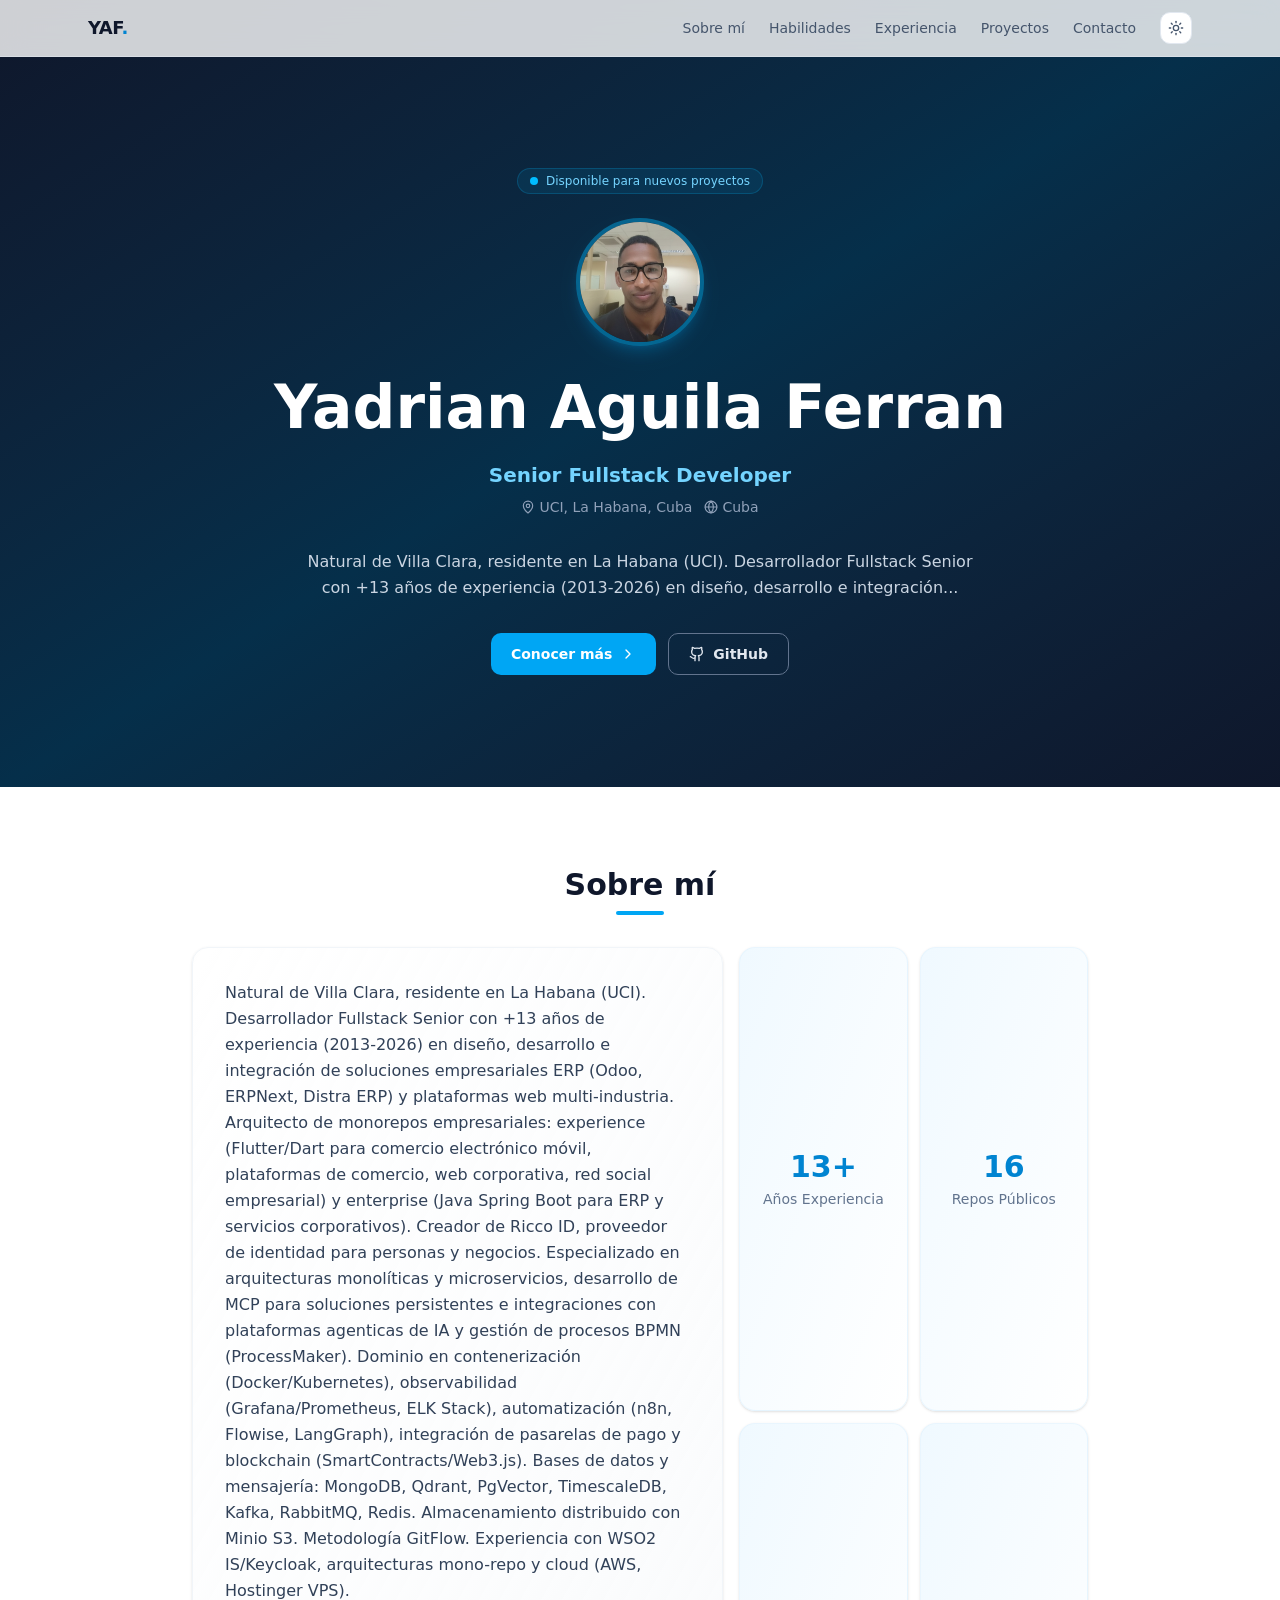
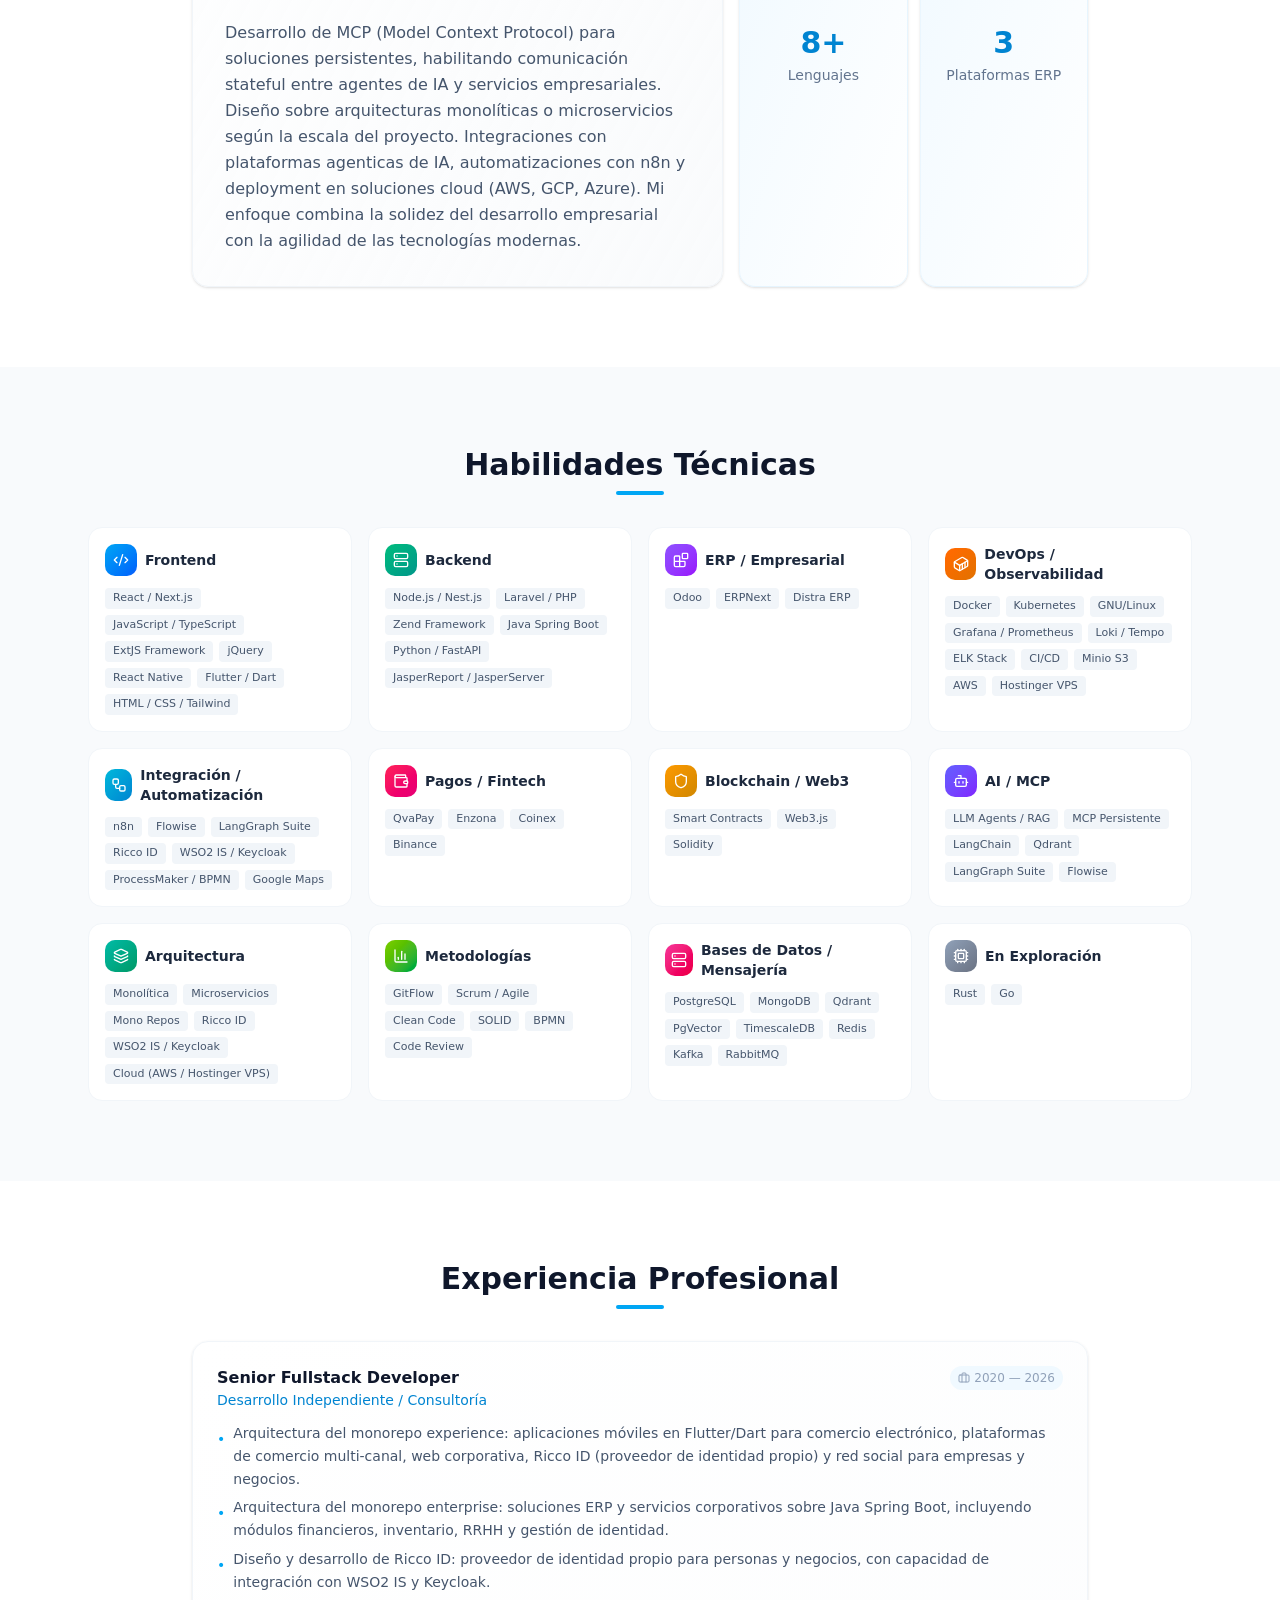
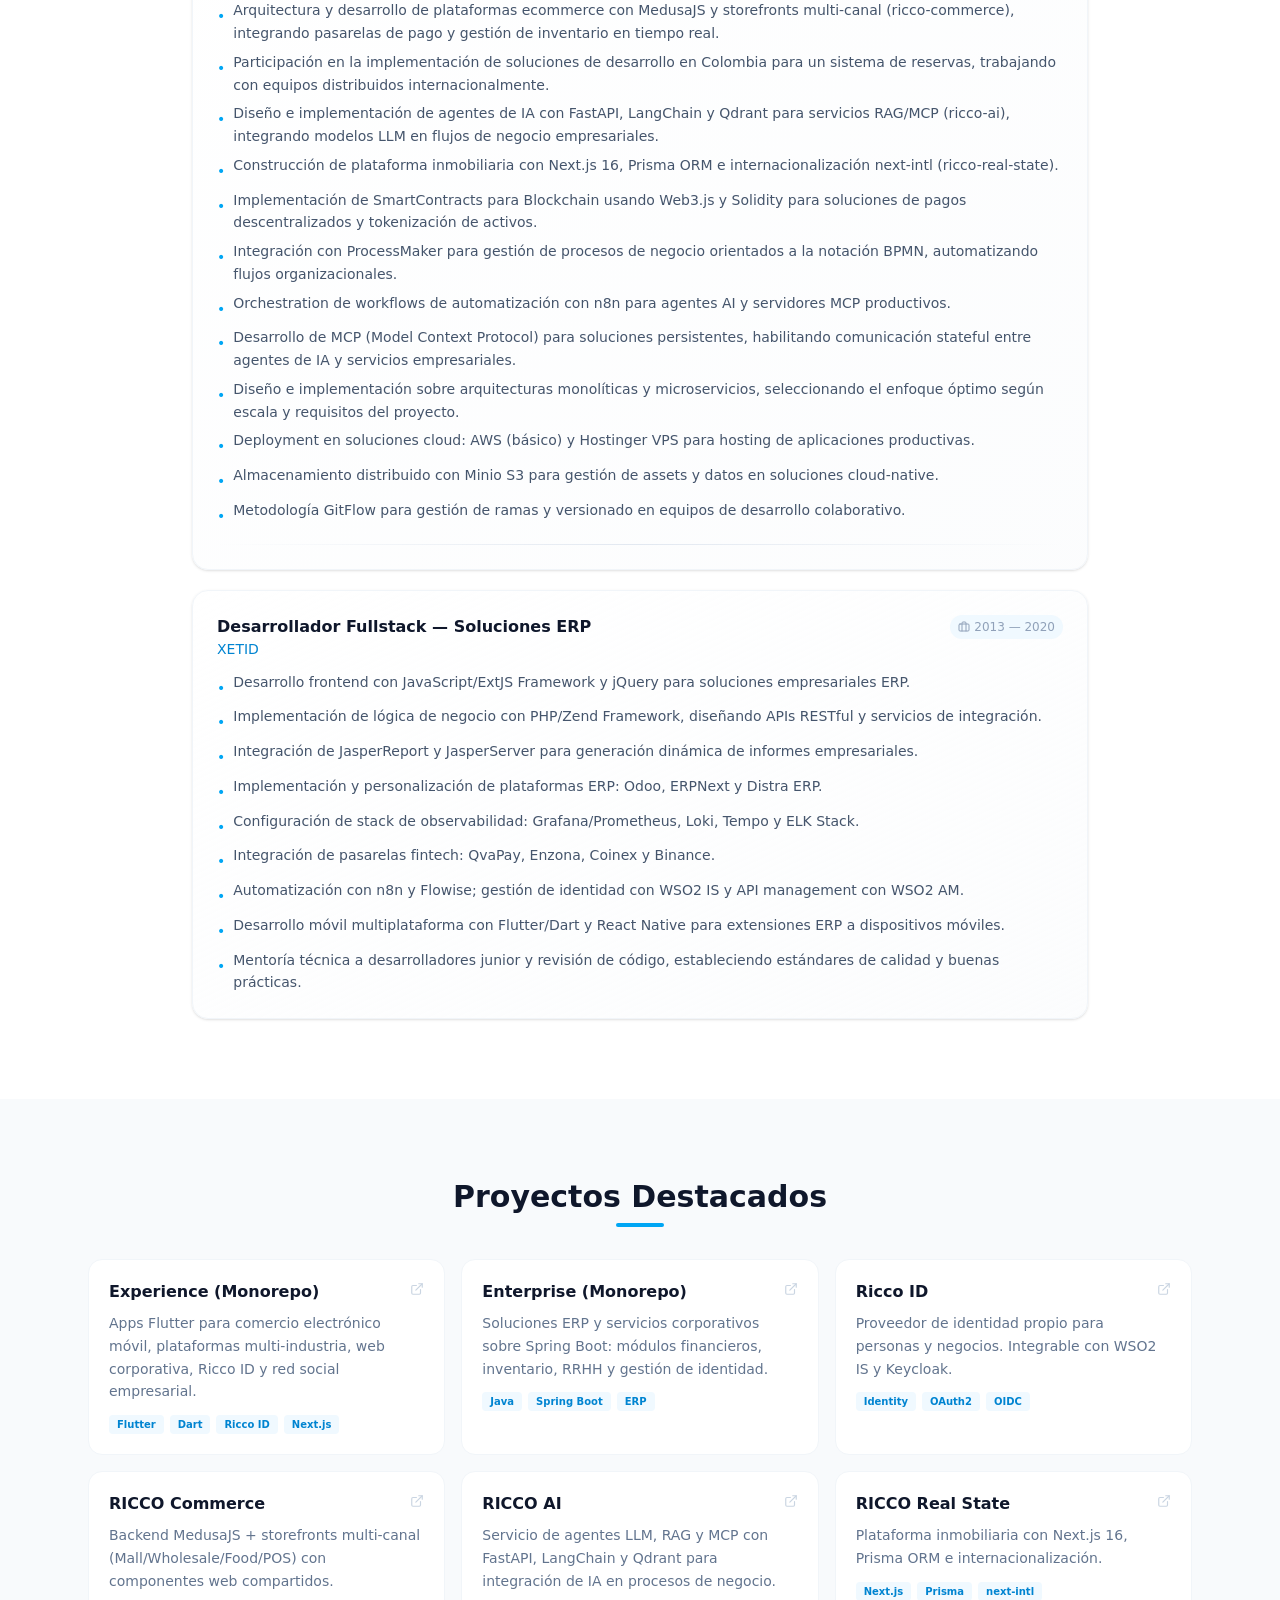
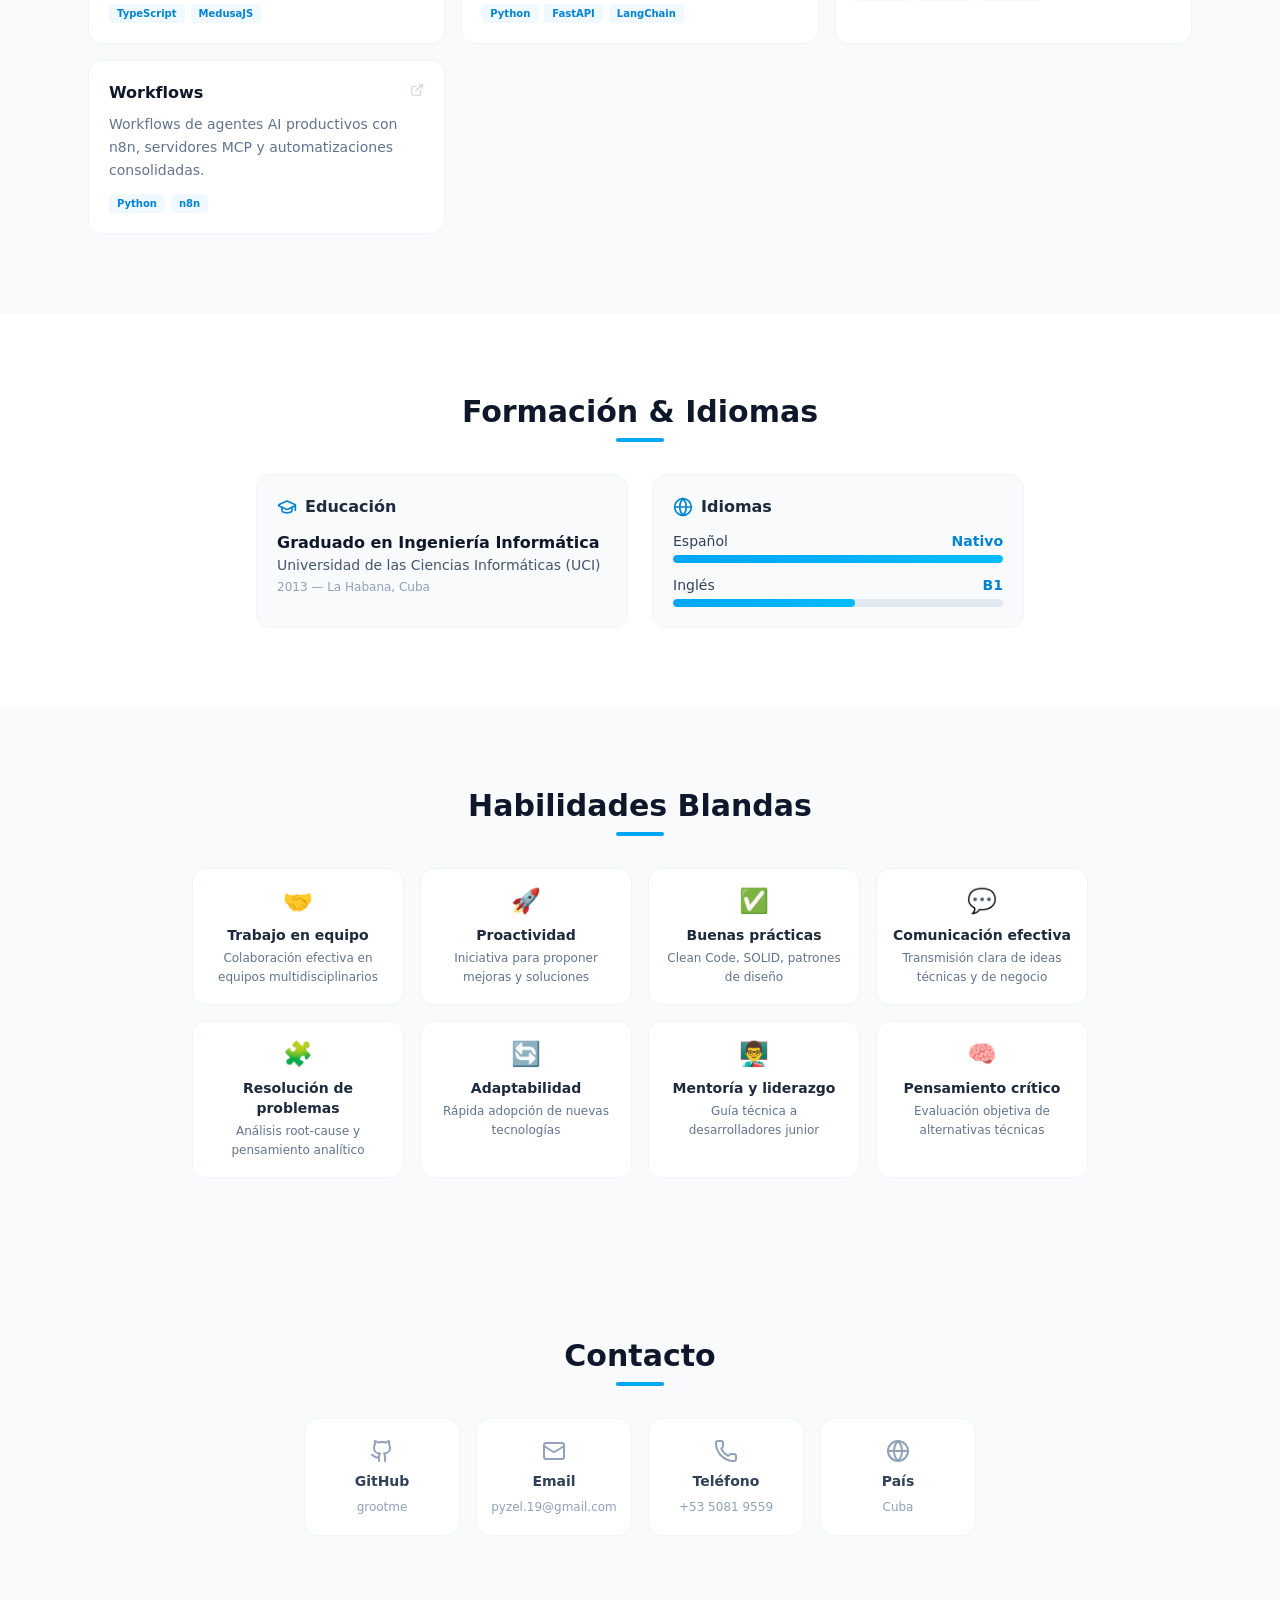
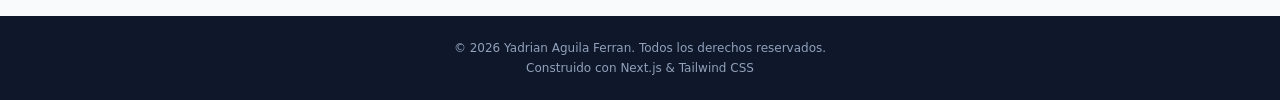
==== commit 7577131e: "Major refactor: RICCO Real State, i18n setup, theme toggle, card layouts - RICCO Homez → RICCO Real " ====
--- a/index.html
+++ b/index.html
@@ -1 +1 @@
-<!DOCTYPE html><!--NqnO_Jnc6e2co2NgGvczu--><html lang="es"><head><meta charSet="utf-8"/><meta name="viewport" content="width=device-width, initial-scale=1"/><link rel="preload" href="/_next/static/media/83afe278b6a6bb3c-s.p.3a6ba036.woff2" as="font" crossorigin="" type="font/woff2"/><link rel="preload" as="image" href="/photo.png"/><link rel="stylesheet" href="/_next/static/chunks/d41ba60faff93bff.css" data-precedence="next"/><link rel="stylesheet" href="/_next/static/chunks/a655bb1d113726c8.css" data-precedence="next"/><link rel="preload" as="script" fetchPriority="low" href="/_next/static/chunks/f08f35e58330c2bb.js"/><script src="/_next/static/chunks/576dcf509bd13226.js" async=""></script><script src="/_next/static/chunks/b5c6d2af80386b34.js" async=""></script><script src="/_next/static/chunks/turbopack-96a1a85c1ce7d4a5.js" async=""></script><script src="/_next/static/chunks/ff1a16fafef87110.js" async=""></script><script src="/_next/static/chunks/f551379acc9349e8.js" async=""></script><script src="/_next/static/chunks/4b935edd0cea1ee3.js" async=""></script><script src="/_next/static/chunks/1c577ec45ff4c3f3.js" async=""></script><script src="/_next/static/chunks/3136f88c11781cdc.js" async=""></script><meta name="next-size-adjust" content=""/><title>Yadrian Aguila Ferran — Senior Fullstack Developer</title><meta name="description" content="Portafolio profesional de Yadrian Aguila Ferran. Senior Fullstack Developer con +10 años de experiencia en ERP, arquitecturas web, cloud y movil."/><meta name="author" content="Yadrian Aguila Ferran"/><meta name="keywords" content="Yadrian Aguila Ferran,Fullstack Developer,Senior Developer,Next.js,Node.js,Laravel,ERP,Docker,Kubernetes"/><meta property="og:title" content="Yadrian Aguila Ferran — Senior Fullstack Developer"/><meta property="og:description" content="Portafolio profesional. Senior Fullstack Developer con +10 años de experiencia."/><meta property="og:type" content="website"/><meta name="twitter:card" content="summary"/><meta name="twitter:title" content="Yadrian Aguila Ferran — Senior Fullstack Developer"/><meta name="twitter:description" content="Portafolio profesional. Senior Fullstack Developer con +10 años de experiencia."/><script src="/_next/static/chunks/a6dad97d9634a72d.js" noModule=""></script></head><body class="inter_fe8b9d92-module__LINzvG__variable antialiased"><div hidden=""><!--$--><!--/$--></div><div class="min-h-screen flex flex-col bg-white font-[var(--font-inter)]"><nav class="fixed top-0 inset-x-0 z-50 bg-white/80 backdrop-blur-md border-b border-slate-200/60"><div class="max-w-6xl mx-auto flex items-center justify-between px-4 sm:px-6 h-14"><a href="#" class="font-bold text-lg tracking-tight text-slate-900">YAF<span class="text-sky-600">.</span></a><ul class="hidden md:flex gap-6 text-sm font-medium text-slate-600"><li><a href="#about" class="hover:text-sky-600 transition-colors">Sobre mí</a></li><li><a href="#skills" class="hover:text-sky-600 transition-colors">Habilidades</a></li><li><a href="#experience" class="hover:text-sky-600 transition-colors">Experiencia</a></li><li><a href="#projects" class="hover:text-sky-600 transition-colors">Proyectos</a></li><li><a href="#contact" class="hover:text-sky-600 transition-colors">Contacto</a></li></ul><button class="md:hidden p-2 text-slate-600" aria-label="Menu"><svg width="24" height="24" fill="none" stroke="currentColor" stroke-width="2"><path d="M4 6h16M4 12h16M4 18h16"></path></svg></button></div></nav><main class="flex-1"><section class="relative pt-14 overflow-hidden"><div class="absolute inset-0 bg-gradient-to-br from-slate-900 via-sky-950 to-slate-900"></div><div class="absolute inset-0 opacity-20 bg-[radial-gradient(ellipse_at_top_right,_var(--tw-gradient-stops))] from-sky-400 via-transparent to-transparent"></div><div class="relative max-w-6xl mx-auto px-4 sm:px-6 py-20 sm:py-28 text-center"><div class="inline-flex items-center gap-2 px-3 py-1 rounded-full bg-sky-500/10 border border-sky-400/20 text-sky-300 text-xs font-medium mb-6"><span class="w-2 h-2 rounded-full bg-sky-400 animate-pulse"></span>Disponible para nuevos proyectos</div><img src="/photo.png" alt="Yadrian Aguila Ferran" class="w-28 h-28 sm:w-32 sm:h-32 rounded-full object-cover border-4 border-sky-400/40 shadow-lg shadow-sky-500/20 mx-auto mb-6"/><h1 class="text-4xl sm:text-5xl lg:text-6xl font-extrabold text-white leading-tight mb-4">Yadrian Aguila Ferran</h1><p class="text-lg sm:text-xl text-sky-300 font-semibold mb-2">Senior Fullstack Developer</p><p class="flex items-center justify-center gap-3 text-slate-400 text-sm mb-8"><span class="inline-flex items-center gap-1"><svg xmlns="http://www.w3.org/2000/svg" width="14" height="14" viewBox="0 0 24 24" fill="none" stroke="currentColor" stroke-width="2" stroke-linecap="round" stroke-linejoin="round" class="lucide lucide-map-pin" aria-hidden="true"><path d="M20 10c0 4.993-5.539 10.193-7.399 11.799a1 1 0 0 1-1.202 0C9.539 20.193 4 14.993 4 10a8 8 0 0 1 16 0"></path><circle cx="12" cy="10" r="3"></circle></svg> <!-- -->UCI, La Habana, Cuba</span><span class="inline-flex items-center gap-1"><svg xmlns="http://www.w3.org/2000/svg" width="14" height="14" viewBox="0 0 24 24" fill="none" stroke="currentColor" stroke-width="2" stroke-linecap="round" stroke-linejoin="round" class="lucide lucide-globe" aria-hidden="true"><circle cx="12" cy="12" r="10"></circle><path d="M12 2a14.5 14.5 0 0 0 0 20 14.5 14.5 0 0 0 0-20"></path><path d="M2 12h20"></path></svg> <!-- -->Cuba</span></p><p class="max-w-2xl mx-auto text-slate-300 text-sm sm:text-base leading-relaxed mb-8">Natural de Villa Clara, residente en La Habana (UCI). Desarrollador Fullstack Senior con +13 años de experiencia (2013-2026) en diseño, desarrollo e integración<!-- -->...</p><div class="flex flex-wrap justify-center gap-3"><a href="#about" class="inline-flex items-center gap-2 px-5 py-2.5 rounded-lg bg-sky-500 text-white font-semibold text-sm hover:bg-sky-400 transition">Conocer más <svg xmlns="http://www.w3.org/2000/svg" width="16" height="16" viewBox="0 0 24 24" fill="none" stroke="currentColor" stroke-width="2" stroke-linecap="round" stroke-linejoin="round" class="lucide lucide-chevron-right" aria-hidden="true"><path d="m9 18 6-6-6-6"></path></svg></a><a href="https://github.com/grootme" target="_blank" rel="noopener noreferrer" class="inline-flex items-center gap-2 px-5 py-2.5 rounded-lg border border-slate-500 text-slate-200 font-semibold text-sm hover:border-sky-400 hover:text-sky-300 transition"><svg xmlns="http://www.w3.org/2000/svg" width="16" height="16" viewBox="0 0 24 24" fill="none" stroke="currentColor" stroke-width="2" stroke-linecap="round" stroke-linejoin="round" class="lucide lucide-github" aria-hidden="true"><path d="M15 22v-4a4.8 4.8 0 0 0-1-3.5c3 0 6-2 6-5.5.08-1.25-.27-2.48-1-3.5.28-1.15.28-2.35 0-3.5 0 0-1 0-3 1.5-2.64-.5-5.36-.5-8 0C6 2 5 2 5 2c-.3 1.15-.3 2.35 0 3.5A5.403 5.403 0 0 0 4 9c0 3.5 3 5.5 6 5.5-.39.49-.68 1.05-.85 1.65-.17.6-.22 1.23-.15 1.85v4"></path><path d="M9 18c-4.51 2-5-2-7-2"></path></svg> GitHub</a></div></div></section><section id="about" class="py-16 sm:py-20 bg-white"><div class="max-w-6xl mx-auto px-4 sm:px-6"><div class="mb-8 text-center"><h2 class="text-2xl sm:text-3xl font-extrabold text-slate-900">Sobre mí</h2><div class="mt-2 mx-auto w-12 h-1 rounded-full bg-sky-500"></div></div><div class="max-w-3xl mx-auto text-slate-600 text-sm sm:text-base leading-relaxed space-y-4"><p>Natural de Villa Clara, residente en La Habana (UCI). Desarrollador Fullstack Senior con +13 años de experiencia (2013-2026) en diseño, desarrollo e integración de soluciones empresariales ERP (Odoo, ERPNext, Distra ERP) y plataformas web multi-industria. Arquitecto de monorepos empresariales: experience (Flutter/Dart para comercio electrónico móvil, plataformas de comercio, web corporativa, red social empresarial) y enterprise (Java Spring Boot para ERP y servicios corporativos). Creador de Ricco ID, proveedor de identidad para personas y negocios. Especializado en arquitecturas monolíticas y microservicios, desarrollo de MCP para soluciones persistentes e integraciones con plataformas agenticas de IA y gestión de procesos BPMN (ProcessMaker). Dominio en contenerización (Docker/Kubernetes), observabilidad (Grafana/Prometheus, ELK Stack), automatización (n8n, Flowise, LangGraph), integración de pasarelas de pago y blockchain (SmartContracts/Web3.js). Bases de datos y mensajería: MongoDB, Qdrant, PgVector, TimescaleDB, Kafka, RabbitMQ, Redis. Almacenamiento distribuido con Minio S3. Metodología GitFlow. Experiencia con WSO2 IS/Keycloak, arquitecturas mono-repo y cloud (AWS, Hostinger VPS).</p><p>Desarrollo de MCP (Model Context Protocol) para soluciones persistentes, habilitando comunicación stateful entre agentes de IA y servicios empresariales. Diseño sobre arquitecturas monolíticas o microservicios según la escala del proyecto. Integraciones con plataformas agenticas de IA, automatizaciones con n8n y deployment en soluciones cloud (AWS, GCP, Azure). Mi enfoque combina la solidez del desarrollo empresarial con la agilidad de las tecnologías modernas.</p></div><div class="grid grid-cols-2 sm:grid-cols-4 gap-4 mt-10 max-w-3xl mx-auto"><div class="text-center p-4 rounded-xl bg-slate-50 border border-slate-100"><div class="text-2xl sm:text-3xl font-extrabold text-sky-600">13+</div><div class="text-xs sm:text-sm text-slate-500 mt-1">Años Experiencia</div></div><div class="text-center p-4 rounded-xl bg-slate-50 border border-slate-100"><div class="text-2xl sm:text-3xl font-extrabold text-sky-600">16</div><div class="text-xs sm:text-sm text-slate-500 mt-1">Repos Públicos</div></div><div class="text-center p-4 rounded-xl bg-slate-50 border border-slate-100"><div class="text-2xl sm:text-3xl font-extrabold text-sky-600">8+</div><div class="text-xs sm:text-sm text-slate-500 mt-1">Lenguajes</div></div><div class="text-center p-4 rounded-xl bg-slate-50 border border-slate-100"><div class="text-2xl sm:text-3xl font-extrabold text-sky-600">3</div><div class="text-xs sm:text-sm text-slate-500 mt-1">Plataformas ERP</div></div></div></div></section><section id="skills" class="py-16 sm:py-20 bg-slate-50"><div class="max-w-6xl mx-auto px-4 sm:px-6"><div class="mb-8 text-center"><h2 class="text-2xl sm:text-3xl font-extrabold text-slate-900">Habilidades Técnicas</h2><div class="mt-2 mx-auto w-12 h-1 rounded-full bg-sky-500"></div></div><div class="grid sm:grid-cols-2 lg:grid-cols-4 gap-4"><div class="bg-white rounded-xl border border-slate-100 p-4 hover:shadow-md transition-shadow"><div class="flex items-center gap-2 mb-3"><div class="w-8 h-8 rounded-lg bg-gradient-to-br from-sky-500 to-blue-600 flex items-center justify-center"><svg xmlns="http://www.w3.org/2000/svg" width="16" height="16" viewBox="0 0 24 24" fill="none" stroke="currentColor" stroke-width="2" stroke-linecap="round" stroke-linejoin="round" class="lucide lucide-code-xml text-white" aria-hidden="true"><path d="m18 16 4-4-4-4"></path><path d="m6 8-4 4 4 4"></path><path d="m14.5 4-5 16"></path></svg></div><h3 class="font-semibold text-sm text-slate-800">Frontend</h3></div><div class="flex flex-wrap gap-1.5"><span class="px-2 py-0.5 rounded text-[11px] font-medium bg-slate-100 text-slate-600">React / Next.js</span><span class="px-2 py-0.5 rounded text-[11px] font-medium bg-slate-100 text-slate-600">JavaScript / TypeScript</span><span class="px-2 py-0.5 rounded text-[11px] font-medium bg-slate-100 text-slate-600">ExtJS Framework</span><span class="px-2 py-0.5 rounded text-[11px] font-medium bg-slate-100 text-slate-600">jQuery</span><span class="px-2 py-0.5 rounded text-[11px] font-medium bg-slate-100 text-slate-600">React Native</span><span class="px-2 py-0.5 rounded text-[11px] font-medium bg-slate-100 text-slate-600">Flutter / Dart</span><span class="px-2 py-0.5 rounded text-[11px] font-medium bg-slate-100 text-slate-600">HTML / CSS / Tailwind</span></div></div><div class="bg-white rounded-xl border border-slate-100 p-4 hover:shadow-md transition-shadow"><div class="flex items-center gap-2 mb-3"><div class="w-8 h-8 rounded-lg bg-gradient-to-br from-emerald-500 to-teal-600 flex items-center justify-center"><svg xmlns="http://www.w3.org/2000/svg" width="16" height="16" viewBox="0 0 24 24" fill="none" stroke="currentColor" stroke-width="2" stroke-linecap="round" stroke-linejoin="round" class="lucide lucide-server text-white" aria-hidden="true"><rect width="20" height="8" x="2" y="2" rx="2" ry="2"></rect><rect width="20" height="8" x="2" y="14" rx="2" ry="2"></rect><line x1="6" x2="6.01" y1="6" y2="6"></line><line x1="6" x2="6.01" y1="18" y2="18"></line></svg></div><h3 class="font-semibold text-sm text-slate-800">Backend</h3></div><div class="flex flex-wrap gap-1.5"><span class="px-2 py-0.5 rounded text-[11px] font-medium bg-slate-100 text-slate-600">Node.js / Nest.js</span><span class="px-2 py-0.5 rounded text-[11px] font-medium bg-slate-100 text-slate-600">Laravel / PHP</span><span class="px-2 py-0.5 rounded text-[11px] font-medium bg-slate-100 text-slate-600">Zend Framework</span><span class="px-2 py-0.5 rounded text-[11px] font-medium bg-slate-100 text-slate-600">Java Spring Boot</span><span class="px-2 py-0.5 rounded text-[11px] font-medium bg-slate-100 text-slate-600">Python / FastAPI</span><span class="px-2 py-0.5 rounded text-[11px] font-medium bg-slate-100 text-slate-600">JasperReport / JasperServer</span></div></div><div class="bg-white rounded-xl border border-slate-100 p-4 hover:shadow-md transition-shadow"><div class="flex items-center gap-2 mb-3"><div class="w-8 h-8 rounded-lg bg-gradient-to-br from-violet-500 to-purple-600 flex items-center justify-center"><svg xmlns="http://www.w3.org/2000/svg" width="16" height="16" viewBox="0 0 24 24" fill="none" stroke="currentColor" stroke-width="2" stroke-linecap="round" stroke-linejoin="round" class="lucide lucide-blocks text-white" aria-hidden="true"><path d="M10 22V7a1 1 0 0 0-1-1H4a2 2 0 0 0-2 2v12a2 2 0 0 0 2 2h12a2 2 0 0 0 2-2v-5a1 1 0 0 0-1-1H2"></path><rect x="14" y="2" width="8" height="8" rx="1"></rect></svg></div><h3 class="font-semibold text-sm text-slate-800">ERP / Empresarial</h3></div><div class="flex flex-wrap gap-1.5"><span class="px-2 py-0.5 rounded text-[11px] font-medium bg-slate-100 text-slate-600">Odoo</span><span class="px-2 py-0.5 rounded text-[11px] font-medium bg-slate-100 text-slate-600">ERPNext</span><span class="px-2 py-0.5 rounded text-[11px] font-medium bg-slate-100 text-slate-600">Distra ERP</span></div></div><div class="bg-white rounded-xl border border-slate-100 p-4 hover:shadow-md transition-shadow"><div class="flex items-center gap-2 mb-3"><div class="w-8 h-8 rounded-lg bg-gradient-to-br from-orange-500 to-amber-600 flex items-center justify-center"><svg xmlns="http://www.w3.org/2000/svg" width="16" height="16" viewBox="0 0 24 24" fill="none" stroke="currentColor" stroke-width="2" stroke-linecap="round" stroke-linejoin="round" class="lucide lucide-container text-white" aria-hidden="true"><path d="M22 7.7c0-.6-.4-1.2-.8-1.5l-6.3-3.9a1.72 1.72 0 0 0-1.7 0l-10.3 6c-.5.2-.9.8-.9 1.4v6.6c0 .5.4 1.2.8 1.5l6.3 3.9a1.72 1.72 0 0 0 1.7 0l10.3-6c.5-.3.9-1 .9-1.5Z"></path><path d="M10 21.9V14L2.1 9.1"></path><path d="m10 14 11.9-6.9"></path><path d="M14 19.8v-8.1"></path><path d="M18 17.5V9.4"></path></svg></div><h3 class="font-semibold text-sm text-slate-800">DevOps / Observabilidad</h3></div><div class="flex flex-wrap gap-1.5"><span class="px-2 py-0.5 rounded text-[11px] font-medium bg-slate-100 text-slate-600">Docker</span><span class="px-2 py-0.5 rounded text-[11px] font-medium bg-slate-100 text-slate-600">Kubernetes</span><span class="px-2 py-0.5 rounded text-[11px] font-medium bg-slate-100 text-slate-600">GNU/Linux</span><span class="px-2 py-0.5 rounded text-[11px] font-medium bg-slate-100 text-slate-600">Grafana / Prometheus</span><span class="px-2 py-0.5 rounded text-[11px] font-medium bg-slate-100 text-slate-600">Loki / Tempo</span><span class="px-2 py-0.5 rounded text-[11px] font-medium bg-slate-100 text-slate-600">ELK Stack</span><span class="px-2 py-0.5 rounded text-[11px] font-medium bg-slate-100 text-slate-600">CI/CD</span><span class="px-2 py-0.5 rounded text-[11px] font-medium bg-slate-100 text-slate-600">Minio S3</span><span class="px-2 py-0.5 rounded text-[11px] font-medium bg-slate-100 text-slate-600">AWS</span><span class="px-2 py-0.5 rounded text-[11px] font-medium bg-slate-100 text-slate-600">Hostinger VPS</span></div></div><div class="bg-white rounded-xl border border-slate-100 p-4 hover:shadow-md transition-shadow"><div class="flex items-center gap-2 mb-3"><div class="w-8 h-8 rounded-lg bg-gradient-to-br from-cyan-500 to-sky-600 flex items-center justify-center"><svg xmlns="http://www.w3.org/2000/svg" width="16" height="16" viewBox="0 0 24 24" fill="none" stroke="currentColor" stroke-width="2" stroke-linecap="round" stroke-linejoin="round" class="lucide lucide-workflow text-white" aria-hidden="true"><rect width="8" height="8" x="3" y="3" rx="2"></rect><path d="M7 11v4a2 2 0 0 0 2 2h4"></path><rect width="8" height="8" x="13" y="13" rx="2"></rect></svg></div><h3 class="font-semibold text-sm text-slate-800">Integración / Automatización</h3></div><div class="flex flex-wrap gap-1.5"><span class="px-2 py-0.5 rounded text-[11px] font-medium bg-slate-100 text-slate-600">n8n</span><span class="px-2 py-0.5 rounded text-[11px] font-medium bg-slate-100 text-slate-600">Flowise</span><span class="px-2 py-0.5 rounded text-[11px] font-medium bg-slate-100 text-slate-600">LangGraph Suite</span><span class="px-2 py-0.5 rounded text-[11px] font-medium bg-slate-100 text-slate-600">Ricco ID</span><span class="px-2 py-0.5 rounded text-[11px] font-medium bg-slate-100 text-slate-600">WSO2 IS / Keycloak</span><span class="px-2 py-0.5 rounded text-[11px] font-medium bg-slate-100 text-slate-600">ProcessMaker / BPMN</span><span class="px-2 py-0.5 rounded text-[11px] font-medium bg-slate-100 text-slate-600">Google Maps</span></div></div><div class="bg-white rounded-xl border border-slate-100 p-4 hover:shadow-md transition-shadow"><div class="flex items-center gap-2 mb-3"><div class="w-8 h-8 rounded-lg bg-gradient-to-br from-rose-500 to-pink-600 flex items-center justify-center"><svg xmlns="http://www.w3.org/2000/svg" width="16" height="16" viewBox="0 0 24 24" fill="none" stroke="currentColor" stroke-width="2" stroke-linecap="round" stroke-linejoin="round" class="lucide lucide-wallet text-white" aria-hidden="true"><path d="M19 7V4a1 1 0 0 0-1-1H5a2 2 0 0 0 0 4h15a1 1 0 0 1 1 1v4h-3a2 2 0 0 0 0 4h3a1 1 0 0 0 1-1v-2a1 1 0 0 0-1-1"></path><path d="M3 5v14a2 2 0 0 0 2 2h15a1 1 0 0 0 1-1v-4"></path></svg></div><h3 class="font-semibold text-sm text-slate-800">Pagos / Fintech</h3></div><div class="flex flex-wrap gap-1.5"><span class="px-2 py-0.5 rounded text-[11px] font-medium bg-slate-100 text-slate-600">QvaPay</span><span class="px-2 py-0.5 rounded text-[11px] font-medium bg-slate-100 text-slate-600">Enzona</span><span class="px-2 py-0.5 rounded text-[11px] font-medium bg-slate-100 text-slate-600">Coinex</span><span class="px-2 py-0.5 rounded text-[11px] font-medium bg-slate-100 text-slate-600">Binance</span></div></div><div class="bg-white rounded-xl border border-slate-100 p-4 hover:shadow-md transition-shadow"><div class="flex items-center gap-2 mb-3"><div class="w-8 h-8 rounded-lg bg-gradient-to-br from-amber-500 to-yellow-600 flex items-center justify-center"><svg xmlns="http://www.w3.org/2000/svg" width="16" height="16" viewBox="0 0 24 24" fill="none" stroke="currentColor" stroke-width="2" stroke-linecap="round" stroke-linejoin="round" class="lucide lucide-shield text-white" aria-hidden="true"><path d="M20 13c0 5-3.5 7.5-7.66 8.95a1 1 0 0 1-.67-.01C7.5 20.5 4 18 4 13V6a1 1 0 0 1 1-1c2 0 4.5-1.2 6.24-2.72a1.17 1.17 0 0 1 1.52 0C14.51 3.81 17 5 19 5a1 1 0 0 1 1 1z"></path></svg></div><h3 class="font-semibold text-sm text-slate-800">Blockchain / Web3</h3></div><div class="flex flex-wrap gap-1.5"><span class="px-2 py-0.5 rounded text-[11px] font-medium bg-slate-100 text-slate-600">Smart Contracts</span><span class="px-2 py-0.5 rounded text-[11px] font-medium bg-slate-100 text-slate-600">Web3.js</span><span class="px-2 py-0.5 rounded text-[11px] font-medium bg-slate-100 text-slate-600">Solidity</span></div></div><div class="bg-white rounded-xl border border-slate-100 p-4 hover:shadow-md transition-shadow"><div class="flex items-center gap-2 mb-3"><div class="w-8 h-8 rounded-lg bg-gradient-to-br from-indigo-500 to-violet-600 flex items-center justify-center"><svg xmlns="http://www.w3.org/2000/svg" width="16" height="16" viewBox="0 0 24 24" fill="none" stroke="currentColor" stroke-width="2" stroke-linecap="round" stroke-linejoin="round" class="lucide lucide-bot text-white" aria-hidden="true"><path d="M12 8V4H8"></path><rect width="16" height="12" x="4" y="8" rx="2"></rect><path d="M2 14h2"></path><path d="M20 14h2"></path><path d="M15 13v2"></path><path d="M9 13v2"></path></svg></div><h3 class="font-semibold text-sm text-slate-800">AI / MCP</h3></div><div class="flex flex-wrap gap-1.5"><span class="px-2 py-0.5 rounded text-[11px] font-medium bg-slate-100 text-slate-600">LLM Agents / RAG</span><span class="px-2 py-0.5 rounded text-[11px] font-medium bg-slate-100 text-slate-600">MCP Persistente</span><span class="px-2 py-0.5 rounded text-[11px] font-medium bg-slate-100 text-slate-600">LangChain</span><span class="px-2 py-0.5 rounded text-[11px] font-medium bg-slate-100 text-slate-600">Qdrant</span><span class="px-2 py-0.5 rounded text-[11px] font-medium bg-slate-100 text-slate-600">LangGraph Suite</span><span class="px-2 py-0.5 rounded text-[11px] font-medium bg-slate-100 text-slate-600">Flowise</span></div></div><div class="bg-white rounded-xl border border-slate-100 p-4 hover:shadow-md transition-shadow"><div class="flex items-center gap-2 mb-3"><div class="w-8 h-8 rounded-lg bg-gradient-to-br from-teal-500 to-emerald-600 flex items-center justify-center"><svg xmlns="http://www.w3.org/2000/svg" width="16" height="16" viewBox="0 0 24 24" fill="none" stroke="currentColor" stroke-width="2" stroke-linecap="round" stroke-linejoin="round" class="lucide lucide-layers text-white" aria-hidden="true"><path d="M12.83 2.18a2 2 0 0 0-1.66 0L2.6 6.08a1 1 0 0 0 0 1.83l8.58 3.91a2 2 0 0 0 1.66 0l8.58-3.9a1 1 0 0 0 0-1.83z"></path><path d="M2 12a1 1 0 0 0 .58.91l8.6 3.91a2 2 0 0 0 1.65 0l8.58-3.9A1 1 0 0 0 22 12"></path><path d="M2 17a1 1 0 0 0 .58.91l8.6 3.91a2 2 0 0 0 1.65 0l8.58-3.9A1 1 0 0 0 22 17"></path></svg></div><h3 class="font-semibold text-sm text-slate-800">Arquitectura</h3></div><div class="flex flex-wrap gap-1.5"><span class="px-2 py-0.5 rounded text-[11px] font-medium bg-slate-100 text-slate-600">Monolítica</span><span class="px-2 py-0.5 rounded text-[11px] font-medium bg-slate-100 text-slate-600">Microservicios</span><span class="px-2 py-0.5 rounded text-[11px] font-medium bg-slate-100 text-slate-600">Mono Repos</span><span class="px-2 py-0.5 rounded text-[11px] font-medium bg-slate-100 text-slate-600">Ricco ID</span><span class="px-2 py-0.5 rounded text-[11px] font-medium bg-slate-100 text-slate-600">WSO2 IS / Keycloak</span><span class="px-2 py-0.5 rounded text-[11px] font-medium bg-slate-100 text-slate-600">Cloud (AWS / Hostinger VPS)</span></div></div><div class="bg-white rounded-xl border border-slate-100 p-4 hover:shadow-md transition-shadow"><div class="flex items-center gap-2 mb-3"><div class="w-8 h-8 rounded-lg bg-gradient-to-br from-lime-500 to-green-600 flex items-center justify-center"><svg xmlns="http://www.w3.org/2000/svg" width="16" height="16" viewBox="0 0 24 24" fill="none" stroke="currentColor" stroke-width="2" stroke-linecap="round" stroke-linejoin="round" class="lucide lucide-chart-column text-white" aria-hidden="true"><path d="M3 3v16a2 2 0 0 0 2 2h16"></path><path d="M18 17V9"></path><path d="M13 17V5"></path><path d="M8 17v-3"></path></svg></div><h3 class="font-semibold text-sm text-slate-800">Metodologías</h3></div><div class="flex flex-wrap gap-1.5"><span class="px-2 py-0.5 rounded text-[11px] font-medium bg-slate-100 text-slate-600">GitFlow</span><span class="px-2 py-0.5 rounded text-[11px] font-medium bg-slate-100 text-slate-600">Scrum / Agile</span><span class="px-2 py-0.5 rounded text-[11px] font-medium bg-slate-100 text-slate-600">Clean Code</span><span class="px-2 py-0.5 rounded text-[11px] font-medium bg-slate-100 text-slate-600">SOLID</span><span class="px-2 py-0.5 rounded text-[11px] font-medium bg-slate-100 text-slate-600">BPMN</span><span class="px-2 py-0.5 rounded text-[11px] font-medium bg-slate-100 text-slate-600">Code Review</span></div></div><div class="bg-white rounded-xl border border-slate-100 p-4 hover:shadow-md transition-shadow"><div class="flex items-center gap-2 mb-3"><div class="w-8 h-8 rounded-lg bg-gradient-to-br from-pink-500 to-rose-600 flex items-center justify-center"><svg xmlns="http://www.w3.org/2000/svg" width="16" height="16" viewBox="0 0 24 24" fill="none" stroke="currentColor" stroke-width="2" stroke-linecap="round" stroke-linejoin="round" class="lucide lucide-server text-white" aria-hidden="true"><rect width="20" height="8" x="2" y="2" rx="2" ry="2"></rect><rect width="20" height="8" x="2" y="14" rx="2" ry="2"></rect><line x1="6" x2="6.01" y1="6" y2="6"></line><line x1="6" x2="6.01" y1="18" y2="18"></line></svg></div><h3 class="font-semibold text-sm text-slate-800">Bases de Datos / Mensajería</h3></div><div class="flex flex-wrap gap-1.5"><span class="px-2 py-0.5 rounded text-[11px] font-medium bg-slate-100 text-slate-600">PostgreSQL</span><span class="px-2 py-0.5 rounded text-[11px] font-medium bg-slate-100 text-slate-600">MongoDB</span><span class="px-2 py-0.5 rounded text-[11px] font-medium bg-slate-100 text-slate-600">Qdrant</span><span class="px-2 py-0.5 rounded text-[11px] font-medium bg-slate-100 text-slate-600">PgVector</span><span class="px-2 py-0.5 rounded text-[11px] font-medium bg-slate-100 text-slate-600">TimescaleDB</span><span class="px-2 py-0.5 rounded text-[11px] font-medium bg-slate-100 text-slate-600">Redis</span><span class="px-2 py-0.5 rounded text-[11px] font-medium bg-slate-100 text-slate-600">Kafka</span><span class="px-2 py-0.5 rounded text-[11px] font-medium bg-slate-100 text-slate-600">RabbitMQ</span></div></div><div class="bg-white rounded-xl border border-slate-100 p-4 hover:shadow-md transition-shadow"><div class="flex items-center gap-2 mb-3"><div class="w-8 h-8 rounded-lg bg-gradient-to-br from-slate-400 to-gray-500 flex items-center justify-center"><svg xmlns="http://www.w3.org/2000/svg" width="16" height="16" viewBox="0 0 24 24" fill="none" stroke="currentColor" stroke-width="2" stroke-linecap="round" stroke-linejoin="round" class="lucide lucide-cpu text-white" aria-hidden="true"><path d="M12 20v2"></path><path d="M12 2v2"></path><path d="M17 20v2"></path><path d="M17 2v2"></path><path d="M2 12h2"></path><path d="M2 17h2"></path><path d="M2 7h2"></path><path d="M20 12h2"></path><path d="M20 17h2"></path><path d="M20 7h2"></path><path d="M7 20v2"></path><path d="M7 2v2"></path><rect x="4" y="4" width="16" height="16" rx="2"></rect><rect x="8" y="8" width="8" height="8" rx="1"></rect></svg></div><h3 class="font-semibold text-sm text-slate-800">En Exploración</h3></div><div class="flex flex-wrap gap-1.5"><span class="px-2 py-0.5 rounded text-[11px] font-medium bg-slate-100 text-slate-600">Rust</span><span class="px-2 py-0.5 rounded text-[11px] font-medium bg-slate-100 text-slate-600">Go</span></div></div></div></div></section><section id="experience" class="py-16 sm:py-20 bg-white"><div class="max-w-6xl mx-auto px-4 sm:px-6"><div class="mb-8 text-center"><h2 class="text-2xl sm:text-3xl font-extrabold text-slate-900">Experiencia Profesional</h2><div class="mt-2 mx-auto w-12 h-1 rounded-full bg-sky-500"></div></div><div class="max-w-3xl mx-auto space-y-8"><div class="relative pl-6 border-l-2 border-sky-200"><div class="absolute -left-[7px] top-1 w-3 h-3 rounded-full bg-sky-500 border-2 border-white"></div><div class="flex flex-col sm:flex-row sm:items-start sm:justify-between mb-1"><div><h3 class="font-bold text-slate-900">Senior Fullstack Developer</h3><p class="text-sky-600 text-sm font-medium">Desarrollo Independiente / Consultoría</p></div><div class="text-xs text-slate-400 mt-1 sm:mt-0 whitespace-nowrap flex items-center gap-1"><svg xmlns="http://www.w3.org/2000/svg" width="12" height="12" viewBox="0 0 24 24" fill="none" stroke="currentColor" stroke-width="2" stroke-linecap="round" stroke-linejoin="round" class="lucide lucide-briefcase" aria-hidden="true"><path d="M16 20V4a2 2 0 0 0-2-2h-4a2 2 0 0 0-2 2v16"></path><rect width="20" height="14" x="2" y="6" rx="2"></rect></svg> <!-- -->2020 — 2026</div></div><ul class="mt-2 space-y-1.5"><li class="text-sm text-slate-600 leading-relaxed flex gap-2"><span class="text-sky-500 mt-1.5 shrink-0">•</span>Arquitectura del monorepo experience: aplicaciones móviles en Flutter/Dart para comercio electrónico, plataformas de comercio multi-canal, web corporativa, Ricco ID (proveedor de identidad propio) y red social para empresas y negocios.</li><li class="text-sm text-slate-600 leading-relaxed flex gap-2"><span class="text-sky-500 mt-1.5 shrink-0">•</span>Arquitectura del monorepo enterprise: soluciones ERP y servicios corporativos sobre Java Spring Boot, incluyendo módulos financieros, inventario, RRHH y gestión de identidad.</li><li class="text-sm text-slate-600 leading-relaxed flex gap-2"><span class="text-sky-500 mt-1.5 shrink-0">•</span>Diseño y desarrollo de Ricco ID: proveedor de identidad propio para personas y negocios, con capacidad de integración con WSO2 IS y Keycloak.</li><li class="text-sm text-slate-600 leading-relaxed flex gap-2"><span class="text-sky-500 mt-1.5 shrink-0">•</span>Arquitectura y desarrollo de plataformas ecommerce con MedusaJS y storefronts multi-canal (ricco-commerce), integrando pasarelas de pago y gestión de inventario en tiempo real.</li><li class="text-sm text-slate-600 leading-relaxed flex gap-2"><span class="text-sky-500 mt-1.5 shrink-0">•</span>Participación en la implementación de soluciones de desarrollo en Colombia para un sistema de reservas, trabajando con equipos distribuidos internacionalmente.</li><li class="text-sm text-slate-600 leading-relaxed flex gap-2"><span class="text-sky-500 mt-1.5 shrink-0">•</span>Diseño e implementación de agentes de IA con FastAPI, LangChain y Qdrant para servicios RAG/MCP (ricco-ai), integrando modelos LLM en flujos de negocio empresariales.</li><li class="text-sm text-slate-600 leading-relaxed flex gap-2"><span class="text-sky-500 mt-1.5 shrink-0">•</span>Construcción de plataforma inmobiliaria con Next.js 16, Prisma ORM e internacionalización next-intl (ricco-homez).</li><li class="text-sm text-slate-600 leading-relaxed flex gap-2"><span class="text-sky-500 mt-1.5 shrink-0">•</span>Implementación de SmartContracts para Blockchain usando Web3.js y Solidity para soluciones de pagos descentralizados y tokenización de activos.</li><li class="text-sm text-slate-600 leading-relaxed flex gap-2"><span class="text-sky-500 mt-1.5 shrink-0">•</span>Integración con ProcessMaker para gestión de procesos de negocio orientados a la notación BPMN, automatizando flujos organizacionales.</li><li class="text-sm text-slate-600 leading-relaxed flex gap-2"><span class="text-sky-500 mt-1.5 shrink-0">•</span>Orchestration de workflows de automatización con n8n para agentes AI y servidores MCP productivos.</li><li class="text-sm text-slate-600 leading-relaxed flex gap-2"><span class="text-sky-500 mt-1.5 shrink-0">•</span>Desarrollo de MCP (Model Context Protocol) para soluciones persistentes, habilitando comunicación stateful entre agentes de IA y servicios empresariales.</li><li class="text-sm text-slate-600 leading-relaxed flex gap-2"><span class="text-sky-500 mt-1.5 shrink-0">•</span>Diseño e implementación sobre arquitecturas monolíticas y microservicios, seleccionando el enfoque óptimo según escala y requisitos del proyecto.</li><li class="text-sm text-slate-600 leading-relaxed flex gap-2"><span class="text-sky-500 mt-1.5 shrink-0">•</span>Deployment en soluciones cloud: AWS (básico) y Hostinger VPS para hosting de aplicaciones productivas.</li><li class="text-sm text-slate-600 leading-relaxed flex gap-2"><span class="text-sky-500 mt-1.5 shrink-0">•</span>Almacenamiento distribuido con Minio S3 para gestión de assets y datos en soluciones cloud-native.</li><li class="text-sm text-slate-600 leading-relaxed flex gap-2"><span class="text-sky-500 mt-1.5 shrink-0">•</span>Metodología GitFlow para gestión de ramas y versionado en equipos de desarrollo colaborativo.</li></ul></div><div class="relative pl-6 border-l-2 border-sky-200"><div class="absolute -left-[7px] top-1 w-3 h-3 rounded-full bg-sky-500 border-2 border-white"></div><div class="flex flex-col sm:flex-row sm:items-start sm:justify-between mb-1"><div><h3 class="font-bold text-slate-900">Desarrollador Fullstack — Soluciones ERP</h3><p class="text-sky-600 text-sm font-medium">XETID</p></div><div class="text-xs text-slate-400 mt-1 sm:mt-0 whitespace-nowrap flex items-center gap-1"><svg xmlns="http://www.w3.org/2000/svg" width="12" height="12" viewBox="0 0 24 24" fill="none" stroke="currentColor" stroke-width="2" stroke-linecap="round" stroke-linejoin="round" class="lucide lucide-briefcase" aria-hidden="true"><path d="M16 20V4a2 2 0 0 0-2-2h-4a2 2 0 0 0-2 2v16"></path><rect width="20" height="14" x="2" y="6" rx="2"></rect></svg> <!-- -->2013 — 2020</div></div><ul class="mt-2 space-y-1.5"><li class="text-sm text-slate-600 leading-relaxed flex gap-2"><span class="text-sky-500 mt-1.5 shrink-0">•</span>Desarrollo frontend con JavaScript/ExtJS Framework y jQuery para soluciones empresariales ERP.</li><li class="text-sm text-slate-600 leading-relaxed flex gap-2"><span class="text-sky-500 mt-1.5 shrink-0">•</span>Implementación de lógica de negocio con PHP/Zend Framework, diseñando APIs RESTful y servicios de integración.</li><li class="text-sm text-slate-600 leading-relaxed flex gap-2"><span class="text-sky-500 mt-1.5 shrink-0">•</span>Integración de JasperReport y JasperServer para generación dinámica de informes empresariales.</li><li class="text-sm text-slate-600 leading-relaxed flex gap-2"><span class="text-sky-500 mt-1.5 shrink-0">•</span>Implementación y personalización de plataformas ERP: Odoo, ERPNext y Distra ERP.</li><li class="text-sm text-slate-600 leading-relaxed flex gap-2"><span class="text-sky-500 mt-1.5 shrink-0">•</span>Configuración de stack de observabilidad: Grafana/Prometheus, Loki, Tempo y ELK Stack.</li><li class="text-sm text-slate-600 leading-relaxed flex gap-2"><span class="text-sky-500 mt-1.5 shrink-0">•</span>Integración de pasarelas fintech: QvaPay, Enzona, Coinex y Binance.</li><li class="text-sm text-slate-600 leading-relaxed flex gap-2"><span class="text-sky-500 mt-1.5 shrink-0">•</span>Automatización con n8n y Flowise; gestión de identidad con WSO2 IS y API management con WSO2 AM.</li><li class="text-sm text-slate-600 leading-relaxed flex gap-2"><span class="text-sky-500 mt-1.5 shrink-0">•</span>Desarrollo móvil multiplataforma con Flutter/Dart y React Native para extensiones ERP a dispositivos móviles.</li><li class="text-sm text-slate-600 leading-relaxed flex gap-2"><span class="text-sky-500 mt-1.5 shrink-0">•</span>Mentoría técnica a desarrolladores junior y revisión de código, estableciendo estándares de calidad y buenas prácticas.</li></ul></div></div></div></section><section id="projects" class="py-16 sm:py-20 bg-slate-50"><div class="max-w-6xl mx-auto px-4 sm:px-6"><div class="mb-8 text-center"><h2 class="text-2xl sm:text-3xl font-extrabold text-slate-900">Proyectos Destacados</h2><div class="mt-2 mx-auto w-12 h-1 rounded-full bg-sky-500"></div></div><div class="grid sm:grid-cols-2 lg:grid-cols-3 gap-4"><a href="https://github.com/grootme/experience" target="_blank" rel="noopener noreferrer" class="group bg-white rounded-xl border border-slate-100 p-5 hover:shadow-lg hover:border-sky-200 transition-all"><div class="flex items-start justify-between mb-2"><h3 class="font-bold text-slate-900 group-hover:text-sky-600 transition-colors">Experience (Monorepo)</h3><svg xmlns="http://www.w3.org/2000/svg" width="14" height="14" viewBox="0 0 24 24" fill="none" stroke="currentColor" stroke-width="2" stroke-linecap="round" stroke-linejoin="round" class="lucide lucide-external-link text-slate-300 group-hover:text-sky-500 transition-colors mt-0.5" aria-hidden="true"><path d="M15 3h6v6"></path><path d="M10 14 21 3"></path><path d="M18 13v6a2 2 0 0 1-2 2H5a2 2 0 0 1-2-2V8a2 2 0 0 1 2-2h6"></path></svg></div><p class="text-sm text-slate-500 leading-relaxed mb-3">Apps Flutter para comercio electrónico móvil, plataformas multi-industria, web corporativa, Ricco ID y red social empresarial.</p><div class="flex flex-wrap gap-1.5"><span class="px-2 py-0.5 rounded text-[10px] font-semibold bg-sky-50 text-sky-600">Flutter</span><span class="px-2 py-0.5 rounded text-[10px] font-semibold bg-sky-50 text-sky-600">Dart</span><span class="px-2 py-0.5 rounded text-[10px] font-semibold bg-sky-50 text-sky-600">Ricco ID</span><span class="px-2 py-0.5 rounded text-[10px] font-semibold bg-sky-50 text-sky-600">Next.js</span></div></a><a href="https://github.com/grootme/enterprise" target="_blank" rel="noopener noreferrer" class="group bg-white rounded-xl border border-slate-100 p-5 hover:shadow-lg hover:border-sky-200 transition-all"><div class="flex items-start justify-between mb-2"><h3 class="font-bold text-slate-900 group-hover:text-sky-600 transition-colors">Enterprise (Monorepo)</h3><svg xmlns="http://www.w3.org/2000/svg" width="14" height="14" viewBox="0 0 24 24" fill="none" stroke="currentColor" stroke-width="2" stroke-linecap="round" stroke-linejoin="round" class="lucide lucide-external-link text-slate-300 group-hover:text-sky-500 transition-colors mt-0.5" aria-hidden="true"><path d="M15 3h6v6"></path><path d="M10 14 21 3"></path><path d="M18 13v6a2 2 0 0 1-2 2H5a2 2 0 0 1-2-2V8a2 2 0 0 1 2-2h6"></path></svg></div><p class="text-sm text-slate-500 leading-relaxed mb-3">Soluciones ERP y servicios corporativos sobre Spring Boot: módulos financieros, inventario, RRHH y gestión de identidad.</p><div class="flex flex-wrap gap-1.5"><span class="px-2 py-0.5 rounded text-[10px] font-semibold bg-sky-50 text-sky-600">Java</span><span class="px-2 py-0.5 rounded text-[10px] font-semibold bg-sky-50 text-sky-600">Spring Boot</span><span class="px-2 py-0.5 rounded text-[10px] font-semibold bg-sky-50 text-sky-600">ERP</span></div></a><a href="https://github.com/grootme/ricco-id" target="_blank" rel="noopener noreferrer" class="group bg-white rounded-xl border border-slate-100 p-5 hover:shadow-lg hover:border-sky-200 transition-all"><div class="flex items-start justify-between mb-2"><h3 class="font-bold text-slate-900 group-hover:text-sky-600 transition-colors">Ricco ID</h3><svg xmlns="http://www.w3.org/2000/svg" width="14" height="14" viewBox="0 0 24 24" fill="none" stroke="currentColor" stroke-width="2" stroke-linecap="round" stroke-linejoin="round" class="lucide lucide-external-link text-slate-300 group-hover:text-sky-500 transition-colors mt-0.5" aria-hidden="true"><path d="M15 3h6v6"></path><path d="M10 14 21 3"></path><path d="M18 13v6a2 2 0 0 1-2 2H5a2 2 0 0 1-2-2V8a2 2 0 0 1 2-2h6"></path></svg></div><p class="text-sm text-slate-500 leading-relaxed mb-3">Proveedor de identidad propio para personas y negocios. Integrable con WSO2 IS y Keycloak.</p><div class="flex flex-wrap gap-1.5"><span class="px-2 py-0.5 rounded text-[10px] font-semibold bg-sky-50 text-sky-600">Identity</span><span class="px-2 py-0.5 rounded text-[10px] font-semibold bg-sky-50 text-sky-600">OAuth2</span><span class="px-2 py-0.5 rounded text-[10px] font-semibold bg-sky-50 text-sky-600">OIDC</span></div></a><a href="https://github.com/grootme/ricco-commerce" target="_blank" rel="noopener noreferrer" class="group bg-white rounded-xl border border-slate-100 p-5 hover:shadow-lg hover:border-sky-200 transition-all"><div class="flex items-start justify-between mb-2"><h3 class="font-bold text-slate-900 group-hover:text-sky-600 transition-colors">RICCO Commerce</h3><svg xmlns="http://www.w3.org/2000/svg" width="14" height="14" viewBox="0 0 24 24" fill="none" stroke="currentColor" stroke-width="2" stroke-linecap="round" stroke-linejoin="round" class="lucide lucide-external-link text-slate-300 group-hover:text-sky-500 transition-colors mt-0.5" aria-hidden="true"><path d="M15 3h6v6"></path><path d="M10 14 21 3"></path><path d="M18 13v6a2 2 0 0 1-2 2H5a2 2 0 0 1-2-2V8a2 2 0 0 1 2-2h6"></path></svg></div><p class="text-sm text-slate-500 leading-relaxed mb-3">Backend MedusaJS + storefronts multi-canal (Mall/Wholesale/Food/POS) con componentes web compartidos.</p><div class="flex flex-wrap gap-1.5"><span class="px-2 py-0.5 rounded text-[10px] font-semibold bg-sky-50 text-sky-600">TypeScript</span><span class="px-2 py-0.5 rounded text-[10px] font-semibold bg-sky-50 text-sky-600">MedusaJS</span></div></a><a href="https://github.com/grootme/ricco-ai" target="_blank" rel="noopener noreferrer" class="group bg-white rounded-xl border border-slate-100 p-5 hover:shadow-lg hover:border-sky-200 transition-all"><div class="flex items-start justify-between mb-2"><h3 class="font-bold text-slate-900 group-hover:text-sky-600 transition-colors">RICCO AI</h3><svg xmlns="http://www.w3.org/2000/svg" width="14" height="14" viewBox="0 0 24 24" fill="none" stroke="currentColor" stroke-width="2" stroke-linecap="round" stroke-linejoin="round" class="lucide lucide-external-link text-slate-300 group-hover:text-sky-500 transition-colors mt-0.5" aria-hidden="true"><path d="M15 3h6v6"></path><path d="M10 14 21 3"></path><path d="M18 13v6a2 2 0 0 1-2 2H5a2 2 0 0 1-2-2V8a2 2 0 0 1 2-2h6"></path></svg></div><p class="text-sm text-slate-500 leading-relaxed mb-3">Servicio de agentes LLM, RAG y MCP con FastAPI, LangChain y Qdrant para integración de IA en procesos de negocio.</p><div class="flex flex-wrap gap-1.5"><span class="px-2 py-0.5 rounded text-[10px] font-semibold bg-sky-50 text-sky-600">Python</span><span class="px-2 py-0.5 rounded text-[10px] font-semibold bg-sky-50 text-sky-600">FastAPI</span><span class="px-2 py-0.5 rounded text-[10px] font-semibold bg-sky-50 text-sky-600">LangChain</span></div></a><a href="https://github.com/grootme/ricco-homez" target="_blank" rel="noopener noreferrer" class="group bg-white rounded-xl border border-slate-100 p-5 hover:shadow-lg hover:border-sky-200 transition-all"><div class="flex items-start justify-between mb-2"><h3 class="font-bold text-slate-900 group-hover:text-sky-600 transition-colors">RICCO Homez</h3><svg xmlns="http://www.w3.org/2000/svg" width="14" height="14" viewBox="0 0 24 24" fill="none" stroke="currentColor" stroke-width="2" stroke-linecap="round" stroke-linejoin="round" class="lucide lucide-external-link text-slate-300 group-hover:text-sky-500 transition-colors mt-0.5" aria-hidden="true"><path d="M15 3h6v6"></path><path d="M10 14 21 3"></path><path d="M18 13v6a2 2 0 0 1-2 2H5a2 2 0 0 1-2-2V8a2 2 0 0 1 2-2h6"></path></svg></div><p class="text-sm text-slate-500 leading-relaxed mb-3">Plataforma inmobiliaria con Next.js 16, Prisma ORM e internacionalización.</p><div class="flex flex-wrap gap-1.5"><span class="px-2 py-0.5 rounded text-[10px] font-semibold bg-sky-50 text-sky-600">Next.js</span><span class="px-2 py-0.5 rounded text-[10px] font-semibold bg-sky-50 text-sky-600">Prisma</span><span class="px-2 py-0.5 rounded text-[10px] font-semibold bg-sky-50 text-sky-600">next-intl</span></div></a><a href="https://github.com/grootme/workflows" target="_blank" rel="noopener noreferrer" class="group bg-white rounded-xl border border-slate-100 p-5 hover:shadow-lg hover:border-sky-200 transition-all"><div class="flex items-start justify-between mb-2"><h3 class="font-bold text-slate-900 group-hover:text-sky-600 transition-colors">Workflows</h3><svg xmlns="http://www.w3.org/2000/svg" width="14" height="14" viewBox="0 0 24 24" fill="none" stroke="currentColor" stroke-width="2" stroke-linecap="round" stroke-linejoin="round" class="lucide lucide-external-link text-slate-300 group-hover:text-sky-500 transition-colors mt-0.5" aria-hidden="true"><path d="M15 3h6v6"></path><path d="M10 14 21 3"></path><path d="M18 13v6a2 2 0 0 1-2 2H5a2 2 0 0 1-2-2V8a2 2 0 0 1 2-2h6"></path></svg></div><p class="text-sm text-slate-500 leading-relaxed mb-3">Workflows de agentes AI productivos con n8n, servidores MCP y automatizaciones consolidadas.</p><div class="flex flex-wrap gap-1.5"><span class="px-2 py-0.5 rounded text-[10px] font-semibold bg-sky-50 text-sky-600">Python</span><span class="px-2 py-0.5 rounded text-[10px] font-semibold bg-sky-50 text-sky-600">n8n</span></div></a></div></div></section><section class="py-16 sm:py-20 bg-white"><div class="max-w-6xl mx-auto px-4 sm:px-6"><div class="mb-8 text-center"><h2 class="text-2xl sm:text-3xl font-extrabold text-slate-900">Formación &amp; Idiomas</h2><div class="mt-2 mx-auto w-12 h-1 rounded-full bg-sky-500"></div></div><div class="max-w-3xl mx-auto grid sm:grid-cols-2 gap-6"><div class="bg-slate-50 rounded-xl p-5 border border-slate-100"><div class="flex items-center gap-2 mb-3"><svg xmlns="http://www.w3.org/2000/svg" width="20" height="20" viewBox="0 0 24 24" fill="none" stroke="currentColor" stroke-width="2" stroke-linecap="round" stroke-linejoin="round" class="lucide lucide-graduation-cap text-sky-600" aria-hidden="true"><path d="M21.42 10.922a1 1 0 0 0-.019-1.838L12.83 5.18a2 2 0 0 0-1.66 0L2.6 9.08a1 1 0 0 0 0 1.832l8.57 3.908a2 2 0 0 0 1.66 0z"></path><path d="M22 10v6"></path><path d="M6 12.5V16a6 3 0 0 0 12 0v-3.5"></path></svg><h3 class="font-semibold text-slate-800">Educación</h3></div><p class="font-bold text-slate-900">Graduado en Ingeniería Informática</p><p class="text-sm text-slate-600">Universidad de las Ciencias Informáticas (UCI)</p><p class="text-xs text-slate-400 mt-1">2013<!-- --> — <!-- -->La Habana, Cuba</p></div><div class="bg-slate-50 rounded-xl p-5 border border-slate-100"><div class="flex items-center gap-2 mb-3"><svg xmlns="http://www.w3.org/2000/svg" width="20" height="20" viewBox="0 0 24 24" fill="none" stroke="currentColor" stroke-width="2" stroke-linecap="round" stroke-linejoin="round" class="lucide lucide-globe text-sky-600" aria-hidden="true"><circle cx="12" cy="12" r="10"></circle><path d="M12 2a14.5 14.5 0 0 0 0 20 14.5 14.5 0 0 0 0-20"></path><path d="M2 12h20"></path></svg><h3 class="font-semibold text-slate-800">Idiomas</h3></div><div class="space-y-3"><div><div class="flex justify-between text-sm mb-1"><span class="text-slate-700 font-medium">Español</span><span class="text-sky-600 font-semibold">Nativo</span></div><div class="h-2 rounded-full bg-slate-200 overflow-hidden"><div class="h-full rounded-full bg-gradient-to-r from-sky-500 to-sky-400" style="width:100%"></div></div></div><div><div class="flex justify-between text-sm mb-1"><span class="text-slate-700 font-medium">Inglés</span><span class="text-sky-600 font-semibold">B1</span></div><div class="h-2 rounded-full bg-slate-200 overflow-hidden"><div class="h-full rounded-full bg-gradient-to-r from-sky-500 to-sky-400" style="width:55%"></div></div></div></div></div></div></div></section><section class="py-16 sm:py-20 bg-slate-50"><div class="max-w-6xl mx-auto px-4 sm:px-6"><div class="mb-8 text-center"><h2 class="text-2xl sm:text-3xl font-extrabold text-slate-900">Habilidades Blandas</h2><div class="mt-2 mx-auto w-12 h-1 rounded-full bg-sky-500"></div></div><div class="grid sm:grid-cols-2 lg:grid-cols-4 gap-4 max-w-4xl mx-auto"><div class="bg-white rounded-xl border border-slate-100 p-4 text-center hover:shadow-md transition-shadow"><div class="text-2xl mb-2">🤝</div><div class="font-semibold text-sm text-slate-800 mb-1">Trabajo en equipo</div><div class="text-xs text-slate-500 leading-relaxed">Colaboración efectiva en equipos multidisciplinarios</div></div><div class="bg-white rounded-xl border border-slate-100 p-4 text-center hover:shadow-md transition-shadow"><div class="text-2xl mb-2">🚀</div><div class="font-semibold text-sm text-slate-800 mb-1">Proactividad</div><div class="text-xs text-slate-500 leading-relaxed">Iniciativa para proponer mejoras y soluciones</div></div><div class="bg-white rounded-xl border border-slate-100 p-4 text-center hover:shadow-md transition-shadow"><div class="text-2xl mb-2">✅</div><div class="font-semibold text-sm text-slate-800 mb-1">Buenas prácticas</div><div class="text-xs text-slate-500 leading-relaxed">Clean Code, SOLID, patrones de diseño</div></div><div class="bg-white rounded-xl border border-slate-100 p-4 text-center hover:shadow-md transition-shadow"><div class="text-2xl mb-2">💬</div><div class="font-semibold text-sm text-slate-800 mb-1">Comunicación efectiva</div><div class="text-xs text-slate-500 leading-relaxed">Transmisión clara de ideas técnicas y de negocio</div></div><div class="bg-white rounded-xl border border-slate-100 p-4 text-center hover:shadow-md transition-shadow"><div class="text-2xl mb-2">🧩</div><div class="font-semibold text-sm text-slate-800 mb-1">Resolución de problemas</div><div class="text-xs text-slate-500 leading-relaxed">Análisis root-cause y pensamiento analítico</div></div><div class="bg-white rounded-xl border border-slate-100 p-4 text-center hover:shadow-md transition-shadow"><div class="text-2xl mb-2">🔄</div><div class="font-semibold text-sm text-slate-800 mb-1">Adaptabilidad</div><div class="text-xs text-slate-500 leading-relaxed">Rápida adopción de nuevas tecnologías</div></div><div class="bg-white rounded-xl border border-slate-100 p-4 text-center hover:shadow-md transition-shadow"><div class="text-2xl mb-2">👨‍🏫</div><div class="font-semibold text-sm text-slate-800 mb-1">Mentoría y liderazgo</div><div class="text-xs text-slate-500 leading-relaxed">Guía técnica a desarrolladores junior</div></div><div class="bg-white rounded-xl border border-slate-100 p-4 text-center hover:shadow-md transition-shadow"><div class="text-2xl mb-2">🧠</div><div class="font-semibold text-sm text-slate-800 mb-1">Pensamiento crítico</div><div class="text-xs text-slate-500 leading-relaxed">Evaluación objetiva de alternativas técnicas</div></div></div></div></section><section id="contact" class="py-16 sm:py-20 bg-slate-50"><div class="max-w-6xl mx-auto px-4 sm:px-6"><div class="mb-8 text-center"><h2 class="text-2xl sm:text-3xl font-extrabold text-slate-900">Contacto</h2><div class="mt-2 mx-auto w-12 h-1 rounded-full bg-sky-500"></div></div><div class="max-w-2xl mx-auto grid sm:grid-cols-4 gap-4"><a href="https://github.com/grootme" target="_blank" rel="noopener noreferrer" class="flex flex-col items-center gap-2 p-5 rounded-xl bg-white border border-slate-100 hover:border-sky-200 hover:shadow-md transition-all group"><svg xmlns="http://www.w3.org/2000/svg" width="24" height="24" viewBox="0 0 24 24" fill="none" stroke="currentColor" stroke-width="2" stroke-linecap="round" stroke-linejoin="round" class="lucide lucide-github text-slate-400 group-hover:text-sky-600 transition-colors" aria-hidden="true"><path d="M15 22v-4a4.8 4.8 0 0 0-1-3.5c3 0 6-2 6-5.5.08-1.25-.27-2.48-1-3.5.28-1.15.28-2.35 0-3.5 0 0-1 0-3 1.5-2.64-.5-5.36-.5-8 0C6 2 5 2 5 2c-.3 1.15-.3 2.35 0 3.5A5.403 5.403 0 0 0 4 9c0 3.5 3 5.5 6 5.5-.39.49-.68 1.05-.85 1.65-.17.6-.22 1.23-.15 1.85v4"></path><path d="M9 18c-4.51 2-5-2-7-2"></path></svg><span class="text-sm font-semibold text-slate-700">GitHub</span><span class="text-xs text-slate-400">grootme</span></a><a href="mailto:pyzel.19@gmail.com" class="flex flex-col items-center gap-2 p-5 rounded-xl bg-white border border-slate-100 hover:border-sky-200 hover:shadow-md transition-all group"><svg xmlns="http://www.w3.org/2000/svg" width="24" height="24" viewBox="0 0 24 24" fill="none" stroke="currentColor" stroke-width="2" stroke-linecap="round" stroke-linejoin="round" class="lucide lucide-mail text-slate-400 group-hover:text-sky-600 transition-colors" aria-hidden="true"><path d="m22 7-8.991 5.727a2 2 0 0 1-2.009 0L2 7"></path><rect x="2" y="4" width="20" height="16" rx="2"></rect></svg><span class="text-sm font-semibold text-slate-700">Email</span><span class="text-xs text-slate-400">pyzel.19@gmail.com</span></a><a href="tel:+5350819559" class="flex flex-col items-center gap-2 p-5 rounded-xl bg-white border border-slate-100 hover:border-sky-200 hover:shadow-md transition-all group"><svg xmlns="http://www.w3.org/2000/svg" width="24" height="24" viewBox="0 0 24 24" fill="none" stroke="currentColor" stroke-width="2" stroke-linecap="round" stroke-linejoin="round" class="lucide lucide-phone text-slate-400 group-hover:text-sky-600 transition-colors" aria-hidden="true"><path d="M13.832 16.568a1 1 0 0 0 1.213-.303l.355-.465A2 2 0 0 1 17 15h3a2 2 0 0 1 2 2v3a2 2 0 0 1-2 2A18 18 0 0 1 2 4a2 2 0 0 1 2-2h3a2 2 0 0 1 2 2v3a2 2 0 0 1-.8 1.6l-.468.351a1 1 0 0 0-.292 1.233 14 14 0 0 0 6.392 6.384"></path></svg><span class="text-sm font-semibold text-slate-700">Teléfono</span><span class="text-xs text-slate-400">+53 5081 9559</span></a><div class="flex flex-col items-center gap-2 p-5 rounded-xl bg-white border border-slate-100 hover:border-sky-200 hover:shadow-md transition-all group"><svg xmlns="http://www.w3.org/2000/svg" width="24" height="24" viewBox="0 0 24 24" fill="none" stroke="currentColor" stroke-width="2" stroke-linecap="round" stroke-linejoin="round" class="lucide lucide-globe text-slate-400 group-hover:text-sky-600 transition-colors" aria-hidden="true"><circle cx="12" cy="12" r="10"></circle><path d="M12 2a14.5 14.5 0 0 0 0 20 14.5 14.5 0 0 0 0-20"></path><path d="M2 12h20"></path></svg><span class="text-sm font-semibold text-slate-700">País</span><span class="text-xs text-slate-400">Cuba</span></div></div></div></section></main><footer class="bg-slate-900 text-slate-400 py-6 text-center text-xs"><p>© <!-- -->2026<!-- --> <!-- -->Yadrian Aguila Ferran<!-- -->. Todos los derechos reservados.</p><p class="mt-1">Construido con Next.js &amp; Tailwind CSS</p></footer></div><!--$--><!--/$--><div role="region" aria-label="Notifications (F8)" tabindex="-1" style="pointer-events:none"><ol tabindex="-1" class="fixed top-0 z-[100] flex max-h-screen w-full flex-col-reverse p-4 sm:bottom-0 sm:right-0 sm:top-auto sm:flex-col md:max-w-[420px]"></ol></div><script src="/_next/static/chunks/f08f35e58330c2bb.js" id="_R_" async=""></script><script>(self.__next_f=self.__next_f||[]).push([0])</script><script>self.__next_f.push([1,"1:\"$Sreact.fragment\"\n2:I[39756,[\"/_next/static/chunks/ff1a16fafef87110.js\",\"/_next/static/chunks/f551379acc9349e8.js\"],\"default\"]\n3:I[37457,[\"/_next/static/chunks/ff1a16fafef87110.js\",\"/_next/static/chunks/f551379acc9349e8.js\"],\"default\"]\n4:I[77855,[\"/_next/static/chunks/4b935edd0cea1ee3.js\",\"/_next/static/chunks/1c577ec45ff4c3f3.js\"],\"Toaster\"]\n5:I[47257,[\"/_next/static/chunks/ff1a16fafef87110.js\",\"/_next/static/chunks/f551379acc9349e8.js\"],\"ClientPageRoot\"]\n6:I[52683,[\"/_next/static/chunks/4b935edd0cea1ee3.js\",\"/_next/static/chunks/1c577ec45ff4c3f3.js\",\"/_next/static/chunks/3136f88c11781cdc.js\"],\"default\"]\n9:I[97367,[\"/_next/static/chunks/ff1a16fafef87110.js\",\"/_next/static/chunks/f551379acc9349e8.js\"],\"OutletBoundary\"]\na:\"$Sreact.suspense\"\nc:I[97367,[\"/_next/static/chunks/ff1a16fafef87110.js\",\"/_next/static/chunks/f551379acc9349e8.js\"],\"ViewportBoundary\"]\ne:I[97367,[\"/_next/static/chunks/ff1a16fafef87110.js\",\"/_next/static/chunks/f551379acc9349e8.js\"],\"MetadataBoundary\"]\n10:I[68027,[\"/_next/static/chunks/ff1a16fafef87110.js\",\"/_next/static/chunks/f551379acc9349e8.js\"],\"default\"]\n:HL[\"/_next/static/chunks/d41ba60faff93bff.css\",\"style\"]\n:HL[\"/_next/static/chunks/a655bb1d113726c8.css\",\"style\"]\n:HL[\"/_next/static/media/83afe278b6a6bb3c-s.p.3a6ba036.woff2\",\"font\",{\"crossOrigin\":\"\",\"type\":\"font/woff2\"}]\n"])</script><script>self.__next_f.push([1,"0:{\"P\":null,\"b\":\"NqnO_Jnc6e2co2NgGvczu\",\"c\":[\"\",\"\"],\"q\":\"\",\"i\":false,\"f\":[[[\"\",{\"children\":[\"__PAGE__\",{}]},\"$undefined\",\"$undefined\",true],[[\"$\",\"$1\",\"c\",{\"children\":[[[\"$\",\"link\",\"0\",{\"rel\":\"stylesheet\",\"href\":\"/_next/static/chunks/d41ba60faff93bff.css\",\"precedence\":\"next\",\"crossOrigin\":\"$undefined\",\"nonce\":\"$undefined\"}],[\"$\",\"link\",\"1\",{\"rel\":\"stylesheet\",\"href\":\"/_next/static/chunks/a655bb1d113726c8.css\",\"precedence\":\"next\",\"crossOrigin\":\"$undefined\",\"nonce\":\"$undefined\"}],[\"$\",\"script\",\"script-0\",{\"src\":\"/_next/static/chunks/4b935edd0cea1ee3.js\",\"async\":true,\"nonce\":\"$undefined\"}],[\"$\",\"script\",\"script-1\",{\"src\":\"/_next/static/chunks/1c577ec45ff4c3f3.js\",\"async\":true,\"nonce\":\"$undefined\"}]],[\"$\",\"html\",null,{\"lang\":\"es\",\"suppressHydrationWarning\":true,\"children\":[\"$\",\"body\",null,{\"className\":\"inter_fe8b9d92-module__LINzvG__variable antialiased\",\"children\":[[\"$\",\"$L2\",null,{\"parallelRouterKey\":\"children\",\"error\":\"$undefined\",\"errorStyles\":\"$undefined\",\"errorScripts\":\"$undefined\",\"template\":[\"$\",\"$L3\",null,{}],\"templateStyles\":\"$undefined\",\"templateScripts\":\"$undefined\",\"notFound\":[[[\"$\",\"title\",null,{\"children\":\"404: This page could not be found.\"}],[\"$\",\"div\",null,{\"style\":{\"fontFamily\":\"system-ui,\\\"Segoe UI\\\",Roboto,Helvetica,Arial,sans-serif,\\\"Apple Color Emoji\\\",\\\"Segoe UI Emoji\\\"\",\"height\":\"100vh\",\"textAlign\":\"center\",\"display\":\"flex\",\"flexDirection\":\"column\",\"alignItems\":\"center\",\"justifyContent\":\"center\"},\"children\":[\"$\",\"div\",null,{\"children\":[[\"$\",\"style\",null,{\"dangerouslySetInnerHTML\":{\"__html\":\"body{color:#000;background:#fff;margin:0}.next-error-h1{border-right:1px solid rgba(0,0,0,.3)}@media (prefers-color-scheme:dark){body{color:#fff;background:#000}.next-error-h1{border-right:1px solid rgba(255,255,255,.3)}}\"}}],[\"$\",\"h1\",null,{\"className\":\"next-error-h1\",\"style\":{\"display\":\"inline-block\",\"margin\":\"0 20px 0 0\",\"padding\":\"0 23px 0 0\",\"fontSize\":24,\"fontWeight\":500,\"verticalAlign\":\"top\",\"lineHeight\":\"49px\"},\"children\":404}],[\"$\",\"div\",null,{\"style\":{\"display\":\"inline-block\"},\"children\":[\"$\",\"h2\",null,{\"style\":{\"fontSize\":14,\"fontWeight\":400,\"lineHeight\":\"49px\",\"margin\":0},\"children\":\"This page could not be found.\"}]}]]}]}]],[]],\"forbidden\":\"$undefined\",\"unauthorized\":\"$undefined\"}],[\"$\",\"$L4\",null,{}]]}]}]]}],{\"children\":[[\"$\",\"$1\",\"c\",{\"children\":[[\"$\",\"$L5\",null,{\"Component\":\"$6\",\"serverProvidedParams\":{\"searchParams\":{},\"params\":{},\"promises\":[\"$@7\",\"$@8\"]}}],[[\"$\",\"script\",\"script-0\",{\"src\":\"/_next/static/chunks/3136f88c11781cdc.js\",\"async\":true,\"nonce\":\"$undefined\"}]],[\"$\",\"$L9\",null,{\"children\":[\"$\",\"$a\",null,{\"name\":\"Next.MetadataOutlet\",\"children\":\"$@b\"}]}]]}],{},null,false,false]},null,false,false],[\"$\",\"$1\",\"h\",{\"children\":[null,[\"$\",\"$Lc\",null,{\"children\":\"$Ld\"}],[\"$\",\"div\",null,{\"hidden\":true,\"children\":[\"$\",\"$Le\",null,{\"children\":[\"$\",\"$a\",null,{\"name\":\"Next.Metadata\",\"children\":\"$Lf\"}]}]}],[\"$\",\"meta\",null,{\"name\":\"next-size-adjust\",\"content\":\"\"}]]}],false]],\"m\":\"$undefined\",\"G\":[\"$10\",[]],\"S\":true}\n"])</script><script>self.__next_f.push([1,"7:{}\n8:\"$0:f:0:1:1:children:0:props:children:0:props:serverProvidedParams:params\"\n"])</script><script>self.__next_f.push([1,"d:[[\"$\",\"meta\",\"0\",{\"charSet\":\"utf-8\"}],[\"$\",\"meta\",\"1\",{\"name\":\"viewport\",\"content\":\"width=device-width, initial-scale=1\"}]]\n"])</script><script>self.__next_f.push([1,"b:null\nf:[[\"$\",\"title\",\"0\",{\"children\":\"Yadrian Aguila Ferran — Senior Fullstack Developer\"}],[\"$\",\"meta\",\"1\",{\"name\":\"description\",\"content\":\"Portafolio profesional de Yadrian Aguila Ferran. Senior Fullstack Developer con +10 años de experiencia en ERP, arquitecturas web, cloud y movil.\"}],[\"$\",\"meta\",\"2\",{\"name\":\"author\",\"content\":\"Yadrian Aguila Ferran\"}],[\"$\",\"meta\",\"3\",{\"name\":\"keywords\",\"content\":\"Yadrian Aguila Ferran,Fullstack Developer,Senior Developer,Next.js,Node.js,Laravel,ERP,Docker,Kubernetes\"}],[\"$\",\"meta\",\"4\",{\"property\":\"og:title\",\"content\":\"Yadrian Aguila Ferran — Senior Fullstack Developer\"}],[\"$\",\"meta\",\"5\",{\"property\":\"og:description\",\"content\":\"Portafolio profesional. Senior Fullstack Developer con +10 años de experiencia.\"}],[\"$\",\"meta\",\"6\",{\"property\":\"og:type\",\"content\":\"website\"}],[\"$\",\"meta\",\"7\",{\"name\":\"twitter:card\",\"content\":\"summary\"}],[\"$\",\"meta\",\"8\",{\"name\":\"twitter:title\",\"content\":\"Yadrian Aguila Ferran — Senior Fullstack Developer\"}],[\"$\",\"meta\",\"9\",{\"name\":\"twitter:description\",\"content\":\"Portafolio profesional. Senior Fullstack Developer con +10 años de experiencia.\"}]]\n"])</script></body></html>+<!DOCTYPE html><!--FR_stfCk8Z8e_2CpGiLLY--><html lang="es"><head><meta charSet="utf-8"/><meta name="viewport" content="width=device-width, initial-scale=1"/><link rel="preload" href="/_next/static/media/83afe278b6a6bb3c-s.p.3a6ba036.woff2" as="font" crossorigin="" type="font/woff2"/><link rel="preload" as="image" href="/photo.png"/><link rel="stylesheet" href="/_next/static/chunks/d41ba60faff93bff.css" data-precedence="next"/><link rel="stylesheet" href="/_next/static/chunks/0ea18a1064e2fecb.css" data-precedence="next"/><link rel="preload" as="script" fetchPriority="low" href="/_next/static/chunks/62042ede3b14e164.js"/><script src="/_next/static/chunks/4efcf3199b0a3293.js" async=""></script><script src="/_next/static/chunks/b96c4a9fac36b31d.js" async=""></script><script src="/_next/static/chunks/turbopack-f32546f3497a8568.js" async=""></script><script src="/_next/static/chunks/77ce015f252c0ac3.js" async=""></script><script src="/_next/static/chunks/8b6813428e91d32e.js" async=""></script><script src="/_next/static/chunks/ff1a16fafef87110.js" async=""></script><script src="/_next/static/chunks/38756477839c0b2b.js" async=""></script><script src="/_next/static/chunks/f09159f67adc5bb0.js" async=""></script><meta name="next-size-adjust" content=""/><title>Yadrian Aguila Ferran — Senior Fullstack Developer</title><meta name="description" content="Portafolio profesional de Yadrian Aguila Ferran. Senior Fullstack Developer con +10 años de experiencia en ERP, arquitecturas web, cloud y movil."/><meta name="author" content="Yadrian Aguila Ferran"/><meta name="keywords" content="Yadrian Aguila Ferran,Fullstack Developer,Senior Developer,Next.js,Node.js,Laravel,ERP,Docker,Kubernetes"/><meta property="og:title" content="Yadrian Aguila Ferran — Senior Fullstack Developer"/><meta property="og:description" content="Portafolio profesional. Senior Fullstack Developer con +10 años de experiencia."/><meta property="og:type" content="website"/><meta name="twitter:card" content="summary"/><meta name="twitter:title" content="Yadrian Aguila Ferran — Senior Fullstack Developer"/><meta name="twitter:description" content="Portafolio profesional. Senior Fullstack Developer con +10 años de experiencia."/><script src="/_next/static/chunks/a6dad97d9634a72d.js" noModule=""></script></head><body class="inter_fe8b9d92-module__LINzvG__variable antialiased"><div hidden=""><!--$--><!--/$--></div><script>((a,b,c,d,e,f,g,h)=>{let i=document.documentElement,j=["light","dark"];function k(b){var c;(Array.isArray(a)?a:[a]).forEach(a=>{let c="class"===a,d=c&&f?e.map(a=>f[a]||a):e;c?(i.classList.remove(...d),i.classList.add(f&&f[b]?f[b]:b)):i.setAttribute(a,b)}),c=b,h&&j.includes(c)&&(i.style.colorScheme=c)}if(d)k(d);else try{let a=localStorage.getItem(b)||c,d=g&&"system"===a?window.matchMedia("(prefers-color-scheme: dark)").matches?"dark":"light":a;k(d)}catch(a){}})("class","theme","light",null,["light","dark"],null,false,true)</script><div class="min-h-screen flex flex-col bg-white font-[var(--font-inter)]"><nav class="fixed top-0 inset-x-0 z-50 bg-white/80 backdrop-blur-md border-b border-slate-200/60"><div class="max-w-6xl mx-auto flex items-center justify-between px-4 sm:px-6 h-14"><a href="#" class="font-bold text-lg tracking-tight text-slate-900">YAF<span class="text-sky-600">.</span></a><div class="hidden md:flex items-center gap-6 text-sm font-medium text-slate-600"><a href="#about" class="hover:text-sky-600 transition-colors">Sobre mí</a><a href="#skills" class="hover:text-sky-600 transition-colors">Habilidades</a><a href="#experience" class="hover:text-sky-600 transition-colors">Experiencia</a><a href="#projects" class="hover:text-sky-600 transition-colors">Proyectos</a><a href="#contact" class="hover:text-sky-600 transition-colors">Contacto</a></div><button class="md:hidden p-2 text-slate-600" aria-label="Menu"><svg width="24" height="24" fill="none" stroke="currentColor" stroke-width="2"><path d="M4 6h16M4 12h16M4 18h16"></path></svg></button></div></nav><main class="flex-1"><section class="relative pt-14 overflow-hidden"><div class="absolute inset-0 bg-gradient-to-br from-slate-900 via-sky-950 to-slate-900"></div><div class="absolute inset-0 opacity-20 bg-[radial-gradient(ellipse_at_top_right,_var(--tw-gradient-stops))] from-sky-400 via-transparent to-transparent"></div><div class="relative max-w-6xl mx-auto px-4 sm:px-6 py-20 sm:py-28 text-center"><div class="inline-flex items-center gap-2 px-3 py-1 rounded-full bg-sky-500/10 border border-sky-400/20 text-sky-300 text-xs font-medium mb-6"><span class="w-2 h-2 rounded-full bg-sky-400 animate-pulse"></span>Disponible para nuevos proyectos</div><img src="/photo.png" alt="Yadrian Aguila Ferran" class="w-28 h-28 sm:w-32 sm:h-32 rounded-full object-cover border-4 border-sky-400/40 shadow-lg shadow-sky-500/20 mx-auto mb-6"/><h1 class="text-4xl sm:text-5xl lg:text-6xl font-extrabold text-white leading-tight mb-4">Yadrian Aguila Ferran</h1><p class="text-lg sm:text-xl text-sky-300 font-semibold mb-2">Senior Fullstack Developer</p><p class="flex items-center justify-center gap-3 text-slate-400 text-sm mb-8"><span class="inline-flex items-center gap-1"><svg xmlns="http://www.w3.org/2000/svg" width="14" height="14" viewBox="0 0 24 24" fill="none" stroke="currentColor" stroke-width="2" stroke-linecap="round" stroke-linejoin="round" class="lucide lucide-map-pin" aria-hidden="true"><path d="M20 10c0 4.993-5.539 10.193-7.399 11.799a1 1 0 0 1-1.202 0C9.539 20.193 4 14.993 4 10a8 8 0 0 1 16 0"></path><circle cx="12" cy="10" r="3"></circle></svg> <!-- -->UCI, La Habana, Cuba</span><span class="inline-flex items-center gap-1"><svg xmlns="http://www.w3.org/2000/svg" width="14" height="14" viewBox="0 0 24 24" fill="none" stroke="currentColor" stroke-width="2" stroke-linecap="round" stroke-linejoin="round" class="lucide lucide-globe" aria-hidden="true"><circle cx="12" cy="12" r="10"></circle><path d="M12 2a14.5 14.5 0 0 0 0 20 14.5 14.5 0 0 0 0-20"></path><path d="M2 12h20"></path></svg> <!-- -->Cuba</span></p><p class="max-w-2xl mx-auto text-slate-300 text-sm sm:text-base leading-relaxed mb-8">Natural de Villa Clara, residente en La Habana (UCI). Desarrollador Fullstack Senior con +13 años de experiencia (2013-2026) en diseño, desarrollo e integración<!-- -->...</p><div class="flex flex-wrap justify-center gap-3"><a href="#about" class="inline-flex items-center gap-2 px-5 py-2.5 rounded-lg bg-sky-500 text-white font-semibold text-sm hover:bg-sky-400 transition">Conocer más <svg xmlns="http://www.w3.org/2000/svg" width="16" height="16" viewBox="0 0 24 24" fill="none" stroke="currentColor" stroke-width="2" stroke-linecap="round" stroke-linejoin="round" class="lucide lucide-chevron-right" aria-hidden="true"><path d="m9 18 6-6-6-6"></path></svg></a><a href="https://github.com/grootme" target="_blank" rel="noopener noreferrer" class="inline-flex items-center gap-2 px-5 py-2.5 rounded-lg border border-slate-500 text-slate-200 font-semibold text-sm hover:border-sky-400 hover:text-sky-300 transition"><svg xmlns="http://www.w3.org/2000/svg" width="16" height="16" viewBox="0 0 24 24" fill="none" stroke="currentColor" stroke-width="2" stroke-linecap="round" stroke-linejoin="round" class="lucide lucide-github" aria-hidden="true"><path d="M15 22v-4a4.8 4.8 0 0 0-1-3.5c3 0 6-2 6-5.5.08-1.25-.27-2.48-1-3.5.28-1.15.28-2.35 0-3.5 0 0-1 0-3 1.5-2.64-.5-5.36-.5-8 0C6 2 5 2 5 2c-.3 1.15-.3 2.35 0 3.5A5.403 5.403 0 0 0 4 9c0 3.5 3 5.5 6 5.5-.39.49-.68 1.05-.85 1.65-.17.6-.22 1.23-.15 1.85v4"></path><path d="M9 18c-4.51 2-5-2-7-2"></path></svg> GitHub</a></div></div></section><section id="about" class="py-16 sm:py-20 bg-white"><div class="max-w-6xl mx-auto px-4 sm:px-6"><div class="mb-8 text-center"><h2 class="text-2xl sm:text-3xl font-extrabold text-slate-900">Sobre mí</h2><div class="mt-2 mx-auto w-12 h-1 rounded-full bg-sky-500"></div></div><div class="max-w-4xl mx-auto grid lg:grid-cols-5 gap-4"><div class="lg:col-span-3 rounded-2xl border border-slate-100 bg-gradient-to-br from-white to-slate-50/80 p-6 sm:p-8 shadow-sm"><p class="text-slate-700 text-sm sm:text-base leading-relaxed">Natural de Villa Clara, residente en La Habana (UCI). Desarrollador Fullstack Senior con +13 años de experiencia (2013-2026) en diseño, desarrollo e integración de soluciones empresariales ERP (Odoo, ERPNext, Distra ERP) y plataformas web multi-industria. Arquitecto de monorepos empresariales: experience (Flutter/Dart para comercio electrónico móvil, plataformas de comercio, web corporativa, red social empresarial) y enterprise (Java Spring Boot para ERP y servicios corporativos). Creador de Ricco ID, proveedor de identidad para personas y negocios. Especializado en arquitecturas monolíticas y microservicios, desarrollo de MCP para soluciones persistentes e integraciones con plataformas agenticas de IA y gestión de procesos BPMN (ProcessMaker). Dominio en contenerización (Docker/Kubernetes), observabilidad (Grafana/Prometheus, ELK Stack), automatización (n8n, Flowise, LangGraph), integración de pasarelas de pago y blockchain (SmartContracts/Web3.js). Bases de datos y mensajería: MongoDB, Qdrant, PgVector, TimescaleDB, Kafka, RabbitMQ, Redis. Almacenamiento distribuido con Minio S3. Metodología GitFlow. Experiencia con WSO2 IS/Keycloak, arquitecturas mono-repo y cloud (AWS, Hostinger VPS).</p><p class="text-slate-600 text-sm sm:text-base leading-relaxed mt-4">Desarrollo de MCP (Model Context Protocol) para soluciones persistentes, habilitando comunicación stateful entre agentes de IA y servicios empresariales. Diseño sobre arquitecturas monolíticas o microservicios según la escala del proyecto. Integraciones con plataformas agenticas de IA, automatizaciones con n8n y deployment en soluciones cloud (AWS, GCP, Azure). Mi enfoque combina la solidez del desarrollo empresarial con la agilidad de las tecnologías modernas.</p></div><div class="lg:col-span-2 grid grid-cols-2 gap-3"><div class="flex flex-col items-center justify-center p-4 rounded-2xl bg-gradient-to-br from-sky-50 to-white border border-sky-100/60 shadow-sm"><div class="text-2xl sm:text-3xl font-extrabold text-sky-600">13+</div><div class="text-xs sm:text-sm text-slate-500 mt-1 text-center">Años Experiencia</div></div><div class="flex flex-col items-center justify-center p-4 rounded-2xl bg-gradient-to-br from-sky-50 to-white border border-sky-100/60 shadow-sm"><div class="text-2xl sm:text-3xl font-extrabold text-sky-600">16</div><div class="text-xs sm:text-sm text-slate-500 mt-1 text-center">Repos Públicos</div></div><div class="flex flex-col items-center justify-center p-4 rounded-2xl bg-gradient-to-br from-sky-50 to-white border border-sky-100/60 shadow-sm"><div class="text-2xl sm:text-3xl font-extrabold text-sky-600">8+</div><div class="text-xs sm:text-sm text-slate-500 mt-1 text-center">Lenguajes</div></div><div class="flex flex-col items-center justify-center p-4 rounded-2xl bg-gradient-to-br from-sky-50 to-white border border-sky-100/60 shadow-sm"><div class="text-2xl sm:text-3xl font-extrabold text-sky-600">3</div><div class="text-xs sm:text-sm text-slate-500 mt-1 text-center">Plataformas ERP</div></div></div></div></div></section><section id="skills" class="py-16 sm:py-20 bg-slate-50"><div class="max-w-6xl mx-auto px-4 sm:px-6"><div class="mb-8 text-center"><h2 class="text-2xl sm:text-3xl font-extrabold text-slate-900">Habilidades Técnicas</h2><div class="mt-2 mx-auto w-12 h-1 rounded-full bg-sky-500"></div></div><div class="grid sm:grid-cols-2 lg:grid-cols-4 gap-4"><div class="bg-white rounded-xl border border-slate-100 p-4 hover:shadow-md transition-shadow"><div class="flex items-center gap-2 mb-3"><div class="w-8 h-8 rounded-lg bg-gradient-to-br from-sky-500 to-blue-600 flex items-center justify-center"><svg xmlns="http://www.w3.org/2000/svg" width="16" height="16" viewBox="0 0 24 24" fill="none" stroke="currentColor" stroke-width="2" stroke-linecap="round" stroke-linejoin="round" class="lucide lucide-code-xml text-white" aria-hidden="true"><path d="m18 16 4-4-4-4"></path><path d="m6 8-4 4 4 4"></path><path d="m14.5 4-5 16"></path></svg></div><h3 class="font-semibold text-sm text-slate-800">Frontend</h3></div><div class="flex flex-wrap gap-1.5"><span class="px-2 py-0.5 rounded text-[11px] font-medium bg-slate-100 text-slate-600">React / Next.js</span><span class="px-2 py-0.5 rounded text-[11px] font-medium bg-slate-100 text-slate-600">JavaScript / TypeScript</span><span class="px-2 py-0.5 rounded text-[11px] font-medium bg-slate-100 text-slate-600">ExtJS Framework</span><span class="px-2 py-0.5 rounded text-[11px] font-medium bg-slate-100 text-slate-600">jQuery</span><span class="px-2 py-0.5 rounded text-[11px] font-medium bg-slate-100 text-slate-600">React Native</span><span class="px-2 py-0.5 rounded text-[11px] font-medium bg-slate-100 text-slate-600">Flutter / Dart</span><span class="px-2 py-0.5 rounded text-[11px] font-medium bg-slate-100 text-slate-600">HTML / CSS / Tailwind</span></div></div><div class="bg-white rounded-xl border border-slate-100 p-4 hover:shadow-md transition-shadow"><div class="flex items-center gap-2 mb-3"><div class="w-8 h-8 rounded-lg bg-gradient-to-br from-emerald-500 to-teal-600 flex items-center justify-center"><svg xmlns="http://www.w3.org/2000/svg" width="16" height="16" viewBox="0 0 24 24" fill="none" stroke="currentColor" stroke-width="2" stroke-linecap="round" stroke-linejoin="round" class="lucide lucide-server text-white" aria-hidden="true"><rect width="20" height="8" x="2" y="2" rx="2" ry="2"></rect><rect width="20" height="8" x="2" y="14" rx="2" ry="2"></rect><line x1="6" x2="6.01" y1="6" y2="6"></line><line x1="6" x2="6.01" y1="18" y2="18"></line></svg></div><h3 class="font-semibold text-sm text-slate-800">Backend</h3></div><div class="flex flex-wrap gap-1.5"><span class="px-2 py-0.5 rounded text-[11px] font-medium bg-slate-100 text-slate-600">Node.js / Nest.js</span><span class="px-2 py-0.5 rounded text-[11px] font-medium bg-slate-100 text-slate-600">Laravel / PHP</span><span class="px-2 py-0.5 rounded text-[11px] font-medium bg-slate-100 text-slate-600">Zend Framework</span><span class="px-2 py-0.5 rounded text-[11px] font-medium bg-slate-100 text-slate-600">Java Spring Boot</span><span class="px-2 py-0.5 rounded text-[11px] font-medium bg-slate-100 text-slate-600">Python / FastAPI</span><span class="px-2 py-0.5 rounded text-[11px] font-medium bg-slate-100 text-slate-600">JasperReport / JasperServer</span></div></div><div class="bg-white rounded-xl border border-slate-100 p-4 hover:shadow-md transition-shadow"><div class="flex items-center gap-2 mb-3"><div class="w-8 h-8 rounded-lg bg-gradient-to-br from-violet-500 to-purple-600 flex items-center justify-center"><svg xmlns="http://www.w3.org/2000/svg" width="16" height="16" viewBox="0 0 24 24" fill="none" stroke="currentColor" stroke-width="2" stroke-linecap="round" stroke-linejoin="round" class="lucide lucide-blocks text-white" aria-hidden="true"><path d="M10 22V7a1 1 0 0 0-1-1H4a2 2 0 0 0-2 2v12a2 2 0 0 0 2 2h12a2 2 0 0 0 2-2v-5a1 1 0 0 0-1-1H2"></path><rect x="14" y="2" width="8" height="8" rx="1"></rect></svg></div><h3 class="font-semibold text-sm text-slate-800">ERP / Empresarial</h3></div><div class="flex flex-wrap gap-1.5"><span class="px-2 py-0.5 rounded text-[11px] font-medium bg-slate-100 text-slate-600">Odoo</span><span class="px-2 py-0.5 rounded text-[11px] font-medium bg-slate-100 text-slate-600">ERPNext</span><span class="px-2 py-0.5 rounded text-[11px] font-medium bg-slate-100 text-slate-600">Distra ERP</span></div></div><div class="bg-white rounded-xl border border-slate-100 p-4 hover:shadow-md transition-shadow"><div class="flex items-center gap-2 mb-3"><div class="w-8 h-8 rounded-lg bg-gradient-to-br from-orange-500 to-amber-600 flex items-center justify-center"><svg xmlns="http://www.w3.org/2000/svg" width="16" height="16" viewBox="0 0 24 24" fill="none" stroke="currentColor" stroke-width="2" stroke-linecap="round" stroke-linejoin="round" class="lucide lucide-container text-white" aria-hidden="true"><path d="M22 7.7c0-.6-.4-1.2-.8-1.5l-6.3-3.9a1.72 1.72 0 0 0-1.7 0l-10.3 6c-.5.2-.9.8-.9 1.4v6.6c0 .5.4 1.2.8 1.5l6.3 3.9a1.72 1.72 0 0 0 1.7 0l10.3-6c.5-.3.9-1 .9-1.5Z"></path><path d="M10 21.9V14L2.1 9.1"></path><path d="m10 14 11.9-6.9"></path><path d="M14 19.8v-8.1"></path><path d="M18 17.5V9.4"></path></svg></div><h3 class="font-semibold text-sm text-slate-800">DevOps / Observabilidad</h3></div><div class="flex flex-wrap gap-1.5"><span class="px-2 py-0.5 rounded text-[11px] font-medium bg-slate-100 text-slate-600">Docker</span><span class="px-2 py-0.5 rounded text-[11px] font-medium bg-slate-100 text-slate-600">Kubernetes</span><span class="px-2 py-0.5 rounded text-[11px] font-medium bg-slate-100 text-slate-600">GNU/Linux</span><span class="px-2 py-0.5 rounded text-[11px] font-medium bg-slate-100 text-slate-600">Grafana / Prometheus</span><span class="px-2 py-0.5 rounded text-[11px] font-medium bg-slate-100 text-slate-600">Loki / Tempo</span><span class="px-2 py-0.5 rounded text-[11px] font-medium bg-slate-100 text-slate-600">ELK Stack</span><span class="px-2 py-0.5 rounded text-[11px] font-medium bg-slate-100 text-slate-600">CI/CD</span><span class="px-2 py-0.5 rounded text-[11px] font-medium bg-slate-100 text-slate-600">Minio S3</span><span class="px-2 py-0.5 rounded text-[11px] font-medium bg-slate-100 text-slate-600">AWS</span><span class="px-2 py-0.5 rounded text-[11px] font-medium bg-slate-100 text-slate-600">Hostinger VPS</span></div></div><div class="bg-white rounded-xl border border-slate-100 p-4 hover:shadow-md transition-shadow"><div class="flex items-center gap-2 mb-3"><div class="w-8 h-8 rounded-lg bg-gradient-to-br from-cyan-500 to-sky-600 flex items-center justify-center"><svg xmlns="http://www.w3.org/2000/svg" width="16" height="16" viewBox="0 0 24 24" fill="none" stroke="currentColor" stroke-width="2" stroke-linecap="round" stroke-linejoin="round" class="lucide lucide-workflow text-white" aria-hidden="true"><rect width="8" height="8" x="3" y="3" rx="2"></rect><path d="M7 11v4a2 2 0 0 0 2 2h4"></path><rect width="8" height="8" x="13" y="13" rx="2"></rect></svg></div><h3 class="font-semibold text-sm text-slate-800">Integración / Automatización</h3></div><div class="flex flex-wrap gap-1.5"><span class="px-2 py-0.5 rounded text-[11px] font-medium bg-slate-100 text-slate-600">n8n</span><span class="px-2 py-0.5 rounded text-[11px] font-medium bg-slate-100 text-slate-600">Flowise</span><span class="px-2 py-0.5 rounded text-[11px] font-medium bg-slate-100 text-slate-600">LangGraph Suite</span><span class="px-2 py-0.5 rounded text-[11px] font-medium bg-slate-100 text-slate-600">Ricco ID</span><span class="px-2 py-0.5 rounded text-[11px] font-medium bg-slate-100 text-slate-600">WSO2 IS / Keycloak</span><span class="px-2 py-0.5 rounded text-[11px] font-medium bg-slate-100 text-slate-600">ProcessMaker / BPMN</span><span class="px-2 py-0.5 rounded text-[11px] font-medium bg-slate-100 text-slate-600">Google Maps</span></div></div><div class="bg-white rounded-xl border border-slate-100 p-4 hover:shadow-md transition-shadow"><div class="flex items-center gap-2 mb-3"><div class="w-8 h-8 rounded-lg bg-gradient-to-br from-rose-500 to-pink-600 flex items-center justify-center"><svg xmlns="http://www.w3.org/2000/svg" width="16" height="16" viewBox="0 0 24 24" fill="none" stroke="currentColor" stroke-width="2" stroke-linecap="round" stroke-linejoin="round" class="lucide lucide-wallet text-white" aria-hidden="true"><path d="M19 7V4a1 1 0 0 0-1-1H5a2 2 0 0 0 0 4h15a1 1 0 0 1 1 1v4h-3a2 2 0 0 0 0 4h3a1 1 0 0 0 1-1v-2a1 1 0 0 0-1-1"></path><path d="M3 5v14a2 2 0 0 0 2 2h15a1 1 0 0 0 1-1v-4"></path></svg></div><h3 class="font-semibold text-sm text-slate-800">Pagos / Fintech</h3></div><div class="flex flex-wrap gap-1.5"><span class="px-2 py-0.5 rounded text-[11px] font-medium bg-slate-100 text-slate-600">QvaPay</span><span class="px-2 py-0.5 rounded text-[11px] font-medium bg-slate-100 text-slate-600">Enzona</span><span class="px-2 py-0.5 rounded text-[11px] font-medium bg-slate-100 text-slate-600">Coinex</span><span class="px-2 py-0.5 rounded text-[11px] font-medium bg-slate-100 text-slate-600">Binance</span></div></div><div class="bg-white rounded-xl border border-slate-100 p-4 hover:shadow-md transition-shadow"><div class="flex items-center gap-2 mb-3"><div class="w-8 h-8 rounded-lg bg-gradient-to-br from-amber-500 to-yellow-600 flex items-center justify-center"><svg xmlns="http://www.w3.org/2000/svg" width="16" height="16" viewBox="0 0 24 24" fill="none" stroke="currentColor" stroke-width="2" stroke-linecap="round" stroke-linejoin="round" class="lucide lucide-shield text-white" aria-hidden="true"><path d="M20 13c0 5-3.5 7.5-7.66 8.95a1 1 0 0 1-.67-.01C7.5 20.5 4 18 4 13V6a1 1 0 0 1 1-1c2 0 4.5-1.2 6.24-2.72a1.17 1.17 0 0 1 1.52 0C14.51 3.81 17 5 19 5a1 1 0 0 1 1 1z"></path></svg></div><h3 class="font-semibold text-sm text-slate-800">Blockchain / Web3</h3></div><div class="flex flex-wrap gap-1.5"><span class="px-2 py-0.5 rounded text-[11px] font-medium bg-slate-100 text-slate-600">Smart Contracts</span><span class="px-2 py-0.5 rounded text-[11px] font-medium bg-slate-100 text-slate-600">Web3.js</span><span class="px-2 py-0.5 rounded text-[11px] font-medium bg-slate-100 text-slate-600">Solidity</span></div></div><div class="bg-white rounded-xl border border-slate-100 p-4 hover:shadow-md transition-shadow"><div class="flex items-center gap-2 mb-3"><div class="w-8 h-8 rounded-lg bg-gradient-to-br from-indigo-500 to-violet-600 flex items-center justify-center"><svg xmlns="http://www.w3.org/2000/svg" width="16" height="16" viewBox="0 0 24 24" fill="none" stroke="currentColor" stroke-width="2" stroke-linecap="round" stroke-linejoin="round" class="lucide lucide-bot text-white" aria-hidden="true"><path d="M12 8V4H8"></path><rect width="16" height="12" x="4" y="8" rx="2"></rect><path d="M2 14h2"></path><path d="M20 14h2"></path><path d="M15 13v2"></path><path d="M9 13v2"></path></svg></div><h3 class="font-semibold text-sm text-slate-800">AI / MCP</h3></div><div class="flex flex-wrap gap-1.5"><span class="px-2 py-0.5 rounded text-[11px] font-medium bg-slate-100 text-slate-600">LLM Agents / RAG</span><span class="px-2 py-0.5 rounded text-[11px] font-medium bg-slate-100 text-slate-600">MCP Persistente</span><span class="px-2 py-0.5 rounded text-[11px] font-medium bg-slate-100 text-slate-600">LangChain</span><span class="px-2 py-0.5 rounded text-[11px] font-medium bg-slate-100 text-slate-600">Qdrant</span><span class="px-2 py-0.5 rounded text-[11px] font-medium bg-slate-100 text-slate-600">LangGraph Suite</span><span class="px-2 py-0.5 rounded text-[11px] font-medium bg-slate-100 text-slate-600">Flowise</span></div></div><div class="bg-white rounded-xl border border-slate-100 p-4 hover:shadow-md transition-shadow"><div class="flex items-center gap-2 mb-3"><div class="w-8 h-8 rounded-lg bg-gradient-to-br from-teal-500 to-emerald-600 flex items-center justify-center"><svg xmlns="http://www.w3.org/2000/svg" width="16" height="16" viewBox="0 0 24 24" fill="none" stroke="currentColor" stroke-width="2" stroke-linecap="round" stroke-linejoin="round" class="lucide lucide-layers text-white" aria-hidden="true"><path d="M12.83 2.18a2 2 0 0 0-1.66 0L2.6 6.08a1 1 0 0 0 0 1.83l8.58 3.91a2 2 0 0 0 1.66 0l8.58-3.9a1 1 0 0 0 0-1.83z"></path><path d="M2 12a1 1 0 0 0 .58.91l8.6 3.91a2 2 0 0 0 1.65 0l8.58-3.9A1 1 0 0 0 22 12"></path><path d="M2 17a1 1 0 0 0 .58.91l8.6 3.91a2 2 0 0 0 1.65 0l8.58-3.9A1 1 0 0 0 22 17"></path></svg></div><h3 class="font-semibold text-sm text-slate-800">Arquitectura</h3></div><div class="flex flex-wrap gap-1.5"><span class="px-2 py-0.5 rounded text-[11px] font-medium bg-slate-100 text-slate-600">Monolítica</span><span class="px-2 py-0.5 rounded text-[11px] font-medium bg-slate-100 text-slate-600">Microservicios</span><span class="px-2 py-0.5 rounded text-[11px] font-medium bg-slate-100 text-slate-600">Mono Repos</span><span class="px-2 py-0.5 rounded text-[11px] font-medium bg-slate-100 text-slate-600">Ricco ID</span><span class="px-2 py-0.5 rounded text-[11px] font-medium bg-slate-100 text-slate-600">WSO2 IS / Keycloak</span><span class="px-2 py-0.5 rounded text-[11px] font-medium bg-slate-100 text-slate-600">Cloud (AWS / Hostinger VPS)</span></div></div><div class="bg-white rounded-xl border border-slate-100 p-4 hover:shadow-md transition-shadow"><div class="flex items-center gap-2 mb-3"><div class="w-8 h-8 rounded-lg bg-gradient-to-br from-lime-500 to-green-600 flex items-center justify-center"><svg xmlns="http://www.w3.org/2000/svg" width="16" height="16" viewBox="0 0 24 24" fill="none" stroke="currentColor" stroke-width="2" stroke-linecap="round" stroke-linejoin="round" class="lucide lucide-chart-column text-white" aria-hidden="true"><path d="M3 3v16a2 2 0 0 0 2 2h16"></path><path d="M18 17V9"></path><path d="M13 17V5"></path><path d="M8 17v-3"></path></svg></div><h3 class="font-semibold text-sm text-slate-800">Metodologías</h3></div><div class="flex flex-wrap gap-1.5"><span class="px-2 py-0.5 rounded text-[11px] font-medium bg-slate-100 text-slate-600">GitFlow</span><span class="px-2 py-0.5 rounded text-[11px] font-medium bg-slate-100 text-slate-600">Scrum / Agile</span><span class="px-2 py-0.5 rounded text-[11px] font-medium bg-slate-100 text-slate-600">Clean Code</span><span class="px-2 py-0.5 rounded text-[11px] font-medium bg-slate-100 text-slate-600">SOLID</span><span class="px-2 py-0.5 rounded text-[11px] font-medium bg-slate-100 text-slate-600">BPMN</span><span class="px-2 py-0.5 rounded text-[11px] font-medium bg-slate-100 text-slate-600">Code Review</span></div></div><div class="bg-white rounded-xl border border-slate-100 p-4 hover:shadow-md transition-shadow"><div class="flex items-center gap-2 mb-3"><div class="w-8 h-8 rounded-lg bg-gradient-to-br from-pink-500 to-rose-600 flex items-center justify-center"><svg xmlns="http://www.w3.org/2000/svg" width="16" height="16" viewBox="0 0 24 24" fill="none" stroke="currentColor" stroke-width="2" stroke-linecap="round" stroke-linejoin="round" class="lucide lucide-server text-white" aria-hidden="true"><rect width="20" height="8" x="2" y="2" rx="2" ry="2"></rect><rect width="20" height="8" x="2" y="14" rx="2" ry="2"></rect><line x1="6" x2="6.01" y1="6" y2="6"></line><line x1="6" x2="6.01" y1="18" y2="18"></line></svg></div><h3 class="font-semibold text-sm text-slate-800">Bases de Datos / Mensajería</h3></div><div class="flex flex-wrap gap-1.5"><span class="px-2 py-0.5 rounded text-[11px] font-medium bg-slate-100 text-slate-600">PostgreSQL</span><span class="px-2 py-0.5 rounded text-[11px] font-medium bg-slate-100 text-slate-600">MongoDB</span><span class="px-2 py-0.5 rounded text-[11px] font-medium bg-slate-100 text-slate-600">Qdrant</span><span class="px-2 py-0.5 rounded text-[11px] font-medium bg-slate-100 text-slate-600">PgVector</span><span class="px-2 py-0.5 rounded text-[11px] font-medium bg-slate-100 text-slate-600">TimescaleDB</span><span class="px-2 py-0.5 rounded text-[11px] font-medium bg-slate-100 text-slate-600">Redis</span><span class="px-2 py-0.5 rounded text-[11px] font-medium bg-slate-100 text-slate-600">Kafka</span><span class="px-2 py-0.5 rounded text-[11px] font-medium bg-slate-100 text-slate-600">RabbitMQ</span></div></div><div class="bg-white rounded-xl border border-slate-100 p-4 hover:shadow-md transition-shadow"><div class="flex items-center gap-2 mb-3"><div class="w-8 h-8 rounded-lg bg-gradient-to-br from-slate-400 to-gray-500 flex items-center justify-center"><svg xmlns="http://www.w3.org/2000/svg" width="16" height="16" viewBox="0 0 24 24" fill="none" stroke="currentColor" stroke-width="2" stroke-linecap="round" stroke-linejoin="round" class="lucide lucide-cpu text-white" aria-hidden="true"><path d="M12 20v2"></path><path d="M12 2v2"></path><path d="M17 20v2"></path><path d="M17 2v2"></path><path d="M2 12h2"></path><path d="M2 17h2"></path><path d="M2 7h2"></path><path d="M20 12h2"></path><path d="M20 17h2"></path><path d="M20 7h2"></path><path d="M7 20v2"></path><path d="M7 2v2"></path><rect x="4" y="4" width="16" height="16" rx="2"></rect><rect x="8" y="8" width="8" height="8" rx="1"></rect></svg></div><h3 class="font-semibold text-sm text-slate-800">En Exploración</h3></div><div class="flex flex-wrap gap-1.5"><span class="px-2 py-0.5 rounded text-[11px] font-medium bg-slate-100 text-slate-600">Rust</span><span class="px-2 py-0.5 rounded text-[11px] font-medium bg-slate-100 text-slate-600">Go</span></div></div></div></div></section><section id="experience" class="py-16 sm:py-20 bg-white"><div class="max-w-6xl mx-auto px-4 sm:px-6"><div class="mb-8 text-center"><h2 class="text-2xl sm:text-3xl font-extrabold text-slate-900">Experiencia Profesional</h2><div class="mt-2 mx-auto w-12 h-1 rounded-full bg-sky-500"></div></div><div class="max-w-4xl mx-auto grid gap-5"><div class="rounded-2xl border border-slate-100 bg-gradient-to-br from-white to-slate-50/50 p-5 sm:p-6 shadow-sm hover:shadow-md transition-shadow"><div class="flex flex-col sm:flex-row sm:items-start sm:justify-between mb-3"><div><h3 class="font-bold text-slate-900">Senior Fullstack Developer</h3><p class="text-sky-600 text-sm font-medium">Desarrollo Independiente / Consultoría</p></div><div class="text-xs text-slate-400 mt-1 sm:mt-0 whitespace-nowrap flex items-center gap-1 bg-sky-50 px-2 py-1 rounded-full"><svg xmlns="http://www.w3.org/2000/svg" width="12" height="12" viewBox="0 0 24 24" fill="none" stroke="currentColor" stroke-width="2" stroke-linecap="round" stroke-linejoin="round" class="lucide lucide-briefcase" aria-hidden="true"><path d="M16 20V4a2 2 0 0 0-2-2h-4a2 2 0 0 0-2 2v16"></path><rect width="20" height="14" x="2" y="6" rx="2"></rect></svg> <!-- -->2020 — 2026</div></div><ul class="mt-2 space-y-1.5"><li class="text-sm text-slate-600 leading-relaxed flex gap-2"><span class="text-sky-500 mt-1.5 shrink-0">•</span>Arquitectura del monorepo experience: aplicaciones móviles en Flutter/Dart para comercio electrónico, plataformas de comercio multi-canal, web corporativa, Ricco ID (proveedor de identidad propio) y red social para empresas y negocios.</li><li class="text-sm text-slate-600 leading-relaxed flex gap-2"><span class="text-sky-500 mt-1.5 shrink-0">•</span>Arquitectura del monorepo enterprise: soluciones ERP y servicios corporativos sobre Java Spring Boot, incluyendo módulos financieros, inventario, RRHH y gestión de identidad.</li><li class="text-sm text-slate-600 leading-relaxed flex gap-2"><span class="text-sky-500 mt-1.5 shrink-0">•</span>Diseño y desarrollo de Ricco ID: proveedor de identidad propio para personas y negocios, con capacidad de integración con WSO2 IS y Keycloak.</li><li class="text-sm text-slate-600 leading-relaxed flex gap-2"><span class="text-sky-500 mt-1.5 shrink-0">•</span>Arquitectura y desarrollo de plataformas ecommerce con MedusaJS y storefronts multi-canal (ricco-commerce), integrando pasarelas de pago y gestión de inventario en tiempo real.</li><li class="text-sm text-slate-600 leading-relaxed flex gap-2"><span class="text-sky-500 mt-1.5 shrink-0">•</span>Participación en la implementación de soluciones de desarrollo en Colombia para un sistema de reservas, trabajando con equipos distribuidos internacionalmente.</li><li class="text-sm text-slate-600 leading-relaxed flex gap-2"><span class="text-sky-500 mt-1.5 shrink-0">•</span>Diseño e implementación de agentes de IA con FastAPI, LangChain y Qdrant para servicios RAG/MCP (ricco-ai), integrando modelos LLM en flujos de negocio empresariales.</li><li class="text-sm text-slate-600 leading-relaxed flex gap-2"><span class="text-sky-500 mt-1.5 shrink-0">•</span>Construcción de plataforma inmobiliaria con Next.js 16, Prisma ORM e internacionalización next-intl (ricco-real-state).</li><li class="text-sm text-slate-600 leading-relaxed flex gap-2"><span class="text-sky-500 mt-1.5 shrink-0">•</span>Implementación de SmartContracts para Blockchain usando Web3.js y Solidity para soluciones de pagos descentralizados y tokenización de activos.</li><li class="text-sm text-slate-600 leading-relaxed flex gap-2"><span class="text-sky-500 mt-1.5 shrink-0">•</span>Integración con ProcessMaker para gestión de procesos de negocio orientados a la notación BPMN, automatizando flujos organizacionales.</li><li class="text-sm text-slate-600 leading-relaxed flex gap-2"><span class="text-sky-500 mt-1.5 shrink-0">•</span>Orchestration de workflows de automatización con n8n para agentes AI y servidores MCP productivos.</li><li class="text-sm text-slate-600 leading-relaxed flex gap-2"><span class="text-sky-500 mt-1.5 shrink-0">•</span>Desarrollo de MCP (Model Context Protocol) para soluciones persistentes, habilitando comunicación stateful entre agentes de IA y servicios empresariales.</li><li class="text-sm text-slate-600 leading-relaxed flex gap-2"><span class="text-sky-500 mt-1.5 shrink-0">•</span>Diseño e implementación sobre arquitecturas monolíticas y microservicios, seleccionando el enfoque óptimo según escala y requisitos del proyecto.</li><li class="text-sm text-slate-600 leading-relaxed flex gap-2"><span class="text-sky-500 mt-1.5 shrink-0">•</span>Deployment en soluciones cloud: AWS (básico) y Hostinger VPS para hosting de aplicaciones productivas.</li><li class="text-sm text-slate-600 leading-relaxed flex gap-2"><span class="text-sky-500 mt-1.5 shrink-0">•</span>Almacenamiento distribuido con Minio S3 para gestión de assets y datos en soluciones cloud-native.</li><li class="text-sm text-slate-600 leading-relaxed flex gap-2"><span class="text-sky-500 mt-1.5 shrink-0">•</span>Metodología GitFlow para gestión de ramas y versionado en equipos de desarrollo colaborativo.</li></ul><div class="mt-4 h-px bg-gradient-to-r from-transparent via-slate-200 to-transparent"></div></div><div class="rounded-2xl border border-slate-100 bg-gradient-to-br from-white to-slate-50/50 p-5 sm:p-6 shadow-sm hover:shadow-md transition-shadow"><div class="flex flex-col sm:flex-row sm:items-start sm:justify-between mb-3"><div><h3 class="font-bold text-slate-900">Desarrollador Fullstack — Soluciones ERP</h3><p class="text-sky-600 text-sm font-medium">XETID</p></div><div class="text-xs text-slate-400 mt-1 sm:mt-0 whitespace-nowrap flex items-center gap-1 bg-sky-50 px-2 py-1 rounded-full"><svg xmlns="http://www.w3.org/2000/svg" width="12" height="12" viewBox="0 0 24 24" fill="none" stroke="currentColor" stroke-width="2" stroke-linecap="round" stroke-linejoin="round" class="lucide lucide-briefcase" aria-hidden="true"><path d="M16 20V4a2 2 0 0 0-2-2h-4a2 2 0 0 0-2 2v16"></path><rect width="20" height="14" x="2" y="6" rx="2"></rect></svg> <!-- -->2013 — 2020</div></div><ul class="mt-2 space-y-1.5"><li class="text-sm text-slate-600 leading-relaxed flex gap-2"><span class="text-sky-500 mt-1.5 shrink-0">•</span>Desarrollo frontend con JavaScript/ExtJS Framework y jQuery para soluciones empresariales ERP.</li><li class="text-sm text-slate-600 leading-relaxed flex gap-2"><span class="text-sky-500 mt-1.5 shrink-0">•</span>Implementación de lógica de negocio con PHP/Zend Framework, diseñando APIs RESTful y servicios de integración.</li><li class="text-sm text-slate-600 leading-relaxed flex gap-2"><span class="text-sky-500 mt-1.5 shrink-0">•</span>Integración de JasperReport y JasperServer para generación dinámica de informes empresariales.</li><li class="text-sm text-slate-600 leading-relaxed flex gap-2"><span class="text-sky-500 mt-1.5 shrink-0">•</span>Implementación y personalización de plataformas ERP: Odoo, ERPNext y Distra ERP.</li><li class="text-sm text-slate-600 leading-relaxed flex gap-2"><span class="text-sky-500 mt-1.5 shrink-0">•</span>Configuración de stack de observabilidad: Grafana/Prometheus, Loki, Tempo y ELK Stack.</li><li class="text-sm text-slate-600 leading-relaxed flex gap-2"><span class="text-sky-500 mt-1.5 shrink-0">•</span>Integración de pasarelas fintech: QvaPay, Enzona, Coinex y Binance.</li><li class="text-sm text-slate-600 leading-relaxed flex gap-2"><span class="text-sky-500 mt-1.5 shrink-0">•</span>Automatización con n8n y Flowise; gestión de identidad con WSO2 IS y API management con WSO2 AM.</li><li class="text-sm text-slate-600 leading-relaxed flex gap-2"><span class="text-sky-500 mt-1.5 shrink-0">•</span>Desarrollo móvil multiplataforma con Flutter/Dart y React Native para extensiones ERP a dispositivos móviles.</li><li class="text-sm text-slate-600 leading-relaxed flex gap-2"><span class="text-sky-500 mt-1.5 shrink-0">•</span>Mentoría técnica a desarrolladores junior y revisión de código, estableciendo estándares de calidad y buenas prácticas.</li></ul></div></div></div></section><section id="projects" class="py-16 sm:py-20 bg-slate-50"><div class="max-w-6xl mx-auto px-4 sm:px-6"><div class="mb-8 text-center"><h2 class="text-2xl sm:text-3xl font-extrabold text-slate-900">Proyectos Destacados</h2><div class="mt-2 mx-auto w-12 h-1 rounded-full bg-sky-500"></div></div><div class="grid sm:grid-cols-2 lg:grid-cols-3 gap-4"><a href="https://github.com/grootme/experience" target="_blank" rel="noopener noreferrer" class="group bg-white rounded-xl border border-slate-100 p-5 hover:shadow-lg hover:border-sky-200 transition-all"><div class="flex items-start justify-between mb-2"><h3 class="font-bold text-slate-900 group-hover:text-sky-600 transition-colors">Experience (Monorepo)</h3><svg xmlns="http://www.w3.org/2000/svg" width="14" height="14" viewBox="0 0 24 24" fill="none" stroke="currentColor" stroke-width="2" stroke-linecap="round" stroke-linejoin="round" class="lucide lucide-external-link text-slate-300 group-hover:text-sky-500 transition-colors mt-0.5" aria-hidden="true"><path d="M15 3h6v6"></path><path d="M10 14 21 3"></path><path d="M18 13v6a2 2 0 0 1-2 2H5a2 2 0 0 1-2-2V8a2 2 0 0 1 2-2h6"></path></svg></div><p class="text-sm text-slate-500 leading-relaxed mb-3">Apps Flutter para comercio electrónico móvil, plataformas multi-industria, web corporativa, Ricco ID y red social empresarial.</p><div class="flex flex-wrap gap-1.5"><span class="px-2 py-0.5 rounded text-[10px] font-semibold bg-sky-50 text-sky-600">Flutter</span><span class="px-2 py-0.5 rounded text-[10px] font-semibold bg-sky-50 text-sky-600">Dart</span><span class="px-2 py-0.5 rounded text-[10px] font-semibold bg-sky-50 text-sky-600">Ricco ID</span><span class="px-2 py-0.5 rounded text-[10px] font-semibold bg-sky-50 text-sky-600">Next.js</span></div></a><a href="https://github.com/grootme/enterprise" target="_blank" rel="noopener noreferrer" class="group bg-white rounded-xl border border-slate-100 p-5 hover:shadow-lg hover:border-sky-200 transition-all"><div class="flex items-start justify-between mb-2"><h3 class="font-bold text-slate-900 group-hover:text-sky-600 transition-colors">Enterprise (Monorepo)</h3><svg xmlns="http://www.w3.org/2000/svg" width="14" height="14" viewBox="0 0 24 24" fill="none" stroke="currentColor" stroke-width="2" stroke-linecap="round" stroke-linejoin="round" class="lucide lucide-external-link text-slate-300 group-hover:text-sky-500 transition-colors mt-0.5" aria-hidden="true"><path d="M15 3h6v6"></path><path d="M10 14 21 3"></path><path d="M18 13v6a2 2 0 0 1-2 2H5a2 2 0 0 1-2-2V8a2 2 0 0 1 2-2h6"></path></svg></div><p class="text-sm text-slate-500 leading-relaxed mb-3">Soluciones ERP y servicios corporativos sobre Spring Boot: módulos financieros, inventario, RRHH y gestión de identidad.</p><div class="flex flex-wrap gap-1.5"><span class="px-2 py-0.5 rounded text-[10px] font-semibold bg-sky-50 text-sky-600">Java</span><span class="px-2 py-0.5 rounded text-[10px] font-semibold bg-sky-50 text-sky-600">Spring Boot</span><span class="px-2 py-0.5 rounded text-[10px] font-semibold bg-sky-50 text-sky-600">ERP</span></div></a><a href="https://github.com/grootme/ricco-id" target="_blank" rel="noopener noreferrer" class="group bg-white rounded-xl border border-slate-100 p-5 hover:shadow-lg hover:border-sky-200 transition-all"><div class="flex items-start justify-between mb-2"><h3 class="font-bold text-slate-900 group-hover:text-sky-600 transition-colors">Ricco ID</h3><svg xmlns="http://www.w3.org/2000/svg" width="14" height="14" viewBox="0 0 24 24" fill="none" stroke="currentColor" stroke-width="2" stroke-linecap="round" stroke-linejoin="round" class="lucide lucide-external-link text-slate-300 group-hover:text-sky-500 transition-colors mt-0.5" aria-hidden="true"><path d="M15 3h6v6"></path><path d="M10 14 21 3"></path><path d="M18 13v6a2 2 0 0 1-2 2H5a2 2 0 0 1-2-2V8a2 2 0 0 1 2-2h6"></path></svg></div><p class="text-sm text-slate-500 leading-relaxed mb-3">Proveedor de identidad propio para personas y negocios. Integrable con WSO2 IS y Keycloak.</p><div class="flex flex-wrap gap-1.5"><span class="px-2 py-0.5 rounded text-[10px] font-semibold bg-sky-50 text-sky-600">Identity</span><span class="px-2 py-0.5 rounded text-[10px] font-semibold bg-sky-50 text-sky-600">OAuth2</span><span class="px-2 py-0.5 rounded text-[10px] font-semibold bg-sky-50 text-sky-600">OIDC</span></div></a><a href="https://github.com/grootme/ricco-commerce" target="_blank" rel="noopener noreferrer" class="group bg-white rounded-xl border border-slate-100 p-5 hover:shadow-lg hover:border-sky-200 transition-all"><div class="flex items-start justify-between mb-2"><h3 class="font-bold text-slate-900 group-hover:text-sky-600 transition-colors">RICCO Commerce</h3><svg xmlns="http://www.w3.org/2000/svg" width="14" height="14" viewBox="0 0 24 24" fill="none" stroke="currentColor" stroke-width="2" stroke-linecap="round" stroke-linejoin="round" class="lucide lucide-external-link text-slate-300 group-hover:text-sky-500 transition-colors mt-0.5" aria-hidden="true"><path d="M15 3h6v6"></path><path d="M10 14 21 3"></path><path d="M18 13v6a2 2 0 0 1-2 2H5a2 2 0 0 1-2-2V8a2 2 0 0 1 2-2h6"></path></svg></div><p class="text-sm text-slate-500 leading-relaxed mb-3">Backend MedusaJS + storefronts multi-canal (Mall/Wholesale/Food/POS) con componentes web compartidos.</p><div class="flex flex-wrap gap-1.5"><span class="px-2 py-0.5 rounded text-[10px] font-semibold bg-sky-50 text-sky-600">TypeScript</span><span class="px-2 py-0.5 rounded text-[10px] font-semibold bg-sky-50 text-sky-600">MedusaJS</span></div></a><a href="https://github.com/grootme/ricco-ai" target="_blank" rel="noopener noreferrer" class="group bg-white rounded-xl border border-slate-100 p-5 hover:shadow-lg hover:border-sky-200 transition-all"><div class="flex items-start justify-between mb-2"><h3 class="font-bold text-slate-900 group-hover:text-sky-600 transition-colors">RICCO AI</h3><svg xmlns="http://www.w3.org/2000/svg" width="14" height="14" viewBox="0 0 24 24" fill="none" stroke="currentColor" stroke-width="2" stroke-linecap="round" stroke-linejoin="round" class="lucide lucide-external-link text-slate-300 group-hover:text-sky-500 transition-colors mt-0.5" aria-hidden="true"><path d="M15 3h6v6"></path><path d="M10 14 21 3"></path><path d="M18 13v6a2 2 0 0 1-2 2H5a2 2 0 0 1-2-2V8a2 2 0 0 1 2-2h6"></path></svg></div><p class="text-sm text-slate-500 leading-relaxed mb-3">Servicio de agentes LLM, RAG y MCP con FastAPI, LangChain y Qdrant para integración de IA en procesos de negocio.</p><div class="flex flex-wrap gap-1.5"><span class="px-2 py-0.5 rounded text-[10px] font-semibold bg-sky-50 text-sky-600">Python</span><span class="px-2 py-0.5 rounded text-[10px] font-semibold bg-sky-50 text-sky-600">FastAPI</span><span class="px-2 py-0.5 rounded text-[10px] font-semibold bg-sky-50 text-sky-600">LangChain</span></div></a><a href="https://github.com/grootme/ricco-real-state" target="_blank" rel="noopener noreferrer" class="group bg-white rounded-xl border border-slate-100 p-5 hover:shadow-lg hover:border-sky-200 transition-all"><div class="flex items-start justify-between mb-2"><h3 class="font-bold text-slate-900 group-hover:text-sky-600 transition-colors">RICCO Real State</h3><svg xmlns="http://www.w3.org/2000/svg" width="14" height="14" viewBox="0 0 24 24" fill="none" stroke="currentColor" stroke-width="2" stroke-linecap="round" stroke-linejoin="round" class="lucide lucide-external-link text-slate-300 group-hover:text-sky-500 transition-colors mt-0.5" aria-hidden="true"><path d="M15 3h6v6"></path><path d="M10 14 21 3"></path><path d="M18 13v6a2 2 0 0 1-2 2H5a2 2 0 0 1-2-2V8a2 2 0 0 1 2-2h6"></path></svg></div><p class="text-sm text-slate-500 leading-relaxed mb-3">Plataforma inmobiliaria con Next.js 16, Prisma ORM e internacionalización.</p><div class="flex flex-wrap gap-1.5"><span class="px-2 py-0.5 rounded text-[10px] font-semibold bg-sky-50 text-sky-600">Next.js</span><span class="px-2 py-0.5 rounded text-[10px] font-semibold bg-sky-50 text-sky-600">Prisma</span><span class="px-2 py-0.5 rounded text-[10px] font-semibold bg-sky-50 text-sky-600">next-intl</span></div></a><a href="https://github.com/grootme/workflows" target="_blank" rel="noopener noreferrer" class="group bg-white rounded-xl border border-slate-100 p-5 hover:shadow-lg hover:border-sky-200 transition-all"><div class="flex items-start justify-between mb-2"><h3 class="font-bold text-slate-900 group-hover:text-sky-600 transition-colors">Workflows</h3><svg xmlns="http://www.w3.org/2000/svg" width="14" height="14" viewBox="0 0 24 24" fill="none" stroke="currentColor" stroke-width="2" stroke-linecap="round" stroke-linejoin="round" class="lucide lucide-external-link text-slate-300 group-hover:text-sky-500 transition-colors mt-0.5" aria-hidden="true"><path d="M15 3h6v6"></path><path d="M10 14 21 3"></path><path d="M18 13v6a2 2 0 0 1-2 2H5a2 2 0 0 1-2-2V8a2 2 0 0 1 2-2h6"></path></svg></div><p class="text-sm text-slate-500 leading-relaxed mb-3">Workflows de agentes AI productivos con n8n, servidores MCP y automatizaciones consolidadas.</p><div class="flex flex-wrap gap-1.5"><span class="px-2 py-0.5 rounded text-[10px] font-semibold bg-sky-50 text-sky-600">Python</span><span class="px-2 py-0.5 rounded text-[10px] font-semibold bg-sky-50 text-sky-600">n8n</span></div></a></div></div></section><section class="py-16 sm:py-20 bg-white"><div class="max-w-6xl mx-auto px-4 sm:px-6"><div class="mb-8 text-center"><h2 class="text-2xl sm:text-3xl font-extrabold text-slate-900">Formación &amp; Idiomas</h2><div class="mt-2 mx-auto w-12 h-1 rounded-full bg-sky-500"></div></div><div class="max-w-3xl mx-auto grid sm:grid-cols-2 gap-6"><div class="bg-slate-50 rounded-xl p-5 border border-slate-100"><div class="flex items-center gap-2 mb-3"><svg xmlns="http://www.w3.org/2000/svg" width="20" height="20" viewBox="0 0 24 24" fill="none" stroke="currentColor" stroke-width="2" stroke-linecap="round" stroke-linejoin="round" class="lucide lucide-graduation-cap text-sky-600" aria-hidden="true"><path d="M21.42 10.922a1 1 0 0 0-.019-1.838L12.83 5.18a2 2 0 0 0-1.66 0L2.6 9.08a1 1 0 0 0 0 1.832l8.57 3.908a2 2 0 0 0 1.66 0z"></path><path d="M22 10v6"></path><path d="M6 12.5V16a6 3 0 0 0 12 0v-3.5"></path></svg><h3 class="font-semibold text-slate-800">Educación</h3></div><p class="font-bold text-slate-900">Graduado en Ingeniería Informática</p><p class="text-sm text-slate-600">Universidad de las Ciencias Informáticas (UCI)</p><p class="text-xs text-slate-400 mt-1">2013<!-- --> — <!-- -->La Habana, Cuba</p></div><div class="bg-slate-50 rounded-xl p-5 border border-slate-100"><div class="flex items-center gap-2 mb-3"><svg xmlns="http://www.w3.org/2000/svg" width="20" height="20" viewBox="0 0 24 24" fill="none" stroke="currentColor" stroke-width="2" stroke-linecap="round" stroke-linejoin="round" class="lucide lucide-globe text-sky-600" aria-hidden="true"><circle cx="12" cy="12" r="10"></circle><path d="M12 2a14.5 14.5 0 0 0 0 20 14.5 14.5 0 0 0 0-20"></path><path d="M2 12h20"></path></svg><h3 class="font-semibold text-slate-800">Idiomas</h3></div><div class="space-y-3"><div><div class="flex justify-between text-sm mb-1"><span class="text-slate-700 font-medium">Español</span><span class="text-sky-600 font-semibold">Nativo</span></div><div class="h-2 rounded-full bg-slate-200 overflow-hidden"><div class="h-full rounded-full bg-gradient-to-r from-sky-500 to-sky-400" style="width:100%"></div></div></div><div><div class="flex justify-between text-sm mb-1"><span class="text-slate-700 font-medium">Inglés</span><span class="text-sky-600 font-semibold">B1</span></div><div class="h-2 rounded-full bg-slate-200 overflow-hidden"><div class="h-full rounded-full bg-gradient-to-r from-sky-500 to-sky-400" style="width:55%"></div></div></div></div></div></div></div></section><section class="py-16 sm:py-20 bg-slate-50"><div class="max-w-6xl mx-auto px-4 sm:px-6"><div class="mb-8 text-center"><h2 class="text-2xl sm:text-3xl font-extrabold text-slate-900">Habilidades Blandas</h2><div class="mt-2 mx-auto w-12 h-1 rounded-full bg-sky-500"></div></div><div class="grid sm:grid-cols-2 lg:grid-cols-4 gap-4 max-w-4xl mx-auto"><div class="bg-white rounded-xl border border-slate-100 p-4 text-center hover:shadow-md transition-shadow"><div class="text-2xl mb-2">🤝</div><div class="font-semibold text-sm text-slate-800 mb-1">Trabajo en equipo</div><div class="text-xs text-slate-500 leading-relaxed">Colaboración efectiva en equipos multidisciplinarios</div></div><div class="bg-white rounded-xl border border-slate-100 p-4 text-center hover:shadow-md transition-shadow"><div class="text-2xl mb-2">🚀</div><div class="font-semibold text-sm text-slate-800 mb-1">Proactividad</div><div class="text-xs text-slate-500 leading-relaxed">Iniciativa para proponer mejoras y soluciones</div></div><div class="bg-white rounded-xl border border-slate-100 p-4 text-center hover:shadow-md transition-shadow"><div class="text-2xl mb-2">✅</div><div class="font-semibold text-sm text-slate-800 mb-1">Buenas prácticas</div><div class="text-xs text-slate-500 leading-relaxed">Clean Code, SOLID, patrones de diseño</div></div><div class="bg-white rounded-xl border border-slate-100 p-4 text-center hover:shadow-md transition-shadow"><div class="text-2xl mb-2">💬</div><div class="font-semibold text-sm text-slate-800 mb-1">Comunicación efectiva</div><div class="text-xs text-slate-500 leading-relaxed">Transmisión clara de ideas técnicas y de negocio</div></div><div class="bg-white rounded-xl border border-slate-100 p-4 text-center hover:shadow-md transition-shadow"><div class="text-2xl mb-2">🧩</div><div class="font-semibold text-sm text-slate-800 mb-1">Resolución de problemas</div><div class="text-xs text-slate-500 leading-relaxed">Análisis root-cause y pensamiento analítico</div></div><div class="bg-white rounded-xl border border-slate-100 p-4 text-center hover:shadow-md transition-shadow"><div class="text-2xl mb-2">🔄</div><div class="font-semibold text-sm text-slate-800 mb-1">Adaptabilidad</div><div class="text-xs text-slate-500 leading-relaxed">Rápida adopción de nuevas tecnologías</div></div><div class="bg-white rounded-xl border border-slate-100 p-4 text-center hover:shadow-md transition-shadow"><div class="text-2xl mb-2">👨‍🏫</div><div class="font-semibold text-sm text-slate-800 mb-1">Mentoría y liderazgo</div><div class="text-xs text-slate-500 leading-relaxed">Guía técnica a desarrolladores junior</div></div><div class="bg-white rounded-xl border border-slate-100 p-4 text-center hover:shadow-md transition-shadow"><div class="text-2xl mb-2">🧠</div><div class="font-semibold text-sm text-slate-800 mb-1">Pensamiento crítico</div><div class="text-xs text-slate-500 leading-relaxed">Evaluación objetiva de alternativas técnicas</div></div></div></div></section><section id="contact" class="py-16 sm:py-20 bg-slate-50"><div class="max-w-6xl mx-auto px-4 sm:px-6"><div class="mb-8 text-center"><h2 class="text-2xl sm:text-3xl font-extrabold text-slate-900">Contacto</h2><div class="mt-2 mx-auto w-12 h-1 rounded-full bg-sky-500"></div></div><div class="max-w-2xl mx-auto grid sm:grid-cols-4 gap-4"><a href="https://github.com/grootme" target="_blank" rel="noopener noreferrer" class="flex flex-col items-center gap-2 p-5 rounded-xl bg-white border border-slate-100 hover:border-sky-200 hover:shadow-md transition-all group"><svg xmlns="http://www.w3.org/2000/svg" width="24" height="24" viewBox="0 0 24 24" fill="none" stroke="currentColor" stroke-width="2" stroke-linecap="round" stroke-linejoin="round" class="lucide lucide-github text-slate-400 group-hover:text-sky-600 transition-colors" aria-hidden="true"><path d="M15 22v-4a4.8 4.8 0 0 0-1-3.5c3 0 6-2 6-5.5.08-1.25-.27-2.48-1-3.5.28-1.15.28-2.35 0-3.5 0 0-1 0-3 1.5-2.64-.5-5.36-.5-8 0C6 2 5 2 5 2c-.3 1.15-.3 2.35 0 3.5A5.403 5.403 0 0 0 4 9c0 3.5 3 5.5 6 5.5-.39.49-.68 1.05-.85 1.65-.17.6-.22 1.23-.15 1.85v4"></path><path d="M9 18c-4.51 2-5-2-7-2"></path></svg><span class="text-sm font-semibold text-slate-700">GitHub</span><span class="text-xs text-slate-400">grootme</span></a><a href="mailto:pyzel.19@gmail.com" class="flex flex-col items-center gap-2 p-5 rounded-xl bg-white border border-slate-100 hover:border-sky-200 hover:shadow-md transition-all group"><svg xmlns="http://www.w3.org/2000/svg" width="24" height="24" viewBox="0 0 24 24" fill="none" stroke="currentColor" stroke-width="2" stroke-linecap="round" stroke-linejoin="round" class="lucide lucide-mail text-slate-400 group-hover:text-sky-600 transition-colors" aria-hidden="true"><path d="m22 7-8.991 5.727a2 2 0 0 1-2.009 0L2 7"></path><rect x="2" y="4" width="20" height="16" rx="2"></rect></svg><span class="text-sm font-semibold text-slate-700">Email</span><span class="text-xs text-slate-400">pyzel.19@gmail.com</span></a><a href="tel:+5350819559" class="flex flex-col items-center gap-2 p-5 rounded-xl bg-white border border-slate-100 hover:border-sky-200 hover:shadow-md transition-all group"><svg xmlns="http://www.w3.org/2000/svg" width="24" height="24" viewBox="0 0 24 24" fill="none" stroke="currentColor" stroke-width="2" stroke-linecap="round" stroke-linejoin="round" class="lucide lucide-phone text-slate-400 group-hover:text-sky-600 transition-colors" aria-hidden="true"><path d="M13.832 16.568a1 1 0 0 0 1.213-.303l.355-.465A2 2 0 0 1 17 15h3a2 2 0 0 1 2 2v3a2 2 0 0 1-2 2A18 18 0 0 1 2 4a2 2 0 0 1 2-2h3a2 2 0 0 1 2 2v3a2 2 0 0 1-.8 1.6l-.468.351a1 1 0 0 0-.292 1.233 14 14 0 0 0 6.392 6.384"></path></svg><span class="text-sm font-semibold text-slate-700">Teléfono</span><span class="text-xs text-slate-400">+53 5081 9559</span></a><div class="flex flex-col items-center gap-2 p-5 rounded-xl bg-white border border-slate-100 hover:border-sky-200 hover:shadow-md transition-all group"><svg xmlns="http://www.w3.org/2000/svg" width="24" height="24" viewBox="0 0 24 24" fill="none" stroke="currentColor" stroke-width="2" stroke-linecap="round" stroke-linejoin="round" class="lucide lucide-globe text-slate-400 group-hover:text-sky-600 transition-colors" aria-hidden="true"><circle cx="12" cy="12" r="10"></circle><path d="M12 2a14.5 14.5 0 0 0 0 20 14.5 14.5 0 0 0 0-20"></path><path d="M2 12h20"></path></svg><span class="text-sm font-semibold text-slate-700">País</span><span class="text-xs text-slate-400">Cuba</span></div></div></div></section></main><footer class="bg-slate-900 text-slate-400 py-6 text-center text-xs"><p>© <!-- -->2026<!-- --> <!-- -->Yadrian Aguila Ferran<!-- -->. Todos los derechos reservados.</p><p class="mt-1">Construido con Next.js &amp; Tailwind CSS</p></footer></div><!--$--><!--/$--><div role="region" aria-label="Notifications (F8)" tabindex="-1" style="pointer-events:none"><ol tabindex="-1" class="fixed top-0 z-[100] flex max-h-screen w-full flex-col-reverse p-4 sm:bottom-0 sm:right-0 sm:top-auto sm:flex-col md:max-w-[420px]"></ol></div><script src="/_next/static/chunks/62042ede3b14e164.js" id="_R_" async=""></script><script>(self.__next_f=self.__next_f||[]).push([0])</script><script>self.__next_f.push([1,"1:\"$Sreact.fragment\"\n2:I[27423,[\"/_next/static/chunks/77ce015f252c0ac3.js\",\"/_next/static/chunks/8b6813428e91d32e.js\"],\"ThemeProvider\"]\n3:I[39756,[\"/_next/static/chunks/ff1a16fafef87110.js\",\"/_next/static/chunks/38756477839c0b2b.js\"],\"default\"]\n4:I[37457,[\"/_next/static/chunks/ff1a16fafef87110.js\",\"/_next/static/chunks/38756477839c0b2b.js\"],\"default\"]\n5:I[77855,[\"/_next/static/chunks/77ce015f252c0ac3.js\",\"/_next/static/chunks/8b6813428e91d32e.js\"],\"Toaster\"]\n6:I[47257,[\"/_next/static/chunks/ff1a16fafef87110.js\",\"/_next/static/chunks/38756477839c0b2b.js\"],\"ClientPageRoot\"]\n7:I[52683,[\"/_next/static/chunks/77ce015f252c0ac3.js\",\"/_next/static/chunks/8b6813428e91d32e.js\",\"/_next/static/chunks/f09159f67adc5bb0.js\"],\"default\"]\na:I[97367,[\"/_next/static/chunks/ff1a16fafef87110.js\",\"/_next/static/chunks/38756477839c0b2b.js\"],\"OutletBoundary\"]\nb:\"$Sreact.suspense\"\nd:I[97367,[\"/_next/static/chunks/ff1a16fafef87110.js\",\"/_next/static/chunks/38756477839c0b2b.js\"],\"ViewportBoundary\"]\nf:I[97367,[\"/_next/static/chunks/ff1a16fafef87110.js\",\"/_next/static/chunks/38756477839c0b2b.js\"],\"MetadataBoundary\"]\n11:I[68027,[\"/_next/static/chunks/ff1a16fafef87110.js\",\"/_next/static/chunks/38756477839c0b2b.js\"],\"default\"]\n:HL[\"/_next/static/chunks/d41ba60faff93bff.css\",\"style\"]\n:HL[\"/_next/static/chunks/0ea18a1064e2fecb.css\",\"style\"]\n:HL[\"/_next/static/media/83afe278b6a6bb3c-s.p.3a6ba036.woff2\",\"font\",{\"crossOrigin\":\"\",\"type\":\"font/woff2\"}]\n"])</script><script>self.__next_f.push([1,"0:{\"P\":null,\"b\":\"FR_stfCk8Z8e_2CpGiLLY\",\"c\":[\"\",\"\"],\"q\":\"\",\"i\":false,\"f\":[[[\"\",{\"children\":[\"__PAGE__\",{}]},\"$undefined\",\"$undefined\",true],[[\"$\",\"$1\",\"c\",{\"children\":[[[\"$\",\"link\",\"0\",{\"rel\":\"stylesheet\",\"href\":\"/_next/static/chunks/d41ba60faff93bff.css\",\"precedence\":\"next\",\"crossOrigin\":\"$undefined\",\"nonce\":\"$undefined\"}],[\"$\",\"link\",\"1\",{\"rel\":\"stylesheet\",\"href\":\"/_next/static/chunks/0ea18a1064e2fecb.css\",\"precedence\":\"next\",\"crossOrigin\":\"$undefined\",\"nonce\":\"$undefined\"}],[\"$\",\"script\",\"script-0\",{\"src\":\"/_next/static/chunks/77ce015f252c0ac3.js\",\"async\":true,\"nonce\":\"$undefined\"}],[\"$\",\"script\",\"script-1\",{\"src\":\"/_next/static/chunks/8b6813428e91d32e.js\",\"async\":true,\"nonce\":\"$undefined\"}]],[\"$\",\"html\",null,{\"lang\":\"es\",\"suppressHydrationWarning\":true,\"children\":[\"$\",\"body\",null,{\"className\":\"inter_fe8b9d92-module__LINzvG__variable antialiased\",\"children\":[\"$\",\"$L2\",null,{\"children\":[[\"$\",\"$L3\",null,{\"parallelRouterKey\":\"children\",\"error\":\"$undefined\",\"errorStyles\":\"$undefined\",\"errorScripts\":\"$undefined\",\"template\":[\"$\",\"$L4\",null,{}],\"templateStyles\":\"$undefined\",\"templateScripts\":\"$undefined\",\"notFound\":[[[\"$\",\"title\",null,{\"children\":\"404: This page could not be found.\"}],[\"$\",\"div\",null,{\"style\":{\"fontFamily\":\"system-ui,\\\"Segoe UI\\\",Roboto,Helvetica,Arial,sans-serif,\\\"Apple Color Emoji\\\",\\\"Segoe UI Emoji\\\"\",\"height\":\"100vh\",\"textAlign\":\"center\",\"display\":\"flex\",\"flexDirection\":\"column\",\"alignItems\":\"center\",\"justifyContent\":\"center\"},\"children\":[\"$\",\"div\",null,{\"children\":[[\"$\",\"style\",null,{\"dangerouslySetInnerHTML\":{\"__html\":\"body{color:#000;background:#fff;margin:0}.next-error-h1{border-right:1px solid rgba(0,0,0,.3)}@media (prefers-color-scheme:dark){body{color:#fff;background:#000}.next-error-h1{border-right:1px solid rgba(255,255,255,.3)}}\"}}],[\"$\",\"h1\",null,{\"className\":\"next-error-h1\",\"style\":{\"display\":\"inline-block\",\"margin\":\"0 20px 0 0\",\"padding\":\"0 23px 0 0\",\"fontSize\":24,\"fontWeight\":500,\"verticalAlign\":\"top\",\"lineHeight\":\"49px\"},\"children\":404}],[\"$\",\"div\",null,{\"style\":{\"display\":\"inline-block\"},\"children\":[\"$\",\"h2\",null,{\"style\":{\"fontSize\":14,\"fontWeight\":400,\"lineHeight\":\"49px\",\"margin\":0},\"children\":\"This page could not be found.\"}]}]]}]}]],[]],\"forbidden\":\"$undefined\",\"unauthorized\":\"$undefined\"}],[\"$\",\"$L5\",null,{}]]}]}]}]]}],{\"children\":[[\"$\",\"$1\",\"c\",{\"children\":[[\"$\",\"$L6\",null,{\"Component\":\"$7\",\"serverProvidedParams\":{\"searchParams\":{},\"params\":{},\"promises\":[\"$@8\",\"$@9\"]}}],[[\"$\",\"script\",\"script-0\",{\"src\":\"/_next/static/chunks/f09159f67adc5bb0.js\",\"async\":true,\"nonce\":\"$undefined\"}]],[\"$\",\"$La\",null,{\"children\":[\"$\",\"$b\",null,{\"name\":\"Next.MetadataOutlet\",\"children\":\"$@c\"}]}]]}],{},null,false,false]},null,false,false],[\"$\",\"$1\",\"h\",{\"children\":[null,[\"$\",\"$Ld\",null,{\"children\":\"$Le\"}],[\"$\",\"div\",null,{\"hidden\":true,\"children\":[\"$\",\"$Lf\",null,{\"children\":[\"$\",\"$b\",null,{\"name\":\"Next.Metadata\",\"children\":\"$L10\"}]}]}],[\"$\",\"meta\",null,{\"name\":\"next-size-adjust\",\"content\":\"\"}]]}],false]],\"m\":\"$undefined\",\"G\":[\"$11\",[]],\"S\":true}\n"])</script><script>self.__next_f.push([1,"8:{}\n9:\"$0:f:0:1:1:children:0:props:children:0:props:serverProvidedParams:params\"\n"])</script><script>self.__next_f.push([1,"e:[[\"$\",\"meta\",\"0\",{\"charSet\":\"utf-8\"}],[\"$\",\"meta\",\"1\",{\"name\":\"viewport\",\"content\":\"width=device-width, initial-scale=1\"}]]\n"])</script><script>self.__next_f.push([1,"c:null\n10:[[\"$\",\"title\",\"0\",{\"children\":\"Yadrian Aguila Ferran — Senior Fullstack Developer\"}],[\"$\",\"meta\",\"1\",{\"name\":\"description\",\"content\":\"Portafolio profesional de Yadrian Aguila Ferran. Senior Fullstack Developer con +10 años de experiencia en ERP, arquitecturas web, cloud y movil.\"}],[\"$\",\"meta\",\"2\",{\"name\":\"author\",\"content\":\"Yadrian Aguila Ferran\"}],[\"$\",\"meta\",\"3\",{\"name\":\"keywords\",\"content\":\"Yadrian Aguila Ferran,Fullstack Developer,Senior Developer,Next.js,Node.js,Laravel,ERP,Docker,Kubernetes\"}],[\"$\",\"meta\",\"4\",{\"property\":\"og:title\",\"content\":\"Yadrian Aguila Ferran — Senior Fullstack Developer\"}],[\"$\",\"meta\",\"5\",{\"property\":\"og:description\",\"content\":\"Portafolio profesional. Senior Fullstack Developer con +10 años de experiencia.\"}],[\"$\",\"meta\",\"6\",{\"property\":\"og:type\",\"content\":\"website\"}],[\"$\",\"meta\",\"7\",{\"name\":\"twitter:card\",\"content\":\"summary\"}],[\"$\",\"meta\",\"8\",{\"name\":\"twitter:title\",\"content\":\"Yadrian Aguila Ferran — Senior Fullstack Developer\"}],[\"$\",\"meta\",\"9\",{\"name\":\"twitter:description\",\"content\":\"Portafolio profesional. Senior Fullstack Developer con +10 años de experiencia.\"}]]\n"])</script></body></html>
--- a/_next/static/chunks/0ea18a1064e2fecb.css
+++ b/_next/static/chunks/0ea18a1064e2fecb.css
@@ -0,0 +1 @@
+@layer properties{@supports (((-webkit-hyphens:none)) and (not (margin-trim:inline))) or ((-moz-orient:inline) and (not (color:rgb(from red r g b)))){*,:before,:after,::backdrop{--tw-translate-x:0;--tw-translate-y:0;--tw-translate-z:0;--tw-scale-x:1;--tw-scale-y:1;--tw-scale-z:1;--tw-rotate-x:initial;--tw-rotate-y:initial;--tw-rotate-z:initial;--tw-skew-x:initial;--tw-skew-y:initial;--tw-pan-x:initial;--tw-pan-y:initial;--tw-pinch-zoom:initial;--tw-space-y-reverse:0;--tw-space-x-reverse:0;--tw-divide-x-reverse:0;--tw-border-style:solid;--tw-divide-y-reverse:0;--tw-gradient-position:initial;--tw-gradient-from:#0000;--tw-gradient-via:#0000;--tw-gradient-to:#0000;--tw-gradient-stops:initial;--tw-gradient-via-stops:initial;--tw-gradient-from-position:0%;--tw-gradient-via-position:50%;--tw-gradient-to-position:100%;--tw-leading:initial;--tw-font-weight:initial;--tw-tracking:initial;--tw-ordinal:initial;--tw-slashed-zero:initial;--tw-numeric-figure:initial;--tw-numeric-spacing:initial;--tw-numeric-fraction:initial;--tw-shadow:0 0 #0000;--tw-shadow-color:initial;--tw-shadow-alpha:100%;--tw-inset-shadow:0 0 #0000;--tw-inset-shadow-color:initial;--tw-inset-shadow-alpha:100%;--tw-ring-color:initial;--tw-ring-shadow:0 0 #0000;--tw-inset-ring-color:initial;--tw-inset-ring-shadow:0 0 #0000;--tw-ring-inset:initial;--tw-ring-offset-width:0px;--tw-ring-offset-color:#fff;--tw-ring-offset-shadow:0 0 #0000;--tw-outline-style:solid;--tw-blur:initial;--tw-brightness:initial;--tw-contrast:initial;--tw-grayscale:initial;--tw-hue-rotate:initial;--tw-invert:initial;--tw-opacity:initial;--tw-saturate:initial;--tw-sepia:initial;--tw-drop-shadow:initial;--tw-drop-shadow-color:initial;--tw-drop-shadow-alpha:100%;--tw-drop-shadow-size:initial;--tw-backdrop-blur:initial;--tw-backdrop-brightness:initial;--tw-backdrop-contrast:initial;--tw-backdrop-grayscale:initial;--tw-backdrop-hue-rotate:initial;--tw-backdrop-invert:initial;--tw-backdrop-opacity:initial;--tw-backdrop-saturate:initial;--tw-backdrop-sepia:initial;--tw-duration:initial;--tw-ease:initial;--tw-content:"";--tw-animation-delay:0s;--tw-animation-direction:normal;--tw-animation-duration:initial;--tw-animation-fill-mode:none;--tw-animation-iteration-count:1;--tw-enter-blur:0;--tw-enter-opacity:1;--tw-enter-rotate:0;--tw-enter-scale:1;--tw-enter-translate-x:0;--tw-enter-translate-y:0;--tw-exit-blur:0;--tw-exit-opacity:1;--tw-exit-rotate:0;--tw-exit-scale:1;--tw-exit-translate-x:0;--tw-exit-translate-y:0}}}@layer theme{:root,:host{--font-sans:var(--font-geist-sans);--font-serif:ui-serif,Georgia,Cambria,"Times New Roman",Times,serif;--font-mono:var(--font-geist-mono);--color-red-50:#fef2f2;--color-red-100:#ffe2e2;--color-red-200:#ffcaca;--color-red-300:#ffa3a3;--color-red-400:#ff6568;--color-red-500:#fb2c36;--color-red-600:#e40014;--color-red-800:#9f0712;--color-red-900:#82181a;--color-orange-500:#fe6e00;--color-amber-400:#fcbb00;--color-amber-500:#f99c00;--color-amber-600:#dd7400;--color-yellow-50:#fefce8;--color-yellow-600:#cd8900;--color-lime-500:#80cd00;--color-green-100:#dcfce7;--color-green-500:#00c758;--color-green-600:#00a544;--color-green-800:#016630;--color-emerald-500:#00bb7f;--color-emerald-600:#009767;--color-teal-500:#00baa7;--color-teal-600:#009588;--color-cyan-500:#00b7d7;--color-sky-50:#f0f9ff;--color-sky-100:#dff2fe;--color-sky-200:#b8e6fe;--color-sky-300:#77d4ff;--color-sky-400:#00bcfe;--color-sky-500:#00a5ef;--color-sky-600:#0084cc;--color-sky-950:#052f4a;--color-blue-500:#3080ff;--color-blue-600:#155dfc;--color-blue-700:#1447e6;--color-indigo-500:#625fff;--color-violet-500:#8d54ff;--color-violet-600:#7f22fe;--color-purple-600:#9810fa;--color-pink-500:#f6339a;--color-pink-600:#e30076;--color-rose-500:#ff2357;--color-rose-600:#e70044;--color-slate-50:#f8fafc;--color-slate-100:#f1f5f9;--color-slate-200:#e2e8f0;--color-slate-300:#cad5e2;--color-slate-400:#90a1b9;--color-slate-500:#62748e;--color-slate-600:#45556c;--color-slate-700:#314158;--color-slate-800:#1d293d;--color-slate-900:#0f172b;--color-gray-50:#f9fafb;--color-gray-100:#f3f4f6;--color-gray-200:#e5e7eb;--color-gray-300:#d1d5dc;--color-gray-400:#99a1af;--color-gray-500:#6a7282;--color-gray-600:#4a5565;--color-gray-700:#364153;--color-gray-800:#1e2939;--color-gray-900:#101828;--color-neutral-400:#a1a1a1;--color-neutral-800:#262626;--color-neutral-900:#171717;--color-stone-100:#f5f5f4;--color-stone-200:#e7e5e4;--color-stone-500:#79716b;--color-stone-800:#292524;--color-black:#000;--color-white:#fff;--spacing:.25rem;--container-sm:24rem;--container-lg:32rem;--container-2xl:42rem;--container-3xl:48rem;--container-4xl:56rem;--container-6xl:72rem;--container-7xl:80rem;--text-xs:.75rem;--text-xs--line-height:calc(1/.75);--text-sm:.875rem;--text-sm--line-height:calc(1.25/.875);--text-base:1rem;--text-base--line-height:calc(1.5/1);--text-lg:1.125rem;--text-lg--line-height:calc(1.75/1.125);--text-xl:1.25rem;--text-xl--line-height:calc(1.75/1.25);--text-2xl:1.5rem;--text-2xl--line-height:calc(2/1.5);--text-3xl:1.875rem;--text-3xl--line-height:calc(2.25/1.875);--text-4xl:2.25rem;--text-4xl--line-height:calc(2.5/2.25);--text-5xl:3rem;--text-5xl--line-height:1;--text-6xl:3.75rem;--text-6xl--line-height:1;--font-weight-light:300;--font-weight-normal:400;--font-weight-medium:500;--font-weight-semibold:600;--font-weight-bold:700;--font-weight-extrabold:800;--font-weight-black:900;--tracking-tight:-.025em;--tracking-wider:.05em;--tracking-widest:.1em;--leading-tight:1.25;--leading-snug:1.375;--leading-relaxed:1.625;--radius-xs:.125rem;--radius-sm:calc(var(--radius) - 4px);--radius-md:calc(var(--radius) - 2px);--radius-lg:var(--radius);--radius-xl:calc(var(--radius) + 4px);--radius-2xl:1rem;--radius-3xl:1.5rem;--shadow-sm:0 1px 3px 0 #0000001a,0 1px 2px -1px #0000001a;--shadow-md:0 4px 6px -1px #0000001a,0 2px 4px -2px #0000001a;--shadow-lg:0 10px 15px -3px #0000001a,0 4px 6px -4px #0000001a;--shadow-xl:0 20px 25px -5px #0000001a,0 8px 10px -6px #0000001a;--drop-shadow-md:0 3px 3px #0000001f;--drop-shadow-xl:0 9px 7px #0000001a;--ease-in:cubic-bezier(.4,0,1,1);--ease-out:cubic-bezier(0,0,.2,1);--ease-in-out:cubic-bezier(.4,0,.2,1);--animate-spin:spin 1s linear infinite;--animate-pulse:pulse 2s cubic-bezier(.4,0,.6,1)infinite;--animate-bounce:bounce 1s infinite;--blur-md:12px;--blur-xl:24px;--aspect-video:16/9;--default-transition-duration:.15s;--default-transition-timing-function:cubic-bezier(.4,0,.2,1);--default-font-family:var(--font-geist-sans);--default-mono-font-family:var(--font-geist-mono);--color-background:var(--background);--color-border:var(--border);--color-accent:var(--accent);--color-secondary:var(--secondary);--color-primary:var(--primary)}@supports (color:lab(0% 0 0)){:root,:host{--color-red-50:lab(96.5005% 4.18508 1.52328);--color-red-100:lab(92.243% 10.2865 3.83865);--color-red-200:lab(86.017% 19.8815 7.75869);--color-red-300:lab(76.5514% 36.422 15.5335);--color-red-400:lab(63.7053% 60.745 31.3109);--color-red-500:lab(55.4814% 75.0732 48.8528);--color-red-600:lab(48.4493% 77.4328 61.5452);--color-red-800:lab(33.7174% 55.8993 41.0293);--color-red-900:lab(28.5139% 44.5539 29.0463);--color-orange-500:lab(64.272% 57.1788 90.3583);--color-amber-400:lab(80.1641% 16.6016 99.2089);--color-amber-500:lab(72.7183% 31.8672 97.9407);--color-amber-600:lab(60.3514% 40.5624 87.1228);--color-yellow-50:lab(98.6846% -1.79055 9.7766);--color-yellow-600:lab(62.7799% 22.4197 86.1544);--color-lime-500:lab(75.3197% -46.6547 86.1778);--color-green-100:lab(96.1861% -13.8464 6.52365);--color-green-500:lab(70.5521% -66.5147 45.8073);--color-green-600:lab(59.0978% -58.6621 41.2579);--color-green-800:lab(37.4616% -36.7971 22.9692);--color-emerald-500:lab(66.9756% -58.27 19.5419);--color-emerald-600:lab(55.0481% -49.9246 15.93);--color-teal-500:lab(67.3859% -49.0983 -2.63511);--color-teal-600:lab(55.0223% -41.0774 -3.90277);--color-cyan-500:lab(67.805% -35.3952 -30.2018);--color-sky-50:lab(97.3623% -2.33802 -4.13098);--color-sky-100:lab(94.3709% -4.56053 -8.23453);--color-sky-200:lab(88.6983% -11.3978 -16.8488);--color-sky-300:lab(80.3307% -20.2945 -31.385);--color-sky-400:lab(70.687% -23.6078 -45.9483);--color-sky-500:lab(63.3038% -18.433 -51.0407);--color-sky-600:lab(51.7754% -11.4712 -49.8349);--color-sky-950:lab(17.8299% -5.31271 -21.1584);--color-blue-500:lab(54.1736% 13.3369 -74.6839);--color-blue-600:lab(44.0605% 29.0279 -86.0352);--color-blue-700:lab(36.9089% 35.0961 -85.6872);--color-indigo-500:lab(48.295% 38.3129 -81.9673);--color-violet-500:lab(49.9355% 55.1776 -81.8963);--color-violet-600:lab(41.088% 68.9966 -91.995);--color-purple-600:lab(43.0295% 75.21 -86.5669);--color-pink-500:lab(56.9303% 76.8162 -8.07021);--color-pink-600:lab(49.5493% 79.8381 2.31768);--color-rose-500:lab(56.101% 79.4328 31.4532);--color-rose-600:lab(49.1882% 81.577 36.0311);--color-slate-50:lab(98.1434% -.369519 -1.05966);--color-slate-100:lab(96.286% -.852436 -2.46847);--color-slate-200:lab(91.7353% -.998765 -4.76968);--color-slate-300:lab(84.7652% -1.94535 -7.93337);--color-slate-400:lab(65.5349% -2.25151 -14.5072);--color-slate-500:lab(48.0876% -2.03595 -16.5814);--color-slate-600:lab(35.5623% -1.74978 -15.4316);--color-slate-700:lab(26.9569% -1.47016 -15.6993);--color-slate-800:lab(16.132% -.318035 -14.6672);--color-slate-900:lab(7.78673% 1.82345 -15.0537);--color-gray-50:lab(98.2596% -.247031 -.706708);--color-gray-100:lab(96.1596% -.0823438 -1.13575);--color-gray-200:lab(91.6229% -.159115 -2.26791);--color-gray-300:lab(85.1236% -.612259 -3.7138);--color-gray-400:lab(65.9269% -.832707 -8.17473);--color-gray-500:lab(47.7841% -.393182 -10.0268);--color-gray-600:lab(35.6337% -1.58697 -10.8425);--color-gray-700:lab(27.1134% -.956401 -12.3224);--color-gray-800:lab(16.1051% -1.18239 -11.7533);--color-gray-900:lab(8.11897% .811279 -12.254);--color-neutral-400:lab(66.128% -.0000298023 .0000119209);--color-neutral-800:lab(15.204% 0 -.00000596046);--color-neutral-900:lab(7.78201% -.0000149012 0);--color-stone-100:lab(96.5286% -.0991821 .364268);--color-stone-200:lab(91.055% .663072 .865579);--color-stone-500:lab(48.1164% 2.35701 4.26852);--color-stone-800:lab(15.0353% 1.96067 1.53427)}}}@layer base{*,:after,:before,::backdrop{box-sizing:border-box;border:0 solid;margin:0;padding:0}::file-selector-button{box-sizing:border-box;border:0 solid;margin:0;padding:0}html,:host{-webkit-text-size-adjust:100%;tab-size:4;line-height:1.5;font-family:var(--default-font-family,ui-sans-serif,system-ui,sans-serif,"Apple Color Emoji","Segoe UI Emoji","Segoe UI Symbol","Noto Color Emoji");font-feature-settings:var(--default-font-feature-settings,normal);font-variation-settings:var(--default-font-variation-settings,normal);-webkit-tap-highlight-color:transparent}hr{height:0;color:inherit;border-top-width:1px}abbr:where([title]){-webkit-text-decoration:underline dotted;text-decoration:underline dotted}h1,h2,h3,h4,h5,h6{font-size:inherit;font-weight:inherit}a{color:inherit;-webkit-text-decoration:inherit;-webkit-text-decoration:inherit;-webkit-text-decoration:inherit;-webkit-text-decoration:inherit;text-decoration:inherit}b,strong{font-weight:bolder}code,kbd,samp,pre{font-family:var(--default-mono-font-family,ui-monospace,SFMono-Regular,Menlo,Monaco,Consolas,"Liberation Mono","Courier New",monospace);font-feature-settings:var(--default-mono-font-feature-settings,normal);font-variation-settings:var(--default-mono-font-variation-settings,normal);font-size:1em}small{font-size:80%}sub,sup{vertical-align:baseline;font-size:75%;line-height:0;position:relative}sub{bottom:-.25em}sup{top:-.5em}table{text-indent:0;border-color:inherit;border-collapse:collapse}:-moz-focusring{outline:auto}progress{vertical-align:baseline}summary{display:list-item}ol,ul,menu{list-style:none}img,svg,video,canvas,audio,iframe,embed,object{vertical-align:middle;display:block}img,video{max-width:100%;height:auto}button,input,select,optgroup,textarea{font:inherit;font-feature-settings:inherit;font-variation-settings:inherit;letter-spacing:inherit;color:inherit;opacity:1;background-color:#0000;border-radius:0}::file-selector-button{font:inherit;font-feature-settings:inherit;font-variation-settings:inherit;letter-spacing:inherit;color:inherit;opacity:1;background-color:#0000;border-radius:0}:where(select:is([multiple],[size])) optgroup{font-weight:bolder}:where(select:is([multiple],[size])) optgroup option{padding-inline-start:20px}::file-selector-button{margin-inline-end:4px}::placeholder{opacity:1}@supports (not ((-webkit-appearance:-apple-pay-button))) or (contain-intrinsic-size:1px){::placeholder{color:currentColor}@supports (color:color-mix(in lab, red, red)){::placeholder{color:color-mix(in oklab,currentcolor 50%,transparent)}}}textarea{resize:vertical}::-webkit-search-decoration{-webkit-appearance:none}::-webkit-date-and-time-value{min-height:1lh;text-align:inherit}::-webkit-datetime-edit{display:inline-flex}::-webkit-datetime-edit-fields-wrapper{padding:0}::-webkit-datetime-edit{padding-block:0}::-webkit-datetime-edit-year-field{padding-block:0}::-webkit-datetime-edit-month-field{padding-block:0}::-webkit-datetime-edit-day-field{padding-block:0}::-webkit-datetime-edit-hour-field{padding-block:0}::-webkit-datetime-edit-minute-field{padding-block:0}::-webkit-datetime-edit-second-field{padding-block:0}::-webkit-datetime-edit-millisecond-field{padding-block:0}::-webkit-datetime-edit-meridiem-field{padding-block:0}::-webkit-calendar-picker-indicator{line-height:1}:-moz-ui-invalid{box-shadow:none}button,input:where([type=button],[type=reset],[type=submit]){appearance:button}::file-selector-button{appearance:button}::-webkit-inner-spin-button{height:auto}::-webkit-outer-spin-button{height:auto}[hidden]:where(:not([hidden=until-found])){display:none!important}*{border-color:var(--border);outline-color:var(--ring)}@supports (color:color-mix(in lab, red, red)){*{outline-color:color-mix(in oklab,var(--ring)50%,transparent)}}body{background-color:var(--background);color:var(--foreground)}}@layer components;@layer utilities{.\@container\/card-header{container:card-header/inline-size}.\@container{container-type:inline-size}.pointer-events-auto{pointer-events:auto}.pointer-events-none{pointer-events:none}.collapse{visibility:collapse}.invisible{visibility:hidden}.visible{visibility:visible}.sr-only{clip-path:inset(50%);white-space:nowrap;border-width:0;width:1px;height:1px;margin:-1px;padding:0;position:absolute;overflow:hidden}.not-sr-only{clip-path:none;white-space:normal;width:auto;height:auto;margin:0;padding:0;position:static;overflow:visible}.absolute{position:absolute}.fixed{position:fixed}.relative{position:relative}.static{position:static}.sticky{position:sticky}.inset-0{inset:calc(var(--spacing)*0)}.inset-x-0{inset-inline:calc(var(--spacing)*0)}.inset-y-0{inset-block:calc(var(--spacing)*0)}.-top-12{top:calc(var(--spacing)*-12)}.top-0{top:calc(var(--spacing)*0)}.top-1{top:calc(var(--spacing)*1)}.top-1\.5{top:calc(var(--spacing)*1.5)}.top-1\/2{top:50%}.top-3{top:calc(var(--spacing)*3)}.top-3\.5{top:calc(var(--spacing)*3.5)}.top-4{top:calc(var(--spacing)*4)}.top-\[1px\]{top:1px}.top-\[50\%\]{top:50%}.top-\[60\%\]{top:60%}.top-full{top:100%}.-right-12{right:calc(var(--spacing)*-12)}.right-0{right:calc(var(--spacing)*0)}.right-1{right:calc(var(--spacing)*1)}.right-2{right:calc(var(--spacing)*2)}.right-3{right:calc(var(--spacing)*3)}.right-4{right:calc(var(--spacing)*4)}.right-6{right:calc(var(--spacing)*6)}.-bottom-12{bottom:calc(var(--spacing)*-12)}.bottom-0{bottom:calc(var(--spacing)*0)}.bottom-6{bottom:calc(var(--spacing)*6)}.-left-12{left:calc(var(--spacing)*-12)}.-left-\[7px\]{left:-7px}.left-0{left:calc(var(--spacing)*0)}.left-1\/2{left:50%}.left-2{left:calc(var(--spacing)*2)}.left-4{left:calc(var(--spacing)*4)}.left-6{left:calc(var(--spacing)*6)}.left-8{left:calc(var(--spacing)*8)}.left-\[50\%\]{left:50%}.isolate{isolation:isolate}.isolation-auto{isolation:auto}.z-10{z-index:10}.z-20{z-index:20}.z-30{z-index:30}.z-40{z-index:40}.z-50{z-index:50}.z-\[1\]{z-index:1}.z-\[100\]{z-index:100}.col-1{grid-column:1}.col-2{grid-column:2}.col-3{grid-column:3}.col-4{grid-column:4}.col-5{grid-column:5}.col-6{grid-column:6}.col-7{grid-column:7}.col-8{grid-column:8}.col-9{grid-column:9}.col-10{grid-column:10}.col-start-2{grid-column-start:2}.row-2{grid-row:2}.row-3{grid-row:3}.row-4{grid-row:4}.row-12{grid-row:12}.row-span-2{grid-row:span 2/span 2}.row-start-1{grid-row-start:1}.container{width:100%}@media (min-width:40rem){.container{max-width:40rem}}@media (min-width:48rem){.container{max-width:48rem}}@media (min-width:64rem){.container{max-width:64rem}}@media (min-width:80rem){.container{max-width:80rem}}@media (min-width:96rem){.container{max-width:96rem}}.m-6{margin:calc(var(--spacing)*6)}.-mx-1{margin-inline:calc(var(--spacing)*-1)}.mx-2{margin-inline:calc(var(--spacing)*2)}.mx-3\.5{margin-inline:calc(var(--spacing)*3.5)}.mx-auto{margin-inline:auto}.my-0\.5{margin-block:calc(var(--spacing)*.5)}.my-1{margin-block:calc(var(--spacing)*1)}.-mt-4{margin-top:calc(var(--spacing)*-4)}.-mt-5{margin-top:calc(var(--spacing)*-5)}.mt-0\.5{margin-top:calc(var(--spacing)*.5)}.mt-1{margin-top:calc(var(--spacing)*1)}.mt-1\.5{margin-top:calc(var(--spacing)*1.5)}.mt-2{margin-top:calc(var(--spacing)*2)}.mt-3{margin-top:calc(var(--spacing)*3)}.mt-4{margin-top:calc(var(--spacing)*4)}.mt-10{margin-top:calc(var(--spacing)*10)}.mt-12{margin-top:calc(var(--spacing)*12)}.mt-auto{margin-top:auto}.mb-1{margin-bottom:calc(var(--spacing)*1)}.mb-2{margin-bottom:calc(var(--spacing)*2)}.mb-3{margin-bottom:calc(var(--spacing)*3)}.mb-4{margin-bottom:calc(var(--spacing)*4)}.mb-5{margin-bottom:calc(var(--spacing)*5)}.mb-6{margin-bottom:calc(var(--spacing)*6)}.mb-8{margin-bottom:calc(var(--spacing)*8)}.-ml-4{margin-left:calc(var(--spacing)*-4)}.ml-1{margin-left:calc(var(--spacing)*1)}.ml-auto{margin-left:auto}.line-clamp-1{-webkit-line-clamp:1;-webkit-box-orient:vertical;display:-webkit-box;overflow:hidden}.block{display:block}.contents{display:contents}.flex{display:flex}.flow-root{display:flow-root}.grid{display:grid}.hidden{display:none}.inline{display:inline}.inline-block{display:inline-block}.inline-flex{display:inline-flex}.inline-grid{display:inline-grid}.inline-table{display:inline-table}.list-item{display:list-item}.table{display:table}.table-caption{display:table-caption}.table-cell{display:table-cell}.table-column{display:table-column}.table-column-group{display:table-column-group}.table-footer-group{display:table-footer-group}.table-header-group{display:table-header-group}.table-row{display:table-row}.table-row-group{display:table-row-group}.field-sizing-content{field-sizing:content}.aspect-square{aspect-ratio:1}.aspect-video{aspect-ratio:var(--aspect-video)}.size-\(--cell-size\){width:var(--cell-size);height:var(--cell-size)}.size-2{width:calc(var(--spacing)*2);height:calc(var(--spacing)*2)}.size-2\.5{width:calc(var(--spacing)*2.5);height:calc(var(--spacing)*2.5)}.size-3{width:calc(var(--spacing)*3);height:calc(var(--spacing)*3)}.size-3\.5{width:calc(var(--spacing)*3.5);height:calc(var(--spacing)*3.5)}.size-4{width:calc(var(--spacing)*4);height:calc(var(--spacing)*4)}.size-6{width:calc(var(--spacing)*6);height:calc(var(--spacing)*6)}.size-7{width:calc(var(--spacing)*7);height:calc(var(--spacing)*7)}.size-8{width:calc(var(--spacing)*8);height:calc(var(--spacing)*8)}.size-9{width:calc(var(--spacing)*9);height:calc(var(--spacing)*9)}.size-auto{width:auto;height:auto}.size-full{width:100%;height:100%}.h-\(--cell-size\){height:var(--cell-size)}.h-1{height:calc(var(--spacing)*1)}.h-1\.5{height:calc(var(--spacing)*1.5)}.h-2{height:calc(var(--spacing)*2)}.h-2\.5{height:calc(var(--spacing)*2.5)}.h-3{height:calc(var(--spacing)*3)}.h-4{height:calc(var(--spacing)*4)}.h-5{height:calc(var(--spacing)*5)}.h-6{height:calc(var(--spacing)*6)}.h-7{height:calc(var(--spacing)*7)}.h-8{height:calc(var(--spacing)*8)}.h-9{height:calc(var(--spacing)*9)}.h-10{height:calc(var(--spacing)*10)}.h-12{height:calc(var(--spacing)*12)}.h-14{height:calc(var(--spacing)*14)}.h-28{height:calc(var(--spacing)*28)}.h-32{height:calc(var(--spacing)*32)}.h-48{height:calc(var(--spacing)*48)}.h-72{height:calc(var(--spacing)*72)}.h-80{height:calc(var(--spacing)*80)}.h-\[1\.15rem\]{height:1.15rem}.h-\[1px\]{height:1px}.h-\[calc\(100\%-1px\)\]{height:calc(100% - 1px)}.h-\[var\(--radix-navigation-menu-viewport-height\)\]{height:var(--radix-navigation-menu-viewport-height)}.h-\[var\(--radix-select-trigger-height\)\]{height:var(--radix-select-trigger-height)}.h-auto{height:auto}.h-full{height:100%}.h-px{height:1px}.h-svh{height:100svh}.max-h-\(--radix-context-menu-content-available-height\){max-height:var(--radix-context-menu-content-available-height)}.max-h-\(--radix-dropdown-menu-content-available-height\){max-height:var(--radix-dropdown-menu-content-available-height)}.max-h-\(--radix-select-content-available-height\){max-height:var(--radix-select-content-available-height)}.max-h-96{max-height:calc(var(--spacing)*96)}.max-h-\[300px\]{max-height:300px}.max-h-screen{max-height:100vh}.min-h-0{min-height:calc(var(--spacing)*0)}.min-h-4{min-height:calc(var(--spacing)*4)}.min-h-16{min-height:calc(var(--spacing)*16)}.min-h-screen{min-height:100vh}.min-h-svh{min-height:100svh}.w-\(--cell-size\){width:var(--cell-size)}.w-\(--sidebar-width\){width:var(--sidebar-width)}.w-0{width:calc(var(--spacing)*0)}.w-1{width:calc(var(--spacing)*1)}.w-1\.5{width:calc(var(--spacing)*1.5)}.w-2{width:calc(var(--spacing)*2)}.w-2\.5{width:calc(var(--spacing)*2.5)}.w-3{width:calc(var(--spacing)*3)}.w-3\/4{width:75%}.w-4{width:calc(var(--spacing)*4)}.w-5{width:calc(var(--spacing)*5)}.w-6{width:calc(var(--spacing)*6)}.w-8{width:calc(var(--spacing)*8)}.w-9{width:calc(var(--spacing)*9)}.w-12{width:calc(var(--spacing)*12)}.w-28{width:calc(var(--spacing)*28)}.w-32{width:calc(var(--spacing)*32)}.w-64{width:calc(var(--spacing)*64)}.w-72{width:calc(var(--spacing)*72)}.w-\[100px\]{width:100px}.w-\[200px\]{width:200px}.w-auto{width:auto}.w-fit{width:fit-content}.w-full{width:100%}.w-max{width:max-content}.w-px{width:1px}.max-w-\(--skeleton-width\){max-width:var(--skeleton-width)}.max-w-2xl{max-width:var(--container-2xl)}.max-w-3xl{max-width:var(--container-3xl)}.max-w-4xl{max-width:var(--container-4xl)}.max-w-6xl{max-width:var(--container-6xl)}.max-w-7xl{max-width:var(--container-7xl)}.max-w-\[calc\(100\%-2rem\)\]{max-width:calc(100% - 2rem)}.max-w-max{max-width:max-content}.min-w-\(--cell-size\){min-width:var(--cell-size)}.min-w-0{min-width:calc(var(--spacing)*0)}.min-w-5{min-width:calc(var(--spacing)*5)}.min-w-8{min-width:calc(var(--spacing)*8)}.min-w-9{min-width:calc(var(--spacing)*9)}.min-w-10{min-width:calc(var(--spacing)*10)}.min-w-\[8rem\]{min-width:8rem}.min-w-\[12rem\]{min-width:12rem}.min-w-\[var\(--radix-select-trigger-width\)\]{min-width:var(--radix-select-trigger-width)}.flex-1{flex:1}.flex-2{flex:2}.flex-shrink{flex-shrink:1}.flex-shrink-0{flex-shrink:0}.shrink{flex-shrink:1}.shrink-0{flex-shrink:0}.flex-grow,.grow{flex-grow:1}.grow-0{flex-grow:0}.basis-full{flex-basis:100%}.caption-bottom{caption-side:bottom}.border-collapse{border-collapse:collapse}.origin-\(--radix-context-menu-content-transform-origin\){transform-origin:var(--radix-context-menu-content-transform-origin)}.origin-\(--radix-dropdown-menu-content-transform-origin\){transform-origin:var(--radix-dropdown-menu-content-transform-origin)}.origin-\(--radix-hover-card-content-transform-origin\){transform-origin:var(--radix-hover-card-content-transform-origin)}.origin-\(--radix-menubar-content-transform-origin\){transform-origin:var(--radix-menubar-content-transform-origin)}.origin-\(--radix-popover-content-transform-origin\){transform-origin:var(--radix-popover-content-transform-origin)}.origin-\(--radix-select-content-transform-origin\){transform-origin:var(--radix-select-content-transform-origin)}.origin-\(--radix-tooltip-content-transform-origin\){transform-origin:var(--radix-tooltip-content-transform-origin)}.-translate-x-1\/2{--tw-translate-x:calc(calc(1/2*100%)*-1);translate:var(--tw-translate-x)var(--tw-translate-y)}.-translate-x-px{--tw-translate-x:-1px;translate:var(--tw-translate-x)var(--tw-translate-y)}.translate-x-\[-50\%\]{--tw-translate-x:-50%;translate:var(--tw-translate-x)var(--tw-translate-y)}.translate-x-px{--tw-translate-x:1px;translate:var(--tw-translate-x)var(--tw-translate-y)}.-translate-y-1\/2{--tw-translate-y:calc(calc(1/2*100%)*-1);translate:var(--tw-translate-x)var(--tw-translate-y)}.translate-y-0\.5{--tw-translate-y:calc(var(--spacing)*.5);translate:var(--tw-translate-x)var(--tw-translate-y)}.translate-y-\[-50\%\]{--tw-translate-y:-50%;translate:var(--tw-translate-x)var(--tw-translate-y)}.translate-y-\[calc\(-50\%_-_2px\)\]{--tw-translate-y:calc(-50% - 2px);translate:var(--tw-translate-x)var(--tw-translate-y)}.translate-none{translate:none}.scale-0{--tw-scale-x:0%;--tw-scale-y:0%;--tw-scale-z:0%;scale:var(--tw-scale-x)var(--tw-scale-y)}.scale-100{--tw-scale-x:100%;--tw-scale-y:100%;--tw-scale-z:100%;scale:var(--tw-scale-x)var(--tw-scale-y)}.scale-3d{scale:var(--tw-scale-x)var(--tw-scale-y)var(--tw-scale-z)}.rotate-0{rotate:none}.rotate-45{rotate:45deg}.rotate-90{rotate:90deg}.transform{transform:var(--tw-rotate-x,)var(--tw-rotate-y,)var(--tw-rotate-z,)var(--tw-skew-x,)var(--tw-skew-y,)}.animate-bounce{animation:var(--animate-bounce)}.animate-caret-blink{animation:1.25s ease-out infinite caret-blink}.animate-in{animation:enter var(--tw-animation-duration,var(--tw-duration,.15s))var(--tw-ease,ease)var(--tw-animation-delay,0s)var(--tw-animation-iteration-count,1)var(--tw-animation-direction,normal)var(--tw-animation-fill-mode,none)}.animate-pulse{animation:var(--animate-pulse)}.animate-spin{animation:var(--animate-spin)}.cursor-default{cursor:default}.cursor-pointer{cursor:pointer}.touch-pinch-zoom{--tw-pinch-zoom:pinch-zoom;touch-action:var(--tw-pan-x,)var(--tw-pan-y,)var(--tw-pinch-zoom,)}.touch-none{touch-action:none}.resize{resize:both}.scroll-my-1{scroll-margin-block:calc(var(--spacing)*1)}.scroll-py-1{scroll-padding-block:calc(var(--spacing)*1)}.list-none{list-style-type:none}.auto-rows-min{grid-auto-rows:min-content}.grid-cols-1{grid-template-columns:repeat(1,minmax(0,1fr))}.grid-cols-2{grid-template-columns:repeat(2,minmax(0,1fr))}.grid-cols-\[0_1fr\]{grid-template-columns:0 1fr}.grid-rows-\[auto_auto\]{grid-template-rows:auto auto}.flex-col{flex-direction:column}.flex-col-reverse{flex-direction:column-reverse}.flex-row{flex-direction:row}.flex-wrap{flex-wrap:wrap}.items-baseline{align-items:baseline}.items-center{align-items:center}.items-end{align-items:flex-end}.items-start{align-items:flex-start}.items-stretch{align-items:stretch}.justify-around{justify-content:space-around}.justify-between{justify-content:space-between}.justify-center{justify-content:center}.justify-items-start{justify-items:start}.gap-0\.5{gap:calc(var(--spacing)*.5)}.gap-1{gap:calc(var(--spacing)*1)}.gap-1\.5{gap:calc(var(--spacing)*1.5)}.gap-2{gap:calc(var(--spacing)*2)}.gap-3{gap:calc(var(--spacing)*3)}.gap-4{gap:calc(var(--spacing)*4)}.gap-5{gap:calc(var(--spacing)*5)}.gap-6{gap:calc(var(--spacing)*6)}.gap-7{gap:calc(var(--spacing)*7)}.gap-8{gap:calc(var(--spacing)*8)}.gap-9{gap:calc(var(--spacing)*9)}.gap-10{gap:calc(var(--spacing)*10)}.gap-12{gap:calc(var(--spacing)*12)}:where(.space-y-1>:not(:last-child)){--tw-space-y-reverse:0;margin-block-start:calc(calc(var(--spacing)*1)*var(--tw-space-y-reverse));margin-block-end:calc(calc(var(--spacing)*1)*calc(1 - var(--tw-space-y-reverse)))}:where(.space-y-1\.5>:not(:last-child)){--tw-space-y-reverse:0;margin-block-start:calc(calc(var(--spacing)*1.5)*var(--tw-space-y-reverse));margin-block-end:calc(calc(var(--spacing)*1.5)*calc(1 - var(--tw-space-y-reverse)))}:where(.space-y-2>:not(:last-child)){--tw-space-y-reverse:0;margin-block-start:calc(calc(var(--spacing)*2)*var(--tw-space-y-reverse));margin-block-end:calc(calc(var(--spacing)*2)*calc(1 - var(--tw-space-y-reverse)))}:where(.space-y-3>:not(:last-child)){--tw-space-y-reverse:0;margin-block-start:calc(calc(var(--spacing)*3)*var(--tw-space-y-reverse));margin-block-end:calc(calc(var(--spacing)*3)*calc(1 - var(--tw-space-y-reverse)))}:where(.space-y-4>:not(:last-child)){--tw-space-y-reverse:0;margin-block-start:calc(calc(var(--spacing)*4)*var(--tw-space-y-reverse));margin-block-end:calc(calc(var(--spacing)*4)*calc(1 - var(--tw-space-y-reverse)))}:where(.space-y-8>:not(:last-child)){--tw-space-y-reverse:0;margin-block-start:calc(calc(var(--spacing)*8)*var(--tw-space-y-reverse));margin-block-end:calc(calc(var(--spacing)*8)*calc(1 - var(--tw-space-y-reverse)))}:where(.space-y-reverse>:not(:last-child)){--tw-space-y-reverse:1}:where(.space-x-2>:not(:last-child)){--tw-space-x-reverse:0;margin-inline-start:calc(calc(var(--spacing)*2)*var(--tw-space-x-reverse));margin-inline-end:calc(calc(var(--spacing)*2)*calc(1 - var(--tw-space-x-reverse)))}:where(.space-x-reverse>:not(:last-child)){--tw-space-x-reverse:1}.gap-y-0\.5{row-gap:calc(var(--spacing)*.5)}:where(.divide-x>:not(:last-child)){--tw-divide-x-reverse:0;border-inline-style:var(--tw-border-style);border-inline-start-width:calc(1px*var(--tw-divide-x-reverse));border-inline-end-width:calc(1px*calc(1 - var(--tw-divide-x-reverse)))}:where(.divide-y>:not(:last-child)){--tw-divide-y-reverse:0;border-bottom-style:var(--tw-border-style);border-top-style:var(--tw-border-style);border-top-width:calc(1px*var(--tw-divide-y-reverse));border-bottom-width:calc(1px*calc(1 - var(--tw-divide-y-reverse)))}:where(.divide-y-reverse>:not(:last-child)){--tw-divide-y-reverse:1}.self-start{align-self:flex-start}.justify-self-end{justify-self:flex-end}.truncate{text-overflow:ellipsis;white-space:nowrap;overflow:hidden}.overflow-auto{overflow:auto}.overflow-hidden{overflow:hidden}.overflow-x-auto{overflow-x:auto}.overflow-x-hidden{overflow-x:hidden}.overflow-y-auto{overflow-y:auto}.\!rounded-full{border-radius:3.40282e38px!important}.rounded{border-radius:.25rem}.rounded-2xl{border-radius:var(--radius-2xl)}.rounded-\[2\.5rem\]{border-radius:2.5rem}.rounded-\[2px\]{border-radius:2px}.rounded-\[4px\]{border-radius:4px}.rounded-\[inherit\]{border-radius:inherit}.rounded-full{border-radius:3.40282e38px}.rounded-lg{border-radius:var(--radius)}.rounded-md{border-radius:calc(var(--radius) - 2px)}.rounded-none{border-radius:0}.rounded-sm{border-radius:calc(var(--radius) - 4px)}.rounded-xl{border-radius:calc(var(--radius) + 4px)}.rounded-xs{border-radius:var(--radius-xs)}.rounded-s{border-start-start-radius:.25rem;border-end-start-radius:.25rem}.rounded-ss{border-start-start-radius:.25rem}.rounded-e{border-start-end-radius:.25rem;border-end-end-radius:.25rem}.rounded-se{border-start-end-radius:.25rem}.rounded-ee{border-end-end-radius:.25rem}.rounded-es{border-end-start-radius:.25rem}.rounded-t{border-top-left-radius:.25rem;border-top-right-radius:.25rem}.rounded-l{border-top-left-radius:.25rem;border-bottom-left-radius:.25rem}.rounded-l-md{border-top-left-radius:calc(var(--radius) - 2px);border-bottom-left-radius:calc(var(--radius) - 2px)}.rounded-tl{border-top-left-radius:.25rem}.rounded-tl-sm{border-top-left-radius:calc(var(--radius) - 4px)}.rounded-r{border-top-right-radius:.25rem;border-bottom-right-radius:.25rem}.rounded-r-md{border-top-right-radius:calc(var(--radius) - 2px);border-bottom-right-radius:calc(var(--radius) - 2px)}.rounded-tr{border-top-right-radius:.25rem}.rounded-b{border-bottom-right-radius:.25rem;border-bottom-left-radius:.25rem}.rounded-br{border-bottom-right-radius:.25rem}.rounded-bl{border-bottom-left-radius:.25rem}.border{border-style:var(--tw-border-style);border-width:1px}.border-2{border-style:var(--tw-border-style);border-width:2px}.border-4{border-style:var(--tw-border-style);border-width:4px}.border-\[1\.5px\]{border-style:var(--tw-border-style);border-width:1.5px}.border-x{border-inline-style:var(--tw-border-style);border-inline-width:1px}.border-y{border-block-style:var(--tw-border-style);border-block-width:1px}.border-s{border-inline-start-style:var(--tw-border-style);border-inline-start-width:1px}.border-e{border-inline-end-style:var(--tw-border-style);border-inline-end-width:1px}.border-t{border-top-style:var(--tw-border-style);border-top-width:1px}.border-r{border-right-style:var(--tw-border-style);border-right-width:1px}.border-b{border-bottom-style:var(--tw-border-style);border-bottom-width:1px}.border-l{border-left-style:var(--tw-border-style);border-left-width:1px}.border-l-2{border-left-style:var(--tw-border-style);border-left-width:2px}.border-dashed{--tw-border-style:dashed;border-style:dashed}.border-\(--color-border\){border-color:var(--color-border)}.border-black{border-color:var(--color-black)}.border-black\/5{border-color:#0000000d}@supports (color:color-mix(in lab, red, red)){.border-black\/5{border-color:color-mix(in oklab,var(--color-black)5%,transparent)}}.border-black\/10{border-color:#0000001a}@supports (color:color-mix(in lab, red, red)){.border-black\/10{border-color:color-mix(in oklab,var(--color-black)10%,transparent)}}.border-border\/50{border-color:var(--border)}@supports (color:color-mix(in lab, red, red)){.border-border\/50{border-color:color-mix(in oklab,var(--border)50%,transparent)}}.border-current{border-color:currentColor}.border-destructive{border-color:var(--destructive)}.border-gray-200{border-color:var(--color-gray-200)}.border-gray-300{border-color:var(--color-gray-300)}.border-input{border-color:var(--input)}.border-primary{border-color:var(--primary)}.border-sidebar-border{border-color:var(--sidebar-border)}.border-sky-100\/60{border-color:#dff2fe99}@supports (color:color-mix(in lab, red, red)){.border-sky-100\/60{border-color:color-mix(in oklab,var(--color-sky-100)60%,transparent)}}.border-sky-200{border-color:var(--color-sky-200)}.border-sky-400\/20{border-color:#00bcfe33}@supports (color:color-mix(in lab, red, red)){.border-sky-400\/20{border-color:color-mix(in oklab,var(--color-sky-400)20%,transparent)}}.border-sky-400\/40{border-color:#00bcfe66}@supports (color:color-mix(in lab, red, red)){.border-sky-400\/40{border-color:color-mix(in oklab,var(--color-sky-400)40%,transparent)}}.border-slate-100{border-color:var(--color-slate-100)}.border-slate-200{border-color:var(--color-slate-200)}.border-slate-200\/60{border-color:#e2e8f099}@supports (color:color-mix(in lab, red, red)){.border-slate-200\/60{border-color:color-mix(in oklab,var(--color-slate-200)60%,transparent)}}.border-slate-500{border-color:var(--color-slate-500)}.border-stone-200{border-color:var(--color-stone-200)}.border-transparent{border-color:#0000}.border-white{border-color:var(--color-white)}.border-white\/10{border-color:#ffffff1a}@supports (color:color-mix(in lab, red, red)){.border-white\/10{border-color:color-mix(in oklab,var(--color-white)10%,transparent)}}.border-white\/20{border-color:#fff3}@supports (color:color-mix(in lab, red, red)){.border-white\/20{border-color:color-mix(in oklab,var(--color-white)20%,transparent)}}.border-t-transparent{border-top-color:#0000}.border-l-transparent{border-left-color:#0000}.bg-\(--color-bg\){background-color:var(--color-bg)}.bg-accent{background-color:var(--accent)}.bg-amber-400\/20{background-color:#fcbb0033}@supports (color:color-mix(in lab, red, red)){.bg-amber-400\/20{background-color:color-mix(in oklab,var(--color-amber-400)20%,transparent)}}.bg-background{background-color:var(--background)}.bg-black{background-color:var(--color-black)}.bg-black\/5{background-color:#0000000d}@supports (color:color-mix(in lab, red, red)){.bg-black\/5{background-color:color-mix(in oklab,var(--color-black)5%,transparent)}}.bg-black\/50{background-color:#00000080}@supports (color:color-mix(in lab, red, red)){.bg-black\/50{background-color:color-mix(in oklab,var(--color-black)50%,transparent)}}.bg-blue-500{background-color:var(--color-blue-500)}.bg-blue-600{background-color:var(--color-blue-600)}.bg-border{background-color:var(--border)}.bg-card{background-color:var(--card)}.bg-current{background-color:currentColor}.bg-destructive{background-color:var(--destructive)}.bg-foreground{background-color:var(--foreground)}.bg-gray-200{background-color:var(--color-gray-200)}.bg-green-100{background-color:var(--color-green-100)}.bg-green-500{background-color:var(--color-green-500)}.bg-inherit{background-color:inherit}.bg-muted,.bg-muted\/50{background-color:var(--muted)}@supports (color:color-mix(in lab, red, red)){.bg-muted\/50{background-color:color-mix(in oklab,var(--muted)50%,transparent)}}.bg-neutral-800{background-color:var(--color-neutral-800)}.bg-neutral-900{background-color:var(--color-neutral-900)}.bg-neutral-900\/80{background-color:#171717cc}@supports (color:color-mix(in lab, red, red)){.bg-neutral-900\/80{background-color:color-mix(in oklab,var(--color-neutral-900)80%,transparent)}}.bg-popover{background-color:var(--popover)}.bg-primary,.bg-primary\/20{background-color:var(--primary)}@supports (color:color-mix(in lab, red, red)){.bg-primary\/20{background-color:color-mix(in oklab,var(--primary)20%,transparent)}}.bg-red-50{background-color:var(--color-red-50)}.bg-red-100{background-color:var(--color-red-100)}.bg-red-500{background-color:var(--color-red-500)}.bg-secondary{background-color:var(--secondary)}.bg-sidebar{background-color:var(--sidebar)}.bg-sidebar-border{background-color:var(--sidebar-border)}.bg-sky-50{background-color:var(--color-sky-50)}.bg-sky-400{background-color:var(--color-sky-400)}.bg-sky-500{background-color:var(--color-sky-500)}.bg-sky-500\/10{background-color:#00a5ef1a}@supports (color:color-mix(in lab, red, red)){.bg-sky-500\/10{background-color:color-mix(in oklab,var(--color-sky-500)10%,transparent)}}.bg-slate-50{background-color:var(--color-slate-50)}.bg-slate-100{background-color:var(--color-slate-100)}.bg-slate-200{background-color:var(--color-slate-200)}.bg-slate-900{background-color:var(--color-slate-900)}.bg-stone-100{background-color:var(--color-stone-100)}.bg-stone-200{background-color:var(--color-stone-200)}.bg-transparent{background-color:#0000}.bg-white{background-color:var(--color-white)}.bg-white\/10{background-color:#ffffff1a}@supports (color:color-mix(in lab, red, red)){.bg-white\/10{background-color:color-mix(in oklab,var(--color-white)10%,transparent)}}.bg-white\/80{background-color:#fffc}@supports (color:color-mix(in lab, red, red)){.bg-white\/80{background-color:color-mix(in oklab,var(--color-white)80%,transparent)}}.bg-white\/95{background-color:#fffffff2}@supports (color:color-mix(in lab, red, red)){.bg-white\/95{background-color:color-mix(in oklab,var(--color-white)95%,transparent)}}.bg-yellow-50{background-color:var(--color-yellow-50)}.bg-gradient-to-br{--tw-gradient-position:to bottom right in oklab;background-image:linear-gradient(var(--tw-gradient-stops))}.bg-gradient-to-r{--tw-gradient-position:to right in oklab;background-image:linear-gradient(var(--tw-gradient-stops))}.bg-gradient-to-t{--tw-gradient-position:to top in oklab;background-image:linear-gradient(var(--tw-gradient-stops))}.bg-\[radial-gradient\(ellipse_at_top_right\,_var\(--tw-gradient-stops\)\)\]{background-image:radial-gradient(ellipse at top right,var(--tw-gradient-stops))}.from-amber-500{--tw-gradient-from:var(--color-amber-500);--tw-gradient-stops:var(--tw-gradient-via-stops,var(--tw-gradient-position),var(--tw-gradient-from)var(--tw-gradient-from-position),var(--tw-gradient-to)var(--tw-gradient-to-position))}.from-black\/80{--tw-gradient-from:#000c}@supports (color:color-mix(in lab, red, red)){.from-black\/80{--tw-gradient-from:color-mix(in oklab,var(--color-black)80%,transparent)}}.from-black\/80{--tw-gradient-stops:var(--tw-gradient-via-stops,var(--tw-gradient-position),var(--tw-gradient-from)var(--tw-gradient-from-position),var(--tw-gradient-to)var(--tw-gradient-to-position))}.from-blue-500{--tw-gradient-from:var(--color-blue-500);--tw-gradient-stops:var(--tw-gradient-via-stops,var(--tw-gradient-position),var(--tw-gradient-from)var(--tw-gradient-from-position),var(--tw-gradient-to)var(--tw-gradient-to-position))}.from-cyan-500{--tw-gradient-from:var(--color-cyan-500);--tw-gradient-stops:var(--tw-gradient-via-stops,var(--tw-gradient-position),var(--tw-gradient-from)var(--tw-gradient-from-position),var(--tw-gradient-to)var(--tw-gradient-to-position))}.from-emerald-500{--tw-gradient-from:var(--color-emerald-500);--tw-gradient-stops:var(--tw-gradient-via-stops,var(--tw-gradient-position),var(--tw-gradient-from)var(--tw-gradient-from-position),var(--tw-gradient-to)var(--tw-gradient-to-position))}.from-indigo-500{--tw-gradient-from:var(--color-indigo-500);--tw-gradient-stops:var(--tw-gradient-via-stops,var(--tw-gradient-position),var(--tw-gradient-from)var(--tw-gradient-from-position),var(--tw-gradient-to)var(--tw-gradient-to-position))}.from-lime-500{--tw-gradient-from:var(--color-lime-500);--tw-gradient-stops:var(--tw-gradient-via-stops,var(--tw-gradient-position),var(--tw-gradient-from)var(--tw-gradient-from-position),var(--tw-gradient-to)var(--tw-gradient-to-position))}.from-orange-500{--tw-gradient-from:var(--color-orange-500);--tw-gradient-stops:var(--tw-gradient-via-stops,var(--tw-gradient-position),var(--tw-gradient-from)var(--tw-gradient-from-position),var(--tw-gradient-to)var(--tw-gradient-to-position))}.from-pink-500{--tw-gradient-from:var(--color-pink-500);--tw-gradient-stops:var(--tw-gradient-via-stops,var(--tw-gradient-position),var(--tw-gradient-from)var(--tw-gradient-from-position),var(--tw-gradient-to)var(--tw-gradient-to-position))}.from-rose-500{--tw-gradient-from:var(--color-rose-500);--tw-gradient-stops:var(--tw-gradient-via-stops,var(--tw-gradient-position),var(--tw-gradient-from)var(--tw-gradient-from-position),var(--tw-gradient-to)var(--tw-gradient-to-position))}.from-sky-50{--tw-gradient-from:var(--color-sky-50);--tw-gradient-stops:var(--tw-gradient-via-stops,var(--tw-gradient-position),var(--tw-gradient-from)var(--tw-gradient-from-position),var(--tw-gradient-to)var(--tw-gradient-to-position))}.from-sky-400{--tw-gradient-from:var(--color-sky-400);--tw-gradient-stops:var(--tw-gradient-via-stops,var(--tw-gradient-position),var(--tw-gradient-from)var(--tw-gradient-from-position),var(--tw-gradient-to)var(--tw-gradient-to-position))}.from-sky-500{--tw-gradient-from:var(--color-sky-500);--tw-gradient-stops:var(--tw-gradient-via-stops,var(--tw-gradient-position),var(--tw-gradient-from)var(--tw-gradient-from-position),var(--tw-gradient-to)var(--tw-gradient-to-position))}.from-slate-400{--tw-gradient-from:var(--color-slate-400);--tw-gradient-stops:var(--tw-gradient-via-stops,var(--tw-gradient-position),var(--tw-gradient-from)var(--tw-gradient-from-position),var(--tw-gradient-to)var(--tw-gradient-to-position))}.from-slate-900{--tw-gradient-from:var(--color-slate-900);--tw-gradient-stops:var(--tw-gradient-via-stops,var(--tw-gradient-position),var(--tw-gradient-from)var(--tw-gradient-from-position),var(--tw-gradient-to)var(--tw-gradient-to-position))}.from-teal-500{--tw-gradient-from:var(--color-teal-500);--tw-gradient-stops:var(--tw-gradient-via-stops,var(--tw-gradient-position),var(--tw-gradient-from)var(--tw-gradient-from-position),var(--tw-gradient-to)var(--tw-gradient-to-position))}.from-transparent{--tw-gradient-from:transparent;--tw-gradient-stops:var(--tw-gradient-via-stops,var(--tw-gradient-position),var(--tw-gradient-from)var(--tw-gradient-from-position),var(--tw-gradient-to)var(--tw-gradient-to-position))}.from-violet-500{--tw-gradient-from:var(--color-violet-500);--tw-gradient-stops:var(--tw-gradient-via-stops,var(--tw-gradient-position),var(--tw-gradient-from)var(--tw-gradient-from-position),var(--tw-gradient-to)var(--tw-gradient-to-position))}.from-white{--tw-gradient-from:var(--color-white);--tw-gradient-stops:var(--tw-gradient-via-stops,var(--tw-gradient-position),var(--tw-gradient-from)var(--tw-gradient-from-position),var(--tw-gradient-to)var(--tw-gradient-to-position))}.via-sky-950{--tw-gradient-via:var(--color-sky-950);--tw-gradient-via-stops:var(--tw-gradient-position),var(--tw-gradient-from)var(--tw-gradient-from-position),var(--tw-gradient-via)var(--tw-gradient-via-position),var(--tw-gradient-to)var(--tw-gradient-to-position);--tw-gradient-stops:var(--tw-gradient-via-stops)}.via-slate-200{--tw-gradient-via:var(--color-slate-200);--tw-gradient-via-stops:var(--tw-gradient-position),var(--tw-gradient-from)var(--tw-gradient-from-position),var(--tw-gradient-via)var(--tw-gradient-via-position),var(--tw-gradient-to)var(--tw-gradient-to-position);--tw-gradient-stops:var(--tw-gradient-via-stops)}.via-transparent{--tw-gradient-via:transparent;--tw-gradient-via-stops:var(--tw-gradient-position),var(--tw-gradient-from)var(--tw-gradient-from-position),var(--tw-gradient-via)var(--tw-gradient-via-position),var(--tw-gradient-to)var(--tw-gradient-to-position);--tw-gradient-stops:var(--tw-gradient-via-stops)}.to-amber-600{--tw-gradient-to:var(--color-amber-600);--tw-gradient-stops:var(--tw-gradient-via-stops,var(--tw-gradient-position),var(--tw-gradient-from)var(--tw-gradient-from-position),var(--tw-gradient-to)var(--tw-gradient-to-position))}.to-blue-600{--tw-gradient-to:var(--color-blue-600);--tw-gradient-stops:var(--tw-gradient-via-stops,var(--tw-gradient-position),var(--tw-gradient-from)var(--tw-gradient-from-position),var(--tw-gradient-to)var(--tw-gradient-to-position))}.to-emerald-600{--tw-gradient-to:var(--color-emerald-600);--tw-gradient-stops:var(--tw-gradient-via-stops,var(--tw-gradient-position),var(--tw-gradient-from)var(--tw-gradient-from-position),var(--tw-gradient-to)var(--tw-gradient-to-position))}.to-gray-500{--tw-gradient-to:var(--color-gray-500);--tw-gradient-stops:var(--tw-gradient-via-stops,var(--tw-gradient-position),var(--tw-gradient-from)var(--tw-gradient-from-position),var(--tw-gradient-to)var(--tw-gradient-to-position))}.to-green-600{--tw-gradient-to:var(--color-green-600);--tw-gradient-stops:var(--tw-gradient-via-stops,var(--tw-gradient-position),var(--tw-gradient-from)var(--tw-gradient-from-position),var(--tw-gradient-to)var(--tw-gradient-to-position))}.to-pink-600{--tw-gradient-to:var(--color-pink-600);--tw-gradient-stops:var(--tw-gradient-via-stops,var(--tw-gradient-position),var(--tw-gradient-from)var(--tw-gradient-from-position),var(--tw-gradient-to)var(--tw-gradient-to-position))}.to-purple-600{--tw-gradient-to:var(--color-purple-600);--tw-gradient-stops:var(--tw-gradient-via-stops,var(--tw-gradient-position),var(--tw-gradient-from)var(--tw-gradient-from-position),var(--tw-gradient-to)var(--tw-gradient-to-position))}.to-rose-600{--tw-gradient-to:var(--color-rose-600);--tw-gradient-stops:var(--tw-gradient-via-stops,var(--tw-gradient-position),var(--tw-gradient-from)var(--tw-gradient-from-position),var(--tw-gradient-to)var(--tw-gradient-to-position))}.to-sky-400{--tw-gradient-to:var(--color-sky-400);--tw-gradient-stops:var(--tw-gradient-via-stops,var(--tw-gradient-position),var(--tw-gradient-from)var(--tw-gradient-from-position),var(--tw-gradient-to)var(--tw-gradient-to-position))}.to-sky-600{--tw-gradient-to:var(--color-sky-600);--tw-gradient-stops:var(--tw-gradient-via-stops,var(--tw-gradient-position),var(--tw-gradient-from)var(--tw-gradient-from-position),var(--tw-gradient-to)var(--tw-gradient-to-position))}.to-slate-50\/50{--tw-gradient-to:#f8fafc80}@supports (color:color-mix(in lab, red, red)){.to-slate-50\/50{--tw-gradient-to:color-mix(in oklab,var(--color-slate-50)50%,transparent)}}.to-slate-50\/50{--tw-gradient-stops:var(--tw-gradient-via-stops,var(--tw-gradient-position),var(--tw-gradient-from)var(--tw-gradient-from-position),var(--tw-gradient-to)var(--tw-gradient-to-position))}.to-slate-50\/80{--tw-gradient-to:#f8fafccc}@supports (color:color-mix(in lab, red, red)){.to-slate-50\/80{--tw-gradient-to:color-mix(in oklab,var(--color-slate-50)80%,transparent)}}.to-slate-50\/80{--tw-gradient-stops:var(--tw-gradient-via-stops,var(--tw-gradient-position),var(--tw-gradient-from)var(--tw-gradient-from-position),var(--tw-gradient-to)var(--tw-gradient-to-position))}.to-slate-900{--tw-gradient-to:var(--color-slate-900);--tw-gradient-stops:var(--tw-gradient-via-stops,var(--tw-gradient-position),var(--tw-gradient-from)var(--tw-gradient-from-position),var(--tw-gradient-to)var(--tw-gradient-to-position))}.to-teal-600{--tw-gradient-to:var(--color-teal-600);--tw-gradient-stops:var(--tw-gradient-via-stops,var(--tw-gradient-position),var(--tw-gradient-from)var(--tw-gradient-from-position),var(--tw-gradient-to)var(--tw-gradient-to-position))}.to-transparent{--tw-gradient-to:transparent;--tw-gradient-stops:var(--tw-gradient-via-stops,var(--tw-gradient-position),var(--tw-gradient-from)var(--tw-gradient-from-position),var(--tw-gradient-to)var(--tw-gradient-to-position))}.to-violet-600{--tw-gradient-to:var(--color-violet-600);--tw-gradient-stops:var(--tw-gradient-via-stops,var(--tw-gradient-position),var(--tw-gradient-from)var(--tw-gradient-from-position),var(--tw-gradient-to)var(--tw-gradient-to-position))}.to-white{--tw-gradient-to:var(--color-white);--tw-gradient-stops:var(--tw-gradient-via-stops,var(--tw-gradient-position),var(--tw-gradient-from)var(--tw-gradient-from-position),var(--tw-gradient-to)var(--tw-gradient-to-position))}.to-yellow-600{--tw-gradient-to:var(--color-yellow-600);--tw-gradient-stops:var(--tw-gradient-via-stops,var(--tw-gradient-position),var(--tw-gradient-from)var(--tw-gradient-from-position),var(--tw-gradient-to)var(--tw-gradient-to-position))}.bg-repeat{background-repeat:repeat}.mask-no-clip{-webkit-mask-clip:no-clip;mask-clip:no-clip}.mask-repeat{-webkit-mask-repeat:repeat;mask-repeat:repeat}.fill-current{fill:currentColor}.fill-primary{fill:var(--primary)}.object-contain{object-fit:contain}.object-cover{object-fit:cover}.p-0{padding:calc(var(--spacing)*0)}.p-1{padding:calc(var(--spacing)*1)}.p-2{padding:calc(var(--spacing)*2)}.p-3{padding:calc(var(--spacing)*3)}.p-4{padding:calc(var(--spacing)*4)}.p-5{padding:calc(var(--spacing)*5)}.p-6{padding:calc(var(--spacing)*6)}.p-\[3px\]{padding:3px}.p-px{padding:1px}.px-\(--cell-size\){padding-inline:var(--cell-size)}.px-1{padding-inline:calc(var(--spacing)*1)}.px-1\.5{padding-inline:calc(var(--spacing)*1.5)}.px-2{padding-inline:calc(var(--spacing)*2)}.px-2\.5{padding-inline:calc(var(--spacing)*2.5)}.px-3{padding-inline:calc(var(--spacing)*3)}.px-4{padding-inline:calc(var(--spacing)*4)}.px-5{padding-inline:calc(var(--spacing)*5)}.px-6{padding-inline:calc(var(--spacing)*6)}.px-8{padding-inline:calc(var(--spacing)*8)}.py-0\.5{padding-block:calc(var(--spacing)*.5)}.py-1{padding-block:calc(var(--spacing)*1)}.py-1\.5{padding-block:calc(var(--spacing)*1.5)}.py-2{padding-block:calc(var(--spacing)*2)}.py-2\.5{padding-block:calc(var(--spacing)*2.5)}.py-3{padding-block:calc(var(--spacing)*3)}.py-4{padding-block:calc(var(--spacing)*4)}.py-6{padding-block:calc(var(--spacing)*6)}.py-16{padding-block:calc(var(--spacing)*16)}.py-20{padding-block:calc(var(--spacing)*20)}.pt-0{padding-top:calc(var(--spacing)*0)}.pt-3{padding-top:calc(var(--spacing)*3)}.pt-4{padding-top:calc(var(--spacing)*4)}.pt-8{padding-top:calc(var(--spacing)*8)}.pt-14{padding-top:calc(var(--spacing)*14)}.pr-1{padding-right:calc(var(--spacing)*1)}.pr-2{padding-right:calc(var(--spacing)*2)}.pr-2\.5{padding-right:calc(var(--spacing)*2.5)}.pr-6{padding-right:calc(var(--spacing)*6)}.pr-8{padding-right:calc(var(--spacing)*8)}.pb-2{padding-bottom:calc(var(--spacing)*2)}.pb-3{padding-bottom:calc(var(--spacing)*3)}.pb-4{padding-bottom:calc(var(--spacing)*4)}.pl-2{padding-left:calc(var(--spacing)*2)}.pl-4{padding-left:calc(var(--spacing)*4)}.pl-6{padding-left:calc(var(--spacing)*6)}.pl-8{padding-left:calc(var(--spacing)*8)}.text-center{text-align:center}.text-justify{text-align:justify}.text-left{text-align:left}.text-right{text-align:right}.align-middle{vertical-align:middle}.font-mono{font-family:var(--font-geist-mono)}.font-serif{font-family:var(--font-serif)}.text-2xl{font-size:var(--text-2xl);line-height:var(--tw-leading,var(--text-2xl--line-height))}.text-3xl{font-size:var(--text-3xl);line-height:var(--tw-leading,var(--text-3xl--line-height))}.text-4xl{font-size:var(--text-4xl);line-height:var(--tw-leading,var(--text-4xl--line-height))}.text-6xl{font-size:var(--text-6xl);line-height:var(--tw-leading,var(--text-6xl--line-height))}.text-base{font-size:var(--text-base);line-height:var(--tw-leading,var(--text-base--line-height))}.text-lg{font-size:var(--text-lg);line-height:var(--tw-leading,var(--text-lg--line-height))}.text-sm{font-size:var(--text-sm);line-height:var(--tw-leading,var(--text-sm--line-height))}.text-xl{font-size:var(--text-xl);line-height:var(--tw-leading,var(--text-xl--line-height))}.text-xs{font-size:var(--text-xs);line-height:var(--tw-leading,var(--text-xs--line-height))}.text-\[0\.8rem\]{font-size:.8rem}.text-\[10px\]{font-size:10px}.text-\[11px\]{font-size:11px}.leading-none{--tw-leading:1;line-height:1}.leading-relaxed{--tw-leading:var(--leading-relaxed);line-height:var(--leading-relaxed)}.leading-snug{--tw-leading:var(--leading-snug);line-height:var(--leading-snug)}.leading-tight{--tw-leading:var(--leading-tight);line-height:var(--leading-tight)}.font-\[var\(--font-inter\)\]{--tw-font-weight:var(--font-inter);font-weight:var(--font-inter)}.font-black{--tw-font-weight:var(--font-weight-black);font-weight:var(--font-weight-black)}.font-bold{--tw-font-weight:var(--font-weight-bold);font-weight:var(--font-weight-bold)}.font-extrabold{--tw-font-weight:var(--font-weight-extrabold);font-weight:var(--font-weight-extrabold)}.font-light{--tw-font-weight:var(--font-weight-light);font-weight:var(--font-weight-light)}.font-medium{--tw-font-weight:var(--font-weight-medium);font-weight:var(--font-weight-medium)}.font-normal{--tw-font-weight:var(--font-weight-normal);font-weight:var(--font-weight-normal)}.font-semibold{--tw-font-weight:var(--font-weight-semibold);font-weight:var(--font-weight-semibold)}.tracking-tight{--tw-tracking:var(--tracking-tight);letter-spacing:var(--tracking-tight)}.tracking-wider{--tw-tracking:var(--tracking-wider);letter-spacing:var(--tracking-wider)}.tracking-widest{--tw-tracking:var(--tracking-widest);letter-spacing:var(--tracking-widest)}.text-balance{text-wrap:balance}.text-wrap{text-wrap:wrap}.break-words{overflow-wrap:break-word}.break-all{word-break:break-all}.text-clip{text-overflow:clip}.text-ellipsis{text-overflow:ellipsis}.whitespace-nowrap{white-space:nowrap}.text-accent-foreground{color:var(--accent-foreground)}.text-amber-400{color:var(--color-amber-400)}.text-black{color:var(--color-black)}.text-blue-500{color:var(--color-blue-500)}.text-blue-600{color:var(--color-blue-600)}.text-card-foreground{color:var(--card-foreground)}.text-current{color:currentColor}.text-destructive{color:var(--destructive)}.text-foreground,.text-foreground\/50{color:var(--foreground)}@supports (color:color-mix(in lab, red, red)){.text-foreground\/50{color:color-mix(in oklab,var(--foreground)50%,transparent)}}.text-gray-500{color:var(--color-gray-500)}.text-gray-600{color:var(--color-gray-600)}.text-gray-700{color:var(--color-gray-700)}.text-gray-900{color:var(--color-gray-900)}.text-green-800{color:var(--color-green-800)}.text-input{color:var(--input)}.text-muted-foreground{color:var(--muted-foreground)}.text-neutral-400{color:var(--color-neutral-400)}.text-popover-foreground{color:var(--popover-foreground)}.text-primary{color:var(--primary)}.text-primary-foreground{color:var(--primary-foreground)}.text-red-500{color:var(--color-red-500)}.text-red-600{color:var(--color-red-600)}.text-red-800{color:var(--color-red-800)}.text-secondary{color:var(--secondary)}.text-secondary-foreground{color:var(--secondary-foreground)}.text-sidebar-foreground,.text-sidebar-foreground\/70{color:var(--sidebar-foreground)}@supports (color:color-mix(in lab, red, red)){.text-sidebar-foreground\/70{color:color-mix(in oklab,var(--sidebar-foreground)70%,transparent)}}.text-sky-300{color:var(--color-sky-300)}.text-sky-500{color:var(--color-sky-500)}.text-sky-600{color:var(--color-sky-600)}.text-slate-200{color:var(--color-slate-200)}.text-slate-300{color:var(--color-slate-300)}.text-slate-400{color:var(--color-slate-400)}.text-slate-500{color:var(--color-slate-500)}.text-slate-600{color:var(--color-slate-600)}.text-slate-700{color:var(--color-slate-700)}.text-slate-800{color:var(--color-slate-800)}.text-slate-900{color:var(--color-slate-900)}.text-stone-500{color:var(--color-stone-500)}.text-stone-800{color:var(--color-stone-800)}.text-white{color:var(--color-white)}.text-white\/90{color:#ffffffe6}@supports (color:color-mix(in lab, red, red)){.text-white\/90{color:color-mix(in oklab,var(--color-white)90%,transparent)}}.capitalize{text-transform:capitalize}.lowercase{text-transform:lowercase}.normal-case{text-transform:none}.uppercase{text-transform:uppercase}.italic{font-style:italic}.not-italic{font-style:normal}.diagonal-fractions{--tw-numeric-fraction:diagonal-fractions;font-variant-numeric:var(--tw-ordinal,)var(--tw-slashed-zero,)var(--tw-numeric-figure,)var(--tw-numeric-spacing,)var(--tw-numeric-fraction,)}.lining-nums{--tw-numeric-figure:lining-nums;font-variant-numeric:var(--tw-ordinal,)var(--tw-slashed-zero,)var(--tw-numeric-figure,)var(--tw-numeric-spacing,)var(--tw-numeric-fraction,)}.oldstyle-nums{--tw-numeric-figure:oldstyle-nums;font-variant-numeric:var(--tw-ordinal,)var(--tw-slashed-zero,)var(--tw-numeric-figure,)var(--tw-numeric-spacing,)var(--tw-numeric-fraction,)}.ordinal{--tw-ordinal:ordinal;font-variant-numeric:var(--tw-ordinal,)var(--tw-slashed-zero,)var(--tw-numeric-figure,)var(--tw-numeric-spacing,)var(--tw-numeric-fraction,)}.proportional-nums{--tw-numeric-spacing:proportional-nums;font-variant-numeric:var(--tw-ordinal,)var(--tw-slashed-zero,)var(--tw-numeric-figure,)var(--tw-numeric-spacing,)var(--tw-numeric-fraction,)}.slashed-zero{--tw-slashed-zero:slashed-zero;font-variant-numeric:var(--tw-ordinal,)var(--tw-slashed-zero,)var(--tw-numeric-figure,)var(--tw-numeric-spacing,)var(--tw-numeric-fraction,)}.stacked-fractions{--tw-numeric-fraction:stacked-fractions;font-variant-numeric:var(--tw-ordinal,)var(--tw-slashed-zero,)var(--tw-numeric-figure,)var(--tw-numeric-spacing,)var(--tw-numeric-fraction,)}.tabular-nums{--tw-numeric-spacing:tabular-nums;font-variant-numeric:var(--tw-ordinal,)var(--tw-slashed-zero,)var(--tw-numeric-figure,)var(--tw-numeric-spacing,)var(--tw-numeric-fraction,)}.normal-nums{font-variant-numeric:normal}.line-through{text-decoration-line:line-through}.no-underline{text-decoration-line:none}.overline{text-decoration-line:overline}.underline{text-decoration-line:underline}.underline-offset-4{text-underline-offset:4px}.antialiased{-webkit-font-smoothing:antialiased;-moz-osx-font-smoothing:grayscale}.subpixel-antialiased{-webkit-font-smoothing:auto;-moz-osx-font-smoothing:auto}.accent-border{accent-color:var(--border)}.opacity-0{opacity:0}.opacity-20{opacity:.2}.opacity-40{opacity:.4}.opacity-50{opacity:.5}.opacity-60{opacity:.6}.opacity-70{opacity:.7}.opacity-80{opacity:.8}.opacity-90{opacity:.9}.opacity-95{opacity:.95}.shadow{--tw-shadow:0 1px 3px 0 var(--tw-shadow-color,#0000001a),0 1px 2px -1px var(--tw-shadow-color,#0000001a);box-shadow:var(--tw-inset-shadow),var(--tw-inset-ring-shadow),var(--tw-ring-offset-shadow),var(--tw-ring-shadow),var(--tw-shadow)}.shadow-2xl{--tw-shadow:0 25px 50px -12px var(--tw-shadow-color,#00000040);box-shadow:var(--tw-inset-shadow),var(--tw-inset-ring-shadow),var(--tw-ring-offset-shadow),var(--tw-ring-shadow),var(--tw-shadow)}.shadow-\[0_0_0_1px_hsl\(var\(--sidebar-border\)\)\]{--tw-shadow:0 0 0 1px var(--tw-shadow-color,hsl(var(--sidebar-border)));box-shadow:var(--tw-inset-shadow),var(--tw-inset-ring-shadow),var(--tw-ring-offset-shadow),var(--tw-ring-shadow),var(--tw-shadow)}.shadow-\[0_4px_20px_rgba\(0\,0\,0\,0\.1\)\]{--tw-shadow:0 4px 20px var(--tw-shadow-color,#0000001a);box-shadow:var(--tw-inset-shadow),var(--tw-inset-ring-shadow),var(--tw-ring-offset-shadow),var(--tw-ring-shadow),var(--tw-shadow)}.shadow-\[8px_8px_0px_0px_rgba\(0\,0\,0\,1\)\]{--tw-shadow:8px 8px 0px 0px var(--tw-shadow-color,#000);box-shadow:var(--tw-inset-shadow),var(--tw-inset-ring-shadow),var(--tw-ring-offset-shadow),var(--tw-ring-shadow),var(--tw-shadow)}.shadow-lg{--tw-shadow:0 10px 15px -3px var(--tw-shadow-color,#0000001a),0 4px 6px -4px var(--tw-shadow-color,#0000001a);box-shadow:var(--tw-inset-shadow),var(--tw-inset-ring-shadow),var(--tw-ring-offset-shadow),var(--tw-ring-shadow),var(--tw-shadow)}.shadow-md{--tw-shadow:0 4px 6px -1px var(--tw-shadow-color,#0000001a),0 2px 4px -2px var(--tw-shadow-color,#0000001a);box-shadow:var(--tw-inset-shadow),var(--tw-inset-ring-shadow),var(--tw-ring-offset-shadow),var(--tw-ring-shadow),var(--tw-shadow)}.shadow-none{--tw-shadow:0 0 #0000;box-shadow:var(--tw-inset-shadow),var(--tw-inset-ring-shadow),var(--tw-ring-offset-shadow),var(--tw-ring-shadow),var(--tw-shadow)}.shadow-sm{--tw-shadow:0 1px 3px 0 var(--tw-shadow-color,#0000001a),0 1px 2px -1px var(--tw-shadow-color,#0000001a);box-shadow:var(--tw-inset-shadow),var(--tw-inset-ring-shadow),var(--tw-ring-offset-shadow),var(--tw-ring-shadow),var(--tw-shadow)}.shadow-xl{--tw-shadow:0 20px 25px -5px var(--tw-shadow-color,#0000001a),0 8px 10px -6px var(--tw-shadow-color,#0000001a);box-shadow:var(--tw-inset-shadow),var(--tw-inset-ring-shadow),var(--tw-ring-offset-shadow),var(--tw-ring-shadow),var(--tw-shadow)}.shadow-xs{--tw-shadow:0 1px 2px 0 var(--tw-shadow-color,#0000000d);box-shadow:var(--tw-inset-shadow),var(--tw-inset-ring-shadow),var(--tw-ring-offset-shadow),var(--tw-ring-shadow),var(--tw-shadow)}.shadow\/glow{--tw-shadow:0 1px 3px 0 var(--tw-shadow-color,#0000001a),0 1px 2px -1px var(--tw-shadow-color,#0000001a);box-shadow:var(--tw-inset-shadow),var(--tw-inset-ring-shadow),var(--tw-ring-offset-shadow),var(--tw-ring-shadow),var(--tw-shadow)}.ring{--tw-ring-shadow:var(--tw-ring-inset,)0 0 0 calc(1px + var(--tw-ring-offset-width))var(--tw-ring-color,currentcolor);box-shadow:var(--tw-inset-shadow),var(--tw-inset-ring-shadow),var(--tw-ring-offset-shadow),var(--tw-ring-shadow),var(--tw-shadow)}.ring-0{--tw-ring-shadow:var(--tw-ring-inset,)0 0 0 calc(0px + var(--tw-ring-offset-width))var(--tw-ring-color,currentcolor);box-shadow:var(--tw-inset-shadow),var(--tw-inset-ring-shadow),var(--tw-ring-offset-shadow),var(--tw-ring-shadow),var(--tw-shadow)}.inset-ring{--tw-inset-ring-shadow:inset 0 0 0 1px var(--tw-inset-ring-color,currentcolor);box-shadow:var(--tw-inset-shadow),var(--tw-inset-ring-shadow),var(--tw-ring-offset-shadow),var(--tw-ring-shadow),var(--tw-shadow)}.shadow-border{--tw-shadow-color:var(--border)}@supports (color:color-mix(in lab, red, red)){.shadow-border{--tw-shadow-color:color-mix(in oklab,var(--border)var(--tw-shadow-alpha),transparent)}}.shadow-sky-500\/20{--tw-shadow-color:#00a5ef33}@supports (color:color-mix(in lab, red, red)){.shadow-sky-500\/20{--tw-shadow-color:color-mix(in oklab,color-mix(in oklab,var(--color-sky-500)20%,transparent)var(--tw-shadow-alpha),transparent)}}.ring-ring\/50{--tw-ring-color:var(--ring)}@supports (color:color-mix(in lab, red, red)){.ring-ring\/50{--tw-ring-color:color-mix(in oklab,var(--ring)50%,transparent)}}.ring-sidebar-ring{--tw-ring-color:var(--sidebar-ring)}.ring-offset-background{--tw-ring-offset-color:var(--background)}.outline-hidden{--tw-outline-style:none;outline-style:none}@media (forced-colors:active){.outline-hidden{outline-offset:2px;outline:2px solid #0000}}.outline{outline-style:var(--tw-outline-style);outline-width:1px}.blur{--tw-blur:blur(8px);filter:var(--tw-blur,)var(--tw-brightness,)var(--tw-contrast,)var(--tw-grayscale,)var(--tw-hue-rotate,)var(--tw-invert,)var(--tw-saturate,)var(--tw-sepia,)var(--tw-drop-shadow,)}.drop-shadow{--tw-drop-shadow-size:drop-shadow(0 1px 2px var(--tw-drop-shadow-color,#0000001a))drop-shadow(0 1px 1px var(--tw-drop-shadow-color,#0000000f));--tw-drop-shadow:drop-shadow(0 1px 2px #0000001a)drop-shadow(0 1px 1px #0000000f);filter:var(--tw-blur,)var(--tw-brightness,)var(--tw-contrast,)var(--tw-grayscale,)var(--tw-hue-rotate,)var(--tw-invert,)var(--tw-saturate,)var(--tw-sepia,)var(--tw-drop-shadow,)}.drop-shadow-md{--tw-drop-shadow-size:drop-shadow(0 3px 3px var(--tw-drop-shadow-color,#0000001f));--tw-drop-shadow:drop-shadow(var(--drop-shadow-md));filter:var(--tw-blur,)var(--tw-brightness,)var(--tw-contrast,)var(--tw-grayscale,)var(--tw-hue-rotate,)var(--tw-invert,)var(--tw-saturate,)var(--tw-sepia,)var(--tw-drop-shadow,)}.drop-shadow-xl{--tw-drop-shadow-size:drop-shadow(0 9px 7px var(--tw-drop-shadow-color,#0000001a));--tw-drop-shadow:drop-shadow(var(--drop-shadow-xl));filter:var(--tw-blur,)var(--tw-brightness,)var(--tw-contrast,)var(--tw-grayscale,)var(--tw-hue-rotate,)var(--tw-invert,)var(--tw-saturate,)var(--tw-sepia,)var(--tw-drop-shadow,)}.grayscale{--tw-grayscale:grayscale(100%);filter:var(--tw-blur,)var(--tw-brightness,)var(--tw-contrast,)var(--tw-grayscale,)var(--tw-hue-rotate,)var(--tw-invert,)var(--tw-saturate,)var(--tw-sepia,)var(--tw-drop-shadow,)}.invert{--tw-invert:invert(100%);filter:var(--tw-blur,)var(--tw-brightness,)var(--tw-contrast,)var(--tw-grayscale,)var(--tw-hue-rotate,)var(--tw-invert,)var(--tw-saturate,)var(--tw-sepia,)var(--tw-drop-shadow,)}.sepia{--tw-sepia:sepia(100%);filter:var(--tw-blur,)var(--tw-brightness,)var(--tw-contrast,)var(--tw-grayscale,)var(--tw-hue-rotate,)var(--tw-invert,)var(--tw-saturate,)var(--tw-sepia,)var(--tw-drop-shadow,)}.filter{filter:var(--tw-blur,)var(--tw-brightness,)var(--tw-contrast,)var(--tw-grayscale,)var(--tw-hue-rotate,)var(--tw-invert,)var(--tw-saturate,)var(--tw-sepia,)var(--tw-drop-shadow,)}.backdrop-blur{--tw-backdrop-blur:blur(8px);-webkit-backdrop-filter:var(--tw-backdrop-blur,)var(--tw-backdrop-brightness,)var(--tw-backdrop-contrast,)var(--tw-backdrop-grayscale,)var(--tw-backdrop-hue-rotate,)var(--tw-backdrop-invert,)var(--tw-backdrop-opacity,)var(--tw-backdrop-saturate,)var(--tw-backdrop-sepia,);backdrop-filter:var(--tw-backdrop-blur,)var(--tw-backdrop-brightness,)var(--tw-backdrop-contrast,)var(--tw-backdrop-grayscale,)var(--tw-backdrop-hue-rotate,)var(--tw-backdrop-invert,)var(--tw-backdrop-opacity,)var(--tw-backdrop-saturate,)var(--tw-backdrop-sepia,)}.backdrop-blur-md{--tw-backdrop-blur:blur(var(--blur-md));-webkit-backdrop-filter:var(--tw-backdrop-blur,)var(--tw-backdrop-brightness,)var(--tw-backdrop-contrast,)var(--tw-backdrop-grayscale,)var(--tw-backdrop-hue-rotate,)var(--tw-backdrop-invert,)var(--tw-backdrop-opacity,)var(--tw-backdrop-saturate,)var(--tw-backdrop-sepia,);backdrop-filter:var(--tw-backdrop-blur,)var(--tw-backdrop-brightness,)var(--tw-backdrop-contrast,)var(--tw-backdrop-grayscale,)var(--tw-backdrop-hue-rotate,)var(--tw-backdrop-invert,)var(--tw-backdrop-opacity,)var(--tw-backdrop-saturate,)var(--tw-backdrop-sepia,)}.backdrop-blur-xl{--tw-backdrop-blur:blur(var(--blur-xl));-webkit-backdrop-filter:var(--tw-backdrop-blur,)var(--tw-backdrop-brightness,)var(--tw-backdrop-contrast,)var(--tw-backdrop-grayscale,)var(--tw-backdrop-hue-rotate,)var(--tw-backdrop-invert,)var(--tw-backdrop-opacity,)var(--tw-backdrop-saturate,)var(--tw-backdrop-sepia,);backdrop-filter:var(--tw-backdrop-blur,)var(--tw-backdrop-brightness,)var(--tw-backdrop-contrast,)var(--tw-backdrop-grayscale,)var(--tw-backdrop-hue-rotate,)var(--tw-backdrop-invert,)var(--tw-backdrop-opacity,)var(--tw-backdrop-saturate,)var(--tw-backdrop-sepia,)}.backdrop-grayscale{--tw-backdrop-grayscale:grayscale(100%);-webkit-backdrop-filter:var(--tw-backdrop-blur,)var(--tw-backdrop-brightness,)var(--tw-backdrop-contrast,)var(--tw-backdrop-grayscale,)var(--tw-backdrop-hue-rotate,)var(--tw-backdrop-invert,)var(--tw-backdrop-opacity,)var(--tw-backdrop-saturate,)var(--tw-backdrop-sepia,);backdrop-filter:var(--tw-backdrop-blur,)var(--tw-backdrop-brightness,)var(--tw-backdrop-contrast,)var(--tw-backdrop-grayscale,)var(--tw-backdrop-hue-rotate,)var(--tw-backdrop-invert,)var(--tw-backdrop-opacity,)var(--tw-backdrop-saturate,)var(--tw-backdrop-sepia,)}.backdrop-invert{--tw-backdrop-invert:invert(100%);-webkit-backdrop-filter:var(--tw-backdrop-blur,)var(--tw-backdrop-brightness,)var(--tw-backdrop-contrast,)var(--tw-backdrop-grayscale,)var(--tw-backdrop-hue-rotate,)var(--tw-backdrop-invert,)var(--tw-backdrop-opacity,)var(--tw-backdrop-saturate,)var(--tw-backdrop-sepia,);backdrop-filter:var(--tw-backdrop-blur,)var(--tw-backdrop-brightness,)var(--tw-backdrop-contrast,)var(--tw-backdrop-grayscale,)var(--tw-backdrop-hue-rotate,)var(--tw-backdrop-invert,)var(--tw-backdrop-opacity,)var(--tw-backdrop-saturate,)var(--tw-backdrop-sepia,)}.backdrop-sepia{--tw-backdrop-sepia:sepia(100%);-webkit-backdrop-filter:var(--tw-backdrop-blur,)var(--tw-backdrop-brightness,)var(--tw-backdrop-contrast,)var(--tw-backdrop-grayscale,)var(--tw-backdrop-hue-rotate,)var(--tw-backdrop-invert,)var(--tw-backdrop-opacity,)var(--tw-backdrop-saturate,)var(--tw-backdrop-sepia,);backdrop-filter:var(--tw-backdrop-blur,)var(--tw-backdrop-brightness,)var(--tw-backdrop-contrast,)var(--tw-backdrop-grayscale,)var(--tw-backdrop-hue-rotate,)var(--tw-backdrop-invert,)var(--tw-backdrop-opacity,)var(--tw-backdrop-saturate,)var(--tw-backdrop-sepia,)}.backdrop-filter{-webkit-backdrop-filter:var(--tw-backdrop-blur,)var(--tw-backdrop-brightness,)var(--tw-backdrop-contrast,)var(--tw-backdrop-grayscale,)var(--tw-backdrop-hue-rotate,)var(--tw-backdrop-invert,)var(--tw-backdrop-opacity,)var(--tw-backdrop-saturate,)var(--tw-backdrop-sepia,);backdrop-filter:var(--tw-backdrop-blur,)var(--tw-backdrop-brightness,)var(--tw-backdrop-contrast,)var(--tw-backdrop-grayscale,)var(--tw-backdrop-hue-rotate,)var(--tw-backdrop-invert,)var(--tw-backdrop-opacity,)var(--tw-backdrop-saturate,)var(--tw-backdrop-sepia,)}.transition{transition-property:color,background-color,border-color,outline-color,text-decoration-color,fill,stroke,--tw-gradient-from,--tw-gradient-via,--tw-gradient-to,opacity,box-shadow,transform,translate,scale,rotate,filter,-webkit-backdrop-filter,backdrop-filter,display,content-visibility,overlay,pointer-events;transition-timing-function:var(--tw-ease,var(--default-transition-timing-function));transition-duration:var(--tw-duration,var(--default-transition-duration))}.transition-\[color\,box-shadow\]{transition-property:color,box-shadow;transition-timing-function:var(--tw-ease,var(--default-transition-timing-function));transition-duration:var(--tw-duration,var(--default-transition-duration))}.transition-\[left\,right\,width\]{transition-property:left,right,width;transition-timing-function:var(--tw-ease,var(--default-transition-timing-function));transition-duration:var(--tw-duration,var(--default-transition-duration))}.transition-\[margin\,opacity\]{transition-property:margin,opacity;transition-timing-function:var(--tw-ease,var(--default-transition-timing-function));transition-duration:var(--tw-duration,var(--default-transition-duration))}.transition-\[width\,height\,padding\]{transition-property:width,height,padding;transition-timing-function:var(--tw-ease,var(--default-transition-timing-function));transition-duration:var(--tw-duration,var(--default-transition-duration))}.transition-\[width\]{transition-property:width;transition-timing-function:var(--tw-ease,var(--default-transition-timing-function));transition-duration:var(--tw-duration,var(--default-transition-duration))}.transition-all{transition-property:all;transition-timing-function:var(--tw-ease,var(--default-transition-timing-function));transition-duration:var(--tw-duration,var(--default-transition-duration))}.transition-colors{transition-property:color,background-color,border-color,outline-color,text-decoration-color,fill,stroke,--tw-gradient-from,--tw-gradient-via,--tw-gradient-to;transition-timing-function:var(--tw-ease,var(--default-transition-timing-function));transition-duration:var(--tw-duration,var(--default-transition-duration))}.transition-opacity{transition-property:opacity;transition-timing-function:var(--tw-ease,var(--default-transition-timing-function));transition-duration:var(--tw-duration,var(--default-transition-duration))}.transition-shadow{transition-property:box-shadow;transition-timing-function:var(--tw-ease,var(--default-transition-timing-function));transition-duration:var(--tw-duration,var(--default-transition-duration))}.transition-transform{transition-property:transform,translate,scale,rotate;transition-timing-function:var(--tw-ease,var(--default-transition-timing-function));transition-duration:var(--tw-duration,var(--default-transition-duration))}.transition-none{transition-property:none}.duration-200{--tw-duration:.2s;transition-duration:.2s}.duration-300{--tw-duration:.3s;transition-duration:.3s}.duration-500{--tw-duration:.5s;transition-duration:.5s}.duration-700{--tw-duration:.7s;transition-duration:.7s}.duration-1000{--tw-duration:1s;transition-duration:1s}.ease-in{--tw-ease:var(--ease-in);transition-timing-function:var(--ease-in)}.ease-in-out{--tw-ease:var(--ease-in-out);transition-timing-function:var(--ease-in-out)}.ease-linear{--tw-ease:linear;transition-timing-function:linear}.ease-out{--tw-ease:var(--ease-out);transition-timing-function:var(--ease-out)}.fade-in-0{--tw-enter-opacity:0}.outline-none{--tw-outline-style:none;outline-style:none}.select-none{-webkit-user-select:none;user-select:none}.zoom-in-95{--tw-enter-scale:.95}.\[--cell-size\:--spacing\(8\)\]{--cell-size:calc(var(--spacing)*8)}:where(.divide-x-reverse>:not(:last-child)){--tw-divide-x-reverse:1}.fade-in{--tw-enter-opacity:0}.paused{animation-play-state:paused}.ring-inset{--tw-ring-inset:inset}.running{animation-play-state:running}.zoom-in{--tw-enter-scale:0}.zoom-out{--tw-exit-scale:0}.group-focus-within\/menu-item\:opacity-100:is(:where(.group\/menu-item):focus-within *){opacity:1}@media (hover:hover){.group-hover\:scale-105:is(:where(.group):hover *){--tw-scale-x:105%;--tw-scale-y:105%;--tw-scale-z:105%;scale:var(--tw-scale-x)var(--tw-scale-y)}.group-hover\:text-sky-500:is(:where(.group):hover *){color:var(--color-sky-500)}.group-hover\:text-sky-600:is(:where(.group):hover *){color:var(--color-sky-600)}.group-hover\:opacity-100:is(:where(.group):hover *),.group-hover\/menu-item\:opacity-100:is(:where(.group\/menu-item):hover *){opacity:1}}.group-has-data-\[sidebar\=menu-action\]\/menu-item\:pr-8:is(:where(.group\/menu-item):has([data-sidebar=menu-action]) *){padding-right:calc(var(--spacing)*8)}.group-data-\[collapsible\=icon\]\:-mt-8:is(:where(.group)[data-collapsible=icon] *){margin-top:calc(var(--spacing)*-8)}.group-data-\[collapsible\=icon\]\:hidden:is(:where(.group)[data-collapsible=icon] *){display:none}.group-data-\[collapsible\=icon\]\:size-8\!:is(:where(.group)[data-collapsible=icon] *){width:calc(var(--spacing)*8)!important;height:calc(var(--spacing)*8)!important}.group-data-\[collapsible\=icon\]\:w-\(--sidebar-width-icon\):is(:where(.group)[data-collapsible=icon] *){width:var(--sidebar-width-icon)}.group-data-\[collapsible\=icon\]\:w-\[calc\(var\(--sidebar-width-icon\)\+\(--spacing\(4\)\)\)\]:is(:where(.group)[data-collapsible=icon] *){width:calc(var(--sidebar-width-icon) + (calc(var(--spacing)*4)))}.group-data-\[collapsible\=icon\]\:w-\[calc\(var\(--sidebar-width-icon\)\+\(--spacing\(4\)\)\+2px\)\]:is(:where(.group)[data-collapsible=icon] *){width:calc(var(--sidebar-width-icon) + (calc(var(--spacing)*4)) + 2px)}.group-data-\[collapsible\=icon\]\:overflow-hidden:is(:where(.group)[data-collapsible=icon] *){overflow:hidden}.group-data-\[collapsible\=icon\]\:p-0\!:is(:where(.group)[data-collapsible=icon] *){padding:calc(var(--spacing)*0)!important}.group-data-\[collapsible\=icon\]\:p-2\!:is(:where(.group)[data-collapsible=icon] *){padding:calc(var(--spacing)*2)!important}.group-data-\[collapsible\=icon\]\:opacity-0:is(:where(.group)[data-collapsible=icon] *){opacity:0}.group-data-\[collapsible\=offcanvas\]\:right-\[calc\(var\(--sidebar-width\)\*-1\)\]:is(:where(.group)[data-collapsible=offcanvas] *){right:calc(var(--sidebar-width)*-1)}.group-data-\[collapsible\=offcanvas\]\:left-\[calc\(var\(--sidebar-width\)\*-1\)\]:is(:where(.group)[data-collapsible=offcanvas] *){left:calc(var(--sidebar-width)*-1)}.group-data-\[collapsible\=offcanvas\]\:w-0:is(:where(.group)[data-collapsible=offcanvas] *){width:calc(var(--spacing)*0)}.group-data-\[collapsible\=offcanvas\]\:translate-x-0:is(:where(.group)[data-collapsible=offcanvas] *){--tw-translate-x:calc(var(--spacing)*0);translate:var(--tw-translate-x)var(--tw-translate-y)}.group-data-\[disabled\=true\]\:pointer-events-none:is(:where(.group)[data-disabled=true] *){pointer-events:none}.group-data-\[disabled\=true\]\:opacity-50:is(:where(.group)[data-disabled=true] *){opacity:.5}.group-data-\[focused\=true\]\/day\:relative:is(:where(.group\/day)[data-focused=true] *){position:relative}.group-data-\[focused\=true\]\/day\:z-10:is(:where(.group\/day)[data-focused=true] *){z-index:10}.group-data-\[focused\=true\]\/day\:border-ring:is(:where(.group\/day)[data-focused=true] *){border-color:var(--ring)}.group-data-\[focused\=true\]\/day\:ring-\[3px\]:is(:where(.group\/day)[data-focused=true] *){--tw-ring-shadow:var(--tw-ring-inset,)0 0 0 calc(3px + var(--tw-ring-offset-width))var(--tw-ring-color,currentcolor);box-shadow:var(--tw-inset-shadow),var(--tw-inset-ring-shadow),var(--tw-ring-offset-shadow),var(--tw-ring-shadow),var(--tw-shadow)}.group-data-\[focused\=true\]\/day\:ring-ring\/50:is(:where(.group\/day)[data-focused=true] *){--tw-ring-color:var(--ring)}@supports (color:color-mix(in lab, red, red)){.group-data-\[focused\=true\]\/day\:ring-ring\/50:is(:where(.group\/day)[data-focused=true] *){--tw-ring-color:color-mix(in oklab,var(--ring)50%,transparent)}}.group-data-\[side\=left\]\:-right-4:is(:where(.group)[data-side=left] *){right:calc(var(--spacing)*-4)}.group-data-\[side\=left\]\:border-r:is(:where(.group)[data-side=left] *){border-right-style:var(--tw-border-style);border-right-width:1px}.group-data-\[side\=right\]\:left-0:is(:where(.group)[data-side=right] *){left:calc(var(--spacing)*0)}.group-data-\[side\=right\]\:rotate-180:is(:where(.group)[data-side=right] *){rotate:180deg}.group-data-\[side\=right\]\:border-l:is(:where(.group)[data-side=right] *){border-left-style:var(--tw-border-style);border-left-width:1px}.group-data-\[state\=open\]\:rotate-180:is(:where(.group)[data-state=open] *){rotate:180deg}.group-data-\[variant\=floating\]\:rounded-lg:is(:where(.group)[data-variant=floating] *){border-radius:var(--radius)}.group-data-\[variant\=floating\]\:border:is(:where(.group)[data-variant=floating] *){border-style:var(--tw-border-style);border-width:1px}.group-data-\[variant\=floating\]\:border-sidebar-border:is(:where(.group)[data-variant=floating] *){border-color:var(--sidebar-border)}.group-data-\[variant\=floating\]\:shadow-sm:is(:where(.group)[data-variant=floating] *){--tw-shadow:0 1px 3px 0 var(--tw-shadow-color,#0000001a),0 1px 2px -1px var(--tw-shadow-color,#0000001a);box-shadow:var(--tw-inset-shadow),var(--tw-inset-ring-shadow),var(--tw-ring-offset-shadow),var(--tw-ring-shadow),var(--tw-shadow)}.group-data-\[vaul-drawer-direction\=bottom\]\/drawer-content\:block:is(:where(.group\/drawer-content)[data-vaul-drawer-direction=bottom] *){display:block}.group-data-\[vaul-drawer-direction\=bottom\]\/drawer-content\:text-center:is(:where(.group\/drawer-content)[data-vaul-drawer-direction=bottom] *),.group-data-\[vaul-drawer-direction\=top\]\/drawer-content\:text-center:is(:where(.group\/drawer-content)[data-vaul-drawer-direction=top] *){text-align:center}.group-data-\[viewport\=false\]\/navigation-menu\:top-full:is(:where(.group\/navigation-menu)[data-viewport=false] *){top:100%}.group-data-\[viewport\=false\]\/navigation-menu\:mt-1\.5:is(:where(.group\/navigation-menu)[data-viewport=false] *){margin-top:calc(var(--spacing)*1.5)}.group-data-\[viewport\=false\]\/navigation-menu\:overflow-hidden:is(:where(.group\/navigation-menu)[data-viewport=false] *){overflow:hidden}.group-data-\[viewport\=false\]\/navigation-menu\:rounded-md:is(:where(.group\/navigation-menu)[data-viewport=false] *){border-radius:calc(var(--radius) - 2px)}.group-data-\[viewport\=false\]\/navigation-menu\:border:is(:where(.group\/navigation-menu)[data-viewport=false] *){border-style:var(--tw-border-style);border-width:1px}.group-data-\[viewport\=false\]\/navigation-menu\:bg-popover:is(:where(.group\/navigation-menu)[data-viewport=false] *){background-color:var(--popover)}.group-data-\[viewport\=false\]\/navigation-menu\:text-popover-foreground:is(:where(.group\/navigation-menu)[data-viewport=false] *){color:var(--popover-foreground)}.group-data-\[viewport\=false\]\/navigation-menu\:shadow:is(:where(.group\/navigation-menu)[data-viewport=false] *){--tw-shadow:0 1px 3px 0 var(--tw-shadow-color,#0000001a),0 1px 2px -1px var(--tw-shadow-color,#0000001a);box-shadow:var(--tw-inset-shadow),var(--tw-inset-ring-shadow),var(--tw-ring-offset-shadow),var(--tw-ring-shadow),var(--tw-shadow)}.group-data-\[viewport\=false\]\/navigation-menu\:duration-200:is(:where(.group\/navigation-menu)[data-viewport=false] *){--tw-duration:.2s;transition-duration:.2s}.group-\[\.destructive\]\:border-muted\/40:is(:where(.group).destructive *){border-color:var(--muted)}@supports (color:color-mix(in lab, red, red)){.group-\[\.destructive\]\:border-muted\/40:is(:where(.group).destructive *){border-color:color-mix(in oklab,var(--muted)40%,transparent)}}.group-\[\.destructive\]\:text-red-300:is(:where(.group).destructive *){color:var(--color-red-300)}@media (hover:hover){.peer-hover\/menu-button\:text-sidebar-accent-foreground:is(:where(.peer\/menu-button):hover~*){color:var(--sidebar-accent-foreground)}}.peer-disabled\:cursor-not-allowed:is(:where(.peer):disabled~*){cursor:not-allowed}.peer-disabled\:opacity-50:is(:where(.peer):disabled~*){opacity:.5}.peer-data-\[active\=true\]\/menu-button\:text-sidebar-accent-foreground:is(:where(.peer\/menu-button)[data-active=true]~*){color:var(--sidebar-accent-foreground)}.peer-data-\[size\=default\]\/menu-button\:top-1\.5:is(:where(.peer\/menu-button)[data-size=default]~*){top:calc(var(--spacing)*1.5)}.peer-data-\[size\=lg\]\/menu-button\:top-2\.5:is(:where(.peer\/menu-button)[data-size=lg]~*){top:calc(var(--spacing)*2.5)}.peer-data-\[size\=sm\]\/menu-button\:top-1:is(:where(.peer\/menu-button)[data-size=sm]~*){top:calc(var(--spacing)*1)}.selection\:bg-primary ::selection,.selection\:bg-primary::selection{background-color:var(--primary)}.selection\:bg-red-200 ::selection,.selection\:bg-red-200::selection{background-color:var(--color-red-200)}.selection\:text-primary-foreground ::selection,.selection\:text-primary-foreground::selection{color:var(--primary-foreground)}.selection\:text-red-900 ::selection,.selection\:text-red-900::selection{color:var(--color-red-900)}.file\:inline-flex::file-selector-button{display:inline-flex}.file\:h-7::file-selector-button{height:calc(var(--spacing)*7)}.file\:border-0::file-selector-button{border-style:var(--tw-border-style);border-width:0}.file\:bg-transparent::file-selector-button{background-color:#0000}.file\:text-sm::file-selector-button{font-size:var(--text-sm);line-height:var(--tw-leading,var(--text-sm--line-height))}.file\:font-medium::file-selector-button{--tw-font-weight:var(--font-weight-medium);font-weight:var(--font-weight-medium)}.file\:text-foreground::file-selector-button{color:var(--foreground)}.placeholder\:text-muted-foreground::placeholder{color:var(--muted-foreground)}.after\:absolute:after{content:var(--tw-content);position:absolute}.after\:-inset-2:after{content:var(--tw-content);inset:calc(var(--spacing)*-2)}.after\:inset-y-0:after{content:var(--tw-content);inset-block:calc(var(--spacing)*0)}.after\:left-1\/2:after{content:var(--tw-content);left:50%}.after\:w-1:after{content:var(--tw-content);width:calc(var(--spacing)*1)}.after\:w-\[2px\]:after{content:var(--tw-content);width:2px}.after\:-translate-x-1\/2:after{content:var(--tw-content);--tw-translate-x:calc(calc(1/2*100%)*-1);translate:var(--tw-translate-x)var(--tw-translate-y)}.group-data-\[collapsible\=offcanvas\]\:after\:left-full:is(:where(.group)[data-collapsible=offcanvas] *):after{content:var(--tw-content);left:100%}.first\:rounded-l-md:first-child{border-top-left-radius:calc(var(--radius) - 2px);border-bottom-left-radius:calc(var(--radius) - 2px)}.first\:border-l:first-child{border-left-style:var(--tw-border-style);border-left-width:1px}.last\:rounded-r-md:last-child{border-top-right-radius:calc(var(--radius) - 2px);border-bottom-right-radius:calc(var(--radius) - 2px)}.last\:border-b-0:last-child{border-bottom-style:var(--tw-border-style);border-bottom-width:0}@media (hover:hover){.hover\:scale-\[1\.02\]:hover{scale:1.02}.hover\:border-sky-200:hover{border-color:var(--color-sky-200)}.hover\:border-sky-400:hover{border-color:var(--color-sky-400)}.hover\:bg-accent:hover{background-color:var(--accent)}.hover\:bg-amber-400:hover{background-color:var(--color-amber-400)}.hover\:bg-black\/10:hover{background-color:#0000001a}@supports (color:color-mix(in lab, red, red)){.hover\:bg-black\/10:hover{background-color:color-mix(in oklab,var(--color-black)10%,transparent)}}.hover\:bg-blue-600:hover{background-color:var(--color-blue-600)}.hover\:bg-blue-700:hover{background-color:var(--color-blue-700)}.hover\:bg-destructive\/90:hover{background-color:var(--destructive)}@supports (color:color-mix(in lab, red, red)){.hover\:bg-destructive\/90:hover{background-color:color-mix(in oklab,var(--destructive)90%,transparent)}}.hover\:bg-gray-50:hover{background-color:var(--color-gray-50)}.hover\:bg-gray-100:hover{background-color:var(--color-gray-100)}.hover\:bg-muted:hover,.hover\:bg-muted\/50:hover{background-color:var(--muted)}@supports (color:color-mix(in lab, red, red)){.hover\:bg-muted\/50:hover{background-color:color-mix(in oklab,var(--muted)50%,transparent)}}.hover\:bg-primary\/90:hover{background-color:var(--primary)}@supports (color:color-mix(in lab, red, red)){.hover\:bg-primary\/90:hover{background-color:color-mix(in oklab,var(--primary)90%,transparent)}}.hover\:bg-red-600:hover{background-color:var(--color-red-600)}.hover\:bg-secondary:hover,.hover\:bg-secondary\/80:hover{background-color:var(--secondary)}@supports (color:color-mix(in lab, red, red)){.hover\:bg-secondary\/80:hover{background-color:color-mix(in oklab,var(--secondary)80%,transparent)}}.hover\:bg-sidebar-accent:hover{background-color:var(--sidebar-accent)}.hover\:bg-sky-400:hover{background-color:var(--color-sky-400)}.hover\:bg-slate-100:hover{background-color:var(--color-slate-100)}.hover\:bg-white\/20:hover{background-color:#fff3}@supports (color:color-mix(in lab, red, red)){.hover\:bg-white\/20:hover{background-color:color-mix(in oklab,var(--color-white)20%,transparent)}}.hover\:text-accent-foreground:hover{color:var(--accent-foreground)}.hover\:text-black:hover{color:var(--color-black)}.hover\:text-foreground:hover{color:var(--foreground)}.hover\:text-muted-foreground:hover{color:var(--muted-foreground)}.hover\:text-sidebar-accent-foreground:hover{color:var(--sidebar-accent-foreground)}.hover\:text-sky-300:hover{color:var(--color-sky-300)}.hover\:text-sky-600:hover{color:var(--color-sky-600)}.hover\:text-white:hover{color:var(--color-white)}.hover\:underline:hover{text-decoration-line:underline}.hover\:opacity-100:hover{opacity:1}.hover\:shadow-\[0_0_0_1px_hsl\(var\(--sidebar-accent\)\)\]:hover{--tw-shadow:0 0 0 1px var(--tw-shadow-color,hsl(var(--sidebar-accent)));box-shadow:var(--tw-inset-shadow),var(--tw-inset-ring-shadow),var(--tw-ring-offset-shadow),var(--tw-ring-shadow),var(--tw-shadow)}.hover\:shadow-lg:hover{--tw-shadow:0 10px 15px -3px var(--tw-shadow-color,#0000001a),0 4px 6px -4px var(--tw-shadow-color,#0000001a);box-shadow:var(--tw-inset-shadow),var(--tw-inset-ring-shadow),var(--tw-ring-offset-shadow),var(--tw-ring-shadow),var(--tw-shadow)}.hover\:shadow-md:hover{--tw-shadow:0 4px 6px -1px var(--tw-shadow-color,#0000001a),0 2px 4px -2px var(--tw-shadow-color,#0000001a);box-shadow:var(--tw-inset-shadow),var(--tw-inset-ring-shadow),var(--tw-ring-offset-shadow),var(--tw-ring-shadow),var(--tw-shadow)}.hover\:ring-4:hover{--tw-ring-shadow:var(--tw-ring-inset,)0 0 0 calc(4px + var(--tw-ring-offset-width))var(--tw-ring-color,currentcolor);box-shadow:var(--tw-inset-shadow),var(--tw-inset-ring-shadow),var(--tw-ring-offset-shadow),var(--tw-ring-shadow),var(--tw-shadow)}.hover\:group-data-\[collapsible\=offcanvas\]\:bg-sidebar:hover:is(:where(.group)[data-collapsible=offcanvas] *){background-color:var(--sidebar)}.group-\[\.destructive\]\:hover\:border-destructive\/30:is(:where(.group).destructive *):hover{border-color:var(--destructive)}@supports (color:color-mix(in lab, red, red)){.group-\[\.destructive\]\:hover\:border-destructive\/30:is(:where(.group).destructive *):hover{border-color:color-mix(in oklab,var(--destructive)30%,transparent)}}.group-\[\.destructive\]\:hover\:bg-destructive:is(:where(.group).destructive *):hover{background-color:var(--destructive)}.group-\[\.destructive\]\:hover\:text-red-50:is(:where(.group).destructive *):hover{color:var(--color-red-50)}.hover\:after\:bg-sidebar-border:hover:after{content:var(--tw-content);background-color:var(--sidebar-border)}}.focus\:z-10:focus{z-index:10}.focus\:bg-accent:focus{background-color:var(--accent)}.focus\:text-accent-foreground:focus{color:var(--accent-foreground)}.focus\:opacity-100:focus{opacity:1}.focus\:ring-1:focus{--tw-ring-shadow:var(--tw-ring-inset,)0 0 0 calc(1px + var(--tw-ring-offset-width))var(--tw-ring-color,currentcolor);box-shadow:var(--tw-inset-shadow),var(--tw-inset-ring-shadow),var(--tw-ring-offset-shadow),var(--tw-ring-shadow),var(--tw-shadow)}.focus\:ring-2:focus{--tw-ring-shadow:var(--tw-ring-inset,)0 0 0 calc(2px + var(--tw-ring-offset-width))var(--tw-ring-color,currentcolor);box-shadow:var(--tw-inset-shadow),var(--tw-inset-ring-shadow),var(--tw-ring-offset-shadow),var(--tw-ring-shadow),var(--tw-shadow)}.focus\:ring-blue-500:focus{--tw-ring-color:var(--color-blue-500)}.focus\:ring-ring:focus{--tw-ring-color:var(--ring)}.focus\:ring-offset-2:focus{--tw-ring-offset-width:2px;--tw-ring-offset-shadow:var(--tw-ring-inset,)0 0 0 var(--tw-ring-offset-width)var(--tw-ring-offset-color)}.focus\:outline-hidden:focus{--tw-outline-style:none;outline-style:none}@media (forced-colors:active){.focus\:outline-hidden:focus{outline-offset:2px;outline:2px solid #0000}}.focus\:outline-none:focus{--tw-outline-style:none;outline-style:none}.group-\[\.destructive\]\:focus\:ring-destructive:is(:where(.group).destructive *):focus{--tw-ring-color:var(--destructive)}.group-\[\.destructive\]\:focus\:ring-red-400:is(:where(.group).destructive *):focus{--tw-ring-color:var(--color-red-400)}.group-\[\.destructive\]\:focus\:ring-offset-red-600:is(:where(.group).destructive *):focus{--tw-ring-offset-color:var(--color-red-600)}.focus-visible\:z-10:focus-visible{z-index:10}.focus-visible\:border-ring:focus-visible{border-color:var(--ring)}.focus-visible\:ring-1:focus-visible{--tw-ring-shadow:var(--tw-ring-inset,)0 0 0 calc(1px + var(--tw-ring-offset-width))var(--tw-ring-color,currentcolor);box-shadow:var(--tw-inset-shadow),var(--tw-inset-ring-shadow),var(--tw-ring-offset-shadow),var(--tw-ring-shadow),var(--tw-shadow)}.focus-visible\:ring-2:focus-visible{--tw-ring-shadow:var(--tw-ring-inset,)0 0 0 calc(2px + var(--tw-ring-offset-width))var(--tw-ring-color,currentcolor);box-shadow:var(--tw-inset-shadow),var(--tw-inset-ring-shadow),var(--tw-ring-offset-shadow),var(--tw-ring-shadow),var(--tw-shadow)}.focus-visible\:ring-4:focus-visible{--tw-ring-shadow:var(--tw-ring-inset,)0 0 0 calc(4px + var(--tw-ring-offset-width))var(--tw-ring-color,currentcolor);box-shadow:var(--tw-inset-shadow),var(--tw-inset-ring-shadow),var(--tw-ring-offset-shadow),var(--tw-ring-shadow),var(--tw-shadow)}.focus-visible\:ring-\[3px\]:focus-visible{--tw-ring-shadow:var(--tw-ring-inset,)0 0 0 calc(3px + var(--tw-ring-offset-width))var(--tw-ring-color,currentcolor);box-shadow:var(--tw-inset-shadow),var(--tw-inset-ring-shadow),var(--tw-ring-offset-shadow),var(--tw-ring-shadow),var(--tw-shadow)}.focus-visible\:ring-blue-500:focus-visible{--tw-ring-color:var(--color-blue-500)}.focus-visible\:ring-destructive\/20:focus-visible{--tw-ring-color:var(--destructive)}@supports (color:color-mix(in lab, red, red)){.focus-visible\:ring-destructive\/20:focus-visible{--tw-ring-color:color-mix(in oklab,var(--destructive)20%,transparent)}}.focus-visible\:ring-ring:focus-visible,.focus-visible\:ring-ring\/50:focus-visible{--tw-ring-color:var(--ring)}@supports (color:color-mix(in lab, red, red)){.focus-visible\:ring-ring\/50:focus-visible{--tw-ring-color:color-mix(in oklab,var(--ring)50%,transparent)}}.focus-visible\:ring-offset-1:focus-visible{--tw-ring-offset-width:1px;--tw-ring-offset-shadow:var(--tw-ring-inset,)0 0 0 var(--tw-ring-offset-width)var(--tw-ring-offset-color)}.focus-visible\:outline-hidden:focus-visible{--tw-outline-style:none;outline-style:none}@media (forced-colors:active){.focus-visible\:outline-hidden:focus-visible{outline-offset:2px;outline:2px solid #0000}}.focus-visible\:outline-1:focus-visible{outline-style:var(--tw-outline-style);outline-width:1px}.focus-visible\:outline-ring:focus-visible{outline-color:var(--ring)}.focus-visible\:outline-none:focus-visible{--tw-outline-style:none;outline-style:none}.active\:bg-sidebar-accent:active{background-color:var(--sidebar-accent)}.active\:text-sidebar-accent-foreground:active{color:var(--sidebar-accent-foreground)}.disabled\:pointer-events-none:disabled{pointer-events:none}.disabled\:cursor-not-allowed:disabled{cursor:not-allowed}.disabled\:opacity-50:disabled{opacity:.5}:where([data-side=left]) .in-data-\[side\=left\]\:cursor-w-resize{cursor:w-resize}:where([data-side=right]) .in-data-\[side\=right\]\:cursor-e-resize{cursor:e-resize}.has-focus\:border-ring:has(:focus){border-color:var(--ring)}.has-focus\:ring-\[3px\]:has(:focus){--tw-ring-shadow:var(--tw-ring-inset,)0 0 0 calc(3px + var(--tw-ring-offset-width))var(--tw-ring-color,currentcolor);box-shadow:var(--tw-inset-shadow),var(--tw-inset-ring-shadow),var(--tw-ring-offset-shadow),var(--tw-ring-shadow),var(--tw-shadow)}.has-focus\:ring-ring\/50:has(:focus){--tw-ring-color:var(--ring)}@supports (color:color-mix(in lab, red, red)){.has-focus\:ring-ring\/50:has(:focus){--tw-ring-color:color-mix(in oklab,var(--ring)50%,transparent)}}.has-disabled\:opacity-50:has(:disabled){opacity:.5}.has-data-\[slot\=card-action\]\:grid-cols-\[1fr_auto\]:has([data-slot=card-action]){grid-template-columns:1fr auto}.has-data-\[variant\=inset\]\:bg-sidebar:has([data-variant=inset]){background-color:var(--sidebar)}.has-\[\>svg\]\:grid-cols-\[calc\(var\(--spacing\)\*4\)_1fr\]:has(>svg){grid-template-columns:calc(var(--spacing)*4)1fr}.has-\[\>svg\]\:gap-x-3:has(>svg){column-gap:calc(var(--spacing)*3)}.has-\[\>svg\]\:px-2\.5:has(>svg){padding-inline:calc(var(--spacing)*2.5)}.has-\[\>svg\]\:px-3:has(>svg){padding-inline:calc(var(--spacing)*3)}.has-\[\>svg\]\:px-4:has(>svg){padding-inline:calc(var(--spacing)*4)}.aria-disabled\:pointer-events-none[aria-disabled=true]{pointer-events:none}.aria-disabled\:opacity-50[aria-disabled=true]{opacity:.5}.aria-invalid\:border-destructive[aria-invalid=true]{border-color:var(--destructive)}.aria-invalid\:ring-destructive\/20[aria-invalid=true]{--tw-ring-color:var(--destructive)}@supports (color:color-mix(in lab, red, red)){.aria-invalid\:ring-destructive\/20[aria-invalid=true]{--tw-ring-color:color-mix(in oklab,var(--destructive)20%,transparent)}}.aria-selected\:text-muted-foreground[aria-selected=true]{color:var(--muted-foreground)}.data-\[active\=true\]\:z-10[data-active=true]{z-index:10}.data-\[active\=true\]\:border-ring[data-active=true]{border-color:var(--ring)}.data-\[active\=true\]\:bg-accent\/50[data-active=true]{background-color:var(--accent)}@supports (color:color-mix(in lab, red, red)){.data-\[active\=true\]\:bg-accent\/50[data-active=true]{background-color:color-mix(in oklab,var(--accent)50%,transparent)}}.data-\[active\=true\]\:bg-sidebar-accent[data-active=true]{background-color:var(--sidebar-accent)}.data-\[active\=true\]\:font-medium[data-active=true]{--tw-font-weight:var(--font-weight-medium);font-weight:var(--font-weight-medium)}.data-\[active\=true\]\:text-accent-foreground[data-active=true]{color:var(--accent-foreground)}.data-\[active\=true\]\:text-sidebar-accent-foreground[data-active=true]{color:var(--sidebar-accent-foreground)}.data-\[active\=true\]\:ring-\[3px\][data-active=true]{--tw-ring-shadow:var(--tw-ring-inset,)0 0 0 calc(3px + var(--tw-ring-offset-width))var(--tw-ring-color,currentcolor);box-shadow:var(--tw-inset-shadow),var(--tw-inset-ring-shadow),var(--tw-ring-offset-shadow),var(--tw-ring-shadow),var(--tw-shadow)}.data-\[active\=true\]\:ring-ring\/50[data-active=true]{--tw-ring-color:var(--ring)}@supports (color:color-mix(in lab, red, red)){.data-\[active\=true\]\:ring-ring\/50[data-active=true]{--tw-ring-color:color-mix(in oklab,var(--ring)50%,transparent)}}@media (hover:hover){.data-\[active\=true\]\:hover\:bg-accent[data-active=true]:hover{background-color:var(--accent)}}.data-\[active\=true\]\:focus\:bg-accent[data-active=true]:focus{background-color:var(--accent)}.data-\[active\=true\]\:aria-invalid\:border-destructive[data-active=true][aria-invalid=true]{border-color:var(--destructive)}.data-\[active\=true\]\:aria-invalid\:ring-destructive\/20[data-active=true][aria-invalid=true]{--tw-ring-color:var(--destructive)}@supports (color:color-mix(in lab, red, red)){.data-\[active\=true\]\:aria-invalid\:ring-destructive\/20[data-active=true][aria-invalid=true]{--tw-ring-color:color-mix(in oklab,var(--destructive)20%,transparent)}}.data-\[disabled\]\:pointer-events-none[data-disabled]{pointer-events:none}.data-\[disabled\]\:opacity-50[data-disabled]{opacity:.5}.data-\[disabled\=true\]\:pointer-events-none[data-disabled=true]{pointer-events:none}.data-\[disabled\=true\]\:opacity-50[data-disabled=true]{opacity:.5}.data-\[error\=true\]\:text-destructive[data-error=true]{color:var(--destructive)}.data-\[inset\]\:pl-8[data-inset]{padding-left:calc(var(--spacing)*8)}.data-\[motion\=from-end\]\:slide-in-from-right-52[data-motion=from-end]{--tw-enter-translate-x:calc(52*var(--spacing))}.data-\[motion\=from-start\]\:slide-in-from-left-52[data-motion=from-start]{--tw-enter-translate-x:calc(52*var(--spacing)*-1)}.data-\[motion\=to-end\]\:slide-out-to-right-52[data-motion=to-end]{--tw-exit-translate-x:calc(52*var(--spacing))}.data-\[motion\=to-start\]\:slide-out-to-left-52[data-motion=to-start]{--tw-exit-translate-x:calc(52*var(--spacing)*-1)}.data-\[motion\^\=from-\]\:animate-in[data-motion^=from-]{animation:enter var(--tw-animation-duration,var(--tw-duration,.15s))var(--tw-ease,ease)var(--tw-animation-delay,0s)var(--tw-animation-iteration-count,1)var(--tw-animation-direction,normal)var(--tw-animation-fill-mode,none)}.data-\[motion\^\=from-\]\:fade-in[data-motion^=from-]{--tw-enter-opacity:0}.data-\[motion\^\=to-\]\:animate-out[data-motion^=to-]{animation:exit var(--tw-animation-duration,var(--tw-duration,.15s))var(--tw-ease,ease)var(--tw-animation-delay,0s)var(--tw-animation-iteration-count,1)var(--tw-animation-direction,normal)var(--tw-animation-fill-mode,none)}.data-\[motion\^\=to-\]\:fade-out[data-motion^=to-]{--tw-exit-opacity:0}.data-\[orientation\=horizontal\]\:h-1\.5[data-orientation=horizontal]{height:calc(var(--spacing)*1.5)}.data-\[orientation\=horizontal\]\:h-full[data-orientation=horizontal]{height:100%}.data-\[orientation\=horizontal\]\:h-px[data-orientation=horizontal]{height:1px}.data-\[orientation\=horizontal\]\:w-full[data-orientation=horizontal]{width:100%}.data-\[orientation\=vertical\]\:h-full[data-orientation=vertical]{height:100%}.data-\[orientation\=vertical\]\:min-h-44[data-orientation=vertical]{min-height:calc(var(--spacing)*44)}.data-\[orientation\=vertical\]\:w-1\.5[data-orientation=vertical]{width:calc(var(--spacing)*1.5)}.data-\[orientation\=vertical\]\:w-auto[data-orientation=vertical]{width:auto}.data-\[orientation\=vertical\]\:w-full[data-orientation=vertical]{width:100%}.data-\[orientation\=vertical\]\:w-px[data-orientation=vertical]{width:1px}.data-\[orientation\=vertical\]\:flex-col[data-orientation=vertical]{flex-direction:column}.data-\[panel-group-direction\=vertical\]\:h-px[data-panel-group-direction=vertical]{height:1px}.data-\[panel-group-direction\=vertical\]\:w-full[data-panel-group-direction=vertical]{width:100%}.data-\[panel-group-direction\=vertical\]\:flex-col[data-panel-group-direction=vertical]{flex-direction:column}.data-\[panel-group-direction\=vertical\]\:after\:left-0[data-panel-group-direction=vertical]:after{content:var(--tw-content);left:calc(var(--spacing)*0)}.data-\[panel-group-direction\=vertical\]\:after\:h-1[data-panel-group-direction=vertical]:after{content:var(--tw-content);height:calc(var(--spacing)*1)}.data-\[panel-group-direction\=vertical\]\:after\:w-full[data-panel-group-direction=vertical]:after{content:var(--tw-content);width:100%}.data-\[panel-group-direction\=vertical\]\:after\:translate-x-0[data-panel-group-direction=vertical]:after{content:var(--tw-content);--tw-translate-x:calc(var(--spacing)*0);translate:var(--tw-translate-x)var(--tw-translate-y)}.data-\[panel-group-direction\=vertical\]\:after\:-translate-y-1\/2[data-panel-group-direction=vertical]:after{content:var(--tw-content);--tw-translate-y:calc(calc(1/2*100%)*-1);translate:var(--tw-translate-x)var(--tw-translate-y)}.data-\[placeholder\]\:text-muted-foreground[data-placeholder]{color:var(--muted-foreground)}.data-\[range-end\=true\]\:rounded-md[data-range-end=true]{border-radius:calc(var(--radius) - 2px)}.data-\[range-end\=true\]\:rounded-r-md[data-range-end=true]{border-top-right-radius:calc(var(--radius) - 2px);border-bottom-right-radius:calc(var(--radius) - 2px)}.data-\[range-end\=true\]\:bg-primary[data-range-end=true]{background-color:var(--primary)}.data-\[range-end\=true\]\:text-primary-foreground[data-range-end=true]{color:var(--primary-foreground)}.data-\[range-middle\=true\]\:rounded-none[data-range-middle=true]{border-radius:0}.data-\[range-middle\=true\]\:bg-accent[data-range-middle=true]{background-color:var(--accent)}.data-\[range-middle\=true\]\:text-accent-foreground[data-range-middle=true]{color:var(--accent-foreground)}.data-\[range-start\=true\]\:rounded-md[data-range-start=true]{border-radius:calc(var(--radius) - 2px)}.data-\[range-start\=true\]\:rounded-l-md[data-range-start=true]{border-top-left-radius:calc(var(--radius) - 2px);border-bottom-left-radius:calc(var(--radius) - 2px)}.data-\[range-start\=true\]\:bg-primary[data-range-start=true]{background-color:var(--primary)}.data-\[range-start\=true\]\:text-primary-foreground[data-range-start=true]{color:var(--primary-foreground)}.data-\[selected-single\=true\]\:bg-primary[data-selected-single=true]{background-color:var(--primary)}.data-\[selected-single\=true\]\:text-primary-foreground[data-selected-single=true]{color:var(--primary-foreground)}.data-\[selected\=true\]\:rounded-none[data-selected=true]{border-radius:0}.data-\[selected\=true\]\:bg-accent[data-selected=true]{background-color:var(--accent)}.data-\[selected\=true\]\:text-accent-foreground[data-selected=true]{color:var(--accent-foreground)}.data-\[side\=bottom\]\:translate-y-1[data-side=bottom]{--tw-translate-y:calc(var(--spacing)*1);translate:var(--tw-translate-x)var(--tw-translate-y)}.data-\[side\=bottom\]\:slide-in-from-top-2[data-side=bottom]{--tw-enter-translate-y:calc(2*var(--spacing)*-1)}.data-\[side\=left\]\:-translate-x-1[data-side=left]{--tw-translate-x:calc(var(--spacing)*-1);translate:var(--tw-translate-x)var(--tw-translate-y)}.data-\[side\=left\]\:slide-in-from-right-2[data-side=left]{--tw-enter-translate-x:calc(2*var(--spacing))}.data-\[side\=right\]\:translate-x-1[data-side=right]{--tw-translate-x:calc(var(--spacing)*1);translate:var(--tw-translate-x)var(--tw-translate-y)}.data-\[side\=right\]\:slide-in-from-left-2[data-side=right]{--tw-enter-translate-x:calc(2*var(--spacing)*-1)}.data-\[side\=top\]\:-translate-y-1[data-side=top]{--tw-translate-y:calc(var(--spacing)*-1);translate:var(--tw-translate-x)var(--tw-translate-y)}.data-\[side\=top\]\:slide-in-from-bottom-2[data-side=top]{--tw-enter-translate-y:calc(2*var(--spacing))}.data-\[size\=default\]\:h-9[data-size=default]{height:calc(var(--spacing)*9)}.data-\[size\=sm\]\:h-8[data-size=sm]{height:calc(var(--spacing)*8)}:is(.\*\:data-\[slot\=alert-description\]\:text-destructive\/90>*)[data-slot=alert-description]{color:var(--destructive)}@supports (color:color-mix(in lab, red, red)){:is(.\*\:data-\[slot\=alert-description\]\:text-destructive\/90>*)[data-slot=alert-description]{color:color-mix(in oklab,var(--destructive)90%,transparent)}}:is(.\*\*\:data-\[slot\=command-input-wrapper\]\:h-12 *)[data-slot=command-input-wrapper]{height:calc(var(--spacing)*12)}:is(.\*\*\:data-\[slot\=navigation-menu-link\]\:focus\:ring-0 *)[data-slot=navigation-menu-link]:focus{--tw-ring-shadow:var(--tw-ring-inset,)0 0 0 calc(0px + var(--tw-ring-offset-width))var(--tw-ring-color,currentcolor);box-shadow:var(--tw-inset-shadow),var(--tw-inset-ring-shadow),var(--tw-ring-offset-shadow),var(--tw-ring-shadow),var(--tw-shadow)}:is(.\*\*\:data-\[slot\=navigation-menu-link\]\:focus\:outline-none *)[data-slot=navigation-menu-link]:focus{--tw-outline-style:none;outline-style:none}:is(.\*\:data-\[slot\=select-value\]\:line-clamp-1>*)[data-slot=select-value]{-webkit-line-clamp:1;-webkit-box-orient:vertical;display:-webkit-box;overflow:hidden}:is(.\*\:data-\[slot\=select-value\]\:flex>*)[data-slot=select-value]{display:flex}:is(.\*\:data-\[slot\=select-value\]\:items-center>*)[data-slot=select-value]{align-items:center}:is(.\*\:data-\[slot\=select-value\]\:gap-2>*)[data-slot=select-value]{gap:calc(var(--spacing)*2)}.data-\[state\=active\]\:bg-background[data-state=active]{background-color:var(--background)}.data-\[state\=active\]\:shadow-sm[data-state=active]{--tw-shadow:0 1px 3px 0 var(--tw-shadow-color,#0000001a),0 1px 2px -1px var(--tw-shadow-color,#0000001a);box-shadow:var(--tw-inset-shadow),var(--tw-inset-ring-shadow),var(--tw-ring-offset-shadow),var(--tw-ring-shadow),var(--tw-shadow)}.data-\[state\=checked\]\:translate-x-\[calc\(100\%-2px\)\][data-state=checked]{--tw-translate-x:calc(100% - 2px);translate:var(--tw-translate-x)var(--tw-translate-y)}.data-\[state\=checked\]\:border-primary[data-state=checked]{border-color:var(--primary)}.data-\[state\=checked\]\:bg-primary[data-state=checked]{background-color:var(--primary)}.data-\[state\=checked\]\:text-primary-foreground[data-state=checked]{color:var(--primary-foreground)}.data-\[state\=closed\]\:animate-accordion-up[data-state=closed]{animation:accordion-up var(--tw-animation-duration,var(--tw-duration,.2s))var(--tw-ease,ease-out)var(--tw-animation-delay,0s)var(--tw-animation-iteration-count,1)var(--tw-animation-direction,normal)var(--tw-animation-fill-mode,none)}.data-\[state\=closed\]\:animate-out[data-state=closed]{animation:exit var(--tw-animation-duration,var(--tw-duration,.15s))var(--tw-ease,ease)var(--tw-animation-delay,0s)var(--tw-animation-iteration-count,1)var(--tw-animation-direction,normal)var(--tw-animation-fill-mode,none)}.data-\[state\=closed\]\:duration-300[data-state=closed]{--tw-duration:.3s;transition-duration:.3s}.data-\[state\=closed\]\:fade-out-0[data-state=closed]{--tw-exit-opacity:0}.data-\[state\=closed\]\:fade-out-80[data-state=closed]{--tw-exit-opacity:.8}.data-\[state\=closed\]\:zoom-out-95[data-state=closed]{--tw-exit-scale:.95}.data-\[state\=closed\]\:slide-out-to-bottom[data-state=closed]{--tw-exit-translate-y:100%}.data-\[state\=closed\]\:slide-out-to-left[data-state=closed]{--tw-exit-translate-x:-100%}.data-\[state\=closed\]\:slide-out-to-right[data-state=closed]{--tw-exit-translate-x:100%}.data-\[state\=closed\]\:slide-out-to-right-full[data-state=closed]{--tw-exit-translate-x:calc(1*100%)}.data-\[state\=closed\]\:slide-out-to-top[data-state=closed]{--tw-exit-translate-y:-100%}.group-data-\[viewport\=false\]\/navigation-menu\:data-\[state\=closed\]\:animate-out:is(:where(.group\/navigation-menu)[data-viewport=false] *)[data-state=closed]{animation:exit var(--tw-animation-duration,var(--tw-duration,.15s))var(--tw-ease,ease)var(--tw-animation-delay,0s)var(--tw-animation-iteration-count,1)var(--tw-animation-direction,normal)var(--tw-animation-fill-mode,none)}.group-data-\[viewport\=false\]\/navigation-menu\:data-\[state\=closed\]\:fade-out-0:is(:where(.group\/navigation-menu)[data-viewport=false] *)[data-state=closed]{--tw-exit-opacity:0}.group-data-\[viewport\=false\]\/navigation-menu\:data-\[state\=closed\]\:zoom-out-95:is(:where(.group\/navigation-menu)[data-viewport=false] *)[data-state=closed]{--tw-exit-scale:.95}.data-\[state\=hidden\]\:animate-out[data-state=hidden]{animation:exit var(--tw-animation-duration,var(--tw-duration,.15s))var(--tw-ease,ease)var(--tw-animation-delay,0s)var(--tw-animation-iteration-count,1)var(--tw-animation-direction,normal)var(--tw-animation-fill-mode,none)}.data-\[state\=hidden\]\:fade-out[data-state=hidden]{--tw-exit-opacity:0}.data-\[state\=on\]\:bg-accent[data-state=on]{background-color:var(--accent)}.data-\[state\=on\]\:text-accent-foreground[data-state=on]{color:var(--accent-foreground)}.data-\[state\=open\]\:animate-accordion-down[data-state=open]{animation:accordion-down var(--tw-animation-duration,var(--tw-duration,.2s))var(--tw-ease,ease-out)var(--tw-animation-delay,0s)var(--tw-animation-iteration-count,1)var(--tw-animation-direction,normal)var(--tw-animation-fill-mode,none)}.data-\[state\=open\]\:animate-in[data-state=open]{animation:enter var(--tw-animation-duration,var(--tw-duration,.15s))var(--tw-ease,ease)var(--tw-animation-delay,0s)var(--tw-animation-iteration-count,1)var(--tw-animation-direction,normal)var(--tw-animation-fill-mode,none)}.data-\[state\=open\]\:bg-accent[data-state=open],.data-\[state\=open\]\:bg-accent\/50[data-state=open]{background-color:var(--accent)}@supports (color:color-mix(in lab, red, red)){.data-\[state\=open\]\:bg-accent\/50[data-state=open]{background-color:color-mix(in oklab,var(--accent)50%,transparent)}}.data-\[state\=open\]\:bg-secondary[data-state=open]{background-color:var(--secondary)}.data-\[state\=open\]\:text-accent-foreground[data-state=open]{color:var(--accent-foreground)}.data-\[state\=open\]\:text-muted-foreground[data-state=open]{color:var(--muted-foreground)}.data-\[state\=open\]\:opacity-100[data-state=open]{opacity:1}.data-\[state\=open\]\:duration-500[data-state=open]{--tw-duration:.5s;transition-duration:.5s}.data-\[state\=open\]\:fade-in-0[data-state=open]{--tw-enter-opacity:0}.data-\[state\=open\]\:zoom-in-90[data-state=open]{--tw-enter-scale:.9}.data-\[state\=open\]\:zoom-in-95[data-state=open]{--tw-enter-scale:.95}.data-\[state\=open\]\:slide-in-from-bottom[data-state=open]{--tw-enter-translate-y:100%}.data-\[state\=open\]\:slide-in-from-left[data-state=open]{--tw-enter-translate-x:-100%}.data-\[state\=open\]\:slide-in-from-right[data-state=open]{--tw-enter-translate-x:100%}.data-\[state\=open\]\:slide-in-from-top[data-state=open]{--tw-enter-translate-y:-100%}.data-\[state\=open\]\:slide-in-from-top-full[data-state=open]{--tw-enter-translate-y:calc(1*-100%)}.group-data-\[viewport\=false\]\/navigation-menu\:data-\[state\=open\]\:animate-in:is(:where(.group\/navigation-menu)[data-viewport=false] *)[data-state=open]{animation:enter var(--tw-animation-duration,var(--tw-duration,.15s))var(--tw-ease,ease)var(--tw-animation-delay,0s)var(--tw-animation-iteration-count,1)var(--tw-animation-direction,normal)var(--tw-animation-fill-mode,none)}.group-data-\[viewport\=false\]\/navigation-menu\:data-\[state\=open\]\:fade-in-0:is(:where(.group\/navigation-menu)[data-viewport=false] *)[data-state=open]{--tw-enter-opacity:0}.group-data-\[viewport\=false\]\/navigation-menu\:data-\[state\=open\]\:zoom-in-95:is(:where(.group\/navigation-menu)[data-viewport=false] *)[data-state=open]{--tw-enter-scale:.95}@media (hover:hover){.data-\[state\=open\]\:hover\:bg-accent[data-state=open]:hover{background-color:var(--accent)}.data-\[state\=open\]\:hover\:bg-sidebar-accent[data-state=open]:hover{background-color:var(--sidebar-accent)}.data-\[state\=open\]\:hover\:text-sidebar-accent-foreground[data-state=open]:hover{color:var(--sidebar-accent-foreground)}}.data-\[state\=open\]\:focus\:bg-accent[data-state=open]:focus{background-color:var(--accent)}.data-\[state\=selected\]\:bg-muted[data-state=selected]{background-color:var(--muted)}.data-\[state\=unchecked\]\:translate-x-0[data-state=unchecked]{--tw-translate-x:calc(var(--spacing)*0);translate:var(--tw-translate-x)var(--tw-translate-y)}.data-\[state\=unchecked\]\:bg-input[data-state=unchecked]{background-color:var(--input)}.data-\[state\=visible\]\:animate-in[data-state=visible]{animation:enter var(--tw-animation-duration,var(--tw-duration,.15s))var(--tw-ease,ease)var(--tw-animation-delay,0s)var(--tw-animation-iteration-count,1)var(--tw-animation-direction,normal)var(--tw-animation-fill-mode,none)}.data-\[state\=visible\]\:fade-in[data-state=visible]{--tw-enter-opacity:0}.data-\[swipe\=cancel\]\:translate-x-0[data-swipe=cancel]{--tw-translate-x:calc(var(--spacing)*0);translate:var(--tw-translate-x)var(--tw-translate-y)}.data-\[swipe\=end\]\:translate-x-\[var\(--radix-toast-swipe-end-x\)\][data-swipe=end]{--tw-translate-x:var(--radix-toast-swipe-end-x);translate:var(--tw-translate-x)var(--tw-translate-y)}.data-\[swipe\=end\]\:animate-out[data-swipe=end]{animation:exit var(--tw-animation-duration,var(--tw-duration,.15s))var(--tw-ease,ease)var(--tw-animation-delay,0s)var(--tw-animation-iteration-count,1)var(--tw-animation-direction,normal)var(--tw-animation-fill-mode,none)}.data-\[swipe\=move\]\:translate-x-\[var\(--radix-toast-swipe-move-x\)\][data-swipe=move]{--tw-translate-x:var(--radix-toast-swipe-move-x);translate:var(--tw-translate-x)var(--tw-translate-y)}.data-\[swipe\=move\]\:transition-none[data-swipe=move]{transition-property:none}.data-\[variant\=destructive\]\:text-destructive[data-variant=destructive]{color:var(--destructive)}.data-\[variant\=destructive\]\:focus\:bg-destructive\/10[data-variant=destructive]:focus{background-color:var(--destructive)}@supports (color:color-mix(in lab, red, red)){.data-\[variant\=destructive\]\:focus\:bg-destructive\/10[data-variant=destructive]:focus{background-color:color-mix(in oklab,var(--destructive)10%,transparent)}}.data-\[variant\=destructive\]\:focus\:text-destructive[data-variant=destructive]:focus{color:var(--destructive)}.data-\[variant\=outline\]\:border-l-0[data-variant=outline]{border-left-style:var(--tw-border-style);border-left-width:0}.data-\[variant\=outline\]\:shadow-xs[data-variant=outline]{--tw-shadow:0 1px 2px 0 var(--tw-shadow-color,#0000000d);box-shadow:var(--tw-inset-shadow),var(--tw-inset-ring-shadow),var(--tw-ring-offset-shadow),var(--tw-ring-shadow),var(--tw-shadow)}.data-\[variant\=outline\]\:first\:border-l[data-variant=outline]:first-child{border-left-style:var(--tw-border-style);border-left-width:1px}.data-\[vaul-drawer-direction\=bottom\]\:inset-x-0[data-vaul-drawer-direction=bottom]{inset-inline:calc(var(--spacing)*0)}.data-\[vaul-drawer-direction\=bottom\]\:bottom-0[data-vaul-drawer-direction=bottom]{bottom:calc(var(--spacing)*0)}.data-\[vaul-drawer-direction\=bottom\]\:mt-24[data-vaul-drawer-direction=bottom]{margin-top:calc(var(--spacing)*24)}.data-\[vaul-drawer-direction\=bottom\]\:max-h-\[80vh\][data-vaul-drawer-direction=bottom]{max-height:80vh}.data-\[vaul-drawer-direction\=bottom\]\:rounded-t-lg[data-vaul-drawer-direction=bottom]{border-top-left-radius:var(--radius);border-top-right-radius:var(--radius)}.data-\[vaul-drawer-direction\=bottom\]\:border-t[data-vaul-drawer-direction=bottom]{border-top-style:var(--tw-border-style);border-top-width:1px}.data-\[vaul-drawer-direction\=left\]\:inset-y-0[data-vaul-drawer-direction=left]{inset-block:calc(var(--spacing)*0)}.data-\[vaul-drawer-direction\=left\]\:left-0[data-vaul-drawer-direction=left]{left:calc(var(--spacing)*0)}.data-\[vaul-drawer-direction\=left\]\:w-3\/4[data-vaul-drawer-direction=left]{width:75%}.data-\[vaul-drawer-direction\=left\]\:border-r[data-vaul-drawer-direction=left]{border-right-style:var(--tw-border-style);border-right-width:1px}.data-\[vaul-drawer-direction\=right\]\:inset-y-0[data-vaul-drawer-direction=right]{inset-block:calc(var(--spacing)*0)}.data-\[vaul-drawer-direction\=right\]\:right-0[data-vaul-drawer-direction=right]{right:calc(var(--spacing)*0)}.data-\[vaul-drawer-direction\=right\]\:w-3\/4[data-vaul-drawer-direction=right]{width:75%}.data-\[vaul-drawer-direction\=right\]\:border-l[data-vaul-drawer-direction=right]{border-left-style:var(--tw-border-style);border-left-width:1px}.data-\[vaul-drawer-direction\=top\]\:inset-x-0[data-vaul-drawer-direction=top]{inset-inline:calc(var(--spacing)*0)}.data-\[vaul-drawer-direction\=top\]\:top-0[data-vaul-drawer-direction=top]{top:calc(var(--spacing)*0)}.data-\[vaul-drawer-direction\=top\]\:mb-24[data-vaul-drawer-direction=top]{margin-bottom:calc(var(--spacing)*24)}.data-\[vaul-drawer-direction\=top\]\:max-h-\[80vh\][data-vaul-drawer-direction=top]{max-height:80vh}.data-\[vaul-drawer-direction\=top\]\:rounded-b-lg[data-vaul-drawer-direction=top]{border-bottom-right-radius:var(--radius);border-bottom-left-radius:var(--radius)}.data-\[vaul-drawer-direction\=top\]\:border-b[data-vaul-drawer-direction=top]{border-bottom-style:var(--tw-border-style);border-bottom-width:1px}@media (min-width:40rem){.sm\:top-auto{top:auto}.sm\:right-0{right:calc(var(--spacing)*0)}.sm\:bottom-0{bottom:calc(var(--spacing)*0)}.sm\:mt-0{margin-top:calc(var(--spacing)*0)}.sm\:block{display:block}.sm\:flex{display:flex}.sm\:h-32{height:calc(var(--spacing)*32)}.sm\:w-32{width:calc(var(--spacing)*32)}.sm\:max-w-lg{max-width:var(--container-lg)}.sm\:max-w-sm{max-width:var(--container-sm)}.sm\:grid-cols-2{grid-template-columns:repeat(2,minmax(0,1fr))}.sm\:grid-cols-3{grid-template-columns:repeat(3,minmax(0,1fr))}.sm\:grid-cols-4{grid-template-columns:repeat(4,minmax(0,1fr))}.sm\:flex-col{flex-direction:column}.sm\:flex-row{flex-direction:row}.sm\:items-start{align-items:flex-start}.sm\:justify-between{justify-content:space-between}.sm\:justify-end{justify-content:flex-end}.sm\:gap-2\.5{gap:calc(var(--spacing)*2.5)}.sm\:p-6{padding:calc(var(--spacing)*6)}.sm\:p-8{padding:calc(var(--spacing)*8)}.sm\:px-6{padding-inline:calc(var(--spacing)*6)}.sm\:py-20{padding-block:calc(var(--spacing)*20)}.sm\:py-28{padding-block:calc(var(--spacing)*28)}.sm\:pr-2\.5{padding-right:calc(var(--spacing)*2.5)}.sm\:pl-2\.5{padding-left:calc(var(--spacing)*2.5)}.sm\:text-left{text-align:left}.sm\:text-3xl{font-size:var(--text-3xl);line-height:var(--tw-leading,var(--text-3xl--line-height))}.sm\:text-5xl{font-size:var(--text-5xl);line-height:var(--tw-leading,var(--text-5xl--line-height))}.sm\:text-base{font-size:var(--text-base);line-height:var(--tw-leading,var(--text-base--line-height))}.sm\:text-sm{font-size:var(--text-sm);line-height:var(--tw-leading,var(--text-sm--line-height))}.sm\:text-xl{font-size:var(--text-xl);line-height:var(--tw-leading,var(--text-xl--line-height))}.data-\[state\=open\]\:sm\:slide-in-from-bottom-full[data-state=open]{--tw-enter-translate-y:calc(1*100%)}.data-\[vaul-drawer-direction\=left\]\:sm\:max-w-sm[data-vaul-drawer-direction=left],.data-\[vaul-drawer-direction\=right\]\:sm\:max-w-sm[data-vaul-drawer-direction=right]{max-width:var(--container-sm)}}@media (min-width:48rem){.md\:absolute{position:absolute}.md\:block{display:block}.md\:flex{display:flex}.md\:hidden{display:none}.md\:h-\[55\%\]{height:55%}.md\:h-\[750px\]{height:750px}.md\:w-\[45\%\]{width:45%}.md\:w-\[55\%\]{width:55%}.md\:w-\[var\(--radix-navigation-menu-viewport-width\)\]{width:var(--radix-navigation-menu-viewport-width)}.md\:w-auto{width:auto}.md\:max-w-\[420px\]{max-width:420px}.md\:flex-row{flex-direction:row}.md\:gap-1\.5{gap:calc(var(--spacing)*1.5)}.md\:border-r{border-right-style:var(--tw-border-style);border-right-width:1px}.md\:border-b-0{border-bottom-style:var(--tw-border-style);border-bottom-width:0}.md\:p-8{padding:calc(var(--spacing)*8)}.md\:p-10{padding:calc(var(--spacing)*10)}.md\:px-6{padding-inline:calc(var(--spacing)*6)}.md\:text-left{text-align:left}.md\:text-2xl{font-size:var(--text-2xl);line-height:var(--tw-leading,var(--text-2xl--line-height))}.md\:text-4xl{font-size:var(--text-4xl);line-height:var(--tw-leading,var(--text-4xl--line-height))}.md\:text-lg{font-size:var(--text-lg);line-height:var(--tw-leading,var(--text-lg--line-height))}.md\:text-sm{font-size:var(--text-sm);line-height:var(--tw-leading,var(--text-sm--line-height))}.md\:opacity-0{opacity:0}.md\:peer-data-\[variant\=inset\]\:m-2:is(:where(.peer)[data-variant=inset]~*){margin:calc(var(--spacing)*2)}.md\:peer-data-\[variant\=inset\]\:ml-0:is(:where(.peer)[data-variant=inset]~*){margin-left:calc(var(--spacing)*0)}.md\:peer-data-\[variant\=inset\]\:rounded-xl:is(:where(.peer)[data-variant=inset]~*){border-radius:calc(var(--radius) + 4px)}.md\:peer-data-\[variant\=inset\]\:shadow-sm:is(:where(.peer)[data-variant=inset]~*){--tw-shadow:0 1px 3px 0 var(--tw-shadow-color,#0000001a),0 1px 2px -1px var(--tw-shadow-color,#0000001a);box-shadow:var(--tw-inset-shadow),var(--tw-inset-ring-shadow),var(--tw-ring-offset-shadow),var(--tw-ring-shadow),var(--tw-shadow)}.md\:peer-data-\[variant\=inset\]\:peer-data-\[state\=collapsed\]\:ml-2:is(:where(.peer)[data-variant=inset]~*):is(:where(.peer)[data-state=collapsed]~*){margin-left:calc(var(--spacing)*2)}.md\:after\:hidden:after{content:var(--tw-content);display:none}}@media (min-width:64rem){.lg\:col-span-2{grid-column:span 2/span 2}.lg\:col-span-3{grid-column:span 3/span 3}.lg\:grid-cols-3{grid-template-columns:repeat(3,minmax(0,1fr))}.lg\:grid-cols-4{grid-template-columns:repeat(4,minmax(0,1fr))}.lg\:grid-cols-5{grid-template-columns:repeat(5,minmax(0,1fr))}.lg\:text-5xl{font-size:var(--text-5xl);line-height:var(--tw-leading,var(--text-5xl--line-height))}.lg\:text-6xl{font-size:var(--text-6xl);line-height:var(--tw-leading,var(--text-6xl--line-height))}}.dark\:scale-0:is(.dark *){--tw-scale-x:0%;--tw-scale-y:0%;--tw-scale-z:0%;scale:var(--tw-scale-x)var(--tw-scale-y)}.dark\:scale-100:is(.dark *){--tw-scale-x:100%;--tw-scale-y:100%;--tw-scale-z:100%;scale:var(--tw-scale-x)var(--tw-scale-y)}.dark\:-rotate-90:is(.dark *){rotate:-90deg}.dark\:rotate-0:is(.dark *){rotate:none}.dark\:border-input:is(.dark *){border-color:var(--input)}.dark\:border-slate-700:is(.dark *){border-color:var(--color-slate-700)}.dark\:bg-destructive\/60:is(.dark *){background-color:var(--destructive)}@supports (color:color-mix(in lab, red, red)){.dark\:bg-destructive\/60:is(.dark *){background-color:color-mix(in oklab,var(--destructive)60%,transparent)}}.dark\:bg-input\/30:is(.dark *){background-color:var(--input)}@supports (color:color-mix(in lab, red, red)){.dark\:bg-input\/30:is(.dark *){background-color:color-mix(in oklab,var(--input)30%,transparent)}}.dark\:bg-slate-800:is(.dark *){background-color:var(--color-slate-800)}.dark\:bg-white\/5:is(.dark *){background-color:#ffffff0d}@supports (color:color-mix(in lab, red, red)){.dark\:bg-white\/5:is(.dark *){background-color:color-mix(in oklab,var(--color-white)5%,transparent)}}.dark\:text-muted-foreground:is(.dark *){color:var(--muted-foreground)}.dark\:text-slate-300:is(.dark *){color:var(--color-slate-300)}@media (hover:hover){.dark\:hover\:bg-accent\/50:is(.dark *):hover{background-color:var(--accent)}@supports (color:color-mix(in lab, red, red)){.dark\:hover\:bg-accent\/50:is(.dark *):hover{background-color:color-mix(in oklab,var(--accent)50%,transparent)}}.dark\:hover\:bg-input\/50:is(.dark *):hover{background-color:var(--input)}@supports (color:color-mix(in lab, red, red)){.dark\:hover\:bg-input\/50:is(.dark *):hover{background-color:color-mix(in oklab,var(--input)50%,transparent)}}.dark\:hover\:bg-slate-700:is(.dark *):hover{background-color:var(--color-slate-700)}.dark\:hover\:text-accent-foreground:is(.dark *):hover{color:var(--accent-foreground)}}.dark\:focus-visible\:ring-destructive\/40:is(.dark *):focus-visible{--tw-ring-color:var(--destructive)}@supports (color:color-mix(in lab, red, red)){.dark\:focus-visible\:ring-destructive\/40:is(.dark *):focus-visible{--tw-ring-color:color-mix(in oklab,var(--destructive)40%,transparent)}}.dark\:aria-invalid\:ring-destructive\/40:is(.dark *)[aria-invalid=true]{--tw-ring-color:var(--destructive)}@supports (color:color-mix(in lab, red, red)){.dark\:aria-invalid\:ring-destructive\/40:is(.dark *)[aria-invalid=true]{--tw-ring-color:color-mix(in oklab,var(--destructive)40%,transparent)}}.dark\:data-\[active\=true\]\:aria-invalid\:ring-destructive\/40:is(.dark *)[data-active=true][aria-invalid=true]{--tw-ring-color:var(--destructive)}@supports (color:color-mix(in lab, red, red)){.dark\:data-\[active\=true\]\:aria-invalid\:ring-destructive\/40:is(.dark *)[data-active=true][aria-invalid=true]{--tw-ring-color:color-mix(in oklab,var(--destructive)40%,transparent)}}.dark\:data-\[state\=active\]\:border-input:is(.dark *)[data-state=active]{border-color:var(--input)}.dark\:data-\[state\=active\]\:bg-input\/30:is(.dark *)[data-state=active]{background-color:var(--input)}@supports (color:color-mix(in lab, red, red)){.dark\:data-\[state\=active\]\:bg-input\/30:is(.dark *)[data-state=active]{background-color:color-mix(in oklab,var(--input)30%,transparent)}}.dark\:data-\[state\=active\]\:text-foreground:is(.dark *)[data-state=active]{color:var(--foreground)}.dark\:data-\[state\=checked\]\:bg-primary:is(.dark *)[data-state=checked]{background-color:var(--primary)}.dark\:data-\[state\=checked\]\:bg-primary-foreground:is(.dark *)[data-state=checked]{background-color:var(--primary-foreground)}.dark\:data-\[state\=unchecked\]\:bg-foreground:is(.dark *)[data-state=unchecked]{background-color:var(--foreground)}.dark\:data-\[state\=unchecked\]\:bg-input\/80:is(.dark *)[data-state=unchecked]{background-color:var(--input)}@supports (color:color-mix(in lab, red, red)){.dark\:data-\[state\=unchecked\]\:bg-input\/80:is(.dark *)[data-state=unchecked]{background-color:color-mix(in oklab,var(--input)80%,transparent)}}.dark\:data-\[variant\=destructive\]\:focus\:bg-destructive\/20:is(.dark *)[data-variant=destructive]:focus{background-color:var(--destructive)}@supports (color:color-mix(in lab, red, red)){.dark\:data-\[variant\=destructive\]\:focus\:bg-destructive\/20:is(.dark *)[data-variant=destructive]:focus{background-color:color-mix(in oklab,var(--destructive)20%,transparent)}}.\[\&_\.recharts-cartesian-axis-tick_text\]\:fill-muted-foreground .recharts-cartesian-axis-tick text{fill:var(--muted-foreground)}.\[\&_\.recharts-cartesian-grid_line\[stroke\=\'\#ccc\'\]\]\:stroke-border\/50 .recharts-cartesian-grid line[stroke=\#ccc]{stroke:var(--border)}@supports (color:color-mix(in lab, red, red)){.\[\&_\.recharts-cartesian-grid_line\[stroke\=\'\#ccc\'\]\]\:stroke-border\/50 .recharts-cartesian-grid line[stroke=\#ccc]{stroke:color-mix(in oklab,var(--border)50%,transparent)}}.\[\&_\.recharts-curve\.recharts-tooltip-cursor\]\:stroke-border .recharts-curve.recharts-tooltip-cursor{stroke:var(--border)}.\[\&_\.recharts-dot\[stroke\=\'\#fff\'\]\]\:stroke-transparent .recharts-dot[stroke=\#fff]{stroke:#0000}.\[\&_\.recharts-layer\]\:outline-hidden .recharts-layer{--tw-outline-style:none;outline-style:none}@media (forced-colors:active){.\[\&_\.recharts-layer\]\:outline-hidden .recharts-layer{outline-offset:2px;outline:2px solid #0000}}.\[\&_\.recharts-polar-grid_\[stroke\=\'\#ccc\'\]\]\:stroke-border .recharts-polar-grid [stroke=\#ccc]{stroke:var(--border)}.\[\&_\.recharts-radial-bar-background-sector\]\:fill-muted .recharts-radial-bar-background-sector,.\[\&_\.recharts-rectangle\.recharts-tooltip-cursor\]\:fill-muted .recharts-rectangle.recharts-tooltip-cursor{fill:var(--muted)}.\[\&_\.recharts-reference-line_\[stroke\=\'\#ccc\'\]\]\:stroke-border .recharts-reference-line [stroke=\#ccc]{stroke:var(--border)}.\[\&_\.recharts-sector\]\:outline-hidden .recharts-sector{--tw-outline-style:none;outline-style:none}@media (forced-colors:active){.\[\&_\.recharts-sector\]\:outline-hidden .recharts-sector{outline-offset:2px;outline:2px solid #0000}}.\[\&_\.recharts-sector\[stroke\=\'\#fff\'\]\]\:stroke-transparent .recharts-sector[stroke=\#fff]{stroke:#0000}.\[\&_\.recharts-surface\]\:outline-hidden .recharts-surface{--tw-outline-style:none;outline-style:none}@media (forced-colors:active){.\[\&_\.recharts-surface\]\:outline-hidden .recharts-surface{outline-offset:2px;outline:2px solid #0000}}.\[\&_\[cmdk-group-heading\]\]\:px-2 [cmdk-group-heading]{padding-inline:calc(var(--spacing)*2)}.\[\&_\[cmdk-group-heading\]\]\:py-1\.5 [cmdk-group-heading]{padding-block:calc(var(--spacing)*1.5)}.\[\&_\[cmdk-group-heading\]\]\:text-xs [cmdk-group-heading]{font-size:var(--text-xs);line-height:var(--tw-leading,var(--text-xs--line-height))}.\[\&_\[cmdk-group-heading\]\]\:font-medium [cmdk-group-heading]{--tw-font-weight:var(--font-weight-medium);font-weight:var(--font-weight-medium)}.\[\&_\[cmdk-group-heading\]\]\:text-muted-foreground [cmdk-group-heading]{color:var(--muted-foreground)}.\[\&_\[cmdk-group\]\]\:px-2 [cmdk-group]{padding-inline:calc(var(--spacing)*2)}.\[\&_\[cmdk-group\]\:not\(\[hidden\]\)_\~\[cmdk-group\]\]\:pt-0 [cmdk-group]:not([hidden])~[cmdk-group]{padding-top:calc(var(--spacing)*0)}.\[\&_\[cmdk-input-wrapper\]_svg\]\:h-5 [cmdk-input-wrapper] svg{height:calc(var(--spacing)*5)}.\[\&_\[cmdk-input-wrapper\]_svg\]\:w-5 [cmdk-input-wrapper] svg{width:calc(var(--spacing)*5)}.\[\&_\[cmdk-input\]\]\:h-12 [cmdk-input]{height:calc(var(--spacing)*12)}.\[\&_\[cmdk-item\]\]\:px-2 [cmdk-item]{padding-inline:calc(var(--spacing)*2)}.\[\&_\[cmdk-item\]\]\:py-3 [cmdk-item]{padding-block:calc(var(--spacing)*3)}.\[\&_\[cmdk-item\]_svg\]\:h-5 [cmdk-item] svg{height:calc(var(--spacing)*5)}.\[\&_\[cmdk-item\]_svg\]\:w-5 [cmdk-item] svg{width:calc(var(--spacing)*5)}.\[\&_p\]\:leading-relaxed p{--tw-leading:var(--leading-relaxed);line-height:var(--leading-relaxed)}.\[\&_svg\]\:pointer-events-none svg{pointer-events:none}.\[\&_svg\]\:shrink-0 svg{flex-shrink:0}.\[\&_svg\:not\(\[class\*\=\'size-\'\]\)\]\:size-4 svg:not([class*=size-]){width:calc(var(--spacing)*4);height:calc(var(--spacing)*4)}.\[\&_svg\:not\(\[class\*\=\'text-\'\]\)\]\:text-muted-foreground svg:not([class*=text-]){color:var(--muted-foreground)}.\[\&_tr\]\:border-b tr{border-bottom-style:var(--tw-border-style);border-bottom-width:1px}.\[\&_tr\:last-child\]\:border-0 tr:last-child{border-style:var(--tw-border-style);border-width:0}.\[\&\+div\]\:text-xs+div{font-size:var(--text-xs);line-height:var(--tw-leading,var(--text-xs--line-height))}.\[\&\:first-child\[data-selected\=true\]_button\]\:rounded-l-md:first-child[data-selected=true] button{border-top-left-radius:calc(var(--radius) - 2px);border-bottom-left-radius:calc(var(--radius) - 2px)}.\[\&\:has\(\[role\=checkbox\]\)\]\:pr-0:has([role=checkbox]){padding-right:calc(var(--spacing)*0)}.\[\.border-b\]\:pb-6.border-b{padding-bottom:calc(var(--spacing)*6)}.\[\.border-t\]\:pt-6.border-t{padding-top:calc(var(--spacing)*6)}:is(.rtl\:\*\*\:\[\.rdp-button\\_next\>svg\]\:rotate-180:where(:is(:lang(ae),:lang(ar),:lang(arc),:lang(bcc),:lang(bqi),:lang(ckb),:lang(dv),:lang(fa),:lang(glk),:lang(he),:lang(ku),:lang(mzn),:lang(nqo),:lang(pnb),:lang(ps),:lang(sd),:lang(ug),:lang(ur),:lang(yi)),[dir=rtl],[dir=rtl] *) *):is(.rdp-button_next>svg),:is(.rtl\:\*\*\:\[\.rdp-button\\_previous\>svg\]\:rotate-180:where(:is(:lang(ae),:lang(ar),:lang(arc),:lang(bcc),:lang(bqi),:lang(ckb),:lang(dv),:lang(fa),:lang(glk),:lang(he),:lang(ku),:lang(mzn),:lang(nqo),:lang(pnb),:lang(ps),:lang(sd),:lang(ug),:lang(ur),:lang(yi)),[dir=rtl],[dir=rtl] *) *):is(.rdp-button_previous>svg){rotate:180deg}:is(.\*\:\[span\]\:last\:flex>*):is(span):last-child{display:flex}:is(.\*\:\[span\]\:last\:items-center>*):is(span):last-child{align-items:center}:is(.\*\:\[span\]\:last\:gap-2>*):is(span):last-child{gap:calc(var(--spacing)*2)}:is(.data-\[variant\=destructive\]\:\*\:\[svg\]\:\!text-destructive[data-variant=destructive]>*):is(svg){color:var(--destructive)!important}.\[\&\:last-child\[data-selected\=true\]_button\]\:rounded-r-md:last-child[data-selected=true] button{border-top-right-radius:calc(var(--radius) - 2px);border-bottom-right-radius:calc(var(--radius) - 2px)}.\[\&\>\[role\=checkbox\]\]\:translate-y-\[2px\]>[role=checkbox]{--tw-translate-y:2px;translate:var(--tw-translate-x)var(--tw-translate-y)}.\[\&\>button\]\:hidden>button{display:none}.\[\&\>span\]\:text-xs>span{font-size:var(--text-xs);line-height:var(--tw-leading,var(--text-xs--line-height))}.\[\&\>span\]\:opacity-70>span{opacity:.7}.\[\&\>span\:last-child\]\:truncate>span:last-child{text-overflow:ellipsis;white-space:nowrap;overflow:hidden}.\[\&\>svg\]\:pointer-events-none>svg{pointer-events:none}.\[\&\>svg\]\:size-3>svg{width:calc(var(--spacing)*3);height:calc(var(--spacing)*3)}.\[\&\>svg\]\:size-3\.5>svg{width:calc(var(--spacing)*3.5);height:calc(var(--spacing)*3.5)}.\[\&\>svg\]\:size-4>svg{width:calc(var(--spacing)*4);height:calc(var(--spacing)*4)}.\[\&\>svg\]\:h-2\.5>svg{height:calc(var(--spacing)*2.5)}.\[\&\>svg\]\:h-3>svg{height:calc(var(--spacing)*3)}.\[\&\>svg\]\:w-2\.5>svg{width:calc(var(--spacing)*2.5)}.\[\&\>svg\]\:w-3>svg{width:calc(var(--spacing)*3)}.\[\&\>svg\]\:shrink-0>svg{flex-shrink:0}.\[\&\>svg\]\:translate-y-0\.5>svg{--tw-translate-y:calc(var(--spacing)*.5);translate:var(--tw-translate-x)var(--tw-translate-y)}.\[\&\>svg\]\:text-current>svg{color:currentColor}.\[\&\>svg\]\:text-muted-foreground>svg{color:var(--muted-foreground)}.\[\&\>svg\]\:text-sidebar-accent-foreground>svg{color:var(--sidebar-accent-foreground)}.\[\&\>tr\]\:last\:border-b-0>tr:last-child{border-bottom-style:var(--tw-border-style);border-bottom-width:0}.\[\&\[data-panel-group-direction\=vertical\]\>div\]\:rotate-90[data-panel-group-direction=vertical]>div{rotate:90deg}.\[\&\[data-state\=open\]\>svg\]\:rotate-180[data-state=open]>svg{rotate:180deg}[data-side=left][data-collapsible=offcanvas] .\[\[data-side\=left\]\[data-collapsible\=offcanvas\]_\&\]\:-right-2{right:calc(var(--spacing)*-2)}[data-side=left][data-state=collapsed] .\[\[data-side\=left\]\[data-state\=collapsed\]_\&\]\:cursor-e-resize{cursor:e-resize}[data-side=right][data-collapsible=offcanvas] .\[\[data-side\=right\]\[data-collapsible\=offcanvas\]_\&\]\:-left-2{left:calc(var(--spacing)*-2)}[data-side=right][data-state=collapsed] .\[\[data-side\=right\]\[data-state\=collapsed\]_\&\]\:cursor-w-resize{cursor:w-resize}[data-slot=card-content] .\[\[data-slot\=card-content\]_\&\]\:bg-transparent,[data-slot=popover-content] .\[\[data-slot\=popover-content\]_\&\]\:bg-transparent{background-color:#0000}@media (hover:hover){a.\[a\&\]\:hover\:bg-accent:hover{background-color:var(--accent)}a.\[a\&\]\:hover\:bg-destructive\/90:hover{background-color:var(--destructive)}@supports (color:color-mix(in lab, red, red)){a.\[a\&\]\:hover\:bg-destructive\/90:hover{background-color:color-mix(in oklab,var(--destructive)90%,transparent)}}a.\[a\&\]\:hover\:bg-primary\/90:hover{background-color:var(--primary)}@supports (color:color-mix(in lab, red, red)){a.\[a\&\]\:hover\:bg-primary\/90:hover{background-color:color-mix(in oklab,var(--primary)90%,transparent)}}a.\[a\&\]\:hover\:bg-secondary\/90:hover{background-color:var(--secondary)}@supports (color:color-mix(in lab, red, red)){a.\[a\&\]\:hover\:bg-secondary\/90:hover{background-color:color-mix(in oklab,var(--secondary)90%,transparent)}}a.\[a\&\]\:hover\:text-accent-foreground:hover{color:var(--accent-foreground)}}}@property --tw-animation-delay{syntax:"*";inherits:false;initial-value:0s}@property --tw-animation-direction{syntax:"*";inherits:false;initial-value:normal}@property --tw-animation-duration{syntax:"*";inherits:false}@property --tw-animation-fill-mode{syntax:"*";inherits:false;initial-value:none}@property --tw-animation-iteration-count{syntax:"*";inherits:false;initial-value:1}@property --tw-enter-blur{syntax:"*";inherits:false;initial-value:0}@property --tw-enter-opacity{syntax:"*";inherits:false;initial-value:1}@property --tw-enter-rotate{syntax:"*";inherits:false;initial-value:0}@property --tw-enter-scale{syntax:"*";inherits:false;initial-value:1}@property --tw-enter-translate-x{syntax:"*";inherits:false;initial-value:0}@property --tw-enter-translate-y{syntax:"*";inherits:false;initial-value:0}@property --tw-exit-blur{syntax:"*";inherits:false;initial-value:0}@property --tw-exit-opacity{syntax:"*";inherits:false;initial-value:1}@property --tw-exit-rotate{syntax:"*";inherits:false;initial-value:0}@property --tw-exit-scale{syntax:"*";inherits:false;initial-value:1}@property --tw-exit-translate-x{syntax:"*";inherits:false;initial-value:0}@property --tw-exit-translate-y{syntax:"*";inherits:false;initial-value:0}:root{--radius:.625rem;--background:#fff;--foreground:#0a0a0a;--card:#fff;--card-foreground:#0a0a0a;--popover:#fff;--popover-foreground:#0a0a0a;--primary:#171717;--primary-foreground:#fafafa;--secondary:#f5f5f5;--secondary-foreground:#171717;--muted:#f5f5f5;--muted-foreground:#737373;--accent:#f5f5f5;--accent-foreground:#171717;--destructive:#e40014;--border:#e5e5e5;--input:#e5e5e5;--ring:#a1a1a1;--chart-1:#f05100;--chart-2:#009588;--chart-3:#104e64;--chart-4:#fcbb00;--chart-5:#f99c00;--sidebar:#fafafa;--sidebar-foreground:#0a0a0a;--sidebar-primary:#171717;--sidebar-primary-foreground:#fafafa;--sidebar-accent:#f5f5f5;--sidebar-accent-foreground:#171717;--sidebar-border:#e5e5e5;--sidebar-ring:#a1a1a1}@supports (color:lab(0% 0 0)){:root{--background:lab(100% 0 0);--foreground:lab(2.75381% 0 0);--card:lab(100% 0 0);--card-foreground:lab(2.75381% 0 0);--popover:lab(100% 0 0);--popover-foreground:lab(2.75381% 0 0);--primary:lab(7.78201% -.0000149012 0);--primary-foreground:lab(98.26% 0 0);--secondary:lab(96.52% -.0000298023 .0000119209);--secondary-foreground:lab(7.78201% -.0000149012 0);--muted:lab(96.52% -.0000298023 .0000119209);--muted-foreground:lab(48.496% 0 0);--accent:lab(96.52% -.0000298023 .0000119209);--accent-foreground:lab(7.78201% -.0000149012 0);--destructive:lab(48.4493% 77.4328 61.5452);--border:lab(90.952% 0 -.0000119209);--input:lab(90.952% 0 -.0000119209);--ring:lab(66.128% -.0000298023 .0000119209);--chart-1:lab(57.1026% 64.2584 89.8886);--chart-2:lab(55.0223% -41.0774 -3.90277);--chart-3:lab(30.372% -13.1853 -18.7887);--chart-4:lab(80.1641% 16.6016 99.2089);--chart-5:lab(72.7183% 31.8672 97.9407);--sidebar:lab(98.26% 0 0);--sidebar-foreground:lab(2.75381% 0 0);--sidebar-primary:lab(7.78201% -.0000149012 0);--sidebar-primary-foreground:lab(98.26% 0 0);--sidebar-accent:lab(96.52% -.0000298023 .0000119209);--sidebar-accent-foreground:lab(7.78201% -.0000149012 0);--sidebar-border:lab(90.952% 0 -.0000119209);--sidebar-ring:lab(66.128% -.0000298023 .0000119209)}}.dark{--background:#0a0a0a;--foreground:#fafafa;--card:#171717;--card-foreground:#fafafa;--popover:#171717;--popover-foreground:#fafafa;--primary:#e5e5e5;--primary-foreground:#171717;--secondary:#262626;--secondary-foreground:#fafafa;--muted:#262626;--muted-foreground:#a1a1a1;--accent:#262626;--accent-foreground:#fafafa;--destructive:#ff6568;--border:#ffffff1a;--input:#ffffff26;--ring:#737373;--chart-1:#1447e6;--chart-2:#00bb7f;--chart-3:#f99c00;--chart-4:#ac4bff;--chart-5:#ff2357;--sidebar:#171717;--sidebar-foreground:#fafafa;--sidebar-primary:#1447e6;--sidebar-primary-foreground:#fafafa;--sidebar-accent:#262626;--sidebar-accent-foreground:#fafafa;--sidebar-border:#ffffff1a;--sidebar-ring:#737373}@supports (color:lab(0% 0 0)){.dark{--background:lab(2.75381% 0 0);--foreground:lab(98.26% 0 0);--card:lab(7.78201% -.0000149012 0);--card-foreground:lab(98.26% 0 0);--popover:lab(7.78201% -.0000149012 0);--popover-foreground:lab(98.26% 0 0);--primary:lab(90.952% 0 -.0000119209);--primary-foreground:lab(7.78201% -.0000149012 0);--secondary:lab(15.204% 0 -.00000596046);--secondary-foreground:lab(98.26% 0 0);--muted:lab(15.204% 0 -.00000596046);--muted-foreground:lab(66.128% -.0000298023 .0000119209);--accent:lab(15.204% 0 -.00000596046);--accent-foreground:lab(98.26% 0 0);--destructive:lab(63.7053% 60.745 31.3109);--border:lab(100% 0 0/.1);--input:lab(100% 0 0/.15);--ring:lab(48.496% 0 0);--chart-1:lab(36.9089% 35.0961 -85.6872);--chart-2:lab(66.9756% -58.27 19.5419);--chart-3:lab(72.7183% 31.8672 97.9407);--chart-4:lab(52.0183% 66.11 -78.2316);--chart-5:lab(56.101% 79.4328 31.4532);--sidebar:lab(7.78201% -.0000149012 0);--sidebar-foreground:lab(98.26% 0 0);--sidebar-primary:lab(36.9089% 35.0961 -85.6872);--sidebar-primary-foreground:lab(98.26% 0 0);--sidebar-accent:lab(15.204% 0 -.00000596046);--sidebar-accent-foreground:lab(98.26% 0 0);--sidebar-border:lab(100% 0 0/.1);--sidebar-ring:lab(48.496% 0 0)}}@property --tw-translate-x{syntax:"*";inherits:false;initial-value:0}@property --tw-translate-y{syntax:"*";inherits:false;initial-value:0}@property --tw-translate-z{syntax:"*";inherits:false;initial-value:0}@property --tw-scale-x{syntax:"*";inherits:false;initial-value:1}@property --tw-scale-y{syntax:"*";inherits:false;initial-value:1}@property --tw-scale-z{syntax:"*";inherits:false;initial-value:1}@property --tw-rotate-x{syntax:"*";inherits:false}@property --tw-rotate-y{syntax:"*";inherits:false}@property --tw-rotate-z{syntax:"*";inherits:false}@property --tw-skew-x{syntax:"*";inherits:false}@property --tw-skew-y{syntax:"*";inherits:false}@property --tw-pan-x{syntax:"*";inherits:false}@property --tw-pan-y{syntax:"*";inherits:false}@property --tw-pinch-zoom{syntax:"*";inherits:false}@property --tw-space-y-reverse{syntax:"*";inherits:false;initial-value:0}@property --tw-space-x-reverse{syntax:"*";inherits:false;initial-value:0}@property --tw-divide-x-reverse{syntax:"*";inherits:false;initial-value:0}@property --tw-border-style{syntax:"*";inherits:false;initial-value:solid}@property --tw-divide-y-reverse{syntax:"*";inherits:false;initial-value:0}@property --tw-gradient-position{syntax:"*";inherits:false}@property --tw-gradient-from{syntax:"<color>";inherits:false;initial-value:#0000}@property --tw-gradient-via{syntax:"<color>";inherits:false;initial-value:#0000}@property --tw-gradient-to{syntax:"<color>";inherits:false;initial-value:#0000}@property --tw-gradient-stops{syntax:"*";inherits:false}@property --tw-gradient-via-stops{syntax:"*";inherits:false}@property --tw-gradient-from-position{syntax:"<length-percentage>";inherits:false;initial-value:0%}@property --tw-gradient-via-position{syntax:"<length-percentage>";inherits:false;initial-value:50%}@property --tw-gradient-to-position{syntax:"<length-percentage>";inherits:false;initial-value:100%}@property --tw-leading{syntax:"*";inherits:false}@property --tw-font-weight{syntax:"*";inherits:false}@property --tw-tracking{syntax:"*";inherits:false}@property --tw-ordinal{syntax:"*";inherits:false}@property --tw-slashed-zero{syntax:"*";inherits:false}@property --tw-numeric-figure{syntax:"*";inherits:false}@property --tw-numeric-spacing{syntax:"*";inherits:false}@property --tw-numeric-fraction{syntax:"*";inherits:false}@property --tw-shadow{syntax:"*";inherits:false;initial-value:0 0 #0000}@property --tw-shadow-color{syntax:"*";inherits:false}@property --tw-shadow-alpha{syntax:"<percentage>";inherits:false;initial-value:100%}@property --tw-inset-shadow{syntax:"*";inherits:false;initial-value:0 0 #0000}@property --tw-inset-shadow-color{syntax:"*";inherits:false}@property --tw-inset-shadow-alpha{syntax:"<percentage>";inherits:false;initial-value:100%}@property --tw-ring-color{syntax:"*";inherits:false}@property --tw-ring-shadow{syntax:"*";inherits:false;initial-value:0 0 #0000}@property --tw-inset-ring-color{syntax:"*";inherits:false}@property --tw-inset-ring-shadow{syntax:"*";inherits:false;initial-value:0 0 #0000}@property --tw-ring-inset{syntax:"*";inherits:false}@property --tw-ring-offset-width{syntax:"<length>";inherits:false;initial-value:0}@property --tw-ring-offset-color{syntax:"*";inherits:false;initial-value:#fff}@property --tw-ring-offset-shadow{syntax:"*";inherits:false;initial-value:0 0 #0000}@property --tw-outline-style{syntax:"*";inherits:false;initial-value:solid}@property --tw-blur{syntax:"*";inherits:false}@property --tw-brightness{syntax:"*";inherits:false}@property --tw-contrast{syntax:"*";inherits:false}@property --tw-grayscale{syntax:"*";inherits:false}@property --tw-hue-rotate{syntax:"*";inherits:false}@property --tw-invert{syntax:"*";inherits:false}@property --tw-opacity{syntax:"*";inherits:false}@property --tw-saturate{syntax:"*";inherits:false}@property --tw-sepia{syntax:"*";inherits:false}@property --tw-drop-shadow{syntax:"*";inherits:false}@property --tw-drop-shadow-color{syntax:"*";inherits:false}@property --tw-drop-shadow-alpha{syntax:"<percentage>";inherits:false;initial-value:100%}@property --tw-drop-shadow-size{syntax:"*";inherits:false}@property --tw-backdrop-blur{syntax:"*";inherits:false}@property --tw-backdrop-brightness{syntax:"*";inherits:false}@property --tw-backdrop-contrast{syntax:"*";inherits:false}@property --tw-backdrop-grayscale{syntax:"*";inherits:false}@property --tw-backdrop-hue-rotate{syntax:"*";inherits:false}@property --tw-backdrop-invert{syntax:"*";inherits:false}@property --tw-backdrop-opacity{syntax:"*";inherits:false}@property --tw-backdrop-saturate{syntax:"*";inherits:false}@property --tw-backdrop-sepia{syntax:"*";inherits:false}@property --tw-duration{syntax:"*";inherits:false}@property --tw-ease{syntax:"*";inherits:false}@property --tw-content{syntax:"*";inherits:false;initial-value:""}@keyframes spin{to{transform:rotate(360deg)}}@keyframes pulse{50%{opacity:.5}}@keyframes bounce{0%,to{animation-timing-function:cubic-bezier(.8,0,1,1);transform:translateY(-25%)}50%{animation-timing-function:cubic-bezier(0,0,.2,1);transform:none}}@keyframes enter{0%{opacity:var(--tw-enter-opacity,1);transform:translate3d(var(--tw-enter-translate-x,0),var(--tw-enter-translate-y,0),0)scale3d(var(--tw-enter-scale,1),var(--tw-enter-scale,1),var(--tw-enter-scale,1))rotate(var(--tw-enter-rotate,0));filter:blur(var(--tw-enter-blur,0))}}@keyframes exit{to{opacity:var(--tw-exit-opacity,1);transform:translate3d(var(--tw-exit-translate-x,0),var(--tw-exit-translate-y,0),0)scale3d(var(--tw-exit-scale,1),var(--tw-exit-scale,1),var(--tw-exit-scale,1))rotate(var(--tw-exit-rotate,0));filter:blur(var(--tw-exit-blur,0))}}@keyframes accordion-down{0%{height:0}to{height:var(--radix-accordion-content-height,var(--bits-accordion-content-height,var(--reka-accordion-content-height,var(--kb-accordion-content-height,var(--ngp-accordion-content-height,auto)))))}}@keyframes accordion-up{0%{height:var(--radix-accordion-content-height,var(--bits-accordion-content-height,var(--reka-accordion-content-height,var(--kb-accordion-content-height,var(--ngp-accordion-content-height,auto)))))}to{height:0}}@keyframes caret-blink{0%,70%,to{opacity:1}20%,50%{opacity:0}}
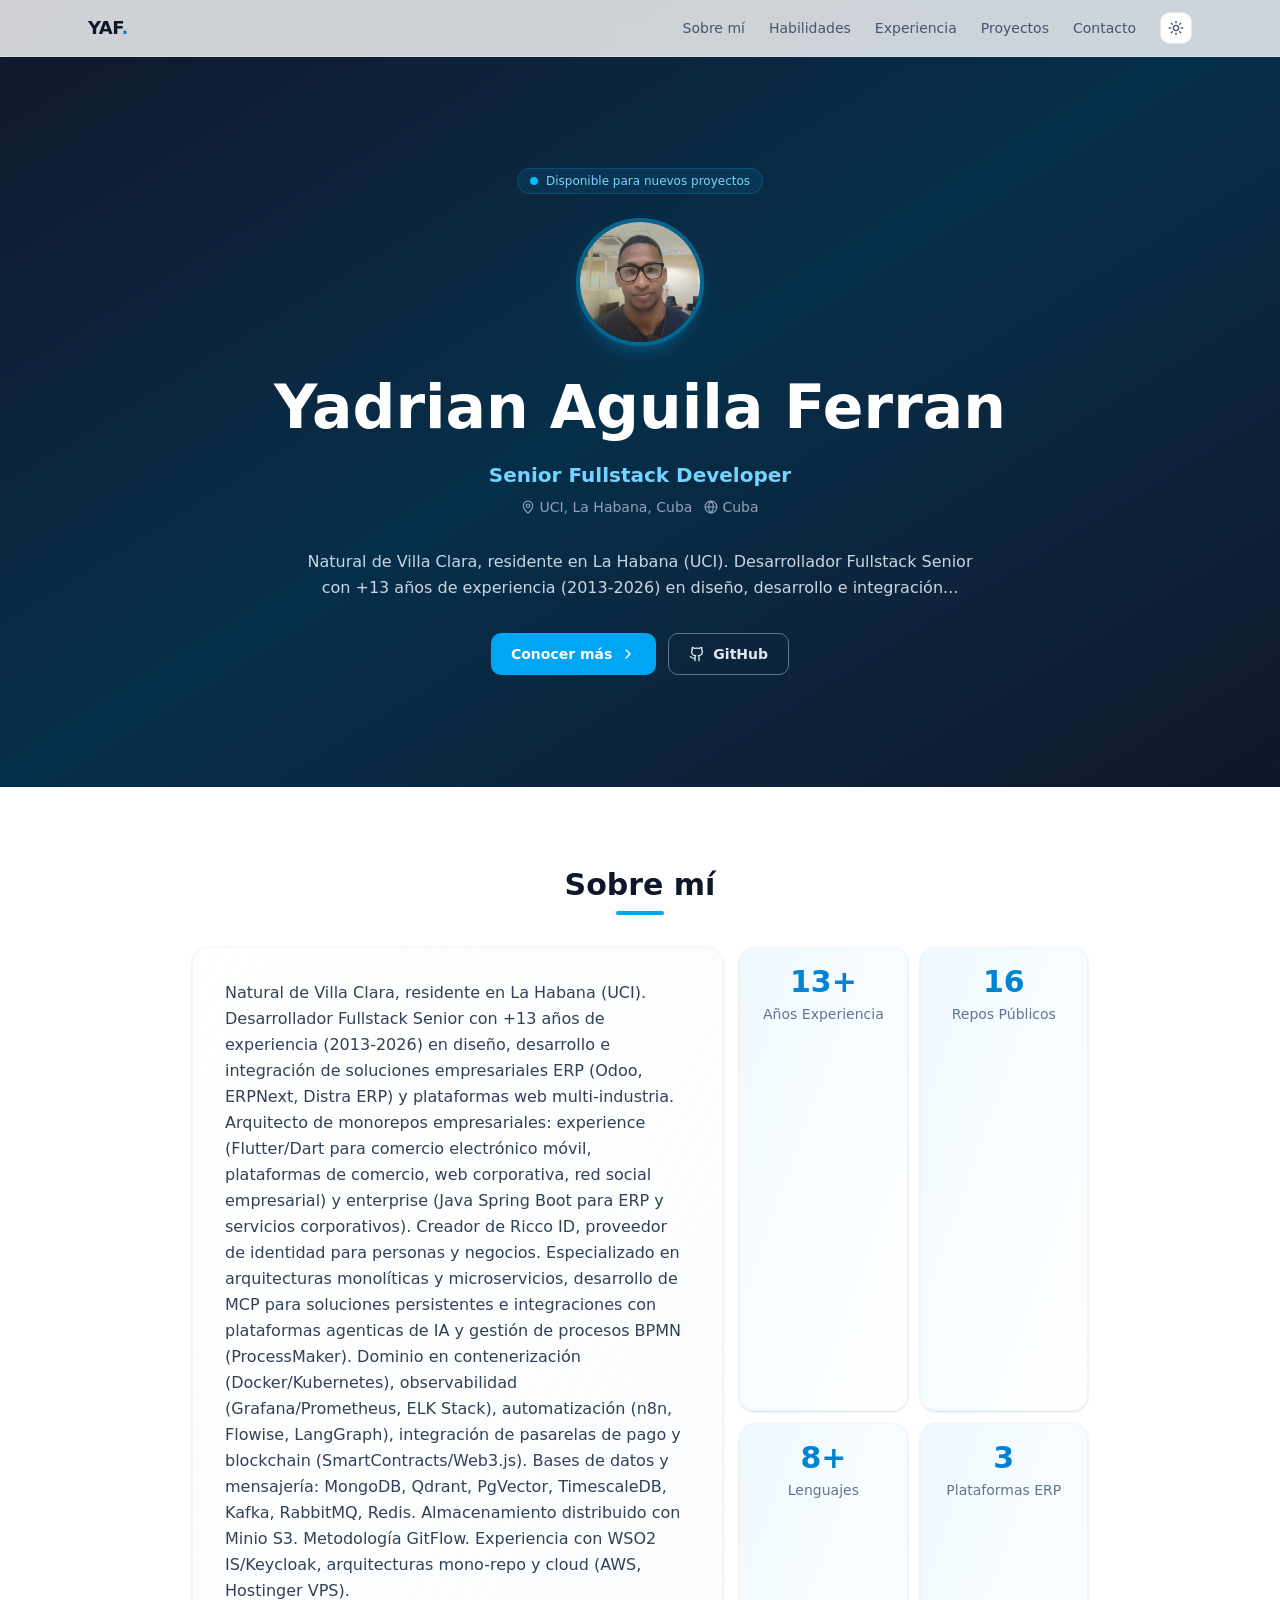
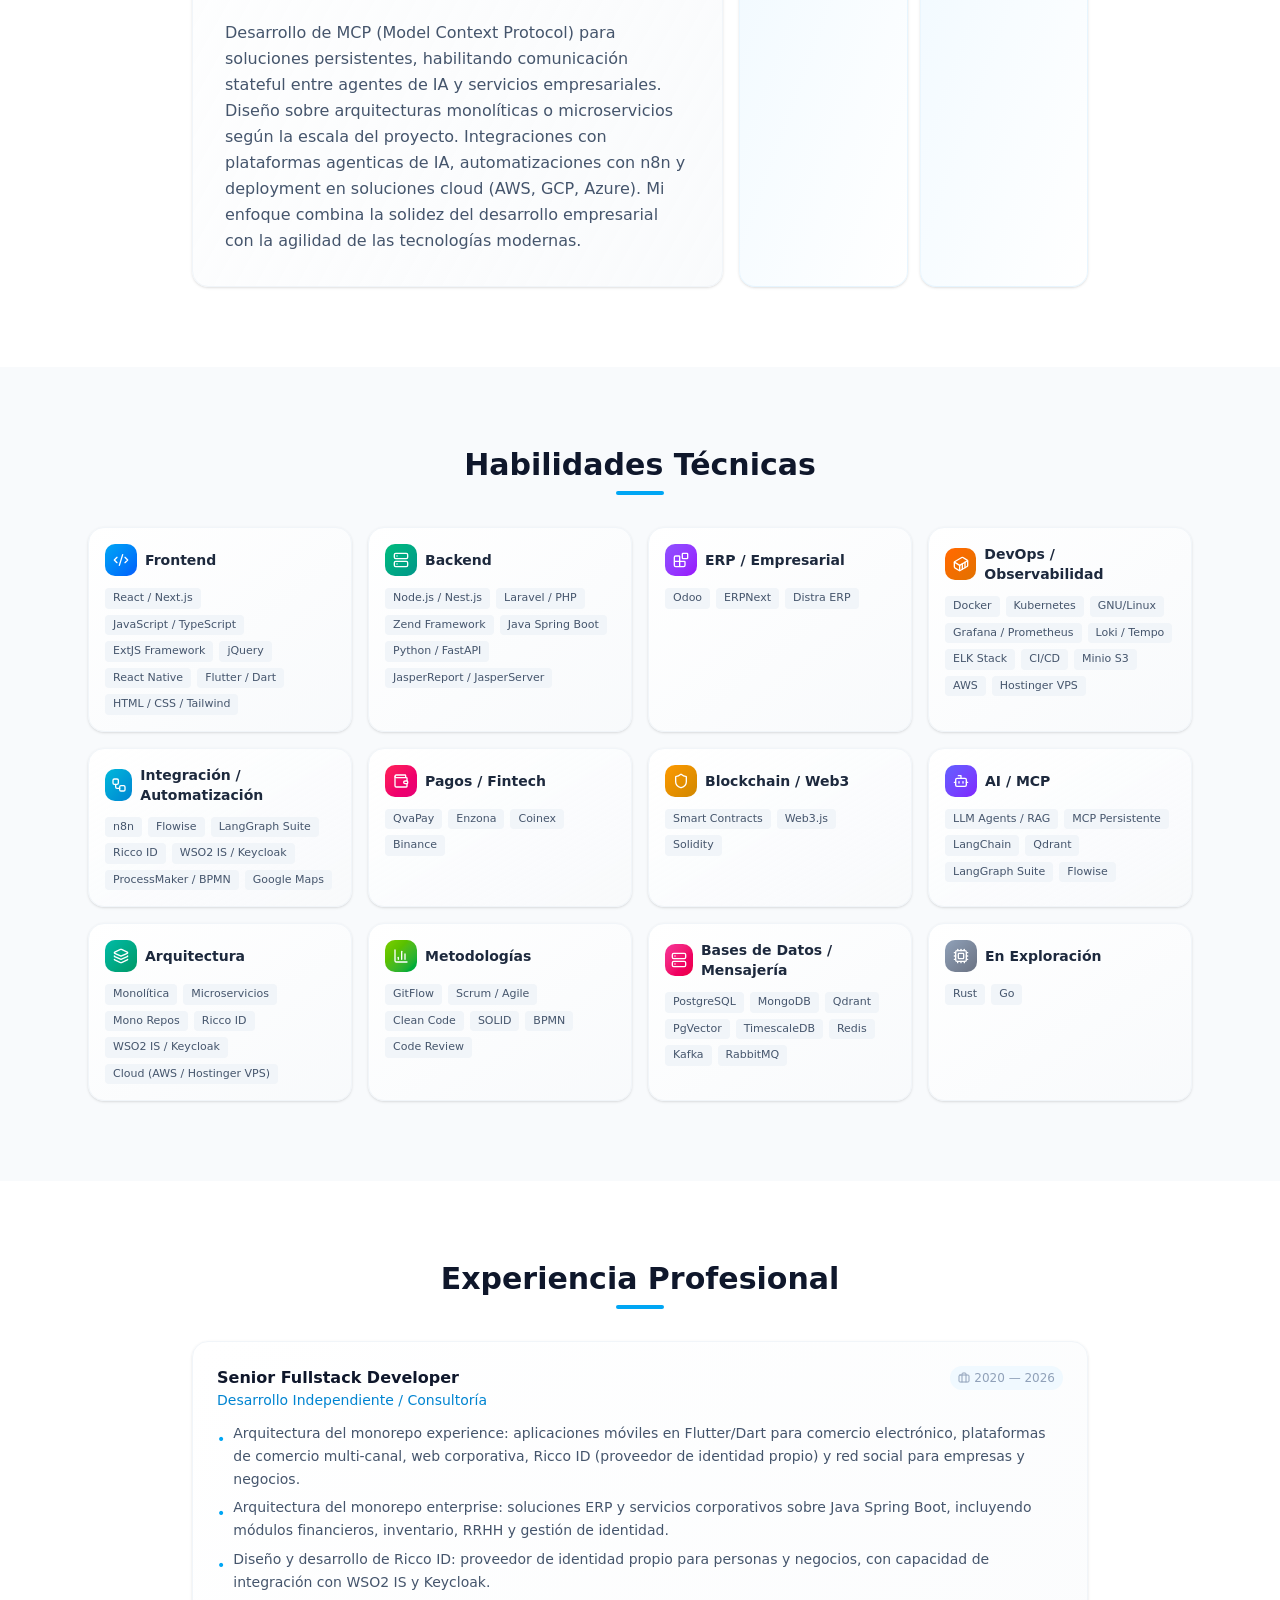
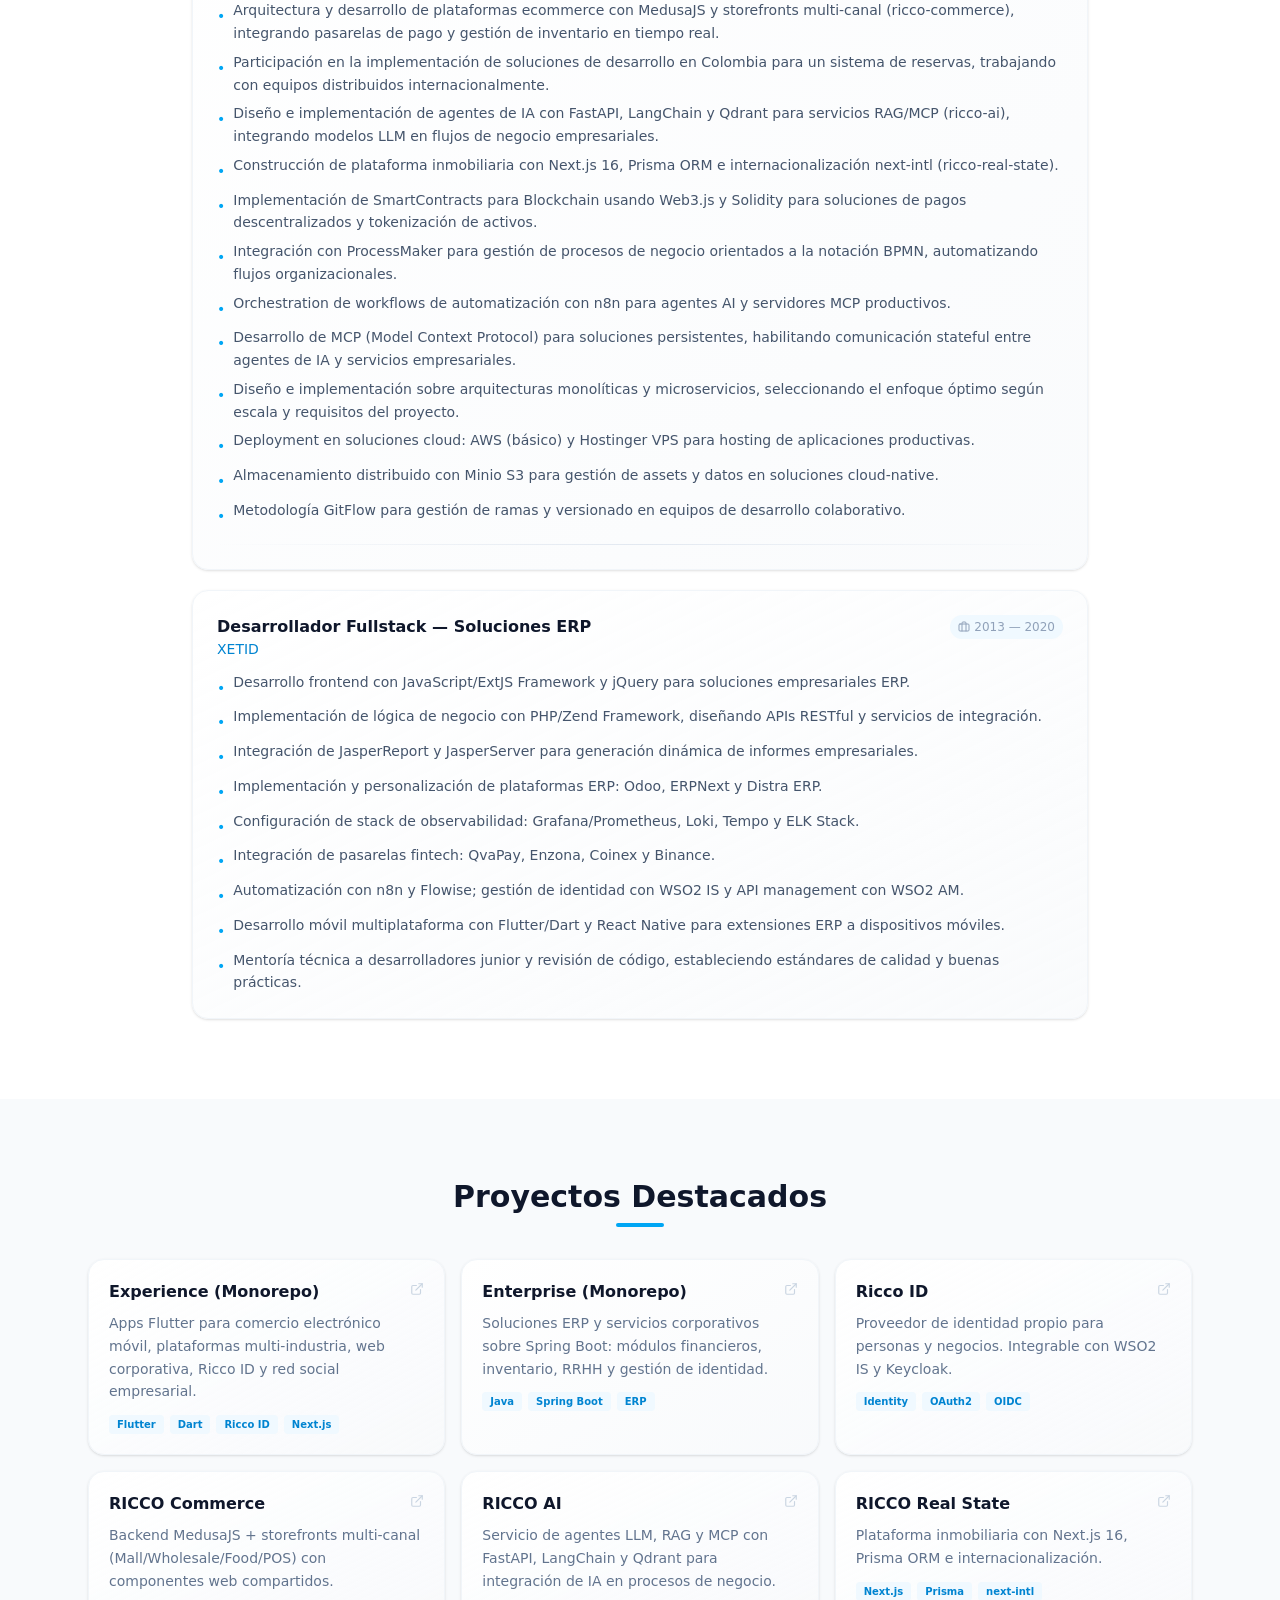
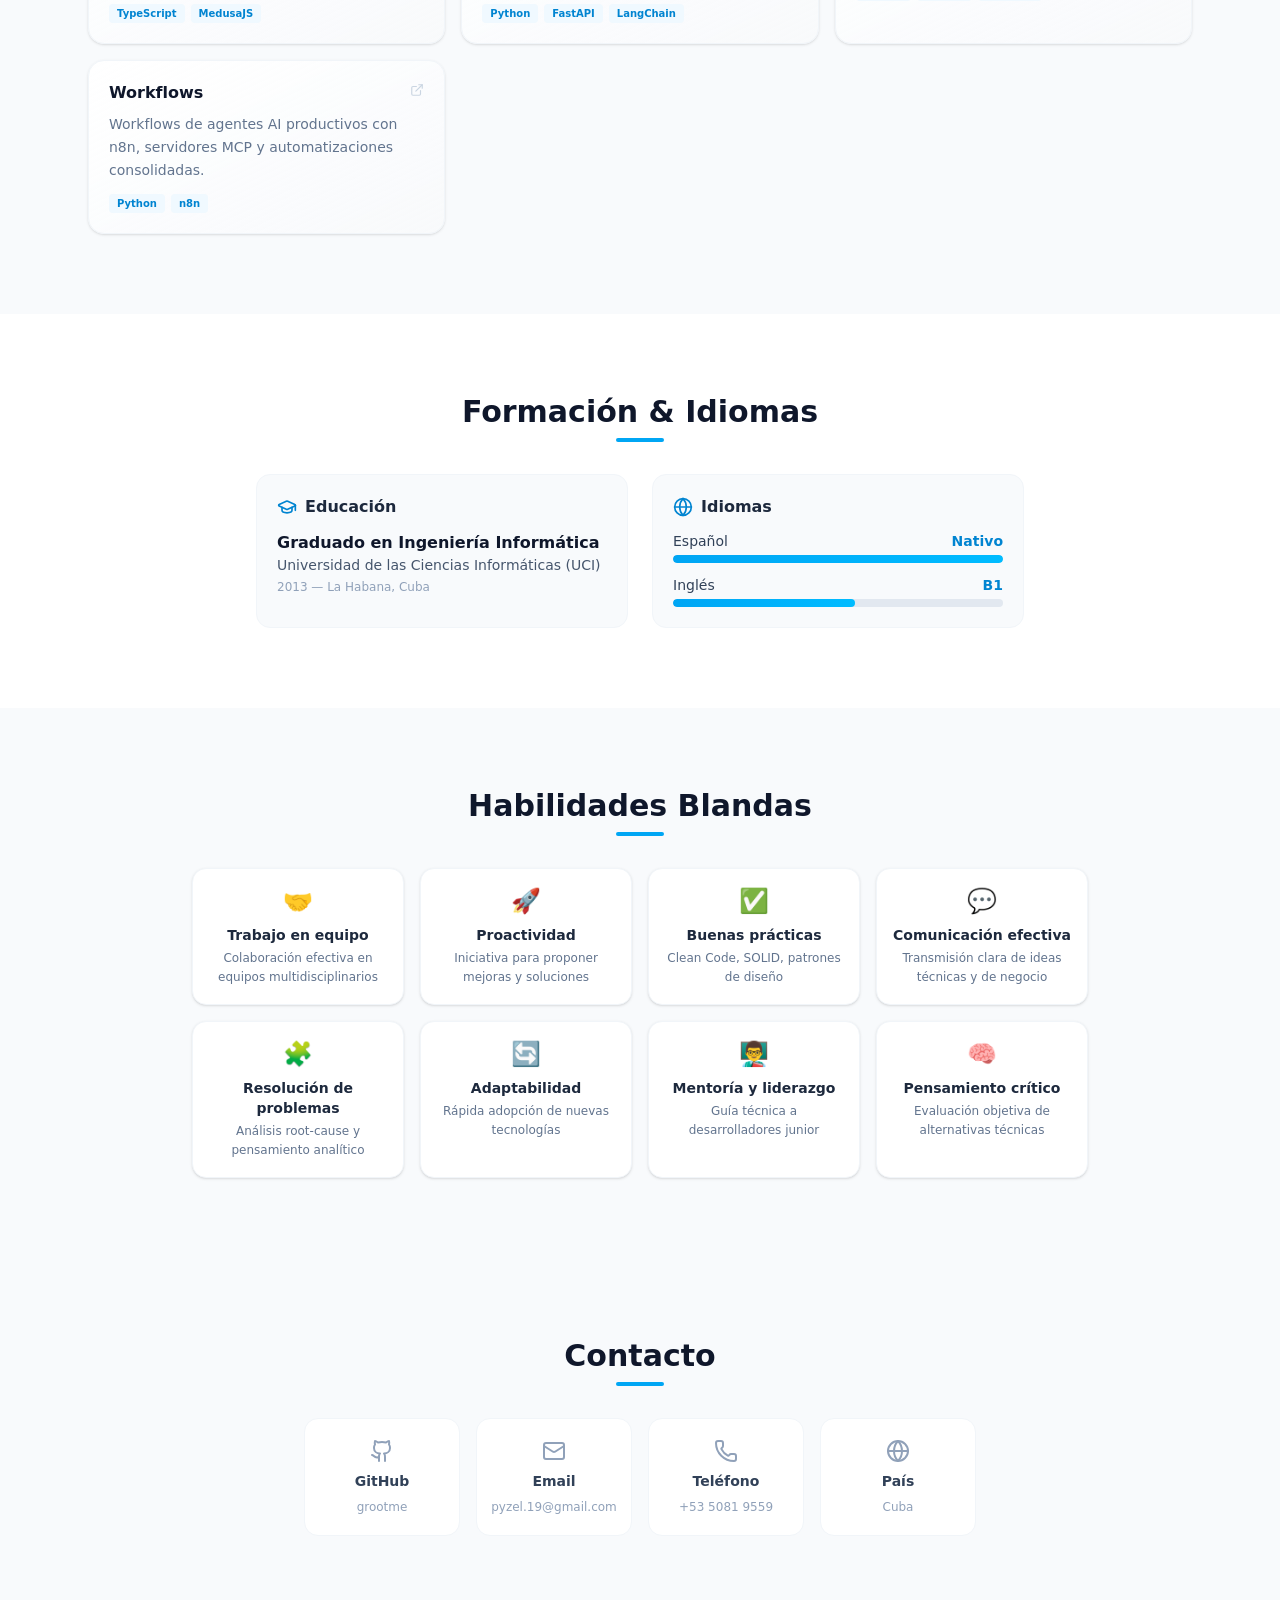
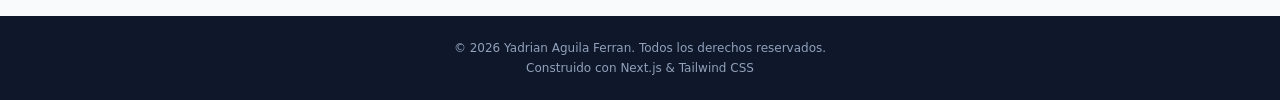
==== commit cf6785f7: "feat: next-intl migration, dark mode CSS vars, PortfolioCard component, RICCO Real State rename" ====
--- a/index.html
+++ b/index.html
@@ -1 +1 @@
-<!DOCTYPE html><!--FR_stfCk8Z8e_2CpGiLLY--><html lang="es"><head><meta charSet="utf-8"/><meta name="viewport" content="width=device-width, initial-scale=1"/><link rel="preload" href="/_next/static/media/83afe278b6a6bb3c-s.p.3a6ba036.woff2" as="font" crossorigin="" type="font/woff2"/><link rel="preload" as="image" href="/photo.png"/><link rel="stylesheet" href="/_next/static/chunks/d41ba60faff93bff.css" data-precedence="next"/><link rel="stylesheet" href="/_next/static/chunks/0ea18a1064e2fecb.css" data-precedence="next"/><link rel="preload" as="script" fetchPriority="low" href="/_next/static/chunks/62042ede3b14e164.js"/><script src="/_next/static/chunks/4efcf3199b0a3293.js" async=""></script><script src="/_next/static/chunks/b96c4a9fac36b31d.js" async=""></script><script src="/_next/static/chunks/turbopack-f32546f3497a8568.js" async=""></script><script src="/_next/static/chunks/77ce015f252c0ac3.js" async=""></script><script src="/_next/static/chunks/8b6813428e91d32e.js" async=""></script><script src="/_next/static/chunks/ff1a16fafef87110.js" async=""></script><script src="/_next/static/chunks/38756477839c0b2b.js" async=""></script><script src="/_next/static/chunks/f09159f67adc5bb0.js" async=""></script><meta name="next-size-adjust" content=""/><title>Yadrian Aguila Ferran — Senior Fullstack Developer</title><meta name="description" content="Portafolio profesional de Yadrian Aguila Ferran. Senior Fullstack Developer con +10 años de experiencia en ERP, arquitecturas web, cloud y movil."/><meta name="author" content="Yadrian Aguila Ferran"/><meta name="keywords" content="Yadrian Aguila Ferran,Fullstack Developer,Senior Developer,Next.js,Node.js,Laravel,ERP,Docker,Kubernetes"/><meta property="og:title" content="Yadrian Aguila Ferran — Senior Fullstack Developer"/><meta property="og:description" content="Portafolio profesional. Senior Fullstack Developer con +10 años de experiencia."/><meta property="og:type" content="website"/><meta name="twitter:card" content="summary"/><meta name="twitter:title" content="Yadrian Aguila Ferran — Senior Fullstack Developer"/><meta name="twitter:description" content="Portafolio profesional. Senior Fullstack Developer con +10 años de experiencia."/><script src="/_next/static/chunks/a6dad97d9634a72d.js" noModule=""></script></head><body class="inter_fe8b9d92-module__LINzvG__variable antialiased"><div hidden=""><!--$--><!--/$--></div><script>((a,b,c,d,e,f,g,h)=>{let i=document.documentElement,j=["light","dark"];function k(b){var c;(Array.isArray(a)?a:[a]).forEach(a=>{let c="class"===a,d=c&&f?e.map(a=>f[a]||a):e;c?(i.classList.remove(...d),i.classList.add(f&&f[b]?f[b]:b)):i.setAttribute(a,b)}),c=b,h&&j.includes(c)&&(i.style.colorScheme=c)}if(d)k(d);else try{let a=localStorage.getItem(b)||c,d=g&&"system"===a?window.matchMedia("(prefers-color-scheme: dark)").matches?"dark":"light":a;k(d)}catch(a){}})("class","theme","light",null,["light","dark"],null,false,true)</script><div class="min-h-screen flex flex-col bg-white font-[var(--font-inter)]"><nav class="fixed top-0 inset-x-0 z-50 bg-white/80 backdrop-blur-md border-b border-slate-200/60"><div class="max-w-6xl mx-auto flex items-center justify-between px-4 sm:px-6 h-14"><a href="#" class="font-bold text-lg tracking-tight text-slate-900">YAF<span class="text-sky-600">.</span></a><div class="hidden md:flex items-center gap-6 text-sm font-medium text-slate-600"><a href="#about" class="hover:text-sky-600 transition-colors">Sobre mí</a><a href="#skills" class="hover:text-sky-600 transition-colors">Habilidades</a><a href="#experience" class="hover:text-sky-600 transition-colors">Experiencia</a><a href="#projects" class="hover:text-sky-600 transition-colors">Proyectos</a><a href="#contact" class="hover:text-sky-600 transition-colors">Contacto</a></div><button class="md:hidden p-2 text-slate-600" aria-label="Menu"><svg width="24" height="24" fill="none" stroke="currentColor" stroke-width="2"><path d="M4 6h16M4 12h16M4 18h16"></path></svg></button></div></nav><main class="flex-1"><section class="relative pt-14 overflow-hidden"><div class="absolute inset-0 bg-gradient-to-br from-slate-900 via-sky-950 to-slate-900"></div><div class="absolute inset-0 opacity-20 bg-[radial-gradient(ellipse_at_top_right,_var(--tw-gradient-stops))] from-sky-400 via-transparent to-transparent"></div><div class="relative max-w-6xl mx-auto px-4 sm:px-6 py-20 sm:py-28 text-center"><div class="inline-flex items-center gap-2 px-3 py-1 rounded-full bg-sky-500/10 border border-sky-400/20 text-sky-300 text-xs font-medium mb-6"><span class="w-2 h-2 rounded-full bg-sky-400 animate-pulse"></span>Disponible para nuevos proyectos</div><img src="/photo.png" alt="Yadrian Aguila Ferran" class="w-28 h-28 sm:w-32 sm:h-32 rounded-full object-cover border-4 border-sky-400/40 shadow-lg shadow-sky-500/20 mx-auto mb-6"/><h1 class="text-4xl sm:text-5xl lg:text-6xl font-extrabold text-white leading-tight mb-4">Yadrian Aguila Ferran</h1><p class="text-lg sm:text-xl text-sky-300 font-semibold mb-2">Senior Fullstack Developer</p><p class="flex items-center justify-center gap-3 text-slate-400 text-sm mb-8"><span class="inline-flex items-center gap-1"><svg xmlns="http://www.w3.org/2000/svg" width="14" height="14" viewBox="0 0 24 24" fill="none" stroke="currentColor" stroke-width="2" stroke-linecap="round" stroke-linejoin="round" class="lucide lucide-map-pin" aria-hidden="true"><path d="M20 10c0 4.993-5.539 10.193-7.399 11.799a1 1 0 0 1-1.202 0C9.539 20.193 4 14.993 4 10a8 8 0 0 1 16 0"></path><circle cx="12" cy="10" r="3"></circle></svg> <!-- -->UCI, La Habana, Cuba</span><span class="inline-flex items-center gap-1"><svg xmlns="http://www.w3.org/2000/svg" width="14" height="14" viewBox="0 0 24 24" fill="none" stroke="currentColor" stroke-width="2" stroke-linecap="round" stroke-linejoin="round" class="lucide lucide-globe" aria-hidden="true"><circle cx="12" cy="12" r="10"></circle><path d="M12 2a14.5 14.5 0 0 0 0 20 14.5 14.5 0 0 0 0-20"></path><path d="M2 12h20"></path></svg> <!-- -->Cuba</span></p><p class="max-w-2xl mx-auto text-slate-300 text-sm sm:text-base leading-relaxed mb-8">Natural de Villa Clara, residente en La Habana (UCI). Desarrollador Fullstack Senior con +13 años de experiencia (2013-2026) en diseño, desarrollo e integración<!-- -->...</p><div class="flex flex-wrap justify-center gap-3"><a href="#about" class="inline-flex items-center gap-2 px-5 py-2.5 rounded-lg bg-sky-500 text-white font-semibold text-sm hover:bg-sky-400 transition">Conocer más <svg xmlns="http://www.w3.org/2000/svg" width="16" height="16" viewBox="0 0 24 24" fill="none" stroke="currentColor" stroke-width="2" stroke-linecap="round" stroke-linejoin="round" class="lucide lucide-chevron-right" aria-hidden="true"><path d="m9 18 6-6-6-6"></path></svg></a><a href="https://github.com/grootme" target="_blank" rel="noopener noreferrer" class="inline-flex items-center gap-2 px-5 py-2.5 rounded-lg border border-slate-500 text-slate-200 font-semibold text-sm hover:border-sky-400 hover:text-sky-300 transition"><svg xmlns="http://www.w3.org/2000/svg" width="16" height="16" viewBox="0 0 24 24" fill="none" stroke="currentColor" stroke-width="2" stroke-linecap="round" stroke-linejoin="round" class="lucide lucide-github" aria-hidden="true"><path d="M15 22v-4a4.8 4.8 0 0 0-1-3.5c3 0 6-2 6-5.5.08-1.25-.27-2.48-1-3.5.28-1.15.28-2.35 0-3.5 0 0-1 0-3 1.5-2.64-.5-5.36-.5-8 0C6 2 5 2 5 2c-.3 1.15-.3 2.35 0 3.5A5.403 5.403 0 0 0 4 9c0 3.5 3 5.5 6 5.5-.39.49-.68 1.05-.85 1.65-.17.6-.22 1.23-.15 1.85v4"></path><path d="M9 18c-4.51 2-5-2-7-2"></path></svg> GitHub</a></div></div></section><section id="about" class="py-16 sm:py-20 bg-white"><div class="max-w-6xl mx-auto px-4 sm:px-6"><div class="mb-8 text-center"><h2 class="text-2xl sm:text-3xl font-extrabold text-slate-900">Sobre mí</h2><div class="mt-2 mx-auto w-12 h-1 rounded-full bg-sky-500"></div></div><div class="max-w-4xl mx-auto grid lg:grid-cols-5 gap-4"><div class="lg:col-span-3 rounded-2xl border border-slate-100 bg-gradient-to-br from-white to-slate-50/80 p-6 sm:p-8 shadow-sm"><p class="text-slate-700 text-sm sm:text-base leading-relaxed">Natural de Villa Clara, residente en La Habana (UCI). Desarrollador Fullstack Senior con +13 años de experiencia (2013-2026) en diseño, desarrollo e integración de soluciones empresariales ERP (Odoo, ERPNext, Distra ERP) y plataformas web multi-industria. Arquitecto de monorepos empresariales: experience (Flutter/Dart para comercio electrónico móvil, plataformas de comercio, web corporativa, red social empresarial) y enterprise (Java Spring Boot para ERP y servicios corporativos). Creador de Ricco ID, proveedor de identidad para personas y negocios. Especializado en arquitecturas monolíticas y microservicios, desarrollo de MCP para soluciones persistentes e integraciones con plataformas agenticas de IA y gestión de procesos BPMN (ProcessMaker). Dominio en contenerización (Docker/Kubernetes), observabilidad (Grafana/Prometheus, ELK Stack), automatización (n8n, Flowise, LangGraph), integración de pasarelas de pago y blockchain (SmartContracts/Web3.js). Bases de datos y mensajería: MongoDB, Qdrant, PgVector, TimescaleDB, Kafka, RabbitMQ, Redis. Almacenamiento distribuido con Minio S3. Metodología GitFlow. Experiencia con WSO2 IS/Keycloak, arquitecturas mono-repo y cloud (AWS, Hostinger VPS).</p><p class="text-slate-600 text-sm sm:text-base leading-relaxed mt-4">Desarrollo de MCP (Model Context Protocol) para soluciones persistentes, habilitando comunicación stateful entre agentes de IA y servicios empresariales. Diseño sobre arquitecturas monolíticas o microservicios según la escala del proyecto. Integraciones con plataformas agenticas de IA, automatizaciones con n8n y deployment en soluciones cloud (AWS, GCP, Azure). Mi enfoque combina la solidez del desarrollo empresarial con la agilidad de las tecnologías modernas.</p></div><div class="lg:col-span-2 grid grid-cols-2 gap-3"><div class="flex flex-col items-center justify-center p-4 rounded-2xl bg-gradient-to-br from-sky-50 to-white border border-sky-100/60 shadow-sm"><div class="text-2xl sm:text-3xl font-extrabold text-sky-600">13+</div><div class="text-xs sm:text-sm text-slate-500 mt-1 text-center">Años Experiencia</div></div><div class="flex flex-col items-center justify-center p-4 rounded-2xl bg-gradient-to-br from-sky-50 to-white border border-sky-100/60 shadow-sm"><div class="text-2xl sm:text-3xl font-extrabold text-sky-600">16</div><div class="text-xs sm:text-sm text-slate-500 mt-1 text-center">Repos Públicos</div></div><div class="flex flex-col items-center justify-center p-4 rounded-2xl bg-gradient-to-br from-sky-50 to-white border border-sky-100/60 shadow-sm"><div class="text-2xl sm:text-3xl font-extrabold text-sky-600">8+</div><div class="text-xs sm:text-sm text-slate-500 mt-1 text-center">Lenguajes</div></div><div class="flex flex-col items-center justify-center p-4 rounded-2xl bg-gradient-to-br from-sky-50 to-white border border-sky-100/60 shadow-sm"><div class="text-2xl sm:text-3xl font-extrabold text-sky-600">3</div><div class="text-xs sm:text-sm text-slate-500 mt-1 text-center">Plataformas ERP</div></div></div></div></div></section><section id="skills" class="py-16 sm:py-20 bg-slate-50"><div class="max-w-6xl mx-auto px-4 sm:px-6"><div class="mb-8 text-center"><h2 class="text-2xl sm:text-3xl font-extrabold text-slate-900">Habilidades Técnicas</h2><div class="mt-2 mx-auto w-12 h-1 rounded-full bg-sky-500"></div></div><div class="grid sm:grid-cols-2 lg:grid-cols-4 gap-4"><div class="bg-white rounded-xl border border-slate-100 p-4 hover:shadow-md transition-shadow"><div class="flex items-center gap-2 mb-3"><div class="w-8 h-8 rounded-lg bg-gradient-to-br from-sky-500 to-blue-600 flex items-center justify-center"><svg xmlns="http://www.w3.org/2000/svg" width="16" height="16" viewBox="0 0 24 24" fill="none" stroke="currentColor" stroke-width="2" stroke-linecap="round" stroke-linejoin="round" class="lucide lucide-code-xml text-white" aria-hidden="true"><path d="m18 16 4-4-4-4"></path><path d="m6 8-4 4 4 4"></path><path d="m14.5 4-5 16"></path></svg></div><h3 class="font-semibold text-sm text-slate-800">Frontend</h3></div><div class="flex flex-wrap gap-1.5"><span class="px-2 py-0.5 rounded text-[11px] font-medium bg-slate-100 text-slate-600">React / Next.js</span><span class="px-2 py-0.5 rounded text-[11px] font-medium bg-slate-100 text-slate-600">JavaScript / TypeScript</span><span class="px-2 py-0.5 rounded text-[11px] font-medium bg-slate-100 text-slate-600">ExtJS Framework</span><span class="px-2 py-0.5 rounded text-[11px] font-medium bg-slate-100 text-slate-600">jQuery</span><span class="px-2 py-0.5 rounded text-[11px] font-medium bg-slate-100 text-slate-600">React Native</span><span class="px-2 py-0.5 rounded text-[11px] font-medium bg-slate-100 text-slate-600">Flutter / Dart</span><span class="px-2 py-0.5 rounded text-[11px] font-medium bg-slate-100 text-slate-600">HTML / CSS / Tailwind</span></div></div><div class="bg-white rounded-xl border border-slate-100 p-4 hover:shadow-md transition-shadow"><div class="flex items-center gap-2 mb-3"><div class="w-8 h-8 rounded-lg bg-gradient-to-br from-emerald-500 to-teal-600 flex items-center justify-center"><svg xmlns="http://www.w3.org/2000/svg" width="16" height="16" viewBox="0 0 24 24" fill="none" stroke="currentColor" stroke-width="2" stroke-linecap="round" stroke-linejoin="round" class="lucide lucide-server text-white" aria-hidden="true"><rect width="20" height="8" x="2" y="2" rx="2" ry="2"></rect><rect width="20" height="8" x="2" y="14" rx="2" ry="2"></rect><line x1="6" x2="6.01" y1="6" y2="6"></line><line x1="6" x2="6.01" y1="18" y2="18"></line></svg></div><h3 class="font-semibold text-sm text-slate-800">Backend</h3></div><div class="flex flex-wrap gap-1.5"><span class="px-2 py-0.5 rounded text-[11px] font-medium bg-slate-100 text-slate-600">Node.js / Nest.js</span><span class="px-2 py-0.5 rounded text-[11px] font-medium bg-slate-100 text-slate-600">Laravel / PHP</span><span class="px-2 py-0.5 rounded text-[11px] font-medium bg-slate-100 text-slate-600">Zend Framework</span><span class="px-2 py-0.5 rounded text-[11px] font-medium bg-slate-100 text-slate-600">Java Spring Boot</span><span class="px-2 py-0.5 rounded text-[11px] font-medium bg-slate-100 text-slate-600">Python / FastAPI</span><span class="px-2 py-0.5 rounded text-[11px] font-medium bg-slate-100 text-slate-600">JasperReport / JasperServer</span></div></div><div class="bg-white rounded-xl border border-slate-100 p-4 hover:shadow-md transition-shadow"><div class="flex items-center gap-2 mb-3"><div class="w-8 h-8 rounded-lg bg-gradient-to-br from-violet-500 to-purple-600 flex items-center justify-center"><svg xmlns="http://www.w3.org/2000/svg" width="16" height="16" viewBox="0 0 24 24" fill="none" stroke="currentColor" stroke-width="2" stroke-linecap="round" stroke-linejoin="round" class="lucide lucide-blocks text-white" aria-hidden="true"><path d="M10 22V7a1 1 0 0 0-1-1H4a2 2 0 0 0-2 2v12a2 2 0 0 0 2 2h12a2 2 0 0 0 2-2v-5a1 1 0 0 0-1-1H2"></path><rect x="14" y="2" width="8" height="8" rx="1"></rect></svg></div><h3 class="font-semibold text-sm text-slate-800">ERP / Empresarial</h3></div><div class="flex flex-wrap gap-1.5"><span class="px-2 py-0.5 rounded text-[11px] font-medium bg-slate-100 text-slate-600">Odoo</span><span class="px-2 py-0.5 rounded text-[11px] font-medium bg-slate-100 text-slate-600">ERPNext</span><span class="px-2 py-0.5 rounded text-[11px] font-medium bg-slate-100 text-slate-600">Distra ERP</span></div></div><div class="bg-white rounded-xl border border-slate-100 p-4 hover:shadow-md transition-shadow"><div class="flex items-center gap-2 mb-3"><div class="w-8 h-8 rounded-lg bg-gradient-to-br from-orange-500 to-amber-600 flex items-center justify-center"><svg xmlns="http://www.w3.org/2000/svg" width="16" height="16" viewBox="0 0 24 24" fill="none" stroke="currentColor" stroke-width="2" stroke-linecap="round" stroke-linejoin="round" class="lucide lucide-container text-white" aria-hidden="true"><path d="M22 7.7c0-.6-.4-1.2-.8-1.5l-6.3-3.9a1.72 1.72 0 0 0-1.7 0l-10.3 6c-.5.2-.9.8-.9 1.4v6.6c0 .5.4 1.2.8 1.5l6.3 3.9a1.72 1.72 0 0 0 1.7 0l10.3-6c.5-.3.9-1 .9-1.5Z"></path><path d="M10 21.9V14L2.1 9.1"></path><path d="m10 14 11.9-6.9"></path><path d="M14 19.8v-8.1"></path><path d="M18 17.5V9.4"></path></svg></div><h3 class="font-semibold text-sm text-slate-800">DevOps / Observabilidad</h3></div><div class="flex flex-wrap gap-1.5"><span class="px-2 py-0.5 rounded text-[11px] font-medium bg-slate-100 text-slate-600">Docker</span><span class="px-2 py-0.5 rounded text-[11px] font-medium bg-slate-100 text-slate-600">Kubernetes</span><span class="px-2 py-0.5 rounded text-[11px] font-medium bg-slate-100 text-slate-600">GNU/Linux</span><span class="px-2 py-0.5 rounded text-[11px] font-medium bg-slate-100 text-slate-600">Grafana / Prometheus</span><span class="px-2 py-0.5 rounded text-[11px] font-medium bg-slate-100 text-slate-600">Loki / Tempo</span><span class="px-2 py-0.5 rounded text-[11px] font-medium bg-slate-100 text-slate-600">ELK Stack</span><span class="px-2 py-0.5 rounded text-[11px] font-medium bg-slate-100 text-slate-600">CI/CD</span><span class="px-2 py-0.5 rounded text-[11px] font-medium bg-slate-100 text-slate-600">Minio S3</span><span class="px-2 py-0.5 rounded text-[11px] font-medium bg-slate-100 text-slate-600">AWS</span><span class="px-2 py-0.5 rounded text-[11px] font-medium bg-slate-100 text-slate-600">Hostinger VPS</span></div></div><div class="bg-white rounded-xl border border-slate-100 p-4 hover:shadow-md transition-shadow"><div class="flex items-center gap-2 mb-3"><div class="w-8 h-8 rounded-lg bg-gradient-to-br from-cyan-500 to-sky-600 flex items-center justify-center"><svg xmlns="http://www.w3.org/2000/svg" width="16" height="16" viewBox="0 0 24 24" fill="none" stroke="currentColor" stroke-width="2" stroke-linecap="round" stroke-linejoin="round" class="lucide lucide-workflow text-white" aria-hidden="true"><rect width="8" height="8" x="3" y="3" rx="2"></rect><path d="M7 11v4a2 2 0 0 0 2 2h4"></path><rect width="8" height="8" x="13" y="13" rx="2"></rect></svg></div><h3 class="font-semibold text-sm text-slate-800">Integración / Automatización</h3></div><div class="flex flex-wrap gap-1.5"><span class="px-2 py-0.5 rounded text-[11px] font-medium bg-slate-100 text-slate-600">n8n</span><span class="px-2 py-0.5 rounded text-[11px] font-medium bg-slate-100 text-slate-600">Flowise</span><span class="px-2 py-0.5 rounded text-[11px] font-medium bg-slate-100 text-slate-600">LangGraph Suite</span><span class="px-2 py-0.5 rounded text-[11px] font-medium bg-slate-100 text-slate-600">Ricco ID</span><span class="px-2 py-0.5 rounded text-[11px] font-medium bg-slate-100 text-slate-600">WSO2 IS / Keycloak</span><span class="px-2 py-0.5 rounded text-[11px] font-medium bg-slate-100 text-slate-600">ProcessMaker / BPMN</span><span class="px-2 py-0.5 rounded text-[11px] font-medium bg-slate-100 text-slate-600">Google Maps</span></div></div><div class="bg-white rounded-xl border border-slate-100 p-4 hover:shadow-md transition-shadow"><div class="flex items-center gap-2 mb-3"><div class="w-8 h-8 rounded-lg bg-gradient-to-br from-rose-500 to-pink-600 flex items-center justify-center"><svg xmlns="http://www.w3.org/2000/svg" width="16" height="16" viewBox="0 0 24 24" fill="none" stroke="currentColor" stroke-width="2" stroke-linecap="round" stroke-linejoin="round" class="lucide lucide-wallet text-white" aria-hidden="true"><path d="M19 7V4a1 1 0 0 0-1-1H5a2 2 0 0 0 0 4h15a1 1 0 0 1 1 1v4h-3a2 2 0 0 0 0 4h3a1 1 0 0 0 1-1v-2a1 1 0 0 0-1-1"></path><path d="M3 5v14a2 2 0 0 0 2 2h15a1 1 0 0 0 1-1v-4"></path></svg></div><h3 class="font-semibold text-sm text-slate-800">Pagos / Fintech</h3></div><div class="flex flex-wrap gap-1.5"><span class="px-2 py-0.5 rounded text-[11px] font-medium bg-slate-100 text-slate-600">QvaPay</span><span class="px-2 py-0.5 rounded text-[11px] font-medium bg-slate-100 text-slate-600">Enzona</span><span class="px-2 py-0.5 rounded text-[11px] font-medium bg-slate-100 text-slate-600">Coinex</span><span class="px-2 py-0.5 rounded text-[11px] font-medium bg-slate-100 text-slate-600">Binance</span></div></div><div class="bg-white rounded-xl border border-slate-100 p-4 hover:shadow-md transition-shadow"><div class="flex items-center gap-2 mb-3"><div class="w-8 h-8 rounded-lg bg-gradient-to-br from-amber-500 to-yellow-600 flex items-center justify-center"><svg xmlns="http://www.w3.org/2000/svg" width="16" height="16" viewBox="0 0 24 24" fill="none" stroke="currentColor" stroke-width="2" stroke-linecap="round" stroke-linejoin="round" class="lucide lucide-shield text-white" aria-hidden="true"><path d="M20 13c0 5-3.5 7.5-7.66 8.95a1 1 0 0 1-.67-.01C7.5 20.5 4 18 4 13V6a1 1 0 0 1 1-1c2 0 4.5-1.2 6.24-2.72a1.17 1.17 0 0 1 1.52 0C14.51 3.81 17 5 19 5a1 1 0 0 1 1 1z"></path></svg></div><h3 class="font-semibold text-sm text-slate-800">Blockchain / Web3</h3></div><div class="flex flex-wrap gap-1.5"><span class="px-2 py-0.5 rounded text-[11px] font-medium bg-slate-100 text-slate-600">Smart Contracts</span><span class="px-2 py-0.5 rounded text-[11px] font-medium bg-slate-100 text-slate-600">Web3.js</span><span class="px-2 py-0.5 rounded text-[11px] font-medium bg-slate-100 text-slate-600">Solidity</span></div></div><div class="bg-white rounded-xl border border-slate-100 p-4 hover:shadow-md transition-shadow"><div class="flex items-center gap-2 mb-3"><div class="w-8 h-8 rounded-lg bg-gradient-to-br from-indigo-500 to-violet-600 flex items-center justify-center"><svg xmlns="http://www.w3.org/2000/svg" width="16" height="16" viewBox="0 0 24 24" fill="none" stroke="currentColor" stroke-width="2" stroke-linecap="round" stroke-linejoin="round" class="lucide lucide-bot text-white" aria-hidden="true"><path d="M12 8V4H8"></path><rect width="16" height="12" x="4" y="8" rx="2"></rect><path d="M2 14h2"></path><path d="M20 14h2"></path><path d="M15 13v2"></path><path d="M9 13v2"></path></svg></div><h3 class="font-semibold text-sm text-slate-800">AI / MCP</h3></div><div class="flex flex-wrap gap-1.5"><span class="px-2 py-0.5 rounded text-[11px] font-medium bg-slate-100 text-slate-600">LLM Agents / RAG</span><span class="px-2 py-0.5 rounded text-[11px] font-medium bg-slate-100 text-slate-600">MCP Persistente</span><span class="px-2 py-0.5 rounded text-[11px] font-medium bg-slate-100 text-slate-600">LangChain</span><span class="px-2 py-0.5 rounded text-[11px] font-medium bg-slate-100 text-slate-600">Qdrant</span><span class="px-2 py-0.5 rounded text-[11px] font-medium bg-slate-100 text-slate-600">LangGraph Suite</span><span class="px-2 py-0.5 rounded text-[11px] font-medium bg-slate-100 text-slate-600">Flowise</span></div></div><div class="bg-white rounded-xl border border-slate-100 p-4 hover:shadow-md transition-shadow"><div class="flex items-center gap-2 mb-3"><div class="w-8 h-8 rounded-lg bg-gradient-to-br from-teal-500 to-emerald-600 flex items-center justify-center"><svg xmlns="http://www.w3.org/2000/svg" width="16" height="16" viewBox="0 0 24 24" fill="none" stroke="currentColor" stroke-width="2" stroke-linecap="round" stroke-linejoin="round" class="lucide lucide-layers text-white" aria-hidden="true"><path d="M12.83 2.18a2 2 0 0 0-1.66 0L2.6 6.08a1 1 0 0 0 0 1.83l8.58 3.91a2 2 0 0 0 1.66 0l8.58-3.9a1 1 0 0 0 0-1.83z"></path><path d="M2 12a1 1 0 0 0 .58.91l8.6 3.91a2 2 0 0 0 1.65 0l8.58-3.9A1 1 0 0 0 22 12"></path><path d="M2 17a1 1 0 0 0 .58.91l8.6 3.91a2 2 0 0 0 1.65 0l8.58-3.9A1 1 0 0 0 22 17"></path></svg></div><h3 class="font-semibold text-sm text-slate-800">Arquitectura</h3></div><div class="flex flex-wrap gap-1.5"><span class="px-2 py-0.5 rounded text-[11px] font-medium bg-slate-100 text-slate-600">Monolítica</span><span class="px-2 py-0.5 rounded text-[11px] font-medium bg-slate-100 text-slate-600">Microservicios</span><span class="px-2 py-0.5 rounded text-[11px] font-medium bg-slate-100 text-slate-600">Mono Repos</span><span class="px-2 py-0.5 rounded text-[11px] font-medium bg-slate-100 text-slate-600">Ricco ID</span><span class="px-2 py-0.5 rounded text-[11px] font-medium bg-slate-100 text-slate-600">WSO2 IS / Keycloak</span><span class="px-2 py-0.5 rounded text-[11px] font-medium bg-slate-100 text-slate-600">Cloud (AWS / Hostinger VPS)</span></div></div><div class="bg-white rounded-xl border border-slate-100 p-4 hover:shadow-md transition-shadow"><div class="flex items-center gap-2 mb-3"><div class="w-8 h-8 rounded-lg bg-gradient-to-br from-lime-500 to-green-600 flex items-center justify-center"><svg xmlns="http://www.w3.org/2000/svg" width="16" height="16" viewBox="0 0 24 24" fill="none" stroke="currentColor" stroke-width="2" stroke-linecap="round" stroke-linejoin="round" class="lucide lucide-chart-column text-white" aria-hidden="true"><path d="M3 3v16a2 2 0 0 0 2 2h16"></path><path d="M18 17V9"></path><path d="M13 17V5"></path><path d="M8 17v-3"></path></svg></div><h3 class="font-semibold text-sm text-slate-800">Metodologías</h3></div><div class="flex flex-wrap gap-1.5"><span class="px-2 py-0.5 rounded text-[11px] font-medium bg-slate-100 text-slate-600">GitFlow</span><span class="px-2 py-0.5 rounded text-[11px] font-medium bg-slate-100 text-slate-600">Scrum / Agile</span><span class="px-2 py-0.5 rounded text-[11px] font-medium bg-slate-100 text-slate-600">Clean Code</span><span class="px-2 py-0.5 rounded text-[11px] font-medium bg-slate-100 text-slate-600">SOLID</span><span class="px-2 py-0.5 rounded text-[11px] font-medium bg-slate-100 text-slate-600">BPMN</span><span class="px-2 py-0.5 rounded text-[11px] font-medium bg-slate-100 text-slate-600">Code Review</span></div></div><div class="bg-white rounded-xl border border-slate-100 p-4 hover:shadow-md transition-shadow"><div class="flex items-center gap-2 mb-3"><div class="w-8 h-8 rounded-lg bg-gradient-to-br from-pink-500 to-rose-600 flex items-center justify-center"><svg xmlns="http://www.w3.org/2000/svg" width="16" height="16" viewBox="0 0 24 24" fill="none" stroke="currentColor" stroke-width="2" stroke-linecap="round" stroke-linejoin="round" class="lucide lucide-server text-white" aria-hidden="true"><rect width="20" height="8" x="2" y="2" rx="2" ry="2"></rect><rect width="20" height="8" x="2" y="14" rx="2" ry="2"></rect><line x1="6" x2="6.01" y1="6" y2="6"></line><line x1="6" x2="6.01" y1="18" y2="18"></line></svg></div><h3 class="font-semibold text-sm text-slate-800">Bases de Datos / Mensajería</h3></div><div class="flex flex-wrap gap-1.5"><span class="px-2 py-0.5 rounded text-[11px] font-medium bg-slate-100 text-slate-600">PostgreSQL</span><span class="px-2 py-0.5 rounded text-[11px] font-medium bg-slate-100 text-slate-600">MongoDB</span><span class="px-2 py-0.5 rounded text-[11px] font-medium bg-slate-100 text-slate-600">Qdrant</span><span class="px-2 py-0.5 rounded text-[11px] font-medium bg-slate-100 text-slate-600">PgVector</span><span class="px-2 py-0.5 rounded text-[11px] font-medium bg-slate-100 text-slate-600">TimescaleDB</span><span class="px-2 py-0.5 rounded text-[11px] font-medium bg-slate-100 text-slate-600">Redis</span><span class="px-2 py-0.5 rounded text-[11px] font-medium bg-slate-100 text-slate-600">Kafka</span><span class="px-2 py-0.5 rounded text-[11px] font-medium bg-slate-100 text-slate-600">RabbitMQ</span></div></div><div class="bg-white rounded-xl border border-slate-100 p-4 hover:shadow-md transition-shadow"><div class="flex items-center gap-2 mb-3"><div class="w-8 h-8 rounded-lg bg-gradient-to-br from-slate-400 to-gray-500 flex items-center justify-center"><svg xmlns="http://www.w3.org/2000/svg" width="16" height="16" viewBox="0 0 24 24" fill="none" stroke="currentColor" stroke-width="2" stroke-linecap="round" stroke-linejoin="round" class="lucide lucide-cpu text-white" aria-hidden="true"><path d="M12 20v2"></path><path d="M12 2v2"></path><path d="M17 20v2"></path><path d="M17 2v2"></path><path d="M2 12h2"></path><path d="M2 17h2"></path><path d="M2 7h2"></path><path d="M20 12h2"></path><path d="M20 17h2"></path><path d="M20 7h2"></path><path d="M7 20v2"></path><path d="M7 2v2"></path><rect x="4" y="4" width="16" height="16" rx="2"></rect><rect x="8" y="8" width="8" height="8" rx="1"></rect></svg></div><h3 class="font-semibold text-sm text-slate-800">En Exploración</h3></div><div class="flex flex-wrap gap-1.5"><span class="px-2 py-0.5 rounded text-[11px] font-medium bg-slate-100 text-slate-600">Rust</span><span class="px-2 py-0.5 rounded text-[11px] font-medium bg-slate-100 text-slate-600">Go</span></div></div></div></div></section><section id="experience" class="py-16 sm:py-20 bg-white"><div class="max-w-6xl mx-auto px-4 sm:px-6"><div class="mb-8 text-center"><h2 class="text-2xl sm:text-3xl font-extrabold text-slate-900">Experiencia Profesional</h2><div class="mt-2 mx-auto w-12 h-1 rounded-full bg-sky-500"></div></div><div class="max-w-4xl mx-auto grid gap-5"><div class="rounded-2xl border border-slate-100 bg-gradient-to-br from-white to-slate-50/50 p-5 sm:p-6 shadow-sm hover:shadow-md transition-shadow"><div class="flex flex-col sm:flex-row sm:items-start sm:justify-between mb-3"><div><h3 class="font-bold text-slate-900">Senior Fullstack Developer</h3><p class="text-sky-600 text-sm font-medium">Desarrollo Independiente / Consultoría</p></div><div class="text-xs text-slate-400 mt-1 sm:mt-0 whitespace-nowrap flex items-center gap-1 bg-sky-50 px-2 py-1 rounded-full"><svg xmlns="http://www.w3.org/2000/svg" width="12" height="12" viewBox="0 0 24 24" fill="none" stroke="currentColor" stroke-width="2" stroke-linecap="round" stroke-linejoin="round" class="lucide lucide-briefcase" aria-hidden="true"><path d="M16 20V4a2 2 0 0 0-2-2h-4a2 2 0 0 0-2 2v16"></path><rect width="20" height="14" x="2" y="6" rx="2"></rect></svg> <!-- -->2020 — 2026</div></div><ul class="mt-2 space-y-1.5"><li class="text-sm text-slate-600 leading-relaxed flex gap-2"><span class="text-sky-500 mt-1.5 shrink-0">•</span>Arquitectura del monorepo experience: aplicaciones móviles en Flutter/Dart para comercio electrónico, plataformas de comercio multi-canal, web corporativa, Ricco ID (proveedor de identidad propio) y red social para empresas y negocios.</li><li class="text-sm text-slate-600 leading-relaxed flex gap-2"><span class="text-sky-500 mt-1.5 shrink-0">•</span>Arquitectura del monorepo enterprise: soluciones ERP y servicios corporativos sobre Java Spring Boot, incluyendo módulos financieros, inventario, RRHH y gestión de identidad.</li><li class="text-sm text-slate-600 leading-relaxed flex gap-2"><span class="text-sky-500 mt-1.5 shrink-0">•</span>Diseño y desarrollo de Ricco ID: proveedor de identidad propio para personas y negocios, con capacidad de integración con WSO2 IS y Keycloak.</li><li class="text-sm text-slate-600 leading-relaxed flex gap-2"><span class="text-sky-500 mt-1.5 shrink-0">•</span>Arquitectura y desarrollo de plataformas ecommerce con MedusaJS y storefronts multi-canal (ricco-commerce), integrando pasarelas de pago y gestión de inventario en tiempo real.</li><li class="text-sm text-slate-600 leading-relaxed flex gap-2"><span class="text-sky-500 mt-1.5 shrink-0">•</span>Participación en la implementación de soluciones de desarrollo en Colombia para un sistema de reservas, trabajando con equipos distribuidos internacionalmente.</li><li class="text-sm text-slate-600 leading-relaxed flex gap-2"><span class="text-sky-500 mt-1.5 shrink-0">•</span>Diseño e implementación de agentes de IA con FastAPI, LangChain y Qdrant para servicios RAG/MCP (ricco-ai), integrando modelos LLM en flujos de negocio empresariales.</li><li class="text-sm text-slate-600 leading-relaxed flex gap-2"><span class="text-sky-500 mt-1.5 shrink-0">•</span>Construcción de plataforma inmobiliaria con Next.js 16, Prisma ORM e internacionalización next-intl (ricco-real-state).</li><li class="text-sm text-slate-600 leading-relaxed flex gap-2"><span class="text-sky-500 mt-1.5 shrink-0">•</span>Implementación de SmartContracts para Blockchain usando Web3.js y Solidity para soluciones de pagos descentralizados y tokenización de activos.</li><li class="text-sm text-slate-600 leading-relaxed flex gap-2"><span class="text-sky-500 mt-1.5 shrink-0">•</span>Integración con ProcessMaker para gestión de procesos de negocio orientados a la notación BPMN, automatizando flujos organizacionales.</li><li class="text-sm text-slate-600 leading-relaxed flex gap-2"><span class="text-sky-500 mt-1.5 shrink-0">•</span>Orchestration de workflows de automatización con n8n para agentes AI y servidores MCP productivos.</li><li class="text-sm text-slate-600 leading-relaxed flex gap-2"><span class="text-sky-500 mt-1.5 shrink-0">•</span>Desarrollo de MCP (Model Context Protocol) para soluciones persistentes, habilitando comunicación stateful entre agentes de IA y servicios empresariales.</li><li class="text-sm text-slate-600 leading-relaxed flex gap-2"><span class="text-sky-500 mt-1.5 shrink-0">•</span>Diseño e implementación sobre arquitecturas monolíticas y microservicios, seleccionando el enfoque óptimo según escala y requisitos del proyecto.</li><li class="text-sm text-slate-600 leading-relaxed flex gap-2"><span class="text-sky-500 mt-1.5 shrink-0">•</span>Deployment en soluciones cloud: AWS (básico) y Hostinger VPS para hosting de aplicaciones productivas.</li><li class="text-sm text-slate-600 leading-relaxed flex gap-2"><span class="text-sky-500 mt-1.5 shrink-0">•</span>Almacenamiento distribuido con Minio S3 para gestión de assets y datos en soluciones cloud-native.</li><li class="text-sm text-slate-600 leading-relaxed flex gap-2"><span class="text-sky-500 mt-1.5 shrink-0">•</span>Metodología GitFlow para gestión de ramas y versionado en equipos de desarrollo colaborativo.</li></ul><div class="mt-4 h-px bg-gradient-to-r from-transparent via-slate-200 to-transparent"></div></div><div class="rounded-2xl border border-slate-100 bg-gradient-to-br from-white to-slate-50/50 p-5 sm:p-6 shadow-sm hover:shadow-md transition-shadow"><div class="flex flex-col sm:flex-row sm:items-start sm:justify-between mb-3"><div><h3 class="font-bold text-slate-900">Desarrollador Fullstack — Soluciones ERP</h3><p class="text-sky-600 text-sm font-medium">XETID</p></div><div class="text-xs text-slate-400 mt-1 sm:mt-0 whitespace-nowrap flex items-center gap-1 bg-sky-50 px-2 py-1 rounded-full"><svg xmlns="http://www.w3.org/2000/svg" width="12" height="12" viewBox="0 0 24 24" fill="none" stroke="currentColor" stroke-width="2" stroke-linecap="round" stroke-linejoin="round" class="lucide lucide-briefcase" aria-hidden="true"><path d="M16 20V4a2 2 0 0 0-2-2h-4a2 2 0 0 0-2 2v16"></path><rect width="20" height="14" x="2" y="6" rx="2"></rect></svg> <!-- -->2013 — 2020</div></div><ul class="mt-2 space-y-1.5"><li class="text-sm text-slate-600 leading-relaxed flex gap-2"><span class="text-sky-500 mt-1.5 shrink-0">•</span>Desarrollo frontend con JavaScript/ExtJS Framework y jQuery para soluciones empresariales ERP.</li><li class="text-sm text-slate-600 leading-relaxed flex gap-2"><span class="text-sky-500 mt-1.5 shrink-0">•</span>Implementación de lógica de negocio con PHP/Zend Framework, diseñando APIs RESTful y servicios de integración.</li><li class="text-sm text-slate-600 leading-relaxed flex gap-2"><span class="text-sky-500 mt-1.5 shrink-0">•</span>Integración de JasperReport y JasperServer para generación dinámica de informes empresariales.</li><li class="text-sm text-slate-600 leading-relaxed flex gap-2"><span class="text-sky-500 mt-1.5 shrink-0">•</span>Implementación y personalización de plataformas ERP: Odoo, ERPNext y Distra ERP.</li><li class="text-sm text-slate-600 leading-relaxed flex gap-2"><span class="text-sky-500 mt-1.5 shrink-0">•</span>Configuración de stack de observabilidad: Grafana/Prometheus, Loki, Tempo y ELK Stack.</li><li class="text-sm text-slate-600 leading-relaxed flex gap-2"><span class="text-sky-500 mt-1.5 shrink-0">•</span>Integración de pasarelas fintech: QvaPay, Enzona, Coinex y Binance.</li><li class="text-sm text-slate-600 leading-relaxed flex gap-2"><span class="text-sky-500 mt-1.5 shrink-0">•</span>Automatización con n8n y Flowise; gestión de identidad con WSO2 IS y API management con WSO2 AM.</li><li class="text-sm text-slate-600 leading-relaxed flex gap-2"><span class="text-sky-500 mt-1.5 shrink-0">•</span>Desarrollo móvil multiplataforma con Flutter/Dart y React Native para extensiones ERP a dispositivos móviles.</li><li class="text-sm text-slate-600 leading-relaxed flex gap-2"><span class="text-sky-500 mt-1.5 shrink-0">•</span>Mentoría técnica a desarrolladores junior y revisión de código, estableciendo estándares de calidad y buenas prácticas.</li></ul></div></div></div></section><section id="projects" class="py-16 sm:py-20 bg-slate-50"><div class="max-w-6xl mx-auto px-4 sm:px-6"><div class="mb-8 text-center"><h2 class="text-2xl sm:text-3xl font-extrabold text-slate-900">Proyectos Destacados</h2><div class="mt-2 mx-auto w-12 h-1 rounded-full bg-sky-500"></div></div><div class="grid sm:grid-cols-2 lg:grid-cols-3 gap-4"><a href="https://github.com/grootme/experience" target="_blank" rel="noopener noreferrer" class="group bg-white rounded-xl border border-slate-100 p-5 hover:shadow-lg hover:border-sky-200 transition-all"><div class="flex items-start justify-between mb-2"><h3 class="font-bold text-slate-900 group-hover:text-sky-600 transition-colors">Experience (Monorepo)</h3><svg xmlns="http://www.w3.org/2000/svg" width="14" height="14" viewBox="0 0 24 24" fill="none" stroke="currentColor" stroke-width="2" stroke-linecap="round" stroke-linejoin="round" class="lucide lucide-external-link text-slate-300 group-hover:text-sky-500 transition-colors mt-0.5" aria-hidden="true"><path d="M15 3h6v6"></path><path d="M10 14 21 3"></path><path d="M18 13v6a2 2 0 0 1-2 2H5a2 2 0 0 1-2-2V8a2 2 0 0 1 2-2h6"></path></svg></div><p class="text-sm text-slate-500 leading-relaxed mb-3">Apps Flutter para comercio electrónico móvil, plataformas multi-industria, web corporativa, Ricco ID y red social empresarial.</p><div class="flex flex-wrap gap-1.5"><span class="px-2 py-0.5 rounded text-[10px] font-semibold bg-sky-50 text-sky-600">Flutter</span><span class="px-2 py-0.5 rounded text-[10px] font-semibold bg-sky-50 text-sky-600">Dart</span><span class="px-2 py-0.5 rounded text-[10px] font-semibold bg-sky-50 text-sky-600">Ricco ID</span><span class="px-2 py-0.5 rounded text-[10px] font-semibold bg-sky-50 text-sky-600">Next.js</span></div></a><a href="https://github.com/grootme/enterprise" target="_blank" rel="noopener noreferrer" class="group bg-white rounded-xl border border-slate-100 p-5 hover:shadow-lg hover:border-sky-200 transition-all"><div class="flex items-start justify-between mb-2"><h3 class="font-bold text-slate-900 group-hover:text-sky-600 transition-colors">Enterprise (Monorepo)</h3><svg xmlns="http://www.w3.org/2000/svg" width="14" height="14" viewBox="0 0 24 24" fill="none" stroke="currentColor" stroke-width="2" stroke-linecap="round" stroke-linejoin="round" class="lucide lucide-external-link text-slate-300 group-hover:text-sky-500 transition-colors mt-0.5" aria-hidden="true"><path d="M15 3h6v6"></path><path d="M10 14 21 3"></path><path d="M18 13v6a2 2 0 0 1-2 2H5a2 2 0 0 1-2-2V8a2 2 0 0 1 2-2h6"></path></svg></div><p class="text-sm text-slate-500 leading-relaxed mb-3">Soluciones ERP y servicios corporativos sobre Spring Boot: módulos financieros, inventario, RRHH y gestión de identidad.</p><div class="flex flex-wrap gap-1.5"><span class="px-2 py-0.5 rounded text-[10px] font-semibold bg-sky-50 text-sky-600">Java</span><span class="px-2 py-0.5 rounded text-[10px] font-semibold bg-sky-50 text-sky-600">Spring Boot</span><span class="px-2 py-0.5 rounded text-[10px] font-semibold bg-sky-50 text-sky-600">ERP</span></div></a><a href="https://github.com/grootme/ricco-id" target="_blank" rel="noopener noreferrer" class="group bg-white rounded-xl border border-slate-100 p-5 hover:shadow-lg hover:border-sky-200 transition-all"><div class="flex items-start justify-between mb-2"><h3 class="font-bold text-slate-900 group-hover:text-sky-600 transition-colors">Ricco ID</h3><svg xmlns="http://www.w3.org/2000/svg" width="14" height="14" viewBox="0 0 24 24" fill="none" stroke="currentColor" stroke-width="2" stroke-linecap="round" stroke-linejoin="round" class="lucide lucide-external-link text-slate-300 group-hover:text-sky-500 transition-colors mt-0.5" aria-hidden="true"><path d="M15 3h6v6"></path><path d="M10 14 21 3"></path><path d="M18 13v6a2 2 0 0 1-2 2H5a2 2 0 0 1-2-2V8a2 2 0 0 1 2-2h6"></path></svg></div><p class="text-sm text-slate-500 leading-relaxed mb-3">Proveedor de identidad propio para personas y negocios. Integrable con WSO2 IS y Keycloak.</p><div class="flex flex-wrap gap-1.5"><span class="px-2 py-0.5 rounded text-[10px] font-semibold bg-sky-50 text-sky-600">Identity</span><span class="px-2 py-0.5 rounded text-[10px] font-semibold bg-sky-50 text-sky-600">OAuth2</span><span class="px-2 py-0.5 rounded text-[10px] font-semibold bg-sky-50 text-sky-600">OIDC</span></div></a><a href="https://github.com/grootme/ricco-commerce" target="_blank" rel="noopener noreferrer" class="group bg-white rounded-xl border border-slate-100 p-5 hover:shadow-lg hover:border-sky-200 transition-all"><div class="flex items-start justify-between mb-2"><h3 class="font-bold text-slate-900 group-hover:text-sky-600 transition-colors">RICCO Commerce</h3><svg xmlns="http://www.w3.org/2000/svg" width="14" height="14" viewBox="0 0 24 24" fill="none" stroke="currentColor" stroke-width="2" stroke-linecap="round" stroke-linejoin="round" class="lucide lucide-external-link text-slate-300 group-hover:text-sky-500 transition-colors mt-0.5" aria-hidden="true"><path d="M15 3h6v6"></path><path d="M10 14 21 3"></path><path d="M18 13v6a2 2 0 0 1-2 2H5a2 2 0 0 1-2-2V8a2 2 0 0 1 2-2h6"></path></svg></div><p class="text-sm text-slate-500 leading-relaxed mb-3">Backend MedusaJS + storefronts multi-canal (Mall/Wholesale/Food/POS) con componentes web compartidos.</p><div class="flex flex-wrap gap-1.5"><span class="px-2 py-0.5 rounded text-[10px] font-semibold bg-sky-50 text-sky-600">TypeScript</span><span class="px-2 py-0.5 rounded text-[10px] font-semibold bg-sky-50 text-sky-600">MedusaJS</span></div></a><a href="https://github.com/grootme/ricco-ai" target="_blank" rel="noopener noreferrer" class="group bg-white rounded-xl border border-slate-100 p-5 hover:shadow-lg hover:border-sky-200 transition-all"><div class="flex items-start justify-between mb-2"><h3 class="font-bold text-slate-900 group-hover:text-sky-600 transition-colors">RICCO AI</h3><svg xmlns="http://www.w3.org/2000/svg" width="14" height="14" viewBox="0 0 24 24" fill="none" stroke="currentColor" stroke-width="2" stroke-linecap="round" stroke-linejoin="round" class="lucide lucide-external-link text-slate-300 group-hover:text-sky-500 transition-colors mt-0.5" aria-hidden="true"><path d="M15 3h6v6"></path><path d="M10 14 21 3"></path><path d="M18 13v6a2 2 0 0 1-2 2H5a2 2 0 0 1-2-2V8a2 2 0 0 1 2-2h6"></path></svg></div><p class="text-sm text-slate-500 leading-relaxed mb-3">Servicio de agentes LLM, RAG y MCP con FastAPI, LangChain y Qdrant para integración de IA en procesos de negocio.</p><div class="flex flex-wrap gap-1.5"><span class="px-2 py-0.5 rounded text-[10px] font-semibold bg-sky-50 text-sky-600">Python</span><span class="px-2 py-0.5 rounded text-[10px] font-semibold bg-sky-50 text-sky-600">FastAPI</span><span class="px-2 py-0.5 rounded text-[10px] font-semibold bg-sky-50 text-sky-600">LangChain</span></div></a><a href="https://github.com/grootme/ricco-real-state" target="_blank" rel="noopener noreferrer" class="group bg-white rounded-xl border border-slate-100 p-5 hover:shadow-lg hover:border-sky-200 transition-all"><div class="flex items-start justify-between mb-2"><h3 class="font-bold text-slate-900 group-hover:text-sky-600 transition-colors">RICCO Real State</h3><svg xmlns="http://www.w3.org/2000/svg" width="14" height="14" viewBox="0 0 24 24" fill="none" stroke="currentColor" stroke-width="2" stroke-linecap="round" stroke-linejoin="round" class="lucide lucide-external-link text-slate-300 group-hover:text-sky-500 transition-colors mt-0.5" aria-hidden="true"><path d="M15 3h6v6"></path><path d="M10 14 21 3"></path><path d="M18 13v6a2 2 0 0 1-2 2H5a2 2 0 0 1-2-2V8a2 2 0 0 1 2-2h6"></path></svg></div><p class="text-sm text-slate-500 leading-relaxed mb-3">Plataforma inmobiliaria con Next.js 16, Prisma ORM e internacionalización.</p><div class="flex flex-wrap gap-1.5"><span class="px-2 py-0.5 rounded text-[10px] font-semibold bg-sky-50 text-sky-600">Next.js</span><span class="px-2 py-0.5 rounded text-[10px] font-semibold bg-sky-50 text-sky-600">Prisma</span><span class="px-2 py-0.5 rounded text-[10px] font-semibold bg-sky-50 text-sky-600">next-intl</span></div></a><a href="https://github.com/grootme/workflows" target="_blank" rel="noopener noreferrer" class="group bg-white rounded-xl border border-slate-100 p-5 hover:shadow-lg hover:border-sky-200 transition-all"><div class="flex items-start justify-between mb-2"><h3 class="font-bold text-slate-900 group-hover:text-sky-600 transition-colors">Workflows</h3><svg xmlns="http://www.w3.org/2000/svg" width="14" height="14" viewBox="0 0 24 24" fill="none" stroke="currentColor" stroke-width="2" stroke-linecap="round" stroke-linejoin="round" class="lucide lucide-external-link text-slate-300 group-hover:text-sky-500 transition-colors mt-0.5" aria-hidden="true"><path d="M15 3h6v6"></path><path d="M10 14 21 3"></path><path d="M18 13v6a2 2 0 0 1-2 2H5a2 2 0 0 1-2-2V8a2 2 0 0 1 2-2h6"></path></svg></div><p class="text-sm text-slate-500 leading-relaxed mb-3">Workflows de agentes AI productivos con n8n, servidores MCP y automatizaciones consolidadas.</p><div class="flex flex-wrap gap-1.5"><span class="px-2 py-0.5 rounded text-[10px] font-semibold bg-sky-50 text-sky-600">Python</span><span class="px-2 py-0.5 rounded text-[10px] font-semibold bg-sky-50 text-sky-600">n8n</span></div></a></div></div></section><section class="py-16 sm:py-20 bg-white"><div class="max-w-6xl mx-auto px-4 sm:px-6"><div class="mb-8 text-center"><h2 class="text-2xl sm:text-3xl font-extrabold text-slate-900">Formación &amp; Idiomas</h2><div class="mt-2 mx-auto w-12 h-1 rounded-full bg-sky-500"></div></div><div class="max-w-3xl mx-auto grid sm:grid-cols-2 gap-6"><div class="bg-slate-50 rounded-xl p-5 border border-slate-100"><div class="flex items-center gap-2 mb-3"><svg xmlns="http://www.w3.org/2000/svg" width="20" height="20" viewBox="0 0 24 24" fill="none" stroke="currentColor" stroke-width="2" stroke-linecap="round" stroke-linejoin="round" class="lucide lucide-graduation-cap text-sky-600" aria-hidden="true"><path d="M21.42 10.922a1 1 0 0 0-.019-1.838L12.83 5.18a2 2 0 0 0-1.66 0L2.6 9.08a1 1 0 0 0 0 1.832l8.57 3.908a2 2 0 0 0 1.66 0z"></path><path d="M22 10v6"></path><path d="M6 12.5V16a6 3 0 0 0 12 0v-3.5"></path></svg><h3 class="font-semibold text-slate-800">Educación</h3></div><p class="font-bold text-slate-900">Graduado en Ingeniería Informática</p><p class="text-sm text-slate-600">Universidad de las Ciencias Informáticas (UCI)</p><p class="text-xs text-slate-400 mt-1">2013<!-- --> — <!-- -->La Habana, Cuba</p></div><div class="bg-slate-50 rounded-xl p-5 border border-slate-100"><div class="flex items-center gap-2 mb-3"><svg xmlns="http://www.w3.org/2000/svg" width="20" height="20" viewBox="0 0 24 24" fill="none" stroke="currentColor" stroke-width="2" stroke-linecap="round" stroke-linejoin="round" class="lucide lucide-globe text-sky-600" aria-hidden="true"><circle cx="12" cy="12" r="10"></circle><path d="M12 2a14.5 14.5 0 0 0 0 20 14.5 14.5 0 0 0 0-20"></path><path d="M2 12h20"></path></svg><h3 class="font-semibold text-slate-800">Idiomas</h3></div><div class="space-y-3"><div><div class="flex justify-between text-sm mb-1"><span class="text-slate-700 font-medium">Español</span><span class="text-sky-600 font-semibold">Nativo</span></div><div class="h-2 rounded-full bg-slate-200 overflow-hidden"><div class="h-full rounded-full bg-gradient-to-r from-sky-500 to-sky-400" style="width:100%"></div></div></div><div><div class="flex justify-between text-sm mb-1"><span class="text-slate-700 font-medium">Inglés</span><span class="text-sky-600 font-semibold">B1</span></div><div class="h-2 rounded-full bg-slate-200 overflow-hidden"><div class="h-full rounded-full bg-gradient-to-r from-sky-500 to-sky-400" style="width:55%"></div></div></div></div></div></div></div></section><section class="py-16 sm:py-20 bg-slate-50"><div class="max-w-6xl mx-auto px-4 sm:px-6"><div class="mb-8 text-center"><h2 class="text-2xl sm:text-3xl font-extrabold text-slate-900">Habilidades Blandas</h2><div class="mt-2 mx-auto w-12 h-1 rounded-full bg-sky-500"></div></div><div class="grid sm:grid-cols-2 lg:grid-cols-4 gap-4 max-w-4xl mx-auto"><div class="bg-white rounded-xl border border-slate-100 p-4 text-center hover:shadow-md transition-shadow"><div class="text-2xl mb-2">🤝</div><div class="font-semibold text-sm text-slate-800 mb-1">Trabajo en equipo</div><div class="text-xs text-slate-500 leading-relaxed">Colaboración efectiva en equipos multidisciplinarios</div></div><div class="bg-white rounded-xl border border-slate-100 p-4 text-center hover:shadow-md transition-shadow"><div class="text-2xl mb-2">🚀</div><div class="font-semibold text-sm text-slate-800 mb-1">Proactividad</div><div class="text-xs text-slate-500 leading-relaxed">Iniciativa para proponer mejoras y soluciones</div></div><div class="bg-white rounded-xl border border-slate-100 p-4 text-center hover:shadow-md transition-shadow"><div class="text-2xl mb-2">✅</div><div class="font-semibold text-sm text-slate-800 mb-1">Buenas prácticas</div><div class="text-xs text-slate-500 leading-relaxed">Clean Code, SOLID, patrones de diseño</div></div><div class="bg-white rounded-xl border border-slate-100 p-4 text-center hover:shadow-md transition-shadow"><div class="text-2xl mb-2">💬</div><div class="font-semibold text-sm text-slate-800 mb-1">Comunicación efectiva</div><div class="text-xs text-slate-500 leading-relaxed">Transmisión clara de ideas técnicas y de negocio</div></div><div class="bg-white rounded-xl border border-slate-100 p-4 text-center hover:shadow-md transition-shadow"><div class="text-2xl mb-2">🧩</div><div class="font-semibold text-sm text-slate-800 mb-1">Resolución de problemas</div><div class="text-xs text-slate-500 leading-relaxed">Análisis root-cause y pensamiento analítico</div></div><div class="bg-white rounded-xl border border-slate-100 p-4 text-center hover:shadow-md transition-shadow"><div class="text-2xl mb-2">🔄</div><div class="font-semibold text-sm text-slate-800 mb-1">Adaptabilidad</div><div class="text-xs text-slate-500 leading-relaxed">Rápida adopción de nuevas tecnologías</div></div><div class="bg-white rounded-xl border border-slate-100 p-4 text-center hover:shadow-md transition-shadow"><div class="text-2xl mb-2">👨‍🏫</div><div class="font-semibold text-sm text-slate-800 mb-1">Mentoría y liderazgo</div><div class="text-xs text-slate-500 leading-relaxed">Guía técnica a desarrolladores junior</div></div><div class="bg-white rounded-xl border border-slate-100 p-4 text-center hover:shadow-md transition-shadow"><div class="text-2xl mb-2">🧠</div><div class="font-semibold text-sm text-slate-800 mb-1">Pensamiento crítico</div><div class="text-xs text-slate-500 leading-relaxed">Evaluación objetiva de alternativas técnicas</div></div></div></div></section><section id="contact" class="py-16 sm:py-20 bg-slate-50"><div class="max-w-6xl mx-auto px-4 sm:px-6"><div class="mb-8 text-center"><h2 class="text-2xl sm:text-3xl font-extrabold text-slate-900">Contacto</h2><div class="mt-2 mx-auto w-12 h-1 rounded-full bg-sky-500"></div></div><div class="max-w-2xl mx-auto grid sm:grid-cols-4 gap-4"><a href="https://github.com/grootme" target="_blank" rel="noopener noreferrer" class="flex flex-col items-center gap-2 p-5 rounded-xl bg-white border border-slate-100 hover:border-sky-200 hover:shadow-md transition-all group"><svg xmlns="http://www.w3.org/2000/svg" width="24" height="24" viewBox="0 0 24 24" fill="none" stroke="currentColor" stroke-width="2" stroke-linecap="round" stroke-linejoin="round" class="lucide lucide-github text-slate-400 group-hover:text-sky-600 transition-colors" aria-hidden="true"><path d="M15 22v-4a4.8 4.8 0 0 0-1-3.5c3 0 6-2 6-5.5.08-1.25-.27-2.48-1-3.5.28-1.15.28-2.35 0-3.5 0 0-1 0-3 1.5-2.64-.5-5.36-.5-8 0C6 2 5 2 5 2c-.3 1.15-.3 2.35 0 3.5A5.403 5.403 0 0 0 4 9c0 3.5 3 5.5 6 5.5-.39.49-.68 1.05-.85 1.65-.17.6-.22 1.23-.15 1.85v4"></path><path d="M9 18c-4.51 2-5-2-7-2"></path></svg><span class="text-sm font-semibold text-slate-700">GitHub</span><span class="text-xs text-slate-400">grootme</span></a><a href="mailto:pyzel.19@gmail.com" class="flex flex-col items-center gap-2 p-5 rounded-xl bg-white border border-slate-100 hover:border-sky-200 hover:shadow-md transition-all group"><svg xmlns="http://www.w3.org/2000/svg" width="24" height="24" viewBox="0 0 24 24" fill="none" stroke="currentColor" stroke-width="2" stroke-linecap="round" stroke-linejoin="round" class="lucide lucide-mail text-slate-400 group-hover:text-sky-600 transition-colors" aria-hidden="true"><path d="m22 7-8.991 5.727a2 2 0 0 1-2.009 0L2 7"></path><rect x="2" y="4" width="20" height="16" rx="2"></rect></svg><span class="text-sm font-semibold text-slate-700">Email</span><span class="text-xs text-slate-400">pyzel.19@gmail.com</span></a><a href="tel:+5350819559" class="flex flex-col items-center gap-2 p-5 rounded-xl bg-white border border-slate-100 hover:border-sky-200 hover:shadow-md transition-all group"><svg xmlns="http://www.w3.org/2000/svg" width="24" height="24" viewBox="0 0 24 24" fill="none" stroke="currentColor" stroke-width="2" stroke-linecap="round" stroke-linejoin="round" class="lucide lucide-phone text-slate-400 group-hover:text-sky-600 transition-colors" aria-hidden="true"><path d="M13.832 16.568a1 1 0 0 0 1.213-.303l.355-.465A2 2 0 0 1 17 15h3a2 2 0 0 1 2 2v3a2 2 0 0 1-2 2A18 18 0 0 1 2 4a2 2 0 0 1 2-2h3a2 2 0 0 1 2 2v3a2 2 0 0 1-.8 1.6l-.468.351a1 1 0 0 0-.292 1.233 14 14 0 0 0 6.392 6.384"></path></svg><span class="text-sm font-semibold text-slate-700">Teléfono</span><span class="text-xs text-slate-400">+53 5081 9559</span></a><div class="flex flex-col items-center gap-2 p-5 rounded-xl bg-white border border-slate-100 hover:border-sky-200 hover:shadow-md transition-all group"><svg xmlns="http://www.w3.org/2000/svg" width="24" height="24" viewBox="0 0 24 24" fill="none" stroke="currentColor" stroke-width="2" stroke-linecap="round" stroke-linejoin="round" class="lucide lucide-globe text-slate-400 group-hover:text-sky-600 transition-colors" aria-hidden="true"><circle cx="12" cy="12" r="10"></circle><path d="M12 2a14.5 14.5 0 0 0 0 20 14.5 14.5 0 0 0 0-20"></path><path d="M2 12h20"></path></svg><span class="text-sm font-semibold text-slate-700">País</span><span class="text-xs text-slate-400">Cuba</span></div></div></div></section></main><footer class="bg-slate-900 text-slate-400 py-6 text-center text-xs"><p>© <!-- -->2026<!-- --> <!-- -->Yadrian Aguila Ferran<!-- -->. Todos los derechos reservados.</p><p class="mt-1">Construido con Next.js &amp; Tailwind CSS</p></footer></div><!--$--><!--/$--><div role="region" aria-label="Notifications (F8)" tabindex="-1" style="pointer-events:none"><ol tabindex="-1" class="fixed top-0 z-[100] flex max-h-screen w-full flex-col-reverse p-4 sm:bottom-0 sm:right-0 sm:top-auto sm:flex-col md:max-w-[420px]"></ol></div><script src="/_next/static/chunks/62042ede3b14e164.js" id="_R_" async=""></script><script>(self.__next_f=self.__next_f||[]).push([0])</script><script>self.__next_f.push([1,"1:\"$Sreact.fragment\"\n2:I[27423,[\"/_next/static/chunks/77ce015f252c0ac3.js\",\"/_next/static/chunks/8b6813428e91d32e.js\"],\"ThemeProvider\"]\n3:I[39756,[\"/_next/static/chunks/ff1a16fafef87110.js\",\"/_next/static/chunks/38756477839c0b2b.js\"],\"default\"]\n4:I[37457,[\"/_next/static/chunks/ff1a16fafef87110.js\",\"/_next/static/chunks/38756477839c0b2b.js\"],\"default\"]\n5:I[77855,[\"/_next/static/chunks/77ce015f252c0ac3.js\",\"/_next/static/chunks/8b6813428e91d32e.js\"],\"Toaster\"]\n6:I[47257,[\"/_next/static/chunks/ff1a16fafef87110.js\",\"/_next/static/chunks/38756477839c0b2b.js\"],\"ClientPageRoot\"]\n7:I[52683,[\"/_next/static/chunks/77ce015f252c0ac3.js\",\"/_next/static/chunks/8b6813428e91d32e.js\",\"/_next/static/chunks/f09159f67adc5bb0.js\"],\"default\"]\na:I[97367,[\"/_next/static/chunks/ff1a16fafef87110.js\",\"/_next/static/chunks/38756477839c0b2b.js\"],\"OutletBoundary\"]\nb:\"$Sreact.suspense\"\nd:I[97367,[\"/_next/static/chunks/ff1a16fafef87110.js\",\"/_next/static/chunks/38756477839c0b2b.js\"],\"ViewportBoundary\"]\nf:I[97367,[\"/_next/static/chunks/ff1a16fafef87110.js\",\"/_next/static/chunks/38756477839c0b2b.js\"],\"MetadataBoundary\"]\n11:I[68027,[\"/_next/static/chunks/ff1a16fafef87110.js\",\"/_next/static/chunks/38756477839c0b2b.js\"],\"default\"]\n:HL[\"/_next/static/chunks/d41ba60faff93bff.css\",\"style\"]\n:HL[\"/_next/static/chunks/0ea18a1064e2fecb.css\",\"style\"]\n:HL[\"/_next/static/media/83afe278b6a6bb3c-s.p.3a6ba036.woff2\",\"font\",{\"crossOrigin\":\"\",\"type\":\"font/woff2\"}]\n"])</script><script>self.__next_f.push([1,"0:{\"P\":null,\"b\":\"FR_stfCk8Z8e_2CpGiLLY\",\"c\":[\"\",\"\"],\"q\":\"\",\"i\":false,\"f\":[[[\"\",{\"children\":[\"__PAGE__\",{}]},\"$undefined\",\"$undefined\",true],[[\"$\",\"$1\",\"c\",{\"children\":[[[\"$\",\"link\",\"0\",{\"rel\":\"stylesheet\",\"href\":\"/_next/static/chunks/d41ba60faff93bff.css\",\"precedence\":\"next\",\"crossOrigin\":\"$undefined\",\"nonce\":\"$undefined\"}],[\"$\",\"link\",\"1\",{\"rel\":\"stylesheet\",\"href\":\"/_next/static/chunks/0ea18a1064e2fecb.css\",\"precedence\":\"next\",\"crossOrigin\":\"$undefined\",\"nonce\":\"$undefined\"}],[\"$\",\"script\",\"script-0\",{\"src\":\"/_next/static/chunks/77ce015f252c0ac3.js\",\"async\":true,\"nonce\":\"$undefined\"}],[\"$\",\"script\",\"script-1\",{\"src\":\"/_next/static/chunks/8b6813428e91d32e.js\",\"async\":true,\"nonce\":\"$undefined\"}]],[\"$\",\"html\",null,{\"lang\":\"es\",\"suppressHydrationWarning\":true,\"children\":[\"$\",\"body\",null,{\"className\":\"inter_fe8b9d92-module__LINzvG__variable antialiased\",\"children\":[\"$\",\"$L2\",null,{\"children\":[[\"$\",\"$L3\",null,{\"parallelRouterKey\":\"children\",\"error\":\"$undefined\",\"errorStyles\":\"$undefined\",\"errorScripts\":\"$undefined\",\"template\":[\"$\",\"$L4\",null,{}],\"templateStyles\":\"$undefined\",\"templateScripts\":\"$undefined\",\"notFound\":[[[\"$\",\"title\",null,{\"children\":\"404: This page could not be found.\"}],[\"$\",\"div\",null,{\"style\":{\"fontFamily\":\"system-ui,\\\"Segoe UI\\\",Roboto,Helvetica,Arial,sans-serif,\\\"Apple Color Emoji\\\",\\\"Segoe UI Emoji\\\"\",\"height\":\"100vh\",\"textAlign\":\"center\",\"display\":\"flex\",\"flexDirection\":\"column\",\"alignItems\":\"center\",\"justifyContent\":\"center\"},\"children\":[\"$\",\"div\",null,{\"children\":[[\"$\",\"style\",null,{\"dangerouslySetInnerHTML\":{\"__html\":\"body{color:#000;background:#fff;margin:0}.next-error-h1{border-right:1px solid rgba(0,0,0,.3)}@media (prefers-color-scheme:dark){body{color:#fff;background:#000}.next-error-h1{border-right:1px solid rgba(255,255,255,.3)}}\"}}],[\"$\",\"h1\",null,{\"className\":\"next-error-h1\",\"style\":{\"display\":\"inline-block\",\"margin\":\"0 20px 0 0\",\"padding\":\"0 23px 0 0\",\"fontSize\":24,\"fontWeight\":500,\"verticalAlign\":\"top\",\"lineHeight\":\"49px\"},\"children\":404}],[\"$\",\"div\",null,{\"style\":{\"display\":\"inline-block\"},\"children\":[\"$\",\"h2\",null,{\"style\":{\"fontSize\":14,\"fontWeight\":400,\"lineHeight\":\"49px\",\"margin\":0},\"children\":\"This page could not be found.\"}]}]]}]}]],[]],\"forbidden\":\"$undefined\",\"unauthorized\":\"$undefined\"}],[\"$\",\"$L5\",null,{}]]}]}]}]]}],{\"children\":[[\"$\",\"$1\",\"c\",{\"children\":[[\"$\",\"$L6\",null,{\"Component\":\"$7\",\"serverProvidedParams\":{\"searchParams\":{},\"params\":{},\"promises\":[\"$@8\",\"$@9\"]}}],[[\"$\",\"script\",\"script-0\",{\"src\":\"/_next/static/chunks/f09159f67adc5bb0.js\",\"async\":true,\"nonce\":\"$undefined\"}]],[\"$\",\"$La\",null,{\"children\":[\"$\",\"$b\",null,{\"name\":\"Next.MetadataOutlet\",\"children\":\"$@c\"}]}]]}],{},null,false,false]},null,false,false],[\"$\",\"$1\",\"h\",{\"children\":[null,[\"$\",\"$Ld\",null,{\"children\":\"$Le\"}],[\"$\",\"div\",null,{\"hidden\":true,\"children\":[\"$\",\"$Lf\",null,{\"children\":[\"$\",\"$b\",null,{\"name\":\"Next.Metadata\",\"children\":\"$L10\"}]}]}],[\"$\",\"meta\",null,{\"name\":\"next-size-adjust\",\"content\":\"\"}]]}],false]],\"m\":\"$undefined\",\"G\":[\"$11\",[]],\"S\":true}\n"])</script><script>self.__next_f.push([1,"8:{}\n9:\"$0:f:0:1:1:children:0:props:children:0:props:serverProvidedParams:params\"\n"])</script><script>self.__next_f.push([1,"e:[[\"$\",\"meta\",\"0\",{\"charSet\":\"utf-8\"}],[\"$\",\"meta\",\"1\",{\"name\":\"viewport\",\"content\":\"width=device-width, initial-scale=1\"}]]\n"])</script><script>self.__next_f.push([1,"c:null\n10:[[\"$\",\"title\",\"0\",{\"children\":\"Yadrian Aguila Ferran — Senior Fullstack Developer\"}],[\"$\",\"meta\",\"1\",{\"name\":\"description\",\"content\":\"Portafolio profesional de Yadrian Aguila Ferran. Senior Fullstack Developer con +10 años de experiencia en ERP, arquitecturas web, cloud y movil.\"}],[\"$\",\"meta\",\"2\",{\"name\":\"author\",\"content\":\"Yadrian Aguila Ferran\"}],[\"$\",\"meta\",\"3\",{\"name\":\"keywords\",\"content\":\"Yadrian Aguila Ferran,Fullstack Developer,Senior Developer,Next.js,Node.js,Laravel,ERP,Docker,Kubernetes\"}],[\"$\",\"meta\",\"4\",{\"property\":\"og:title\",\"content\":\"Yadrian Aguila Ferran — Senior Fullstack Developer\"}],[\"$\",\"meta\",\"5\",{\"property\":\"og:description\",\"content\":\"Portafolio profesional. Senior Fullstack Developer con +10 años de experiencia.\"}],[\"$\",\"meta\",\"6\",{\"property\":\"og:type\",\"content\":\"website\"}],[\"$\",\"meta\",\"7\",{\"name\":\"twitter:card\",\"content\":\"summary\"}],[\"$\",\"meta\",\"8\",{\"name\":\"twitter:title\",\"content\":\"Yadrian Aguila Ferran — Senior Fullstack Developer\"}],[\"$\",\"meta\",\"9\",{\"name\":\"twitter:description\",\"content\":\"Portafolio profesional. Senior Fullstack Developer con +10 años de experiencia.\"}]]\n"])</script></body></html>+<!DOCTYPE html><!--6s_mxp2pUayp9xB4keRfr--><html lang="es"><head><meta charSet="utf-8"/><meta name="viewport" content="width=device-width, initial-scale=1"/><link rel="preload" href="/_next/static/media/83afe278b6a6bb3c-s.p.3a6ba036.woff2" as="font" crossorigin="" type="font/woff2"/><link rel="preload" as="image" href="/photo.png"/><link rel="stylesheet" href="/_next/static/chunks/d41ba60faff93bff.css" data-precedence="next"/><link rel="stylesheet" href="/_next/static/chunks/cee8e795cffddaa3.css" data-precedence="next"/><link rel="preload" as="script" fetchPriority="low" href="/_next/static/chunks/62042ede3b14e164.js"/><script src="/_next/static/chunks/4efcf3199b0a3293.js" async=""></script><script src="/_next/static/chunks/b96c4a9fac36b31d.js" async=""></script><script src="/_next/static/chunks/turbopack-f32546f3497a8568.js" async=""></script><script src="/_next/static/chunks/a229c99b9a45e04b.js" async=""></script><script src="/_next/static/chunks/8acab2d2c5c0b6c2.js" async=""></script><script src="/_next/static/chunks/ff1a16fafef87110.js" async=""></script><script src="/_next/static/chunks/38756477839c0b2b.js" async=""></script><script src="/_next/static/chunks/41e6b91d0eec597e.js" async=""></script><script src="/_next/static/chunks/033915638d19ea77.js" async=""></script><meta name="next-size-adjust" content=""/><title>Yadrian Aguila Ferran — Senior Fullstack Developer</title><meta name="description" content="Portafolio profesional de Yadrian Aguila Ferran. Senior Fullstack Developer con +10 años de experiencia en ERP, arquitecturas web, cloud y movil."/><meta name="author" content="Yadrian Aguila Ferran"/><meta name="keywords" content="Yadrian Aguila Ferran,Fullstack Developer,Senior Developer,Next.js,Node.js,Laravel,ERP,Docker,Kubernetes"/><meta property="og:title" content="Yadrian Aguila Ferran — Senior Fullstack Developer"/><meta property="og:description" content="Portafolio profesional. Senior Fullstack Developer con +10 años de experiencia."/><meta property="og:type" content="website"/><meta name="twitter:card" content="summary"/><meta name="twitter:title" content="Yadrian Aguila Ferran — Senior Fullstack Developer"/><meta name="twitter:description" content="Portafolio profesional. Senior Fullstack Developer con +10 años de experiencia."/><script src="/_next/static/chunks/a6dad97d9634a72d.js" noModule=""></script></head><body class="inter_fe8b9d92-module__LINzvG__variable antialiased"><div hidden=""><!--$--><!--/$--></div><script>((a,b,c,d,e,f,g,h)=>{let i=document.documentElement,j=["light","dark"];function k(b){var c;(Array.isArray(a)?a:[a]).forEach(a=>{let c="class"===a,d=c&&f?e.map(a=>f[a]||a):e;c?(i.classList.remove(...d),i.classList.add(f&&f[b]?f[b]:b)):i.setAttribute(a,b)}),c=b,h&&j.includes(c)&&(i.style.colorScheme=c)}if(d)k(d);else try{let a=localStorage.getItem(b)||c,d=g&&"system"===a?window.matchMedia("(prefers-color-scheme: dark)").matches?"dark":"light":a;k(d)}catch(a){}})("class","theme","light",null,["light","dark"],null,false,true)</script><div class="min-h-screen flex flex-col bg-white dark:bg-slate-950 font-[var(--font-inter)]"><nav class="fixed top-0 inset-x-0 z-50 bg-white/80 backdrop-blur-md border-b border-slate-200/60 dark:bg-slate-900/80 dark:border-slate-700/60"><div class="max-w-6xl mx-auto flex items-center justify-between px-4 sm:px-6 h-14"><a href="#" class="font-bold text-lg tracking-tight text-slate-900 dark:text-white">YAF<span class="text-sky-600">.</span></a><div class="hidden md:flex items-center gap-6 text-sm font-medium text-slate-600 dark:text-slate-300"><a href="#about" class="hover:text-sky-600 transition-colors">Sobre mí</a><a href="#skills" class="hover:text-sky-600 transition-colors">Habilidades</a><a href="#experience" class="hover:text-sky-600 transition-colors">Experiencia</a><a href="#projects" class="hover:text-sky-600 transition-colors">Proyectos</a><a href="#contact" class="hover:text-sky-600 transition-colors">Contacto</a></div><button class="md:hidden p-2 text-slate-600 dark:text-slate-300" aria-label="Menu"><svg width="24" height="24" fill="none" stroke="currentColor" stroke-width="2"><path d="M4 6h16M4 12h16M4 18h16"></path></svg></button></div></nav><main class="flex-1"><section class="relative pt-14 overflow-hidden"><div class="absolute inset-0 bg-gradient-to-br from-slate-900 via-sky-950 to-slate-900"></div><div class="absolute inset-0 opacity-20 bg-[radial-gradient(ellipse_at_top_right,_var(--tw-gradient-stops))] from-sky-400 via-transparent to-transparent"></div><div class="relative max-w-6xl mx-auto px-4 sm:px-6 py-20 sm:py-28 text-center"><div class="inline-flex items-center gap-2 px-3 py-1 rounded-full bg-sky-500/10 border border-sky-400/20 text-sky-300 text-xs font-medium mb-6"><span class="w-2 h-2 rounded-full bg-sky-400 animate-pulse"></span>Disponible para nuevos proyectos</div><img src="/photo.png" alt="Yadrian Aguila Ferran" class="w-28 h-28 sm:w-32 sm:h-32 rounded-full object-cover border-4 border-sky-400/40 shadow-lg shadow-sky-500/20 mx-auto mb-6"/><h1 class="text-4xl sm:text-5xl lg:text-6xl font-extrabold text-white leading-tight mb-4">Yadrian Aguila Ferran</h1><p class="text-lg sm:text-xl text-sky-300 font-semibold mb-2">Senior Fullstack Developer</p><p class="flex items-center justify-center gap-3 text-slate-400 text-sm mb-8"><span class="inline-flex items-center gap-1"><svg xmlns="http://www.w3.org/2000/svg" width="14" height="14" viewBox="0 0 24 24" fill="none" stroke="currentColor" stroke-width="2" stroke-linecap="round" stroke-linejoin="round" class="lucide lucide-map-pin" aria-hidden="true"><path d="M20 10c0 4.993-5.539 10.193-7.399 11.799a1 1 0 0 1-1.202 0C9.539 20.193 4 14.993 4 10a8 8 0 0 1 16 0"></path><circle cx="12" cy="10" r="3"></circle></svg> <!-- -->UCI, La Habana, Cuba</span><span class="inline-flex items-center gap-1"><svg xmlns="http://www.w3.org/2000/svg" width="14" height="14" viewBox="0 0 24 24" fill="none" stroke="currentColor" stroke-width="2" stroke-linecap="round" stroke-linejoin="round" class="lucide lucide-globe" aria-hidden="true"><circle cx="12" cy="12" r="10"></circle><path d="M12 2a14.5 14.5 0 0 0 0 20 14.5 14.5 0 0 0 0-20"></path><path d="M2 12h20"></path></svg> <!-- -->Cuba</span></p><p class="max-w-2xl mx-auto text-slate-300 text-sm sm:text-base leading-relaxed mb-8">Natural de Villa Clara, residente en La Habana (UCI). Desarrollador Fullstack Senior con +13 años de experiencia (2013-2026) en diseño, desarrollo e integración<!-- -->...</p><div class="flex flex-wrap justify-center gap-3"><a href="#about" class="inline-flex items-center gap-2 px-5 py-2.5 rounded-lg bg-sky-500 text-white font-semibold text-sm hover:bg-sky-400 transition">Conocer más<!-- --> <svg xmlns="http://www.w3.org/2000/svg" width="16" height="16" viewBox="0 0 24 24" fill="none" stroke="currentColor" stroke-width="2" stroke-linecap="round" stroke-linejoin="round" class="lucide lucide-chevron-right" aria-hidden="true"><path d="m9 18 6-6-6-6"></path></svg></a><a href="https://github.com/grootme" target="_blank" rel="noopener noreferrer" class="inline-flex items-center gap-2 px-5 py-2.5 rounded-lg border border-slate-500 text-slate-200 font-semibold text-sm hover:border-sky-400 hover:text-sky-300 transition"><svg xmlns="http://www.w3.org/2000/svg" width="16" height="16" viewBox="0 0 24 24" fill="none" stroke="currentColor" stroke-width="2" stroke-linecap="round" stroke-linejoin="round" class="lucide lucide-github" aria-hidden="true"><path d="M15 22v-4a4.8 4.8 0 0 0-1-3.5c3 0 6-2 6-5.5.08-1.25-.27-2.48-1-3.5.28-1.15.28-2.35 0-3.5 0 0-1 0-3 1.5-2.64-.5-5.36-.5-8 0C6 2 5 2 5 2c-.3 1.15-.3 2.35 0 3.5A5.403 5.403 0 0 0 4 9c0 3.5 3 5.5 6 5.5-.39.49-.68 1.05-.85 1.65-.17.6-.22 1.23-.15 1.85v4"></path><path d="M9 18c-4.51 2-5-2-7-2"></path></svg> GitHub</a></div></div></section><section id="about" class="py-16 sm:py-20 bg-white dark:bg-slate-900"><div class="max-w-6xl mx-auto px-4 sm:px-6"><div class="mb-8 text-center"><h2 class="text-2xl sm:text-3xl font-extrabold text-slate-900 dark:text-white">Sobre mí</h2><div class="mt-2 mx-auto w-12 h-1 rounded-full bg-sky-500"></div></div><div class="max-w-4xl mx-auto grid lg:grid-cols-5 gap-4"><div class="rounded-2xl border border-slate-100 bg-gradient-to-br from-white to-slate-50/80 shadow-sm dark:border-slate-700 dark:from-slate-800 dark:to-slate-800/80 hover:shadow-md transition-shadow p-6 sm:p-8 relative lg:col-span-3"><p class="text-slate-700 dark:text-slate-300 text-sm sm:text-base leading-relaxed">Natural de Villa Clara, residente en La Habana (UCI). Desarrollador Fullstack Senior con +13 años de experiencia (2013-2026) en diseño, desarrollo e integración de soluciones empresariales ERP (Odoo, ERPNext, Distra ERP) y plataformas web multi-industria. Arquitecto de monorepos empresariales: experience (Flutter/Dart para comercio electrónico móvil, plataformas de comercio, web corporativa, red social empresarial) y enterprise (Java Spring Boot para ERP y servicios corporativos). Creador de Ricco ID, proveedor de identidad para personas y negocios. Especializado en arquitecturas monolíticas y microservicios, desarrollo de MCP para soluciones persistentes e integraciones con plataformas agenticas de IA y gestión de procesos BPMN (ProcessMaker). Dominio en contenerización (Docker/Kubernetes), observabilidad (Grafana/Prometheus, ELK Stack), automatización (n8n, Flowise, LangGraph), integración de pasarelas de pago y blockchain (SmartContracts/Web3.js). Bases de datos y mensajería: MongoDB, Qdrant, PgVector, TimescaleDB, Kafka, RabbitMQ, Redis. Almacenamiento distribuido con Minio S3. Metodología GitFlow. Experiencia con WSO2 IS/Keycloak, arquitecturas mono-repo y cloud (AWS, Hostinger VPS).</p><p class="text-slate-600 dark:text-slate-400 text-sm sm:text-base leading-relaxed mt-4">Desarrollo de MCP (Model Context Protocol) para soluciones persistentes, habilitando comunicación stateful entre agentes de IA y servicios empresariales. Diseño sobre arquitecturas monolíticas o microservicios según la escala del proyecto. Integraciones con plataformas agenticas de IA, automatizaciones con n8n y deployment en soluciones cloud (AWS, GCP, Azure). Mi enfoque combina la solidez del desarrollo empresarial con la agilidad de las tecnologías modernas.</p></div><div class="lg:col-span-2 grid grid-cols-2 gap-3"><div class="rounded-2xl bg-gradient-to-br from-sky-50 to-white border border-sky-100/60 shadow-sm dark:from-sky-900/20 dark:to-slate-800 dark:border-sky-800/30 hover:shadow-md transition-shadow p-4 relative"><div class="flex flex-col items-center justify-center"><div class="text-2xl sm:text-3xl font-extrabold text-sky-600">13+</div><div class="text-xs sm:text-sm text-slate-500 dark:text-slate-400 mt-1 text-center">Años Experiencia</div></div></div><div class="rounded-2xl bg-gradient-to-br from-sky-50 to-white border border-sky-100/60 shadow-sm dark:from-sky-900/20 dark:to-slate-800 dark:border-sky-800/30 hover:shadow-md transition-shadow p-4 relative"><div class="flex flex-col items-center justify-center"><div class="text-2xl sm:text-3xl font-extrabold text-sky-600">16</div><div class="text-xs sm:text-sm text-slate-500 dark:text-slate-400 mt-1 text-center">Repos Públicos</div></div></div><div class="rounded-2xl bg-gradient-to-br from-sky-50 to-white border border-sky-100/60 shadow-sm dark:from-sky-900/20 dark:to-slate-800 dark:border-sky-800/30 hover:shadow-md transition-shadow p-4 relative"><div class="flex flex-col items-center justify-center"><div class="text-2xl sm:text-3xl font-extrabold text-sky-600">8+</div><div class="text-xs sm:text-sm text-slate-500 dark:text-slate-400 mt-1 text-center">Lenguajes</div></div></div><div class="rounded-2xl bg-gradient-to-br from-sky-50 to-white border border-sky-100/60 shadow-sm dark:from-sky-900/20 dark:to-slate-800 dark:border-sky-800/30 hover:shadow-md transition-shadow p-4 relative"><div class="flex flex-col items-center justify-center"><div class="text-2xl sm:text-3xl font-extrabold text-sky-600">3</div><div class="text-xs sm:text-sm text-slate-500 dark:text-slate-400 mt-1 text-center">Plataformas ERP</div></div></div></div></div></div></section><section id="skills" class="py-16 sm:py-20 bg-slate-50 dark:bg-slate-800/50"><div class="max-w-6xl mx-auto px-4 sm:px-6"><div class="mb-8 text-center"><h2 class="text-2xl sm:text-3xl font-extrabold text-slate-900 dark:text-white">Habilidades Técnicas</h2><div class="mt-2 mx-auto w-12 h-1 rounded-full bg-sky-500"></div></div><div class="grid sm:grid-cols-2 lg:grid-cols-4 gap-4"><div class="rounded-2xl border border-slate-100 bg-gradient-to-br from-white to-slate-50/80 shadow-sm dark:border-slate-700 dark:from-slate-800 dark:to-slate-800/80 hover:shadow-md transition-shadow p-4 relative"><div class="flex items-center gap-2 mb-3"><div class="w-8 h-8 rounded-lg bg-gradient-to-br from-sky-500 to-blue-600 flex items-center justify-center"><svg xmlns="http://www.w3.org/2000/svg" width="16" height="16" viewBox="0 0 24 24" fill="none" stroke="currentColor" stroke-width="2" stroke-linecap="round" stroke-linejoin="round" class="lucide lucide-code-xml text-white" aria-hidden="true"><path d="m18 16 4-4-4-4"></path><path d="m6 8-4 4 4 4"></path><path d="m14.5 4-5 16"></path></svg></div><h3 class="font-semibold text-sm text-slate-800 dark:text-slate-200">Frontend</h3></div><div class="flex flex-wrap gap-1.5"><span class="px-2 py-0.5 rounded text-[11px] font-medium bg-slate-100 dark:bg-slate-700 text-slate-600 dark:text-slate-300">React / Next.js</span><span class="px-2 py-0.5 rounded text-[11px] font-medium bg-slate-100 dark:bg-slate-700 text-slate-600 dark:text-slate-300">JavaScript / TypeScript</span><span class="px-2 py-0.5 rounded text-[11px] font-medium bg-slate-100 dark:bg-slate-700 text-slate-600 dark:text-slate-300">ExtJS Framework</span><span class="px-2 py-0.5 rounded text-[11px] font-medium bg-slate-100 dark:bg-slate-700 text-slate-600 dark:text-slate-300">jQuery</span><span class="px-2 py-0.5 rounded text-[11px] font-medium bg-slate-100 dark:bg-slate-700 text-slate-600 dark:text-slate-300">React Native</span><span class="px-2 py-0.5 rounded text-[11px] font-medium bg-slate-100 dark:bg-slate-700 text-slate-600 dark:text-slate-300">Flutter / Dart</span><span class="px-2 py-0.5 rounded text-[11px] font-medium bg-slate-100 dark:bg-slate-700 text-slate-600 dark:text-slate-300">HTML / CSS / Tailwind</span></div></div><div class="rounded-2xl border border-slate-100 bg-gradient-to-br from-white to-slate-50/80 shadow-sm dark:border-slate-700 dark:from-slate-800 dark:to-slate-800/80 hover:shadow-md transition-shadow p-4 relative"><div class="flex items-center gap-2 mb-3"><div class="w-8 h-8 rounded-lg bg-gradient-to-br from-emerald-500 to-teal-600 flex items-center justify-center"><svg xmlns="http://www.w3.org/2000/svg" width="16" height="16" viewBox="0 0 24 24" fill="none" stroke="currentColor" stroke-width="2" stroke-linecap="round" stroke-linejoin="round" class="lucide lucide-server text-white" aria-hidden="true"><rect width="20" height="8" x="2" y="2" rx="2" ry="2"></rect><rect width="20" height="8" x="2" y="14" rx="2" ry="2"></rect><line x1="6" x2="6.01" y1="6" y2="6"></line><line x1="6" x2="6.01" y1="18" y2="18"></line></svg></div><h3 class="font-semibold text-sm text-slate-800 dark:text-slate-200">Backend</h3></div><div class="flex flex-wrap gap-1.5"><span class="px-2 py-0.5 rounded text-[11px] font-medium bg-slate-100 dark:bg-slate-700 text-slate-600 dark:text-slate-300">Node.js / Nest.js</span><span class="px-2 py-0.5 rounded text-[11px] font-medium bg-slate-100 dark:bg-slate-700 text-slate-600 dark:text-slate-300">Laravel / PHP</span><span class="px-2 py-0.5 rounded text-[11px] font-medium bg-slate-100 dark:bg-slate-700 text-slate-600 dark:text-slate-300">Zend Framework</span><span class="px-2 py-0.5 rounded text-[11px] font-medium bg-slate-100 dark:bg-slate-700 text-slate-600 dark:text-slate-300">Java Spring Boot</span><span class="px-2 py-0.5 rounded text-[11px] font-medium bg-slate-100 dark:bg-slate-700 text-slate-600 dark:text-slate-300">Python / FastAPI</span><span class="px-2 py-0.5 rounded text-[11px] font-medium bg-slate-100 dark:bg-slate-700 text-slate-600 dark:text-slate-300">JasperReport / JasperServer</span></div></div><div class="rounded-2xl border border-slate-100 bg-gradient-to-br from-white to-slate-50/80 shadow-sm dark:border-slate-700 dark:from-slate-800 dark:to-slate-800/80 hover:shadow-md transition-shadow p-4 relative"><div class="flex items-center gap-2 mb-3"><div class="w-8 h-8 rounded-lg bg-gradient-to-br from-violet-500 to-purple-600 flex items-center justify-center"><svg xmlns="http://www.w3.org/2000/svg" width="16" height="16" viewBox="0 0 24 24" fill="none" stroke="currentColor" stroke-width="2" stroke-linecap="round" stroke-linejoin="round" class="lucide lucide-blocks text-white" aria-hidden="true"><path d="M10 22V7a1 1 0 0 0-1-1H4a2 2 0 0 0-2 2v12a2 2 0 0 0 2 2h12a2 2 0 0 0 2-2v-5a1 1 0 0 0-1-1H2"></path><rect x="14" y="2" width="8" height="8" rx="1"></rect></svg></div><h3 class="font-semibold text-sm text-slate-800 dark:text-slate-200">ERP / Empresarial</h3></div><div class="flex flex-wrap gap-1.5"><span class="px-2 py-0.5 rounded text-[11px] font-medium bg-slate-100 dark:bg-slate-700 text-slate-600 dark:text-slate-300">Odoo</span><span class="px-2 py-0.5 rounded text-[11px] font-medium bg-slate-100 dark:bg-slate-700 text-slate-600 dark:text-slate-300">ERPNext</span><span class="px-2 py-0.5 rounded text-[11px] font-medium bg-slate-100 dark:bg-slate-700 text-slate-600 dark:text-slate-300">Distra ERP</span></div></div><div class="rounded-2xl border border-slate-100 bg-gradient-to-br from-white to-slate-50/80 shadow-sm dark:border-slate-700 dark:from-slate-800 dark:to-slate-800/80 hover:shadow-md transition-shadow p-4 relative"><div class="flex items-center gap-2 mb-3"><div class="w-8 h-8 rounded-lg bg-gradient-to-br from-orange-500 to-amber-600 flex items-center justify-center"><svg xmlns="http://www.w3.org/2000/svg" width="16" height="16" viewBox="0 0 24 24" fill="none" stroke="currentColor" stroke-width="2" stroke-linecap="round" stroke-linejoin="round" class="lucide lucide-container text-white" aria-hidden="true"><path d="M22 7.7c0-.6-.4-1.2-.8-1.5l-6.3-3.9a1.72 1.72 0 0 0-1.7 0l-10.3 6c-.5.2-.9.8-.9 1.4v6.6c0 .5.4 1.2.8 1.5l6.3 3.9a1.72 1.72 0 0 0 1.7 0l10.3-6c.5-.3.9-1 .9-1.5Z"></path><path d="M10 21.9V14L2.1 9.1"></path><path d="m10 14 11.9-6.9"></path><path d="M14 19.8v-8.1"></path><path d="M18 17.5V9.4"></path></svg></div><h3 class="font-semibold text-sm text-slate-800 dark:text-slate-200">DevOps / Observabilidad</h3></div><div class="flex flex-wrap gap-1.5"><span class="px-2 py-0.5 rounded text-[11px] font-medium bg-slate-100 dark:bg-slate-700 text-slate-600 dark:text-slate-300">Docker</span><span class="px-2 py-0.5 rounded text-[11px] font-medium bg-slate-100 dark:bg-slate-700 text-slate-600 dark:text-slate-300">Kubernetes</span><span class="px-2 py-0.5 rounded text-[11px] font-medium bg-slate-100 dark:bg-slate-700 text-slate-600 dark:text-slate-300">GNU/Linux</span><span class="px-2 py-0.5 rounded text-[11px] font-medium bg-slate-100 dark:bg-slate-700 text-slate-600 dark:text-slate-300">Grafana / Prometheus</span><span class="px-2 py-0.5 rounded text-[11px] font-medium bg-slate-100 dark:bg-slate-700 text-slate-600 dark:text-slate-300">Loki / Tempo</span><span class="px-2 py-0.5 rounded text-[11px] font-medium bg-slate-100 dark:bg-slate-700 text-slate-600 dark:text-slate-300">ELK Stack</span><span class="px-2 py-0.5 rounded text-[11px] font-medium bg-slate-100 dark:bg-slate-700 text-slate-600 dark:text-slate-300">CI/CD</span><span class="px-2 py-0.5 rounded text-[11px] font-medium bg-slate-100 dark:bg-slate-700 text-slate-600 dark:text-slate-300">Minio S3</span><span class="px-2 py-0.5 rounded text-[11px] font-medium bg-slate-100 dark:bg-slate-700 text-slate-600 dark:text-slate-300">AWS</span><span class="px-2 py-0.5 rounded text-[11px] font-medium bg-slate-100 dark:bg-slate-700 text-slate-600 dark:text-slate-300">Hostinger VPS</span></div></div><div class="rounded-2xl border border-slate-100 bg-gradient-to-br from-white to-slate-50/80 shadow-sm dark:border-slate-700 dark:from-slate-800 dark:to-slate-800/80 hover:shadow-md transition-shadow p-4 relative"><div class="flex items-center gap-2 mb-3"><div class="w-8 h-8 rounded-lg bg-gradient-to-br from-cyan-500 to-sky-600 flex items-center justify-center"><svg xmlns="http://www.w3.org/2000/svg" width="16" height="16" viewBox="0 0 24 24" fill="none" stroke="currentColor" stroke-width="2" stroke-linecap="round" stroke-linejoin="round" class="lucide lucide-workflow text-white" aria-hidden="true"><rect width="8" height="8" x="3" y="3" rx="2"></rect><path d="M7 11v4a2 2 0 0 0 2 2h4"></path><rect width="8" height="8" x="13" y="13" rx="2"></rect></svg></div><h3 class="font-semibold text-sm text-slate-800 dark:text-slate-200">Integración / Automatización</h3></div><div class="flex flex-wrap gap-1.5"><span class="px-2 py-0.5 rounded text-[11px] font-medium bg-slate-100 dark:bg-slate-700 text-slate-600 dark:text-slate-300">n8n</span><span class="px-2 py-0.5 rounded text-[11px] font-medium bg-slate-100 dark:bg-slate-700 text-slate-600 dark:text-slate-300">Flowise</span><span class="px-2 py-0.5 rounded text-[11px] font-medium bg-slate-100 dark:bg-slate-700 text-slate-600 dark:text-slate-300">LangGraph Suite</span><span class="px-2 py-0.5 rounded text-[11px] font-medium bg-slate-100 dark:bg-slate-700 text-slate-600 dark:text-slate-300">Ricco ID</span><span class="px-2 py-0.5 rounded text-[11px] font-medium bg-slate-100 dark:bg-slate-700 text-slate-600 dark:text-slate-300">WSO2 IS / Keycloak</span><span class="px-2 py-0.5 rounded text-[11px] font-medium bg-slate-100 dark:bg-slate-700 text-slate-600 dark:text-slate-300">ProcessMaker / BPMN</span><span class="px-2 py-0.5 rounded text-[11px] font-medium bg-slate-100 dark:bg-slate-700 text-slate-600 dark:text-slate-300">Google Maps</span></div></div><div class="rounded-2xl border border-slate-100 bg-gradient-to-br from-white to-slate-50/80 shadow-sm dark:border-slate-700 dark:from-slate-800 dark:to-slate-800/80 hover:shadow-md transition-shadow p-4 relative"><div class="flex items-center gap-2 mb-3"><div class="w-8 h-8 rounded-lg bg-gradient-to-br from-rose-500 to-pink-600 flex items-center justify-center"><svg xmlns="http://www.w3.org/2000/svg" width="16" height="16" viewBox="0 0 24 24" fill="none" stroke="currentColor" stroke-width="2" stroke-linecap="round" stroke-linejoin="round" class="lucide lucide-wallet text-white" aria-hidden="true"><path d="M19 7V4a1 1 0 0 0-1-1H5a2 2 0 0 0 0 4h15a1 1 0 0 1 1 1v4h-3a2 2 0 0 0 0 4h3a1 1 0 0 0 1-1v-2a1 1 0 0 0-1-1"></path><path d="M3 5v14a2 2 0 0 0 2 2h15a1 1 0 0 0 1-1v-4"></path></svg></div><h3 class="font-semibold text-sm text-slate-800 dark:text-slate-200">Pagos / Fintech</h3></div><div class="flex flex-wrap gap-1.5"><span class="px-2 py-0.5 rounded text-[11px] font-medium bg-slate-100 dark:bg-slate-700 text-slate-600 dark:text-slate-300">QvaPay</span><span class="px-2 py-0.5 rounded text-[11px] font-medium bg-slate-100 dark:bg-slate-700 text-slate-600 dark:text-slate-300">Enzona</span><span class="px-2 py-0.5 rounded text-[11px] font-medium bg-slate-100 dark:bg-slate-700 text-slate-600 dark:text-slate-300">Coinex</span><span class="px-2 py-0.5 rounded text-[11px] font-medium bg-slate-100 dark:bg-slate-700 text-slate-600 dark:text-slate-300">Binance</span></div></div><div class="rounded-2xl border border-slate-100 bg-gradient-to-br from-white to-slate-50/80 shadow-sm dark:border-slate-700 dark:from-slate-800 dark:to-slate-800/80 hover:shadow-md transition-shadow p-4 relative"><div class="flex items-center gap-2 mb-3"><div class="w-8 h-8 rounded-lg bg-gradient-to-br from-amber-500 to-yellow-600 flex items-center justify-center"><svg xmlns="http://www.w3.org/2000/svg" width="16" height="16" viewBox="0 0 24 24" fill="none" stroke="currentColor" stroke-width="2" stroke-linecap="round" stroke-linejoin="round" class="lucide lucide-shield text-white" aria-hidden="true"><path d="M20 13c0 5-3.5 7.5-7.66 8.95a1 1 0 0 1-.67-.01C7.5 20.5 4 18 4 13V6a1 1 0 0 1 1-1c2 0 4.5-1.2 6.24-2.72a1.17 1.17 0 0 1 1.52 0C14.51 3.81 17 5 19 5a1 1 0 0 1 1 1z"></path></svg></div><h3 class="font-semibold text-sm text-slate-800 dark:text-slate-200">Blockchain / Web3</h3></div><div class="flex flex-wrap gap-1.5"><span class="px-2 py-0.5 rounded text-[11px] font-medium bg-slate-100 dark:bg-slate-700 text-slate-600 dark:text-slate-300">Smart Contracts</span><span class="px-2 py-0.5 rounded text-[11px] font-medium bg-slate-100 dark:bg-slate-700 text-slate-600 dark:text-slate-300">Web3.js</span><span class="px-2 py-0.5 rounded text-[11px] font-medium bg-slate-100 dark:bg-slate-700 text-slate-600 dark:text-slate-300">Solidity</span></div></div><div class="rounded-2xl border border-slate-100 bg-gradient-to-br from-white to-slate-50/80 shadow-sm dark:border-slate-700 dark:from-slate-800 dark:to-slate-800/80 hover:shadow-md transition-shadow p-4 relative"><div class="flex items-center gap-2 mb-3"><div class="w-8 h-8 rounded-lg bg-gradient-to-br from-indigo-500 to-violet-600 flex items-center justify-center"><svg xmlns="http://www.w3.org/2000/svg" width="16" height="16" viewBox="0 0 24 24" fill="none" stroke="currentColor" stroke-width="2" stroke-linecap="round" stroke-linejoin="round" class="lucide lucide-bot text-white" aria-hidden="true"><path d="M12 8V4H8"></path><rect width="16" height="12" x="4" y="8" rx="2"></rect><path d="M2 14h2"></path><path d="M20 14h2"></path><path d="M15 13v2"></path><path d="M9 13v2"></path></svg></div><h3 class="font-semibold text-sm text-slate-800 dark:text-slate-200">AI / MCP</h3></div><div class="flex flex-wrap gap-1.5"><span class="px-2 py-0.5 rounded text-[11px] font-medium bg-slate-100 dark:bg-slate-700 text-slate-600 dark:text-slate-300">LLM Agents / RAG</span><span class="px-2 py-0.5 rounded text-[11px] font-medium bg-slate-100 dark:bg-slate-700 text-slate-600 dark:text-slate-300">MCP Persistente</span><span class="px-2 py-0.5 rounded text-[11px] font-medium bg-slate-100 dark:bg-slate-700 text-slate-600 dark:text-slate-300">LangChain</span><span class="px-2 py-0.5 rounded text-[11px] font-medium bg-slate-100 dark:bg-slate-700 text-slate-600 dark:text-slate-300">Qdrant</span><span class="px-2 py-0.5 rounded text-[11px] font-medium bg-slate-100 dark:bg-slate-700 text-slate-600 dark:text-slate-300">LangGraph Suite</span><span class="px-2 py-0.5 rounded text-[11px] font-medium bg-slate-100 dark:bg-slate-700 text-slate-600 dark:text-slate-300">Flowise</span></div></div><div class="rounded-2xl border border-slate-100 bg-gradient-to-br from-white to-slate-50/80 shadow-sm dark:border-slate-700 dark:from-slate-800 dark:to-slate-800/80 hover:shadow-md transition-shadow p-4 relative"><div class="flex items-center gap-2 mb-3"><div class="w-8 h-8 rounded-lg bg-gradient-to-br from-teal-500 to-emerald-600 flex items-center justify-center"><svg xmlns="http://www.w3.org/2000/svg" width="16" height="16" viewBox="0 0 24 24" fill="none" stroke="currentColor" stroke-width="2" stroke-linecap="round" stroke-linejoin="round" class="lucide lucide-layers text-white" aria-hidden="true"><path d="M12.83 2.18a2 2 0 0 0-1.66 0L2.6 6.08a1 1 0 0 0 0 1.83l8.58 3.91a2 2 0 0 0 1.66 0l8.58-3.9a1 1 0 0 0 0-1.83z"></path><path d="M2 12a1 1 0 0 0 .58.91l8.6 3.91a2 2 0 0 0 1.65 0l8.58-3.9A1 1 0 0 0 22 12"></path><path d="M2 17a1 1 0 0 0 .58.91l8.6 3.91a2 2 0 0 0 1.65 0l8.58-3.9A1 1 0 0 0 22 17"></path></svg></div><h3 class="font-semibold text-sm text-slate-800 dark:text-slate-200">Arquitectura</h3></div><div class="flex flex-wrap gap-1.5"><span class="px-2 py-0.5 rounded text-[11px] font-medium bg-slate-100 dark:bg-slate-700 text-slate-600 dark:text-slate-300">Monolítica</span><span class="px-2 py-0.5 rounded text-[11px] font-medium bg-slate-100 dark:bg-slate-700 text-slate-600 dark:text-slate-300">Microservicios</span><span class="px-2 py-0.5 rounded text-[11px] font-medium bg-slate-100 dark:bg-slate-700 text-slate-600 dark:text-slate-300">Mono Repos</span><span class="px-2 py-0.5 rounded text-[11px] font-medium bg-slate-100 dark:bg-slate-700 text-slate-600 dark:text-slate-300">Ricco ID</span><span class="px-2 py-0.5 rounded text-[11px] font-medium bg-slate-100 dark:bg-slate-700 text-slate-600 dark:text-slate-300">WSO2 IS / Keycloak</span><span class="px-2 py-0.5 rounded text-[11px] font-medium bg-slate-100 dark:bg-slate-700 text-slate-600 dark:text-slate-300">Cloud (AWS / Hostinger VPS)</span></div></div><div class="rounded-2xl border border-slate-100 bg-gradient-to-br from-white to-slate-50/80 shadow-sm dark:border-slate-700 dark:from-slate-800 dark:to-slate-800/80 hover:shadow-md transition-shadow p-4 relative"><div class="flex items-center gap-2 mb-3"><div class="w-8 h-8 rounded-lg bg-gradient-to-br from-lime-500 to-green-600 flex items-center justify-center"><svg xmlns="http://www.w3.org/2000/svg" width="16" height="16" viewBox="0 0 24 24" fill="none" stroke="currentColor" stroke-width="2" stroke-linecap="round" stroke-linejoin="round" class="lucide lucide-chart-column text-white" aria-hidden="true"><path d="M3 3v16a2 2 0 0 0 2 2h16"></path><path d="M18 17V9"></path><path d="M13 17V5"></path><path d="M8 17v-3"></path></svg></div><h3 class="font-semibold text-sm text-slate-800 dark:text-slate-200">Metodologías</h3></div><div class="flex flex-wrap gap-1.5"><span class="px-2 py-0.5 rounded text-[11px] font-medium bg-slate-100 dark:bg-slate-700 text-slate-600 dark:text-slate-300">GitFlow</span><span class="px-2 py-0.5 rounded text-[11px] font-medium bg-slate-100 dark:bg-slate-700 text-slate-600 dark:text-slate-300">Scrum / Agile</span><span class="px-2 py-0.5 rounded text-[11px] font-medium bg-slate-100 dark:bg-slate-700 text-slate-600 dark:text-slate-300">Clean Code</span><span class="px-2 py-0.5 rounded text-[11px] font-medium bg-slate-100 dark:bg-slate-700 text-slate-600 dark:text-slate-300">SOLID</span><span class="px-2 py-0.5 rounded text-[11px] font-medium bg-slate-100 dark:bg-slate-700 text-slate-600 dark:text-slate-300">BPMN</span><span class="px-2 py-0.5 rounded text-[11px] font-medium bg-slate-100 dark:bg-slate-700 text-slate-600 dark:text-slate-300">Code Review</span></div></div><div class="rounded-2xl border border-slate-100 bg-gradient-to-br from-white to-slate-50/80 shadow-sm dark:border-slate-700 dark:from-slate-800 dark:to-slate-800/80 hover:shadow-md transition-shadow p-4 relative"><div class="flex items-center gap-2 mb-3"><div class="w-8 h-8 rounded-lg bg-gradient-to-br from-pink-500 to-rose-600 flex items-center justify-center"><svg xmlns="http://www.w3.org/2000/svg" width="16" height="16" viewBox="0 0 24 24" fill="none" stroke="currentColor" stroke-width="2" stroke-linecap="round" stroke-linejoin="round" class="lucide lucide-server text-white" aria-hidden="true"><rect width="20" height="8" x="2" y="2" rx="2" ry="2"></rect><rect width="20" height="8" x="2" y="14" rx="2" ry="2"></rect><line x1="6" x2="6.01" y1="6" y2="6"></line><line x1="6" x2="6.01" y1="18" y2="18"></line></svg></div><h3 class="font-semibold text-sm text-slate-800 dark:text-slate-200">Bases de Datos / Mensajería</h3></div><div class="flex flex-wrap gap-1.5"><span class="px-2 py-0.5 rounded text-[11px] font-medium bg-slate-100 dark:bg-slate-700 text-slate-600 dark:text-slate-300">PostgreSQL</span><span class="px-2 py-0.5 rounded text-[11px] font-medium bg-slate-100 dark:bg-slate-700 text-slate-600 dark:text-slate-300">MongoDB</span><span class="px-2 py-0.5 rounded text-[11px] font-medium bg-slate-100 dark:bg-slate-700 text-slate-600 dark:text-slate-300">Qdrant</span><span class="px-2 py-0.5 rounded text-[11px] font-medium bg-slate-100 dark:bg-slate-700 text-slate-600 dark:text-slate-300">PgVector</span><span class="px-2 py-0.5 rounded text-[11px] font-medium bg-slate-100 dark:bg-slate-700 text-slate-600 dark:text-slate-300">TimescaleDB</span><span class="px-2 py-0.5 rounded text-[11px] font-medium bg-slate-100 dark:bg-slate-700 text-slate-600 dark:text-slate-300">Redis</span><span class="px-2 py-0.5 rounded text-[11px] font-medium bg-slate-100 dark:bg-slate-700 text-slate-600 dark:text-slate-300">Kafka</span><span class="px-2 py-0.5 rounded text-[11px] font-medium bg-slate-100 dark:bg-slate-700 text-slate-600 dark:text-slate-300">RabbitMQ</span></div></div><div class="rounded-2xl border border-slate-100 bg-gradient-to-br from-white to-slate-50/80 shadow-sm dark:border-slate-700 dark:from-slate-800 dark:to-slate-800/80 hover:shadow-md transition-shadow p-4 relative"><div class="flex items-center gap-2 mb-3"><div class="w-8 h-8 rounded-lg bg-gradient-to-br from-slate-400 to-gray-500 flex items-center justify-center"><svg xmlns="http://www.w3.org/2000/svg" width="16" height="16" viewBox="0 0 24 24" fill="none" stroke="currentColor" stroke-width="2" stroke-linecap="round" stroke-linejoin="round" class="lucide lucide-cpu text-white" aria-hidden="true"><path d="M12 20v2"></path><path d="M12 2v2"></path><path d="M17 20v2"></path><path d="M17 2v2"></path><path d="M2 12h2"></path><path d="M2 17h2"></path><path d="M2 7h2"></path><path d="M20 12h2"></path><path d="M20 17h2"></path><path d="M20 7h2"></path><path d="M7 20v2"></path><path d="M7 2v2"></path><rect x="4" y="4" width="16" height="16" rx="2"></rect><rect x="8" y="8" width="8" height="8" rx="1"></rect></svg></div><h3 class="font-semibold text-sm text-slate-800 dark:text-slate-200">En Exploración</h3></div><div class="flex flex-wrap gap-1.5"><span class="px-2 py-0.5 rounded text-[11px] font-medium bg-slate-100 dark:bg-slate-700 text-slate-600 dark:text-slate-300">Rust</span><span class="px-2 py-0.5 rounded text-[11px] font-medium bg-slate-100 dark:bg-slate-700 text-slate-600 dark:text-slate-300">Go</span></div></div></div></div></section><section id="experience" class="py-16 sm:py-20 bg-white dark:bg-slate-900"><div class="max-w-6xl mx-auto px-4 sm:px-6"><div class="mb-8 text-center"><h2 class="text-2xl sm:text-3xl font-extrabold text-slate-900 dark:text-white">Experiencia Profesional</h2><div class="mt-2 mx-auto w-12 h-1 rounded-full bg-sky-500"></div></div><div class="max-w-4xl mx-auto grid gap-5"><div class="rounded-2xl border border-slate-100 bg-gradient-to-br from-white to-slate-50/80 shadow-sm dark:border-slate-700 dark:from-slate-800 dark:to-slate-800/80 hover:shadow-md transition-shadow p-5 sm:p-6 relative"><div class="flex flex-col sm:flex-row sm:items-start sm:justify-between mb-3"><div><h3 class="font-bold text-slate-900 dark:text-white">Senior Fullstack Developer</h3><p class="text-sky-600 text-sm font-medium">Desarrollo Independiente / Consultoría</p></div><div class="text-xs text-slate-400 mt-1 sm:mt-0 whitespace-nowrap flex items-center gap-1 bg-sky-50 dark:bg-sky-900/30 px-2 py-1 rounded-full"><svg xmlns="http://www.w3.org/2000/svg" width="12" height="12" viewBox="0 0 24 24" fill="none" stroke="currentColor" stroke-width="2" stroke-linecap="round" stroke-linejoin="round" class="lucide lucide-briefcase" aria-hidden="true"><path d="M16 20V4a2 2 0 0 0-2-2h-4a2 2 0 0 0-2 2v16"></path><rect width="20" height="14" x="2" y="6" rx="2"></rect></svg> <!-- -->2020 — 2026</div></div><ul class="mt-2 space-y-1.5"><li class="text-sm text-slate-600 dark:text-slate-400 leading-relaxed flex gap-2"><span class="text-sky-500 mt-1.5 shrink-0">•</span>Arquitectura del monorepo experience: aplicaciones móviles en Flutter/Dart para comercio electrónico, plataformas de comercio multi-canal, web corporativa, Ricco ID (proveedor de identidad propio) y red social para empresas y negocios.</li><li class="text-sm text-slate-600 dark:text-slate-400 leading-relaxed flex gap-2"><span class="text-sky-500 mt-1.5 shrink-0">•</span>Arquitectura del monorepo enterprise: soluciones ERP y servicios corporativos sobre Java Spring Boot, incluyendo módulos financieros, inventario, RRHH y gestión de identidad.</li><li class="text-sm text-slate-600 dark:text-slate-400 leading-relaxed flex gap-2"><span class="text-sky-500 mt-1.5 shrink-0">•</span>Diseño y desarrollo de Ricco ID: proveedor de identidad propio para personas y negocios, con capacidad de integración con WSO2 IS y Keycloak.</li><li class="text-sm text-slate-600 dark:text-slate-400 leading-relaxed flex gap-2"><span class="text-sky-500 mt-1.5 shrink-0">•</span>Arquitectura y desarrollo de plataformas ecommerce con MedusaJS y storefronts multi-canal (ricco-commerce), integrando pasarelas de pago y gestión de inventario en tiempo real.</li><li class="text-sm text-slate-600 dark:text-slate-400 leading-relaxed flex gap-2"><span class="text-sky-500 mt-1.5 shrink-0">•</span>Participación en la implementación de soluciones de desarrollo en Colombia para un sistema de reservas, trabajando con equipos distribuidos internacionalmente.</li><li class="text-sm text-slate-600 dark:text-slate-400 leading-relaxed flex gap-2"><span class="text-sky-500 mt-1.5 shrink-0">•</span>Diseño e implementación de agentes de IA con FastAPI, LangChain y Qdrant para servicios RAG/MCP (ricco-ai), integrando modelos LLM en flujos de negocio empresariales.</li><li class="text-sm text-slate-600 dark:text-slate-400 leading-relaxed flex gap-2"><span class="text-sky-500 mt-1.5 shrink-0">•</span>Construcción de plataforma inmobiliaria con Next.js 16, Prisma ORM e internacionalización next-intl (ricco-real-state).</li><li class="text-sm text-slate-600 dark:text-slate-400 leading-relaxed flex gap-2"><span class="text-sky-500 mt-1.5 shrink-0">•</span>Implementación de SmartContracts para Blockchain usando Web3.js y Solidity para soluciones de pagos descentralizados y tokenización de activos.</li><li class="text-sm text-slate-600 dark:text-slate-400 leading-relaxed flex gap-2"><span class="text-sky-500 mt-1.5 shrink-0">•</span>Integración con ProcessMaker para gestión de procesos de negocio orientados a la notación BPMN, automatizando flujos organizacionales.</li><li class="text-sm text-slate-600 dark:text-slate-400 leading-relaxed flex gap-2"><span class="text-sky-500 mt-1.5 shrink-0">•</span>Orchestration de workflows de automatización con n8n para agentes AI y servidores MCP productivos.</li><li class="text-sm text-slate-600 dark:text-slate-400 leading-relaxed flex gap-2"><span class="text-sky-500 mt-1.5 shrink-0">•</span>Desarrollo de MCP (Model Context Protocol) para soluciones persistentes, habilitando comunicación stateful entre agentes de IA y servicios empresariales.</li><li class="text-sm text-slate-600 dark:text-slate-400 leading-relaxed flex gap-2"><span class="text-sky-500 mt-1.5 shrink-0">•</span>Diseño e implementación sobre arquitecturas monolíticas y microservicios, seleccionando el enfoque óptimo según escala y requisitos del proyecto.</li><li class="text-sm text-slate-600 dark:text-slate-400 leading-relaxed flex gap-2"><span class="text-sky-500 mt-1.5 shrink-0">•</span>Deployment en soluciones cloud: AWS (básico) y Hostinger VPS para hosting de aplicaciones productivas.</li><li class="text-sm text-slate-600 dark:text-slate-400 leading-relaxed flex gap-2"><span class="text-sky-500 mt-1.5 shrink-0">•</span>Almacenamiento distribuido con Minio S3 para gestión de assets y datos en soluciones cloud-native.</li><li class="text-sm text-slate-600 dark:text-slate-400 leading-relaxed flex gap-2"><span class="text-sky-500 mt-1.5 shrink-0">•</span>Metodología GitFlow para gestión de ramas y versionado en equipos de desarrollo colaborativo.</li></ul><div class="mt-4 h-px bg-gradient-to-r from-transparent via-slate-200 dark:via-slate-700 to-transparent"></div></div><div class="rounded-2xl border border-slate-100 bg-gradient-to-br from-white to-slate-50/80 shadow-sm dark:border-slate-700 dark:from-slate-800 dark:to-slate-800/80 hover:shadow-md transition-shadow p-5 sm:p-6 relative"><div class="flex flex-col sm:flex-row sm:items-start sm:justify-between mb-3"><div><h3 class="font-bold text-slate-900 dark:text-white">Desarrollador Fullstack — Soluciones ERP</h3><p class="text-sky-600 text-sm font-medium">XETID</p></div><div class="text-xs text-slate-400 mt-1 sm:mt-0 whitespace-nowrap flex items-center gap-1 bg-sky-50 dark:bg-sky-900/30 px-2 py-1 rounded-full"><svg xmlns="http://www.w3.org/2000/svg" width="12" height="12" viewBox="0 0 24 24" fill="none" stroke="currentColor" stroke-width="2" stroke-linecap="round" stroke-linejoin="round" class="lucide lucide-briefcase" aria-hidden="true"><path d="M16 20V4a2 2 0 0 0-2-2h-4a2 2 0 0 0-2 2v16"></path><rect width="20" height="14" x="2" y="6" rx="2"></rect></svg> <!-- -->2013 — 2020</div></div><ul class="mt-2 space-y-1.5"><li class="text-sm text-slate-600 dark:text-slate-400 leading-relaxed flex gap-2"><span class="text-sky-500 mt-1.5 shrink-0">•</span>Desarrollo frontend con JavaScript/ExtJS Framework y jQuery para soluciones empresariales ERP.</li><li class="text-sm text-slate-600 dark:text-slate-400 leading-relaxed flex gap-2"><span class="text-sky-500 mt-1.5 shrink-0">•</span>Implementación de lógica de negocio con PHP/Zend Framework, diseñando APIs RESTful y servicios de integración.</li><li class="text-sm text-slate-600 dark:text-slate-400 leading-relaxed flex gap-2"><span class="text-sky-500 mt-1.5 shrink-0">•</span>Integración de JasperReport y JasperServer para generación dinámica de informes empresariales.</li><li class="text-sm text-slate-600 dark:text-slate-400 leading-relaxed flex gap-2"><span class="text-sky-500 mt-1.5 shrink-0">•</span>Implementación y personalización de plataformas ERP: Odoo, ERPNext y Distra ERP.</li><li class="text-sm text-slate-600 dark:text-slate-400 leading-relaxed flex gap-2"><span class="text-sky-500 mt-1.5 shrink-0">•</span>Configuración de stack de observabilidad: Grafana/Prometheus, Loki, Tempo y ELK Stack.</li><li class="text-sm text-slate-600 dark:text-slate-400 leading-relaxed flex gap-2"><span class="text-sky-500 mt-1.5 shrink-0">•</span>Integración de pasarelas fintech: QvaPay, Enzona, Coinex y Binance.</li><li class="text-sm text-slate-600 dark:text-slate-400 leading-relaxed flex gap-2"><span class="text-sky-500 mt-1.5 shrink-0">•</span>Automatización con n8n y Flowise; gestión de identidad con WSO2 IS y API management con WSO2 AM.</li><li class="text-sm text-slate-600 dark:text-slate-400 leading-relaxed flex gap-2"><span class="text-sky-500 mt-1.5 shrink-0">•</span>Desarrollo móvil multiplataforma con Flutter/Dart y React Native para extensiones ERP a dispositivos móviles.</li><li class="text-sm text-slate-600 dark:text-slate-400 leading-relaxed flex gap-2"><span class="text-sky-500 mt-1.5 shrink-0">•</span>Mentoría técnica a desarrolladores junior y revisión de código, estableciendo estándares de calidad y buenas prácticas.</li></ul></div></div></div></section><section id="projects" class="py-16 sm:py-20 bg-slate-50 dark:bg-slate-800/50"><div class="max-w-6xl mx-auto px-4 sm:px-6"><div class="mb-8 text-center"><h2 class="text-2xl sm:text-3xl font-extrabold text-slate-900 dark:text-white">Proyectos Destacados</h2><div class="mt-2 mx-auto w-12 h-1 rounded-full bg-sky-500"></div></div><div class="grid sm:grid-cols-2 lg:grid-cols-3 gap-4"><a href="https://github.com/grootme/experience" target="_blank" rel="noopener noreferrer" class="group"><div class="rounded-2xl border border-slate-100 bg-gradient-to-br from-white to-slate-50/80 shadow-sm dark:border-slate-700 dark:from-slate-800 dark:to-slate-800/80 hover:shadow-lg transition-all p-5 relative h-full hover:border-sky-200 dark:hover:border-sky-700"><div class="flex items-start justify-between mb-2"><h3 class="font-bold text-slate-900 dark:text-white group-hover:text-sky-600 transition-colors">Experience (Monorepo)</h3><svg xmlns="http://www.w3.org/2000/svg" width="14" height="14" viewBox="0 0 24 24" fill="none" stroke="currentColor" stroke-width="2" stroke-linecap="round" stroke-linejoin="round" class="lucide lucide-external-link text-slate-300 group-hover:text-sky-500 transition-colors mt-0.5" aria-hidden="true"><path d="M15 3h6v6"></path><path d="M10 14 21 3"></path><path d="M18 13v6a2 2 0 0 1-2 2H5a2 2 0 0 1-2-2V8a2 2 0 0 1 2-2h6"></path></svg></div><p class="text-sm text-slate-500 dark:text-slate-400 leading-relaxed mb-3">Apps Flutter para comercio electrónico móvil, plataformas multi-industria, web corporativa, Ricco ID y red social empresarial.</p><div class="flex flex-wrap gap-1.5"><span class="px-2 py-0.5 rounded text-[10px] font-semibold bg-sky-50 dark:bg-sky-900/30 text-sky-600 dark:text-sky-400">Flutter</span><span class="px-2 py-0.5 rounded text-[10px] font-semibold bg-sky-50 dark:bg-sky-900/30 text-sky-600 dark:text-sky-400">Dart</span><span class="px-2 py-0.5 rounded text-[10px] font-semibold bg-sky-50 dark:bg-sky-900/30 text-sky-600 dark:text-sky-400">Ricco ID</span><span class="px-2 py-0.5 rounded text-[10px] font-semibold bg-sky-50 dark:bg-sky-900/30 text-sky-600 dark:text-sky-400">Next.js</span></div></div></a><a href="https://github.com/grootme/enterprise" target="_blank" rel="noopener noreferrer" class="group"><div class="rounded-2xl border border-slate-100 bg-gradient-to-br from-white to-slate-50/80 shadow-sm dark:border-slate-700 dark:from-slate-800 dark:to-slate-800/80 hover:shadow-lg transition-all p-5 relative h-full hover:border-sky-200 dark:hover:border-sky-700"><div class="flex items-start justify-between mb-2"><h3 class="font-bold text-slate-900 dark:text-white group-hover:text-sky-600 transition-colors">Enterprise (Monorepo)</h3><svg xmlns="http://www.w3.org/2000/svg" width="14" height="14" viewBox="0 0 24 24" fill="none" stroke="currentColor" stroke-width="2" stroke-linecap="round" stroke-linejoin="round" class="lucide lucide-external-link text-slate-300 group-hover:text-sky-500 transition-colors mt-0.5" aria-hidden="true"><path d="M15 3h6v6"></path><path d="M10 14 21 3"></path><path d="M18 13v6a2 2 0 0 1-2 2H5a2 2 0 0 1-2-2V8a2 2 0 0 1 2-2h6"></path></svg></div><p class="text-sm text-slate-500 dark:text-slate-400 leading-relaxed mb-3">Soluciones ERP y servicios corporativos sobre Spring Boot: módulos financieros, inventario, RRHH y gestión de identidad.</p><div class="flex flex-wrap gap-1.5"><span class="px-2 py-0.5 rounded text-[10px] font-semibold bg-sky-50 dark:bg-sky-900/30 text-sky-600 dark:text-sky-400">Java</span><span class="px-2 py-0.5 rounded text-[10px] font-semibold bg-sky-50 dark:bg-sky-900/30 text-sky-600 dark:text-sky-400">Spring Boot</span><span class="px-2 py-0.5 rounded text-[10px] font-semibold bg-sky-50 dark:bg-sky-900/30 text-sky-600 dark:text-sky-400">ERP</span></div></div></a><a href="https://github.com/grootme/ricco-id" target="_blank" rel="noopener noreferrer" class="group"><div class="rounded-2xl border border-slate-100 bg-gradient-to-br from-white to-slate-50/80 shadow-sm dark:border-slate-700 dark:from-slate-800 dark:to-slate-800/80 hover:shadow-lg transition-all p-5 relative h-full hover:border-sky-200 dark:hover:border-sky-700"><div class="flex items-start justify-between mb-2"><h3 class="font-bold text-slate-900 dark:text-white group-hover:text-sky-600 transition-colors">Ricco ID</h3><svg xmlns="http://www.w3.org/2000/svg" width="14" height="14" viewBox="0 0 24 24" fill="none" stroke="currentColor" stroke-width="2" stroke-linecap="round" stroke-linejoin="round" class="lucide lucide-external-link text-slate-300 group-hover:text-sky-500 transition-colors mt-0.5" aria-hidden="true"><path d="M15 3h6v6"></path><path d="M10 14 21 3"></path><path d="M18 13v6a2 2 0 0 1-2 2H5a2 2 0 0 1-2-2V8a2 2 0 0 1 2-2h6"></path></svg></div><p class="text-sm text-slate-500 dark:text-slate-400 leading-relaxed mb-3">Proveedor de identidad propio para personas y negocios. Integrable con WSO2 IS y Keycloak.</p><div class="flex flex-wrap gap-1.5"><span class="px-2 py-0.5 rounded text-[10px] font-semibold bg-sky-50 dark:bg-sky-900/30 text-sky-600 dark:text-sky-400">Identity</span><span class="px-2 py-0.5 rounded text-[10px] font-semibold bg-sky-50 dark:bg-sky-900/30 text-sky-600 dark:text-sky-400">OAuth2</span><span class="px-2 py-0.5 rounded text-[10px] font-semibold bg-sky-50 dark:bg-sky-900/30 text-sky-600 dark:text-sky-400">OIDC</span></div></div></a><a href="https://github.com/grootme/ricco-commerce" target="_blank" rel="noopener noreferrer" class="group"><div class="rounded-2xl border border-slate-100 bg-gradient-to-br from-white to-slate-50/80 shadow-sm dark:border-slate-700 dark:from-slate-800 dark:to-slate-800/80 hover:shadow-lg transition-all p-5 relative h-full hover:border-sky-200 dark:hover:border-sky-700"><div class="flex items-start justify-between mb-2"><h3 class="font-bold text-slate-900 dark:text-white group-hover:text-sky-600 transition-colors">RICCO Commerce</h3><svg xmlns="http://www.w3.org/2000/svg" width="14" height="14" viewBox="0 0 24 24" fill="none" stroke="currentColor" stroke-width="2" stroke-linecap="round" stroke-linejoin="round" class="lucide lucide-external-link text-slate-300 group-hover:text-sky-500 transition-colors mt-0.5" aria-hidden="true"><path d="M15 3h6v6"></path><path d="M10 14 21 3"></path><path d="M18 13v6a2 2 0 0 1-2 2H5a2 2 0 0 1-2-2V8a2 2 0 0 1 2-2h6"></path></svg></div><p class="text-sm text-slate-500 dark:text-slate-400 leading-relaxed mb-3">Backend MedusaJS + storefronts multi-canal (Mall/Wholesale/Food/POS) con componentes web compartidos.</p><div class="flex flex-wrap gap-1.5"><span class="px-2 py-0.5 rounded text-[10px] font-semibold bg-sky-50 dark:bg-sky-900/30 text-sky-600 dark:text-sky-400">TypeScript</span><span class="px-2 py-0.5 rounded text-[10px] font-semibold bg-sky-50 dark:bg-sky-900/30 text-sky-600 dark:text-sky-400">MedusaJS</span></div></div></a><a href="https://github.com/grootme/ricco-ai" target="_blank" rel="noopener noreferrer" class="group"><div class="rounded-2xl border border-slate-100 bg-gradient-to-br from-white to-slate-50/80 shadow-sm dark:border-slate-700 dark:from-slate-800 dark:to-slate-800/80 hover:shadow-lg transition-all p-5 relative h-full hover:border-sky-200 dark:hover:border-sky-700"><div class="flex items-start justify-between mb-2"><h3 class="font-bold text-slate-900 dark:text-white group-hover:text-sky-600 transition-colors">RICCO AI</h3><svg xmlns="http://www.w3.org/2000/svg" width="14" height="14" viewBox="0 0 24 24" fill="none" stroke="currentColor" stroke-width="2" stroke-linecap="round" stroke-linejoin="round" class="lucide lucide-external-link text-slate-300 group-hover:text-sky-500 transition-colors mt-0.5" aria-hidden="true"><path d="M15 3h6v6"></path><path d="M10 14 21 3"></path><path d="M18 13v6a2 2 0 0 1-2 2H5a2 2 0 0 1-2-2V8a2 2 0 0 1 2-2h6"></path></svg></div><p class="text-sm text-slate-500 dark:text-slate-400 leading-relaxed mb-3">Servicio de agentes LLM, RAG y MCP con FastAPI, LangChain y Qdrant para integración de IA en procesos de negocio.</p><div class="flex flex-wrap gap-1.5"><span class="px-2 py-0.5 rounded text-[10px] font-semibold bg-sky-50 dark:bg-sky-900/30 text-sky-600 dark:text-sky-400">Python</span><span class="px-2 py-0.5 rounded text-[10px] font-semibold bg-sky-50 dark:bg-sky-900/30 text-sky-600 dark:text-sky-400">FastAPI</span><span class="px-2 py-0.5 rounded text-[10px] font-semibold bg-sky-50 dark:bg-sky-900/30 text-sky-600 dark:text-sky-400">LangChain</span></div></div></a><a href="https://github.com/grootme/ricco-real-state" target="_blank" rel="noopener noreferrer" class="group"><div class="rounded-2xl border border-slate-100 bg-gradient-to-br from-white to-slate-50/80 shadow-sm dark:border-slate-700 dark:from-slate-800 dark:to-slate-800/80 hover:shadow-lg transition-all p-5 relative h-full hover:border-sky-200 dark:hover:border-sky-700"><div class="flex items-start justify-between mb-2"><h3 class="font-bold text-slate-900 dark:text-white group-hover:text-sky-600 transition-colors">RICCO Real State</h3><svg xmlns="http://www.w3.org/2000/svg" width="14" height="14" viewBox="0 0 24 24" fill="none" stroke="currentColor" stroke-width="2" stroke-linecap="round" stroke-linejoin="round" class="lucide lucide-external-link text-slate-300 group-hover:text-sky-500 transition-colors mt-0.5" aria-hidden="true"><path d="M15 3h6v6"></path><path d="M10 14 21 3"></path><path d="M18 13v6a2 2 0 0 1-2 2H5a2 2 0 0 1-2-2V8a2 2 0 0 1 2-2h6"></path></svg></div><p class="text-sm text-slate-500 dark:text-slate-400 leading-relaxed mb-3">Plataforma inmobiliaria con Next.js 16, Prisma ORM e internacionalización.</p><div class="flex flex-wrap gap-1.5"><span class="px-2 py-0.5 rounded text-[10px] font-semibold bg-sky-50 dark:bg-sky-900/30 text-sky-600 dark:text-sky-400">Next.js</span><span class="px-2 py-0.5 rounded text-[10px] font-semibold bg-sky-50 dark:bg-sky-900/30 text-sky-600 dark:text-sky-400">Prisma</span><span class="px-2 py-0.5 rounded text-[10px] font-semibold bg-sky-50 dark:bg-sky-900/30 text-sky-600 dark:text-sky-400">next-intl</span></div></div></a><a href="https://github.com/grootme/workflows" target="_blank" rel="noopener noreferrer" class="group"><div class="rounded-2xl border border-slate-100 bg-gradient-to-br from-white to-slate-50/80 shadow-sm dark:border-slate-700 dark:from-slate-800 dark:to-slate-800/80 hover:shadow-lg transition-all p-5 relative h-full hover:border-sky-200 dark:hover:border-sky-700"><div class="flex items-start justify-between mb-2"><h3 class="font-bold text-slate-900 dark:text-white group-hover:text-sky-600 transition-colors">Workflows</h3><svg xmlns="http://www.w3.org/2000/svg" width="14" height="14" viewBox="0 0 24 24" fill="none" stroke="currentColor" stroke-width="2" stroke-linecap="round" stroke-linejoin="round" class="lucide lucide-external-link text-slate-300 group-hover:text-sky-500 transition-colors mt-0.5" aria-hidden="true"><path d="M15 3h6v6"></path><path d="M10 14 21 3"></path><path d="M18 13v6a2 2 0 0 1-2 2H5a2 2 0 0 1-2-2V8a2 2 0 0 1 2-2h6"></path></svg></div><p class="text-sm text-slate-500 dark:text-slate-400 leading-relaxed mb-3">Workflows de agentes AI productivos con n8n, servidores MCP y automatizaciones consolidadas.</p><div class="flex flex-wrap gap-1.5"><span class="px-2 py-0.5 rounded text-[10px] font-semibold bg-sky-50 dark:bg-sky-900/30 text-sky-600 dark:text-sky-400">Python</span><span class="px-2 py-0.5 rounded text-[10px] font-semibold bg-sky-50 dark:bg-sky-900/30 text-sky-600 dark:text-sky-400">n8n</span></div></div></a></div></div></section><section class="py-16 sm:py-20 bg-white dark:bg-slate-900"><div class="max-w-6xl mx-auto px-4 sm:px-6"><div class="mb-8 text-center"><h2 class="text-2xl sm:text-3xl font-extrabold text-slate-900 dark:text-white">Formación &amp; Idiomas</h2><div class="mt-2 mx-auto w-12 h-1 rounded-full bg-sky-500"></div></div><div class="max-w-3xl mx-auto grid sm:grid-cols-2 gap-6"><div class="rounded-xl bg-slate-50 border border-slate-100 dark:bg-slate-800 dark:border-slate-700 hover:shadow-md transition-shadow p-5 relative"><div class="flex items-center gap-2 mb-3"><svg xmlns="http://www.w3.org/2000/svg" width="20" height="20" viewBox="0 0 24 24" fill="none" stroke="currentColor" stroke-width="2" stroke-linecap="round" stroke-linejoin="round" class="lucide lucide-graduation-cap text-sky-600" aria-hidden="true"><path d="M21.42 10.922a1 1 0 0 0-.019-1.838L12.83 5.18a2 2 0 0 0-1.66 0L2.6 9.08a1 1 0 0 0 0 1.832l8.57 3.908a2 2 0 0 0 1.66 0z"></path><path d="M22 10v6"></path><path d="M6 12.5V16a6 3 0 0 0 12 0v-3.5"></path></svg><h3 class="font-semibold text-slate-800 dark:text-slate-200">Educación</h3></div><p class="font-bold text-slate-900 dark:text-white">Graduado en Ingeniería Informática</p><p class="text-sm text-slate-600 dark:text-slate-400">Universidad de las Ciencias Informáticas (UCI)</p><p class="text-xs text-slate-400 mt-1">2013<!-- --> — <!-- -->La Habana, Cuba</p></div><div class="rounded-xl bg-slate-50 border border-slate-100 dark:bg-slate-800 dark:border-slate-700 hover:shadow-md transition-shadow p-5 relative"><div class="flex items-center gap-2 mb-3"><svg xmlns="http://www.w3.org/2000/svg" width="20" height="20" viewBox="0 0 24 24" fill="none" stroke="currentColor" stroke-width="2" stroke-linecap="round" stroke-linejoin="round" class="lucide lucide-globe text-sky-600" aria-hidden="true"><circle cx="12" cy="12" r="10"></circle><path d="M12 2a14.5 14.5 0 0 0 0 20 14.5 14.5 0 0 0 0-20"></path><path d="M2 12h20"></path></svg><h3 class="font-semibold text-slate-800 dark:text-slate-200">Idiomas</h3></div><div class="space-y-3"><div><div class="flex justify-between text-sm mb-1"><span class="text-slate-700 dark:text-slate-300 font-medium">Español</span><span class="text-sky-600 font-semibold">Nativo</span></div><div class="h-2 rounded-full bg-slate-200 dark:bg-slate-700 overflow-hidden"><div class="h-full rounded-full bg-gradient-to-r from-sky-500 to-sky-400" style="width:100%"></div></div></div><div><div class="flex justify-between text-sm mb-1"><span class="text-slate-700 dark:text-slate-300 font-medium">Inglés</span><span class="text-sky-600 font-semibold">B1</span></div><div class="h-2 rounded-full bg-slate-200 dark:bg-slate-700 overflow-hidden"><div class="h-full rounded-full bg-gradient-to-r from-sky-500 to-sky-400" style="width:55%"></div></div></div></div></div></div></div></section><section class="py-16 sm:py-20 bg-slate-50 dark:bg-slate-800/50"><div class="max-w-6xl mx-auto px-4 sm:px-6"><div class="mb-8 text-center"><h2 class="text-2xl sm:text-3xl font-extrabold text-slate-900 dark:text-white">Habilidades Blandas</h2><div class="mt-2 mx-auto w-12 h-1 rounded-full bg-sky-500"></div></div><div class="grid sm:grid-cols-2 lg:grid-cols-4 gap-4 max-w-4xl mx-auto"><div class="rounded-xl border border-slate-100 bg-white text-center shadow-sm dark:border-slate-700 dark:bg-slate-800 hover:shadow-md transition-shadow p-4 relative"><div class="text-2xl mb-2">🤝</div><div class="font-semibold text-sm text-slate-800 dark:text-slate-200 mb-1">Trabajo en equipo</div><div class="text-xs text-slate-500 dark:text-slate-400 leading-relaxed">Colaboración efectiva en equipos multidisciplinarios</div></div><div class="rounded-xl border border-slate-100 bg-white text-center shadow-sm dark:border-slate-700 dark:bg-slate-800 hover:shadow-md transition-shadow p-4 relative"><div class="text-2xl mb-2">🚀</div><div class="font-semibold text-sm text-slate-800 dark:text-slate-200 mb-1">Proactividad</div><div class="text-xs text-slate-500 dark:text-slate-400 leading-relaxed">Iniciativa para proponer mejoras y soluciones</div></div><div class="rounded-xl border border-slate-100 bg-white text-center shadow-sm dark:border-slate-700 dark:bg-slate-800 hover:shadow-md transition-shadow p-4 relative"><div class="text-2xl mb-2">✅</div><div class="font-semibold text-sm text-slate-800 dark:text-slate-200 mb-1">Buenas prácticas</div><div class="text-xs text-slate-500 dark:text-slate-400 leading-relaxed">Clean Code, SOLID, patrones de diseño</div></div><div class="rounded-xl border border-slate-100 bg-white text-center shadow-sm dark:border-slate-700 dark:bg-slate-800 hover:shadow-md transition-shadow p-4 relative"><div class="text-2xl mb-2">💬</div><div class="font-semibold text-sm text-slate-800 dark:text-slate-200 mb-1">Comunicación efectiva</div><div class="text-xs text-slate-500 dark:text-slate-400 leading-relaxed">Transmisión clara de ideas técnicas y de negocio</div></div><div class="rounded-xl border border-slate-100 bg-white text-center shadow-sm dark:border-slate-700 dark:bg-slate-800 hover:shadow-md transition-shadow p-4 relative"><div class="text-2xl mb-2">🧩</div><div class="font-semibold text-sm text-slate-800 dark:text-slate-200 mb-1">Resolución de problemas</div><div class="text-xs text-slate-500 dark:text-slate-400 leading-relaxed">Análisis root-cause y pensamiento analítico</div></div><div class="rounded-xl border border-slate-100 bg-white text-center shadow-sm dark:border-slate-700 dark:bg-slate-800 hover:shadow-md transition-shadow p-4 relative"><div class="text-2xl mb-2">🔄</div><div class="font-semibold text-sm text-slate-800 dark:text-slate-200 mb-1">Adaptabilidad</div><div class="text-xs text-slate-500 dark:text-slate-400 leading-relaxed">Rápida adopción de nuevas tecnologías</div></div><div class="rounded-xl border border-slate-100 bg-white text-center shadow-sm dark:border-slate-700 dark:bg-slate-800 hover:shadow-md transition-shadow p-4 relative"><div class="text-2xl mb-2">👨‍🏫</div><div class="font-semibold text-sm text-slate-800 dark:text-slate-200 mb-1">Mentoría y liderazgo</div><div class="text-xs text-slate-500 dark:text-slate-400 leading-relaxed">Guía técnica a desarrolladores junior</div></div><div class="rounded-xl border border-slate-100 bg-white text-center shadow-sm dark:border-slate-700 dark:bg-slate-800 hover:shadow-md transition-shadow p-4 relative"><div class="text-2xl mb-2">🧠</div><div class="font-semibold text-sm text-slate-800 dark:text-slate-200 mb-1">Pensamiento crítico</div><div class="text-xs text-slate-500 dark:text-slate-400 leading-relaxed">Evaluación objetiva de alternativas técnicas</div></div></div></div></section><section id="contact" class="py-16 sm:py-20 bg-slate-50 dark:bg-slate-800/50"><div class="max-w-6xl mx-auto px-4 sm:px-6"><div class="mb-8 text-center"><h2 class="text-2xl sm:text-3xl font-extrabold text-slate-900 dark:text-white">Contacto</h2><div class="mt-2 mx-auto w-12 h-1 rounded-full bg-sky-500"></div></div><div class="max-w-2xl mx-auto grid sm:grid-cols-4 gap-4"><a href="https://github.com/grootme" target="_blank" rel="noopener noreferrer" class="group"><div class="rounded-xl bg-white border border-slate-100 dark:bg-slate-800 dark:border-slate-700 hover:shadow-md transition-shadow p-5 relative"><div class="flex flex-col items-center gap-2"><svg xmlns="http://www.w3.org/2000/svg" width="24" height="24" viewBox="0 0 24 24" fill="none" stroke="currentColor" stroke-width="2" stroke-linecap="round" stroke-linejoin="round" class="lucide lucide-github text-slate-400 group-hover:text-sky-600 transition-colors" aria-hidden="true"><path d="M15 22v-4a4.8 4.8 0 0 0-1-3.5c3 0 6-2 6-5.5.08-1.25-.27-2.48-1-3.5.28-1.15.28-2.35 0-3.5 0 0-1 0-3 1.5-2.64-.5-5.36-.5-8 0C6 2 5 2 5 2c-.3 1.15-.3 2.35 0 3.5A5.403 5.403 0 0 0 4 9c0 3.5 3 5.5 6 5.5-.39.49-.68 1.05-.85 1.65-.17.6-.22 1.23-.15 1.85v4"></path><path d="M9 18c-4.51 2-5-2-7-2"></path></svg><span class="text-sm font-semibold text-slate-700 dark:text-slate-300">GitHub</span><span class="text-xs text-slate-400">grootme</span></div></div></a><a href="mailto:pyzel.19@gmail.com" class="group"><div class="rounded-xl bg-white border border-slate-100 dark:bg-slate-800 dark:border-slate-700 hover:shadow-md transition-shadow p-5 relative"><div class="flex flex-col items-center gap-2"><svg xmlns="http://www.w3.org/2000/svg" width="24" height="24" viewBox="0 0 24 24" fill="none" stroke="currentColor" stroke-width="2" stroke-linecap="round" stroke-linejoin="round" class="lucide lucide-mail text-slate-400 group-hover:text-sky-600 transition-colors" aria-hidden="true"><path d="m22 7-8.991 5.727a2 2 0 0 1-2.009 0L2 7"></path><rect x="2" y="4" width="20" height="16" rx="2"></rect></svg><span class="text-sm font-semibold text-slate-700 dark:text-slate-300">Email</span><span class="text-xs text-slate-400">pyzel.19@gmail.com</span></div></div></a><a href="tel:+5350819559" class="group"><div class="rounded-xl bg-white border border-slate-100 dark:bg-slate-800 dark:border-slate-700 hover:shadow-md transition-shadow p-5 relative"><div class="flex flex-col items-center gap-2"><svg xmlns="http://www.w3.org/2000/svg" width="24" height="24" viewBox="0 0 24 24" fill="none" stroke="currentColor" stroke-width="2" stroke-linecap="round" stroke-linejoin="round" class="lucide lucide-phone text-slate-400 group-hover:text-sky-600 transition-colors" aria-hidden="true"><path d="M13.832 16.568a1 1 0 0 0 1.213-.303l.355-.465A2 2 0 0 1 17 15h3a2 2 0 0 1 2 2v3a2 2 0 0 1-2 2A18 18 0 0 1 2 4a2 2 0 0 1 2-2h3a2 2 0 0 1 2 2v3a2 2 0 0 1-.8 1.6l-.468.351a1 1 0 0 0-.292 1.233 14 14 0 0 0 6.392 6.384"></path></svg><span class="text-sm font-semibold text-slate-700 dark:text-slate-300">Teléfono</span><span class="text-xs text-slate-400">+53 5081 9559</span></div></div></a><div class="rounded-xl bg-white border border-slate-100 dark:bg-slate-800 dark:border-slate-700 hover:shadow-md transition-shadow p-5 relative"><div class="flex flex-col items-center gap-2"><svg xmlns="http://www.w3.org/2000/svg" width="24" height="24" viewBox="0 0 24 24" fill="none" stroke="currentColor" stroke-width="2" stroke-linecap="round" stroke-linejoin="round" class="lucide lucide-globe text-slate-400" aria-hidden="true"><circle cx="12" cy="12" r="10"></circle><path d="M12 2a14.5 14.5 0 0 0 0 20 14.5 14.5 0 0 0 0-20"></path><path d="M2 12h20"></path></svg><span class="text-sm font-semibold text-slate-700 dark:text-slate-300">País</span><span class="text-xs text-slate-400">Cuba</span></div></div></div></div></section></main><footer class="bg-slate-900 text-slate-400 py-6 text-center text-xs"><p>© <!-- -->2026<!-- --> <!-- -->Yadrian Aguila Ferran<!-- -->. <!-- -->Todos los derechos reservados.</p><p class="mt-1">Construido con Next.js &amp; Tailwind CSS</p></footer></div><!--$--><!--/$--><div role="region" aria-label="Notifications (F8)" tabindex="-1" style="pointer-events:none"><ol tabindex="-1" class="fixed top-0 z-[100] flex max-h-screen w-full flex-col-reverse p-4 sm:bottom-0 sm:right-0 sm:top-auto sm:flex-col md:max-w-[420px]"></ol></div><script src="/_next/static/chunks/62042ede3b14e164.js" id="_R_" async=""></script><script>(self.__next_f=self.__next_f||[]).push([0])</script><script>self.__next_f.push([1,"1:\"$Sreact.fragment\"\n2:I[27423,[\"/_next/static/chunks/a229c99b9a45e04b.js\",\"/_next/static/chunks/8acab2d2c5c0b6c2.js\"],\"ThemeProvider\"]\n3:I[39756,[\"/_next/static/chunks/ff1a16fafef87110.js\",\"/_next/static/chunks/38756477839c0b2b.js\"],\"default\"]\n4:I[37457,[\"/_next/static/chunks/ff1a16fafef87110.js\",\"/_next/static/chunks/38756477839c0b2b.js\"],\"default\"]\n5:I[77855,[\"/_next/static/chunks/a229c99b9a45e04b.js\",\"/_next/static/chunks/8acab2d2c5c0b6c2.js\"],\"Toaster\"]\n6:I[47257,[\"/_next/static/chunks/ff1a16fafef87110.js\",\"/_next/static/chunks/38756477839c0b2b.js\"],\"ClientPageRoot\"]\n7:I[52683,[\"/_next/static/chunks/a229c99b9a45e04b.js\",\"/_next/static/chunks/8acab2d2c5c0b6c2.js\",\"/_next/static/chunks/41e6b91d0eec597e.js\",\"/_next/static/chunks/033915638d19ea77.js\"],\"default\"]\na:I[97367,[\"/_next/static/chunks/ff1a16fafef87110.js\",\"/_next/static/chunks/38756477839c0b2b.js\"],\"OutletBoundary\"]\nb:\"$Sreact.suspense\"\nd:I[97367,[\"/_next/static/chunks/ff1a16fafef87110.js\",\"/_next/static/chunks/38756477839c0b2b.js\"],\"ViewportBoundary\"]\nf:I[97367,[\"/_next/static/chunks/ff1a16fafef87110.js\",\"/_next/static/chunks/38756477839c0b2b.js\"],\"MetadataBoundary\"]\n11:I[68027,[\"/_next/static/chunks/ff1a16fafef87110.js\",\"/_next/static/chunks/38756477839c0b2b.js\"],\"default\"]\n:HL[\"/_next/static/chunks/d41ba60faff93bff.css\",\"style\"]\n:HL[\"/_next/static/chunks/cee8e795cffddaa3.css\",\"style\"]\n:HL[\"/_next/static/media/83afe278b6a6bb3c-s.p.3a6ba036.woff2\",\"font\",{\"crossOrigin\":\"\",\"type\":\"font/woff2\"}]\n"])</script><script>self.__next_f.push([1,"0:{\"P\":null,\"b\":\"6s-mxp2pUayp9xB4keRfr\",\"c\":[\"\",\"\"],\"q\":\"\",\"i\":false,\"f\":[[[\"\",{\"children\":[\"__PAGE__\",{}]},\"$undefined\",\"$undefined\",true],[[\"$\",\"$1\",\"c\",{\"children\":[[[\"$\",\"link\",\"0\",{\"rel\":\"stylesheet\",\"href\":\"/_next/static/chunks/d41ba60faff93bff.css\",\"precedence\":\"next\",\"crossOrigin\":\"$undefined\",\"nonce\":\"$undefined\"}],[\"$\",\"link\",\"1\",{\"rel\":\"stylesheet\",\"href\":\"/_next/static/chunks/cee8e795cffddaa3.css\",\"precedence\":\"next\",\"crossOrigin\":\"$undefined\",\"nonce\":\"$undefined\"}],[\"$\",\"script\",\"script-0\",{\"src\":\"/_next/static/chunks/a229c99b9a45e04b.js\",\"async\":true,\"nonce\":\"$undefined\"}],[\"$\",\"script\",\"script-1\",{\"src\":\"/_next/static/chunks/8acab2d2c5c0b6c2.js\",\"async\":true,\"nonce\":\"$undefined\"}]],[\"$\",\"html\",null,{\"lang\":\"es\",\"suppressHydrationWarning\":true,\"children\":[\"$\",\"body\",null,{\"className\":\"inter_fe8b9d92-module__LINzvG__variable antialiased\",\"children\":[\"$\",\"$L2\",null,{\"children\":[[\"$\",\"$L3\",null,{\"parallelRouterKey\":\"children\",\"error\":\"$undefined\",\"errorStyles\":\"$undefined\",\"errorScripts\":\"$undefined\",\"template\":[\"$\",\"$L4\",null,{}],\"templateStyles\":\"$undefined\",\"templateScripts\":\"$undefined\",\"notFound\":[[[\"$\",\"title\",null,{\"children\":\"404: This page could not be found.\"}],[\"$\",\"div\",null,{\"style\":{\"fontFamily\":\"system-ui,\\\"Segoe UI\\\",Roboto,Helvetica,Arial,sans-serif,\\\"Apple Color Emoji\\\",\\\"Segoe UI Emoji\\\"\",\"height\":\"100vh\",\"textAlign\":\"center\",\"display\":\"flex\",\"flexDirection\":\"column\",\"alignItems\":\"center\",\"justifyContent\":\"center\"},\"children\":[\"$\",\"div\",null,{\"children\":[[\"$\",\"style\",null,{\"dangerouslySetInnerHTML\":{\"__html\":\"body{color:#000;background:#fff;margin:0}.next-error-h1{border-right:1px solid rgba(0,0,0,.3)}@media (prefers-color-scheme:dark){body{color:#fff;background:#000}.next-error-h1{border-right:1px solid rgba(255,255,255,.3)}}\"}}],[\"$\",\"h1\",null,{\"className\":\"next-error-h1\",\"style\":{\"display\":\"inline-block\",\"margin\":\"0 20px 0 0\",\"padding\":\"0 23px 0 0\",\"fontSize\":24,\"fontWeight\":500,\"verticalAlign\":\"top\",\"lineHeight\":\"49px\"},\"children\":404}],[\"$\",\"div\",null,{\"style\":{\"display\":\"inline-block\"},\"children\":[\"$\",\"h2\",null,{\"style\":{\"fontSize\":14,\"fontWeight\":400,\"lineHeight\":\"49px\",\"margin\":0},\"children\":\"This page could not be found.\"}]}]]}]}]],[]],\"forbidden\":\"$undefined\",\"unauthorized\":\"$undefined\"}],[\"$\",\"$L5\",null,{}]]}]}]}]]}],{\"children\":[[\"$\",\"$1\",\"c\",{\"children\":[[\"$\",\"$L6\",null,{\"Component\":\"$7\",\"serverProvidedParams\":{\"searchParams\":{},\"params\":{},\"promises\":[\"$@8\",\"$@9\"]}}],[[\"$\",\"script\",\"script-0\",{\"src\":\"/_next/static/chunks/41e6b91d0eec597e.js\",\"async\":true,\"nonce\":\"$undefined\"}],[\"$\",\"script\",\"script-1\",{\"src\":\"/_next/static/chunks/033915638d19ea77.js\",\"async\":true,\"nonce\":\"$undefined\"}]],[\"$\",\"$La\",null,{\"children\":[\"$\",\"$b\",null,{\"name\":\"Next.MetadataOutlet\",\"children\":\"$@c\"}]}]]}],{},null,false,false]},null,false,false],[\"$\",\"$1\",\"h\",{\"children\":[null,[\"$\",\"$Ld\",null,{\"children\":\"$Le\"}],[\"$\",\"div\",null,{\"hidden\":true,\"children\":[\"$\",\"$Lf\",null,{\"children\":[\"$\",\"$b\",null,{\"name\":\"Next.Metadata\",\"children\":\"$L10\"}]}]}],[\"$\",\"meta\",null,{\"name\":\"next-size-adjust\",\"content\":\"\"}]]}],false]],\"m\":\"$undefined\",\"G\":[\"$11\",[]],\"S\":true}\n"])</script><script>self.__next_f.push([1,"8:{}\n9:\"$0:f:0:1:1:children:0:props:children:0:props:serverProvidedParams:params\"\n"])</script><script>self.__next_f.push([1,"e:[[\"$\",\"meta\",\"0\",{\"charSet\":\"utf-8\"}],[\"$\",\"meta\",\"1\",{\"name\":\"viewport\",\"content\":\"width=device-width, initial-scale=1\"}]]\n"])</script><script>self.__next_f.push([1,"c:null\n10:[[\"$\",\"title\",\"0\",{\"children\":\"Yadrian Aguila Ferran — Senior Fullstack Developer\"}],[\"$\",\"meta\",\"1\",{\"name\":\"description\",\"content\":\"Portafolio profesional de Yadrian Aguila Ferran. Senior Fullstack Developer con +10 años de experiencia en ERP, arquitecturas web, cloud y movil.\"}],[\"$\",\"meta\",\"2\",{\"name\":\"author\",\"content\":\"Yadrian Aguila Ferran\"}],[\"$\",\"meta\",\"3\",{\"name\":\"keywords\",\"content\":\"Yadrian Aguila Ferran,Fullstack Developer,Senior Developer,Next.js,Node.js,Laravel,ERP,Docker,Kubernetes\"}],[\"$\",\"meta\",\"4\",{\"property\":\"og:title\",\"content\":\"Yadrian Aguila Ferran — Senior Fullstack Developer\"}],[\"$\",\"meta\",\"5\",{\"property\":\"og:description\",\"content\":\"Portafolio profesional. Senior Fullstack Developer con +10 años de experiencia.\"}],[\"$\",\"meta\",\"6\",{\"property\":\"og:type\",\"content\":\"website\"}],[\"$\",\"meta\",\"7\",{\"name\":\"twitter:card\",\"content\":\"summary\"}],[\"$\",\"meta\",\"8\",{\"name\":\"twitter:title\",\"content\":\"Yadrian Aguila Ferran — Senior Fullstack Developer\"}],[\"$\",\"meta\",\"9\",{\"name\":\"twitter:description\",\"content\":\"Portafolio profesional. Senior Fullstack Developer con +10 años de experiencia.\"}]]\n"])</script></body></html>
--- a/_next/static/chunks/cee8e795cffddaa3.css
+++ b/_next/static/chunks/cee8e795cffddaa3.css
@@ -0,0 +1 @@
+@layer properties{@supports (((-webkit-hyphens:none)) and (not (margin-trim:inline))) or ((-moz-orient:inline) and (not (color:rgb(from red r g b)))){*,:before,:after,::backdrop{--tw-translate-x:0;--tw-translate-y:0;--tw-translate-z:0;--tw-scale-x:1;--tw-scale-y:1;--tw-scale-z:1;--tw-rotate-x:initial;--tw-rotate-y:initial;--tw-rotate-z:initial;--tw-skew-x:initial;--tw-skew-y:initial;--tw-pan-x:initial;--tw-pan-y:initial;--tw-pinch-zoom:initial;--tw-space-y-reverse:0;--tw-space-x-reverse:0;--tw-divide-x-reverse:0;--tw-border-style:solid;--tw-divide-y-reverse:0;--tw-gradient-position:initial;--tw-gradient-from:#0000;--tw-gradient-via:#0000;--tw-gradient-to:#0000;--tw-gradient-stops:initial;--tw-gradient-via-stops:initial;--tw-gradient-from-position:0%;--tw-gradient-via-position:50%;--tw-gradient-to-position:100%;--tw-leading:initial;--tw-font-weight:initial;--tw-tracking:initial;--tw-ordinal:initial;--tw-slashed-zero:initial;--tw-numeric-figure:initial;--tw-numeric-spacing:initial;--tw-numeric-fraction:initial;--tw-shadow:0 0 #0000;--tw-shadow-color:initial;--tw-shadow-alpha:100%;--tw-inset-shadow:0 0 #0000;--tw-inset-shadow-color:initial;--tw-inset-shadow-alpha:100%;--tw-ring-color:initial;--tw-ring-shadow:0 0 #0000;--tw-inset-ring-color:initial;--tw-inset-ring-shadow:0 0 #0000;--tw-ring-inset:initial;--tw-ring-offset-width:0px;--tw-ring-offset-color:#fff;--tw-ring-offset-shadow:0 0 #0000;--tw-outline-style:solid;--tw-blur:initial;--tw-brightness:initial;--tw-contrast:initial;--tw-grayscale:initial;--tw-hue-rotate:initial;--tw-invert:initial;--tw-opacity:initial;--tw-saturate:initial;--tw-sepia:initial;--tw-drop-shadow:initial;--tw-drop-shadow-color:initial;--tw-drop-shadow-alpha:100%;--tw-drop-shadow-size:initial;--tw-backdrop-blur:initial;--tw-backdrop-brightness:initial;--tw-backdrop-contrast:initial;--tw-backdrop-grayscale:initial;--tw-backdrop-hue-rotate:initial;--tw-backdrop-invert:initial;--tw-backdrop-opacity:initial;--tw-backdrop-saturate:initial;--tw-backdrop-sepia:initial;--tw-duration:initial;--tw-ease:initial;--tw-content:"";--tw-animation-delay:0s;--tw-animation-direction:normal;--tw-animation-duration:initial;--tw-animation-fill-mode:none;--tw-animation-iteration-count:1;--tw-enter-blur:0;--tw-enter-opacity:1;--tw-enter-rotate:0;--tw-enter-scale:1;--tw-enter-translate-x:0;--tw-enter-translate-y:0;--tw-exit-blur:0;--tw-exit-opacity:1;--tw-exit-rotate:0;--tw-exit-scale:1;--tw-exit-translate-x:0;--tw-exit-translate-y:0}}}@layer theme{:root,:host{--font-sans:var(--font-geist-sans);--font-serif:ui-serif,Georgia,Cambria,"Times New Roman",Times,serif;--font-mono:var(--font-geist-mono);--color-red-50:#fef2f2;--color-red-100:#ffe2e2;--color-red-200:#ffcaca;--color-red-300:#ffa3a3;--color-red-400:#ff6568;--color-red-500:#fb2c36;--color-red-600:#e40014;--color-red-800:#9f0712;--color-red-900:#82181a;--color-orange-500:#fe6e00;--color-amber-400:#fcbb00;--color-amber-500:#f99c00;--color-amber-600:#dd7400;--color-yellow-50:#fefce8;--color-yellow-600:#cd8900;--color-lime-500:#80cd00;--color-green-100:#dcfce7;--color-green-500:#00c758;--color-green-600:#00a544;--color-green-800:#016630;--color-emerald-500:#00bb7f;--color-emerald-600:#009767;--color-teal-500:#00baa7;--color-teal-600:#009588;--color-cyan-500:#00b7d7;--color-sky-50:#f0f9ff;--color-sky-100:#dff2fe;--color-sky-200:#b8e6fe;--color-sky-300:#77d4ff;--color-sky-400:#00bcfe;--color-sky-500:#00a5ef;--color-sky-600:#0084cc;--color-sky-700:#0069a4;--color-sky-800:#005986;--color-sky-900:#024a70;--color-sky-950:#052f4a;--color-blue-500:#3080ff;--color-blue-600:#155dfc;--color-blue-700:#1447e6;--color-indigo-500:#625fff;--color-violet-500:#8d54ff;--color-violet-600:#7f22fe;--color-purple-600:#9810fa;--color-pink-500:#f6339a;--color-pink-600:#e30076;--color-rose-500:#ff2357;--color-rose-600:#e70044;--color-slate-50:#f8fafc;--color-slate-100:#f1f5f9;--color-slate-200:#e2e8f0;--color-slate-300:#cad5e2;--color-slate-400:#90a1b9;--color-slate-500:#62748e;--color-slate-600:#45556c;--color-slate-700:#314158;--color-slate-800:#1d293d;--color-slate-900:#0f172b;--color-slate-950:#020618;--color-gray-50:#f9fafb;--color-gray-100:#f3f4f6;--color-gray-200:#e5e7eb;--color-gray-300:#d1d5dc;--color-gray-400:#99a1af;--color-gray-500:#6a7282;--color-gray-600:#4a5565;--color-gray-700:#364153;--color-gray-800:#1e2939;--color-gray-900:#101828;--color-neutral-400:#a1a1a1;--color-neutral-800:#262626;--color-neutral-900:#171717;--color-stone-100:#f5f5f4;--color-stone-200:#e7e5e4;--color-stone-500:#79716b;--color-stone-800:#292524;--color-black:#000;--color-white:#fff;--spacing:.25rem;--container-sm:24rem;--container-lg:32rem;--container-2xl:42rem;--container-3xl:48rem;--container-4xl:56rem;--container-6xl:72rem;--container-7xl:80rem;--text-xs:.75rem;--text-xs--line-height:calc(1/.75);--text-sm:.875rem;--text-sm--line-height:calc(1.25/.875);--text-base:1rem;--text-base--line-height:calc(1.5/1);--text-lg:1.125rem;--text-lg--line-height:calc(1.75/1.125);--text-xl:1.25rem;--text-xl--line-height:calc(1.75/1.25);--text-2xl:1.5rem;--text-2xl--line-height:calc(2/1.5);--text-3xl:1.875rem;--text-3xl--line-height:calc(2.25/1.875);--text-4xl:2.25rem;--text-4xl--line-height:calc(2.5/2.25);--text-5xl:3rem;--text-5xl--line-height:1;--text-6xl:3.75rem;--text-6xl--line-height:1;--font-weight-light:300;--font-weight-normal:400;--font-weight-medium:500;--font-weight-semibold:600;--font-weight-bold:700;--font-weight-extrabold:800;--font-weight-black:900;--tracking-tight:-.025em;--tracking-wider:.05em;--tracking-widest:.1em;--leading-tight:1.25;--leading-snug:1.375;--leading-relaxed:1.625;--radius-xs:.125rem;--radius-sm:calc(var(--radius) - 4px);--radius-md:calc(var(--radius) - 2px);--radius-lg:var(--radius);--radius-xl:calc(var(--radius) + 4px);--radius-2xl:1rem;--radius-3xl:1.5rem;--shadow-sm:0 1px 3px 0 #0000001a,0 1px 2px -1px #0000001a;--shadow-md:0 4px 6px -1px #0000001a,0 2px 4px -2px #0000001a;--shadow-lg:0 10px 15px -3px #0000001a,0 4px 6px -4px #0000001a;--shadow-xl:0 20px 25px -5px #0000001a,0 8px 10px -6px #0000001a;--drop-shadow-md:0 3px 3px #0000001f;--drop-shadow-xl:0 9px 7px #0000001a;--ease-in:cubic-bezier(.4,0,1,1);--ease-out:cubic-bezier(0,0,.2,1);--ease-in-out:cubic-bezier(.4,0,.2,1);--animate-spin:spin 1s linear infinite;--animate-pulse:pulse 2s cubic-bezier(.4,0,.6,1)infinite;--animate-bounce:bounce 1s infinite;--blur-md:12px;--blur-xl:24px;--aspect-video:16/9;--default-transition-duration:.15s;--default-transition-timing-function:cubic-bezier(.4,0,.2,1);--default-font-family:var(--font-geist-sans);--default-mono-font-family:var(--font-geist-mono);--color-background:var(--background);--color-border:var(--border);--color-accent:var(--accent);--color-secondary:var(--secondary);--color-primary:var(--primary)}@supports (color:lab(0% 0 0)){:root,:host{--color-red-50:lab(96.5005% 4.18508 1.52328);--color-red-100:lab(92.243% 10.2865 3.83865);--color-red-200:lab(86.017% 19.8815 7.75869);--color-red-300:lab(76.5514% 36.422 15.5335);--color-red-400:lab(63.7053% 60.745 31.3109);--color-red-500:lab(55.4814% 75.0732 48.8528);--color-red-600:lab(48.4493% 77.4328 61.5452);--color-red-800:lab(33.7174% 55.8993 41.0293);--color-red-900:lab(28.5139% 44.5539 29.0463);--color-orange-500:lab(64.272% 57.1788 90.3583);--color-amber-400:lab(80.1641% 16.6016 99.2089);--color-amber-500:lab(72.7183% 31.8672 97.9407);--color-amber-600:lab(60.3514% 40.5624 87.1228);--color-yellow-50:lab(98.6846% -1.79055 9.7766);--color-yellow-600:lab(62.7799% 22.4197 86.1544);--color-lime-500:lab(75.3197% -46.6547 86.1778);--color-green-100:lab(96.1861% -13.8464 6.52365);--color-green-500:lab(70.5521% -66.5147 45.8073);--color-green-600:lab(59.0978% -58.6621 41.2579);--color-green-800:lab(37.4616% -36.7971 22.9692);--color-emerald-500:lab(66.9756% -58.27 19.5419);--color-emerald-600:lab(55.0481% -49.9246 15.93);--color-teal-500:lab(67.3859% -49.0983 -2.63511);--color-teal-600:lab(55.0223% -41.0774 -3.90277);--color-cyan-500:lab(67.805% -35.3952 -30.2018);--color-sky-50:lab(97.3623% -2.33802 -4.13098);--color-sky-100:lab(94.3709% -4.56053 -8.23453);--color-sky-200:lab(88.6983% -11.3978 -16.8488);--color-sky-300:lab(80.3307% -20.2945 -31.385);--color-sky-400:lab(70.687% -23.6078 -45.9483);--color-sky-500:lab(63.3038% -18.433 -51.0407);--color-sky-600:lab(51.7754% -11.4712 -49.8349);--color-sky-700:lab(41.6013% -9.10804 -42.5647);--color-sky-800:lab(35.164% -9.57692 -34.4068);--color-sky-900:lab(29.1959% -8.34689 -28.2453);--color-sky-950:lab(17.8299% -5.31271 -21.1584);--color-blue-500:lab(54.1736% 13.3369 -74.6839);--color-blue-600:lab(44.0605% 29.0279 -86.0352);--color-blue-700:lab(36.9089% 35.0961 -85.6872);--color-indigo-500:lab(48.295% 38.3129 -81.9673);--color-violet-500:lab(49.9355% 55.1776 -81.8963);--color-violet-600:lab(41.088% 68.9966 -91.995);--color-purple-600:lab(43.0295% 75.21 -86.5669);--color-pink-500:lab(56.9303% 76.8162 -8.07021);--color-pink-600:lab(49.5493% 79.8381 2.31768);--color-rose-500:lab(56.101% 79.4328 31.4532);--color-rose-600:lab(49.1882% 81.577 36.0311);--color-slate-50:lab(98.1434% -.369519 -1.05966);--color-slate-100:lab(96.286% -.852436 -2.46847);--color-slate-200:lab(91.7353% -.998765 -4.76968);--color-slate-300:lab(84.7652% -1.94535 -7.93337);--color-slate-400:lab(65.5349% -2.25151 -14.5072);--color-slate-500:lab(48.0876% -2.03595 -16.5814);--color-slate-600:lab(35.5623% -1.74978 -15.4316);--color-slate-700:lab(26.9569% -1.47016 -15.6993);--color-slate-800:lab(16.132% -.318035 -14.6672);--color-slate-900:lab(7.78673% 1.82345 -15.0537);--color-slate-950:lab(1.76974% 1.32743 -9.28855);--color-gray-50:lab(98.2596% -.247031 -.706708);--color-gray-100:lab(96.1596% -.0823438 -1.13575);--color-gray-200:lab(91.6229% -.159115 -2.26791);--color-gray-300:lab(85.1236% -.612259 -3.7138);--color-gray-400:lab(65.9269% -.832707 -8.17473);--color-gray-500:lab(47.7841% -.393182 -10.0268);--color-gray-600:lab(35.6337% -1.58697 -10.8425);--color-gray-700:lab(27.1134% -.956401 -12.3224);--color-gray-800:lab(16.1051% -1.18239 -11.7533);--color-gray-900:lab(8.11897% .811279 -12.254);--color-neutral-400:lab(66.128% -.0000298023 .0000119209);--color-neutral-800:lab(15.204% 0 -.00000596046);--color-neutral-900:lab(7.78201% -.0000149012 0);--color-stone-100:lab(96.5286% -.0991821 .364268);--color-stone-200:lab(91.055% .663072 .865579);--color-stone-500:lab(48.1164% 2.35701 4.26852);--color-stone-800:lab(15.0353% 1.96067 1.53427)}}}@layer base{*,:after,:before,::backdrop{box-sizing:border-box;border:0 solid;margin:0;padding:0}::file-selector-button{box-sizing:border-box;border:0 solid;margin:0;padding:0}html,:host{-webkit-text-size-adjust:100%;tab-size:4;line-height:1.5;font-family:var(--default-font-family,ui-sans-serif,system-ui,sans-serif,"Apple Color Emoji","Segoe UI Emoji","Segoe UI Symbol","Noto Color Emoji");font-feature-settings:var(--default-font-feature-settings,normal);font-variation-settings:var(--default-font-variation-settings,normal);-webkit-tap-highlight-color:transparent}hr{height:0;color:inherit;border-top-width:1px}abbr:where([title]){-webkit-text-decoration:underline dotted;text-decoration:underline dotted}h1,h2,h3,h4,h5,h6{font-size:inherit;font-weight:inherit}a{color:inherit;-webkit-text-decoration:inherit;-webkit-text-decoration:inherit;-webkit-text-decoration:inherit;-webkit-text-decoration:inherit;text-decoration:inherit}b,strong{font-weight:bolder}code,kbd,samp,pre{font-family:var(--default-mono-font-family,ui-monospace,SFMono-Regular,Menlo,Monaco,Consolas,"Liberation Mono","Courier New",monospace);font-feature-settings:var(--default-mono-font-feature-settings,normal);font-variation-settings:var(--default-mono-font-variation-settings,normal);font-size:1em}small{font-size:80%}sub,sup{vertical-align:baseline;font-size:75%;line-height:0;position:relative}sub{bottom:-.25em}sup{top:-.5em}table{text-indent:0;border-color:inherit;border-collapse:collapse}:-moz-focusring{outline:auto}progress{vertical-align:baseline}summary{display:list-item}ol,ul,menu{list-style:none}img,svg,video,canvas,audio,iframe,embed,object{vertical-align:middle;display:block}img,video{max-width:100%;height:auto}button,input,select,optgroup,textarea{font:inherit;font-feature-settings:inherit;font-variation-settings:inherit;letter-spacing:inherit;color:inherit;opacity:1;background-color:#0000;border-radius:0}::file-selector-button{font:inherit;font-feature-settings:inherit;font-variation-settings:inherit;letter-spacing:inherit;color:inherit;opacity:1;background-color:#0000;border-radius:0}:where(select:is([multiple],[size])) optgroup{font-weight:bolder}:where(select:is([multiple],[size])) optgroup option{padding-inline-start:20px}::file-selector-button{margin-inline-end:4px}::placeholder{opacity:1}@supports (not ((-webkit-appearance:-apple-pay-button))) or (contain-intrinsic-size:1px){::placeholder{color:currentColor}@supports (color:color-mix(in lab, red, red)){::placeholder{color:color-mix(in oklab,currentcolor 50%,transparent)}}}textarea{resize:vertical}::-webkit-search-decoration{-webkit-appearance:none}::-webkit-date-and-time-value{min-height:1lh;text-align:inherit}::-webkit-datetime-edit{display:inline-flex}::-webkit-datetime-edit-fields-wrapper{padding:0}::-webkit-datetime-edit{padding-block:0}::-webkit-datetime-edit-year-field{padding-block:0}::-webkit-datetime-edit-month-field{padding-block:0}::-webkit-datetime-edit-day-field{padding-block:0}::-webkit-datetime-edit-hour-field{padding-block:0}::-webkit-datetime-edit-minute-field{padding-block:0}::-webkit-datetime-edit-second-field{padding-block:0}::-webkit-datetime-edit-millisecond-field{padding-block:0}::-webkit-datetime-edit-meridiem-field{padding-block:0}::-webkit-calendar-picker-indicator{line-height:1}:-moz-ui-invalid{box-shadow:none}button,input:where([type=button],[type=reset],[type=submit]){appearance:button}::file-selector-button{appearance:button}::-webkit-inner-spin-button{height:auto}::-webkit-outer-spin-button{height:auto}[hidden]:where(:not([hidden=until-found])){display:none!important}*{border-color:var(--border);outline-color:var(--ring)}@supports (color:color-mix(in lab, red, red)){*{outline-color:color-mix(in oklab,var(--ring)50%,transparent)}}body{background-color:var(--background);color:var(--foreground)}}@layer components;@layer utilities{.\@container\/card-header{container:card-header/inline-size}.\@container{container-type:inline-size}.pointer-events-auto{pointer-events:auto}.pointer-events-none{pointer-events:none}.collapse{visibility:collapse}.invisible{visibility:hidden}.visible{visibility:visible}.sr-only{clip-path:inset(50%);white-space:nowrap;border-width:0;width:1px;height:1px;margin:-1px;padding:0;position:absolute;overflow:hidden}.not-sr-only{clip-path:none;white-space:normal;width:auto;height:auto;margin:0;padding:0;position:static;overflow:visible}.absolute{position:absolute}.fixed{position:fixed}.relative{position:relative}.static{position:static}.sticky{position:sticky}.inset-0{inset:calc(var(--spacing)*0)}.inset-x-0{inset-inline:calc(var(--spacing)*0)}.inset-y-0{inset-block:calc(var(--spacing)*0)}.-top-12{top:calc(var(--spacing)*-12)}.top-0{top:calc(var(--spacing)*0)}.top-1{top:calc(var(--spacing)*1)}.top-1\.5{top:calc(var(--spacing)*1.5)}.top-1\/2{top:50%}.top-3{top:calc(var(--spacing)*3)}.top-3\.5{top:calc(var(--spacing)*3.5)}.top-4{top:calc(var(--spacing)*4)}.top-\[1px\]{top:1px}.top-\[50\%\]{top:50%}.top-\[60\%\]{top:60%}.top-full{top:100%}.-right-12{right:calc(var(--spacing)*-12)}.right-0{right:calc(var(--spacing)*0)}.right-1{right:calc(var(--spacing)*1)}.right-2{right:calc(var(--spacing)*2)}.right-3{right:calc(var(--spacing)*3)}.right-4{right:calc(var(--spacing)*4)}.right-6{right:calc(var(--spacing)*6)}.-bottom-12{bottom:calc(var(--spacing)*-12)}.bottom-0{bottom:calc(var(--spacing)*0)}.bottom-6{bottom:calc(var(--spacing)*6)}.-left-12{left:calc(var(--spacing)*-12)}.-left-\[7px\]{left:-7px}.left-0{left:calc(var(--spacing)*0)}.left-1\/2{left:50%}.left-2{left:calc(var(--spacing)*2)}.left-4{left:calc(var(--spacing)*4)}.left-6{left:calc(var(--spacing)*6)}.left-8{left:calc(var(--spacing)*8)}.left-\[50\%\]{left:50%}.isolate{isolation:isolate}.isolation-auto{isolation:auto}.z-10{z-index:10}.z-20{z-index:20}.z-30{z-index:30}.z-40{z-index:40}.z-50{z-index:50}.z-\[1\]{z-index:1}.z-\[100\]{z-index:100}.col-1{grid-column:1}.col-2{grid-column:2}.col-3{grid-column:3}.col-4{grid-column:4}.col-5{grid-column:5}.col-6{grid-column:6}.col-7{grid-column:7}.col-8{grid-column:8}.col-9{grid-column:9}.col-10{grid-column:10}.col-start-2{grid-column-start:2}.row-2{grid-row:2}.row-3{grid-row:3}.row-4{grid-row:4}.row-12{grid-row:12}.row-span-2{grid-row:span 2/span 2}.row-start-1{grid-row-start:1}.container{width:100%}@media (min-width:40rem){.container{max-width:40rem}}@media (min-width:48rem){.container{max-width:48rem}}@media (min-width:64rem){.container{max-width:64rem}}@media (min-width:80rem){.container{max-width:80rem}}@media (min-width:96rem){.container{max-width:96rem}}.m-6{margin:calc(var(--spacing)*6)}.-mx-1{margin-inline:calc(var(--spacing)*-1)}.mx-2{margin-inline:calc(var(--spacing)*2)}.mx-3\.5{margin-inline:calc(var(--spacing)*3.5)}.mx-auto{margin-inline:auto}.my-0\.5{margin-block:calc(var(--spacing)*.5)}.my-1{margin-block:calc(var(--spacing)*1)}.-mt-4{margin-top:calc(var(--spacing)*-4)}.-mt-5{margin-top:calc(var(--spacing)*-5)}.mt-0\.5{margin-top:calc(var(--spacing)*.5)}.mt-1{margin-top:calc(var(--spacing)*1)}.mt-1\.5{margin-top:calc(var(--spacing)*1.5)}.mt-2{margin-top:calc(var(--spacing)*2)}.mt-3{margin-top:calc(var(--spacing)*3)}.mt-4{margin-top:calc(var(--spacing)*4)}.mt-10{margin-top:calc(var(--spacing)*10)}.mt-12{margin-top:calc(var(--spacing)*12)}.mt-auto{margin-top:auto}.mb-1{margin-bottom:calc(var(--spacing)*1)}.mb-2{margin-bottom:calc(var(--spacing)*2)}.mb-3{margin-bottom:calc(var(--spacing)*3)}.mb-4{margin-bottom:calc(var(--spacing)*4)}.mb-5{margin-bottom:calc(var(--spacing)*5)}.mb-6{margin-bottom:calc(var(--spacing)*6)}.mb-8{margin-bottom:calc(var(--spacing)*8)}.-ml-4{margin-left:calc(var(--spacing)*-4)}.ml-1{margin-left:calc(var(--spacing)*1)}.ml-auto{margin-left:auto}.line-clamp-1{-webkit-line-clamp:1;-webkit-box-orient:vertical;display:-webkit-box;overflow:hidden}.block{display:block}.contents{display:contents}.flex{display:flex}.flow-root{display:flow-root}.grid{display:grid}.hidden{display:none}.inline{display:inline}.inline-block{display:inline-block}.inline-flex{display:inline-flex}.inline-grid{display:inline-grid}.inline-table{display:inline-table}.list-item{display:list-item}.table{display:table}.table-caption{display:table-caption}.table-cell{display:table-cell}.table-column{display:table-column}.table-column-group{display:table-column-group}.table-footer-group{display:table-footer-group}.table-header-group{display:table-header-group}.table-row{display:table-row}.table-row-group{display:table-row-group}.field-sizing-content{field-sizing:content}.aspect-square{aspect-ratio:1}.aspect-video{aspect-ratio:var(--aspect-video)}.size-\(--cell-size\){width:var(--cell-size);height:var(--cell-size)}.size-2{width:calc(var(--spacing)*2);height:calc(var(--spacing)*2)}.size-2\.5{width:calc(var(--spacing)*2.5);height:calc(var(--spacing)*2.5)}.size-3{width:calc(var(--spacing)*3);height:calc(var(--spacing)*3)}.size-3\.5{width:calc(var(--spacing)*3.5);height:calc(var(--spacing)*3.5)}.size-4{width:calc(var(--spacing)*4);height:calc(var(--spacing)*4)}.size-6{width:calc(var(--spacing)*6);height:calc(var(--spacing)*6)}.size-7{width:calc(var(--spacing)*7);height:calc(var(--spacing)*7)}.size-8{width:calc(var(--spacing)*8);height:calc(var(--spacing)*8)}.size-9{width:calc(var(--spacing)*9);height:calc(var(--spacing)*9)}.size-auto{width:auto;height:auto}.size-full{width:100%;height:100%}.h-\(--cell-size\){height:var(--cell-size)}.h-1{height:calc(var(--spacing)*1)}.h-1\.5{height:calc(var(--spacing)*1.5)}.h-2{height:calc(var(--spacing)*2)}.h-2\.5{height:calc(var(--spacing)*2.5)}.h-3{height:calc(var(--spacing)*3)}.h-4{height:calc(var(--spacing)*4)}.h-5{height:calc(var(--spacing)*5)}.h-6{height:calc(var(--spacing)*6)}.h-7{height:calc(var(--spacing)*7)}.h-8{height:calc(var(--spacing)*8)}.h-9{height:calc(var(--spacing)*9)}.h-10{height:calc(var(--spacing)*10)}.h-12{height:calc(var(--spacing)*12)}.h-14{height:calc(var(--spacing)*14)}.h-28{height:calc(var(--spacing)*28)}.h-32{height:calc(var(--spacing)*32)}.h-48{height:calc(var(--spacing)*48)}.h-72{height:calc(var(--spacing)*72)}.h-80{height:calc(var(--spacing)*80)}.h-\[1\.15rem\]{height:1.15rem}.h-\[1px\]{height:1px}.h-\[calc\(100\%-1px\)\]{height:calc(100% - 1px)}.h-\[var\(--radix-navigation-menu-viewport-height\)\]{height:var(--radix-navigation-menu-viewport-height)}.h-\[var\(--radix-select-trigger-height\)\]{height:var(--radix-select-trigger-height)}.h-auto{height:auto}.h-full{height:100%}.h-px{height:1px}.h-svh{height:100svh}.max-h-\(--radix-context-menu-content-available-height\){max-height:var(--radix-context-menu-content-available-height)}.max-h-\(--radix-dropdown-menu-content-available-height\){max-height:var(--radix-dropdown-menu-content-available-height)}.max-h-\(--radix-select-content-available-height\){max-height:var(--radix-select-content-available-height)}.max-h-96{max-height:calc(var(--spacing)*96)}.max-h-\[300px\]{max-height:300px}.max-h-screen{max-height:100vh}.min-h-0{min-height:calc(var(--spacing)*0)}.min-h-4{min-height:calc(var(--spacing)*4)}.min-h-16{min-height:calc(var(--spacing)*16)}.min-h-screen{min-height:100vh}.min-h-svh{min-height:100svh}.w-\(--cell-size\){width:var(--cell-size)}.w-\(--sidebar-width\){width:var(--sidebar-width)}.w-0{width:calc(var(--spacing)*0)}.w-1{width:calc(var(--spacing)*1)}.w-1\.5{width:calc(var(--spacing)*1.5)}.w-2{width:calc(var(--spacing)*2)}.w-2\.5{width:calc(var(--spacing)*2.5)}.w-3{width:calc(var(--spacing)*3)}.w-3\/4{width:75%}.w-4{width:calc(var(--spacing)*4)}.w-5{width:calc(var(--spacing)*5)}.w-6{width:calc(var(--spacing)*6)}.w-8{width:calc(var(--spacing)*8)}.w-9{width:calc(var(--spacing)*9)}.w-12{width:calc(var(--spacing)*12)}.w-28{width:calc(var(--spacing)*28)}.w-32{width:calc(var(--spacing)*32)}.w-64{width:calc(var(--spacing)*64)}.w-72{width:calc(var(--spacing)*72)}.w-\[100px\]{width:100px}.w-\[200px\]{width:200px}.w-auto{width:auto}.w-fit{width:fit-content}.w-full{width:100%}.w-max{width:max-content}.w-px{width:1px}.max-w-\(--skeleton-width\){max-width:var(--skeleton-width)}.max-w-2xl{max-width:var(--container-2xl)}.max-w-3xl{max-width:var(--container-3xl)}.max-w-4xl{max-width:var(--container-4xl)}.max-w-6xl{max-width:var(--container-6xl)}.max-w-7xl{max-width:var(--container-7xl)}.max-w-\[calc\(100\%-2rem\)\]{max-width:calc(100% - 2rem)}.max-w-max{max-width:max-content}.min-w-\(--cell-size\){min-width:var(--cell-size)}.min-w-0{min-width:calc(var(--spacing)*0)}.min-w-5{min-width:calc(var(--spacing)*5)}.min-w-8{min-width:calc(var(--spacing)*8)}.min-w-9{min-width:calc(var(--spacing)*9)}.min-w-10{min-width:calc(var(--spacing)*10)}.min-w-\[8rem\]{min-width:8rem}.min-w-\[12rem\]{min-width:12rem}.min-w-\[var\(--radix-select-trigger-width\)\]{min-width:var(--radix-select-trigger-width)}.flex-1{flex:1}.flex-2{flex:2}.flex-shrink{flex-shrink:1}.flex-shrink-0{flex-shrink:0}.shrink{flex-shrink:1}.shrink-0{flex-shrink:0}.flex-grow,.grow{flex-grow:1}.grow-0{flex-grow:0}.basis-full{flex-basis:100%}.caption-bottom{caption-side:bottom}.border-collapse{border-collapse:collapse}.origin-\(--radix-context-menu-content-transform-origin\){transform-origin:var(--radix-context-menu-content-transform-origin)}.origin-\(--radix-dropdown-menu-content-transform-origin\){transform-origin:var(--radix-dropdown-menu-content-transform-origin)}.origin-\(--radix-hover-card-content-transform-origin\){transform-origin:var(--radix-hover-card-content-transform-origin)}.origin-\(--radix-menubar-content-transform-origin\){transform-origin:var(--radix-menubar-content-transform-origin)}.origin-\(--radix-popover-content-transform-origin\){transform-origin:var(--radix-popover-content-transform-origin)}.origin-\(--radix-select-content-transform-origin\){transform-origin:var(--radix-select-content-transform-origin)}.origin-\(--radix-tooltip-content-transform-origin\){transform-origin:var(--radix-tooltip-content-transform-origin)}.-translate-x-1\/2{--tw-translate-x:calc(calc(1/2*100%)*-1);translate:var(--tw-translate-x)var(--tw-translate-y)}.-translate-x-px{--tw-translate-x:-1px;translate:var(--tw-translate-x)var(--tw-translate-y)}.translate-x-\[-50\%\]{--tw-translate-x:-50%;translate:var(--tw-translate-x)var(--tw-translate-y)}.translate-x-px{--tw-translate-x:1px;translate:var(--tw-translate-x)var(--tw-translate-y)}.-translate-y-1\/2{--tw-translate-y:calc(calc(1/2*100%)*-1);translate:var(--tw-translate-x)var(--tw-translate-y)}.translate-y-0\.5{--tw-translate-y:calc(var(--spacing)*.5);translate:var(--tw-translate-x)var(--tw-translate-y)}.translate-y-\[-50\%\]{--tw-translate-y:-50%;translate:var(--tw-translate-x)var(--tw-translate-y)}.translate-y-\[calc\(-50\%_-_2px\)\]{--tw-translate-y:calc(-50% - 2px);translate:var(--tw-translate-x)var(--tw-translate-y)}.translate-none{translate:none}.scale-0{--tw-scale-x:0%;--tw-scale-y:0%;--tw-scale-z:0%;scale:var(--tw-scale-x)var(--tw-scale-y)}.scale-100{--tw-scale-x:100%;--tw-scale-y:100%;--tw-scale-z:100%;scale:var(--tw-scale-x)var(--tw-scale-y)}.scale-3d{scale:var(--tw-scale-x)var(--tw-scale-y)var(--tw-scale-z)}.rotate-0{rotate:none}.rotate-45{rotate:45deg}.rotate-90{rotate:90deg}.transform{transform:var(--tw-rotate-x,)var(--tw-rotate-y,)var(--tw-rotate-z,)var(--tw-skew-x,)var(--tw-skew-y,)}.animate-bounce{animation:var(--animate-bounce)}.animate-caret-blink{animation:1.25s ease-out infinite caret-blink}.animate-in{animation:enter var(--tw-animation-duration,var(--tw-duration,.15s))var(--tw-ease,ease)var(--tw-animation-delay,0s)var(--tw-animation-iteration-count,1)var(--tw-animation-direction,normal)var(--tw-animation-fill-mode,none)}.animate-pulse{animation:var(--animate-pulse)}.animate-spin{animation:var(--animate-spin)}.cursor-default{cursor:default}.cursor-pointer{cursor:pointer}.touch-pinch-zoom{--tw-pinch-zoom:pinch-zoom;touch-action:var(--tw-pan-x,)var(--tw-pan-y,)var(--tw-pinch-zoom,)}.touch-none{touch-action:none}.resize{resize:both}.scroll-my-1{scroll-margin-block:calc(var(--spacing)*1)}.scroll-py-1{scroll-padding-block:calc(var(--spacing)*1)}.list-none{list-style-type:none}.auto-rows-min{grid-auto-rows:min-content}.grid-cols-1{grid-template-columns:repeat(1,minmax(0,1fr))}.grid-cols-2{grid-template-columns:repeat(2,minmax(0,1fr))}.grid-cols-\[0_1fr\]{grid-template-columns:0 1fr}.grid-rows-\[auto_auto\]{grid-template-rows:auto auto}.flex-col{flex-direction:column}.flex-col-reverse{flex-direction:column-reverse}.flex-row{flex-direction:row}.flex-wrap{flex-wrap:wrap}.items-baseline{align-items:baseline}.items-center{align-items:center}.items-end{align-items:flex-end}.items-start{align-items:flex-start}.items-stretch{align-items:stretch}.justify-around{justify-content:space-around}.justify-between{justify-content:space-between}.justify-center{justify-content:center}.justify-items-start{justify-items:start}.gap-0\.5{gap:calc(var(--spacing)*.5)}.gap-1{gap:calc(var(--spacing)*1)}.gap-1\.5{gap:calc(var(--spacing)*1.5)}.gap-2{gap:calc(var(--spacing)*2)}.gap-3{gap:calc(var(--spacing)*3)}.gap-4{gap:calc(var(--spacing)*4)}.gap-5{gap:calc(var(--spacing)*5)}.gap-6{gap:calc(var(--spacing)*6)}.gap-7{gap:calc(var(--spacing)*7)}.gap-8{gap:calc(var(--spacing)*8)}.gap-9{gap:calc(var(--spacing)*9)}.gap-10{gap:calc(var(--spacing)*10)}.gap-12{gap:calc(var(--spacing)*12)}:where(.space-y-1>:not(:last-child)){--tw-space-y-reverse:0;margin-block-start:calc(calc(var(--spacing)*1)*var(--tw-space-y-reverse));margin-block-end:calc(calc(var(--spacing)*1)*calc(1 - var(--tw-space-y-reverse)))}:where(.space-y-1\.5>:not(:last-child)){--tw-space-y-reverse:0;margin-block-start:calc(calc(var(--spacing)*1.5)*var(--tw-space-y-reverse));margin-block-end:calc(calc(var(--spacing)*1.5)*calc(1 - var(--tw-space-y-reverse)))}:where(.space-y-2>:not(:last-child)){--tw-space-y-reverse:0;margin-block-start:calc(calc(var(--spacing)*2)*var(--tw-space-y-reverse));margin-block-end:calc(calc(var(--spacing)*2)*calc(1 - var(--tw-space-y-reverse)))}:where(.space-y-3>:not(:last-child)){--tw-space-y-reverse:0;margin-block-start:calc(calc(var(--spacing)*3)*var(--tw-space-y-reverse));margin-block-end:calc(calc(var(--spacing)*3)*calc(1 - var(--tw-space-y-reverse)))}:where(.space-y-4>:not(:last-child)){--tw-space-y-reverse:0;margin-block-start:calc(calc(var(--spacing)*4)*var(--tw-space-y-reverse));margin-block-end:calc(calc(var(--spacing)*4)*calc(1 - var(--tw-space-y-reverse)))}:where(.space-y-8>:not(:last-child)){--tw-space-y-reverse:0;margin-block-start:calc(calc(var(--spacing)*8)*var(--tw-space-y-reverse));margin-block-end:calc(calc(var(--spacing)*8)*calc(1 - var(--tw-space-y-reverse)))}:where(.space-y-reverse>:not(:last-child)){--tw-space-y-reverse:1}:where(.space-x-2>:not(:last-child)){--tw-space-x-reverse:0;margin-inline-start:calc(calc(var(--spacing)*2)*var(--tw-space-x-reverse));margin-inline-end:calc(calc(var(--spacing)*2)*calc(1 - var(--tw-space-x-reverse)))}:where(.space-x-reverse>:not(:last-child)){--tw-space-x-reverse:1}.gap-y-0\.5{row-gap:calc(var(--spacing)*.5)}:where(.divide-x>:not(:last-child)){--tw-divide-x-reverse:0;border-inline-style:var(--tw-border-style);border-inline-start-width:calc(1px*var(--tw-divide-x-reverse));border-inline-end-width:calc(1px*calc(1 - var(--tw-divide-x-reverse)))}:where(.divide-y>:not(:last-child)){--tw-divide-y-reverse:0;border-bottom-style:var(--tw-border-style);border-top-style:var(--tw-border-style);border-top-width:calc(1px*var(--tw-divide-y-reverse));border-bottom-width:calc(1px*calc(1 - var(--tw-divide-y-reverse)))}:where(.divide-y-reverse>:not(:last-child)){--tw-divide-y-reverse:1}.self-start{align-self:flex-start}.justify-self-end{justify-self:flex-end}.truncate{text-overflow:ellipsis;white-space:nowrap;overflow:hidden}.overflow-auto{overflow:auto}.overflow-hidden{overflow:hidden}.overflow-x-auto{overflow-x:auto}.overflow-x-hidden{overflow-x:hidden}.overflow-y-auto{overflow-y:auto}.\!rounded-full{border-radius:3.40282e38px!important}.rounded{border-radius:.25rem}.rounded-2xl{border-radius:var(--radius-2xl)}.rounded-\[2\.5rem\]{border-radius:2.5rem}.rounded-\[2px\]{border-radius:2px}.rounded-\[4px\]{border-radius:4px}.rounded-\[inherit\]{border-radius:inherit}.rounded-full{border-radius:3.40282e38px}.rounded-lg{border-radius:var(--radius)}.rounded-md{border-radius:calc(var(--radius) - 2px)}.rounded-none{border-radius:0}.rounded-sm{border-radius:calc(var(--radius) - 4px)}.rounded-xl{border-radius:calc(var(--radius) + 4px)}.rounded-xs{border-radius:var(--radius-xs)}.rounded-s{border-start-start-radius:.25rem;border-end-start-radius:.25rem}.rounded-ss{border-start-start-radius:.25rem}.rounded-e{border-start-end-radius:.25rem;border-end-end-radius:.25rem}.rounded-se{border-start-end-radius:.25rem}.rounded-ee{border-end-end-radius:.25rem}.rounded-es{border-end-start-radius:.25rem}.rounded-t{border-top-left-radius:.25rem;border-top-right-radius:.25rem}.rounded-l{border-top-left-radius:.25rem;border-bottom-left-radius:.25rem}.rounded-l-md{border-top-left-radius:calc(var(--radius) - 2px);border-bottom-left-radius:calc(var(--radius) - 2px)}.rounded-tl{border-top-left-radius:.25rem}.rounded-tl-sm{border-top-left-radius:calc(var(--radius) - 4px)}.rounded-r{border-top-right-radius:.25rem;border-bottom-right-radius:.25rem}.rounded-r-md{border-top-right-radius:calc(var(--radius) - 2px);border-bottom-right-radius:calc(var(--radius) - 2px)}.rounded-tr{border-top-right-radius:.25rem}.rounded-b{border-bottom-right-radius:.25rem;border-bottom-left-radius:.25rem}.rounded-br{border-bottom-right-radius:.25rem}.rounded-bl{border-bottom-left-radius:.25rem}.border{border-style:var(--tw-border-style);border-width:1px}.border-2{border-style:var(--tw-border-style);border-width:2px}.border-4{border-style:var(--tw-border-style);border-width:4px}.border-\[1\.5px\]{border-style:var(--tw-border-style);border-width:1.5px}.border-x{border-inline-style:var(--tw-border-style);border-inline-width:1px}.border-y{border-block-style:var(--tw-border-style);border-block-width:1px}.border-s{border-inline-start-style:var(--tw-border-style);border-inline-start-width:1px}.border-e{border-inline-end-style:var(--tw-border-style);border-inline-end-width:1px}.border-t{border-top-style:var(--tw-border-style);border-top-width:1px}.border-r{border-right-style:var(--tw-border-style);border-right-width:1px}.border-b{border-bottom-style:var(--tw-border-style);border-bottom-width:1px}.border-l{border-left-style:var(--tw-border-style);border-left-width:1px}.border-l-2{border-left-style:var(--tw-border-style);border-left-width:2px}.border-dashed{--tw-border-style:dashed;border-style:dashed}.border-\(--color-border\){border-color:var(--color-border)}.border-\[rgba\(212\,200\,184\,0\.3\)\]{border-color:#d4c8b84d}.border-black{border-color:var(--color-black)}.border-black\/5{border-color:#0000000d}@supports (color:color-mix(in lab, red, red)){.border-black\/5{border-color:color-mix(in oklab,var(--color-black)5%,transparent)}}.border-black\/10{border-color:#0000001a}@supports (color:color-mix(in lab, red, red)){.border-black\/10{border-color:color-mix(in oklab,var(--color-black)10%,transparent)}}.border-border\/50{border-color:var(--border)}@supports (color:color-mix(in lab, red, red)){.border-border\/50{border-color:color-mix(in oklab,var(--border)50%,transparent)}}.border-current{border-color:currentColor}.border-destructive{border-color:var(--destructive)}.border-gray-200{border-color:var(--color-gray-200)}.border-gray-300{border-color:var(--color-gray-300)}.border-input{border-color:var(--input)}.border-primary{border-color:var(--primary)}.border-sidebar-border{border-color:var(--sidebar-border)}.border-sky-100\/60{border-color:#dff2fe99}@supports (color:color-mix(in lab, red, red)){.border-sky-100\/60{border-color:color-mix(in oklab,var(--color-sky-100)60%,transparent)}}.border-sky-200{border-color:var(--color-sky-200)}.border-sky-400\/20{border-color:#00bcfe33}@supports (color:color-mix(in lab, red, red)){.border-sky-400\/20{border-color:color-mix(in oklab,var(--color-sky-400)20%,transparent)}}.border-sky-400\/40{border-color:#00bcfe66}@supports (color:color-mix(in lab, red, red)){.border-sky-400\/40{border-color:color-mix(in oklab,var(--color-sky-400)40%,transparent)}}.border-slate-100{border-color:var(--color-slate-100)}.border-slate-200{border-color:var(--color-slate-200)}.border-slate-200\/60{border-color:#e2e8f099}@supports (color:color-mix(in lab, red, red)){.border-slate-200\/60{border-color:color-mix(in oklab,var(--color-slate-200)60%,transparent)}}.border-slate-500{border-color:var(--color-slate-500)}.border-stone-200{border-color:var(--color-stone-200)}.border-transparent{border-color:#0000}.border-white{border-color:var(--color-white)}.border-white\/10{border-color:#ffffff1a}@supports (color:color-mix(in lab, red, red)){.border-white\/10{border-color:color-mix(in oklab,var(--color-white)10%,transparent)}}.border-white\/20{border-color:#fff3}@supports (color:color-mix(in lab, red, red)){.border-white\/20{border-color:color-mix(in oklab,var(--color-white)20%,transparent)}}.border-t-transparent{border-top-color:#0000}.border-l-transparent{border-left-color:#0000}.bg-\(--color-bg\){background-color:var(--color-bg)}.bg-\[rgba\(245\,240\,235\,0\.65\)\]{background-color:#f5f0eba6}.bg-accent{background-color:var(--accent)}.bg-amber-400\/20{background-color:#fcbb0033}@supports (color:color-mix(in lab, red, red)){.bg-amber-400\/20{background-color:color-mix(in oklab,var(--color-amber-400)20%,transparent)}}.bg-background{background-color:var(--background)}.bg-black{background-color:var(--color-black)}.bg-black\/5{background-color:#0000000d}@supports (color:color-mix(in lab, red, red)){.bg-black\/5{background-color:color-mix(in oklab,var(--color-black)5%,transparent)}}.bg-black\/50{background-color:#00000080}@supports (color:color-mix(in lab, red, red)){.bg-black\/50{background-color:color-mix(in oklab,var(--color-black)50%,transparent)}}.bg-blue-500{background-color:var(--color-blue-500)}.bg-blue-600{background-color:var(--color-blue-600)}.bg-border{background-color:var(--border)}.bg-card{background-color:var(--card)}.bg-current{background-color:currentColor}.bg-destructive{background-color:var(--destructive)}.bg-foreground{background-color:var(--foreground)}.bg-gray-200{background-color:var(--color-gray-200)}.bg-green-100{background-color:var(--color-green-100)}.bg-green-500{background-color:var(--color-green-500)}.bg-inherit{background-color:inherit}.bg-muted,.bg-muted\/50{background-color:var(--muted)}@supports (color:color-mix(in lab, red, red)){.bg-muted\/50{background-color:color-mix(in oklab,var(--muted)50%,transparent)}}.bg-neutral-800{background-color:var(--color-neutral-800)}.bg-neutral-900{background-color:var(--color-neutral-900)}.bg-neutral-900\/80{background-color:#171717cc}@supports (color:color-mix(in lab, red, red)){.bg-neutral-900\/80{background-color:color-mix(in oklab,var(--color-neutral-900)80%,transparent)}}.bg-popover{background-color:var(--popover)}.bg-primary,.bg-primary\/20{background-color:var(--primary)}@supports (color:color-mix(in lab, red, red)){.bg-primary\/20{background-color:color-mix(in oklab,var(--primary)20%,transparent)}}.bg-red-50{background-color:var(--color-red-50)}.bg-red-100{background-color:var(--color-red-100)}.bg-red-500{background-color:var(--color-red-500)}.bg-secondary{background-color:var(--secondary)}.bg-sidebar{background-color:var(--sidebar)}.bg-sidebar-border{background-color:var(--sidebar-border)}.bg-sky-50{background-color:var(--color-sky-50)}.bg-sky-400{background-color:var(--color-sky-400)}.bg-sky-500{background-color:var(--color-sky-500)}.bg-sky-500\/10{background-color:#00a5ef1a}@supports (color:color-mix(in lab, red, red)){.bg-sky-500\/10{background-color:color-mix(in oklab,var(--color-sky-500)10%,transparent)}}.bg-slate-50{background-color:var(--color-slate-50)}.bg-slate-100{background-color:var(--color-slate-100)}.bg-slate-200{background-color:var(--color-slate-200)}.bg-slate-900{background-color:var(--color-slate-900)}.bg-stone-100{background-color:var(--color-stone-100)}.bg-stone-200{background-color:var(--color-stone-200)}.bg-transparent{background-color:#0000}.bg-white{background-color:var(--color-white)}.bg-white\/10{background-color:#ffffff1a}@supports (color:color-mix(in lab, red, red)){.bg-white\/10{background-color:color-mix(in oklab,var(--color-white)10%,transparent)}}.bg-white\/80{background-color:#fffc}@supports (color:color-mix(in lab, red, red)){.bg-white\/80{background-color:color-mix(in oklab,var(--color-white)80%,transparent)}}.bg-white\/95{background-color:#fffffff2}@supports (color:color-mix(in lab, red, red)){.bg-white\/95{background-color:color-mix(in oklab,var(--color-white)95%,transparent)}}.bg-yellow-50{background-color:var(--color-yellow-50)}.bg-gradient-to-br{--tw-gradient-position:to bottom right in oklab;background-image:linear-gradient(var(--tw-gradient-stops))}.bg-gradient-to-r{--tw-gradient-position:to right in oklab;background-image:linear-gradient(var(--tw-gradient-stops))}.bg-gradient-to-t{--tw-gradient-position:to top in oklab;background-image:linear-gradient(var(--tw-gradient-stops))}.bg-\[radial-gradient\(ellipse_at_top_right\,_var\(--tw-gradient-stops\)\)\]{background-image:radial-gradient(ellipse at top right,var(--tw-gradient-stops))}.from-amber-500{--tw-gradient-from:var(--color-amber-500);--tw-gradient-stops:var(--tw-gradient-via-stops,var(--tw-gradient-position),var(--tw-gradient-from)var(--tw-gradient-from-position),var(--tw-gradient-to)var(--tw-gradient-to-position))}.from-black\/80{--tw-gradient-from:#000c}@supports (color:color-mix(in lab, red, red)){.from-black\/80{--tw-gradient-from:color-mix(in oklab,var(--color-black)80%,transparent)}}.from-black\/80{--tw-gradient-stops:var(--tw-gradient-via-stops,var(--tw-gradient-position),var(--tw-gradient-from)var(--tw-gradient-from-position),var(--tw-gradient-to)var(--tw-gradient-to-position))}.from-blue-500{--tw-gradient-from:var(--color-blue-500);--tw-gradient-stops:var(--tw-gradient-via-stops,var(--tw-gradient-position),var(--tw-gradient-from)var(--tw-gradient-from-position),var(--tw-gradient-to)var(--tw-gradient-to-position))}.from-cyan-500{--tw-gradient-from:var(--color-cyan-500);--tw-gradient-stops:var(--tw-gradient-via-stops,var(--tw-gradient-position),var(--tw-gradient-from)var(--tw-gradient-from-position),var(--tw-gradient-to)var(--tw-gradient-to-position))}.from-emerald-500{--tw-gradient-from:var(--color-emerald-500);--tw-gradient-stops:var(--tw-gradient-via-stops,var(--tw-gradient-position),var(--tw-gradient-from)var(--tw-gradient-from-position),var(--tw-gradient-to)var(--tw-gradient-to-position))}.from-indigo-500{--tw-gradient-from:var(--color-indigo-500);--tw-gradient-stops:var(--tw-gradient-via-stops,var(--tw-gradient-position),var(--tw-gradient-from)var(--tw-gradient-from-position),var(--tw-gradient-to)var(--tw-gradient-to-position))}.from-lime-500{--tw-gradient-from:var(--color-lime-500);--tw-gradient-stops:var(--tw-gradient-via-stops,var(--tw-gradient-position),var(--tw-gradient-from)var(--tw-gradient-from-position),var(--tw-gradient-to)var(--tw-gradient-to-position))}.from-orange-500{--tw-gradient-from:var(--color-orange-500);--tw-gradient-stops:var(--tw-gradient-via-stops,var(--tw-gradient-position),var(--tw-gradient-from)var(--tw-gradient-from-position),var(--tw-gradient-to)var(--tw-gradient-to-position))}.from-pink-500{--tw-gradient-from:var(--color-pink-500);--tw-gradient-stops:var(--tw-gradient-via-stops,var(--tw-gradient-position),var(--tw-gradient-from)var(--tw-gradient-from-position),var(--tw-gradient-to)var(--tw-gradient-to-position))}.from-rose-500{--tw-gradient-from:var(--color-rose-500);--tw-gradient-stops:var(--tw-gradient-via-stops,var(--tw-gradient-position),var(--tw-gradient-from)var(--tw-gradient-from-position),var(--tw-gradient-to)var(--tw-gradient-to-position))}.from-sky-50{--tw-gradient-from:var(--color-sky-50);--tw-gradient-stops:var(--tw-gradient-via-stops,var(--tw-gradient-position),var(--tw-gradient-from)var(--tw-gradient-from-position),var(--tw-gradient-to)var(--tw-gradient-to-position))}.from-sky-400{--tw-gradient-from:var(--color-sky-400);--tw-gradient-stops:var(--tw-gradient-via-stops,var(--tw-gradient-position),var(--tw-gradient-from)var(--tw-gradient-from-position),var(--tw-gradient-to)var(--tw-gradient-to-position))}.from-sky-500{--tw-gradient-from:var(--color-sky-500);--tw-gradient-stops:var(--tw-gradient-via-stops,var(--tw-gradient-position),var(--tw-gradient-from)var(--tw-gradient-from-position),var(--tw-gradient-to)var(--tw-gradient-to-position))}.from-slate-400{--tw-gradient-from:var(--color-slate-400);--tw-gradient-stops:var(--tw-gradient-via-stops,var(--tw-gradient-position),var(--tw-gradient-from)var(--tw-gradient-from-position),var(--tw-gradient-to)var(--tw-gradient-to-position))}.from-slate-900{--tw-gradient-from:var(--color-slate-900);--tw-gradient-stops:var(--tw-gradient-via-stops,var(--tw-gradient-position),var(--tw-gradient-from)var(--tw-gradient-from-position),var(--tw-gradient-to)var(--tw-gradient-to-position))}.from-teal-500{--tw-gradient-from:var(--color-teal-500);--tw-gradient-stops:var(--tw-gradient-via-stops,var(--tw-gradient-position),var(--tw-gradient-from)var(--tw-gradient-from-position),var(--tw-gradient-to)var(--tw-gradient-to-position))}.from-transparent{--tw-gradient-from:transparent;--tw-gradient-stops:var(--tw-gradient-via-stops,var(--tw-gradient-position),var(--tw-gradient-from)var(--tw-gradient-from-position),var(--tw-gradient-to)var(--tw-gradient-to-position))}.from-violet-500{--tw-gradient-from:var(--color-violet-500);--tw-gradient-stops:var(--tw-gradient-via-stops,var(--tw-gradient-position),var(--tw-gradient-from)var(--tw-gradient-from-position),var(--tw-gradient-to)var(--tw-gradient-to-position))}.from-white{--tw-gradient-from:var(--color-white);--tw-gradient-stops:var(--tw-gradient-via-stops,var(--tw-gradient-position),var(--tw-gradient-from)var(--tw-gradient-from-position),var(--tw-gradient-to)var(--tw-gradient-to-position))}.via-sky-950{--tw-gradient-via:var(--color-sky-950);--tw-gradient-via-stops:var(--tw-gradient-position),var(--tw-gradient-from)var(--tw-gradient-from-position),var(--tw-gradient-via)var(--tw-gradient-via-position),var(--tw-gradient-to)var(--tw-gradient-to-position);--tw-gradient-stops:var(--tw-gradient-via-stops)}.via-slate-200{--tw-gradient-via:var(--color-slate-200);--tw-gradient-via-stops:var(--tw-gradient-position),var(--tw-gradient-from)var(--tw-gradient-from-position),var(--tw-gradient-via)var(--tw-gradient-via-position),var(--tw-gradient-to)var(--tw-gradient-to-position);--tw-gradient-stops:var(--tw-gradient-via-stops)}.via-transparent{--tw-gradient-via:transparent;--tw-gradient-via-stops:var(--tw-gradient-position),var(--tw-gradient-from)var(--tw-gradient-from-position),var(--tw-gradient-via)var(--tw-gradient-via-position),var(--tw-gradient-to)var(--tw-gradient-to-position);--tw-gradient-stops:var(--tw-gradient-via-stops)}.to-amber-600{--tw-gradient-to:var(--color-amber-600);--tw-gradient-stops:var(--tw-gradient-via-stops,var(--tw-gradient-position),var(--tw-gradient-from)var(--tw-gradient-from-position),var(--tw-gradient-to)var(--tw-gradient-to-position))}.to-blue-600{--tw-gradient-to:var(--color-blue-600);--tw-gradient-stops:var(--tw-gradient-via-stops,var(--tw-gradient-position),var(--tw-gradient-from)var(--tw-gradient-from-position),var(--tw-gradient-to)var(--tw-gradient-to-position))}.to-emerald-600{--tw-gradient-to:var(--color-emerald-600);--tw-gradient-stops:var(--tw-gradient-via-stops,var(--tw-gradient-position),var(--tw-gradient-from)var(--tw-gradient-from-position),var(--tw-gradient-to)var(--tw-gradient-to-position))}.to-gray-500{--tw-gradient-to:var(--color-gray-500);--tw-gradient-stops:var(--tw-gradient-via-stops,var(--tw-gradient-position),var(--tw-gradient-from)var(--tw-gradient-from-position),var(--tw-gradient-to)var(--tw-gradient-to-position))}.to-green-600{--tw-gradient-to:var(--color-green-600);--tw-gradient-stops:var(--tw-gradient-via-stops,var(--tw-gradient-position),var(--tw-gradient-from)var(--tw-gradient-from-position),var(--tw-gradient-to)var(--tw-gradient-to-position))}.to-pink-600{--tw-gradient-to:var(--color-pink-600);--tw-gradient-stops:var(--tw-gradient-via-stops,var(--tw-gradient-position),var(--tw-gradient-from)var(--tw-gradient-from-position),var(--tw-gradient-to)var(--tw-gradient-to-position))}.to-purple-600{--tw-gradient-to:var(--color-purple-600);--tw-gradient-stops:var(--tw-gradient-via-stops,var(--tw-gradient-position),var(--tw-gradient-from)var(--tw-gradient-from-position),var(--tw-gradient-to)var(--tw-gradient-to-position))}.to-rose-600{--tw-gradient-to:var(--color-rose-600);--tw-gradient-stops:var(--tw-gradient-via-stops,var(--tw-gradient-position),var(--tw-gradient-from)var(--tw-gradient-from-position),var(--tw-gradient-to)var(--tw-gradient-to-position))}.to-sky-400{--tw-gradient-to:var(--color-sky-400);--tw-gradient-stops:var(--tw-gradient-via-stops,var(--tw-gradient-position),var(--tw-gradient-from)var(--tw-gradient-from-position),var(--tw-gradient-to)var(--tw-gradient-to-position))}.to-sky-600{--tw-gradient-to:var(--color-sky-600);--tw-gradient-stops:var(--tw-gradient-via-stops,var(--tw-gradient-position),var(--tw-gradient-from)var(--tw-gradient-from-position),var(--tw-gradient-to)var(--tw-gradient-to-position))}.to-slate-50\/50{--tw-gradient-to:#f8fafc80}@supports (color:color-mix(in lab, red, red)){.to-slate-50\/50{--tw-gradient-to:color-mix(in oklab,var(--color-slate-50)50%,transparent)}}.to-slate-50\/50{--tw-gradient-stops:var(--tw-gradient-via-stops,var(--tw-gradient-position),var(--tw-gradient-from)var(--tw-gradient-from-position),var(--tw-gradient-to)var(--tw-gradient-to-position))}.to-slate-50\/80{--tw-gradient-to:#f8fafccc}@supports (color:color-mix(in lab, red, red)){.to-slate-50\/80{--tw-gradient-to:color-mix(in oklab,var(--color-slate-50)80%,transparent)}}.to-slate-50\/80{--tw-gradient-stops:var(--tw-gradient-via-stops,var(--tw-gradient-position),var(--tw-gradient-from)var(--tw-gradient-from-position),var(--tw-gradient-to)var(--tw-gradient-to-position))}.to-slate-900{--tw-gradient-to:var(--color-slate-900);--tw-gradient-stops:var(--tw-gradient-via-stops,var(--tw-gradient-position),var(--tw-gradient-from)var(--tw-gradient-from-position),var(--tw-gradient-to)var(--tw-gradient-to-position))}.to-teal-600{--tw-gradient-to:var(--color-teal-600);--tw-gradient-stops:var(--tw-gradient-via-stops,var(--tw-gradient-position),var(--tw-gradient-from)var(--tw-gradient-from-position),var(--tw-gradient-to)var(--tw-gradient-to-position))}.to-transparent{--tw-gradient-to:transparent;--tw-gradient-stops:var(--tw-gradient-via-stops,var(--tw-gradient-position),var(--tw-gradient-from)var(--tw-gradient-from-position),var(--tw-gradient-to)var(--tw-gradient-to-position))}.to-violet-600{--tw-gradient-to:var(--color-violet-600);--tw-gradient-stops:var(--tw-gradient-via-stops,var(--tw-gradient-position),var(--tw-gradient-from)var(--tw-gradient-from-position),var(--tw-gradient-to)var(--tw-gradient-to-position))}.to-white{--tw-gradient-to:var(--color-white);--tw-gradient-stops:var(--tw-gradient-via-stops,var(--tw-gradient-position),var(--tw-gradient-from)var(--tw-gradient-from-position),var(--tw-gradient-to)var(--tw-gradient-to-position))}.to-yellow-600{--tw-gradient-to:var(--color-yellow-600);--tw-gradient-stops:var(--tw-gradient-via-stops,var(--tw-gradient-position),var(--tw-gradient-from)var(--tw-gradient-from-position),var(--tw-gradient-to)var(--tw-gradient-to-position))}.bg-repeat{background-repeat:repeat}.mask-no-clip{-webkit-mask-clip:no-clip;mask-clip:no-clip}.mask-repeat{-webkit-mask-repeat:repeat;mask-repeat:repeat}.fill-current{fill:currentColor}.fill-primary{fill:var(--primary)}.object-contain{object-fit:contain}.object-cover{object-fit:cover}.p-0{padding:calc(var(--spacing)*0)}.p-1{padding:calc(var(--spacing)*1)}.p-2{padding:calc(var(--spacing)*2)}.p-3{padding:calc(var(--spacing)*3)}.p-4{padding:calc(var(--spacing)*4)}.p-5{padding:calc(var(--spacing)*5)}.p-6{padding:calc(var(--spacing)*6)}.p-8{padding:calc(var(--spacing)*8)}.p-\[3px\]{padding:3px}.p-px{padding:1px}.px-\(--cell-size\){padding-inline:var(--cell-size)}.px-1{padding-inline:calc(var(--spacing)*1)}.px-1\.5{padding-inline:calc(var(--spacing)*1.5)}.px-2{padding-inline:calc(var(--spacing)*2)}.px-2\.5{padding-inline:calc(var(--spacing)*2.5)}.px-3{padding-inline:calc(var(--spacing)*3)}.px-4{padding-inline:calc(var(--spacing)*4)}.px-5{padding-inline:calc(var(--spacing)*5)}.px-6{padding-inline:calc(var(--spacing)*6)}.px-8{padding-inline:calc(var(--spacing)*8)}.py-0\.5{padding-block:calc(var(--spacing)*.5)}.py-1{padding-block:calc(var(--spacing)*1)}.py-1\.5{padding-block:calc(var(--spacing)*1.5)}.py-2{padding-block:calc(var(--spacing)*2)}.py-2\.5{padding-block:calc(var(--spacing)*2.5)}.py-3{padding-block:calc(var(--spacing)*3)}.py-4{padding-block:calc(var(--spacing)*4)}.py-6{padding-block:calc(var(--spacing)*6)}.py-16{padding-block:calc(var(--spacing)*16)}.py-20{padding-block:calc(var(--spacing)*20)}.pt-0{padding-top:calc(var(--spacing)*0)}.pt-3{padding-top:calc(var(--spacing)*3)}.pt-4{padding-top:calc(var(--spacing)*4)}.pt-8{padding-top:calc(var(--spacing)*8)}.pt-14{padding-top:calc(var(--spacing)*14)}.pr-1{padding-right:calc(var(--spacing)*1)}.pr-2{padding-right:calc(var(--spacing)*2)}.pr-2\.5{padding-right:calc(var(--spacing)*2.5)}.pr-6{padding-right:calc(var(--spacing)*6)}.pr-8{padding-right:calc(var(--spacing)*8)}.pb-2{padding-bottom:calc(var(--spacing)*2)}.pb-3{padding-bottom:calc(var(--spacing)*3)}.pb-4{padding-bottom:calc(var(--spacing)*4)}.pl-2{padding-left:calc(var(--spacing)*2)}.pl-4{padding-left:calc(var(--spacing)*4)}.pl-6{padding-left:calc(var(--spacing)*6)}.pl-8{padding-left:calc(var(--spacing)*8)}.text-center{text-align:center}.text-justify{text-align:justify}.text-left{text-align:left}.text-right{text-align:right}.align-middle{vertical-align:middle}.font-mono{font-family:var(--font-geist-mono)}.font-serif{font-family:var(--font-serif)}.text-2xl{font-size:var(--text-2xl);line-height:var(--tw-leading,var(--text-2xl--line-height))}.text-3xl{font-size:var(--text-3xl);line-height:var(--tw-leading,var(--text-3xl--line-height))}.text-4xl{font-size:var(--text-4xl);line-height:var(--tw-leading,var(--text-4xl--line-height))}.text-6xl{font-size:var(--text-6xl);line-height:var(--tw-leading,var(--text-6xl--line-height))}.text-base{font-size:var(--text-base);line-height:var(--tw-leading,var(--text-base--line-height))}.text-lg{font-size:var(--text-lg);line-height:var(--tw-leading,var(--text-lg--line-height))}.text-sm{font-size:var(--text-sm);line-height:var(--tw-leading,var(--text-sm--line-height))}.text-xl{font-size:var(--text-xl);line-height:var(--tw-leading,var(--text-xl--line-height))}.text-xs{font-size:var(--text-xs);line-height:var(--tw-leading,var(--text-xs--line-height))}.text-\[0\.8rem\]{font-size:.8rem}.text-\[10px\]{font-size:10px}.text-\[11px\]{font-size:11px}.leading-none{--tw-leading:1;line-height:1}.leading-relaxed{--tw-leading:var(--leading-relaxed);line-height:var(--leading-relaxed)}.leading-snug{--tw-leading:var(--leading-snug);line-height:var(--leading-snug)}.leading-tight{--tw-leading:var(--leading-tight);line-height:var(--leading-tight)}.font-\[var\(--font-inter\)\]{--tw-font-weight:var(--font-inter);font-weight:var(--font-inter)}.font-black{--tw-font-weight:var(--font-weight-black);font-weight:var(--font-weight-black)}.font-bold{--tw-font-weight:var(--font-weight-bold);font-weight:var(--font-weight-bold)}.font-extrabold{--tw-font-weight:var(--font-weight-extrabold);font-weight:var(--font-weight-extrabold)}.font-light{--tw-font-weight:var(--font-weight-light);font-weight:var(--font-weight-light)}.font-medium{--tw-font-weight:var(--font-weight-medium);font-weight:var(--font-weight-medium)}.font-normal{--tw-font-weight:var(--font-weight-normal);font-weight:var(--font-weight-normal)}.font-semibold{--tw-font-weight:var(--font-weight-semibold);font-weight:var(--font-weight-semibold)}.tracking-tight{--tw-tracking:var(--tracking-tight);letter-spacing:var(--tracking-tight)}.tracking-wider{--tw-tracking:var(--tracking-wider);letter-spacing:var(--tracking-wider)}.tracking-widest{--tw-tracking:var(--tracking-widest);letter-spacing:var(--tracking-widest)}.text-balance{text-wrap:balance}.text-wrap{text-wrap:wrap}.break-words{overflow-wrap:break-word}.break-all{word-break:break-all}.text-clip{text-overflow:clip}.text-ellipsis{text-overflow:ellipsis}.whitespace-nowrap{white-space:nowrap}.text-accent-foreground{color:var(--accent-foreground)}.text-amber-400{color:var(--color-amber-400)}.text-black{color:var(--color-black)}.text-blue-500{color:var(--color-blue-500)}.text-blue-600{color:var(--color-blue-600)}.text-card-foreground{color:var(--card-foreground)}.text-current{color:currentColor}.text-destructive{color:var(--destructive)}.text-foreground,.text-foreground\/50{color:var(--foreground)}@supports (color:color-mix(in lab, red, red)){.text-foreground\/50{color:color-mix(in oklab,var(--foreground)50%,transparent)}}.text-gray-500{color:var(--color-gray-500)}.text-gray-600{color:var(--color-gray-600)}.text-gray-700{color:var(--color-gray-700)}.text-gray-900{color:var(--color-gray-900)}.text-green-800{color:var(--color-green-800)}.text-input{color:var(--input)}.text-muted-foreground{color:var(--muted-foreground)}.text-neutral-400{color:var(--color-neutral-400)}.text-popover-foreground{color:var(--popover-foreground)}.text-primary{color:var(--primary)}.text-primary-foreground{color:var(--primary-foreground)}.text-red-500{color:var(--color-red-500)}.text-red-600{color:var(--color-red-600)}.text-red-800{color:var(--color-red-800)}.text-secondary{color:var(--secondary)}.text-secondary-foreground{color:var(--secondary-foreground)}.text-sidebar-foreground,.text-sidebar-foreground\/70{color:var(--sidebar-foreground)}@supports (color:color-mix(in lab, red, red)){.text-sidebar-foreground\/70{color:color-mix(in oklab,var(--sidebar-foreground)70%,transparent)}}.text-sky-300{color:var(--color-sky-300)}.text-sky-500{color:var(--color-sky-500)}.text-sky-600{color:var(--color-sky-600)}.text-slate-200{color:var(--color-slate-200)}.text-slate-300{color:var(--color-slate-300)}.text-slate-400{color:var(--color-slate-400)}.text-slate-500{color:var(--color-slate-500)}.text-slate-600{color:var(--color-slate-600)}.text-slate-700{color:var(--color-slate-700)}.text-slate-800{color:var(--color-slate-800)}.text-slate-900{color:var(--color-slate-900)}.text-stone-500{color:var(--color-stone-500)}.text-stone-800{color:var(--color-stone-800)}.text-white{color:var(--color-white)}.text-white\/90{color:#ffffffe6}@supports (color:color-mix(in lab, red, red)){.text-white\/90{color:color-mix(in oklab,var(--color-white)90%,transparent)}}.capitalize{text-transform:capitalize}.lowercase{text-transform:lowercase}.normal-case{text-transform:none}.uppercase{text-transform:uppercase}.italic{font-style:italic}.not-italic{font-style:normal}.diagonal-fractions{--tw-numeric-fraction:diagonal-fractions;font-variant-numeric:var(--tw-ordinal,)var(--tw-slashed-zero,)var(--tw-numeric-figure,)var(--tw-numeric-spacing,)var(--tw-numeric-fraction,)}.lining-nums{--tw-numeric-figure:lining-nums;font-variant-numeric:var(--tw-ordinal,)var(--tw-slashed-zero,)var(--tw-numeric-figure,)var(--tw-numeric-spacing,)var(--tw-numeric-fraction,)}.oldstyle-nums{--tw-numeric-figure:oldstyle-nums;font-variant-numeric:var(--tw-ordinal,)var(--tw-slashed-zero,)var(--tw-numeric-figure,)var(--tw-numeric-spacing,)var(--tw-numeric-fraction,)}.ordinal{--tw-ordinal:ordinal;font-variant-numeric:var(--tw-ordinal,)var(--tw-slashed-zero,)var(--tw-numeric-figure,)var(--tw-numeric-spacing,)var(--tw-numeric-fraction,)}.proportional-nums{--tw-numeric-spacing:proportional-nums;font-variant-numeric:var(--tw-ordinal,)var(--tw-slashed-zero,)var(--tw-numeric-figure,)var(--tw-numeric-spacing,)var(--tw-numeric-fraction,)}.slashed-zero{--tw-slashed-zero:slashed-zero;font-variant-numeric:var(--tw-ordinal,)var(--tw-slashed-zero,)var(--tw-numeric-figure,)var(--tw-numeric-spacing,)var(--tw-numeric-fraction,)}.stacked-fractions{--tw-numeric-fraction:stacked-fractions;font-variant-numeric:var(--tw-ordinal,)var(--tw-slashed-zero,)var(--tw-numeric-figure,)var(--tw-numeric-spacing,)var(--tw-numeric-fraction,)}.tabular-nums{--tw-numeric-spacing:tabular-nums;font-variant-numeric:var(--tw-ordinal,)var(--tw-slashed-zero,)var(--tw-numeric-figure,)var(--tw-numeric-spacing,)var(--tw-numeric-fraction,)}.normal-nums{font-variant-numeric:normal}.line-through{text-decoration-line:line-through}.no-underline{text-decoration-line:none}.overline{text-decoration-line:overline}.underline{text-decoration-line:underline}.underline-offset-4{text-underline-offset:4px}.antialiased{-webkit-font-smoothing:antialiased;-moz-osx-font-smoothing:grayscale}.subpixel-antialiased{-webkit-font-smoothing:auto;-moz-osx-font-smoothing:auto}.accent-border{accent-color:var(--border)}.opacity-0{opacity:0}.opacity-20{opacity:.2}.opacity-40{opacity:.4}.opacity-50{opacity:.5}.opacity-60{opacity:.6}.opacity-70{opacity:.7}.opacity-80{opacity:.8}.opacity-90{opacity:.9}.opacity-95{opacity:.95}.shadow{--tw-shadow:0 1px 3px 0 var(--tw-shadow-color,#0000001a),0 1px 2px -1px var(--tw-shadow-color,#0000001a);box-shadow:var(--tw-inset-shadow),var(--tw-inset-ring-shadow),var(--tw-ring-offset-shadow),var(--tw-ring-shadow),var(--tw-shadow)}.shadow-2xl{--tw-shadow:0 25px 50px -12px var(--tw-shadow-color,#00000040);box-shadow:var(--tw-inset-shadow),var(--tw-inset-ring-shadow),var(--tw-ring-offset-shadow),var(--tw-ring-shadow),var(--tw-shadow)}.shadow-\[0_0_0_1px_hsl\(var\(--sidebar-border\)\)\]{--tw-shadow:0 0 0 1px var(--tw-shadow-color,hsl(var(--sidebar-border)));box-shadow:var(--tw-inset-shadow),var(--tw-inset-ring-shadow),var(--tw-ring-offset-shadow),var(--tw-ring-shadow),var(--tw-shadow)}.shadow-\[0_4px_20px_rgba\(0\,0\,0\,0\.1\)\]{--tw-shadow:0 4px 20px var(--tw-shadow-color,#0000001a);box-shadow:var(--tw-inset-shadow),var(--tw-inset-ring-shadow),var(--tw-ring-offset-shadow),var(--tw-ring-shadow),var(--tw-shadow)}.shadow-\[8px_8px_0px_0px_rgba\(0\,0\,0\,1\)\]{--tw-shadow:8px 8px 0px 0px var(--tw-shadow-color,#000);box-shadow:var(--tw-inset-shadow),var(--tw-inset-ring-shadow),var(--tw-ring-offset-shadow),var(--tw-ring-shadow),var(--tw-shadow)}.shadow-lg{--tw-shadow:0 10px 15px -3px var(--tw-shadow-color,#0000001a),0 4px 6px -4px var(--tw-shadow-color,#0000001a);box-shadow:var(--tw-inset-shadow),var(--tw-inset-ring-shadow),var(--tw-ring-offset-shadow),var(--tw-ring-shadow),var(--tw-shadow)}.shadow-md{--tw-shadow:0 4px 6px -1px var(--tw-shadow-color,#0000001a),0 2px 4px -2px var(--tw-shadow-color,#0000001a);box-shadow:var(--tw-inset-shadow),var(--tw-inset-ring-shadow),var(--tw-ring-offset-shadow),var(--tw-ring-shadow),var(--tw-shadow)}.shadow-none{--tw-shadow:0 0 #0000;box-shadow:var(--tw-inset-shadow),var(--tw-inset-ring-shadow),var(--tw-ring-offset-shadow),var(--tw-ring-shadow),var(--tw-shadow)}.shadow-sm{--tw-shadow:0 1px 3px 0 var(--tw-shadow-color,#0000001a),0 1px 2px -1px var(--tw-shadow-color,#0000001a);box-shadow:var(--tw-inset-shadow),var(--tw-inset-ring-shadow),var(--tw-ring-offset-shadow),var(--tw-ring-shadow),var(--tw-shadow)}.shadow-xl{--tw-shadow:0 20px 25px -5px var(--tw-shadow-color,#0000001a),0 8px 10px -6px var(--tw-shadow-color,#0000001a);box-shadow:var(--tw-inset-shadow),var(--tw-inset-ring-shadow),var(--tw-ring-offset-shadow),var(--tw-ring-shadow),var(--tw-shadow)}.shadow-xs{--tw-shadow:0 1px 2px 0 var(--tw-shadow-color,#0000000d);box-shadow:var(--tw-inset-shadow),var(--tw-inset-ring-shadow),var(--tw-ring-offset-shadow),var(--tw-ring-shadow),var(--tw-shadow)}.shadow\/glow{--tw-shadow:0 1px 3px 0 var(--tw-shadow-color,#0000001a),0 1px 2px -1px var(--tw-shadow-color,#0000001a);box-shadow:var(--tw-inset-shadow),var(--tw-inset-ring-shadow),var(--tw-ring-offset-shadow),var(--tw-ring-shadow),var(--tw-shadow)}.ring{--tw-ring-shadow:var(--tw-ring-inset,)0 0 0 calc(1px + var(--tw-ring-offset-width))var(--tw-ring-color,currentcolor);box-shadow:var(--tw-inset-shadow),var(--tw-inset-ring-shadow),var(--tw-ring-offset-shadow),var(--tw-ring-shadow),var(--tw-shadow)}.ring-0{--tw-ring-shadow:var(--tw-ring-inset,)0 0 0 calc(0px + var(--tw-ring-offset-width))var(--tw-ring-color,currentcolor);box-shadow:var(--tw-inset-shadow),var(--tw-inset-ring-shadow),var(--tw-ring-offset-shadow),var(--tw-ring-shadow),var(--tw-shadow)}.inset-ring{--tw-inset-ring-shadow:inset 0 0 0 1px var(--tw-inset-ring-color,currentcolor);box-shadow:var(--tw-inset-shadow),var(--tw-inset-ring-shadow),var(--tw-ring-offset-shadow),var(--tw-ring-shadow),var(--tw-shadow)}.shadow-border{--tw-shadow-color:var(--border)}@supports (color:color-mix(in lab, red, red)){.shadow-border{--tw-shadow-color:color-mix(in oklab,var(--border)var(--tw-shadow-alpha),transparent)}}.shadow-sky-500\/20{--tw-shadow-color:#00a5ef33}@supports (color:color-mix(in lab, red, red)){.shadow-sky-500\/20{--tw-shadow-color:color-mix(in oklab,color-mix(in oklab,var(--color-sky-500)20%,transparent)var(--tw-shadow-alpha),transparent)}}.ring-ring\/50{--tw-ring-color:var(--ring)}@supports (color:color-mix(in lab, red, red)){.ring-ring\/50{--tw-ring-color:color-mix(in oklab,var(--ring)50%,transparent)}}.ring-sidebar-ring{--tw-ring-color:var(--sidebar-ring)}.ring-offset-background{--tw-ring-offset-color:var(--background)}.outline-hidden{--tw-outline-style:none;outline-style:none}@media (forced-colors:active){.outline-hidden{outline-offset:2px;outline:2px solid #0000}}.outline{outline-style:var(--tw-outline-style);outline-width:1px}.blur{--tw-blur:blur(8px);filter:var(--tw-blur,)var(--tw-brightness,)var(--tw-contrast,)var(--tw-grayscale,)var(--tw-hue-rotate,)var(--tw-invert,)var(--tw-saturate,)var(--tw-sepia,)var(--tw-drop-shadow,)}.drop-shadow{--tw-drop-shadow-size:drop-shadow(0 1px 2px var(--tw-drop-shadow-color,#0000001a))drop-shadow(0 1px 1px var(--tw-drop-shadow-color,#0000000f));--tw-drop-shadow:drop-shadow(0 1px 2px #0000001a)drop-shadow(0 1px 1px #0000000f);filter:var(--tw-blur,)var(--tw-brightness,)var(--tw-contrast,)var(--tw-grayscale,)var(--tw-hue-rotate,)var(--tw-invert,)var(--tw-saturate,)var(--tw-sepia,)var(--tw-drop-shadow,)}.drop-shadow-md{--tw-drop-shadow-size:drop-shadow(0 3px 3px var(--tw-drop-shadow-color,#0000001f));--tw-drop-shadow:drop-shadow(var(--drop-shadow-md));filter:var(--tw-blur,)var(--tw-brightness,)var(--tw-contrast,)var(--tw-grayscale,)var(--tw-hue-rotate,)var(--tw-invert,)var(--tw-saturate,)var(--tw-sepia,)var(--tw-drop-shadow,)}.drop-shadow-xl{--tw-drop-shadow-size:drop-shadow(0 9px 7px var(--tw-drop-shadow-color,#0000001a));--tw-drop-shadow:drop-shadow(var(--drop-shadow-xl));filter:var(--tw-blur,)var(--tw-brightness,)var(--tw-contrast,)var(--tw-grayscale,)var(--tw-hue-rotate,)var(--tw-invert,)var(--tw-saturate,)var(--tw-sepia,)var(--tw-drop-shadow,)}.grayscale{--tw-grayscale:grayscale(100%);filter:var(--tw-blur,)var(--tw-brightness,)var(--tw-contrast,)var(--tw-grayscale,)var(--tw-hue-rotate,)var(--tw-invert,)var(--tw-saturate,)var(--tw-sepia,)var(--tw-drop-shadow,)}.invert{--tw-invert:invert(100%);filter:var(--tw-blur,)var(--tw-brightness,)var(--tw-contrast,)var(--tw-grayscale,)var(--tw-hue-rotate,)var(--tw-invert,)var(--tw-saturate,)var(--tw-sepia,)var(--tw-drop-shadow,)}.sepia{--tw-sepia:sepia(100%);filter:var(--tw-blur,)var(--tw-brightness,)var(--tw-contrast,)var(--tw-grayscale,)var(--tw-hue-rotate,)var(--tw-invert,)var(--tw-saturate,)var(--tw-sepia,)var(--tw-drop-shadow,)}.filter{filter:var(--tw-blur,)var(--tw-brightness,)var(--tw-contrast,)var(--tw-grayscale,)var(--tw-hue-rotate,)var(--tw-invert,)var(--tw-saturate,)var(--tw-sepia,)var(--tw-drop-shadow,)}.backdrop-blur{--tw-backdrop-blur:blur(8px);-webkit-backdrop-filter:var(--tw-backdrop-blur,)var(--tw-backdrop-brightness,)var(--tw-backdrop-contrast,)var(--tw-backdrop-grayscale,)var(--tw-backdrop-hue-rotate,)var(--tw-backdrop-invert,)var(--tw-backdrop-opacity,)var(--tw-backdrop-saturate,)var(--tw-backdrop-sepia,);backdrop-filter:var(--tw-backdrop-blur,)var(--tw-backdrop-brightness,)var(--tw-backdrop-contrast,)var(--tw-backdrop-grayscale,)var(--tw-backdrop-hue-rotate,)var(--tw-backdrop-invert,)var(--tw-backdrop-opacity,)var(--tw-backdrop-saturate,)var(--tw-backdrop-sepia,)}.backdrop-blur-md{--tw-backdrop-blur:blur(var(--blur-md));-webkit-backdrop-filter:var(--tw-backdrop-blur,)var(--tw-backdrop-brightness,)var(--tw-backdrop-contrast,)var(--tw-backdrop-grayscale,)var(--tw-backdrop-hue-rotate,)var(--tw-backdrop-invert,)var(--tw-backdrop-opacity,)var(--tw-backdrop-saturate,)var(--tw-backdrop-sepia,);backdrop-filter:var(--tw-backdrop-blur,)var(--tw-backdrop-brightness,)var(--tw-backdrop-contrast,)var(--tw-backdrop-grayscale,)var(--tw-backdrop-hue-rotate,)var(--tw-backdrop-invert,)var(--tw-backdrop-opacity,)var(--tw-backdrop-saturate,)var(--tw-backdrop-sepia,)}.backdrop-blur-xl{--tw-backdrop-blur:blur(var(--blur-xl));-webkit-backdrop-filter:var(--tw-backdrop-blur,)var(--tw-backdrop-brightness,)var(--tw-backdrop-contrast,)var(--tw-backdrop-grayscale,)var(--tw-backdrop-hue-rotate,)var(--tw-backdrop-invert,)var(--tw-backdrop-opacity,)var(--tw-backdrop-saturate,)var(--tw-backdrop-sepia,);backdrop-filter:var(--tw-backdrop-blur,)var(--tw-backdrop-brightness,)var(--tw-backdrop-contrast,)var(--tw-backdrop-grayscale,)var(--tw-backdrop-hue-rotate,)var(--tw-backdrop-invert,)var(--tw-backdrop-opacity,)var(--tw-backdrop-saturate,)var(--tw-backdrop-sepia,)}.backdrop-grayscale{--tw-backdrop-grayscale:grayscale(100%);-webkit-backdrop-filter:var(--tw-backdrop-blur,)var(--tw-backdrop-brightness,)var(--tw-backdrop-contrast,)var(--tw-backdrop-grayscale,)var(--tw-backdrop-hue-rotate,)var(--tw-backdrop-invert,)var(--tw-backdrop-opacity,)var(--tw-backdrop-saturate,)var(--tw-backdrop-sepia,);backdrop-filter:var(--tw-backdrop-blur,)var(--tw-backdrop-brightness,)var(--tw-backdrop-contrast,)var(--tw-backdrop-grayscale,)var(--tw-backdrop-hue-rotate,)var(--tw-backdrop-invert,)var(--tw-backdrop-opacity,)var(--tw-backdrop-saturate,)var(--tw-backdrop-sepia,)}.backdrop-invert{--tw-backdrop-invert:invert(100%);-webkit-backdrop-filter:var(--tw-backdrop-blur,)var(--tw-backdrop-brightness,)var(--tw-backdrop-contrast,)var(--tw-backdrop-grayscale,)var(--tw-backdrop-hue-rotate,)var(--tw-backdrop-invert,)var(--tw-backdrop-opacity,)var(--tw-backdrop-saturate,)var(--tw-backdrop-sepia,);backdrop-filter:var(--tw-backdrop-blur,)var(--tw-backdrop-brightness,)var(--tw-backdrop-contrast,)var(--tw-backdrop-grayscale,)var(--tw-backdrop-hue-rotate,)var(--tw-backdrop-invert,)var(--tw-backdrop-opacity,)var(--tw-backdrop-saturate,)var(--tw-backdrop-sepia,)}.backdrop-sepia{--tw-backdrop-sepia:sepia(100%);-webkit-backdrop-filter:var(--tw-backdrop-blur,)var(--tw-backdrop-brightness,)var(--tw-backdrop-contrast,)var(--tw-backdrop-grayscale,)var(--tw-backdrop-hue-rotate,)var(--tw-backdrop-invert,)var(--tw-backdrop-opacity,)var(--tw-backdrop-saturate,)var(--tw-backdrop-sepia,);backdrop-filter:var(--tw-backdrop-blur,)var(--tw-backdrop-brightness,)var(--tw-backdrop-contrast,)var(--tw-backdrop-grayscale,)var(--tw-backdrop-hue-rotate,)var(--tw-backdrop-invert,)var(--tw-backdrop-opacity,)var(--tw-backdrop-saturate,)var(--tw-backdrop-sepia,)}.backdrop-filter{-webkit-backdrop-filter:var(--tw-backdrop-blur,)var(--tw-backdrop-brightness,)var(--tw-backdrop-contrast,)var(--tw-backdrop-grayscale,)var(--tw-backdrop-hue-rotate,)var(--tw-backdrop-invert,)var(--tw-backdrop-opacity,)var(--tw-backdrop-saturate,)var(--tw-backdrop-sepia,);backdrop-filter:var(--tw-backdrop-blur,)var(--tw-backdrop-brightness,)var(--tw-backdrop-contrast,)var(--tw-backdrop-grayscale,)var(--tw-backdrop-hue-rotate,)var(--tw-backdrop-invert,)var(--tw-backdrop-opacity,)var(--tw-backdrop-saturate,)var(--tw-backdrop-sepia,)}.transition{transition-property:color,background-color,border-color,outline-color,text-decoration-color,fill,stroke,--tw-gradient-from,--tw-gradient-via,--tw-gradient-to,opacity,box-shadow,transform,translate,scale,rotate,filter,-webkit-backdrop-filter,backdrop-filter,display,content-visibility,overlay,pointer-events;transition-timing-function:var(--tw-ease,var(--default-transition-timing-function));transition-duration:var(--tw-duration,var(--default-transition-duration))}.transition-\[color\,box-shadow\]{transition-property:color,box-shadow;transition-timing-function:var(--tw-ease,var(--default-transition-timing-function));transition-duration:var(--tw-duration,var(--default-transition-duration))}.transition-\[left\,right\,width\]{transition-property:left,right,width;transition-timing-function:var(--tw-ease,var(--default-transition-timing-function));transition-duration:var(--tw-duration,var(--default-transition-duration))}.transition-\[margin\,opacity\]{transition-property:margin,opacity;transition-timing-function:var(--tw-ease,var(--default-transition-timing-function));transition-duration:var(--tw-duration,var(--default-transition-duration))}.transition-\[width\,height\,padding\]{transition-property:width,height,padding;transition-timing-function:var(--tw-ease,var(--default-transition-timing-function));transition-duration:var(--tw-duration,var(--default-transition-duration))}.transition-\[width\]{transition-property:width;transition-timing-function:var(--tw-ease,var(--default-transition-timing-function));transition-duration:var(--tw-duration,var(--default-transition-duration))}.transition-all{transition-property:all;transition-timing-function:var(--tw-ease,var(--default-transition-timing-function));transition-duration:var(--tw-duration,var(--default-transition-duration))}.transition-colors{transition-property:color,background-color,border-color,outline-color,text-decoration-color,fill,stroke,--tw-gradient-from,--tw-gradient-via,--tw-gradient-to;transition-timing-function:var(--tw-ease,var(--default-transition-timing-function));transition-duration:var(--tw-duration,var(--default-transition-duration))}.transition-opacity{transition-property:opacity;transition-timing-function:var(--tw-ease,var(--default-transition-timing-function));transition-duration:var(--tw-duration,var(--default-transition-duration))}.transition-shadow{transition-property:box-shadow;transition-timing-function:var(--tw-ease,var(--default-transition-timing-function));transition-duration:var(--tw-duration,var(--default-transition-duration))}.transition-transform{transition-property:transform,translate,scale,rotate;transition-timing-function:var(--tw-ease,var(--default-transition-timing-function));transition-duration:var(--tw-duration,var(--default-transition-duration))}.transition-none{transition-property:none}.duration-200{--tw-duration:.2s;transition-duration:.2s}.duration-300{--tw-duration:.3s;transition-duration:.3s}.duration-500{--tw-duration:.5s;transition-duration:.5s}.duration-700{--tw-duration:.7s;transition-duration:.7s}.duration-1000{--tw-duration:1s;transition-duration:1s}.ease-in{--tw-ease:var(--ease-in);transition-timing-function:var(--ease-in)}.ease-in-out{--tw-ease:var(--ease-in-out);transition-timing-function:var(--ease-in-out)}.ease-linear{--tw-ease:linear;transition-timing-function:linear}.ease-out{--tw-ease:var(--ease-out);transition-timing-function:var(--ease-out)}.fade-in-0{--tw-enter-opacity:0}.outline-none{--tw-outline-style:none;outline-style:none}.select-none{-webkit-user-select:none;user-select:none}.zoom-in-95{--tw-enter-scale:.95}.\[--cell-size\:--spacing\(8\)\]{--cell-size:calc(var(--spacing)*8)}:where(.divide-x-reverse>:not(:last-child)){--tw-divide-x-reverse:1}.fade-in{--tw-enter-opacity:0}.paused{animation-play-state:paused}.ring-inset{--tw-ring-inset:inset}.running{animation-play-state:running}.zoom-in{--tw-enter-scale:0}.zoom-out{--tw-exit-scale:0}.group-focus-within\/menu-item\:opacity-100:is(:where(.group\/menu-item):focus-within *){opacity:1}@media (hover:hover){.group-hover\:scale-105:is(:where(.group):hover *){--tw-scale-x:105%;--tw-scale-y:105%;--tw-scale-z:105%;scale:var(--tw-scale-x)var(--tw-scale-y)}.group-hover\:text-sky-500:is(:where(.group):hover *){color:var(--color-sky-500)}.group-hover\:text-sky-600:is(:where(.group):hover *){color:var(--color-sky-600)}.group-hover\:opacity-100:is(:where(.group):hover *),.group-hover\/menu-item\:opacity-100:is(:where(.group\/menu-item):hover *){opacity:1}}.group-has-data-\[sidebar\=menu-action\]\/menu-item\:pr-8:is(:where(.group\/menu-item):has([data-sidebar=menu-action]) *){padding-right:calc(var(--spacing)*8)}.group-data-\[collapsible\=icon\]\:-mt-8:is(:where(.group)[data-collapsible=icon] *){margin-top:calc(var(--spacing)*-8)}.group-data-\[collapsible\=icon\]\:hidden:is(:where(.group)[data-collapsible=icon] *){display:none}.group-data-\[collapsible\=icon\]\:size-8\!:is(:where(.group)[data-collapsible=icon] *){width:calc(var(--spacing)*8)!important;height:calc(var(--spacing)*8)!important}.group-data-\[collapsible\=icon\]\:w-\(--sidebar-width-icon\):is(:where(.group)[data-collapsible=icon] *){width:var(--sidebar-width-icon)}.group-data-\[collapsible\=icon\]\:w-\[calc\(var\(--sidebar-width-icon\)\+\(--spacing\(4\)\)\)\]:is(:where(.group)[data-collapsible=icon] *){width:calc(var(--sidebar-width-icon) + (calc(var(--spacing)*4)))}.group-data-\[collapsible\=icon\]\:w-\[calc\(var\(--sidebar-width-icon\)\+\(--spacing\(4\)\)\+2px\)\]:is(:where(.group)[data-collapsible=icon] *){width:calc(var(--sidebar-width-icon) + (calc(var(--spacing)*4)) + 2px)}.group-data-\[collapsible\=icon\]\:overflow-hidden:is(:where(.group)[data-collapsible=icon] *){overflow:hidden}.group-data-\[collapsible\=icon\]\:p-0\!:is(:where(.group)[data-collapsible=icon] *){padding:calc(var(--spacing)*0)!important}.group-data-\[collapsible\=icon\]\:p-2\!:is(:where(.group)[data-collapsible=icon] *){padding:calc(var(--spacing)*2)!important}.group-data-\[collapsible\=icon\]\:opacity-0:is(:where(.group)[data-collapsible=icon] *){opacity:0}.group-data-\[collapsible\=offcanvas\]\:right-\[calc\(var\(--sidebar-width\)\*-1\)\]:is(:where(.group)[data-collapsible=offcanvas] *){right:calc(var(--sidebar-width)*-1)}.group-data-\[collapsible\=offcanvas\]\:left-\[calc\(var\(--sidebar-width\)\*-1\)\]:is(:where(.group)[data-collapsible=offcanvas] *){left:calc(var(--sidebar-width)*-1)}.group-data-\[collapsible\=offcanvas\]\:w-0:is(:where(.group)[data-collapsible=offcanvas] *){width:calc(var(--spacing)*0)}.group-data-\[collapsible\=offcanvas\]\:translate-x-0:is(:where(.group)[data-collapsible=offcanvas] *){--tw-translate-x:calc(var(--spacing)*0);translate:var(--tw-translate-x)var(--tw-translate-y)}.group-data-\[disabled\=true\]\:pointer-events-none:is(:where(.group)[data-disabled=true] *){pointer-events:none}.group-data-\[disabled\=true\]\:opacity-50:is(:where(.group)[data-disabled=true] *){opacity:.5}.group-data-\[focused\=true\]\/day\:relative:is(:where(.group\/day)[data-focused=true] *){position:relative}.group-data-\[focused\=true\]\/day\:z-10:is(:where(.group\/day)[data-focused=true] *){z-index:10}.group-data-\[focused\=true\]\/day\:border-ring:is(:where(.group\/day)[data-focused=true] *){border-color:var(--ring)}.group-data-\[focused\=true\]\/day\:ring-\[3px\]:is(:where(.group\/day)[data-focused=true] *){--tw-ring-shadow:var(--tw-ring-inset,)0 0 0 calc(3px + var(--tw-ring-offset-width))var(--tw-ring-color,currentcolor);box-shadow:var(--tw-inset-shadow),var(--tw-inset-ring-shadow),var(--tw-ring-offset-shadow),var(--tw-ring-shadow),var(--tw-shadow)}.group-data-\[focused\=true\]\/day\:ring-ring\/50:is(:where(.group\/day)[data-focused=true] *){--tw-ring-color:var(--ring)}@supports (color:color-mix(in lab, red, red)){.group-data-\[focused\=true\]\/day\:ring-ring\/50:is(:where(.group\/day)[data-focused=true] *){--tw-ring-color:color-mix(in oklab,var(--ring)50%,transparent)}}.group-data-\[side\=left\]\:-right-4:is(:where(.group)[data-side=left] *){right:calc(var(--spacing)*-4)}.group-data-\[side\=left\]\:border-r:is(:where(.group)[data-side=left] *){border-right-style:var(--tw-border-style);border-right-width:1px}.group-data-\[side\=right\]\:left-0:is(:where(.group)[data-side=right] *){left:calc(var(--spacing)*0)}.group-data-\[side\=right\]\:rotate-180:is(:where(.group)[data-side=right] *){rotate:180deg}.group-data-\[side\=right\]\:border-l:is(:where(.group)[data-side=right] *){border-left-style:var(--tw-border-style);border-left-width:1px}.group-data-\[state\=open\]\:rotate-180:is(:where(.group)[data-state=open] *){rotate:180deg}.group-data-\[variant\=floating\]\:rounded-lg:is(:where(.group)[data-variant=floating] *){border-radius:var(--radius)}.group-data-\[variant\=floating\]\:border:is(:where(.group)[data-variant=floating] *){border-style:var(--tw-border-style);border-width:1px}.group-data-\[variant\=floating\]\:border-sidebar-border:is(:where(.group)[data-variant=floating] *){border-color:var(--sidebar-border)}.group-data-\[variant\=floating\]\:shadow-sm:is(:where(.group)[data-variant=floating] *){--tw-shadow:0 1px 3px 0 var(--tw-shadow-color,#0000001a),0 1px 2px -1px var(--tw-shadow-color,#0000001a);box-shadow:var(--tw-inset-shadow),var(--tw-inset-ring-shadow),var(--tw-ring-offset-shadow),var(--tw-ring-shadow),var(--tw-shadow)}.group-data-\[vaul-drawer-direction\=bottom\]\/drawer-content\:block:is(:where(.group\/drawer-content)[data-vaul-drawer-direction=bottom] *){display:block}.group-data-\[vaul-drawer-direction\=bottom\]\/drawer-content\:text-center:is(:where(.group\/drawer-content)[data-vaul-drawer-direction=bottom] *),.group-data-\[vaul-drawer-direction\=top\]\/drawer-content\:text-center:is(:where(.group\/drawer-content)[data-vaul-drawer-direction=top] *){text-align:center}.group-data-\[viewport\=false\]\/navigation-menu\:top-full:is(:where(.group\/navigation-menu)[data-viewport=false] *){top:100%}.group-data-\[viewport\=false\]\/navigation-menu\:mt-1\.5:is(:where(.group\/navigation-menu)[data-viewport=false] *){margin-top:calc(var(--spacing)*1.5)}.group-data-\[viewport\=false\]\/navigation-menu\:overflow-hidden:is(:where(.group\/navigation-menu)[data-viewport=false] *){overflow:hidden}.group-data-\[viewport\=false\]\/navigation-menu\:rounded-md:is(:where(.group\/navigation-menu)[data-viewport=false] *){border-radius:calc(var(--radius) - 2px)}.group-data-\[viewport\=false\]\/navigation-menu\:border:is(:where(.group\/navigation-menu)[data-viewport=false] *){border-style:var(--tw-border-style);border-width:1px}.group-data-\[viewport\=false\]\/navigation-menu\:bg-popover:is(:where(.group\/navigation-menu)[data-viewport=false] *){background-color:var(--popover)}.group-data-\[viewport\=false\]\/navigation-menu\:text-popover-foreground:is(:where(.group\/navigation-menu)[data-viewport=false] *){color:var(--popover-foreground)}.group-data-\[viewport\=false\]\/navigation-menu\:shadow:is(:where(.group\/navigation-menu)[data-viewport=false] *){--tw-shadow:0 1px 3px 0 var(--tw-shadow-color,#0000001a),0 1px 2px -1px var(--tw-shadow-color,#0000001a);box-shadow:var(--tw-inset-shadow),var(--tw-inset-ring-shadow),var(--tw-ring-offset-shadow),var(--tw-ring-shadow),var(--tw-shadow)}.group-data-\[viewport\=false\]\/navigation-menu\:duration-200:is(:where(.group\/navigation-menu)[data-viewport=false] *){--tw-duration:.2s;transition-duration:.2s}.group-\[\.destructive\]\:border-muted\/40:is(:where(.group).destructive *){border-color:var(--muted)}@supports (color:color-mix(in lab, red, red)){.group-\[\.destructive\]\:border-muted\/40:is(:where(.group).destructive *){border-color:color-mix(in oklab,var(--muted)40%,transparent)}}.group-\[\.destructive\]\:text-red-300:is(:where(.group).destructive *){color:var(--color-red-300)}@media (hover:hover){.peer-hover\/menu-button\:text-sidebar-accent-foreground:is(:where(.peer\/menu-button):hover~*){color:var(--sidebar-accent-foreground)}}.peer-disabled\:cursor-not-allowed:is(:where(.peer):disabled~*){cursor:not-allowed}.peer-disabled\:opacity-50:is(:where(.peer):disabled~*){opacity:.5}.peer-data-\[active\=true\]\/menu-button\:text-sidebar-accent-foreground:is(:where(.peer\/menu-button)[data-active=true]~*){color:var(--sidebar-accent-foreground)}.peer-data-\[size\=default\]\/menu-button\:top-1\.5:is(:where(.peer\/menu-button)[data-size=default]~*){top:calc(var(--spacing)*1.5)}.peer-data-\[size\=lg\]\/menu-button\:top-2\.5:is(:where(.peer\/menu-button)[data-size=lg]~*){top:calc(var(--spacing)*2.5)}.peer-data-\[size\=sm\]\/menu-button\:top-1:is(:where(.peer\/menu-button)[data-size=sm]~*){top:calc(var(--spacing)*1)}.selection\:bg-primary ::selection,.selection\:bg-primary::selection{background-color:var(--primary)}.selection\:bg-red-200 ::selection,.selection\:bg-red-200::selection{background-color:var(--color-red-200)}.selection\:text-primary-foreground ::selection,.selection\:text-primary-foreground::selection{color:var(--primary-foreground)}.selection\:text-red-900 ::selection,.selection\:text-red-900::selection{color:var(--color-red-900)}.file\:inline-flex::file-selector-button{display:inline-flex}.file\:h-7::file-selector-button{height:calc(var(--spacing)*7)}.file\:border-0::file-selector-button{border-style:var(--tw-border-style);border-width:0}.file\:bg-transparent::file-selector-button{background-color:#0000}.file\:text-sm::file-selector-button{font-size:var(--text-sm);line-height:var(--tw-leading,var(--text-sm--line-height))}.file\:font-medium::file-selector-button{--tw-font-weight:var(--font-weight-medium);font-weight:var(--font-weight-medium)}.file\:text-foreground::file-selector-button{color:var(--foreground)}.placeholder\:text-muted-foreground::placeholder{color:var(--muted-foreground)}.after\:absolute:after{content:var(--tw-content);position:absolute}.after\:-inset-2:after{content:var(--tw-content);inset:calc(var(--spacing)*-2)}.after\:inset-y-0:after{content:var(--tw-content);inset-block:calc(var(--spacing)*0)}.after\:left-1\/2:after{content:var(--tw-content);left:50%}.after\:w-1:after{content:var(--tw-content);width:calc(var(--spacing)*1)}.after\:w-\[2px\]:after{content:var(--tw-content);width:2px}.after\:-translate-x-1\/2:after{content:var(--tw-content);--tw-translate-x:calc(calc(1/2*100%)*-1);translate:var(--tw-translate-x)var(--tw-translate-y)}.group-data-\[collapsible\=offcanvas\]\:after\:left-full:is(:where(.group)[data-collapsible=offcanvas] *):after{content:var(--tw-content);left:100%}.first\:rounded-l-md:first-child{border-top-left-radius:calc(var(--radius) - 2px);border-bottom-left-radius:calc(var(--radius) - 2px)}.first\:border-l:first-child{border-left-style:var(--tw-border-style);border-left-width:1px}.last\:rounded-r-md:last-child{border-top-right-radius:calc(var(--radius) - 2px);border-bottom-right-radius:calc(var(--radius) - 2px)}.last\:border-b-0:last-child{border-bottom-style:var(--tw-border-style);border-bottom-width:0}@media (hover:hover){.hover\:scale-\[1\.02\]:hover{scale:1.02}.hover\:border-sky-200:hover{border-color:var(--color-sky-200)}.hover\:border-sky-400:hover{border-color:var(--color-sky-400)}.hover\:bg-accent:hover{background-color:var(--accent)}.hover\:bg-amber-400:hover{background-color:var(--color-amber-400)}.hover\:bg-black\/10:hover{background-color:#0000001a}@supports (color:color-mix(in lab, red, red)){.hover\:bg-black\/10:hover{background-color:color-mix(in oklab,var(--color-black)10%,transparent)}}.hover\:bg-blue-600:hover{background-color:var(--color-blue-600)}.hover\:bg-blue-700:hover{background-color:var(--color-blue-700)}.hover\:bg-destructive\/90:hover{background-color:var(--destructive)}@supports (color:color-mix(in lab, red, red)){.hover\:bg-destructive\/90:hover{background-color:color-mix(in oklab,var(--destructive)90%,transparent)}}.hover\:bg-gray-50:hover{background-color:var(--color-gray-50)}.hover\:bg-gray-100:hover{background-color:var(--color-gray-100)}.hover\:bg-muted:hover,.hover\:bg-muted\/50:hover{background-color:var(--muted)}@supports (color:color-mix(in lab, red, red)){.hover\:bg-muted\/50:hover{background-color:color-mix(in oklab,var(--muted)50%,transparent)}}.hover\:bg-primary\/90:hover{background-color:var(--primary)}@supports (color:color-mix(in lab, red, red)){.hover\:bg-primary\/90:hover{background-color:color-mix(in oklab,var(--primary)90%,transparent)}}.hover\:bg-red-600:hover{background-color:var(--color-red-600)}.hover\:bg-secondary:hover,.hover\:bg-secondary\/80:hover{background-color:var(--secondary)}@supports (color:color-mix(in lab, red, red)){.hover\:bg-secondary\/80:hover{background-color:color-mix(in oklab,var(--secondary)80%,transparent)}}.hover\:bg-sidebar-accent:hover{background-color:var(--sidebar-accent)}.hover\:bg-sky-400:hover{background-color:var(--color-sky-400)}.hover\:bg-slate-100:hover{background-color:var(--color-slate-100)}.hover\:bg-white\/20:hover{background-color:#fff3}@supports (color:color-mix(in lab, red, red)){.hover\:bg-white\/20:hover{background-color:color-mix(in oklab,var(--color-white)20%,transparent)}}.hover\:text-accent-foreground:hover{color:var(--accent-foreground)}.hover\:text-black:hover{color:var(--color-black)}.hover\:text-foreground:hover{color:var(--foreground)}.hover\:text-muted-foreground:hover{color:var(--muted-foreground)}.hover\:text-sidebar-accent-foreground:hover{color:var(--sidebar-accent-foreground)}.hover\:text-sky-300:hover{color:var(--color-sky-300)}.hover\:text-sky-600:hover{color:var(--color-sky-600)}.hover\:text-white:hover{color:var(--color-white)}.hover\:underline:hover{text-decoration-line:underline}.hover\:opacity-100:hover{opacity:1}.hover\:shadow-\[0_0_0_1px_hsl\(var\(--sidebar-accent\)\)\]:hover{--tw-shadow:0 0 0 1px var(--tw-shadow-color,hsl(var(--sidebar-accent)));box-shadow:var(--tw-inset-shadow),var(--tw-inset-ring-shadow),var(--tw-ring-offset-shadow),var(--tw-ring-shadow),var(--tw-shadow)}.hover\:shadow-lg:hover{--tw-shadow:0 10px 15px -3px var(--tw-shadow-color,#0000001a),0 4px 6px -4px var(--tw-shadow-color,#0000001a);box-shadow:var(--tw-inset-shadow),var(--tw-inset-ring-shadow),var(--tw-ring-offset-shadow),var(--tw-ring-shadow),var(--tw-shadow)}.hover\:shadow-md:hover{--tw-shadow:0 4px 6px -1px var(--tw-shadow-color,#0000001a),0 2px 4px -2px var(--tw-shadow-color,#0000001a);box-shadow:var(--tw-inset-shadow),var(--tw-inset-ring-shadow),var(--tw-ring-offset-shadow),var(--tw-ring-shadow),var(--tw-shadow)}.hover\:shadow-sm:hover{--tw-shadow:0 1px 3px 0 var(--tw-shadow-color,#0000001a),0 1px 2px -1px var(--tw-shadow-color,#0000001a);box-shadow:var(--tw-inset-shadow),var(--tw-inset-ring-shadow),var(--tw-ring-offset-shadow),var(--tw-ring-shadow),var(--tw-shadow)}.hover\:ring-4:hover{--tw-ring-shadow:var(--tw-ring-inset,)0 0 0 calc(4px + var(--tw-ring-offset-width))var(--tw-ring-color,currentcolor);box-shadow:var(--tw-inset-shadow),var(--tw-inset-ring-shadow),var(--tw-ring-offset-shadow),var(--tw-ring-shadow),var(--tw-shadow)}.hover\:group-data-\[collapsible\=offcanvas\]\:bg-sidebar:hover:is(:where(.group)[data-collapsible=offcanvas] *){background-color:var(--sidebar)}.group-\[\.destructive\]\:hover\:border-destructive\/30:is(:where(.group).destructive *):hover{border-color:var(--destructive)}@supports (color:color-mix(in lab, red, red)){.group-\[\.destructive\]\:hover\:border-destructive\/30:is(:where(.group).destructive *):hover{border-color:color-mix(in oklab,var(--destructive)30%,transparent)}}.group-\[\.destructive\]\:hover\:bg-destructive:is(:where(.group).destructive *):hover{background-color:var(--destructive)}.group-\[\.destructive\]\:hover\:text-red-50:is(:where(.group).destructive *):hover{color:var(--color-red-50)}.hover\:after\:bg-sidebar-border:hover:after{content:var(--tw-content);background-color:var(--sidebar-border)}}.focus\:z-10:focus{z-index:10}.focus\:bg-accent:focus{background-color:var(--accent)}.focus\:text-accent-foreground:focus{color:var(--accent-foreground)}.focus\:opacity-100:focus{opacity:1}.focus\:ring-1:focus{--tw-ring-shadow:var(--tw-ring-inset,)0 0 0 calc(1px + var(--tw-ring-offset-width))var(--tw-ring-color,currentcolor);box-shadow:var(--tw-inset-shadow),var(--tw-inset-ring-shadow),var(--tw-ring-offset-shadow),var(--tw-ring-shadow),var(--tw-shadow)}.focus\:ring-2:focus{--tw-ring-shadow:var(--tw-ring-inset,)0 0 0 calc(2px + var(--tw-ring-offset-width))var(--tw-ring-color,currentcolor);box-shadow:var(--tw-inset-shadow),var(--tw-inset-ring-shadow),var(--tw-ring-offset-shadow),var(--tw-ring-shadow),var(--tw-shadow)}.focus\:ring-blue-500:focus{--tw-ring-color:var(--color-blue-500)}.focus\:ring-ring:focus{--tw-ring-color:var(--ring)}.focus\:ring-offset-2:focus{--tw-ring-offset-width:2px;--tw-ring-offset-shadow:var(--tw-ring-inset,)0 0 0 var(--tw-ring-offset-width)var(--tw-ring-offset-color)}.focus\:outline-hidden:focus{--tw-outline-style:none;outline-style:none}@media (forced-colors:active){.focus\:outline-hidden:focus{outline-offset:2px;outline:2px solid #0000}}.focus\:outline-none:focus{--tw-outline-style:none;outline-style:none}.group-\[\.destructive\]\:focus\:ring-destructive:is(:where(.group).destructive *):focus{--tw-ring-color:var(--destructive)}.group-\[\.destructive\]\:focus\:ring-red-400:is(:where(.group).destructive *):focus{--tw-ring-color:var(--color-red-400)}.group-\[\.destructive\]\:focus\:ring-offset-red-600:is(:where(.group).destructive *):focus{--tw-ring-offset-color:var(--color-red-600)}.focus-visible\:z-10:focus-visible{z-index:10}.focus-visible\:border-ring:focus-visible{border-color:var(--ring)}.focus-visible\:ring-1:focus-visible{--tw-ring-shadow:var(--tw-ring-inset,)0 0 0 calc(1px + var(--tw-ring-offset-width))var(--tw-ring-color,currentcolor);box-shadow:var(--tw-inset-shadow),var(--tw-inset-ring-shadow),var(--tw-ring-offset-shadow),var(--tw-ring-shadow),var(--tw-shadow)}.focus-visible\:ring-2:focus-visible{--tw-ring-shadow:var(--tw-ring-inset,)0 0 0 calc(2px + var(--tw-ring-offset-width))var(--tw-ring-color,currentcolor);box-shadow:var(--tw-inset-shadow),var(--tw-inset-ring-shadow),var(--tw-ring-offset-shadow),var(--tw-ring-shadow),var(--tw-shadow)}.focus-visible\:ring-4:focus-visible{--tw-ring-shadow:var(--tw-ring-inset,)0 0 0 calc(4px + var(--tw-ring-offset-width))var(--tw-ring-color,currentcolor);box-shadow:var(--tw-inset-shadow),var(--tw-inset-ring-shadow),var(--tw-ring-offset-shadow),var(--tw-ring-shadow),var(--tw-shadow)}.focus-visible\:ring-\[3px\]:focus-visible{--tw-ring-shadow:var(--tw-ring-inset,)0 0 0 calc(3px + var(--tw-ring-offset-width))var(--tw-ring-color,currentcolor);box-shadow:var(--tw-inset-shadow),var(--tw-inset-ring-shadow),var(--tw-ring-offset-shadow),var(--tw-ring-shadow),var(--tw-shadow)}.focus-visible\:ring-blue-500:focus-visible{--tw-ring-color:var(--color-blue-500)}.focus-visible\:ring-destructive\/20:focus-visible{--tw-ring-color:var(--destructive)}@supports (color:color-mix(in lab, red, red)){.focus-visible\:ring-destructive\/20:focus-visible{--tw-ring-color:color-mix(in oklab,var(--destructive)20%,transparent)}}.focus-visible\:ring-ring:focus-visible,.focus-visible\:ring-ring\/50:focus-visible{--tw-ring-color:var(--ring)}@supports (color:color-mix(in lab, red, red)){.focus-visible\:ring-ring\/50:focus-visible{--tw-ring-color:color-mix(in oklab,var(--ring)50%,transparent)}}.focus-visible\:ring-offset-1:focus-visible{--tw-ring-offset-width:1px;--tw-ring-offset-shadow:var(--tw-ring-inset,)0 0 0 var(--tw-ring-offset-width)var(--tw-ring-offset-color)}.focus-visible\:outline-hidden:focus-visible{--tw-outline-style:none;outline-style:none}@media (forced-colors:active){.focus-visible\:outline-hidden:focus-visible{outline-offset:2px;outline:2px solid #0000}}.focus-visible\:outline-1:focus-visible{outline-style:var(--tw-outline-style);outline-width:1px}.focus-visible\:outline-ring:focus-visible{outline-color:var(--ring)}.focus-visible\:outline-none:focus-visible{--tw-outline-style:none;outline-style:none}.active\:bg-sidebar-accent:active{background-color:var(--sidebar-accent)}.active\:text-sidebar-accent-foreground:active{color:var(--sidebar-accent-foreground)}.disabled\:pointer-events-none:disabled{pointer-events:none}.disabled\:cursor-not-allowed:disabled{cursor:not-allowed}.disabled\:opacity-50:disabled{opacity:.5}:where([data-side=left]) .in-data-\[side\=left\]\:cursor-w-resize{cursor:w-resize}:where([data-side=right]) .in-data-\[side\=right\]\:cursor-e-resize{cursor:e-resize}.has-focus\:border-ring:has(:focus){border-color:var(--ring)}.has-focus\:ring-\[3px\]:has(:focus){--tw-ring-shadow:var(--tw-ring-inset,)0 0 0 calc(3px + var(--tw-ring-offset-width))var(--tw-ring-color,currentcolor);box-shadow:var(--tw-inset-shadow),var(--tw-inset-ring-shadow),var(--tw-ring-offset-shadow),var(--tw-ring-shadow),var(--tw-shadow)}.has-focus\:ring-ring\/50:has(:focus){--tw-ring-color:var(--ring)}@supports (color:color-mix(in lab, red, red)){.has-focus\:ring-ring\/50:has(:focus){--tw-ring-color:color-mix(in oklab,var(--ring)50%,transparent)}}.has-disabled\:opacity-50:has(:disabled){opacity:.5}.has-data-\[slot\=card-action\]\:grid-cols-\[1fr_auto\]:has([data-slot=card-action]){grid-template-columns:1fr auto}.has-data-\[variant\=inset\]\:bg-sidebar:has([data-variant=inset]){background-color:var(--sidebar)}.has-\[\>svg\]\:grid-cols-\[calc\(var\(--spacing\)\*4\)_1fr\]:has(>svg){grid-template-columns:calc(var(--spacing)*4)1fr}.has-\[\>svg\]\:gap-x-3:has(>svg){column-gap:calc(var(--spacing)*3)}.has-\[\>svg\]\:px-2\.5:has(>svg){padding-inline:calc(var(--spacing)*2.5)}.has-\[\>svg\]\:px-3:has(>svg){padding-inline:calc(var(--spacing)*3)}.has-\[\>svg\]\:px-4:has(>svg){padding-inline:calc(var(--spacing)*4)}.aria-disabled\:pointer-events-none[aria-disabled=true]{pointer-events:none}.aria-disabled\:opacity-50[aria-disabled=true]{opacity:.5}.aria-invalid\:border-destructive[aria-invalid=true]{border-color:var(--destructive)}.aria-invalid\:ring-destructive\/20[aria-invalid=true]{--tw-ring-color:var(--destructive)}@supports (color:color-mix(in lab, red, red)){.aria-invalid\:ring-destructive\/20[aria-invalid=true]{--tw-ring-color:color-mix(in oklab,var(--destructive)20%,transparent)}}.aria-selected\:text-muted-foreground[aria-selected=true]{color:var(--muted-foreground)}.data-\[active\=true\]\:z-10[data-active=true]{z-index:10}.data-\[active\=true\]\:border-ring[data-active=true]{border-color:var(--ring)}.data-\[active\=true\]\:bg-accent\/50[data-active=true]{background-color:var(--accent)}@supports (color:color-mix(in lab, red, red)){.data-\[active\=true\]\:bg-accent\/50[data-active=true]{background-color:color-mix(in oklab,var(--accent)50%,transparent)}}.data-\[active\=true\]\:bg-sidebar-accent[data-active=true]{background-color:var(--sidebar-accent)}.data-\[active\=true\]\:font-medium[data-active=true]{--tw-font-weight:var(--font-weight-medium);font-weight:var(--font-weight-medium)}.data-\[active\=true\]\:text-accent-foreground[data-active=true]{color:var(--accent-foreground)}.data-\[active\=true\]\:text-sidebar-accent-foreground[data-active=true]{color:var(--sidebar-accent-foreground)}.data-\[active\=true\]\:ring-\[3px\][data-active=true]{--tw-ring-shadow:var(--tw-ring-inset,)0 0 0 calc(3px + var(--tw-ring-offset-width))var(--tw-ring-color,currentcolor);box-shadow:var(--tw-inset-shadow),var(--tw-inset-ring-shadow),var(--tw-ring-offset-shadow),var(--tw-ring-shadow),var(--tw-shadow)}.data-\[active\=true\]\:ring-ring\/50[data-active=true]{--tw-ring-color:var(--ring)}@supports (color:color-mix(in lab, red, red)){.data-\[active\=true\]\:ring-ring\/50[data-active=true]{--tw-ring-color:color-mix(in oklab,var(--ring)50%,transparent)}}@media (hover:hover){.data-\[active\=true\]\:hover\:bg-accent[data-active=true]:hover{background-color:var(--accent)}}.data-\[active\=true\]\:focus\:bg-accent[data-active=true]:focus{background-color:var(--accent)}.data-\[active\=true\]\:aria-invalid\:border-destructive[data-active=true][aria-invalid=true]{border-color:var(--destructive)}.data-\[active\=true\]\:aria-invalid\:ring-destructive\/20[data-active=true][aria-invalid=true]{--tw-ring-color:var(--destructive)}@supports (color:color-mix(in lab, red, red)){.data-\[active\=true\]\:aria-invalid\:ring-destructive\/20[data-active=true][aria-invalid=true]{--tw-ring-color:color-mix(in oklab,var(--destructive)20%,transparent)}}.data-\[disabled\]\:pointer-events-none[data-disabled]{pointer-events:none}.data-\[disabled\]\:opacity-50[data-disabled]{opacity:.5}.data-\[disabled\=true\]\:pointer-events-none[data-disabled=true]{pointer-events:none}.data-\[disabled\=true\]\:opacity-50[data-disabled=true]{opacity:.5}.data-\[error\=true\]\:text-destructive[data-error=true]{color:var(--destructive)}.data-\[inset\]\:pl-8[data-inset]{padding-left:calc(var(--spacing)*8)}.data-\[motion\=from-end\]\:slide-in-from-right-52[data-motion=from-end]{--tw-enter-translate-x:calc(52*var(--spacing))}.data-\[motion\=from-start\]\:slide-in-from-left-52[data-motion=from-start]{--tw-enter-translate-x:calc(52*var(--spacing)*-1)}.data-\[motion\=to-end\]\:slide-out-to-right-52[data-motion=to-end]{--tw-exit-translate-x:calc(52*var(--spacing))}.data-\[motion\=to-start\]\:slide-out-to-left-52[data-motion=to-start]{--tw-exit-translate-x:calc(52*var(--spacing)*-1)}.data-\[motion\^\=from-\]\:animate-in[data-motion^=from-]{animation:enter var(--tw-animation-duration,var(--tw-duration,.15s))var(--tw-ease,ease)var(--tw-animation-delay,0s)var(--tw-animation-iteration-count,1)var(--tw-animation-direction,normal)var(--tw-animation-fill-mode,none)}.data-\[motion\^\=from-\]\:fade-in[data-motion^=from-]{--tw-enter-opacity:0}.data-\[motion\^\=to-\]\:animate-out[data-motion^=to-]{animation:exit var(--tw-animation-duration,var(--tw-duration,.15s))var(--tw-ease,ease)var(--tw-animation-delay,0s)var(--tw-animation-iteration-count,1)var(--tw-animation-direction,normal)var(--tw-animation-fill-mode,none)}.data-\[motion\^\=to-\]\:fade-out[data-motion^=to-]{--tw-exit-opacity:0}.data-\[orientation\=horizontal\]\:h-1\.5[data-orientation=horizontal]{height:calc(var(--spacing)*1.5)}.data-\[orientation\=horizontal\]\:h-full[data-orientation=horizontal]{height:100%}.data-\[orientation\=horizontal\]\:h-px[data-orientation=horizontal]{height:1px}.data-\[orientation\=horizontal\]\:w-full[data-orientation=horizontal]{width:100%}.data-\[orientation\=vertical\]\:h-full[data-orientation=vertical]{height:100%}.data-\[orientation\=vertical\]\:min-h-44[data-orientation=vertical]{min-height:calc(var(--spacing)*44)}.data-\[orientation\=vertical\]\:w-1\.5[data-orientation=vertical]{width:calc(var(--spacing)*1.5)}.data-\[orientation\=vertical\]\:w-auto[data-orientation=vertical]{width:auto}.data-\[orientation\=vertical\]\:w-full[data-orientation=vertical]{width:100%}.data-\[orientation\=vertical\]\:w-px[data-orientation=vertical]{width:1px}.data-\[orientation\=vertical\]\:flex-col[data-orientation=vertical]{flex-direction:column}.data-\[panel-group-direction\=vertical\]\:h-px[data-panel-group-direction=vertical]{height:1px}.data-\[panel-group-direction\=vertical\]\:w-full[data-panel-group-direction=vertical]{width:100%}.data-\[panel-group-direction\=vertical\]\:flex-col[data-panel-group-direction=vertical]{flex-direction:column}.data-\[panel-group-direction\=vertical\]\:after\:left-0[data-panel-group-direction=vertical]:after{content:var(--tw-content);left:calc(var(--spacing)*0)}.data-\[panel-group-direction\=vertical\]\:after\:h-1[data-panel-group-direction=vertical]:after{content:var(--tw-content);height:calc(var(--spacing)*1)}.data-\[panel-group-direction\=vertical\]\:after\:w-full[data-panel-group-direction=vertical]:after{content:var(--tw-content);width:100%}.data-\[panel-group-direction\=vertical\]\:after\:translate-x-0[data-panel-group-direction=vertical]:after{content:var(--tw-content);--tw-translate-x:calc(var(--spacing)*0);translate:var(--tw-translate-x)var(--tw-translate-y)}.data-\[panel-group-direction\=vertical\]\:after\:-translate-y-1\/2[data-panel-group-direction=vertical]:after{content:var(--tw-content);--tw-translate-y:calc(calc(1/2*100%)*-1);translate:var(--tw-translate-x)var(--tw-translate-y)}.data-\[placeholder\]\:text-muted-foreground[data-placeholder]{color:var(--muted-foreground)}.data-\[range-end\=true\]\:rounded-md[data-range-end=true]{border-radius:calc(var(--radius) - 2px)}.data-\[range-end\=true\]\:rounded-r-md[data-range-end=true]{border-top-right-radius:calc(var(--radius) - 2px);border-bottom-right-radius:calc(var(--radius) - 2px)}.data-\[range-end\=true\]\:bg-primary[data-range-end=true]{background-color:var(--primary)}.data-\[range-end\=true\]\:text-primary-foreground[data-range-end=true]{color:var(--primary-foreground)}.data-\[range-middle\=true\]\:rounded-none[data-range-middle=true]{border-radius:0}.data-\[range-middle\=true\]\:bg-accent[data-range-middle=true]{background-color:var(--accent)}.data-\[range-middle\=true\]\:text-accent-foreground[data-range-middle=true]{color:var(--accent-foreground)}.data-\[range-start\=true\]\:rounded-md[data-range-start=true]{border-radius:calc(var(--radius) - 2px)}.data-\[range-start\=true\]\:rounded-l-md[data-range-start=true]{border-top-left-radius:calc(var(--radius) - 2px);border-bottom-left-radius:calc(var(--radius) - 2px)}.data-\[range-start\=true\]\:bg-primary[data-range-start=true]{background-color:var(--primary)}.data-\[range-start\=true\]\:text-primary-foreground[data-range-start=true]{color:var(--primary-foreground)}.data-\[selected-single\=true\]\:bg-primary[data-selected-single=true]{background-color:var(--primary)}.data-\[selected-single\=true\]\:text-primary-foreground[data-selected-single=true]{color:var(--primary-foreground)}.data-\[selected\=true\]\:rounded-none[data-selected=true]{border-radius:0}.data-\[selected\=true\]\:bg-accent[data-selected=true]{background-color:var(--accent)}.data-\[selected\=true\]\:text-accent-foreground[data-selected=true]{color:var(--accent-foreground)}.data-\[side\=bottom\]\:translate-y-1[data-side=bottom]{--tw-translate-y:calc(var(--spacing)*1);translate:var(--tw-translate-x)var(--tw-translate-y)}.data-\[side\=bottom\]\:slide-in-from-top-2[data-side=bottom]{--tw-enter-translate-y:calc(2*var(--spacing)*-1)}.data-\[side\=left\]\:-translate-x-1[data-side=left]{--tw-translate-x:calc(var(--spacing)*-1);translate:var(--tw-translate-x)var(--tw-translate-y)}.data-\[side\=left\]\:slide-in-from-right-2[data-side=left]{--tw-enter-translate-x:calc(2*var(--spacing))}.data-\[side\=right\]\:translate-x-1[data-side=right]{--tw-translate-x:calc(var(--spacing)*1);translate:var(--tw-translate-x)var(--tw-translate-y)}.data-\[side\=right\]\:slide-in-from-left-2[data-side=right]{--tw-enter-translate-x:calc(2*var(--spacing)*-1)}.data-\[side\=top\]\:-translate-y-1[data-side=top]{--tw-translate-y:calc(var(--spacing)*-1);translate:var(--tw-translate-x)var(--tw-translate-y)}.data-\[side\=top\]\:slide-in-from-bottom-2[data-side=top]{--tw-enter-translate-y:calc(2*var(--spacing))}.data-\[size\=default\]\:h-9[data-size=default]{height:calc(var(--spacing)*9)}.data-\[size\=sm\]\:h-8[data-size=sm]{height:calc(var(--spacing)*8)}:is(.\*\:data-\[slot\=alert-description\]\:text-destructive\/90>*)[data-slot=alert-description]{color:var(--destructive)}@supports (color:color-mix(in lab, red, red)){:is(.\*\:data-\[slot\=alert-description\]\:text-destructive\/90>*)[data-slot=alert-description]{color:color-mix(in oklab,var(--destructive)90%,transparent)}}:is(.\*\*\:data-\[slot\=command-input-wrapper\]\:h-12 *)[data-slot=command-input-wrapper]{height:calc(var(--spacing)*12)}:is(.\*\*\:data-\[slot\=navigation-menu-link\]\:focus\:ring-0 *)[data-slot=navigation-menu-link]:focus{--tw-ring-shadow:var(--tw-ring-inset,)0 0 0 calc(0px + var(--tw-ring-offset-width))var(--tw-ring-color,currentcolor);box-shadow:var(--tw-inset-shadow),var(--tw-inset-ring-shadow),var(--tw-ring-offset-shadow),var(--tw-ring-shadow),var(--tw-shadow)}:is(.\*\*\:data-\[slot\=navigation-menu-link\]\:focus\:outline-none *)[data-slot=navigation-menu-link]:focus{--tw-outline-style:none;outline-style:none}:is(.\*\:data-\[slot\=select-value\]\:line-clamp-1>*)[data-slot=select-value]{-webkit-line-clamp:1;-webkit-box-orient:vertical;display:-webkit-box;overflow:hidden}:is(.\*\:data-\[slot\=select-value\]\:flex>*)[data-slot=select-value]{display:flex}:is(.\*\:data-\[slot\=select-value\]\:items-center>*)[data-slot=select-value]{align-items:center}:is(.\*\:data-\[slot\=select-value\]\:gap-2>*)[data-slot=select-value]{gap:calc(var(--spacing)*2)}.data-\[state\=active\]\:bg-background[data-state=active]{background-color:var(--background)}.data-\[state\=active\]\:shadow-sm[data-state=active]{--tw-shadow:0 1px 3px 0 var(--tw-shadow-color,#0000001a),0 1px 2px -1px var(--tw-shadow-color,#0000001a);box-shadow:var(--tw-inset-shadow),var(--tw-inset-ring-shadow),var(--tw-ring-offset-shadow),var(--tw-ring-shadow),var(--tw-shadow)}.data-\[state\=checked\]\:translate-x-\[calc\(100\%-2px\)\][data-state=checked]{--tw-translate-x:calc(100% - 2px);translate:var(--tw-translate-x)var(--tw-translate-y)}.data-\[state\=checked\]\:border-primary[data-state=checked]{border-color:var(--primary)}.data-\[state\=checked\]\:bg-primary[data-state=checked]{background-color:var(--primary)}.data-\[state\=checked\]\:text-primary-foreground[data-state=checked]{color:var(--primary-foreground)}.data-\[state\=closed\]\:animate-accordion-up[data-state=closed]{animation:accordion-up var(--tw-animation-duration,var(--tw-duration,.2s))var(--tw-ease,ease-out)var(--tw-animation-delay,0s)var(--tw-animation-iteration-count,1)var(--tw-animation-direction,normal)var(--tw-animation-fill-mode,none)}.data-\[state\=closed\]\:animate-out[data-state=closed]{animation:exit var(--tw-animation-duration,var(--tw-duration,.15s))var(--tw-ease,ease)var(--tw-animation-delay,0s)var(--tw-animation-iteration-count,1)var(--tw-animation-direction,normal)var(--tw-animation-fill-mode,none)}.data-\[state\=closed\]\:duration-300[data-state=closed]{--tw-duration:.3s;transition-duration:.3s}.data-\[state\=closed\]\:fade-out-0[data-state=closed]{--tw-exit-opacity:0}.data-\[state\=closed\]\:fade-out-80[data-state=closed]{--tw-exit-opacity:.8}.data-\[state\=closed\]\:zoom-out-95[data-state=closed]{--tw-exit-scale:.95}.data-\[state\=closed\]\:slide-out-to-bottom[data-state=closed]{--tw-exit-translate-y:100%}.data-\[state\=closed\]\:slide-out-to-left[data-state=closed]{--tw-exit-translate-x:-100%}.data-\[state\=closed\]\:slide-out-to-right[data-state=closed]{--tw-exit-translate-x:100%}.data-\[state\=closed\]\:slide-out-to-right-full[data-state=closed]{--tw-exit-translate-x:calc(1*100%)}.data-\[state\=closed\]\:slide-out-to-top[data-state=closed]{--tw-exit-translate-y:-100%}.group-data-\[viewport\=false\]\/navigation-menu\:data-\[state\=closed\]\:animate-out:is(:where(.group\/navigation-menu)[data-viewport=false] *)[data-state=closed]{animation:exit var(--tw-animation-duration,var(--tw-duration,.15s))var(--tw-ease,ease)var(--tw-animation-delay,0s)var(--tw-animation-iteration-count,1)var(--tw-animation-direction,normal)var(--tw-animation-fill-mode,none)}.group-data-\[viewport\=false\]\/navigation-menu\:data-\[state\=closed\]\:fade-out-0:is(:where(.group\/navigation-menu)[data-viewport=false] *)[data-state=closed]{--tw-exit-opacity:0}.group-data-\[viewport\=false\]\/navigation-menu\:data-\[state\=closed\]\:zoom-out-95:is(:where(.group\/navigation-menu)[data-viewport=false] *)[data-state=closed]{--tw-exit-scale:.95}.data-\[state\=hidden\]\:animate-out[data-state=hidden]{animation:exit var(--tw-animation-duration,var(--tw-duration,.15s))var(--tw-ease,ease)var(--tw-animation-delay,0s)var(--tw-animation-iteration-count,1)var(--tw-animation-direction,normal)var(--tw-animation-fill-mode,none)}.data-\[state\=hidden\]\:fade-out[data-state=hidden]{--tw-exit-opacity:0}.data-\[state\=on\]\:bg-accent[data-state=on]{background-color:var(--accent)}.data-\[state\=on\]\:text-accent-foreground[data-state=on]{color:var(--accent-foreground)}.data-\[state\=open\]\:animate-accordion-down[data-state=open]{animation:accordion-down var(--tw-animation-duration,var(--tw-duration,.2s))var(--tw-ease,ease-out)var(--tw-animation-delay,0s)var(--tw-animation-iteration-count,1)var(--tw-animation-direction,normal)var(--tw-animation-fill-mode,none)}.data-\[state\=open\]\:animate-in[data-state=open]{animation:enter var(--tw-animation-duration,var(--tw-duration,.15s))var(--tw-ease,ease)var(--tw-animation-delay,0s)var(--tw-animation-iteration-count,1)var(--tw-animation-direction,normal)var(--tw-animation-fill-mode,none)}.data-\[state\=open\]\:bg-accent[data-state=open],.data-\[state\=open\]\:bg-accent\/50[data-state=open]{background-color:var(--accent)}@supports (color:color-mix(in lab, red, red)){.data-\[state\=open\]\:bg-accent\/50[data-state=open]{background-color:color-mix(in oklab,var(--accent)50%,transparent)}}.data-\[state\=open\]\:bg-secondary[data-state=open]{background-color:var(--secondary)}.data-\[state\=open\]\:text-accent-foreground[data-state=open]{color:var(--accent-foreground)}.data-\[state\=open\]\:text-muted-foreground[data-state=open]{color:var(--muted-foreground)}.data-\[state\=open\]\:opacity-100[data-state=open]{opacity:1}.data-\[state\=open\]\:duration-500[data-state=open]{--tw-duration:.5s;transition-duration:.5s}.data-\[state\=open\]\:fade-in-0[data-state=open]{--tw-enter-opacity:0}.data-\[state\=open\]\:zoom-in-90[data-state=open]{--tw-enter-scale:.9}.data-\[state\=open\]\:zoom-in-95[data-state=open]{--tw-enter-scale:.95}.data-\[state\=open\]\:slide-in-from-bottom[data-state=open]{--tw-enter-translate-y:100%}.data-\[state\=open\]\:slide-in-from-left[data-state=open]{--tw-enter-translate-x:-100%}.data-\[state\=open\]\:slide-in-from-right[data-state=open]{--tw-enter-translate-x:100%}.data-\[state\=open\]\:slide-in-from-top[data-state=open]{--tw-enter-translate-y:-100%}.data-\[state\=open\]\:slide-in-from-top-full[data-state=open]{--tw-enter-translate-y:calc(1*-100%)}.group-data-\[viewport\=false\]\/navigation-menu\:data-\[state\=open\]\:animate-in:is(:where(.group\/navigation-menu)[data-viewport=false] *)[data-state=open]{animation:enter var(--tw-animation-duration,var(--tw-duration,.15s))var(--tw-ease,ease)var(--tw-animation-delay,0s)var(--tw-animation-iteration-count,1)var(--tw-animation-direction,normal)var(--tw-animation-fill-mode,none)}.group-data-\[viewport\=false\]\/navigation-menu\:data-\[state\=open\]\:fade-in-0:is(:where(.group\/navigation-menu)[data-viewport=false] *)[data-state=open]{--tw-enter-opacity:0}.group-data-\[viewport\=false\]\/navigation-menu\:data-\[state\=open\]\:zoom-in-95:is(:where(.group\/navigation-menu)[data-viewport=false] *)[data-state=open]{--tw-enter-scale:.95}@media (hover:hover){.data-\[state\=open\]\:hover\:bg-accent[data-state=open]:hover{background-color:var(--accent)}.data-\[state\=open\]\:hover\:bg-sidebar-accent[data-state=open]:hover{background-color:var(--sidebar-accent)}.data-\[state\=open\]\:hover\:text-sidebar-accent-foreground[data-state=open]:hover{color:var(--sidebar-accent-foreground)}}.data-\[state\=open\]\:focus\:bg-accent[data-state=open]:focus{background-color:var(--accent)}.data-\[state\=selected\]\:bg-muted[data-state=selected]{background-color:var(--muted)}.data-\[state\=unchecked\]\:translate-x-0[data-state=unchecked]{--tw-translate-x:calc(var(--spacing)*0);translate:var(--tw-translate-x)var(--tw-translate-y)}.data-\[state\=unchecked\]\:bg-input[data-state=unchecked]{background-color:var(--input)}.data-\[state\=visible\]\:animate-in[data-state=visible]{animation:enter var(--tw-animation-duration,var(--tw-duration,.15s))var(--tw-ease,ease)var(--tw-animation-delay,0s)var(--tw-animation-iteration-count,1)var(--tw-animation-direction,normal)var(--tw-animation-fill-mode,none)}.data-\[state\=visible\]\:fade-in[data-state=visible]{--tw-enter-opacity:0}.data-\[swipe\=cancel\]\:translate-x-0[data-swipe=cancel]{--tw-translate-x:calc(var(--spacing)*0);translate:var(--tw-translate-x)var(--tw-translate-y)}.data-\[swipe\=end\]\:translate-x-\[var\(--radix-toast-swipe-end-x\)\][data-swipe=end]{--tw-translate-x:var(--radix-toast-swipe-end-x);translate:var(--tw-translate-x)var(--tw-translate-y)}.data-\[swipe\=end\]\:animate-out[data-swipe=end]{animation:exit var(--tw-animation-duration,var(--tw-duration,.15s))var(--tw-ease,ease)var(--tw-animation-delay,0s)var(--tw-animation-iteration-count,1)var(--tw-animation-direction,normal)var(--tw-animation-fill-mode,none)}.data-\[swipe\=move\]\:translate-x-\[var\(--radix-toast-swipe-move-x\)\][data-swipe=move]{--tw-translate-x:var(--radix-toast-swipe-move-x);translate:var(--tw-translate-x)var(--tw-translate-y)}.data-\[swipe\=move\]\:transition-none[data-swipe=move]{transition-property:none}.data-\[variant\=destructive\]\:text-destructive[data-variant=destructive]{color:var(--destructive)}.data-\[variant\=destructive\]\:focus\:bg-destructive\/10[data-variant=destructive]:focus{background-color:var(--destructive)}@supports (color:color-mix(in lab, red, red)){.data-\[variant\=destructive\]\:focus\:bg-destructive\/10[data-variant=destructive]:focus{background-color:color-mix(in oklab,var(--destructive)10%,transparent)}}.data-\[variant\=destructive\]\:focus\:text-destructive[data-variant=destructive]:focus{color:var(--destructive)}.data-\[variant\=outline\]\:border-l-0[data-variant=outline]{border-left-style:var(--tw-border-style);border-left-width:0}.data-\[variant\=outline\]\:shadow-xs[data-variant=outline]{--tw-shadow:0 1px 2px 0 var(--tw-shadow-color,#0000000d);box-shadow:var(--tw-inset-shadow),var(--tw-inset-ring-shadow),var(--tw-ring-offset-shadow),var(--tw-ring-shadow),var(--tw-shadow)}.data-\[variant\=outline\]\:first\:border-l[data-variant=outline]:first-child{border-left-style:var(--tw-border-style);border-left-width:1px}.data-\[vaul-drawer-direction\=bottom\]\:inset-x-0[data-vaul-drawer-direction=bottom]{inset-inline:calc(var(--spacing)*0)}.data-\[vaul-drawer-direction\=bottom\]\:bottom-0[data-vaul-drawer-direction=bottom]{bottom:calc(var(--spacing)*0)}.data-\[vaul-drawer-direction\=bottom\]\:mt-24[data-vaul-drawer-direction=bottom]{margin-top:calc(var(--spacing)*24)}.data-\[vaul-drawer-direction\=bottom\]\:max-h-\[80vh\][data-vaul-drawer-direction=bottom]{max-height:80vh}.data-\[vaul-drawer-direction\=bottom\]\:rounded-t-lg[data-vaul-drawer-direction=bottom]{border-top-left-radius:var(--radius);border-top-right-radius:var(--radius)}.data-\[vaul-drawer-direction\=bottom\]\:border-t[data-vaul-drawer-direction=bottom]{border-top-style:var(--tw-border-style);border-top-width:1px}.data-\[vaul-drawer-direction\=left\]\:inset-y-0[data-vaul-drawer-direction=left]{inset-block:calc(var(--spacing)*0)}.data-\[vaul-drawer-direction\=left\]\:left-0[data-vaul-drawer-direction=left]{left:calc(var(--spacing)*0)}.data-\[vaul-drawer-direction\=left\]\:w-3\/4[data-vaul-drawer-direction=left]{width:75%}.data-\[vaul-drawer-direction\=left\]\:border-r[data-vaul-drawer-direction=left]{border-right-style:var(--tw-border-style);border-right-width:1px}.data-\[vaul-drawer-direction\=right\]\:inset-y-0[data-vaul-drawer-direction=right]{inset-block:calc(var(--spacing)*0)}.data-\[vaul-drawer-direction\=right\]\:right-0[data-vaul-drawer-direction=right]{right:calc(var(--spacing)*0)}.data-\[vaul-drawer-direction\=right\]\:w-3\/4[data-vaul-drawer-direction=right]{width:75%}.data-\[vaul-drawer-direction\=right\]\:border-l[data-vaul-drawer-direction=right]{border-left-style:var(--tw-border-style);border-left-width:1px}.data-\[vaul-drawer-direction\=top\]\:inset-x-0[data-vaul-drawer-direction=top]{inset-inline:calc(var(--spacing)*0)}.data-\[vaul-drawer-direction\=top\]\:top-0[data-vaul-drawer-direction=top]{top:calc(var(--spacing)*0)}.data-\[vaul-drawer-direction\=top\]\:mb-24[data-vaul-drawer-direction=top]{margin-bottom:calc(var(--spacing)*24)}.data-\[vaul-drawer-direction\=top\]\:max-h-\[80vh\][data-vaul-drawer-direction=top]{max-height:80vh}.data-\[vaul-drawer-direction\=top\]\:rounded-b-lg[data-vaul-drawer-direction=top]{border-bottom-right-radius:var(--radius);border-bottom-left-radius:var(--radius)}.data-\[vaul-drawer-direction\=top\]\:border-b[data-vaul-drawer-direction=top]{border-bottom-style:var(--tw-border-style);border-bottom-width:1px}@media (min-width:40rem){.sm\:top-auto{top:auto}.sm\:right-0{right:calc(var(--spacing)*0)}.sm\:bottom-0{bottom:calc(var(--spacing)*0)}.sm\:mt-0{margin-top:calc(var(--spacing)*0)}.sm\:block{display:block}.sm\:flex{display:flex}.sm\:h-32{height:calc(var(--spacing)*32)}.sm\:w-32{width:calc(var(--spacing)*32)}.sm\:max-w-lg{max-width:var(--container-lg)}.sm\:max-w-sm{max-width:var(--container-sm)}.sm\:grid-cols-2{grid-template-columns:repeat(2,minmax(0,1fr))}.sm\:grid-cols-3{grid-template-columns:repeat(3,minmax(0,1fr))}.sm\:grid-cols-4{grid-template-columns:repeat(4,minmax(0,1fr))}.sm\:flex-col{flex-direction:column}.sm\:flex-row{flex-direction:row}.sm\:items-start{align-items:flex-start}.sm\:justify-between{justify-content:space-between}.sm\:justify-end{justify-content:flex-end}.sm\:gap-2\.5{gap:calc(var(--spacing)*2.5)}.sm\:p-6{padding:calc(var(--spacing)*6)}.sm\:p-8{padding:calc(var(--spacing)*8)}.sm\:px-6{padding-inline:calc(var(--spacing)*6)}.sm\:py-20{padding-block:calc(var(--spacing)*20)}.sm\:py-28{padding-block:calc(var(--spacing)*28)}.sm\:pr-2\.5{padding-right:calc(var(--spacing)*2.5)}.sm\:pl-2\.5{padding-left:calc(var(--spacing)*2.5)}.sm\:text-left{text-align:left}.sm\:text-3xl{font-size:var(--text-3xl);line-height:var(--tw-leading,var(--text-3xl--line-height))}.sm\:text-5xl{font-size:var(--text-5xl);line-height:var(--tw-leading,var(--text-5xl--line-height))}.sm\:text-base{font-size:var(--text-base);line-height:var(--tw-leading,var(--text-base--line-height))}.sm\:text-sm{font-size:var(--text-sm);line-height:var(--tw-leading,var(--text-sm--line-height))}.sm\:text-xl{font-size:var(--text-xl);line-height:var(--tw-leading,var(--text-xl--line-height))}.data-\[state\=open\]\:sm\:slide-in-from-bottom-full[data-state=open]{--tw-enter-translate-y:calc(1*100%)}.data-\[vaul-drawer-direction\=left\]\:sm\:max-w-sm[data-vaul-drawer-direction=left],.data-\[vaul-drawer-direction\=right\]\:sm\:max-w-sm[data-vaul-drawer-direction=right]{max-width:var(--container-sm)}}@media (min-width:48rem){.md\:absolute{position:absolute}.md\:block{display:block}.md\:flex{display:flex}.md\:hidden{display:none}.md\:h-\[55\%\]{height:55%}.md\:h-\[750px\]{height:750px}.md\:w-\[45\%\]{width:45%}.md\:w-\[55\%\]{width:55%}.md\:w-\[var\(--radix-navigation-menu-viewport-width\)\]{width:var(--radix-navigation-menu-viewport-width)}.md\:w-auto{width:auto}.md\:max-w-\[420px\]{max-width:420px}.md\:flex-row{flex-direction:row}.md\:gap-1\.5{gap:calc(var(--spacing)*1.5)}.md\:border-r{border-right-style:var(--tw-border-style);border-right-width:1px}.md\:border-b-0{border-bottom-style:var(--tw-border-style);border-bottom-width:0}.md\:p-8{padding:calc(var(--spacing)*8)}.md\:p-10{padding:calc(var(--spacing)*10)}.md\:px-6{padding-inline:calc(var(--spacing)*6)}.md\:text-left{text-align:left}.md\:text-2xl{font-size:var(--text-2xl);line-height:var(--tw-leading,var(--text-2xl--line-height))}.md\:text-4xl{font-size:var(--text-4xl);line-height:var(--tw-leading,var(--text-4xl--line-height))}.md\:text-lg{font-size:var(--text-lg);line-height:var(--tw-leading,var(--text-lg--line-height))}.md\:text-sm{font-size:var(--text-sm);line-height:var(--tw-leading,var(--text-sm--line-height))}.md\:opacity-0{opacity:0}.md\:peer-data-\[variant\=inset\]\:m-2:is(:where(.peer)[data-variant=inset]~*){margin:calc(var(--spacing)*2)}.md\:peer-data-\[variant\=inset\]\:ml-0:is(:where(.peer)[data-variant=inset]~*){margin-left:calc(var(--spacing)*0)}.md\:peer-data-\[variant\=inset\]\:rounded-xl:is(:where(.peer)[data-variant=inset]~*){border-radius:calc(var(--radius) + 4px)}.md\:peer-data-\[variant\=inset\]\:shadow-sm:is(:where(.peer)[data-variant=inset]~*){--tw-shadow:0 1px 3px 0 var(--tw-shadow-color,#0000001a),0 1px 2px -1px var(--tw-shadow-color,#0000001a);box-shadow:var(--tw-inset-shadow),var(--tw-inset-ring-shadow),var(--tw-ring-offset-shadow),var(--tw-ring-shadow),var(--tw-shadow)}.md\:peer-data-\[variant\=inset\]\:peer-data-\[state\=collapsed\]\:ml-2:is(:where(.peer)[data-variant=inset]~*):is(:where(.peer)[data-state=collapsed]~*){margin-left:calc(var(--spacing)*2)}.md\:after\:hidden:after{content:var(--tw-content);display:none}}@media (min-width:64rem){.lg\:col-span-2{grid-column:span 2/span 2}.lg\:col-span-3{grid-column:span 3/span 3}.lg\:grid-cols-3{grid-template-columns:repeat(3,minmax(0,1fr))}.lg\:grid-cols-4{grid-template-columns:repeat(4,minmax(0,1fr))}.lg\:grid-cols-5{grid-template-columns:repeat(5,minmax(0,1fr))}.lg\:text-5xl{font-size:var(--text-5xl);line-height:var(--tw-leading,var(--text-5xl--line-height))}.lg\:text-6xl{font-size:var(--text-6xl);line-height:var(--tw-leading,var(--text-6xl--line-height))}}.dark\:scale-0:is(.dark *){--tw-scale-x:0%;--tw-scale-y:0%;--tw-scale-z:0%;scale:var(--tw-scale-x)var(--tw-scale-y)}.dark\:scale-100:is(.dark *){--tw-scale-x:100%;--tw-scale-y:100%;--tw-scale-z:100%;scale:var(--tw-scale-x)var(--tw-scale-y)}.dark\:-rotate-90:is(.dark *){rotate:-90deg}.dark\:rotate-0:is(.dark *){rotate:none}.dark\:border-\[rgba\(90\,82\,72\,0\.3\)\]:is(.dark *){border-color:#5a52484d}.dark\:border-input:is(.dark *){border-color:var(--input)}.dark\:border-sky-800\/30:is(.dark *){border-color:#0059864d}@supports (color:color-mix(in lab, red, red)){.dark\:border-sky-800\/30:is(.dark *){border-color:color-mix(in oklab,var(--color-sky-800)30%,transparent)}}.dark\:border-slate-700:is(.dark *){border-color:var(--color-slate-700)}.dark\:border-slate-700\/60:is(.dark *){border-color:#31415899}@supports (color:color-mix(in lab, red, red)){.dark\:border-slate-700\/60:is(.dark *){border-color:color-mix(in oklab,var(--color-slate-700)60%,transparent)}}.dark\:border-slate-800:is(.dark *){border-color:var(--color-slate-800)}.dark\:bg-\[rgba\(32\,30\,24\,0\.8\)\]:is(.dark *){background-color:#201e18cc}.dark\:bg-destructive\/60:is(.dark *){background-color:var(--destructive)}@supports (color:color-mix(in lab, red, red)){.dark\:bg-destructive\/60:is(.dark *){background-color:color-mix(in oklab,var(--destructive)60%,transparent)}}.dark\:bg-input\/30:is(.dark *){background-color:var(--input)}@supports (color:color-mix(in lab, red, red)){.dark\:bg-input\/30:is(.dark *){background-color:color-mix(in oklab,var(--input)30%,transparent)}}.dark\:bg-sky-900\/30:is(.dark *){background-color:#024a704d}@supports (color:color-mix(in lab, red, red)){.dark\:bg-sky-900\/30:is(.dark *){background-color:color-mix(in oklab,var(--color-sky-900)30%,transparent)}}.dark\:bg-slate-700:is(.dark *){background-color:var(--color-slate-700)}.dark\:bg-slate-800:is(.dark *){background-color:var(--color-slate-800)}.dark\:bg-slate-800\/50:is(.dark *){background-color:#1d293d80}@supports (color:color-mix(in lab, red, red)){.dark\:bg-slate-800\/50:is(.dark *){background-color:color-mix(in oklab,var(--color-slate-800)50%,transparent)}}.dark\:bg-slate-900:is(.dark *){background-color:var(--color-slate-900)}.dark\:bg-slate-900\/80:is(.dark *){background-color:#0f172bcc}@supports (color:color-mix(in lab, red, red)){.dark\:bg-slate-900\/80:is(.dark *){background-color:color-mix(in oklab,var(--color-slate-900)80%,transparent)}}.dark\:bg-slate-950:is(.dark *){background-color:var(--color-slate-950)}.dark\:bg-white\/5:is(.dark *){background-color:#ffffff0d}@supports (color:color-mix(in lab, red, red)){.dark\:bg-white\/5:is(.dark *){background-color:color-mix(in oklab,var(--color-white)5%,transparent)}}.dark\:from-sky-900\/20:is(.dark *){--tw-gradient-from:#024a7033}@supports (color:color-mix(in lab, red, red)){.dark\:from-sky-900\/20:is(.dark *){--tw-gradient-from:color-mix(in oklab,var(--color-sky-900)20%,transparent)}}.dark\:from-sky-900\/20:is(.dark *){--tw-gradient-stops:var(--tw-gradient-via-stops,var(--tw-gradient-position),var(--tw-gradient-from)var(--tw-gradient-from-position),var(--tw-gradient-to)var(--tw-gradient-to-position))}.dark\:from-slate-800:is(.dark *){--tw-gradient-from:var(--color-slate-800);--tw-gradient-stops:var(--tw-gradient-via-stops,var(--tw-gradient-position),var(--tw-gradient-from)var(--tw-gradient-from-position),var(--tw-gradient-to)var(--tw-gradient-to-position))}.dark\:via-slate-700:is(.dark *){--tw-gradient-via:var(--color-slate-700);--tw-gradient-via-stops:var(--tw-gradient-position),var(--tw-gradient-from)var(--tw-gradient-from-position),var(--tw-gradient-via)var(--tw-gradient-via-position),var(--tw-gradient-to)var(--tw-gradient-to-position);--tw-gradient-stops:var(--tw-gradient-via-stops)}.dark\:to-slate-800:is(.dark *){--tw-gradient-to:var(--color-slate-800);--tw-gradient-stops:var(--tw-gradient-via-stops,var(--tw-gradient-position),var(--tw-gradient-from)var(--tw-gradient-from-position),var(--tw-gradient-to)var(--tw-gradient-to-position))}.dark\:to-slate-800\/80:is(.dark *){--tw-gradient-to:#1d293dcc}@supports (color:color-mix(in lab, red, red)){.dark\:to-slate-800\/80:is(.dark *){--tw-gradient-to:color-mix(in oklab,var(--color-slate-800)80%,transparent)}}.dark\:to-slate-800\/80:is(.dark *){--tw-gradient-stops:var(--tw-gradient-via-stops,var(--tw-gradient-position),var(--tw-gradient-from)var(--tw-gradient-from-position),var(--tw-gradient-to)var(--tw-gradient-to-position))}.dark\:text-muted-foreground:is(.dark *){color:var(--muted-foreground)}.dark\:text-sky-400:is(.dark *){color:var(--color-sky-400)}.dark\:text-slate-200:is(.dark *){color:var(--color-slate-200)}.dark\:text-slate-300:is(.dark *){color:var(--color-slate-300)}.dark\:text-slate-400:is(.dark *){color:var(--color-slate-400)}.dark\:text-white:is(.dark *){color:var(--color-white)}@media (hover:hover){.dark\:hover\:border-sky-700:is(.dark *):hover{border-color:var(--color-sky-700)}.dark\:hover\:bg-accent\/50:is(.dark *):hover{background-color:var(--accent)}@supports (color:color-mix(in lab, red, red)){.dark\:hover\:bg-accent\/50:is(.dark *):hover{background-color:color-mix(in oklab,var(--accent)50%,transparent)}}.dark\:hover\:bg-input\/50:is(.dark *):hover{background-color:var(--input)}@supports (color:color-mix(in lab, red, red)){.dark\:hover\:bg-input\/50:is(.dark *):hover{background-color:color-mix(in oklab,var(--input)50%,transparent)}}.dark\:hover\:bg-slate-700:is(.dark *):hover{background-color:var(--color-slate-700)}.dark\:hover\:text-accent-foreground:is(.dark *):hover{color:var(--accent-foreground)}}.dark\:focus-visible\:ring-destructive\/40:is(.dark *):focus-visible{--tw-ring-color:var(--destructive)}@supports (color:color-mix(in lab, red, red)){.dark\:focus-visible\:ring-destructive\/40:is(.dark *):focus-visible{--tw-ring-color:color-mix(in oklab,var(--destructive)40%,transparent)}}.dark\:aria-invalid\:ring-destructive\/40:is(.dark *)[aria-invalid=true]{--tw-ring-color:var(--destructive)}@supports (color:color-mix(in lab, red, red)){.dark\:aria-invalid\:ring-destructive\/40:is(.dark *)[aria-invalid=true]{--tw-ring-color:color-mix(in oklab,var(--destructive)40%,transparent)}}.dark\:data-\[active\=true\]\:aria-invalid\:ring-destructive\/40:is(.dark *)[data-active=true][aria-invalid=true]{--tw-ring-color:var(--destructive)}@supports (color:color-mix(in lab, red, red)){.dark\:data-\[active\=true\]\:aria-invalid\:ring-destructive\/40:is(.dark *)[data-active=true][aria-invalid=true]{--tw-ring-color:color-mix(in oklab,var(--destructive)40%,transparent)}}.dark\:data-\[state\=active\]\:border-input:is(.dark *)[data-state=active]{border-color:var(--input)}.dark\:data-\[state\=active\]\:bg-input\/30:is(.dark *)[data-state=active]{background-color:var(--input)}@supports (color:color-mix(in lab, red, red)){.dark\:data-\[state\=active\]\:bg-input\/30:is(.dark *)[data-state=active]{background-color:color-mix(in oklab,var(--input)30%,transparent)}}.dark\:data-\[state\=active\]\:text-foreground:is(.dark *)[data-state=active]{color:var(--foreground)}.dark\:data-\[state\=checked\]\:bg-primary:is(.dark *)[data-state=checked]{background-color:var(--primary)}.dark\:data-\[state\=checked\]\:bg-primary-foreground:is(.dark *)[data-state=checked]{background-color:var(--primary-foreground)}.dark\:data-\[state\=unchecked\]\:bg-foreground:is(.dark *)[data-state=unchecked]{background-color:var(--foreground)}.dark\:data-\[state\=unchecked\]\:bg-input\/80:is(.dark *)[data-state=unchecked]{background-color:var(--input)}@supports (color:color-mix(in lab, red, red)){.dark\:data-\[state\=unchecked\]\:bg-input\/80:is(.dark *)[data-state=unchecked]{background-color:color-mix(in oklab,var(--input)80%,transparent)}}.dark\:data-\[variant\=destructive\]\:focus\:bg-destructive\/20:is(.dark *)[data-variant=destructive]:focus{background-color:var(--destructive)}@supports (color:color-mix(in lab, red, red)){.dark\:data-\[variant\=destructive\]\:focus\:bg-destructive\/20:is(.dark *)[data-variant=destructive]:focus{background-color:color-mix(in oklab,var(--destructive)20%,transparent)}}.\[\&_\.recharts-cartesian-axis-tick_text\]\:fill-muted-foreground .recharts-cartesian-axis-tick text{fill:var(--muted-foreground)}.\[\&_\.recharts-cartesian-grid_line\[stroke\=\'\#ccc\'\]\]\:stroke-border\/50 .recharts-cartesian-grid line[stroke=\#ccc]{stroke:var(--border)}@supports (color:color-mix(in lab, red, red)){.\[\&_\.recharts-cartesian-grid_line\[stroke\=\'\#ccc\'\]\]\:stroke-border\/50 .recharts-cartesian-grid line[stroke=\#ccc]{stroke:color-mix(in oklab,var(--border)50%,transparent)}}.\[\&_\.recharts-curve\.recharts-tooltip-cursor\]\:stroke-border .recharts-curve.recharts-tooltip-cursor{stroke:var(--border)}.\[\&_\.recharts-dot\[stroke\=\'\#fff\'\]\]\:stroke-transparent .recharts-dot[stroke=\#fff]{stroke:#0000}.\[\&_\.recharts-layer\]\:outline-hidden .recharts-layer{--tw-outline-style:none;outline-style:none}@media (forced-colors:active){.\[\&_\.recharts-layer\]\:outline-hidden .recharts-layer{outline-offset:2px;outline:2px solid #0000}}.\[\&_\.recharts-polar-grid_\[stroke\=\'\#ccc\'\]\]\:stroke-border .recharts-polar-grid [stroke=\#ccc]{stroke:var(--border)}.\[\&_\.recharts-radial-bar-background-sector\]\:fill-muted .recharts-radial-bar-background-sector,.\[\&_\.recharts-rectangle\.recharts-tooltip-cursor\]\:fill-muted .recharts-rectangle.recharts-tooltip-cursor{fill:var(--muted)}.\[\&_\.recharts-reference-line_\[stroke\=\'\#ccc\'\]\]\:stroke-border .recharts-reference-line [stroke=\#ccc]{stroke:var(--border)}.\[\&_\.recharts-sector\]\:outline-hidden .recharts-sector{--tw-outline-style:none;outline-style:none}@media (forced-colors:active){.\[\&_\.recharts-sector\]\:outline-hidden .recharts-sector{outline-offset:2px;outline:2px solid #0000}}.\[\&_\.recharts-sector\[stroke\=\'\#fff\'\]\]\:stroke-transparent .recharts-sector[stroke=\#fff]{stroke:#0000}.\[\&_\.recharts-surface\]\:outline-hidden .recharts-surface{--tw-outline-style:none;outline-style:none}@media (forced-colors:active){.\[\&_\.recharts-surface\]\:outline-hidden .recharts-surface{outline-offset:2px;outline:2px solid #0000}}.\[\&_\[cmdk-group-heading\]\]\:px-2 [cmdk-group-heading]{padding-inline:calc(var(--spacing)*2)}.\[\&_\[cmdk-group-heading\]\]\:py-1\.5 [cmdk-group-heading]{padding-block:calc(var(--spacing)*1.5)}.\[\&_\[cmdk-group-heading\]\]\:text-xs [cmdk-group-heading]{font-size:var(--text-xs);line-height:var(--tw-leading,var(--text-xs--line-height))}.\[\&_\[cmdk-group-heading\]\]\:font-medium [cmdk-group-heading]{--tw-font-weight:var(--font-weight-medium);font-weight:var(--font-weight-medium)}.\[\&_\[cmdk-group-heading\]\]\:text-muted-foreground [cmdk-group-heading]{color:var(--muted-foreground)}.\[\&_\[cmdk-group\]\]\:px-2 [cmdk-group]{padding-inline:calc(var(--spacing)*2)}.\[\&_\[cmdk-group\]\:not\(\[hidden\]\)_\~\[cmdk-group\]\]\:pt-0 [cmdk-group]:not([hidden])~[cmdk-group]{padding-top:calc(var(--spacing)*0)}.\[\&_\[cmdk-input-wrapper\]_svg\]\:h-5 [cmdk-input-wrapper] svg{height:calc(var(--spacing)*5)}.\[\&_\[cmdk-input-wrapper\]_svg\]\:w-5 [cmdk-input-wrapper] svg{width:calc(var(--spacing)*5)}.\[\&_\[cmdk-input\]\]\:h-12 [cmdk-input]{height:calc(var(--spacing)*12)}.\[\&_\[cmdk-item\]\]\:px-2 [cmdk-item]{padding-inline:calc(var(--spacing)*2)}.\[\&_\[cmdk-item\]\]\:py-3 [cmdk-item]{padding-block:calc(var(--spacing)*3)}.\[\&_\[cmdk-item\]_svg\]\:h-5 [cmdk-item] svg{height:calc(var(--spacing)*5)}.\[\&_\[cmdk-item\]_svg\]\:w-5 [cmdk-item] svg{width:calc(var(--spacing)*5)}.\[\&_p\]\:leading-relaxed p{--tw-leading:var(--leading-relaxed);line-height:var(--leading-relaxed)}.\[\&_svg\]\:pointer-events-none svg{pointer-events:none}.\[\&_svg\]\:shrink-0 svg{flex-shrink:0}.\[\&_svg\:not\(\[class\*\=\'size-\'\]\)\]\:size-4 svg:not([class*=size-]){width:calc(var(--spacing)*4);height:calc(var(--spacing)*4)}.\[\&_svg\:not\(\[class\*\=\'text-\'\]\)\]\:text-muted-foreground svg:not([class*=text-]){color:var(--muted-foreground)}.\[\&_tr\]\:border-b tr{border-bottom-style:var(--tw-border-style);border-bottom-width:1px}.\[\&_tr\:last-child\]\:border-0 tr:last-child{border-style:var(--tw-border-style);border-width:0}.\[\&\+div\]\:text-xs+div{font-size:var(--text-xs);line-height:var(--tw-leading,var(--text-xs--line-height))}.\[\&\:first-child\[data-selected\=true\]_button\]\:rounded-l-md:first-child[data-selected=true] button{border-top-left-radius:calc(var(--radius) - 2px);border-bottom-left-radius:calc(var(--radius) - 2px)}.\[\&\:has\(\[role\=checkbox\]\)\]\:pr-0:has([role=checkbox]){padding-right:calc(var(--spacing)*0)}.\[\.border-b\]\:pb-6.border-b{padding-bottom:calc(var(--spacing)*6)}.\[\.border-t\]\:pt-6.border-t{padding-top:calc(var(--spacing)*6)}:is(.rtl\:\*\*\:\[\.rdp-button\\_next\>svg\]\:rotate-180:where(:is(:lang(ae),:lang(ar),:lang(arc),:lang(bcc),:lang(bqi),:lang(ckb),:lang(dv),:lang(fa),:lang(glk),:lang(he),:lang(ku),:lang(mzn),:lang(nqo),:lang(pnb),:lang(ps),:lang(sd),:lang(ug),:lang(ur),:lang(yi)),[dir=rtl],[dir=rtl] *) *):is(.rdp-button_next>svg),:is(.rtl\:\*\*\:\[\.rdp-button\\_previous\>svg\]\:rotate-180:where(:is(:lang(ae),:lang(ar),:lang(arc),:lang(bcc),:lang(bqi),:lang(ckb),:lang(dv),:lang(fa),:lang(glk),:lang(he),:lang(ku),:lang(mzn),:lang(nqo),:lang(pnb),:lang(ps),:lang(sd),:lang(ug),:lang(ur),:lang(yi)),[dir=rtl],[dir=rtl] *) *):is(.rdp-button_previous>svg){rotate:180deg}:is(.\*\:\[span\]\:last\:flex>*):is(span):last-child{display:flex}:is(.\*\:\[span\]\:last\:items-center>*):is(span):last-child{align-items:center}:is(.\*\:\[span\]\:last\:gap-2>*):is(span):last-child{gap:calc(var(--spacing)*2)}:is(.data-\[variant\=destructive\]\:\*\:\[svg\]\:\!text-destructive[data-variant=destructive]>*):is(svg){color:var(--destructive)!important}.\[\&\:last-child\[data-selected\=true\]_button\]\:rounded-r-md:last-child[data-selected=true] button{border-top-right-radius:calc(var(--radius) - 2px);border-bottom-right-radius:calc(var(--radius) - 2px)}.\[\&\>\[role\=checkbox\]\]\:translate-y-\[2px\]>[role=checkbox]{--tw-translate-y:2px;translate:var(--tw-translate-x)var(--tw-translate-y)}.\[\&\>button\]\:hidden>button{display:none}.\[\&\>span\]\:text-xs>span{font-size:var(--text-xs);line-height:var(--tw-leading,var(--text-xs--line-height))}.\[\&\>span\]\:opacity-70>span{opacity:.7}.\[\&\>span\:last-child\]\:truncate>span:last-child{text-overflow:ellipsis;white-space:nowrap;overflow:hidden}.\[\&\>svg\]\:pointer-events-none>svg{pointer-events:none}.\[\&\>svg\]\:size-3>svg{width:calc(var(--spacing)*3);height:calc(var(--spacing)*3)}.\[\&\>svg\]\:size-3\.5>svg{width:calc(var(--spacing)*3.5);height:calc(var(--spacing)*3.5)}.\[\&\>svg\]\:size-4>svg{width:calc(var(--spacing)*4);height:calc(var(--spacing)*4)}.\[\&\>svg\]\:h-2\.5>svg{height:calc(var(--spacing)*2.5)}.\[\&\>svg\]\:h-3>svg{height:calc(var(--spacing)*3)}.\[\&\>svg\]\:w-2\.5>svg{width:calc(var(--spacing)*2.5)}.\[\&\>svg\]\:w-3>svg{width:calc(var(--spacing)*3)}.\[\&\>svg\]\:shrink-0>svg{flex-shrink:0}.\[\&\>svg\]\:translate-y-0\.5>svg{--tw-translate-y:calc(var(--spacing)*.5);translate:var(--tw-translate-x)var(--tw-translate-y)}.\[\&\>svg\]\:text-current>svg{color:currentColor}.\[\&\>svg\]\:text-muted-foreground>svg{color:var(--muted-foreground)}.\[\&\>svg\]\:text-sidebar-accent-foreground>svg{color:var(--sidebar-accent-foreground)}.\[\&\>tr\]\:last\:border-b-0>tr:last-child{border-bottom-style:var(--tw-border-style);border-bottom-width:0}.\[\&\[data-panel-group-direction\=vertical\]\>div\]\:rotate-90[data-panel-group-direction=vertical]>div{rotate:90deg}.\[\&\[data-state\=open\]\>svg\]\:rotate-180[data-state=open]>svg{rotate:180deg}[data-side=left][data-collapsible=offcanvas] .\[\[data-side\=left\]\[data-collapsible\=offcanvas\]_\&\]\:-right-2{right:calc(var(--spacing)*-2)}[data-side=left][data-state=collapsed] .\[\[data-side\=left\]\[data-state\=collapsed\]_\&\]\:cursor-e-resize{cursor:e-resize}[data-side=right][data-collapsible=offcanvas] .\[\[data-side\=right\]\[data-collapsible\=offcanvas\]_\&\]\:-left-2{left:calc(var(--spacing)*-2)}[data-side=right][data-state=collapsed] .\[\[data-side\=right\]\[data-state\=collapsed\]_\&\]\:cursor-w-resize{cursor:w-resize}[data-slot=card-content] .\[\[data-slot\=card-content\]_\&\]\:bg-transparent,[data-slot=popover-content] .\[\[data-slot\=popover-content\]_\&\]\:bg-transparent{background-color:#0000}@media (hover:hover){a.\[a\&\]\:hover\:bg-accent:hover{background-color:var(--accent)}a.\[a\&\]\:hover\:bg-destructive\/90:hover{background-color:var(--destructive)}@supports (color:color-mix(in lab, red, red)){a.\[a\&\]\:hover\:bg-destructive\/90:hover{background-color:color-mix(in oklab,var(--destructive)90%,transparent)}}a.\[a\&\]\:hover\:bg-primary\/90:hover{background-color:var(--primary)}@supports (color:color-mix(in lab, red, red)){a.\[a\&\]\:hover\:bg-primary\/90:hover{background-color:color-mix(in oklab,var(--primary)90%,transparent)}}a.\[a\&\]\:hover\:bg-secondary\/90:hover{background-color:var(--secondary)}@supports (color:color-mix(in lab, red, red)){a.\[a\&\]\:hover\:bg-secondary\/90:hover{background-color:color-mix(in oklab,var(--secondary)90%,transparent)}}a.\[a\&\]\:hover\:text-accent-foreground:hover{color:var(--accent-foreground)}}}@property --tw-animation-delay{syntax:"*";inherits:false;initial-value:0s}@property --tw-animation-direction{syntax:"*";inherits:false;initial-value:normal}@property --tw-animation-duration{syntax:"*";inherits:false}@property --tw-animation-fill-mode{syntax:"*";inherits:false;initial-value:none}@property --tw-animation-iteration-count{syntax:"*";inherits:false;initial-value:1}@property --tw-enter-blur{syntax:"*";inherits:false;initial-value:0}@property --tw-enter-opacity{syntax:"*";inherits:false;initial-value:1}@property --tw-enter-rotate{syntax:"*";inherits:false;initial-value:0}@property --tw-enter-scale{syntax:"*";inherits:false;initial-value:1}@property --tw-enter-translate-x{syntax:"*";inherits:false;initial-value:0}@property --tw-enter-translate-y{syntax:"*";inherits:false;initial-value:0}@property --tw-exit-blur{syntax:"*";inherits:false;initial-value:0}@property --tw-exit-opacity{syntax:"*";inherits:false;initial-value:1}@property --tw-exit-rotate{syntax:"*";inherits:false;initial-value:0}@property --tw-exit-scale{syntax:"*";inherits:false;initial-value:1}@property --tw-exit-translate-x{syntax:"*";inherits:false;initial-value:0}@property --tw-exit-translate-y{syntax:"*";inherits:false;initial-value:0}:root{--radius:.625rem;--background:#fff;--foreground:#0a0a0a;--card:#fff;--card-foreground:#0a0a0a;--popover:#fff;--popover-foreground:#0a0a0a;--primary:#171717;--primary-foreground:#fafafa;--secondary:#f5f5f5;--secondary-foreground:#171717;--muted:#f5f5f5;--muted-foreground:#737373;--accent:#f5f5f5;--accent-foreground:#171717;--destructive:#e40014;--border:#e5e5e5;--input:#e5e5e5;--ring:#a1a1a1;--chart-1:#f05100;--chart-2:#009588;--chart-3:#104e64;--chart-4:#fcbb00;--chart-5:#f99c00;--sidebar:#fafafa;--sidebar-foreground:#0a0a0a;--sidebar-primary:#171717;--sidebar-primary-foreground:#fafafa;--sidebar-accent:#f5f5f5;--sidebar-accent-foreground:#171717;--sidebar-border:#e5e5e5;--sidebar-ring:#a1a1a1}@supports (color:lab(0% 0 0)){:root{--background:lab(100% 0 0);--foreground:lab(2.75381% 0 0);--card:lab(100% 0 0);--card-foreground:lab(2.75381% 0 0);--popover:lab(100% 0 0);--popover-foreground:lab(2.75381% 0 0);--primary:lab(7.78201% -.0000149012 0);--primary-foreground:lab(98.26% 0 0);--secondary:lab(96.52% -.0000298023 .0000119209);--secondary-foreground:lab(7.78201% -.0000149012 0);--muted:lab(96.52% -.0000298023 .0000119209);--muted-foreground:lab(48.496% 0 0);--accent:lab(96.52% -.0000298023 .0000119209);--accent-foreground:lab(7.78201% -.0000149012 0);--destructive:lab(48.4493% 77.4328 61.5452);--border:lab(90.952% 0 -.0000119209);--input:lab(90.952% 0 -.0000119209);--ring:lab(66.128% -.0000298023 .0000119209);--chart-1:lab(57.1026% 64.2584 89.8886);--chart-2:lab(55.0223% -41.0774 -3.90277);--chart-3:lab(30.372% -13.1853 -18.7887);--chart-4:lab(80.1641% 16.6016 99.2089);--chart-5:lab(72.7183% 31.8672 97.9407);--sidebar:lab(98.26% 0 0);--sidebar-foreground:lab(2.75381% 0 0);--sidebar-primary:lab(7.78201% -.0000149012 0);--sidebar-primary-foreground:lab(98.26% 0 0);--sidebar-accent:lab(96.52% -.0000298023 .0000119209);--sidebar-accent-foreground:lab(7.78201% -.0000149012 0);--sidebar-border:lab(90.952% 0 -.0000119209);--sidebar-ring:lab(66.128% -.0000298023 .0000119209)}}.dark{--background:#0a0a0a;--foreground:#fafafa;--card:#171717;--card-foreground:#fafafa;--popover:#171717;--popover-foreground:#fafafa;--primary:#e5e5e5;--primary-foreground:#171717;--secondary:#262626;--secondary-foreground:#fafafa;--muted:#262626;--muted-foreground:#a1a1a1;--accent:#262626;--accent-foreground:#fafafa;--destructive:#ff6568;--border:#ffffff1a;--input:#ffffff26;--ring:#737373;--chart-1:#1447e6;--chart-2:#00bb7f;--chart-3:#f99c00;--chart-4:#ac4bff;--chart-5:#ff2357;--sidebar:#171717;--sidebar-foreground:#fafafa;--sidebar-primary:#1447e6;--sidebar-primary-foreground:#fafafa;--sidebar-accent:#262626;--sidebar-accent-foreground:#fafafa;--sidebar-border:#ffffff1a;--sidebar-ring:#737373}@supports (color:lab(0% 0 0)){.dark{--background:lab(2.75381% 0 0);--foreground:lab(98.26% 0 0);--card:lab(7.78201% -.0000149012 0);--card-foreground:lab(98.26% 0 0);--popover:lab(7.78201% -.0000149012 0);--popover-foreground:lab(98.26% 0 0);--primary:lab(90.952% 0 -.0000119209);--primary-foreground:lab(7.78201% -.0000149012 0);--secondary:lab(15.204% 0 -.00000596046);--secondary-foreground:lab(98.26% 0 0);--muted:lab(15.204% 0 -.00000596046);--muted-foreground:lab(66.128% -.0000298023 .0000119209);--accent:lab(15.204% 0 -.00000596046);--accent-foreground:lab(98.26% 0 0);--destructive:lab(63.7053% 60.745 31.3109);--border:lab(100% 0 0/.1);--input:lab(100% 0 0/.15);--ring:lab(48.496% 0 0);--chart-1:lab(36.9089% 35.0961 -85.6872);--chart-2:lab(66.9756% -58.27 19.5419);--chart-3:lab(72.7183% 31.8672 97.9407);--chart-4:lab(52.0183% 66.11 -78.2316);--chart-5:lab(56.101% 79.4328 31.4532);--sidebar:lab(7.78201% -.0000149012 0);--sidebar-foreground:lab(98.26% 0 0);--sidebar-primary:lab(36.9089% 35.0961 -85.6872);--sidebar-primary-foreground:lab(98.26% 0 0);--sidebar-accent:lab(15.204% 0 -.00000596046);--sidebar-accent-foreground:lab(98.26% 0 0);--sidebar-border:lab(100% 0 0/.1);--sidebar-ring:lab(48.496% 0 0)}}@property --tw-translate-x{syntax:"*";inherits:false;initial-value:0}@property --tw-translate-y{syntax:"*";inherits:false;initial-value:0}@property --tw-translate-z{syntax:"*";inherits:false;initial-value:0}@property --tw-scale-x{syntax:"*";inherits:false;initial-value:1}@property --tw-scale-y{syntax:"*";inherits:false;initial-value:1}@property --tw-scale-z{syntax:"*";inherits:false;initial-value:1}@property --tw-rotate-x{syntax:"*";inherits:false}@property --tw-rotate-y{syntax:"*";inherits:false}@property --tw-rotate-z{syntax:"*";inherits:false}@property --tw-skew-x{syntax:"*";inherits:false}@property --tw-skew-y{syntax:"*";inherits:false}@property --tw-pan-x{syntax:"*";inherits:false}@property --tw-pan-y{syntax:"*";inherits:false}@property --tw-pinch-zoom{syntax:"*";inherits:false}@property --tw-space-y-reverse{syntax:"*";inherits:false;initial-value:0}@property --tw-space-x-reverse{syntax:"*";inherits:false;initial-value:0}@property --tw-divide-x-reverse{syntax:"*";inherits:false;initial-value:0}@property --tw-border-style{syntax:"*";inherits:false;initial-value:solid}@property --tw-divide-y-reverse{syntax:"*";inherits:false;initial-value:0}@property --tw-gradient-position{syntax:"*";inherits:false}@property --tw-gradient-from{syntax:"<color>";inherits:false;initial-value:#0000}@property --tw-gradient-via{syntax:"<color>";inherits:false;initial-value:#0000}@property --tw-gradient-to{syntax:"<color>";inherits:false;initial-value:#0000}@property --tw-gradient-stops{syntax:"*";inherits:false}@property --tw-gradient-via-stops{syntax:"*";inherits:false}@property --tw-gradient-from-position{syntax:"<length-percentage>";inherits:false;initial-value:0%}@property --tw-gradient-via-position{syntax:"<length-percentage>";inherits:false;initial-value:50%}@property --tw-gradient-to-position{syntax:"<length-percentage>";inherits:false;initial-value:100%}@property --tw-leading{syntax:"*";inherits:false}@property --tw-font-weight{syntax:"*";inherits:false}@property --tw-tracking{syntax:"*";inherits:false}@property --tw-ordinal{syntax:"*";inherits:false}@property --tw-slashed-zero{syntax:"*";inherits:false}@property --tw-numeric-figure{syntax:"*";inherits:false}@property --tw-numeric-spacing{syntax:"*";inherits:false}@property --tw-numeric-fraction{syntax:"*";inherits:false}@property --tw-shadow{syntax:"*";inherits:false;initial-value:0 0 #0000}@property --tw-shadow-color{syntax:"*";inherits:false}@property --tw-shadow-alpha{syntax:"<percentage>";inherits:false;initial-value:100%}@property --tw-inset-shadow{syntax:"*";inherits:false;initial-value:0 0 #0000}@property --tw-inset-shadow-color{syntax:"*";inherits:false}@property --tw-inset-shadow-alpha{syntax:"<percentage>";inherits:false;initial-value:100%}@property --tw-ring-color{syntax:"*";inherits:false}@property --tw-ring-shadow{syntax:"*";inherits:false;initial-value:0 0 #0000}@property --tw-inset-ring-color{syntax:"*";inherits:false}@property --tw-inset-ring-shadow{syntax:"*";inherits:false;initial-value:0 0 #0000}@property --tw-ring-inset{syntax:"*";inherits:false}@property --tw-ring-offset-width{syntax:"<length>";inherits:false;initial-value:0}@property --tw-ring-offset-color{syntax:"*";inherits:false;initial-value:#fff}@property --tw-ring-offset-shadow{syntax:"*";inherits:false;initial-value:0 0 #0000}@property --tw-outline-style{syntax:"*";inherits:false;initial-value:solid}@property --tw-blur{syntax:"*";inherits:false}@property --tw-brightness{syntax:"*";inherits:false}@property --tw-contrast{syntax:"*";inherits:false}@property --tw-grayscale{syntax:"*";inherits:false}@property --tw-hue-rotate{syntax:"*";inherits:false}@property --tw-invert{syntax:"*";inherits:false}@property --tw-opacity{syntax:"*";inherits:false}@property --tw-saturate{syntax:"*";inherits:false}@property --tw-sepia{syntax:"*";inherits:false}@property --tw-drop-shadow{syntax:"*";inherits:false}@property --tw-drop-shadow-color{syntax:"*";inherits:false}@property --tw-drop-shadow-alpha{syntax:"<percentage>";inherits:false;initial-value:100%}@property --tw-drop-shadow-size{syntax:"*";inherits:false}@property --tw-backdrop-blur{syntax:"*";inherits:false}@property --tw-backdrop-brightness{syntax:"*";inherits:false}@property --tw-backdrop-contrast{syntax:"*";inherits:false}@property --tw-backdrop-grayscale{syntax:"*";inherits:false}@property --tw-backdrop-hue-rotate{syntax:"*";inherits:false}@property --tw-backdrop-invert{syntax:"*";inherits:false}@property --tw-backdrop-opacity{syntax:"*";inherits:false}@property --tw-backdrop-saturate{syntax:"*";inherits:false}@property --tw-backdrop-sepia{syntax:"*";inherits:false}@property --tw-duration{syntax:"*";inherits:false}@property --tw-ease{syntax:"*";inherits:false}@property --tw-content{syntax:"*";inherits:false;initial-value:""}@keyframes spin{to{transform:rotate(360deg)}}@keyframes pulse{50%{opacity:.5}}@keyframes bounce{0%,to{animation-timing-function:cubic-bezier(.8,0,1,1);transform:translateY(-25%)}50%{animation-timing-function:cubic-bezier(0,0,.2,1);transform:none}}@keyframes enter{0%{opacity:var(--tw-enter-opacity,1);transform:translate3d(var(--tw-enter-translate-x,0),var(--tw-enter-translate-y,0),0)scale3d(var(--tw-enter-scale,1),var(--tw-enter-scale,1),var(--tw-enter-scale,1))rotate(var(--tw-enter-rotate,0));filter:blur(var(--tw-enter-blur,0))}}@keyframes exit{to{opacity:var(--tw-exit-opacity,1);transform:translate3d(var(--tw-exit-translate-x,0),var(--tw-exit-translate-y,0),0)scale3d(var(--tw-exit-scale,1),var(--tw-exit-scale,1),var(--tw-exit-scale,1))rotate(var(--tw-exit-rotate,0));filter:blur(var(--tw-exit-blur,0))}}@keyframes accordion-down{0%{height:0}to{height:var(--radix-accordion-content-height,var(--bits-accordion-content-height,var(--reka-accordion-content-height,var(--kb-accordion-content-height,var(--ngp-accordion-content-height,auto)))))}}@keyframes accordion-up{0%{height:var(--radix-accordion-content-height,var(--bits-accordion-content-height,var(--reka-accordion-content-height,var(--kb-accordion-content-height,var(--ngp-accordion-content-height,auto)))))}to{height:0}}@keyframes caret-blink{0%,70%,to{opacity:1}20%,50%{opacity:0}}
